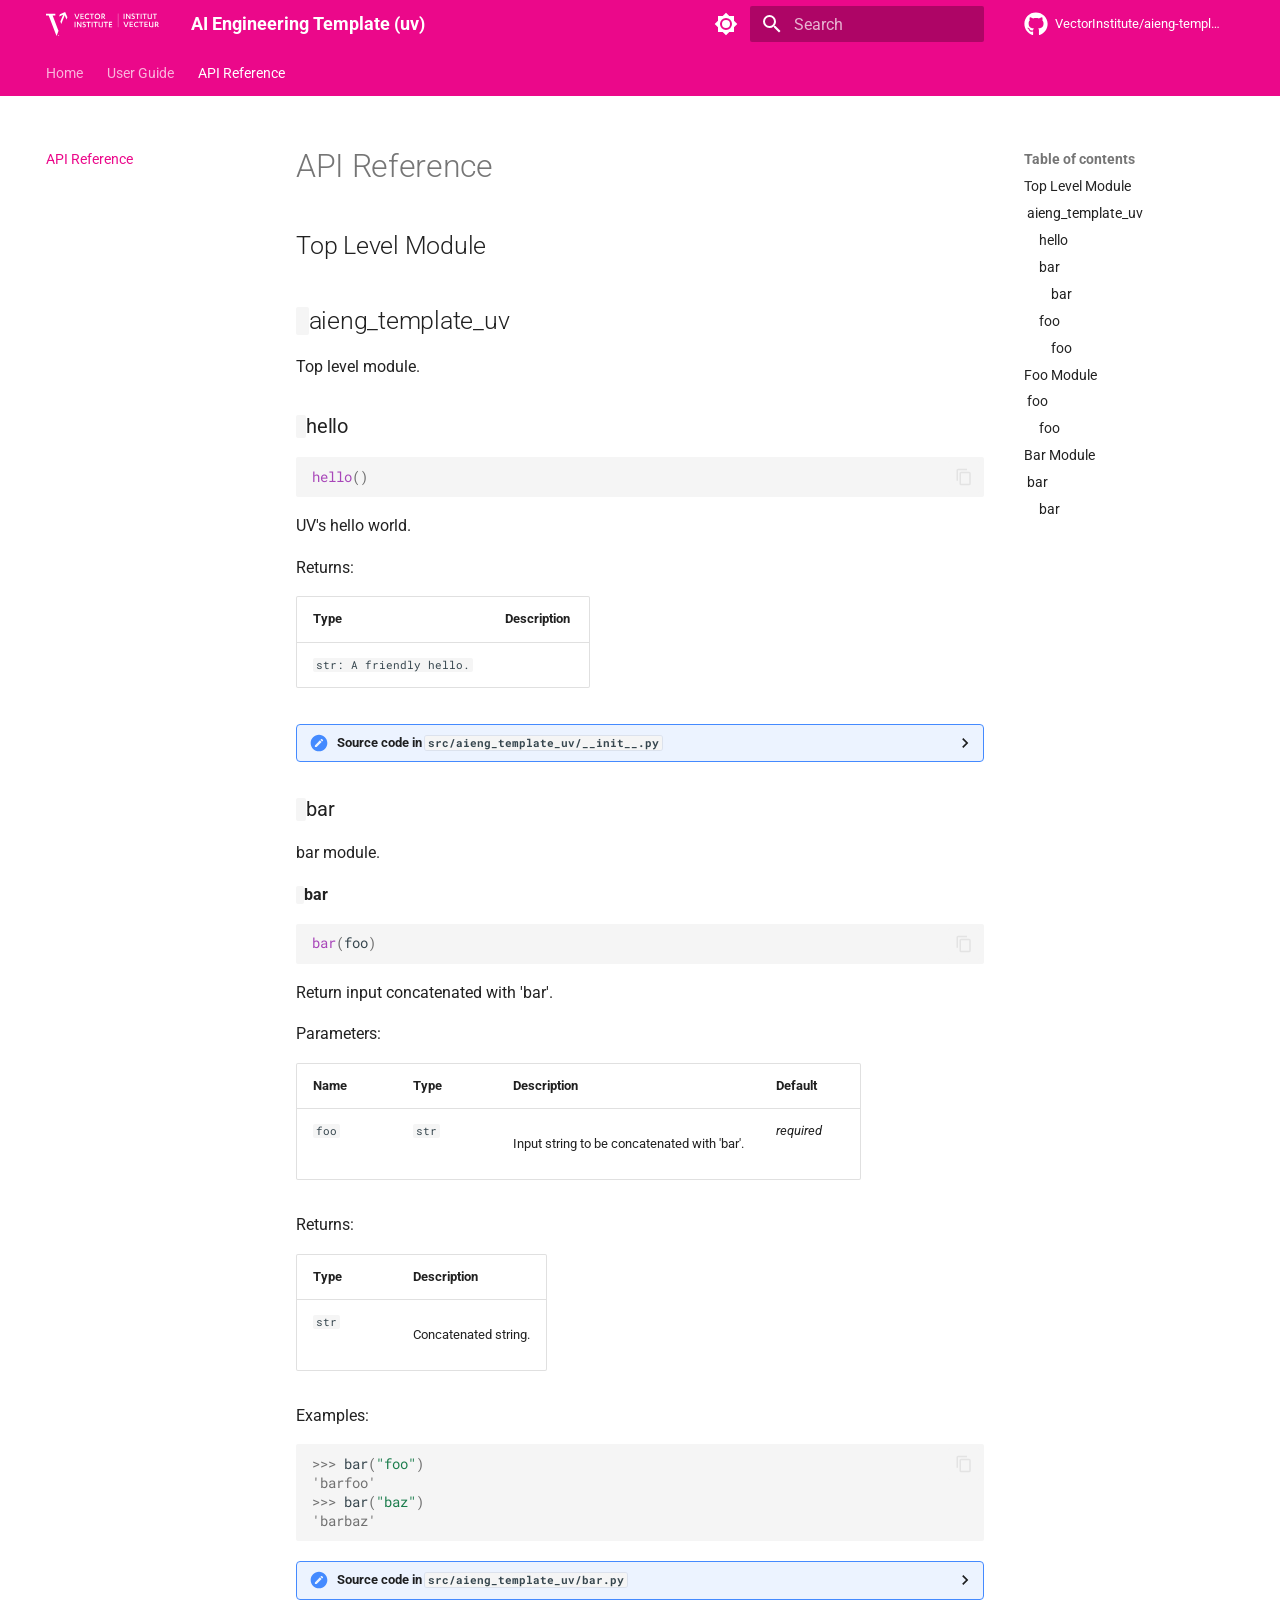
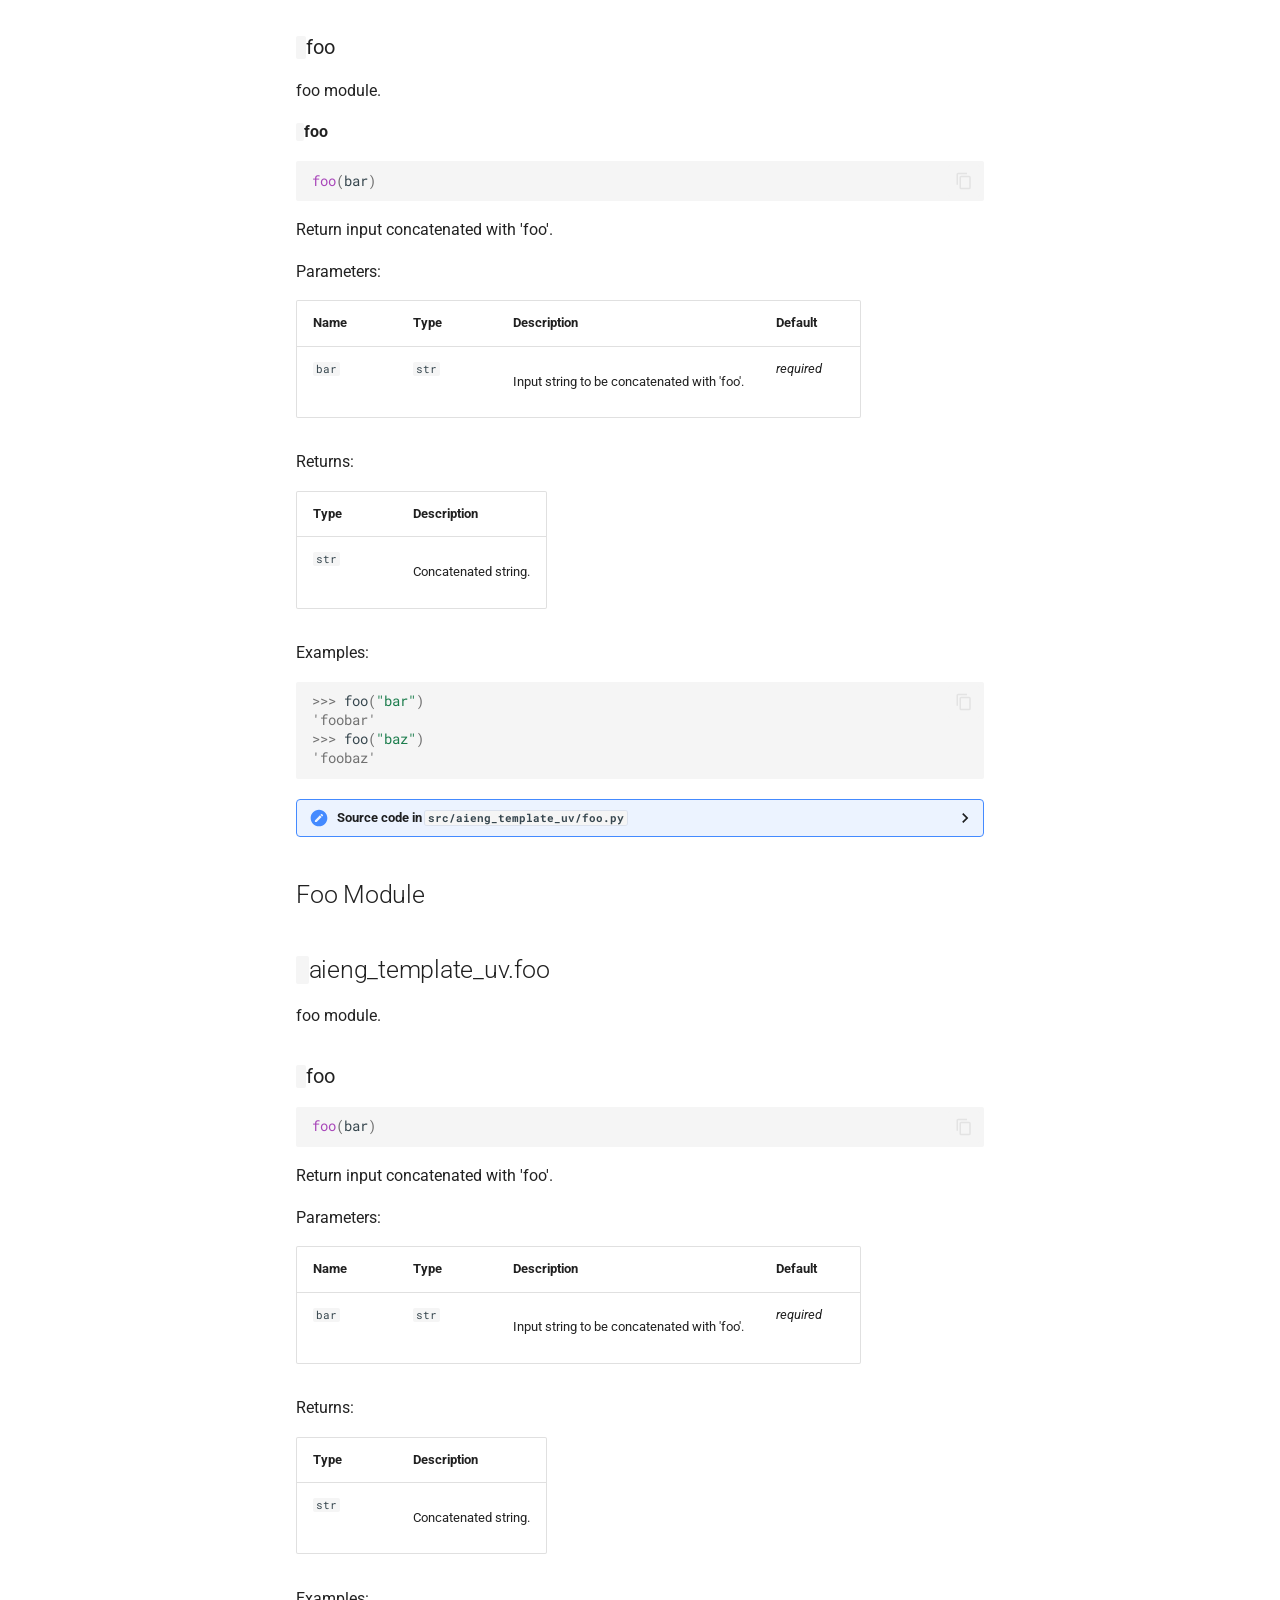
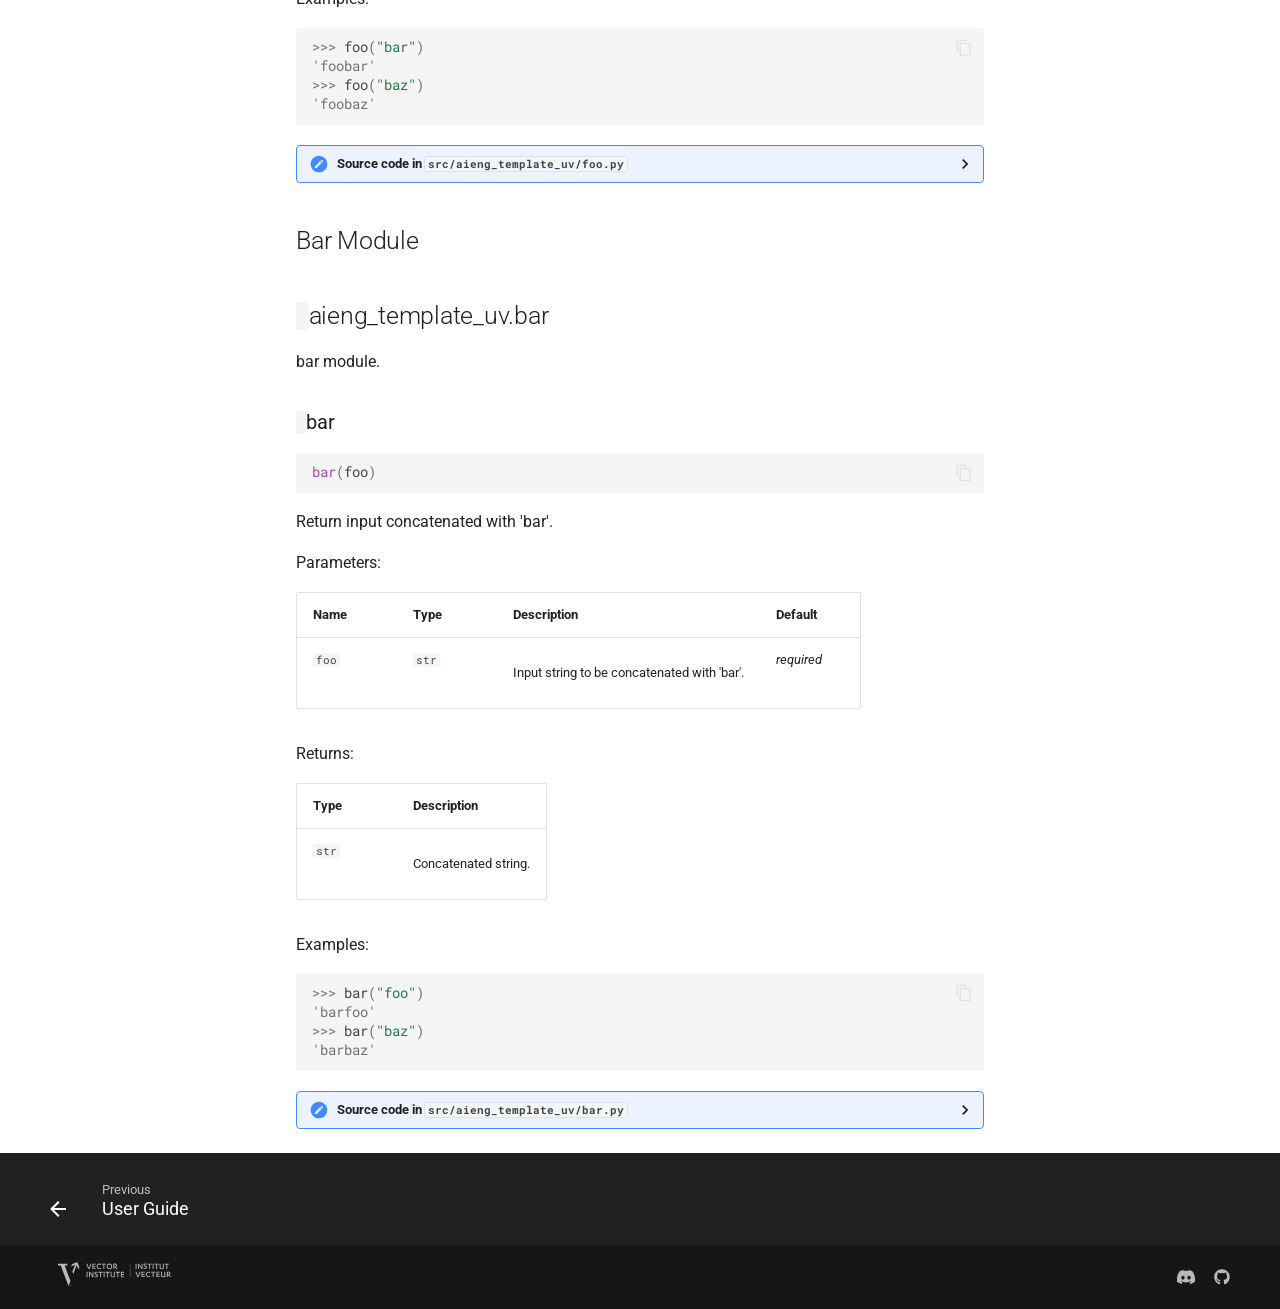
==== api/index.html @ edf25de8 "Deploying to gh-pages from @ VectorInstitute/AgentFinVQA@a6a2f6ade455506d9ea40455e9b29be5cdc15a38 🚀" ====
<!doctype html>
<html lang="en" class="no-js">
  <head>
    
      <meta charset="utf-8">
      <meta name="viewport" content="width=device-width,initial-scale=1">
      
      
      
      
        <link rel="prev" href="../user_guide/">
      
      
      
        
      
      
      <link rel="icon" href="../assets/favicon-48x48.svg">
      <meta name="generator" content="mkdocs-1.6.1, mkdocs-material-9.7.6">
    
    
      
        <title>API Reference - AI Engineering Template (uv)</title>
      
    
    
      <link rel="stylesheet" href="../assets/stylesheets/main.484c7ddc.min.css">
      
        
        <link rel="stylesheet" href="../assets/stylesheets/palette.ab4e12ef.min.css">
      
      


    
    
      
    
    
      
        
        
        <link rel="preconnect" href="https://fonts.gstatic.com" crossorigin>
        <link rel="stylesheet" href="https://fonts.googleapis.com/css?family=Roboto:300,300i,400,400i,700,700i%7CRoboto+Mono:400,400i,700,700i&display=fallback">
        <style>:root{--md-text-font:"Roboto";--md-code-font:"Roboto Mono"}</style>
      
    
    
      <link rel="stylesheet" href="../assets/_mkdocstrings.css">
    
      <link rel="stylesheet" href="../stylesheets/extra.css">
    
    <script>__md_scope=new URL("..",location),__md_hash=e=>[...e].reduce(((e,_)=>(e<<5)-e+_.charCodeAt(0)),0),__md_get=(e,_=localStorage,t=__md_scope)=>JSON.parse(_.getItem(t.pathname+"."+e)),__md_set=(e,_,t=localStorage,a=__md_scope)=>{try{t.setItem(a.pathname+"."+e,JSON.stringify(_))}catch(e){}}</script>
    
      

    
    
  </head>
  
  
    
    
      
    
    
    
    
    <body dir="ltr" data-md-color-scheme="default" data-md-color-primary="vector" data-md-color-accent="vector-teal">
  
    
    <input class="md-toggle" data-md-toggle="drawer" type="checkbox" id="__drawer" autocomplete="off">
    <input class="md-toggle" data-md-toggle="search" type="checkbox" id="__search" autocomplete="off">
    <label class="md-overlay" for="__drawer"></label>
    <div data-md-component="skip">
      
        
        <a href="#api-reference" class="md-skip">
          Skip to content
        </a>
      
    </div>
    <div data-md-component="announce">
      
    </div>
    
    
      

<header class="md-header" data-md-component="header">
  <nav class="md-header__inner md-grid" aria-label="Header">
    <a href=".." title="AI Engineering Template (uv)" class="md-header__button md-logo" aria-label="AI Engineering Template (uv)" data-md-component="logo">
      
<img src="../assets/vector-logo.svg" alt="logo">

    </a>
    <label class="md-header__button md-icon" for="__drawer">
      
      <svg xmlns="http://www.w3.org/2000/svg" viewBox="0 0 24 24"><path d="M3 6h18v2H3zm0 5h18v2H3zm0 5h18v2H3z"/></svg>
    </label>
    <div class="md-header__title" data-md-component="header-title">
      <div class="md-header__ellipsis">
        <div class="md-header__topic">
          <span class="md-ellipsis">
            AI Engineering Template (uv)
          </span>
        </div>
        <div class="md-header__topic" data-md-component="header-topic">
          <span class="md-ellipsis">
            
              API Reference
            
          </span>
        </div>
      </div>
    </div>
    
      
        <form class="md-header__option" data-md-component="palette">
  
    
    
    
    <input class="md-option" data-md-color-media="(prefers-color-scheme: light)" data-md-color-scheme="default" data-md-color-primary="vector" data-md-color-accent="vector-teal"  aria-label="Switch to dark mode"  type="radio" name="__palette" id="__palette_0">
    
      <label class="md-header__button md-icon" title="Switch to dark mode" for="__palette_1" hidden>
        <svg xmlns="http://www.w3.org/2000/svg" viewBox="0 0 24 24"><path d="M12 8a4 4 0 0 0-4 4 4 4 0 0 0 4 4 4 4 0 0 0 4-4 4 4 0 0 0-4-4m0 10a6 6 0 0 1-6-6 6 6 0 0 1 6-6 6 6 0 0 1 6 6 6 6 0 0 1-6 6m8-9.31V4h-4.69L12 .69 8.69 4H4v4.69L.69 12 4 15.31V20h4.69L12 23.31 15.31 20H20v-4.69L23.31 12z"/></svg>
      </label>
    
  
    
    
    
    <input class="md-option" data-md-color-media="(prefers-color-scheme: dark)" data-md-color-scheme="slate" data-md-color-primary="black" data-md-color-accent="vector-teal"  aria-label="Switch to light mode"  type="radio" name="__palette" id="__palette_1">
    
      <label class="md-header__button md-icon" title="Switch to light mode" for="__palette_0" hidden>
        <svg xmlns="http://www.w3.org/2000/svg" viewBox="0 0 24 24"><path d="M12 18c-.89 0-1.74-.2-2.5-.55C11.56 16.5 13 14.42 13 12s-1.44-4.5-3.5-5.45C10.26 6.2 11.11 6 12 6a6 6 0 0 1 6 6 6 6 0 0 1-6 6m8-9.31V4h-4.69L12 .69 8.69 4H4v4.69L.69 12 4 15.31V20h4.69L12 23.31 15.31 20H20v-4.69L23.31 12z"/></svg>
      </label>
    
  
</form>
      
    
    
      <script>var palette=__md_get("__palette");if(palette&&palette.color){if("(prefers-color-scheme)"===palette.color.media){var media=matchMedia("(prefers-color-scheme: light)"),input=document.querySelector(media.matches?"[data-md-color-media='(prefers-color-scheme: light)']":"[data-md-color-media='(prefers-color-scheme: dark)']");palette.color.media=input.getAttribute("data-md-color-media"),palette.color.scheme=input.getAttribute("data-md-color-scheme"),palette.color.primary=input.getAttribute("data-md-color-primary"),palette.color.accent=input.getAttribute("data-md-color-accent")}for(var[key,value]of Object.entries(palette.color))document.body.setAttribute("data-md-color-"+key,value)}</script>
    
    
    
      
      
        <label class="md-header__button md-icon" for="__search">
          
          <svg xmlns="http://www.w3.org/2000/svg" viewBox="0 0 24 24"><path d="M9.5 3A6.5 6.5 0 0 1 16 9.5c0 1.61-.59 3.09-1.56 4.23l.27.27h.79l5 5-1.5 1.5-5-5v-.79l-.27-.27A6.52 6.52 0 0 1 9.5 16 6.5 6.5 0 0 1 3 9.5 6.5 6.5 0 0 1 9.5 3m0 2C7 5 5 7 5 9.5S7 14 9.5 14 14 12 14 9.5 12 5 9.5 5"/></svg>
        </label>
        <div class="md-search" data-md-component="search" role="dialog">
  <label class="md-search__overlay" for="__search"></label>
  <div class="md-search__inner" role="search">
    <form class="md-search__form" name="search">
      <input type="text" class="md-search__input" name="query" aria-label="Search" placeholder="Search" autocapitalize="off" autocorrect="off" autocomplete="off" spellcheck="false" data-md-component="search-query" required>
      <label class="md-search__icon md-icon" for="__search">
        
        <svg xmlns="http://www.w3.org/2000/svg" viewBox="0 0 24 24"><path d="M9.5 3A6.5 6.5 0 0 1 16 9.5c0 1.61-.59 3.09-1.56 4.23l.27.27h.79l5 5-1.5 1.5-5-5v-.79l-.27-.27A6.52 6.52 0 0 1 9.5 16 6.5 6.5 0 0 1 3 9.5 6.5 6.5 0 0 1 9.5 3m0 2C7 5 5 7 5 9.5S7 14 9.5 14 14 12 14 9.5 12 5 9.5 5"/></svg>
        
        <svg xmlns="http://www.w3.org/2000/svg" viewBox="0 0 24 24"><path d="M20 11v2H8l5.5 5.5-1.42 1.42L4.16 12l7.92-7.92L13.5 5.5 8 11z"/></svg>
      </label>
      <nav class="md-search__options" aria-label="Search">
        
        <button type="reset" class="md-search__icon md-icon" title="Clear" aria-label="Clear" tabindex="-1">
          
          <svg xmlns="http://www.w3.org/2000/svg" viewBox="0 0 24 24"><path d="M19 6.41 17.59 5 12 10.59 6.41 5 5 6.41 10.59 12 5 17.59 6.41 19 12 13.41 17.59 19 19 17.59 13.41 12z"/></svg>
        </button>
      </nav>
      
        <div class="md-search__suggest" data-md-component="search-suggest"></div>
      
    </form>
    <div class="md-search__output">
      <div class="md-search__scrollwrap" tabindex="0" data-md-scrollfix>
        <div class="md-search-result" data-md-component="search-result">
          <div class="md-search-result__meta">
            Initializing search
          </div>
          <ol class="md-search-result__list" role="presentation"></ol>
        </div>
      </div>
    </div>
  </div>
</div>
      
    
    
      <div class="md-header__source">
        <a href="https://github.com/VectorInstitute/aieng-template-uv" title="Go to repository" class="md-source" data-md-component="source">
  <div class="md-source__icon md-icon">
    
    <svg xmlns="http://www.w3.org/2000/svg" viewBox="0 0 512 512"><!--! Font Awesome Free 7.1.0 by @fontawesome - https://fontawesome.com License - https://fontawesome.com/license/free (Icons: CC BY 4.0, Fonts: SIL OFL 1.1, Code: MIT License) Copyright 2025 Fonticons, Inc.--><path d="M173.9 397.4c0 2-2.3 3.6-5.2 3.6-3.3.3-5.6-1.3-5.6-3.6 0-2 2.3-3.6 5.2-3.6 3-.3 5.6 1.3 5.6 3.6m-31.1-4.5c-.7 2 1.3 4.3 4.3 4.9 2.6 1 5.6 0 6.2-2s-1.3-4.3-4.3-5.2c-2.6-.7-5.5.3-6.2 2.3m44.2-1.7c-2.9.7-4.9 2.6-4.6 4.9.3 2 2.9 3.3 5.9 2.6 2.9-.7 4.9-2.6 4.6-4.6-.3-1.9-3-3.2-5.9-2.9M252.8 8C114.1 8 8 113.3 8 252c0 110.9 69.8 205.8 169.5 239.2 12.8 2.3 17.3-5.6 17.3-12.1 0-6.2-.3-40.4-.3-61.4 0 0-70 15-84.7-29.8 0 0-11.4-29.1-27.8-36.6 0 0-22.9-15.7 1.6-15.4 0 0 24.9 2 38.6 25.8 21.9 38.6 58.6 27.5 72.9 20.9 2.3-16 8.8-27.1 16-33.7-55.9-6.2-112.3-14.3-112.3-110.5 0-27.5 7.6-41.3 23.6-58.9-2.6-6.5-11.1-33.3 2.6-67.9 20.9-6.5 69 27 69 27 20-5.6 41.5-8.5 62.8-8.5s42.8 2.9 62.8 8.5c0 0 48.1-33.6 69-27 13.7 34.7 5.2 61.4 2.6 67.9 16 17.7 25.8 31.5 25.8 58.9 0 96.5-58.9 104.2-114.8 110.5 9.2 7.9 17 22.9 17 46.4 0 33.7-.3 75.4-.3 83.6 0 6.5 4.6 14.4 17.3 12.1C436.2 457.8 504 362.9 504 252 504 113.3 391.5 8 252.8 8M105.2 352.9c-1.3 1-1 3.3.7 5.2 1.6 1.6 3.9 2.3 5.2 1 1.3-1 1-3.3-.7-5.2-1.6-1.6-3.9-2.3-5.2-1m-10.8-8.1c-.7 1.3.3 2.9 2.3 3.9 1.6 1 3.6.7 4.3-.7.7-1.3-.3-2.9-2.3-3.9-2-.6-3.6-.3-4.3.7m32.4 35.6c-1.6 1.3-1 4.3 1.3 6.2 2.3 2.3 5.2 2.6 6.5 1 1.3-1.3.7-4.3-1.3-6.2-2.2-2.3-5.2-2.6-6.5-1m-11.4-14.7c-1.6 1-1.6 3.6 0 5.9s4.3 3.3 5.6 2.3c1.6-1.3 1.6-3.9 0-6.2-1.4-2.3-4-3.3-5.6-2"/></svg>
  </div>
  <div class="md-source__repository">
    VectorInstitute/aieng-template-uv
  </div>
</a>
      </div>
    
  </nav>
  
</header>
    
    <div class="md-container" data-md-component="container">
      
      
        
          
            
<nav class="md-tabs" aria-label="Tabs" data-md-component="tabs">
  <div class="md-grid">
    <ul class="md-tabs__list">
      
        
  
  
  
  
    <li class="md-tabs__item">
      <a href=".." class="md-tabs__link">
        
  
  
    
  
  Home

      </a>
    </li>
  

      
        
  
  
  
  
    <li class="md-tabs__item">
      <a href="../user_guide/" class="md-tabs__link">
        
  
  
    
  
  User Guide

      </a>
    </li>
  

      
        
  
  
  
    
  
  
    <li class="md-tabs__item md-tabs__item--active">
      <a href="./" class="md-tabs__link">
        
  
  
    
  
  API Reference

      </a>
    </li>
  

      
    </ul>
  </div>
</nav>
          
        
      
      <main class="md-main" data-md-component="main">
        <div class="md-main__inner md-grid">
          
            
              
              <div class="md-sidebar md-sidebar--primary" data-md-component="sidebar" data-md-type="navigation" >
                <div class="md-sidebar__scrollwrap">
                  <div class="md-sidebar__inner">
                    


  


<nav class="md-nav md-nav--primary md-nav--lifted" aria-label="Navigation" data-md-level="0">
  <label class="md-nav__title" for="__drawer">
    <a href=".." title="AI Engineering Template (uv)" class="md-nav__button md-logo" aria-label="AI Engineering Template (uv)" data-md-component="logo">
      
<img src="../assets/vector-logo.svg" alt="logo">

    </a>
    AI Engineering Template (uv)
  </label>
  
    <div class="md-nav__source">
      <a href="https://github.com/VectorInstitute/aieng-template-uv" title="Go to repository" class="md-source" data-md-component="source">
  <div class="md-source__icon md-icon">
    
    <svg xmlns="http://www.w3.org/2000/svg" viewBox="0 0 512 512"><!--! Font Awesome Free 7.1.0 by @fontawesome - https://fontawesome.com License - https://fontawesome.com/license/free (Icons: CC BY 4.0, Fonts: SIL OFL 1.1, Code: MIT License) Copyright 2025 Fonticons, Inc.--><path d="M173.9 397.4c0 2-2.3 3.6-5.2 3.6-3.3.3-5.6-1.3-5.6-3.6 0-2 2.3-3.6 5.2-3.6 3-.3 5.6 1.3 5.6 3.6m-31.1-4.5c-.7 2 1.3 4.3 4.3 4.9 2.6 1 5.6 0 6.2-2s-1.3-4.3-4.3-5.2c-2.6-.7-5.5.3-6.2 2.3m44.2-1.7c-2.9.7-4.9 2.6-4.6 4.9.3 2 2.9 3.3 5.9 2.6 2.9-.7 4.9-2.6 4.6-4.6-.3-1.9-3-3.2-5.9-2.9M252.8 8C114.1 8 8 113.3 8 252c0 110.9 69.8 205.8 169.5 239.2 12.8 2.3 17.3-5.6 17.3-12.1 0-6.2-.3-40.4-.3-61.4 0 0-70 15-84.7-29.8 0 0-11.4-29.1-27.8-36.6 0 0-22.9-15.7 1.6-15.4 0 0 24.9 2 38.6 25.8 21.9 38.6 58.6 27.5 72.9 20.9 2.3-16 8.8-27.1 16-33.7-55.9-6.2-112.3-14.3-112.3-110.5 0-27.5 7.6-41.3 23.6-58.9-2.6-6.5-11.1-33.3 2.6-67.9 20.9-6.5 69 27 69 27 20-5.6 41.5-8.5 62.8-8.5s42.8 2.9 62.8 8.5c0 0 48.1-33.6 69-27 13.7 34.7 5.2 61.4 2.6 67.9 16 17.7 25.8 31.5 25.8 58.9 0 96.5-58.9 104.2-114.8 110.5 9.2 7.9 17 22.9 17 46.4 0 33.7-.3 75.4-.3 83.6 0 6.5 4.6 14.4 17.3 12.1C436.2 457.8 504 362.9 504 252 504 113.3 391.5 8 252.8 8M105.2 352.9c-1.3 1-1 3.3.7 5.2 1.6 1.6 3.9 2.3 5.2 1 1.3-1 1-3.3-.7-5.2-1.6-1.6-3.9-2.3-5.2-1m-10.8-8.1c-.7 1.3.3 2.9 2.3 3.9 1.6 1 3.6.7 4.3-.7.7-1.3-.3-2.9-2.3-3.9-2-.6-3.6-.3-4.3.7m32.4 35.6c-1.6 1.3-1 4.3 1.3 6.2 2.3 2.3 5.2 2.6 6.5 1 1.3-1.3.7-4.3-1.3-6.2-2.2-2.3-5.2-2.6-6.5-1m-11.4-14.7c-1.6 1-1.6 3.6 0 5.9s4.3 3.3 5.6 2.3c1.6-1.3 1.6-3.9 0-6.2-1.4-2.3-4-3.3-5.6-2"/></svg>
  </div>
  <div class="md-source__repository">
    VectorInstitute/aieng-template-uv
  </div>
</a>
    </div>
  
  <ul class="md-nav__list" data-md-scrollfix>
    
      
      
  
  
  
  
    <li class="md-nav__item">
      <a href=".." class="md-nav__link">
        
  
  
  <span class="md-ellipsis">
    
  
    Home
  

    
  </span>
  
  

      </a>
    </li>
  

    
      
      
  
  
  
  
    <li class="md-nav__item">
      <a href="../user_guide/" class="md-nav__link">
        
  
  
  <span class="md-ellipsis">
    
  
    User Guide
  

    
  </span>
  
  

      </a>
    </li>
  

    
      
      
  
  
    
  
  
  
    <li class="md-nav__item md-nav__item--active">
      
      <input class="md-nav__toggle md-toggle" type="checkbox" id="__toc">
      
      
        
      
      
        <label class="md-nav__link md-nav__link--active" for="__toc">
          
  
  
  <span class="md-ellipsis">
    
  
    API Reference
  

    
  </span>
  
  

          <span class="md-nav__icon md-icon"></span>
        </label>
      
      <a href="./" class="md-nav__link md-nav__link--active">
        
  
  
  <span class="md-ellipsis">
    
  
    API Reference
  

    
  </span>
  
  

      </a>
      
        

<nav class="md-nav md-nav--secondary" aria-label="Table of contents">
  
  
  
    
  
  
    <label class="md-nav__title" for="__toc">
      <span class="md-nav__icon md-icon"></span>
      Table of contents
    </label>
    <ul class="md-nav__list" data-md-component="toc" data-md-scrollfix>
      
        <li class="md-nav__item">
  <a href="#top-level-module" class="md-nav__link">
    <span class="md-ellipsis">
      
        Top Level Module
      
    </span>
  </a>
  
</li>
      
        <li class="md-nav__item">
  <a href="#aieng_template_uv" class="md-nav__link">
    <span class="md-ellipsis">
      
        <code class="doc-symbol doc-symbol-toc doc-symbol-module"></code>&nbsp;aieng_template_uv
      
    </span>
  </a>
  
    <nav class="md-nav" aria-label=" aieng_template_uv">
      <ul class="md-nav__list">
        
          <li class="md-nav__item">
  <a href="#aieng_template_uv.hello" class="md-nav__link">
    <span class="md-ellipsis">
      
        <code class="doc-symbol doc-symbol-toc doc-symbol-function"></code>&nbsp;hello
      
    </span>
  </a>
  
</li>
        
          <li class="md-nav__item">
  <a href="#aieng_template_uv.bar" class="md-nav__link">
    <span class="md-ellipsis">
      
        <code class="doc-symbol doc-symbol-toc doc-symbol-module"></code>&nbsp;bar
      
    </span>
  </a>
  
    <nav class="md-nav" aria-label=" bar">
      <ul class="md-nav__list">
        
          <li class="md-nav__item">
  <a href="#aieng_template_uv.bar.bar" class="md-nav__link">
    <span class="md-ellipsis">
      
        <code class="doc-symbol doc-symbol-toc doc-symbol-function"></code>&nbsp;bar
      
    </span>
  </a>
  
</li>
        
      </ul>
    </nav>
  
</li>
        
          <li class="md-nav__item">
  <a href="#aieng_template_uv.foo" class="md-nav__link">
    <span class="md-ellipsis">
      
        <code class="doc-symbol doc-symbol-toc doc-symbol-module"></code>&nbsp;foo
      
    </span>
  </a>
  
    <nav class="md-nav" aria-label=" foo">
      <ul class="md-nav__list">
        
          <li class="md-nav__item">
  <a href="#aieng_template_uv.foo.foo" class="md-nav__link">
    <span class="md-ellipsis">
      
        <code class="doc-symbol doc-symbol-toc doc-symbol-function"></code>&nbsp;foo
      
    </span>
  </a>
  
</li>
        
      </ul>
    </nav>
  
</li>
        
      </ul>
    </nav>
  
</li>
      
        <li class="md-nav__item">
  <a href="#foo-module" class="md-nav__link">
    <span class="md-ellipsis">
      
        Foo Module
      
    </span>
  </a>
  
</li>
      
        <li class="md-nav__item">
  <a href="#aieng_template_uv.foo" class="md-nav__link">
    <span class="md-ellipsis">
      
        <code class="doc-symbol doc-symbol-toc doc-symbol-module"></code>&nbsp;foo
      
    </span>
  </a>
  
    <nav class="md-nav" aria-label=" foo">
      <ul class="md-nav__list">
        
          <li class="md-nav__item">
  <a href="#aieng_template_uv.foo.foo" class="md-nav__link">
    <span class="md-ellipsis">
      
        <code class="doc-symbol doc-symbol-toc doc-symbol-function"></code>&nbsp;foo
      
    </span>
  </a>
  
</li>
        
      </ul>
    </nav>
  
</li>
      
        <li class="md-nav__item">
  <a href="#bar-module" class="md-nav__link">
    <span class="md-ellipsis">
      
        Bar Module
      
    </span>
  </a>
  
</li>
      
        <li class="md-nav__item">
  <a href="#aieng_template_uv.bar" class="md-nav__link">
    <span class="md-ellipsis">
      
        <code class="doc-symbol doc-symbol-toc doc-symbol-module"></code>&nbsp;bar
      
    </span>
  </a>
  
    <nav class="md-nav" aria-label=" bar">
      <ul class="md-nav__list">
        
          <li class="md-nav__item">
  <a href="#aieng_template_uv.bar.bar" class="md-nav__link">
    <span class="md-ellipsis">
      
        <code class="doc-symbol doc-symbol-toc doc-symbol-function"></code>&nbsp;bar
      
    </span>
  </a>
  
</li>
        
      </ul>
    </nav>
  
</li>
      
    </ul>
  
</nav>
      
    </li>
  

    
  </ul>
</nav>
                  </div>
                </div>
              </div>
            
            
              
              <div class="md-sidebar md-sidebar--secondary" data-md-component="sidebar" data-md-type="toc" >
                <div class="md-sidebar__scrollwrap">
                  <div class="md-sidebar__inner">
                    

<nav class="md-nav md-nav--secondary" aria-label="Table of contents">
  
  
  
    
  
  
    <label class="md-nav__title" for="__toc">
      <span class="md-nav__icon md-icon"></span>
      Table of contents
    </label>
    <ul class="md-nav__list" data-md-component="toc" data-md-scrollfix>
      
        <li class="md-nav__item">
  <a href="#top-level-module" class="md-nav__link">
    <span class="md-ellipsis">
      
        Top Level Module
      
    </span>
  </a>
  
</li>
      
        <li class="md-nav__item">
  <a href="#aieng_template_uv" class="md-nav__link">
    <span class="md-ellipsis">
      
        <code class="doc-symbol doc-symbol-toc doc-symbol-module"></code>&nbsp;aieng_template_uv
      
    </span>
  </a>
  
    <nav class="md-nav" aria-label=" aieng_template_uv">
      <ul class="md-nav__list">
        
          <li class="md-nav__item">
  <a href="#aieng_template_uv.hello" class="md-nav__link">
    <span class="md-ellipsis">
      
        <code class="doc-symbol doc-symbol-toc doc-symbol-function"></code>&nbsp;hello
      
    </span>
  </a>
  
</li>
        
          <li class="md-nav__item">
  <a href="#aieng_template_uv.bar" class="md-nav__link">
    <span class="md-ellipsis">
      
        <code class="doc-symbol doc-symbol-toc doc-symbol-module"></code>&nbsp;bar
      
    </span>
  </a>
  
    <nav class="md-nav" aria-label=" bar">
      <ul class="md-nav__list">
        
          <li class="md-nav__item">
  <a href="#aieng_template_uv.bar.bar" class="md-nav__link">
    <span class="md-ellipsis">
      
        <code class="doc-symbol doc-symbol-toc doc-symbol-function"></code>&nbsp;bar
      
    </span>
  </a>
  
</li>
        
      </ul>
    </nav>
  
</li>
        
          <li class="md-nav__item">
  <a href="#aieng_template_uv.foo" class="md-nav__link">
    <span class="md-ellipsis">
      
        <code class="doc-symbol doc-symbol-toc doc-symbol-module"></code>&nbsp;foo
      
    </span>
  </a>
  
    <nav class="md-nav" aria-label=" foo">
      <ul class="md-nav__list">
        
          <li class="md-nav__item">
  <a href="#aieng_template_uv.foo.foo" class="md-nav__link">
    <span class="md-ellipsis">
      
        <code class="doc-symbol doc-symbol-toc doc-symbol-function"></code>&nbsp;foo
      
    </span>
  </a>
  
</li>
        
      </ul>
    </nav>
  
</li>
        
      </ul>
    </nav>
  
</li>
      
        <li class="md-nav__item">
  <a href="#foo-module" class="md-nav__link">
    <span class="md-ellipsis">
      
        Foo Module
      
    </span>
  </a>
  
</li>
      
        <li class="md-nav__item">
  <a href="#aieng_template_uv.foo" class="md-nav__link">
    <span class="md-ellipsis">
      
        <code class="doc-symbol doc-symbol-toc doc-symbol-module"></code>&nbsp;foo
      
    </span>
  </a>
  
    <nav class="md-nav" aria-label=" foo">
      <ul class="md-nav__list">
        
          <li class="md-nav__item">
  <a href="#aieng_template_uv.foo.foo" class="md-nav__link">
    <span class="md-ellipsis">
      
        <code class="doc-symbol doc-symbol-toc doc-symbol-function"></code>&nbsp;foo
      
    </span>
  </a>
  
</li>
        
      </ul>
    </nav>
  
</li>
      
        <li class="md-nav__item">
  <a href="#bar-module" class="md-nav__link">
    <span class="md-ellipsis">
      
        Bar Module
      
    </span>
  </a>
  
</li>
      
        <li class="md-nav__item">
  <a href="#aieng_template_uv.bar" class="md-nav__link">
    <span class="md-ellipsis">
      
        <code class="doc-symbol doc-symbol-toc doc-symbol-module"></code>&nbsp;bar
      
    </span>
  </a>
  
    <nav class="md-nav" aria-label=" bar">
      <ul class="md-nav__list">
        
          <li class="md-nav__item">
  <a href="#aieng_template_uv.bar.bar" class="md-nav__link">
    <span class="md-ellipsis">
      
        <code class="doc-symbol doc-symbol-toc doc-symbol-function"></code>&nbsp;bar
      
    </span>
  </a>
  
</li>
        
      </ul>
    </nav>
  
</li>
      
    </ul>
  
</nav>
                  </div>
                </div>
              </div>
            
          
          
            <div class="md-content" data-md-component="content">
              
              <article class="md-content__inner md-typeset">
                
                  


  
  


<h1 id="api-reference">API Reference<a class="headerlink" href="#api-reference" title="Permanent link">&para;</a></h1>
<h2 id="top-level-module">Top Level Module<a class="headerlink" href="#top-level-module" title="Permanent link">&para;</a></h2>


<div class="doc doc-object doc-module">



<h2 id="aieng_template_uv" class="doc doc-heading">
<code class="doc-symbol doc-symbol-heading doc-symbol-module"></code>            <span class="doc doc-object-name doc-module-name">aieng_template_uv</span>


<a href="#aieng_template_uv" class="headerlink" title="Permanent link">&para;</a></h2>

    <div class="doc doc-contents first">

        <p>Top level module.</p>










<div class="doc doc-children">










<div class="doc doc-object doc-function">


<h3 id="aieng_template_uv.hello" class="doc doc-heading">
<code class="doc-symbol doc-symbol-heading doc-symbol-function"></code>            <span class="doc doc-object-name doc-function-name">hello</span>


<a href="#aieng_template_uv.hello" class="headerlink" title="Permanent link">&para;</a></h3>
<div class="language-python doc-signature highlight"><pre><span></span><code><span id="__span-0-1"><a id="__codelineno-0-1" name="__codelineno-0-1" href="#__codelineno-0-1"></a><span class="nf">hello</span><span class="p">()</span>
</span></code></pre></div>

    <div class="doc doc-contents ">

        <p>UV's hello world.</p>


    <p><span class="doc-section-title">Returns:</span></p>
    <table>
      <thead>
        <tr>
          <th>Type</th>
          <th>Description</th>
        </tr>
      </thead>
      <tbody>
          <tr class="doc-section-item">
            <td>
                  <code>    str: A friendly hello.</code>
            </td>
            <td>
              <div class="doc-md-description">
                
              </div>
            </td>
          </tr>
      </tbody>
    </table>


            <details class="mkdocstrings-source">
              <summary>Source code in <code>src/aieng_template_uv/__init__.py</code></summary>
              <div class="language-python highlight"><table class="highlighttable"><tr><td class="linenos"><div class="linenodiv"><pre><span></span><span class="normal"><a href="#__codelineno-0-4"> 4</a></span>
<span class="normal"><a href="#__codelineno-0-5"> 5</a></span>
<span class="normal"><a href="#__codelineno-0-6"> 6</a></span>
<span class="normal"><a href="#__codelineno-0-7"> 7</a></span>
<span class="normal"><a href="#__codelineno-0-8"> 8</a></span>
<span class="normal"><a href="#__codelineno-0-9"> 9</a></span>
<span class="normal"><a href="#__codelineno-0-10">10</a></span>
<span class="normal"><a href="#__codelineno-0-11">11</a></span></pre></div></td><td class="code"><div><pre><span></span><code><span id="__span-0-4"><a id="__codelineno-0-4" name="__codelineno-0-4"></a><span class="k">def</span><span class="w"> </span><span class="nf">hello</span><span class="p">()</span> <span class="o">-&gt;</span> <span class="nb">str</span><span class="p">:</span>
</span><span id="__span-0-5"><a id="__codelineno-0-5" name="__codelineno-0-5"></a><span class="w">    </span><span class="sd">&quot;&quot;&quot;UV&#39;s hello world.</span>
</span><span id="__span-0-6"><a id="__codelineno-0-6" name="__codelineno-0-6"></a>
</span><span id="__span-0-7"><a id="__codelineno-0-7" name="__codelineno-0-7"></a><span class="sd">    Returns</span>
</span><span id="__span-0-8"><a id="__codelineno-0-8" name="__codelineno-0-8"></a><span class="sd">    -------</span>
</span><span id="__span-0-9"><a id="__codelineno-0-9" name="__codelineno-0-9"></a><span class="sd">        str: A friendly hello.</span>
</span><span id="__span-0-10"><a id="__codelineno-0-10" name="__codelineno-0-10"></a><span class="sd">    &quot;&quot;&quot;</span>
</span><span id="__span-0-11"><a id="__codelineno-0-11" name="__codelineno-0-11"></a>    <span class="k">return</span> <span class="s2">&quot;Hello from aieng-template-uv!&quot;</span>
</span></code></pre></div></td></tr></table></div>
            </details>
    </div>

</div>


<div class="doc doc-object doc-module">



<h3 id="aieng_template_uv.bar" class="doc doc-heading">
<code class="doc-symbol doc-symbol-heading doc-symbol-module"></code>            <span class="doc doc-object-name doc-module-name">bar</span>


<a href="#aieng_template_uv.bar" class="headerlink" title="Permanent link">&para;</a></h3>

    <div class="doc doc-contents ">

        <p>bar module.</p>










<div class="doc doc-children">










<div class="doc doc-object doc-function">


<h4 id="aieng_template_uv.bar.bar" class="doc doc-heading">
<code class="doc-symbol doc-symbol-heading doc-symbol-function"></code>            <span class="doc doc-object-name doc-function-name">bar</span>


<a href="#aieng_template_uv.bar.bar" class="headerlink" title="Permanent link">&para;</a></h4>
<div class="language-python doc-signature highlight"><pre><span></span><code><span id="__span-0-1"><a id="__codelineno-0-1" name="__codelineno-0-1" href="#__codelineno-0-1"></a><span class="nf">bar</span><span class="p">(</span><span class="n">foo</span><span class="p">)</span>
</span></code></pre></div>

    <div class="doc doc-contents ">

        <p>Return input concatenated with 'bar'.</p>


<p><span class="doc-section-title">Parameters:</span></p>
    <table>
      <thead>
        <tr>
          <th>Name</th>
          <th>Type</th>
          <th>Description</th>
          <th>Default</th>
        </tr>
      </thead>
      <tbody>
          <tr class="doc-section-item">
            <td>
                <code>foo</code>
            </td>
            <td>
                  <code><span title="str">str</span></code>
            </td>
            <td>
              <div class="doc-md-description">
                <p>Input string to be concatenated with 'bar'.</p>
              </div>
            </td>
            <td>
                <em>required</em>
            </td>
          </tr>
      </tbody>
    </table>


    <p><span class="doc-section-title">Returns:</span></p>
    <table>
      <thead>
        <tr>
          <th>Type</th>
          <th>Description</th>
        </tr>
      </thead>
      <tbody>
          <tr class="doc-section-item">
            <td>
                  <code><span title="str">str</span></code>
            </td>
            <td>
              <div class="doc-md-description">
                <p>Concatenated string.</p>
              </div>
            </td>
          </tr>
      </tbody>
    </table>


<p><span class="doc-section-title">Examples:</span></p>
    <div class="language-pycon highlight"><pre><span></span><code><span id="__span-0-1"><a id="__codelineno-0-1" name="__codelineno-0-1" href="#__codelineno-0-1"></a><span class="gp">&gt;&gt;&gt; </span><span class="n">bar</span><span class="p">(</span><span class="s2">&quot;foo&quot;</span><span class="p">)</span>
</span><span id="__span-0-2"><a id="__codelineno-0-2" name="__codelineno-0-2" href="#__codelineno-0-2"></a><span class="go">&#39;barfoo&#39;</span>
</span><span id="__span-0-3"><a id="__codelineno-0-3" name="__codelineno-0-3" href="#__codelineno-0-3"></a><span class="gp">&gt;&gt;&gt; </span><span class="n">bar</span><span class="p">(</span><span class="s2">&quot;baz&quot;</span><span class="p">)</span>
</span><span id="__span-0-4"><a id="__codelineno-0-4" name="__codelineno-0-4" href="#__codelineno-0-4"></a><span class="go">&#39;barbaz&#39;</span>
</span></code></pre></div>


            <details class="mkdocstrings-source">
              <summary>Source code in <code>src/aieng_template_uv/bar.py</code></summary>
              <div class="language-python highlight"><table class="highlighttable"><tr><td class="linenos"><div class="linenodiv"><pre><span></span><span class="normal"><a href="#__codelineno-0-4"> 4</a></span>
<span class="normal"><a href="#__codelineno-0-5"> 5</a></span>
<span class="normal"><a href="#__codelineno-0-6"> 6</a></span>
<span class="normal"><a href="#__codelineno-0-7"> 7</a></span>
<span class="normal"><a href="#__codelineno-0-8"> 8</a></span>
<span class="normal"><a href="#__codelineno-0-9"> 9</a></span>
<span class="normal"><a href="#__codelineno-0-10">10</a></span>
<span class="normal"><a href="#__codelineno-0-11">11</a></span>
<span class="normal"><a href="#__codelineno-0-12">12</a></span>
<span class="normal"><a href="#__codelineno-0-13">13</a></span>
<span class="normal"><a href="#__codelineno-0-14">14</a></span>
<span class="normal"><a href="#__codelineno-0-15">15</a></span>
<span class="normal"><a href="#__codelineno-0-16">16</a></span>
<span class="normal"><a href="#__codelineno-0-17">17</a></span>
<span class="normal"><a href="#__codelineno-0-18">18</a></span>
<span class="normal"><a href="#__codelineno-0-19">19</a></span>
<span class="normal"><a href="#__codelineno-0-20">20</a></span>
<span class="normal"><a href="#__codelineno-0-21">21</a></span>
<span class="normal"><a href="#__codelineno-0-22">22</a></span>
<span class="normal"><a href="#__codelineno-0-23">23</a></span>
<span class="normal"><a href="#__codelineno-0-24">24</a></span>
<span class="normal"><a href="#__codelineno-0-25">25</a></span></pre></div></td><td class="code"><div><pre><span></span><code><span id="__span-0-4"><a id="__codelineno-0-4" name="__codelineno-0-4"></a><span class="k">def</span><span class="w"> </span><span class="nf">bar</span><span class="p">(</span><span class="n">foo</span><span class="p">:</span> <span class="nb">str</span><span class="p">)</span> <span class="o">-&gt;</span> <span class="nb">str</span><span class="p">:</span>
</span><span id="__span-0-5"><a id="__codelineno-0-5" name="__codelineno-0-5"></a><span class="w">    </span><span class="sd">&quot;&quot;&quot;Return input concatenated with &#39;bar&#39;.</span>
</span><span id="__span-0-6"><a id="__codelineno-0-6" name="__codelineno-0-6"></a>
</span><span id="__span-0-7"><a id="__codelineno-0-7" name="__codelineno-0-7"></a><span class="sd">    Parameters</span>
</span><span id="__span-0-8"><a id="__codelineno-0-8" name="__codelineno-0-8"></a><span class="sd">    ----------</span>
</span><span id="__span-0-9"><a id="__codelineno-0-9" name="__codelineno-0-9"></a><span class="sd">    foo : str</span>
</span><span id="__span-0-10"><a id="__codelineno-0-10" name="__codelineno-0-10"></a><span class="sd">        Input string to be concatenated with &#39;bar&#39;.</span>
</span><span id="__span-0-11"><a id="__codelineno-0-11" name="__codelineno-0-11"></a>
</span><span id="__span-0-12"><a id="__codelineno-0-12" name="__codelineno-0-12"></a><span class="sd">    Returns</span>
</span><span id="__span-0-13"><a id="__codelineno-0-13" name="__codelineno-0-13"></a><span class="sd">    -------</span>
</span><span id="__span-0-14"><a id="__codelineno-0-14" name="__codelineno-0-14"></a><span class="sd">    str</span>
</span><span id="__span-0-15"><a id="__codelineno-0-15" name="__codelineno-0-15"></a><span class="sd">        Concatenated string.</span>
</span><span id="__span-0-16"><a id="__codelineno-0-16" name="__codelineno-0-16"></a>
</span><span id="__span-0-17"><a id="__codelineno-0-17" name="__codelineno-0-17"></a><span class="sd">    Examples</span>
</span><span id="__span-0-18"><a id="__codelineno-0-18" name="__codelineno-0-18"></a><span class="sd">    --------</span>
</span><span id="__span-0-19"><a id="__codelineno-0-19" name="__codelineno-0-19"></a><span class="sd">    &gt;&gt;&gt; bar(&quot;foo&quot;)</span>
</span><span id="__span-0-20"><a id="__codelineno-0-20" name="__codelineno-0-20"></a><span class="sd">    &#39;barfoo&#39;</span>
</span><span id="__span-0-21"><a id="__codelineno-0-21" name="__codelineno-0-21"></a><span class="sd">    &gt;&gt;&gt; bar(&quot;baz&quot;)</span>
</span><span id="__span-0-22"><a id="__codelineno-0-22" name="__codelineno-0-22"></a><span class="sd">    &#39;barbaz&#39;</span>
</span><span id="__span-0-23"><a id="__codelineno-0-23" name="__codelineno-0-23"></a>
</span><span id="__span-0-24"><a id="__codelineno-0-24" name="__codelineno-0-24"></a><span class="sd">    &quot;&quot;&quot;</span>
</span><span id="__span-0-25"><a id="__codelineno-0-25" name="__codelineno-0-25"></a>    <span class="k">return</span> <span class="sa">f</span><span class="s2">&quot;bar</span><span class="si">{</span><span class="n">foo</span><span class="si">}</span><span class="s2">&quot;</span>
</span></code></pre></div></td></tr></table></div>
            </details>
    </div>

</div>



  </div>

    </div>

</div>

<div class="doc doc-object doc-module">



<h3 id="aieng_template_uv.foo" class="doc doc-heading">
<code class="doc-symbol doc-symbol-heading doc-symbol-module"></code>            <span class="doc doc-object-name doc-module-name">foo</span>


<a href="#aieng_template_uv.foo" class="headerlink" title="Permanent link">&para;</a></h3>

    <div class="doc doc-contents ">

        <p>foo module.</p>










<div class="doc doc-children">










<div class="doc doc-object doc-function">


<h4 id="aieng_template_uv.foo.foo" class="doc doc-heading">
<code class="doc-symbol doc-symbol-heading doc-symbol-function"></code>            <span class="doc doc-object-name doc-function-name">foo</span>


<a href="#aieng_template_uv.foo.foo" class="headerlink" title="Permanent link">&para;</a></h4>
<div class="language-python doc-signature highlight"><pre><span></span><code><span id="__span-0-1"><a id="__codelineno-0-1" name="__codelineno-0-1" href="#__codelineno-0-1"></a><span class="nf">foo</span><span class="p">(</span><span class="n">bar</span><span class="p">)</span>
</span></code></pre></div>

    <div class="doc doc-contents ">

        <p>Return input concatenated with 'foo'.</p>


<p><span class="doc-section-title">Parameters:</span></p>
    <table>
      <thead>
        <tr>
          <th>Name</th>
          <th>Type</th>
          <th>Description</th>
          <th>Default</th>
        </tr>
      </thead>
      <tbody>
          <tr class="doc-section-item">
            <td>
                <code>bar</code>
            </td>
            <td>
                  <code><span title="str">str</span></code>
            </td>
            <td>
              <div class="doc-md-description">
                <p>Input string to be concatenated with 'foo'.</p>
              </div>
            </td>
            <td>
                <em>required</em>
            </td>
          </tr>
      </tbody>
    </table>


    <p><span class="doc-section-title">Returns:</span></p>
    <table>
      <thead>
        <tr>
          <th>Type</th>
          <th>Description</th>
        </tr>
      </thead>
      <tbody>
          <tr class="doc-section-item">
            <td>
                  <code><span title="str">str</span></code>
            </td>
            <td>
              <div class="doc-md-description">
                <p>Concatenated string.</p>
              </div>
            </td>
          </tr>
      </tbody>
    </table>


<p><span class="doc-section-title">Examples:</span></p>
    <div class="language-pycon highlight"><pre><span></span><code><span id="__span-0-1"><a id="__codelineno-0-1" name="__codelineno-0-1" href="#__codelineno-0-1"></a><span class="gp">&gt;&gt;&gt; </span><span class="n">foo</span><span class="p">(</span><span class="s2">&quot;bar&quot;</span><span class="p">)</span>
</span><span id="__span-0-2"><a id="__codelineno-0-2" name="__codelineno-0-2" href="#__codelineno-0-2"></a><span class="go">&#39;foobar&#39;</span>
</span><span id="__span-0-3"><a id="__codelineno-0-3" name="__codelineno-0-3" href="#__codelineno-0-3"></a><span class="gp">&gt;&gt;&gt; </span><span class="n">foo</span><span class="p">(</span><span class="s2">&quot;baz&quot;</span><span class="p">)</span>
</span><span id="__span-0-4"><a id="__codelineno-0-4" name="__codelineno-0-4" href="#__codelineno-0-4"></a><span class="go">&#39;foobaz&#39;</span>
</span></code></pre></div>


            <details class="mkdocstrings-source">
              <summary>Source code in <code>src/aieng_template_uv/foo.py</code></summary>
              <div class="language-python highlight"><table class="highlighttable"><tr><td class="linenos"><div class="linenodiv"><pre><span></span><span class="normal"><a href="#__codelineno-0-4"> 4</a></span>
<span class="normal"><a href="#__codelineno-0-5"> 5</a></span>
<span class="normal"><a href="#__codelineno-0-6"> 6</a></span>
<span class="normal"><a href="#__codelineno-0-7"> 7</a></span>
<span class="normal"><a href="#__codelineno-0-8"> 8</a></span>
<span class="normal"><a href="#__codelineno-0-9"> 9</a></span>
<span class="normal"><a href="#__codelineno-0-10">10</a></span>
<span class="normal"><a href="#__codelineno-0-11">11</a></span>
<span class="normal"><a href="#__codelineno-0-12">12</a></span>
<span class="normal"><a href="#__codelineno-0-13">13</a></span>
<span class="normal"><a href="#__codelineno-0-14">14</a></span>
<span class="normal"><a href="#__codelineno-0-15">15</a></span>
<span class="normal"><a href="#__codelineno-0-16">16</a></span>
<span class="normal"><a href="#__codelineno-0-17">17</a></span>
<span class="normal"><a href="#__codelineno-0-18">18</a></span>
<span class="normal"><a href="#__codelineno-0-19">19</a></span>
<span class="normal"><a href="#__codelineno-0-20">20</a></span>
<span class="normal"><a href="#__codelineno-0-21">21</a></span>
<span class="normal"><a href="#__codelineno-0-22">22</a></span>
<span class="normal"><a href="#__codelineno-0-23">23</a></span>
<span class="normal"><a href="#__codelineno-0-24">24</a></span>
<span class="normal"><a href="#__codelineno-0-25">25</a></span></pre></div></td><td class="code"><div><pre><span></span><code><span id="__span-0-4"><a id="__codelineno-0-4" name="__codelineno-0-4"></a><span class="k">def</span><span class="w"> </span><span class="nf">foo</span><span class="p">(</span><span class="n">bar</span><span class="p">:</span> <span class="nb">str</span><span class="p">)</span> <span class="o">-&gt;</span> <span class="nb">str</span><span class="p">:</span>
</span><span id="__span-0-5"><a id="__codelineno-0-5" name="__codelineno-0-5"></a><span class="w">    </span><span class="sd">&quot;&quot;&quot;Return input concatenated with &#39;foo&#39;.</span>
</span><span id="__span-0-6"><a id="__codelineno-0-6" name="__codelineno-0-6"></a>
</span><span id="__span-0-7"><a id="__codelineno-0-7" name="__codelineno-0-7"></a><span class="sd">    Parameters</span>
</span><span id="__span-0-8"><a id="__codelineno-0-8" name="__codelineno-0-8"></a><span class="sd">    ----------</span>
</span><span id="__span-0-9"><a id="__codelineno-0-9" name="__codelineno-0-9"></a><span class="sd">    bar : str</span>
</span><span id="__span-0-10"><a id="__codelineno-0-10" name="__codelineno-0-10"></a><span class="sd">        Input string to be concatenated with &#39;foo&#39;.</span>
</span><span id="__span-0-11"><a id="__codelineno-0-11" name="__codelineno-0-11"></a>
</span><span id="__span-0-12"><a id="__codelineno-0-12" name="__codelineno-0-12"></a><span class="sd">    Returns</span>
</span><span id="__span-0-13"><a id="__codelineno-0-13" name="__codelineno-0-13"></a><span class="sd">    -------</span>
</span><span id="__span-0-14"><a id="__codelineno-0-14" name="__codelineno-0-14"></a><span class="sd">    str</span>
</span><span id="__span-0-15"><a id="__codelineno-0-15" name="__codelineno-0-15"></a><span class="sd">        Concatenated string.</span>
</span><span id="__span-0-16"><a id="__codelineno-0-16" name="__codelineno-0-16"></a>
</span><span id="__span-0-17"><a id="__codelineno-0-17" name="__codelineno-0-17"></a><span class="sd">    Examples</span>
</span><span id="__span-0-18"><a id="__codelineno-0-18" name="__codelineno-0-18"></a><span class="sd">    --------</span>
</span><span id="__span-0-19"><a id="__codelineno-0-19" name="__codelineno-0-19"></a><span class="sd">    &gt;&gt;&gt; foo(&quot;bar&quot;)</span>
</span><span id="__span-0-20"><a id="__codelineno-0-20" name="__codelineno-0-20"></a><span class="sd">    &#39;foobar&#39;</span>
</span><span id="__span-0-21"><a id="__codelineno-0-21" name="__codelineno-0-21"></a><span class="sd">    &gt;&gt;&gt; foo(&quot;baz&quot;)</span>
</span><span id="__span-0-22"><a id="__codelineno-0-22" name="__codelineno-0-22"></a><span class="sd">    &#39;foobaz&#39;</span>
</span><span id="__span-0-23"><a id="__codelineno-0-23" name="__codelineno-0-23"></a>
</span><span id="__span-0-24"><a id="__codelineno-0-24" name="__codelineno-0-24"></a><span class="sd">    &quot;&quot;&quot;</span>
</span><span id="__span-0-25"><a id="__codelineno-0-25" name="__codelineno-0-25"></a>    <span class="k">return</span> <span class="sa">f</span><span class="s2">&quot;foo</span><span class="si">{</span><span class="n">bar</span><span class="si">}</span><span class="s2">&quot;</span>
</span></code></pre></div></td></tr></table></div>
            </details>
    </div>

</div>



  </div>

    </div>

</div>


  </div>

    </div>

</div><h2 id="foo-module">Foo Module<a class="headerlink" href="#foo-module" title="Permanent link">&para;</a></h2>


<div class="doc doc-object doc-module">



<h2 id="aieng_template_uv.foo" class="doc doc-heading">
<code class="doc-symbol doc-symbol-heading doc-symbol-module"></code>            <span class="doc doc-object-name doc-module-name">aieng_template_uv.foo</span>


<a href="#aieng_template_uv.foo" class="headerlink" title="Permanent link">&para;</a></h2>

    <div class="doc doc-contents first">

        <p>foo module.</p>










<div class="doc doc-children">










<div class="doc doc-object doc-function">


<h3 id="aieng_template_uv.foo.foo" class="doc doc-heading">
<code class="doc-symbol doc-symbol-heading doc-symbol-function"></code>            <span class="doc doc-object-name doc-function-name">foo</span>


<a href="#aieng_template_uv.foo.foo" class="headerlink" title="Permanent link">&para;</a></h3>
<div class="language-python doc-signature highlight"><pre><span></span><code><span id="__span-0-1"><a id="__codelineno-0-1" name="__codelineno-0-1" href="#__codelineno-0-1"></a><span class="nf">foo</span><span class="p">(</span><span class="n">bar</span><span class="p">)</span>
</span></code></pre></div>

    <div class="doc doc-contents ">

        <p>Return input concatenated with 'foo'.</p>


<p><span class="doc-section-title">Parameters:</span></p>
    <table>
      <thead>
        <tr>
          <th>Name</th>
          <th>Type</th>
          <th>Description</th>
          <th>Default</th>
        </tr>
      </thead>
      <tbody>
          <tr class="doc-section-item">
            <td>
                <code>bar</code>
            </td>
            <td>
                  <code><span title="str">str</span></code>
            </td>
            <td>
              <div class="doc-md-description">
                <p>Input string to be concatenated with 'foo'.</p>
              </div>
            </td>
            <td>
                <em>required</em>
            </td>
          </tr>
      </tbody>
    </table>


    <p><span class="doc-section-title">Returns:</span></p>
    <table>
      <thead>
        <tr>
          <th>Type</th>
          <th>Description</th>
        </tr>
      </thead>
      <tbody>
          <tr class="doc-section-item">
            <td>
                  <code><span title="str">str</span></code>
            </td>
            <td>
              <div class="doc-md-description">
                <p>Concatenated string.</p>
              </div>
            </td>
          </tr>
      </tbody>
    </table>


<p><span class="doc-section-title">Examples:</span></p>
    <div class="language-pycon highlight"><pre><span></span><code><span id="__span-0-1"><a id="__codelineno-0-1" name="__codelineno-0-1" href="#__codelineno-0-1"></a><span class="gp">&gt;&gt;&gt; </span><span class="n">foo</span><span class="p">(</span><span class="s2">&quot;bar&quot;</span><span class="p">)</span>
</span><span id="__span-0-2"><a id="__codelineno-0-2" name="__codelineno-0-2" href="#__codelineno-0-2"></a><span class="go">&#39;foobar&#39;</span>
</span><span id="__span-0-3"><a id="__codelineno-0-3" name="__codelineno-0-3" href="#__codelineno-0-3"></a><span class="gp">&gt;&gt;&gt; </span><span class="n">foo</span><span class="p">(</span><span class="s2">&quot;baz&quot;</span><span class="p">)</span>
</span><span id="__span-0-4"><a id="__codelineno-0-4" name="__codelineno-0-4" href="#__codelineno-0-4"></a><span class="go">&#39;foobaz&#39;</span>
</span></code></pre></div>


            <details class="mkdocstrings-source">
              <summary>Source code in <code>src/aieng_template_uv/foo.py</code></summary>
              <div class="language-python highlight"><table class="highlighttable"><tr><td class="linenos"><div class="linenodiv"><pre><span></span><span class="normal"><a href="#__codelineno-0-4"> 4</a></span>
<span class="normal"><a href="#__codelineno-0-5"> 5</a></span>
<span class="normal"><a href="#__codelineno-0-6"> 6</a></span>
<span class="normal"><a href="#__codelineno-0-7"> 7</a></span>
<span class="normal"><a href="#__codelineno-0-8"> 8</a></span>
<span class="normal"><a href="#__codelineno-0-9"> 9</a></span>
<span class="normal"><a href="#__codelineno-0-10">10</a></span>
<span class="normal"><a href="#__codelineno-0-11">11</a></span>
<span class="normal"><a href="#__codelineno-0-12">12</a></span>
<span class="normal"><a href="#__codelineno-0-13">13</a></span>
<span class="normal"><a href="#__codelineno-0-14">14</a></span>
<span class="normal"><a href="#__codelineno-0-15">15</a></span>
<span class="normal"><a href="#__codelineno-0-16">16</a></span>
<span class="normal"><a href="#__codelineno-0-17">17</a></span>
<span class="normal"><a href="#__codelineno-0-18">18</a></span>
<span class="normal"><a href="#__codelineno-0-19">19</a></span>
<span class="normal"><a href="#__codelineno-0-20">20</a></span>
<span class="normal"><a href="#__codelineno-0-21">21</a></span>
<span class="normal"><a href="#__codelineno-0-22">22</a></span>
<span class="normal"><a href="#__codelineno-0-23">23</a></span>
<span class="normal"><a href="#__codelineno-0-24">24</a></span>
<span class="normal"><a href="#__codelineno-0-25">25</a></span></pre></div></td><td class="code"><div><pre><span></span><code><span id="__span-0-4"><a id="__codelineno-0-4" name="__codelineno-0-4"></a><span class="k">def</span><span class="w"> </span><span class="nf">foo</span><span class="p">(</span><span class="n">bar</span><span class="p">:</span> <span class="nb">str</span><span class="p">)</span> <span class="o">-&gt;</span> <span class="nb">str</span><span class="p">:</span>
</span><span id="__span-0-5"><a id="__codelineno-0-5" name="__codelineno-0-5"></a><span class="w">    </span><span class="sd">&quot;&quot;&quot;Return input concatenated with &#39;foo&#39;.</span>
</span><span id="__span-0-6"><a id="__codelineno-0-6" name="__codelineno-0-6"></a>
</span><span id="__span-0-7"><a id="__codelineno-0-7" name="__codelineno-0-7"></a><span class="sd">    Parameters</span>
</span><span id="__span-0-8"><a id="__codelineno-0-8" name="__codelineno-0-8"></a><span class="sd">    ----------</span>
</span><span id="__span-0-9"><a id="__codelineno-0-9" name="__codelineno-0-9"></a><span class="sd">    bar : str</span>
</span><span id="__span-0-10"><a id="__codelineno-0-10" name="__codelineno-0-10"></a><span class="sd">        Input string to be concatenated with &#39;foo&#39;.</span>
</span><span id="__span-0-11"><a id="__codelineno-0-11" name="__codelineno-0-11"></a>
</span><span id="__span-0-12"><a id="__codelineno-0-12" name="__codelineno-0-12"></a><span class="sd">    Returns</span>
</span><span id="__span-0-13"><a id="__codelineno-0-13" name="__codelineno-0-13"></a><span class="sd">    -------</span>
</span><span id="__span-0-14"><a id="__codelineno-0-14" name="__codelineno-0-14"></a><span class="sd">    str</span>
</span><span id="__span-0-15"><a id="__codelineno-0-15" name="__codelineno-0-15"></a><span class="sd">        Concatenated string.</span>
</span><span id="__span-0-16"><a id="__codelineno-0-16" name="__codelineno-0-16"></a>
</span><span id="__span-0-17"><a id="__codelineno-0-17" name="__codelineno-0-17"></a><span class="sd">    Examples</span>
</span><span id="__span-0-18"><a id="__codelineno-0-18" name="__codelineno-0-18"></a><span class="sd">    --------</span>
</span><span id="__span-0-19"><a id="__codelineno-0-19" name="__codelineno-0-19"></a><span class="sd">    &gt;&gt;&gt; foo(&quot;bar&quot;)</span>
</span><span id="__span-0-20"><a id="__codelineno-0-20" name="__codelineno-0-20"></a><span class="sd">    &#39;foobar&#39;</span>
</span><span id="__span-0-21"><a id="__codelineno-0-21" name="__codelineno-0-21"></a><span class="sd">    &gt;&gt;&gt; foo(&quot;baz&quot;)</span>
</span><span id="__span-0-22"><a id="__codelineno-0-22" name="__codelineno-0-22"></a><span class="sd">    &#39;foobaz&#39;</span>
</span><span id="__span-0-23"><a id="__codelineno-0-23" name="__codelineno-0-23"></a>
</span><span id="__span-0-24"><a id="__codelineno-0-24" name="__codelineno-0-24"></a><span class="sd">    &quot;&quot;&quot;</span>
</span><span id="__span-0-25"><a id="__codelineno-0-25" name="__codelineno-0-25"></a>    <span class="k">return</span> <span class="sa">f</span><span class="s2">&quot;foo</span><span class="si">{</span><span class="n">bar</span><span class="si">}</span><span class="s2">&quot;</span>
</span></code></pre></div></td></tr></table></div>
            </details>
    </div>

</div>



  </div>

    </div>

</div><h2 id="bar-module">Bar Module<a class="headerlink" href="#bar-module" title="Permanent link">&para;</a></h2>


<div class="doc doc-object doc-module">



<h2 id="aieng_template_uv.bar" class="doc doc-heading">
<code class="doc-symbol doc-symbol-heading doc-symbol-module"></code>            <span class="doc doc-object-name doc-module-name">aieng_template_uv.bar</span>


<a href="#aieng_template_uv.bar" class="headerlink" title="Permanent link">&para;</a></h2>

    <div class="doc doc-contents first">

        <p>bar module.</p>










<div class="doc doc-children">










<div class="doc doc-object doc-function">


<h3 id="aieng_template_uv.bar.bar" class="doc doc-heading">
<code class="doc-symbol doc-symbol-heading doc-symbol-function"></code>            <span class="doc doc-object-name doc-function-name">bar</span>


<a href="#aieng_template_uv.bar.bar" class="headerlink" title="Permanent link">&para;</a></h3>
<div class="language-python doc-signature highlight"><pre><span></span><code><span id="__span-0-1"><a id="__codelineno-0-1" name="__codelineno-0-1" href="#__codelineno-0-1"></a><span class="nf">bar</span><span class="p">(</span><span class="n">foo</span><span class="p">)</span>
</span></code></pre></div>

    <div class="doc doc-contents ">

        <p>Return input concatenated with 'bar'.</p>


<p><span class="doc-section-title">Parameters:</span></p>
    <table>
      <thead>
        <tr>
          <th>Name</th>
          <th>Type</th>
          <th>Description</th>
          <th>Default</th>
        </tr>
      </thead>
      <tbody>
          <tr class="doc-section-item">
            <td>
                <code>foo</code>
            </td>
            <td>
                  <code><span title="str">str</span></code>
            </td>
            <td>
              <div class="doc-md-description">
                <p>Input string to be concatenated with 'bar'.</p>
              </div>
            </td>
            <td>
                <em>required</em>
            </td>
          </tr>
      </tbody>
    </table>


    <p><span class="doc-section-title">Returns:</span></p>
    <table>
      <thead>
        <tr>
          <th>Type</th>
          <th>Description</th>
        </tr>
      </thead>
      <tbody>
          <tr class="doc-section-item">
            <td>
                  <code><span title="str">str</span></code>
            </td>
            <td>
              <div class="doc-md-description">
                <p>Concatenated string.</p>
              </div>
            </td>
          </tr>
      </tbody>
    </table>


<p><span class="doc-section-title">Examples:</span></p>
    <div class="language-pycon highlight"><pre><span></span><code><span id="__span-0-1"><a id="__codelineno-0-1" name="__codelineno-0-1" href="#__codelineno-0-1"></a><span class="gp">&gt;&gt;&gt; </span><span class="n">bar</span><span class="p">(</span><span class="s2">&quot;foo&quot;</span><span class="p">)</span>
</span><span id="__span-0-2"><a id="__codelineno-0-2" name="__codelineno-0-2" href="#__codelineno-0-2"></a><span class="go">&#39;barfoo&#39;</span>
</span><span id="__span-0-3"><a id="__codelineno-0-3" name="__codelineno-0-3" href="#__codelineno-0-3"></a><span class="gp">&gt;&gt;&gt; </span><span class="n">bar</span><span class="p">(</span><span class="s2">&quot;baz&quot;</span><span class="p">)</span>
</span><span id="__span-0-4"><a id="__codelineno-0-4" name="__codelineno-0-4" href="#__codelineno-0-4"></a><span class="go">&#39;barbaz&#39;</span>
</span></code></pre></div>


            <details class="mkdocstrings-source">
              <summary>Source code in <code>src/aieng_template_uv/bar.py</code></summary>
              <div class="language-python highlight"><table class="highlighttable"><tr><td class="linenos"><div class="linenodiv"><pre><span></span><span class="normal"><a href="#__codelineno-0-4"> 4</a></span>
<span class="normal"><a href="#__codelineno-0-5"> 5</a></span>
<span class="normal"><a href="#__codelineno-0-6"> 6</a></span>
<span class="normal"><a href="#__codelineno-0-7"> 7</a></span>
<span class="normal"><a href="#__codelineno-0-8"> 8</a></span>
<span class="normal"><a href="#__codelineno-0-9"> 9</a></span>
<span class="normal"><a href="#__codelineno-0-10">10</a></span>
<span class="normal"><a href="#__codelineno-0-11">11</a></span>
<span class="normal"><a href="#__codelineno-0-12">12</a></span>
<span class="normal"><a href="#__codelineno-0-13">13</a></span>
<span class="normal"><a href="#__codelineno-0-14">14</a></span>
<span class="normal"><a href="#__codelineno-0-15">15</a></span>
<span class="normal"><a href="#__codelineno-0-16">16</a></span>
<span class="normal"><a href="#__codelineno-0-17">17</a></span>
<span class="normal"><a href="#__codelineno-0-18">18</a></span>
<span class="normal"><a href="#__codelineno-0-19">19</a></span>
<span class="normal"><a href="#__codelineno-0-20">20</a></span>
<span class="normal"><a href="#__codelineno-0-21">21</a></span>
<span class="normal"><a href="#__codelineno-0-22">22</a></span>
<span class="normal"><a href="#__codelineno-0-23">23</a></span>
<span class="normal"><a href="#__codelineno-0-24">24</a></span>
<span class="normal"><a href="#__codelineno-0-25">25</a></span></pre></div></td><td class="code"><div><pre><span></span><code><span id="__span-0-4"><a id="__codelineno-0-4" name="__codelineno-0-4"></a><span class="k">def</span><span class="w"> </span><span class="nf">bar</span><span class="p">(</span><span class="n">foo</span><span class="p">:</span> <span class="nb">str</span><span class="p">)</span> <span class="o">-&gt;</span> <span class="nb">str</span><span class="p">:</span>
</span><span id="__span-0-5"><a id="__codelineno-0-5" name="__codelineno-0-5"></a><span class="w">    </span><span class="sd">&quot;&quot;&quot;Return input concatenated with &#39;bar&#39;.</span>
</span><span id="__span-0-6"><a id="__codelineno-0-6" name="__codelineno-0-6"></a>
</span><span id="__span-0-7"><a id="__codelineno-0-7" name="__codelineno-0-7"></a><span class="sd">    Parameters</span>
</span><span id="__span-0-8"><a id="__codelineno-0-8" name="__codelineno-0-8"></a><span class="sd">    ----------</span>
</span><span id="__span-0-9"><a id="__codelineno-0-9" name="__codelineno-0-9"></a><span class="sd">    foo : str</span>
</span><span id="__span-0-10"><a id="__codelineno-0-10" name="__codelineno-0-10"></a><span class="sd">        Input string to be concatenated with &#39;bar&#39;.</span>
</span><span id="__span-0-11"><a id="__codelineno-0-11" name="__codelineno-0-11"></a>
</span><span id="__span-0-12"><a id="__codelineno-0-12" name="__codelineno-0-12"></a><span class="sd">    Returns</span>
</span><span id="__span-0-13"><a id="__codelineno-0-13" name="__codelineno-0-13"></a><span class="sd">    -------</span>
</span><span id="__span-0-14"><a id="__codelineno-0-14" name="__codelineno-0-14"></a><span class="sd">    str</span>
</span><span id="__span-0-15"><a id="__codelineno-0-15" name="__codelineno-0-15"></a><span class="sd">        Concatenated string.</span>
</span><span id="__span-0-16"><a id="__codelineno-0-16" name="__codelineno-0-16"></a>
</span><span id="__span-0-17"><a id="__codelineno-0-17" name="__codelineno-0-17"></a><span class="sd">    Examples</span>
</span><span id="__span-0-18"><a id="__codelineno-0-18" name="__codelineno-0-18"></a><span class="sd">    --------</span>
</span><span id="__span-0-19"><a id="__codelineno-0-19" name="__codelineno-0-19"></a><span class="sd">    &gt;&gt;&gt; bar(&quot;foo&quot;)</span>
</span><span id="__span-0-20"><a id="__codelineno-0-20" name="__codelineno-0-20"></a><span class="sd">    &#39;barfoo&#39;</span>
</span><span id="__span-0-21"><a id="__codelineno-0-21" name="__codelineno-0-21"></a><span class="sd">    &gt;&gt;&gt; bar(&quot;baz&quot;)</span>
</span><span id="__span-0-22"><a id="__codelineno-0-22" name="__codelineno-0-22"></a><span class="sd">    &#39;barbaz&#39;</span>
</span><span id="__span-0-23"><a id="__codelineno-0-23" name="__codelineno-0-23"></a>
</span><span id="__span-0-24"><a id="__codelineno-0-24" name="__codelineno-0-24"></a><span class="sd">    &quot;&quot;&quot;</span>
</span><span id="__span-0-25"><a id="__codelineno-0-25" name="__codelineno-0-25"></a>    <span class="k">return</span> <span class="sa">f</span><span class="s2">&quot;bar</span><span class="si">{</span><span class="n">foo</span><span class="si">}</span><span class="s2">&quot;</span>
</span></code></pre></div></td></tr></table></div>
            </details>
    </div>

</div>



  </div>

    </div>

</div>












                
              </article>
            </div>
          
          
<script>var target=document.getElementById(location.hash.slice(1));target&&target.name&&(target.checked=target.name.startsWith("__tabbed_"))</script>
        </div>
        
          <button type="button" class="md-top md-icon" data-md-component="top" hidden>
  
  <svg xmlns="http://www.w3.org/2000/svg" viewBox="0 0 24 24"><path d="M13 20h-2V8l-5.5 5.5-1.42-1.42L12 4.16l7.92 7.92-1.42 1.42L13 8z"/></svg>
  Back to top
</button>
        
      </main>
      
        <footer class="md-footer">
  
    
      
      <nav class="md-footer__inner md-grid" aria-label="Footer" >
        
          
          <a href="../user_guide/" class="md-footer__link md-footer__link--prev" aria-label="Previous: User Guide">
            <div class="md-footer__button md-icon">
              
              <svg xmlns="http://www.w3.org/2000/svg" viewBox="0 0 24 24"><path d="M20 11v2H8l5.5 5.5-1.42 1.42L4.16 12l7.92-7.92L13.5 5.5 8 11z"/></svg>
            </div>
            <div class="md-footer__title">
              <span class="md-footer__direction">
                Previous
              </span>
              <div class="md-ellipsis">
                User Guide
              </div>
            </div>
          </a>
        
        
      </nav>
    
  
  <div class="md-footer-meta md-typeset">
    <div class="md-footer-meta__inner md-grid">
      <div class="md-copyright">
  <div class="md-footer-vector">
    <a href="https://vectorinstitute.ai" target="_blank" rel="noopener">
      <img
        src="../assets/vector-logo.svg"
        alt="Vector Institute Logo"
        height="24"
      />
    </a>
  </div>
   
</div>
      
        
<div class="md-social">
  
    
    
    
    
    <a href="404.html" target="_blank" rel="noopener" title="" class="md-social__link">
      <svg xmlns="http://www.w3.org/2000/svg" viewBox="0 0 576 512"><!--! Font Awesome Free 7.1.0 by @fontawesome - https://fontawesome.com License - https://fontawesome.com/license/free (Icons: CC BY 4.0, Fonts: SIL OFL 1.1, Code: MIT License) Copyright 2025 Fonticons, Inc.--><path d="M492.5 69.8c-.2-.3-.4-.6-.8-.7-38.1-17.5-78.4-30-119.7-37.1-.4-.1-.8 0-1.1.1s-.6.4-.8.8c-5.5 9.9-10.5 20.2-14.9 30.6-44.6-6.8-89.9-6.8-134.4 0-4.5-10.5-9.5-20.7-15.1-30.6-.2-.3-.5-.6-.8-.8s-.7-.2-1.1-.2C162.5 39 122.2 51.5 84.1 69c-.3.1-.6.4-.8.7C7.1 183.5-13.8 294.6-3.6 404.2c0 .3.1.5.2.8s.3.4.5.6c44.4 32.9 94 58 146.8 74.2.4.1.8.1 1.1 0s.7-.4.9-.7c11.3-15.4 21.4-31.8 30-48.8.1-.2.2-.5.2-.8s0-.5-.1-.8-.2-.5-.4-.6-.4-.3-.7-.4c-15.8-6.1-31.2-13.4-45.9-21.9-.3-.2-.5-.4-.7-.6s-.3-.6-.3-.9 0-.6.2-.9.3-.5.6-.7c3.1-2.3 6.2-4.7 9.1-7.1.3-.2.6-.4.9-.4s.7 0 1 .1c96.2 43.9 200.4 43.9 295.5 0 .3-.1.7-.2 1-.2s.7.2.9.4c2.9 2.4 6 4.9 9.1 7.2.2.2.4.4.6.7s.2.6.2.9-.1.6-.3.9-.4.5-.6.6c-14.7 8.6-30 15.9-45.9 21.8-.2.1-.5.2-.7.4s-.3.4-.4.7-.1.5-.1.8.1.5.2.8c8.8 17 18.8 33.3 30 48.8.2.3.6.6.9.7s.8.1 1.1 0c52.9-16.2 102.6-41.3 147.1-74.2.2-.2.4-.4.5-.6s.2-.5.2-.8c12.3-126.8-20.5-236.9-86.9-334.5zm-302 267.7c-29 0-52.8-26.6-52.8-59.2s23.4-59.2 52.8-59.2c29.7 0 53.3 26.8 52.8 59.2 0 32.7-23.4 59.2-52.8 59.2m195.4 0c-29 0-52.8-26.6-52.8-59.2s23.4-59.2 52.8-59.2c29.7 0 53.3 26.8 52.8 59.2 0 32.7-23.2 59.2-52.8 59.2"/></svg>
    </a>
  
    
    
    
    
      
      
    
    <a href="https://github.com/VectorInstitute/aieng-template-uv" target="_blank" rel="noopener" title="github.com" class="md-social__link">
      <svg xmlns="http://www.w3.org/2000/svg" viewBox="0 0 512 512"><!--! Font Awesome Free 7.1.0 by @fontawesome - https://fontawesome.com License - https://fontawesome.com/license/free (Icons: CC BY 4.0, Fonts: SIL OFL 1.1, Code: MIT License) Copyright 2025 Fonticons, Inc.--><path d="M173.9 397.4c0 2-2.3 3.6-5.2 3.6-3.3.3-5.6-1.3-5.6-3.6 0-2 2.3-3.6 5.2-3.6 3-.3 5.6 1.3 5.6 3.6m-31.1-4.5c-.7 2 1.3 4.3 4.3 4.9 2.6 1 5.6 0 6.2-2s-1.3-4.3-4.3-5.2c-2.6-.7-5.5.3-6.2 2.3m44.2-1.7c-2.9.7-4.9 2.6-4.6 4.9.3 2 2.9 3.3 5.9 2.6 2.9-.7 4.9-2.6 4.6-4.6-.3-1.9-3-3.2-5.9-2.9M252.8 8C114.1 8 8 113.3 8 252c0 110.9 69.8 205.8 169.5 239.2 12.8 2.3 17.3-5.6 17.3-12.1 0-6.2-.3-40.4-.3-61.4 0 0-70 15-84.7-29.8 0 0-11.4-29.1-27.8-36.6 0 0-22.9-15.7 1.6-15.4 0 0 24.9 2 38.6 25.8 21.9 38.6 58.6 27.5 72.9 20.9 2.3-16 8.8-27.1 16-33.7-55.9-6.2-112.3-14.3-112.3-110.5 0-27.5 7.6-41.3 23.6-58.9-2.6-6.5-11.1-33.3 2.6-67.9 20.9-6.5 69 27 69 27 20-5.6 41.5-8.5 62.8-8.5s42.8 2.9 62.8 8.5c0 0 48.1-33.6 69-27 13.7 34.7 5.2 61.4 2.6 67.9 16 17.7 25.8 31.5 25.8 58.9 0 96.5-58.9 104.2-114.8 110.5 9.2 7.9 17 22.9 17 46.4 0 33.7-.3 75.4-.3 83.6 0 6.5 4.6 14.4 17.3 12.1C436.2 457.8 504 362.9 504 252 504 113.3 391.5 8 252.8 8M105.2 352.9c-1.3 1-1 3.3.7 5.2 1.6 1.6 3.9 2.3 5.2 1 1.3-1 1-3.3-.7-5.2-1.6-1.6-3.9-2.3-5.2-1m-10.8-8.1c-.7 1.3.3 2.9 2.3 3.9 1.6 1 3.6.7 4.3-.7.7-1.3-.3-2.9-2.3-3.9-2-.6-3.6-.3-4.3.7m32.4 35.6c-1.6 1.3-1 4.3 1.3 6.2 2.3 2.3 5.2 2.6 6.5 1 1.3-1.3.7-4.3-1.3-6.2-2.2-2.3-5.2-2.6-6.5-1m-11.4-14.7c-1.6 1-1.6 3.6 0 5.9s4.3 3.3 5.6 2.3c1.6-1.3 1.6-3.9 0-6.2-1.4-2.3-4-3.3-5.6-2"/></svg>
    </a>
  
</div>
      
    </div>
  </div>
</footer>
      
    </div>
    <div class="md-dialog" data-md-component="dialog">
      <div class="md-dialog__inner md-typeset"></div>
    </div>
    
    
    
      
      
      <script id="__config" type="application/json">{"annotate": null, "base": "..", "features": ["content.code.annotate", "content.code.copy", "navigation.footer", "navigation.indexes", "navigation.instant", "navigation.tabs", "navigation.top", "search.suggest", "search.highlight", "toc.follow"], "search": "../assets/javascripts/workers/search.2c215733.min.js", "tags": null, "translations": {"clipboard.copied": "Copied to clipboard", "clipboard.copy": "Copy to clipboard", "search.result.more.one": "1 more on this page", "search.result.more.other": "# more on this page", "search.result.none": "No matching documents", "search.result.one": "1 matching document", "search.result.other": "# matching documents", "search.result.placeholder": "Type to start searching", "search.result.term.missing": "Missing", "select.version": "Select version"}, "version": null}</script>
    
    
      <script src="../assets/javascripts/bundle.79ae519e.min.js"></script>
      
    
  </body>
</html>
---- stylesheets/extra.css ----
[data-md-color-primary="vector"] {
  --md-primary-fg-color: #eb088a;
  --md-primary-fg-color--light: #f252a5;
  --md-primary-fg-color--dark: #b00068;
  --md-primary-bg-color: hsla(0, 0%, 100%, 1);
  --md-primary-bg-color--light: hsla(0, 0%, 100%, 0.7);
}

[data-md-color-primary="black"] {
  --md-primary-fg-color: #181818;
  --md-primary-fg-color--light: #f252a5;
  --md-primary-fg-color--dark: #b00068;
  --md-primary-bg-color: #eb088a;
}

[data-md-color-accent="vector-teal"] {
  --md-accent-fg-color: #48c0d9;
  --md-accent-fg-color--transparent: #526cfe1a;
  --md-accent-bg-color: #fff;
  --md-accent-bg-color--light: #ffffffb3;
}

[data-md-color-scheme="slate"][data-md-color-primary="black"] {
  --md-typeset-a-color: #eb088a;
}

[data-md-color-scheme="default"] {
  /* Default light mode styling */
}

[data-md-color-scheme="slate"] {
  --md-typeset-a-color: #eb088a;
  /* Dark mode styling */
}

/* Vector logo css styling to match overrides/partial/copyright.html */
.md-footer-vector {
  display: flex;
  align-items: center;
  padding: 0 0.6rem;
}

.md-footer-vector img {
  height: 24px; /* Reduce height to a fixed value */
  width: auto; /* Maintain aspect ratio */
  transition: opacity 0.25s;
  opacity: 0.7;
}

.md-footer-vector img:hover {
  opacity: 1;
}

/* Make the inner footer grid elements distribute evenly */
.md-footer-meta__inner {
  display: flex;
  justify-content: space-between;
  align-items: center;
}

/* To make socials and Vector logo not stack when viewing on mobile */
@media screen and (max-width: 76.234375em) {
  .md-footer-meta__inner.md-grid {
    flex-direction: row;
    justify-content: space-between;
    align-items: center;
  }

  .md-copyright,
  .md-social {
    width: auto;
    max-width: 49%;
  }

  /* Prevent margin that causes stacking */
  .md-social {
    margin: 0;
  }
}

/* Reduce margins for h2 when using grid cards */
.grid.cards h2 {
  margin-top: 0; /* Remove top margin completely in cards */
  margin-bottom: 0.5rem; /* Smaller bottom margin in cards */
}

.vector-icon {
  color: #eb088a;
  opacity: 0.7;
  margin-right: 0.2em;
}
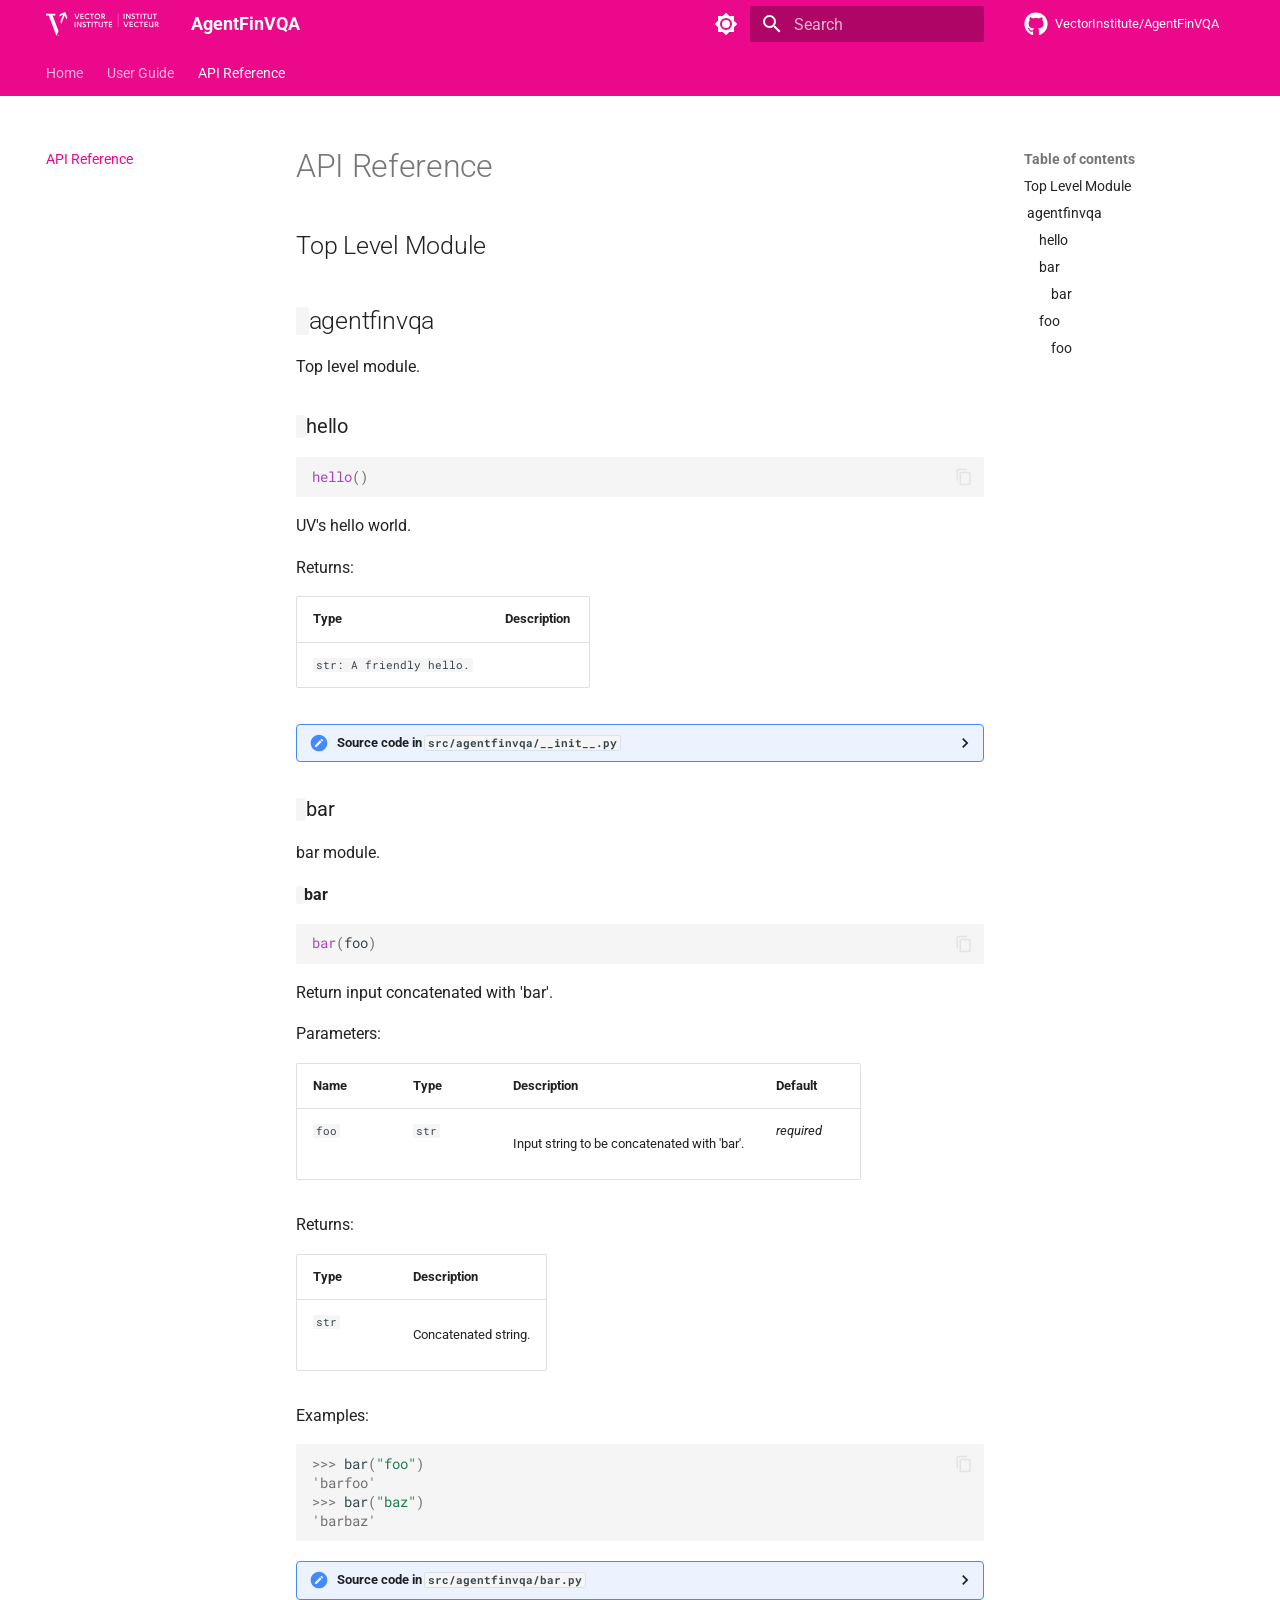
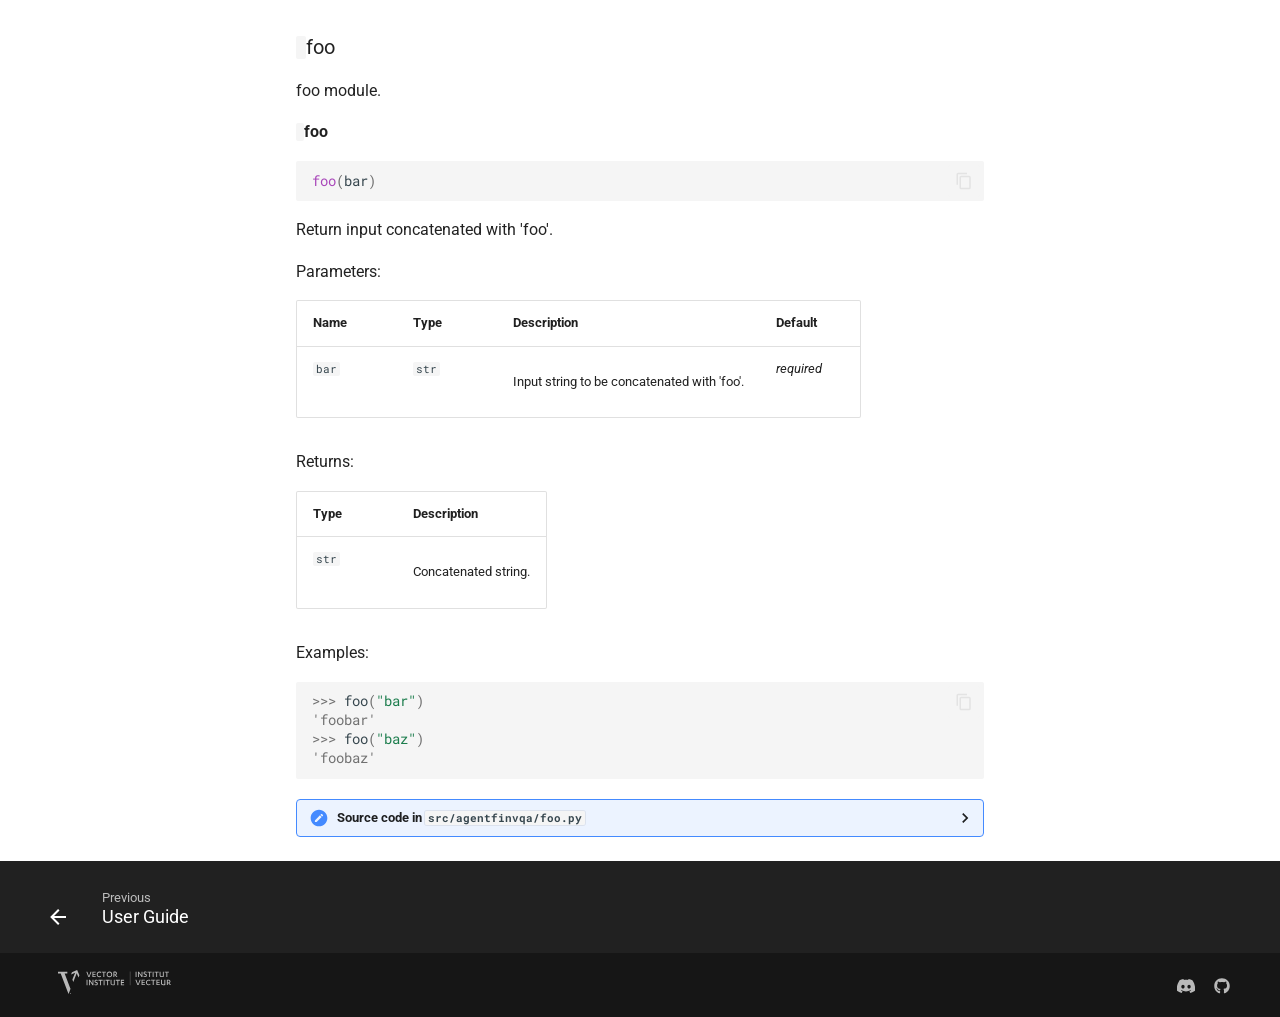
==== commit 14d43619: "Deploying to gh-pages from @ VectorInstitute/AgentFinVQA@df25896b048dd1f99e4a4517255008af8f7cc2de 🚀" ====
--- a/api/index.html
+++ b/api/index.html
@@ -21,7 +21,7 @@
     
     
       
-        <title>API Reference - AI Engineering Template (uv)</title>
+        <title>API Reference - AgentFinVQA</title>
       
     
     
@@ -90,7 +90,7 @@
 
 <header class="md-header" data-md-component="header">
   <nav class="md-header__inner md-grid" aria-label="Header">
-    <a href=".." title="AI Engineering Template (uv)" class="md-header__button md-logo" aria-label="AI Engineering Template (uv)" data-md-component="logo">
+    <a href=".." title="AgentFinVQA" class="md-header__button md-logo" aria-label="AgentFinVQA" data-md-component="logo">
       
 <img src="../assets/vector-logo.svg" alt="logo">
 
@@ -103,7 +103,7 @@
       <div class="md-header__ellipsis">
         <div class="md-header__topic">
           <span class="md-ellipsis">
-            AI Engineering Template (uv)
+            AgentFinVQA
           </span>
         </div>
         <div class="md-header__topic" data-md-component="header-topic">
@@ -191,13 +191,13 @@
     
     
       <div class="md-header__source">
-        <a href="https://github.com/VectorInstitute/aieng-template-uv" title="Go to repository" class="md-source" data-md-component="source">
+        <a href="https://github.com/VectorInstitute/AgentFinVQA" title="Go to repository" class="md-source" data-md-component="source">
   <div class="md-source__icon md-icon">
     
     <svg xmlns="http://www.w3.org/2000/svg" viewBox="0 0 512 512"><!--! Font Awesome Free 7.1.0 by @fontawesome - https://fontawesome.com License - https://fontawesome.com/license/free (Icons: CC BY 4.0, Fonts: SIL OFL 1.1, Code: MIT License) Copyright 2025 Fonticons, Inc.--><path d="M173.9 397.4c0 2-2.3 3.6-5.2 3.6-3.3.3-5.6-1.3-5.6-3.6 0-2 2.3-3.6 5.2-3.6 3-.3 5.6 1.3 5.6 3.6m-31.1-4.5c-.7 2 1.3 4.3 4.3 4.9 2.6 1 5.6 0 6.2-2s-1.3-4.3-4.3-5.2c-2.6-.7-5.5.3-6.2 2.3m44.2-1.7c-2.9.7-4.9 2.6-4.6 4.9.3 2 2.9 3.3 5.9 2.6 2.9-.7 4.9-2.6 4.6-4.6-.3-1.9-3-3.2-5.9-2.9M252.8 8C114.1 8 8 113.3 8 252c0 110.9 69.8 205.8 169.5 239.2 12.8 2.3 17.3-5.6 17.3-12.1 0-6.2-.3-40.4-.3-61.4 0 0-70 15-84.7-29.8 0 0-11.4-29.1-27.8-36.6 0 0-22.9-15.7 1.6-15.4 0 0 24.9 2 38.6 25.8 21.9 38.6 58.6 27.5 72.9 20.9 2.3-16 8.8-27.1 16-33.7-55.9-6.2-112.3-14.3-112.3-110.5 0-27.5 7.6-41.3 23.6-58.9-2.6-6.5-11.1-33.3 2.6-67.9 20.9-6.5 69 27 69 27 20-5.6 41.5-8.5 62.8-8.5s42.8 2.9 62.8 8.5c0 0 48.1-33.6 69-27 13.7 34.7 5.2 61.4 2.6 67.9 16 17.7 25.8 31.5 25.8 58.9 0 96.5-58.9 104.2-114.8 110.5 9.2 7.9 17 22.9 17 46.4 0 33.7-.3 75.4-.3 83.6 0 6.5 4.6 14.4 17.3 12.1C436.2 457.8 504 362.9 504 252 504 113.3 391.5 8 252.8 8M105.2 352.9c-1.3 1-1 3.3.7 5.2 1.6 1.6 3.9 2.3 5.2 1 1.3-1 1-3.3-.7-5.2-1.6-1.6-3.9-2.3-5.2-1m-10.8-8.1c-.7 1.3.3 2.9 2.3 3.9 1.6 1 3.6.7 4.3-.7.7-1.3-.3-2.9-2.3-3.9-2-.6-3.6-.3-4.3.7m32.4 35.6c-1.6 1.3-1 4.3 1.3 6.2 2.3 2.3 5.2 2.6 6.5 1 1.3-1.3.7-4.3-1.3-6.2-2.2-2.3-5.2-2.6-6.5-1m-11.4-14.7c-1.6 1-1.6 3.6 0 5.9s4.3 3.3 5.6 2.3c1.6-1.3 1.6-3.9 0-6.2-1.4-2.3-4-3.3-5.6-2"/></svg>
   </div>
   <div class="md-source__repository">
-    VectorInstitute/aieng-template-uv
+    VectorInstitute/AgentFinVQA
   </div>
 </a>
       </div>
@@ -297,22 +297,22 @@
 
 <nav class="md-nav md-nav--primary md-nav--lifted" aria-label="Navigation" data-md-level="0">
   <label class="md-nav__title" for="__drawer">
-    <a href=".." title="AI Engineering Template (uv)" class="md-nav__button md-logo" aria-label="AI Engineering Template (uv)" data-md-component="logo">
+    <a href=".." title="AgentFinVQA" class="md-nav__button md-logo" aria-label="AgentFinVQA" data-md-component="logo">
       
 <img src="../assets/vector-logo.svg" alt="logo">
 
     </a>
-    AI Engineering Template (uv)
+    AgentFinVQA
   </label>
   
     <div class="md-nav__source">
-      <a href="https://github.com/VectorInstitute/aieng-template-uv" title="Go to repository" class="md-source" data-md-component="source">
+      <a href="https://github.com/VectorInstitute/AgentFinVQA" title="Go to repository" class="md-source" data-md-component="source">
   <div class="md-source__icon md-icon">
     
     <svg xmlns="http://www.w3.org/2000/svg" viewBox="0 0 512 512"><!--! Font Awesome Free 7.1.0 by @fontawesome - https://fontawesome.com License - https://fontawesome.com/license/free (Icons: CC BY 4.0, Fonts: SIL OFL 1.1, Code: MIT License) Copyright 2025 Fonticons, Inc.--><path d="M173.9 397.4c0 2-2.3 3.6-5.2 3.6-3.3.3-5.6-1.3-5.6-3.6 0-2 2.3-3.6 5.2-3.6 3-.3 5.6 1.3 5.6 3.6m-31.1-4.5c-.7 2 1.3 4.3 4.3 4.9 2.6 1 5.6 0 6.2-2s-1.3-4.3-4.3-5.2c-2.6-.7-5.5.3-6.2 2.3m44.2-1.7c-2.9.7-4.9 2.6-4.6 4.9.3 2 2.9 3.3 5.9 2.6 2.9-.7 4.9-2.6 4.6-4.6-.3-1.9-3-3.2-5.9-2.9M252.8 8C114.1 8 8 113.3 8 252c0 110.9 69.8 205.8 169.5 239.2 12.8 2.3 17.3-5.6 17.3-12.1 0-6.2-.3-40.4-.3-61.4 0 0-70 15-84.7-29.8 0 0-11.4-29.1-27.8-36.6 0 0-22.9-15.7 1.6-15.4 0 0 24.9 2 38.6 25.8 21.9 38.6 58.6 27.5 72.9 20.9 2.3-16 8.8-27.1 16-33.7-55.9-6.2-112.3-14.3-112.3-110.5 0-27.5 7.6-41.3 23.6-58.9-2.6-6.5-11.1-33.3 2.6-67.9 20.9-6.5 69 27 69 27 20-5.6 41.5-8.5 62.8-8.5s42.8 2.9 62.8 8.5c0 0 48.1-33.6 69-27 13.7 34.7 5.2 61.4 2.6 67.9 16 17.7 25.8 31.5 25.8 58.9 0 96.5-58.9 104.2-114.8 110.5 9.2 7.9 17 22.9 17 46.4 0 33.7-.3 75.4-.3 83.6 0 6.5 4.6 14.4 17.3 12.1C436.2 457.8 504 362.9 504 252 504 113.3 391.5 8 252.8 8M105.2 352.9c-1.3 1-1 3.3.7 5.2 1.6 1.6 3.9 2.3 5.2 1 1.3-1 1-3.3-.7-5.2-1.6-1.6-3.9-2.3-5.2-1m-10.8-8.1c-.7 1.3.3 2.9 2.3 3.9 1.6 1 3.6.7 4.3-.7.7-1.3-.3-2.9-2.3-3.9-2-.6-3.6-.3-4.3.7m32.4 35.6c-1.6 1.3-1 4.3 1.3 6.2 2.3 2.3 5.2 2.6 6.5 1 1.3-1.3.7-4.3-1.3-6.2-2.2-2.3-5.2-2.6-6.5-1m-11.4-14.7c-1.6 1-1.6 3.6 0 5.9s4.3 3.3 5.6 2.3c1.6-1.3 1.6-3.9 0-6.2-1.4-2.3-4-3.3-5.6-2"/></svg>
   </div>
   <div class="md-source__repository">
-    VectorInstitute/aieng-template-uv
+    VectorInstitute/AgentFinVQA
   </div>
 </a>
     </div>
@@ -451,19 +451,19 @@
 </li>
       
         <li class="md-nav__item">
-  <a href="#aieng_template_uv" class="md-nav__link">
-    <span class="md-ellipsis">
-      
-        <code class="doc-symbol doc-symbol-toc doc-symbol-module"></code>&nbsp;aieng_template_uv
-      
-    </span>
-  </a>
-  
-    <nav class="md-nav" aria-label=" aieng_template_uv">
+  <a href="#agentfinvqa" class="md-nav__link">
+    <span class="md-ellipsis">
+      
+        <code class="doc-symbol doc-symbol-toc doc-symbol-module"></code>&nbsp;agentfinvqa
+      
+    </span>
+  </a>
+  
+    <nav class="md-nav" aria-label=" agentfinvqa">
       <ul class="md-nav__list">
         
           <li class="md-nav__item">
-  <a href="#aieng_template_uv.hello" class="md-nav__link">
+  <a href="#agentfinvqa.hello" class="md-nav__link">
     <span class="md-ellipsis">
       
         <code class="doc-symbol doc-symbol-toc doc-symbol-function"></code>&nbsp;hello
@@ -474,7 +474,7 @@
 </li>
         
           <li class="md-nav__item">
-  <a href="#aieng_template_uv.bar" class="md-nav__link">
+  <a href="#agentfinvqa.bar" class="md-nav__link">
     <span class="md-ellipsis">
       
         <code class="doc-symbol doc-symbol-toc doc-symbol-module"></code>&nbsp;bar
@@ -486,7 +486,7 @@
       <ul class="md-nav__list">
         
           <li class="md-nav__item">
-  <a href="#aieng_template_uv.bar.bar" class="md-nav__link">
+  <a href="#agentfinvqa.bar.bar" class="md-nav__link">
     <span class="md-ellipsis">
       
         <code class="doc-symbol doc-symbol-toc doc-symbol-function"></code>&nbsp;bar
@@ -502,7 +502,7 @@
 </li>
         
           <li class="md-nav__item">
-  <a href="#aieng_template_uv.foo" class="md-nav__link">
+  <a href="#agentfinvqa.foo" class="md-nav__link">
     <span class="md-ellipsis">
       
         <code class="doc-symbol doc-symbol-toc doc-symbol-module"></code>&nbsp;foo
@@ -514,7 +514,7 @@
       <ul class="md-nav__list">
         
           <li class="md-nav__item">
-  <a href="#aieng_template_uv.foo.foo" class="md-nav__link">
+  <a href="#agentfinvqa.foo.foo" class="md-nav__link">
     <span class="md-ellipsis">
       
         <code class="doc-symbol doc-symbol-toc doc-symbol-function"></code>&nbsp;foo
@@ -526,84 +526,6 @@
         
       </ul>
     </nav>
-  
-</li>
-        
-      </ul>
-    </nav>
-  
-</li>
-      
-        <li class="md-nav__item">
-  <a href="#foo-module" class="md-nav__link">
-    <span class="md-ellipsis">
-      
-        Foo Module
-      
-    </span>
-  </a>
-  
-</li>
-      
-        <li class="md-nav__item">
-  <a href="#aieng_template_uv.foo" class="md-nav__link">
-    <span class="md-ellipsis">
-      
-        <code class="doc-symbol doc-symbol-toc doc-symbol-module"></code>&nbsp;foo
-      
-    </span>
-  </a>
-  
-    <nav class="md-nav" aria-label=" foo">
-      <ul class="md-nav__list">
-        
-          <li class="md-nav__item">
-  <a href="#aieng_template_uv.foo.foo" class="md-nav__link">
-    <span class="md-ellipsis">
-      
-        <code class="doc-symbol doc-symbol-toc doc-symbol-function"></code>&nbsp;foo
-      
-    </span>
-  </a>
-  
-</li>
-        
-      </ul>
-    </nav>
-  
-</li>
-      
-        <li class="md-nav__item">
-  <a href="#bar-module" class="md-nav__link">
-    <span class="md-ellipsis">
-      
-        Bar Module
-      
-    </span>
-  </a>
-  
-</li>
-      
-        <li class="md-nav__item">
-  <a href="#aieng_template_uv.bar" class="md-nav__link">
-    <span class="md-ellipsis">
-      
-        <code class="doc-symbol doc-symbol-toc doc-symbol-module"></code>&nbsp;bar
-      
-    </span>
-  </a>
-  
-    <nav class="md-nav" aria-label=" bar">
-      <ul class="md-nav__list">
-        
-          <li class="md-nav__item">
-  <a href="#aieng_template_uv.bar.bar" class="md-nav__link">
-    <span class="md-ellipsis">
-      
-        <code class="doc-symbol doc-symbol-toc doc-symbol-function"></code>&nbsp;bar
-      
-    </span>
-  </a>
   
 </li>
         
@@ -658,19 +580,19 @@
 </li>
       
         <li class="md-nav__item">
-  <a href="#aieng_template_uv" class="md-nav__link">
-    <span class="md-ellipsis">
-      
-        <code class="doc-symbol doc-symbol-toc doc-symbol-module"></code>&nbsp;aieng_template_uv
-      
-    </span>
-  </a>
-  
-    <nav class="md-nav" aria-label=" aieng_template_uv">
+  <a href="#agentfinvqa" class="md-nav__link">
+    <span class="md-ellipsis">
+      
+        <code class="doc-symbol doc-symbol-toc doc-symbol-module"></code>&nbsp;agentfinvqa
+      
+    </span>
+  </a>
+  
+    <nav class="md-nav" aria-label=" agentfinvqa">
       <ul class="md-nav__list">
         
           <li class="md-nav__item">
-  <a href="#aieng_template_uv.hello" class="md-nav__link">
+  <a href="#agentfinvqa.hello" class="md-nav__link">
     <span class="md-ellipsis">
       
         <code class="doc-symbol doc-symbol-toc doc-symbol-function"></code>&nbsp;hello
@@ -681,7 +603,7 @@
 </li>
         
           <li class="md-nav__item">
-  <a href="#aieng_template_uv.bar" class="md-nav__link">
+  <a href="#agentfinvqa.bar" class="md-nav__link">
     <span class="md-ellipsis">
       
         <code class="doc-symbol doc-symbol-toc doc-symbol-module"></code>&nbsp;bar
@@ -693,7 +615,7 @@
       <ul class="md-nav__list">
         
           <li class="md-nav__item">
-  <a href="#aieng_template_uv.bar.bar" class="md-nav__link">
+  <a href="#agentfinvqa.bar.bar" class="md-nav__link">
     <span class="md-ellipsis">
       
         <code class="doc-symbol doc-symbol-toc doc-symbol-function"></code>&nbsp;bar
@@ -709,7 +631,7 @@
 </li>
         
           <li class="md-nav__item">
-  <a href="#aieng_template_uv.foo" class="md-nav__link">
+  <a href="#agentfinvqa.foo" class="md-nav__link">
     <span class="md-ellipsis">
       
         <code class="doc-symbol doc-symbol-toc doc-symbol-module"></code>&nbsp;foo
@@ -721,7 +643,7 @@
       <ul class="md-nav__list">
         
           <li class="md-nav__item">
-  <a href="#aieng_template_uv.foo.foo" class="md-nav__link">
+  <a href="#agentfinvqa.foo.foo" class="md-nav__link">
     <span class="md-ellipsis">
       
         <code class="doc-symbol doc-symbol-toc doc-symbol-function"></code>&nbsp;foo
@@ -733,84 +655,6 @@
         
       </ul>
     </nav>
-  
-</li>
-        
-      </ul>
-    </nav>
-  
-</li>
-      
-        <li class="md-nav__item">
-  <a href="#foo-module" class="md-nav__link">
-    <span class="md-ellipsis">
-      
-        Foo Module
-      
-    </span>
-  </a>
-  
-</li>
-      
-        <li class="md-nav__item">
-  <a href="#aieng_template_uv.foo" class="md-nav__link">
-    <span class="md-ellipsis">
-      
-        <code class="doc-symbol doc-symbol-toc doc-symbol-module"></code>&nbsp;foo
-      
-    </span>
-  </a>
-  
-    <nav class="md-nav" aria-label=" foo">
-      <ul class="md-nav__list">
-        
-          <li class="md-nav__item">
-  <a href="#aieng_template_uv.foo.foo" class="md-nav__link">
-    <span class="md-ellipsis">
-      
-        <code class="doc-symbol doc-symbol-toc doc-symbol-function"></code>&nbsp;foo
-      
-    </span>
-  </a>
-  
-</li>
-        
-      </ul>
-    </nav>
-  
-</li>
-      
-        <li class="md-nav__item">
-  <a href="#bar-module" class="md-nav__link">
-    <span class="md-ellipsis">
-      
-        Bar Module
-      
-    </span>
-  </a>
-  
-</li>
-      
-        <li class="md-nav__item">
-  <a href="#aieng_template_uv.bar" class="md-nav__link">
-    <span class="md-ellipsis">
-      
-        <code class="doc-symbol doc-symbol-toc doc-symbol-module"></code>&nbsp;bar
-      
-    </span>
-  </a>
-  
-    <nav class="md-nav" aria-label=" bar">
-      <ul class="md-nav__list">
-        
-          <li class="md-nav__item">
-  <a href="#aieng_template_uv.bar.bar" class="md-nav__link">
-    <span class="md-ellipsis">
-      
-        <code class="doc-symbol doc-symbol-toc doc-symbol-function"></code>&nbsp;bar
-      
-    </span>
-  </a>
   
 </li>
         
@@ -847,11 +691,11 @@
 
 
 
-<h2 id="aieng_template_uv" class="doc doc-heading">
-<code class="doc-symbol doc-symbol-heading doc-symbol-module"></code>            <span class="doc doc-object-name doc-module-name">aieng_template_uv</span>
-
-
-<a href="#aieng_template_uv" class="headerlink" title="Permanent link">&para;</a></h2>
+<h2 id="agentfinvqa" class="doc doc-heading">
+<code class="doc-symbol doc-symbol-heading doc-symbol-module"></code>            <span class="doc doc-object-name doc-module-name">agentfinvqa</span>
+
+
+<a href="#agentfinvqa" class="headerlink" title="Permanent link">&para;</a></h2>
 
     <div class="doc doc-contents first">
 
@@ -880,11 +724,11 @@
 <div class="doc doc-object doc-function">
 
 
-<h3 id="aieng_template_uv.hello" class="doc doc-heading">
+<h3 id="agentfinvqa.hello" class="doc doc-heading">
 <code class="doc-symbol doc-symbol-heading doc-symbol-function"></code>            <span class="doc doc-object-name doc-function-name">hello</span>
 
 
-<a href="#aieng_template_uv.hello" class="headerlink" title="Permanent link">&para;</a></h3>
+<a href="#agentfinvqa.hello" class="headerlink" title="Permanent link">&para;</a></h3>
 <div class="language-python doc-signature highlight"><pre><span></span><code><span id="__span-0-1"><a id="__codelineno-0-1" name="__codelineno-0-1" href="#__codelineno-0-1"></a><span class="nf">hello</span><span class="p">()</span>
 </span></code></pre></div>
 
@@ -917,7 +761,7 @@
 
 
             <details class="mkdocstrings-source">
-              <summary>Source code in <code>src/aieng_template_uv/__init__.py</code></summary>
+              <summary>Source code in <code>src/agentfinvqa/__init__.py</code></summary>
               <div class="language-python highlight"><table class="highlighttable"><tr><td class="linenos"><div class="linenodiv"><pre><span></span><span class="normal"><a href="#__codelineno-0-4"> 4</a></span>
 <span class="normal"><a href="#__codelineno-0-5"> 5</a></span>
 <span class="normal"><a href="#__codelineno-0-6"> 6</a></span>
@@ -932,7 +776,7 @@
 </span><span id="__span-0-8"><a id="__codelineno-0-8" name="__codelineno-0-8"></a><span class="sd">    -------</span>
 </span><span id="__span-0-9"><a id="__codelineno-0-9" name="__codelineno-0-9"></a><span class="sd">        str: A friendly hello.</span>
 </span><span id="__span-0-10"><a id="__codelineno-0-10" name="__codelineno-0-10"></a><span class="sd">    &quot;&quot;&quot;</span>
-</span><span id="__span-0-11"><a id="__codelineno-0-11" name="__codelineno-0-11"></a>    <span class="k">return</span> <span class="s2">&quot;Hello from aieng-template-uv!&quot;</span>
+</span><span id="__span-0-11"><a id="__codelineno-0-11" name="__codelineno-0-11"></a>    <span class="k">return</span> <span class="s2">&quot;Hello from agentfinvqa!&quot;</span>
 </span></code></pre></div></td></tr></table></div>
             </details>
     </div>
@@ -944,11 +788,11 @@
 
 
 
-<h3 id="aieng_template_uv.bar" class="doc doc-heading">
+<h3 id="agentfinvqa.bar" class="doc doc-heading">
 <code class="doc-symbol doc-symbol-heading doc-symbol-module"></code>            <span class="doc doc-object-name doc-module-name">bar</span>
 
 
-<a href="#aieng_template_uv.bar" class="headerlink" title="Permanent link">&para;</a></h3>
+<a href="#agentfinvqa.bar" class="headerlink" title="Permanent link">&para;</a></h3>
 
     <div class="doc doc-contents ">
 
@@ -977,11 +821,11 @@
 <div class="doc doc-object doc-function">
 
 
-<h4 id="aieng_template_uv.bar.bar" class="doc doc-heading">
+<h4 id="agentfinvqa.bar.bar" class="doc doc-heading">
 <code class="doc-symbol doc-symbol-heading doc-symbol-function"></code>            <span class="doc doc-object-name doc-function-name">bar</span>
 
 
-<a href="#aieng_template_uv.bar.bar" class="headerlink" title="Permanent link">&para;</a></h4>
+<a href="#agentfinvqa.bar.bar" class="headerlink" title="Permanent link">&para;</a></h4>
 <div class="language-python doc-signature highlight"><pre><span></span><code><span id="__span-0-1"><a id="__codelineno-0-1" name="__codelineno-0-1" href="#__codelineno-0-1"></a><span class="nf">bar</span><span class="p">(</span><span class="n">foo</span><span class="p">)</span>
 </span></code></pre></div>
 
@@ -1053,7 +897,7 @@
 
 
             <details class="mkdocstrings-source">
-              <summary>Source code in <code>src/aieng_template_uv/bar.py</code></summary>
+              <summary>Source code in <code>src/agentfinvqa/bar.py</code></summary>
               <div class="language-python highlight"><table class="highlighttable"><tr><td class="linenos"><div class="linenodiv"><pre><span></span><span class="normal"><a href="#__codelineno-0-4"> 4</a></span>
 <span class="normal"><a href="#__codelineno-0-5"> 5</a></span>
 <span class="normal"><a href="#__codelineno-0-6"> 6</a></span>
@@ -1115,11 +959,11 @@
 
 
 
-<h3 id="aieng_template_uv.foo" class="doc doc-heading">
+<h3 id="agentfinvqa.foo" class="doc doc-heading">
 <code class="doc-symbol doc-symbol-heading doc-symbol-module"></code>            <span class="doc doc-object-name doc-module-name">foo</span>
 
 
-<a href="#aieng_template_uv.foo" class="headerlink" title="Permanent link">&para;</a></h3>
+<a href="#agentfinvqa.foo" class="headerlink" title="Permanent link">&para;</a></h3>
 
     <div class="doc doc-contents ">
 
@@ -1148,11 +992,11 @@
 <div class="doc doc-object doc-function">
 
 
-<h4 id="aieng_template_uv.foo.foo" class="doc doc-heading">
+<h4 id="agentfinvqa.foo.foo" class="doc doc-heading">
 <code class="doc-symbol doc-symbol-heading doc-symbol-function"></code>            <span class="doc doc-object-name doc-function-name">foo</span>
 
 
-<a href="#aieng_template_uv.foo.foo" class="headerlink" title="Permanent link">&para;</a></h4>
+<a href="#agentfinvqa.foo.foo" class="headerlink" title="Permanent link">&para;</a></h4>
 <div class="language-python doc-signature highlight"><pre><span></span><code><span id="__span-0-1"><a id="__codelineno-0-1" name="__codelineno-0-1" href="#__codelineno-0-1"></a><span class="nf">foo</span><span class="p">(</span><span class="n">bar</span><span class="p">)</span>
 </span></code></pre></div>
 
@@ -1224,7 +1068,7 @@
 
 
             <details class="mkdocstrings-source">
-              <summary>Source code in <code>src/aieng_template_uv/foo.py</code></summary>
+              <summary>Source code in <code>src/agentfinvqa/foo.py</code></summary>
               <div class="language-python highlight"><table class="highlighttable"><tr><td class="linenos"><div class="linenodiv"><pre><span></span><span class="normal"><a href="#__codelineno-0-4"> 4</a></span>
 <span class="normal"><a href="#__codelineno-0-5"> 5</a></span>
 <span class="normal"><a href="#__codelineno-0-6"> 6</a></span>
@@ -1287,350 +1131,6 @@
 
     </div>
 
-</div><h2 id="foo-module">Foo Module<a class="headerlink" href="#foo-module" title="Permanent link">&para;</a></h2>
-
-
-<div class="doc doc-object doc-module">
-
-
-
-<h2 id="aieng_template_uv.foo" class="doc doc-heading">
-<code class="doc-symbol doc-symbol-heading doc-symbol-module"></code>            <span class="doc doc-object-name doc-module-name">aieng_template_uv.foo</span>
-
-
-<a href="#aieng_template_uv.foo" class="headerlink" title="Permanent link">&para;</a></h2>
-
-    <div class="doc doc-contents first">
-
-        <p>foo module.</p>
-
-
-
-
-
-
-
-
-
-
-<div class="doc doc-children">
-
-
-
-
-
-
-
-
-
-
-<div class="doc doc-object doc-function">
-
-
-<h3 id="aieng_template_uv.foo.foo" class="doc doc-heading">
-<code class="doc-symbol doc-symbol-heading doc-symbol-function"></code>            <span class="doc doc-object-name doc-function-name">foo</span>
-
-
-<a href="#aieng_template_uv.foo.foo" class="headerlink" title="Permanent link">&para;</a></h3>
-<div class="language-python doc-signature highlight"><pre><span></span><code><span id="__span-0-1"><a id="__codelineno-0-1" name="__codelineno-0-1" href="#__codelineno-0-1"></a><span class="nf">foo</span><span class="p">(</span><span class="n">bar</span><span class="p">)</span>
-</span></code></pre></div>
-
-    <div class="doc doc-contents ">
-
-        <p>Return input concatenated with 'foo'.</p>
-
-
-<p><span class="doc-section-title">Parameters:</span></p>
-    <table>
-      <thead>
-        <tr>
-          <th>Name</th>
-          <th>Type</th>
-          <th>Description</th>
-          <th>Default</th>
-        </tr>
-      </thead>
-      <tbody>
-          <tr class="doc-section-item">
-            <td>
-                <code>bar</code>
-            </td>
-            <td>
-                  <code><span title="str">str</span></code>
-            </td>
-            <td>
-              <div class="doc-md-description">
-                <p>Input string to be concatenated with 'foo'.</p>
-              </div>
-            </td>
-            <td>
-                <em>required</em>
-            </td>
-          </tr>
-      </tbody>
-    </table>
-
-
-    <p><span class="doc-section-title">Returns:</span></p>
-    <table>
-      <thead>
-        <tr>
-          <th>Type</th>
-          <th>Description</th>
-        </tr>
-      </thead>
-      <tbody>
-          <tr class="doc-section-item">
-            <td>
-                  <code><span title="str">str</span></code>
-            </td>
-            <td>
-              <div class="doc-md-description">
-                <p>Concatenated string.</p>
-              </div>
-            </td>
-          </tr>
-      </tbody>
-    </table>
-
-
-<p><span class="doc-section-title">Examples:</span></p>
-    <div class="language-pycon highlight"><pre><span></span><code><span id="__span-0-1"><a id="__codelineno-0-1" name="__codelineno-0-1" href="#__codelineno-0-1"></a><span class="gp">&gt;&gt;&gt; </span><span class="n">foo</span><span class="p">(</span><span class="s2">&quot;bar&quot;</span><span class="p">)</span>
-</span><span id="__span-0-2"><a id="__codelineno-0-2" name="__codelineno-0-2" href="#__codelineno-0-2"></a><span class="go">&#39;foobar&#39;</span>
-</span><span id="__span-0-3"><a id="__codelineno-0-3" name="__codelineno-0-3" href="#__codelineno-0-3"></a><span class="gp">&gt;&gt;&gt; </span><span class="n">foo</span><span class="p">(</span><span class="s2">&quot;baz&quot;</span><span class="p">)</span>
-</span><span id="__span-0-4"><a id="__codelineno-0-4" name="__codelineno-0-4" href="#__codelineno-0-4"></a><span class="go">&#39;foobaz&#39;</span>
-</span></code></pre></div>
-
-
-            <details class="mkdocstrings-source">
-              <summary>Source code in <code>src/aieng_template_uv/foo.py</code></summary>
-              <div class="language-python highlight"><table class="highlighttable"><tr><td class="linenos"><div class="linenodiv"><pre><span></span><span class="normal"><a href="#__codelineno-0-4"> 4</a></span>
-<span class="normal"><a href="#__codelineno-0-5"> 5</a></span>
-<span class="normal"><a href="#__codelineno-0-6"> 6</a></span>
-<span class="normal"><a href="#__codelineno-0-7"> 7</a></span>
-<span class="normal"><a href="#__codelineno-0-8"> 8</a></span>
-<span class="normal"><a href="#__codelineno-0-9"> 9</a></span>
-<span class="normal"><a href="#__codelineno-0-10">10</a></span>
-<span class="normal"><a href="#__codelineno-0-11">11</a></span>
-<span class="normal"><a href="#__codelineno-0-12">12</a></span>
-<span class="normal"><a href="#__codelineno-0-13">13</a></span>
-<span class="normal"><a href="#__codelineno-0-14">14</a></span>
-<span class="normal"><a href="#__codelineno-0-15">15</a></span>
-<span class="normal"><a href="#__codelineno-0-16">16</a></span>
-<span class="normal"><a href="#__codelineno-0-17">17</a></span>
-<span class="normal"><a href="#__codelineno-0-18">18</a></span>
-<span class="normal"><a href="#__codelineno-0-19">19</a></span>
-<span class="normal"><a href="#__codelineno-0-20">20</a></span>
-<span class="normal"><a href="#__codelineno-0-21">21</a></span>
-<span class="normal"><a href="#__codelineno-0-22">22</a></span>
-<span class="normal"><a href="#__codelineno-0-23">23</a></span>
-<span class="normal"><a href="#__codelineno-0-24">24</a></span>
-<span class="normal"><a href="#__codelineno-0-25">25</a></span></pre></div></td><td class="code"><div><pre><span></span><code><span id="__span-0-4"><a id="__codelineno-0-4" name="__codelineno-0-4"></a><span class="k">def</span><span class="w"> </span><span class="nf">foo</span><span class="p">(</span><span class="n">bar</span><span class="p">:</span> <span class="nb">str</span><span class="p">)</span> <span class="o">-&gt;</span> <span class="nb">str</span><span class="p">:</span>
-</span><span id="__span-0-5"><a id="__codelineno-0-5" name="__codelineno-0-5"></a><span class="w">    </span><span class="sd">&quot;&quot;&quot;Return input concatenated with &#39;foo&#39;.</span>
-</span><span id="__span-0-6"><a id="__codelineno-0-6" name="__codelineno-0-6"></a>
-</span><span id="__span-0-7"><a id="__codelineno-0-7" name="__codelineno-0-7"></a><span class="sd">    Parameters</span>
-</span><span id="__span-0-8"><a id="__codelineno-0-8" name="__codelineno-0-8"></a><span class="sd">    ----------</span>
-</span><span id="__span-0-9"><a id="__codelineno-0-9" name="__codelineno-0-9"></a><span class="sd">    bar : str</span>
-</span><span id="__span-0-10"><a id="__codelineno-0-10" name="__codelineno-0-10"></a><span class="sd">        Input string to be concatenated with &#39;foo&#39;.</span>
-</span><span id="__span-0-11"><a id="__codelineno-0-11" name="__codelineno-0-11"></a>
-</span><span id="__span-0-12"><a id="__codelineno-0-12" name="__codelineno-0-12"></a><span class="sd">    Returns</span>
-</span><span id="__span-0-13"><a id="__codelineno-0-13" name="__codelineno-0-13"></a><span class="sd">    -------</span>
-</span><span id="__span-0-14"><a id="__codelineno-0-14" name="__codelineno-0-14"></a><span class="sd">    str</span>
-</span><span id="__span-0-15"><a id="__codelineno-0-15" name="__codelineno-0-15"></a><span class="sd">        Concatenated string.</span>
-</span><span id="__span-0-16"><a id="__codelineno-0-16" name="__codelineno-0-16"></a>
-</span><span id="__span-0-17"><a id="__codelineno-0-17" name="__codelineno-0-17"></a><span class="sd">    Examples</span>
-</span><span id="__span-0-18"><a id="__codelineno-0-18" name="__codelineno-0-18"></a><span class="sd">    --------</span>
-</span><span id="__span-0-19"><a id="__codelineno-0-19" name="__codelineno-0-19"></a><span class="sd">    &gt;&gt;&gt; foo(&quot;bar&quot;)</span>
-</span><span id="__span-0-20"><a id="__codelineno-0-20" name="__codelineno-0-20"></a><span class="sd">    &#39;foobar&#39;</span>
-</span><span id="__span-0-21"><a id="__codelineno-0-21" name="__codelineno-0-21"></a><span class="sd">    &gt;&gt;&gt; foo(&quot;baz&quot;)</span>
-</span><span id="__span-0-22"><a id="__codelineno-0-22" name="__codelineno-0-22"></a><span class="sd">    &#39;foobaz&#39;</span>
-</span><span id="__span-0-23"><a id="__codelineno-0-23" name="__codelineno-0-23"></a>
-</span><span id="__span-0-24"><a id="__codelineno-0-24" name="__codelineno-0-24"></a><span class="sd">    &quot;&quot;&quot;</span>
-</span><span id="__span-0-25"><a id="__codelineno-0-25" name="__codelineno-0-25"></a>    <span class="k">return</span> <span class="sa">f</span><span class="s2">&quot;foo</span><span class="si">{</span><span class="n">bar</span><span class="si">}</span><span class="s2">&quot;</span>
-</span></code></pre></div></td></tr></table></div>
-            </details>
-    </div>
-
-</div>
-
-
-
-  </div>
-
-    </div>
-
-</div><h2 id="bar-module">Bar Module<a class="headerlink" href="#bar-module" title="Permanent link">&para;</a></h2>
-
-
-<div class="doc doc-object doc-module">
-
-
-
-<h2 id="aieng_template_uv.bar" class="doc doc-heading">
-<code class="doc-symbol doc-symbol-heading doc-symbol-module"></code>            <span class="doc doc-object-name doc-module-name">aieng_template_uv.bar</span>
-
-
-<a href="#aieng_template_uv.bar" class="headerlink" title="Permanent link">&para;</a></h2>
-
-    <div class="doc doc-contents first">
-
-        <p>bar module.</p>
-
-
-
-
-
-
-
-
-
-
-<div class="doc doc-children">
-
-
-
-
-
-
-
-
-
-
-<div class="doc doc-object doc-function">
-
-
-<h3 id="aieng_template_uv.bar.bar" class="doc doc-heading">
-<code class="doc-symbol doc-symbol-heading doc-symbol-function"></code>            <span class="doc doc-object-name doc-function-name">bar</span>
-
-
-<a href="#aieng_template_uv.bar.bar" class="headerlink" title="Permanent link">&para;</a></h3>
-<div class="language-python doc-signature highlight"><pre><span></span><code><span id="__span-0-1"><a id="__codelineno-0-1" name="__codelineno-0-1" href="#__codelineno-0-1"></a><span class="nf">bar</span><span class="p">(</span><span class="n">foo</span><span class="p">)</span>
-</span></code></pre></div>
-
-    <div class="doc doc-contents ">
-
-        <p>Return input concatenated with 'bar'.</p>
-
-
-<p><span class="doc-section-title">Parameters:</span></p>
-    <table>
-      <thead>
-        <tr>
-          <th>Name</th>
-          <th>Type</th>
-          <th>Description</th>
-          <th>Default</th>
-        </tr>
-      </thead>
-      <tbody>
-          <tr class="doc-section-item">
-            <td>
-                <code>foo</code>
-            </td>
-            <td>
-                  <code><span title="str">str</span></code>
-            </td>
-            <td>
-              <div class="doc-md-description">
-                <p>Input string to be concatenated with 'bar'.</p>
-              </div>
-            </td>
-            <td>
-                <em>required</em>
-            </td>
-          </tr>
-      </tbody>
-    </table>
-
-
-    <p><span class="doc-section-title">Returns:</span></p>
-    <table>
-      <thead>
-        <tr>
-          <th>Type</th>
-          <th>Description</th>
-        </tr>
-      </thead>
-      <tbody>
-          <tr class="doc-section-item">
-            <td>
-                  <code><span title="str">str</span></code>
-            </td>
-            <td>
-              <div class="doc-md-description">
-                <p>Concatenated string.</p>
-              </div>
-            </td>
-          </tr>
-      </tbody>
-    </table>
-
-
-<p><span class="doc-section-title">Examples:</span></p>
-    <div class="language-pycon highlight"><pre><span></span><code><span id="__span-0-1"><a id="__codelineno-0-1" name="__codelineno-0-1" href="#__codelineno-0-1"></a><span class="gp">&gt;&gt;&gt; </span><span class="n">bar</span><span class="p">(</span><span class="s2">&quot;foo&quot;</span><span class="p">)</span>
-</span><span id="__span-0-2"><a id="__codelineno-0-2" name="__codelineno-0-2" href="#__codelineno-0-2"></a><span class="go">&#39;barfoo&#39;</span>
-</span><span id="__span-0-3"><a id="__codelineno-0-3" name="__codelineno-0-3" href="#__codelineno-0-3"></a><span class="gp">&gt;&gt;&gt; </span><span class="n">bar</span><span class="p">(</span><span class="s2">&quot;baz&quot;</span><span class="p">)</span>
-</span><span id="__span-0-4"><a id="__codelineno-0-4" name="__codelineno-0-4" href="#__codelineno-0-4"></a><span class="go">&#39;barbaz&#39;</span>
-</span></code></pre></div>
-
-
-            <details class="mkdocstrings-source">
-              <summary>Source code in <code>src/aieng_template_uv/bar.py</code></summary>
-              <div class="language-python highlight"><table class="highlighttable"><tr><td class="linenos"><div class="linenodiv"><pre><span></span><span class="normal"><a href="#__codelineno-0-4"> 4</a></span>
-<span class="normal"><a href="#__codelineno-0-5"> 5</a></span>
-<span class="normal"><a href="#__codelineno-0-6"> 6</a></span>
-<span class="normal"><a href="#__codelineno-0-7"> 7</a></span>
-<span class="normal"><a href="#__codelineno-0-8"> 8</a></span>
-<span class="normal"><a href="#__codelineno-0-9"> 9</a></span>
-<span class="normal"><a href="#__codelineno-0-10">10</a></span>
-<span class="normal"><a href="#__codelineno-0-11">11</a></span>
-<span class="normal"><a href="#__codelineno-0-12">12</a></span>
-<span class="normal"><a href="#__codelineno-0-13">13</a></span>
-<span class="normal"><a href="#__codelineno-0-14">14</a></span>
-<span class="normal"><a href="#__codelineno-0-15">15</a></span>
-<span class="normal"><a href="#__codelineno-0-16">16</a></span>
-<span class="normal"><a href="#__codelineno-0-17">17</a></span>
-<span class="normal"><a href="#__codelineno-0-18">18</a></span>
-<span class="normal"><a href="#__codelineno-0-19">19</a></span>
-<span class="normal"><a href="#__codelineno-0-20">20</a></span>
-<span class="normal"><a href="#__codelineno-0-21">21</a></span>
-<span class="normal"><a href="#__codelineno-0-22">22</a></span>
-<span class="normal"><a href="#__codelineno-0-23">23</a></span>
-<span class="normal"><a href="#__codelineno-0-24">24</a></span>
-<span class="normal"><a href="#__codelineno-0-25">25</a></span></pre></div></td><td class="code"><div><pre><span></span><code><span id="__span-0-4"><a id="__codelineno-0-4" name="__codelineno-0-4"></a><span class="k">def</span><span class="w"> </span><span class="nf">bar</span><span class="p">(</span><span class="n">foo</span><span class="p">:</span> <span class="nb">str</span><span class="p">)</span> <span class="o">-&gt;</span> <span class="nb">str</span><span class="p">:</span>
-</span><span id="__span-0-5"><a id="__codelineno-0-5" name="__codelineno-0-5"></a><span class="w">    </span><span class="sd">&quot;&quot;&quot;Return input concatenated with &#39;bar&#39;.</span>
-</span><span id="__span-0-6"><a id="__codelineno-0-6" name="__codelineno-0-6"></a>
-</span><span id="__span-0-7"><a id="__codelineno-0-7" name="__codelineno-0-7"></a><span class="sd">    Parameters</span>
-</span><span id="__span-0-8"><a id="__codelineno-0-8" name="__codelineno-0-8"></a><span class="sd">    ----------</span>
-</span><span id="__span-0-9"><a id="__codelineno-0-9" name="__codelineno-0-9"></a><span class="sd">    foo : str</span>
-</span><span id="__span-0-10"><a id="__codelineno-0-10" name="__codelineno-0-10"></a><span class="sd">        Input string to be concatenated with &#39;bar&#39;.</span>
-</span><span id="__span-0-11"><a id="__codelineno-0-11" name="__codelineno-0-11"></a>
-</span><span id="__span-0-12"><a id="__codelineno-0-12" name="__codelineno-0-12"></a><span class="sd">    Returns</span>
-</span><span id="__span-0-13"><a id="__codelineno-0-13" name="__codelineno-0-13"></a><span class="sd">    -------</span>
-</span><span id="__span-0-14"><a id="__codelineno-0-14" name="__codelineno-0-14"></a><span class="sd">    str</span>
-</span><span id="__span-0-15"><a id="__codelineno-0-15" name="__codelineno-0-15"></a><span class="sd">        Concatenated string.</span>
-</span><span id="__span-0-16"><a id="__codelineno-0-16" name="__codelineno-0-16"></a>
-</span><span id="__span-0-17"><a id="__codelineno-0-17" name="__codelineno-0-17"></a><span class="sd">    Examples</span>
-</span><span id="__span-0-18"><a id="__codelineno-0-18" name="__codelineno-0-18"></a><span class="sd">    --------</span>
-</span><span id="__span-0-19"><a id="__codelineno-0-19" name="__codelineno-0-19"></a><span class="sd">    &gt;&gt;&gt; bar(&quot;foo&quot;)</span>
-</span><span id="__span-0-20"><a id="__codelineno-0-20" name="__codelineno-0-20"></a><span class="sd">    &#39;barfoo&#39;</span>
-</span><span id="__span-0-21"><a id="__codelineno-0-21" name="__codelineno-0-21"></a><span class="sd">    &gt;&gt;&gt; bar(&quot;baz&quot;)</span>
-</span><span id="__span-0-22"><a id="__codelineno-0-22" name="__codelineno-0-22"></a><span class="sd">    &#39;barbaz&#39;</span>
-</span><span id="__span-0-23"><a id="__codelineno-0-23" name="__codelineno-0-23"></a>
-</span><span id="__span-0-24"><a id="__codelineno-0-24" name="__codelineno-0-24"></a><span class="sd">    &quot;&quot;&quot;</span>
-</span><span id="__span-0-25"><a id="__codelineno-0-25" name="__codelineno-0-25"></a>    <span class="k">return</span> <span class="sa">f</span><span class="s2">&quot;bar</span><span class="si">{</span><span class="n">foo</span><span class="si">}</span><span class="s2">&quot;</span>
-</span></code></pre></div></td></tr></table></div>
-            </details>
-    </div>
-
-</div>
-
-
-
-  </div>
-
-    </div>
-
 </div>
 
 
@@ -1719,7 +1219,7 @@
       
       
     
-    <a href="https://github.com/VectorInstitute/aieng-template-uv" target="_blank" rel="noopener" title="github.com" class="md-social__link">
+    <a href="https://github.com/VectorInstitute/AgentFinVQA" target="_blank" rel="noopener" title="github.com" class="md-social__link">
       <svg xmlns="http://www.w3.org/2000/svg" viewBox="0 0 512 512"><!--! Font Awesome Free 7.1.0 by @fontawesome - https://fontawesome.com License - https://fontawesome.com/license/free (Icons: CC BY 4.0, Fonts: SIL OFL 1.1, Code: MIT License) Copyright 2025 Fonticons, Inc.--><path d="M173.9 397.4c0 2-2.3 3.6-5.2 3.6-3.3.3-5.6-1.3-5.6-3.6 0-2 2.3-3.6 5.2-3.6 3-.3 5.6 1.3 5.6 3.6m-31.1-4.5c-.7 2 1.3 4.3 4.3 4.9 2.6 1 5.6 0 6.2-2s-1.3-4.3-4.3-5.2c-2.6-.7-5.5.3-6.2 2.3m44.2-1.7c-2.9.7-4.9 2.6-4.6 4.9.3 2 2.9 3.3 5.9 2.6 2.9-.7 4.9-2.6 4.6-4.6-.3-1.9-3-3.2-5.9-2.9M252.8 8C114.1 8 8 113.3 8 252c0 110.9 69.8 205.8 169.5 239.2 12.8 2.3 17.3-5.6 17.3-12.1 0-6.2-.3-40.4-.3-61.4 0 0-70 15-84.7-29.8 0 0-11.4-29.1-27.8-36.6 0 0-22.9-15.7 1.6-15.4 0 0 24.9 2 38.6 25.8 21.9 38.6 58.6 27.5 72.9 20.9 2.3-16 8.8-27.1 16-33.7-55.9-6.2-112.3-14.3-112.3-110.5 0-27.5 7.6-41.3 23.6-58.9-2.6-6.5-11.1-33.3 2.6-67.9 20.9-6.5 69 27 69 27 20-5.6 41.5-8.5 62.8-8.5s42.8 2.9 62.8 8.5c0 0 48.1-33.6 69-27 13.7 34.7 5.2 61.4 2.6 67.9 16 17.7 25.8 31.5 25.8 58.9 0 96.5-58.9 104.2-114.8 110.5 9.2 7.9 17 22.9 17 46.4 0 33.7-.3 75.4-.3 83.6 0 6.5 4.6 14.4 17.3 12.1C436.2 457.8 504 362.9 504 252 504 113.3 391.5 8 252.8 8M105.2 352.9c-1.3 1-1 3.3.7 5.2 1.6 1.6 3.9 2.3 5.2 1 1.3-1 1-3.3-.7-5.2-1.6-1.6-3.9-2.3-5.2-1m-10.8-8.1c-.7 1.3.3 2.9 2.3 3.9 1.6 1 3.6.7 4.3-.7.7-1.3-.3-2.9-2.3-3.9-2-.6-3.6-.3-4.3.7m32.4 35.6c-1.6 1.3-1 4.3 1.3 6.2 2.3 2.3 5.2 2.6 6.5 1 1.3-1.3.7-4.3-1.3-6.2-2.2-2.3-5.2-2.6-6.5-1m-11.4-14.7c-1.6 1-1.6 3.6 0 5.9s4.3 3.3 5.6 2.3c1.6-1.3 1.6-3.9 0-6.2-1.4-2.3-4-3.3-5.6-2"/></svg>
     </a>
   
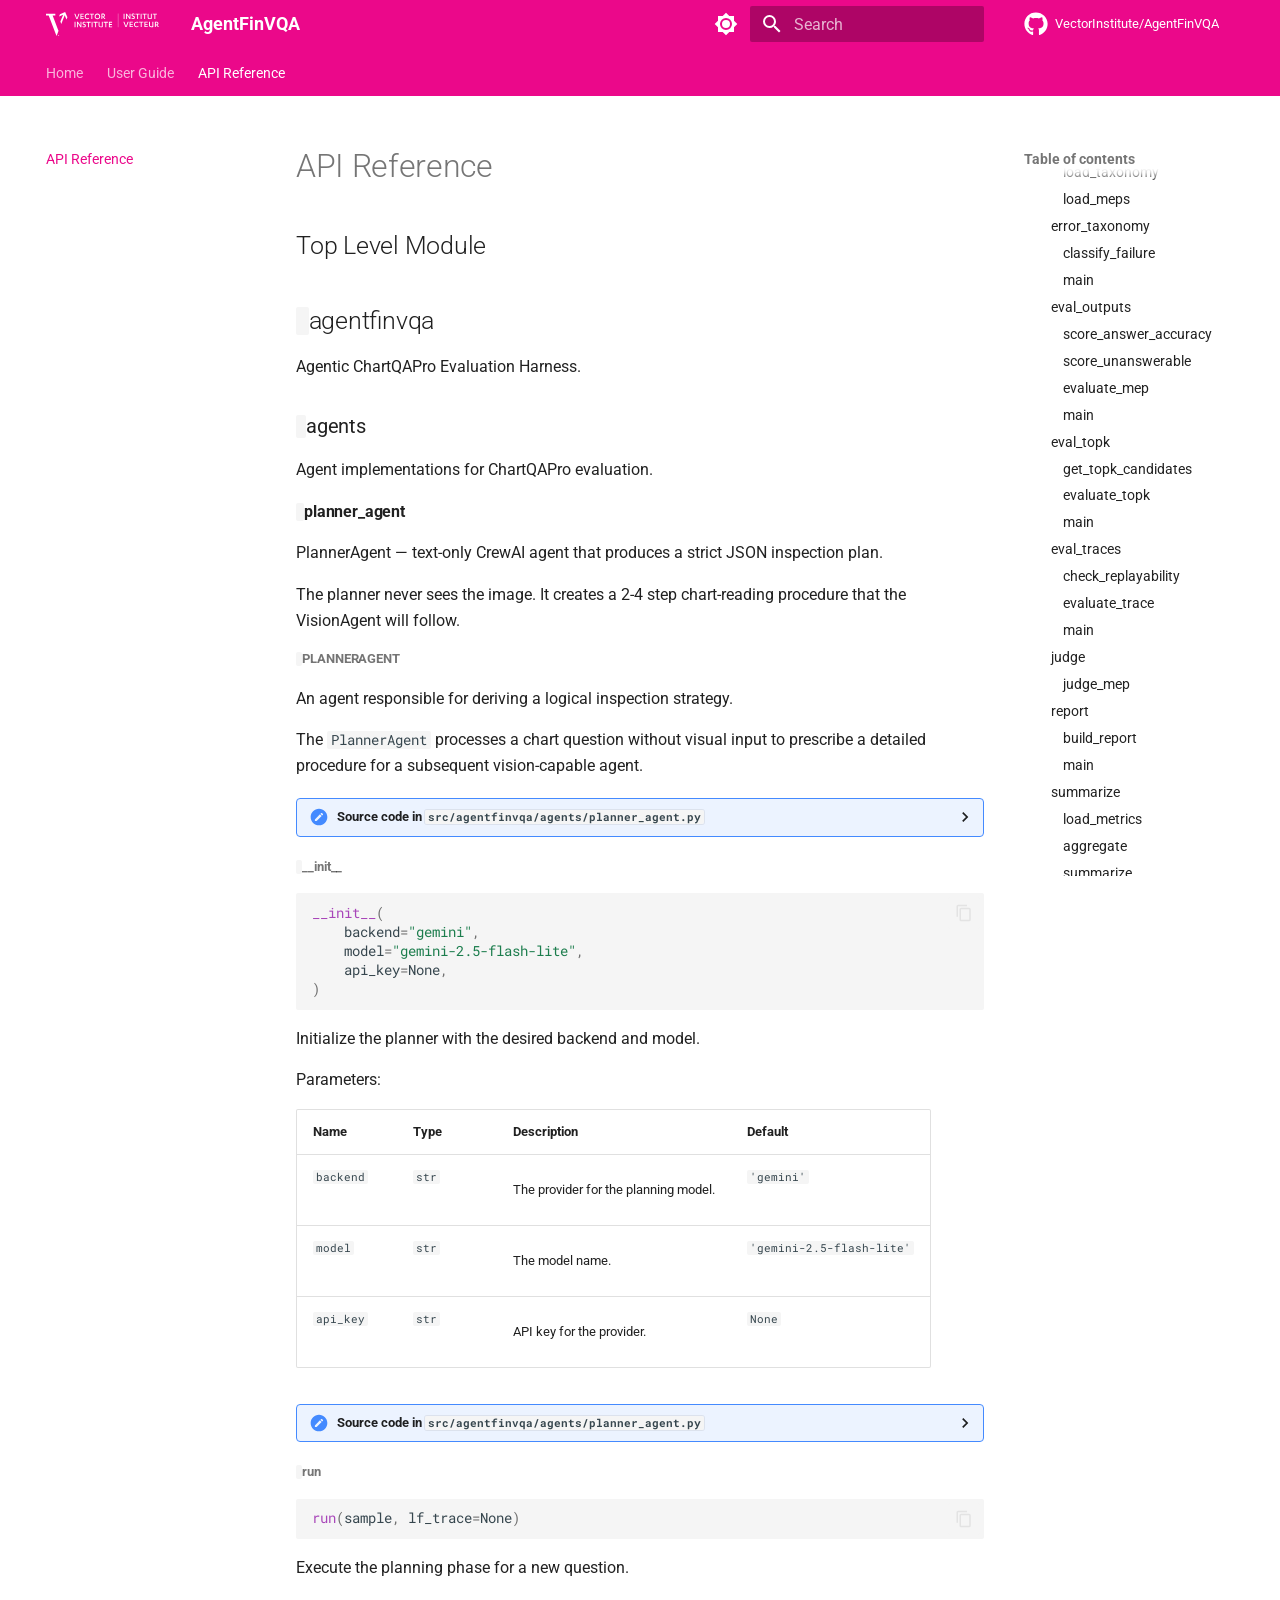
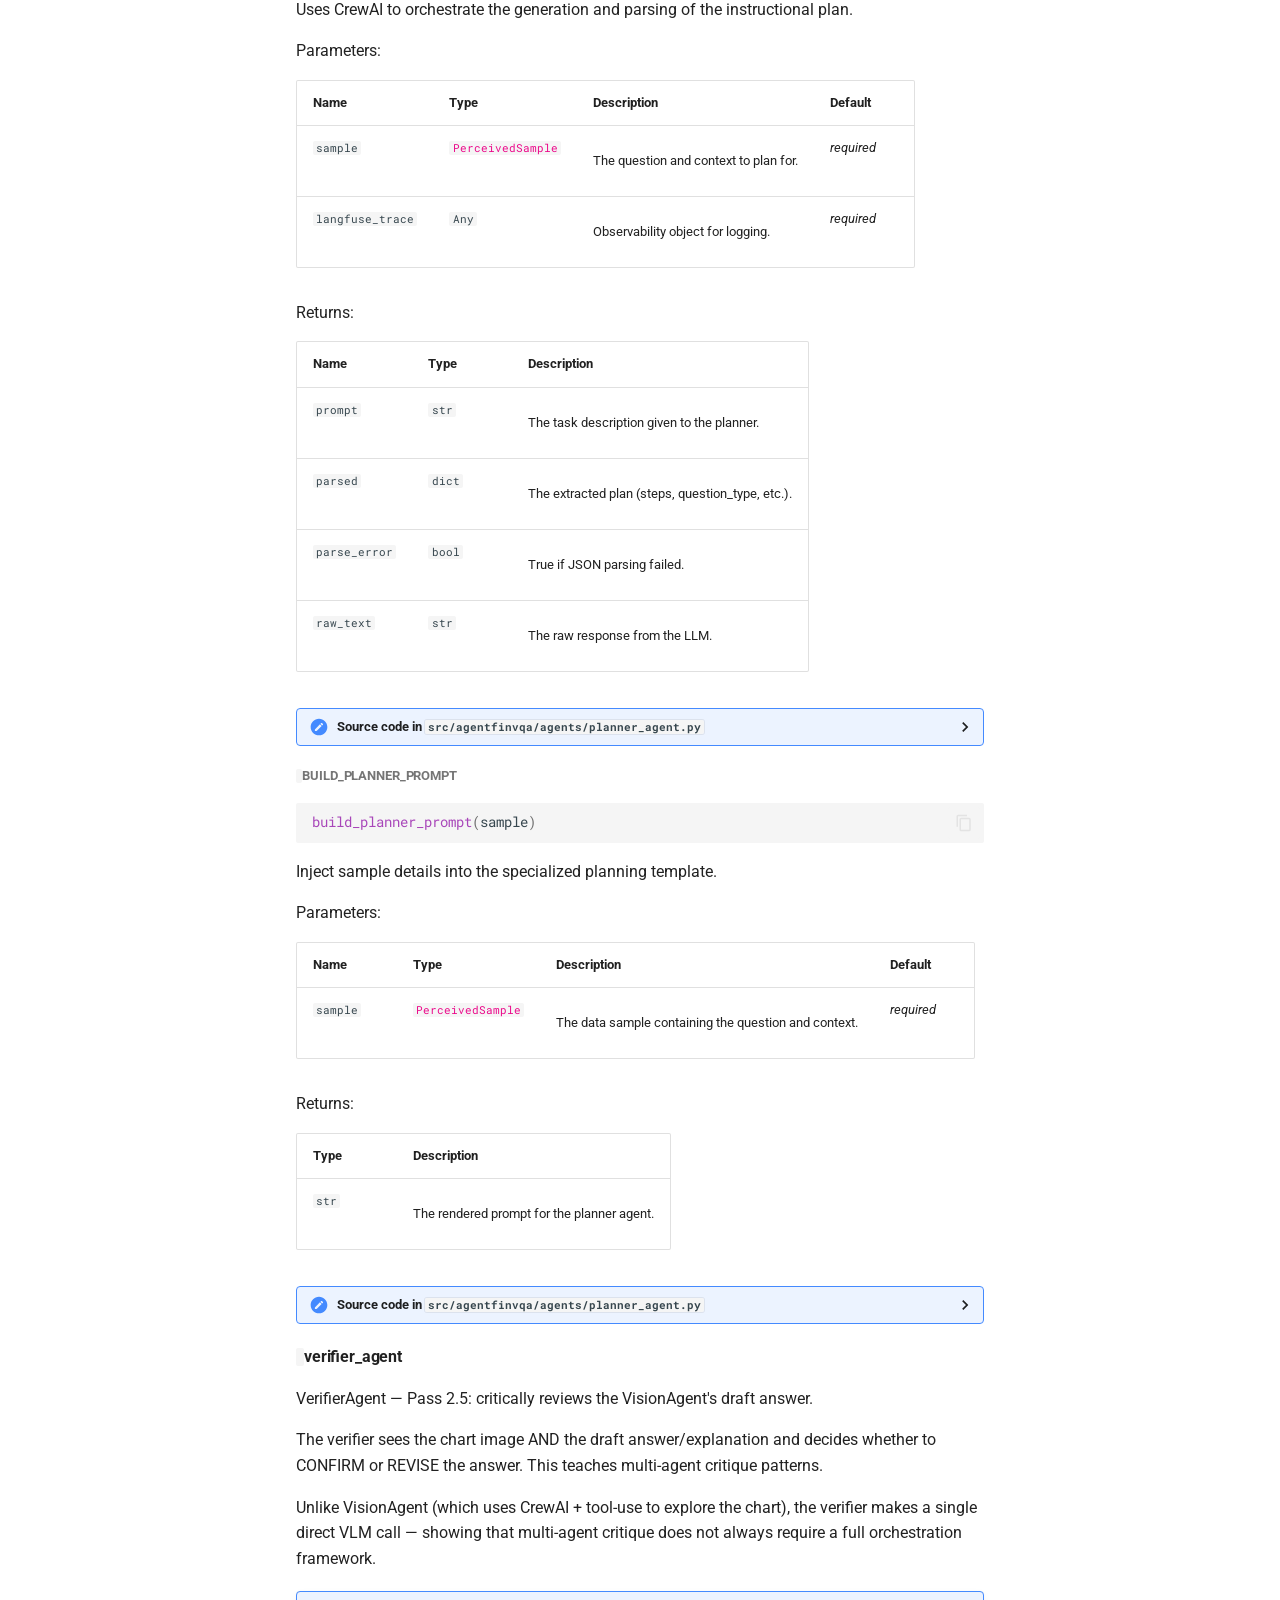
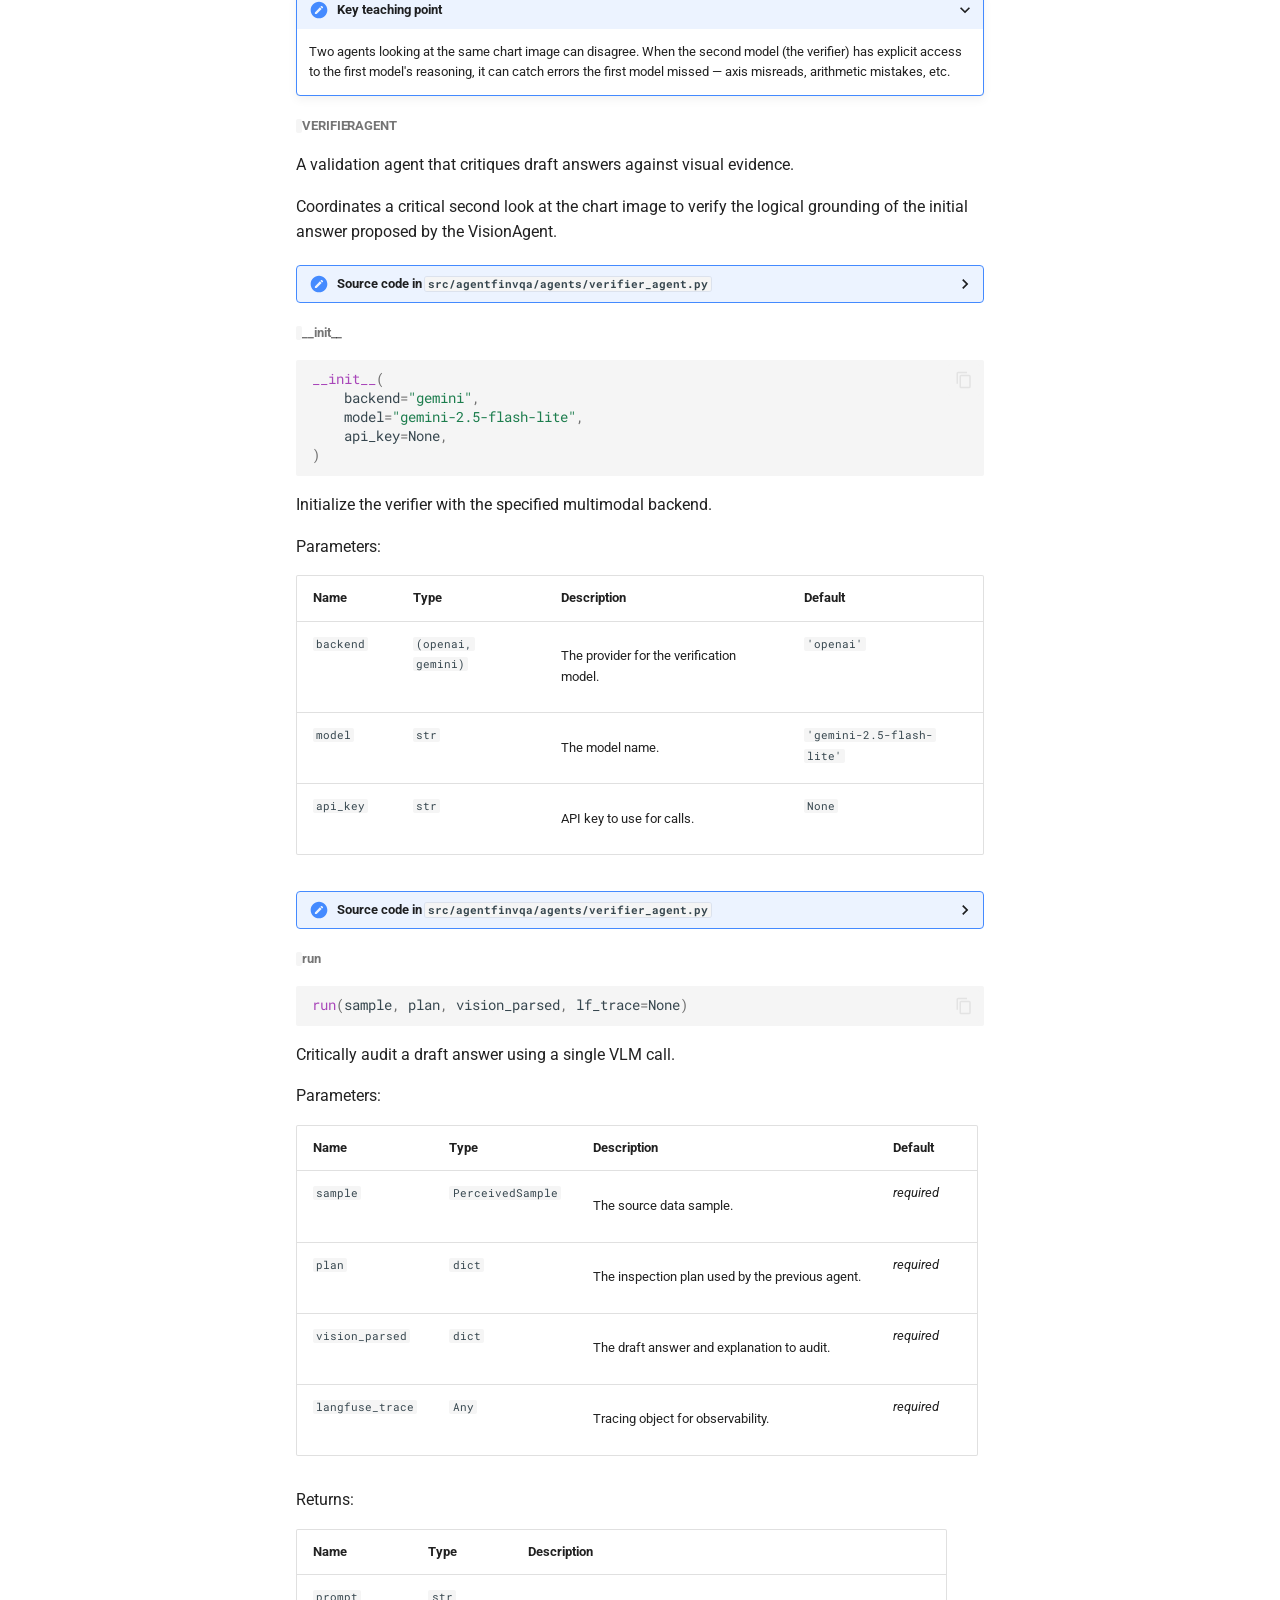
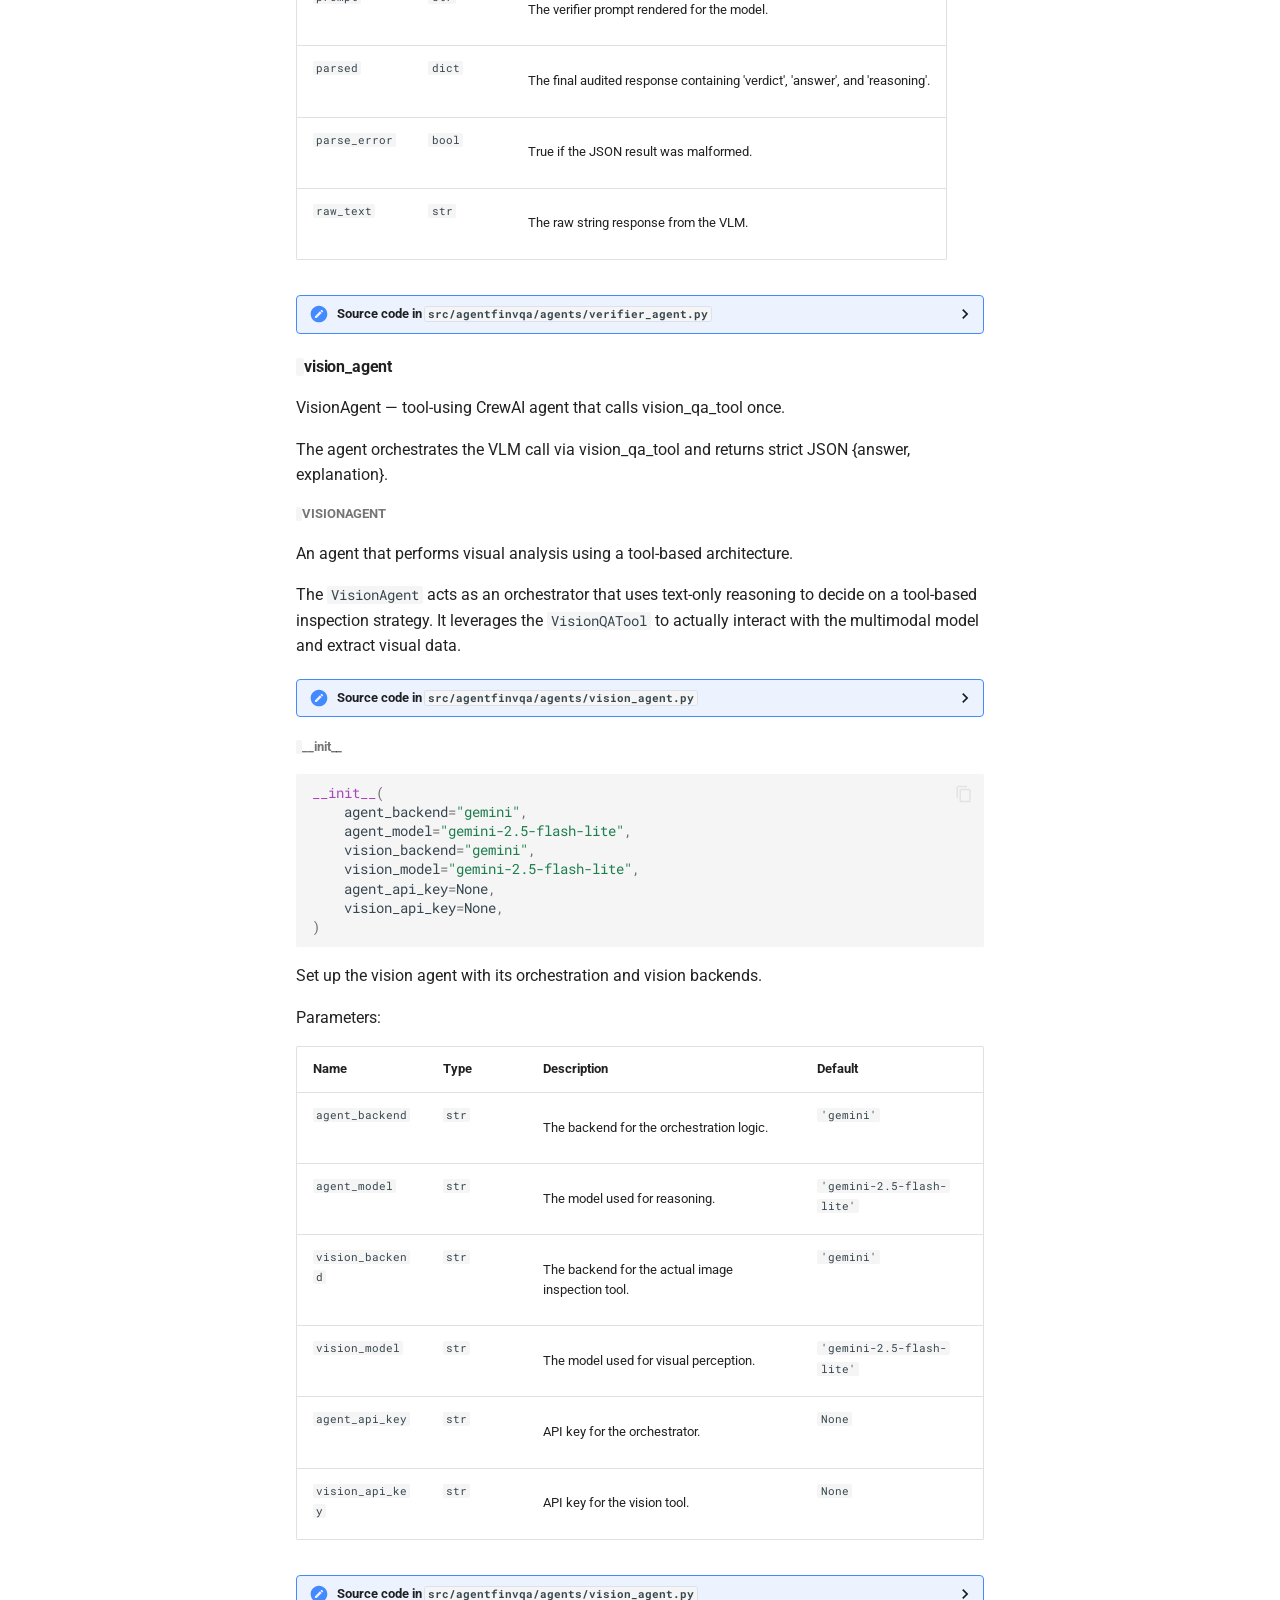
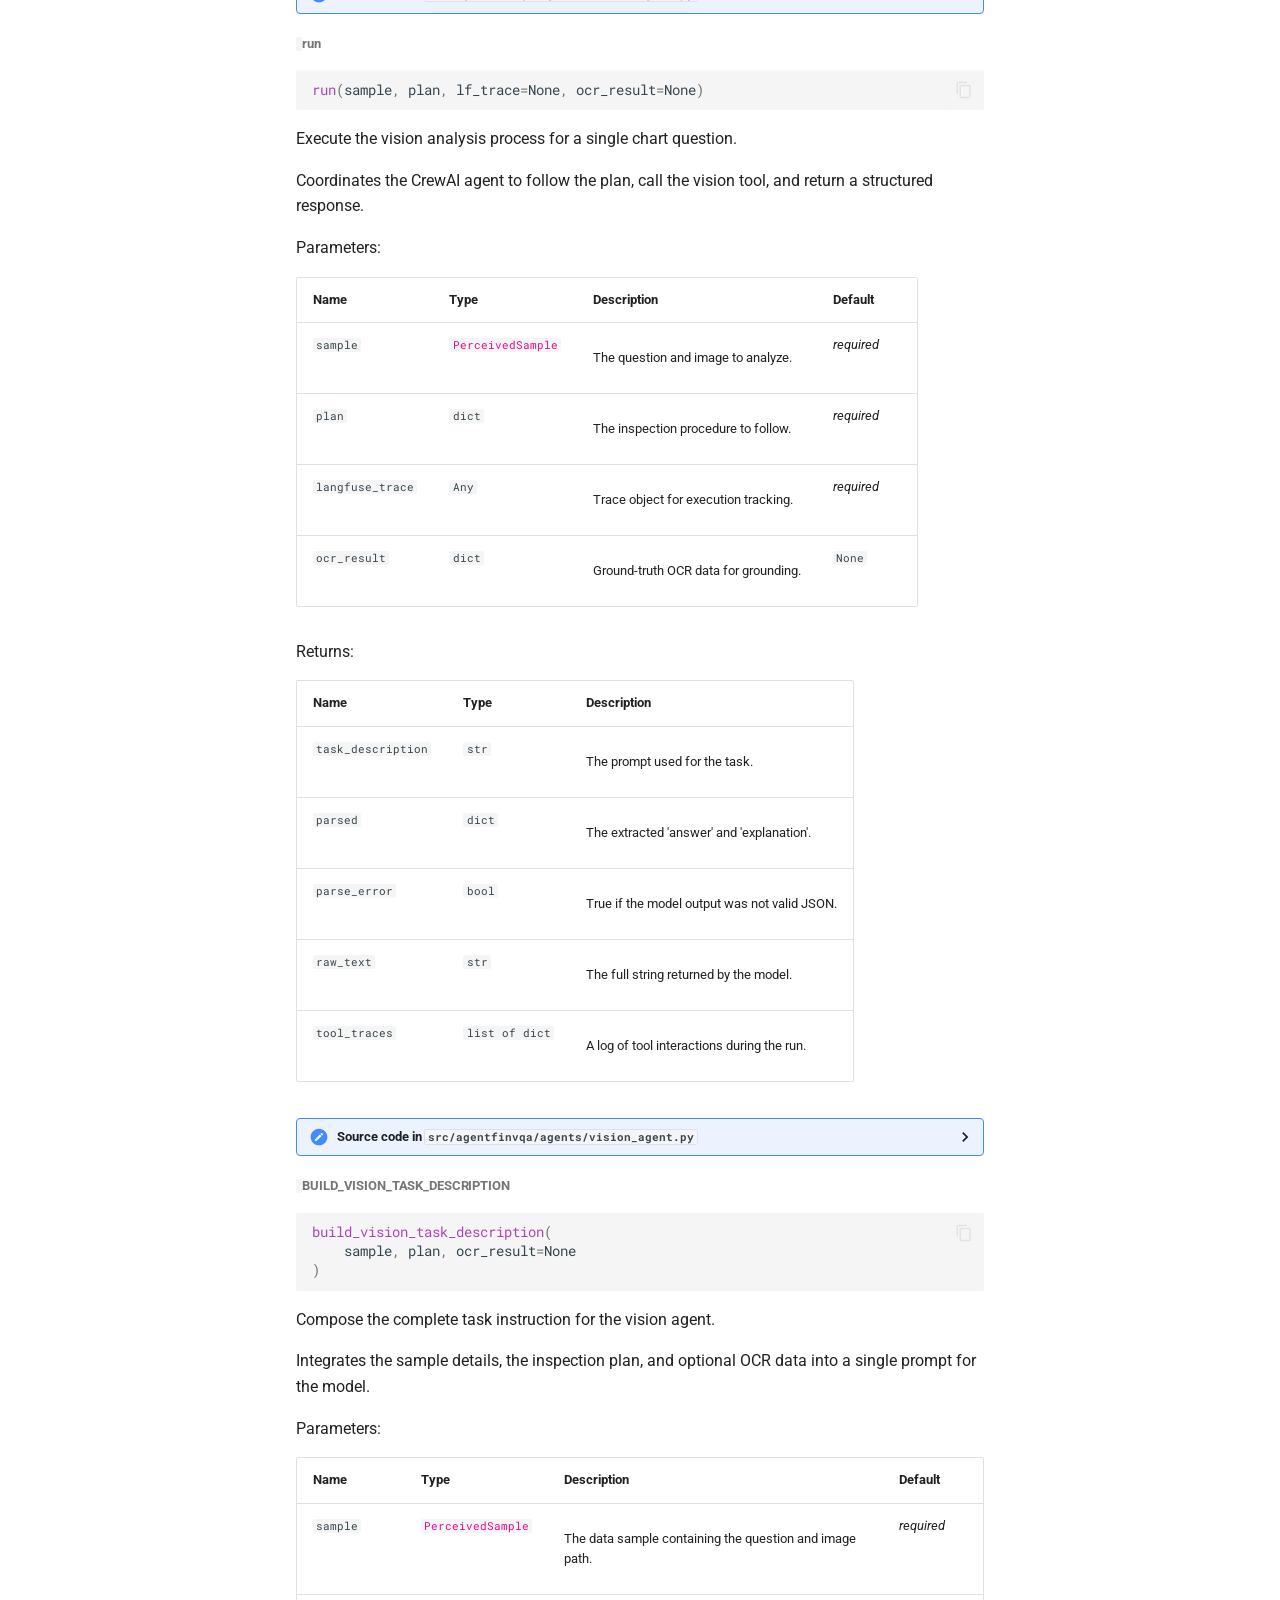
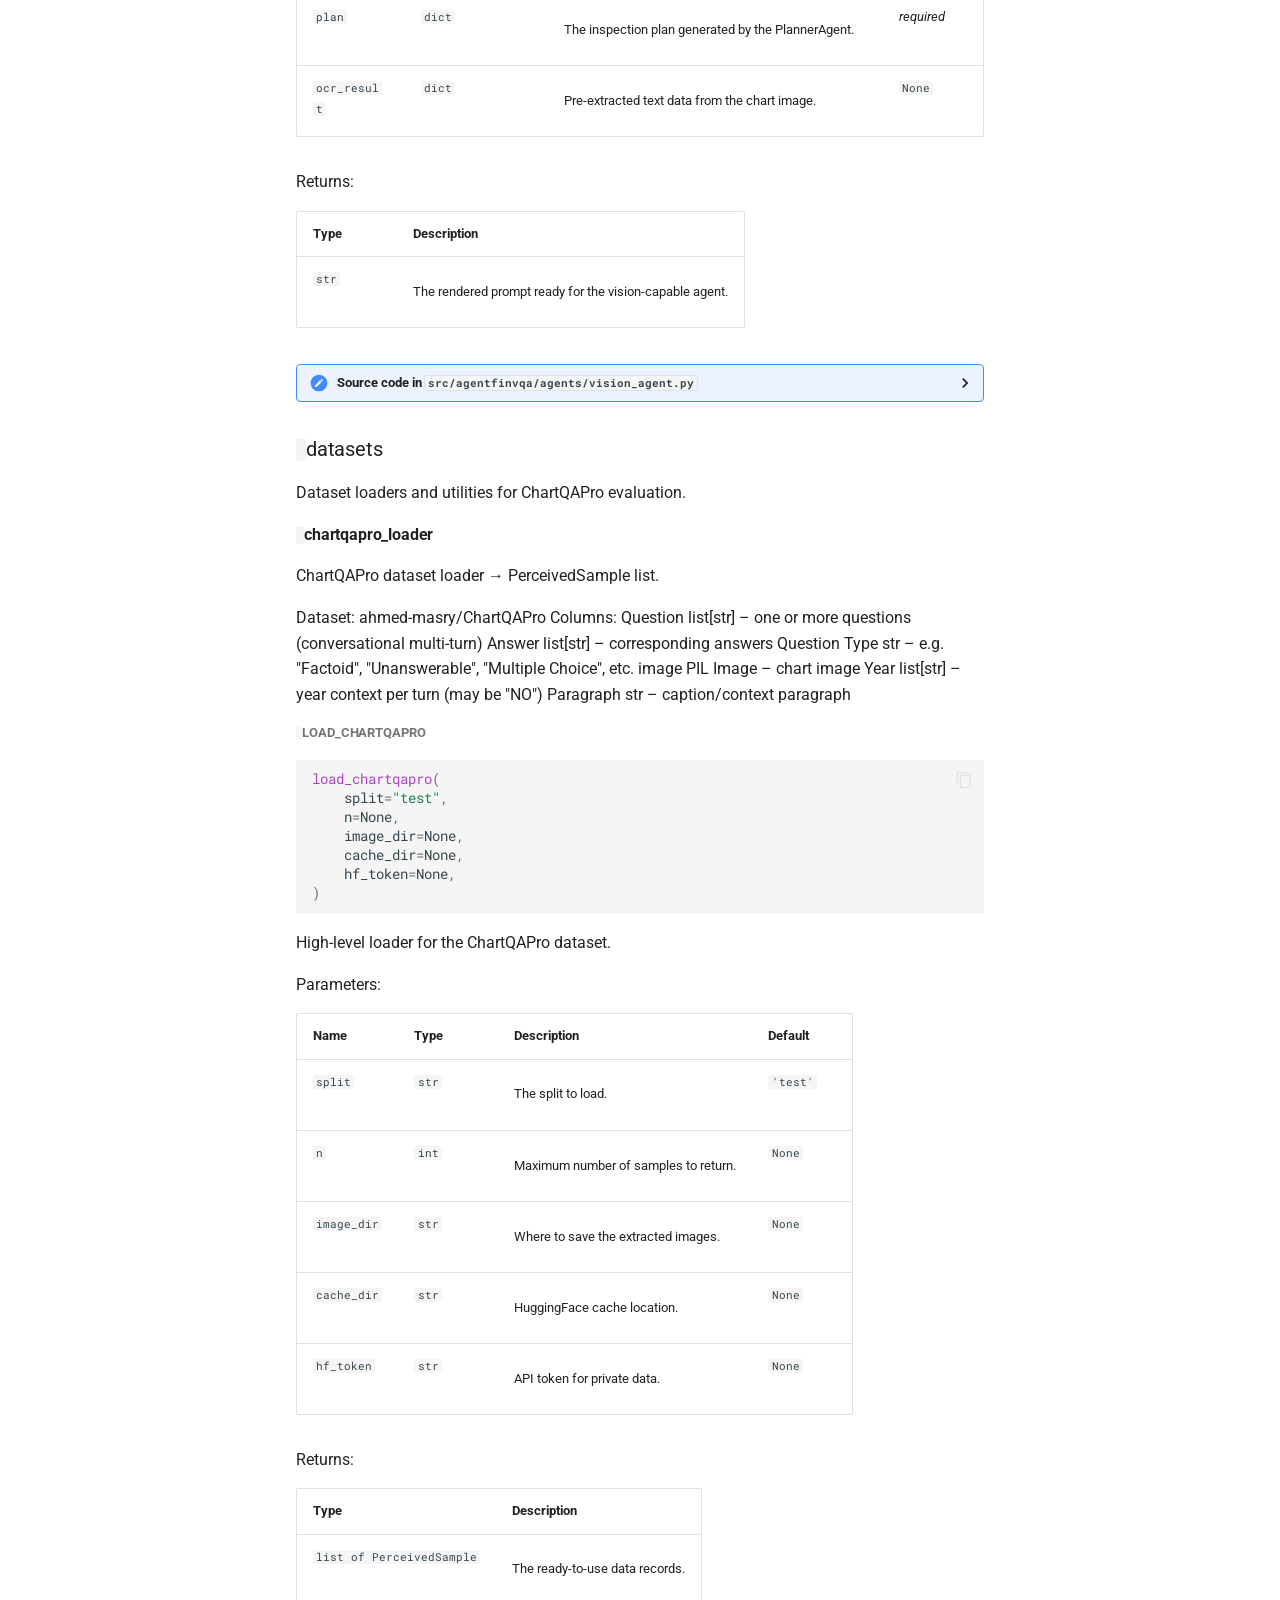
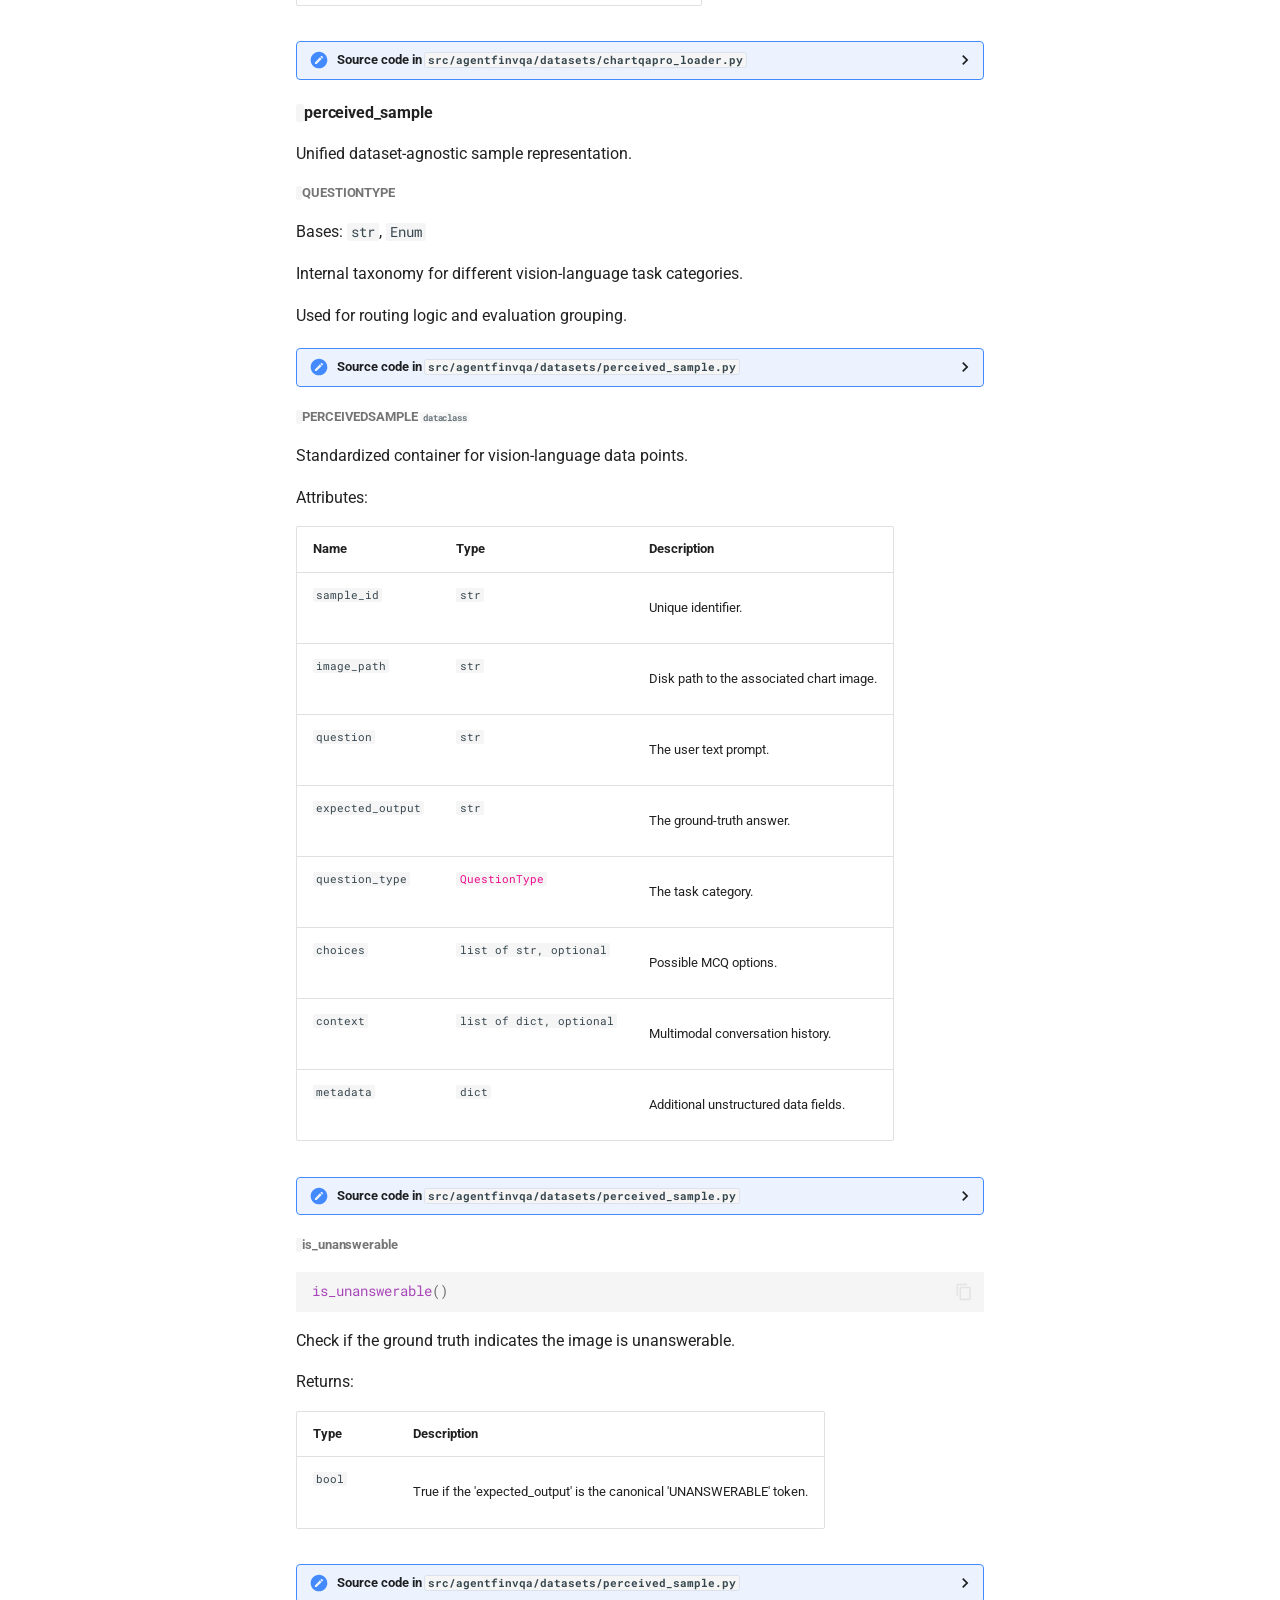
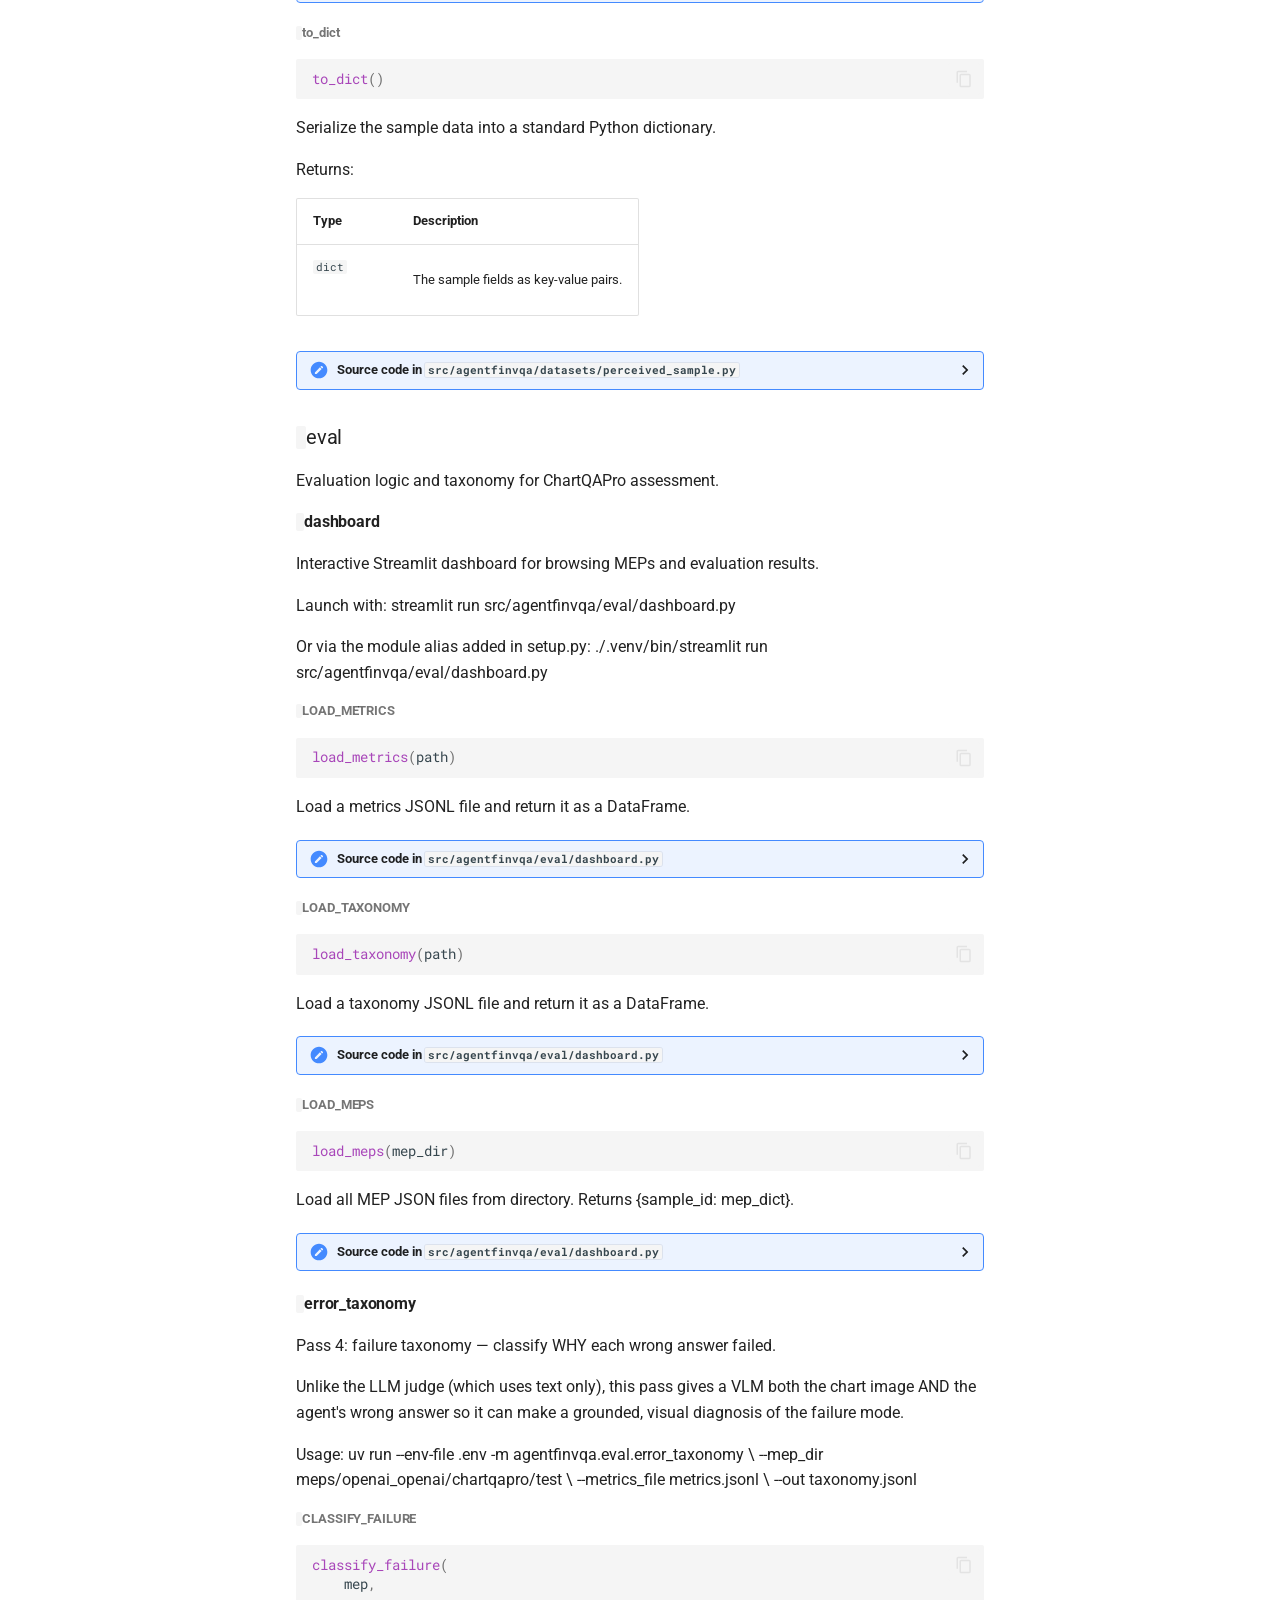
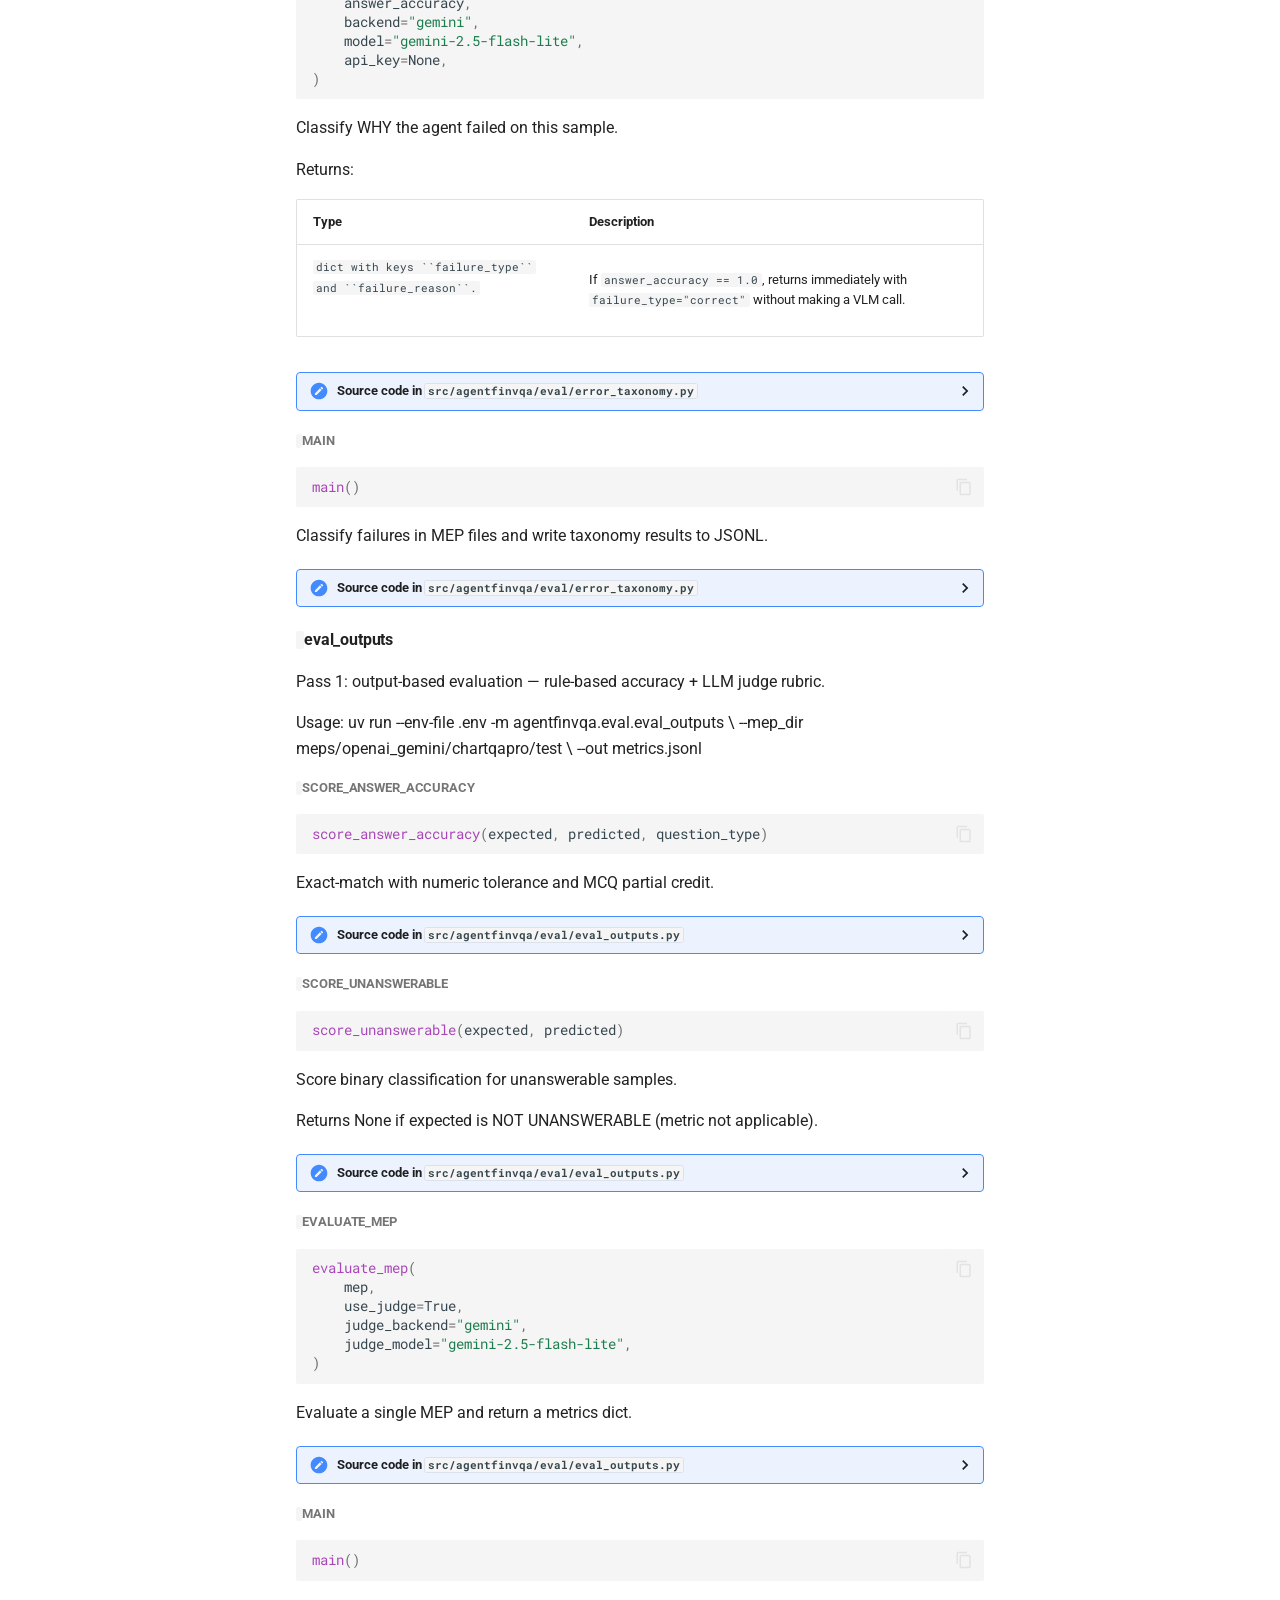
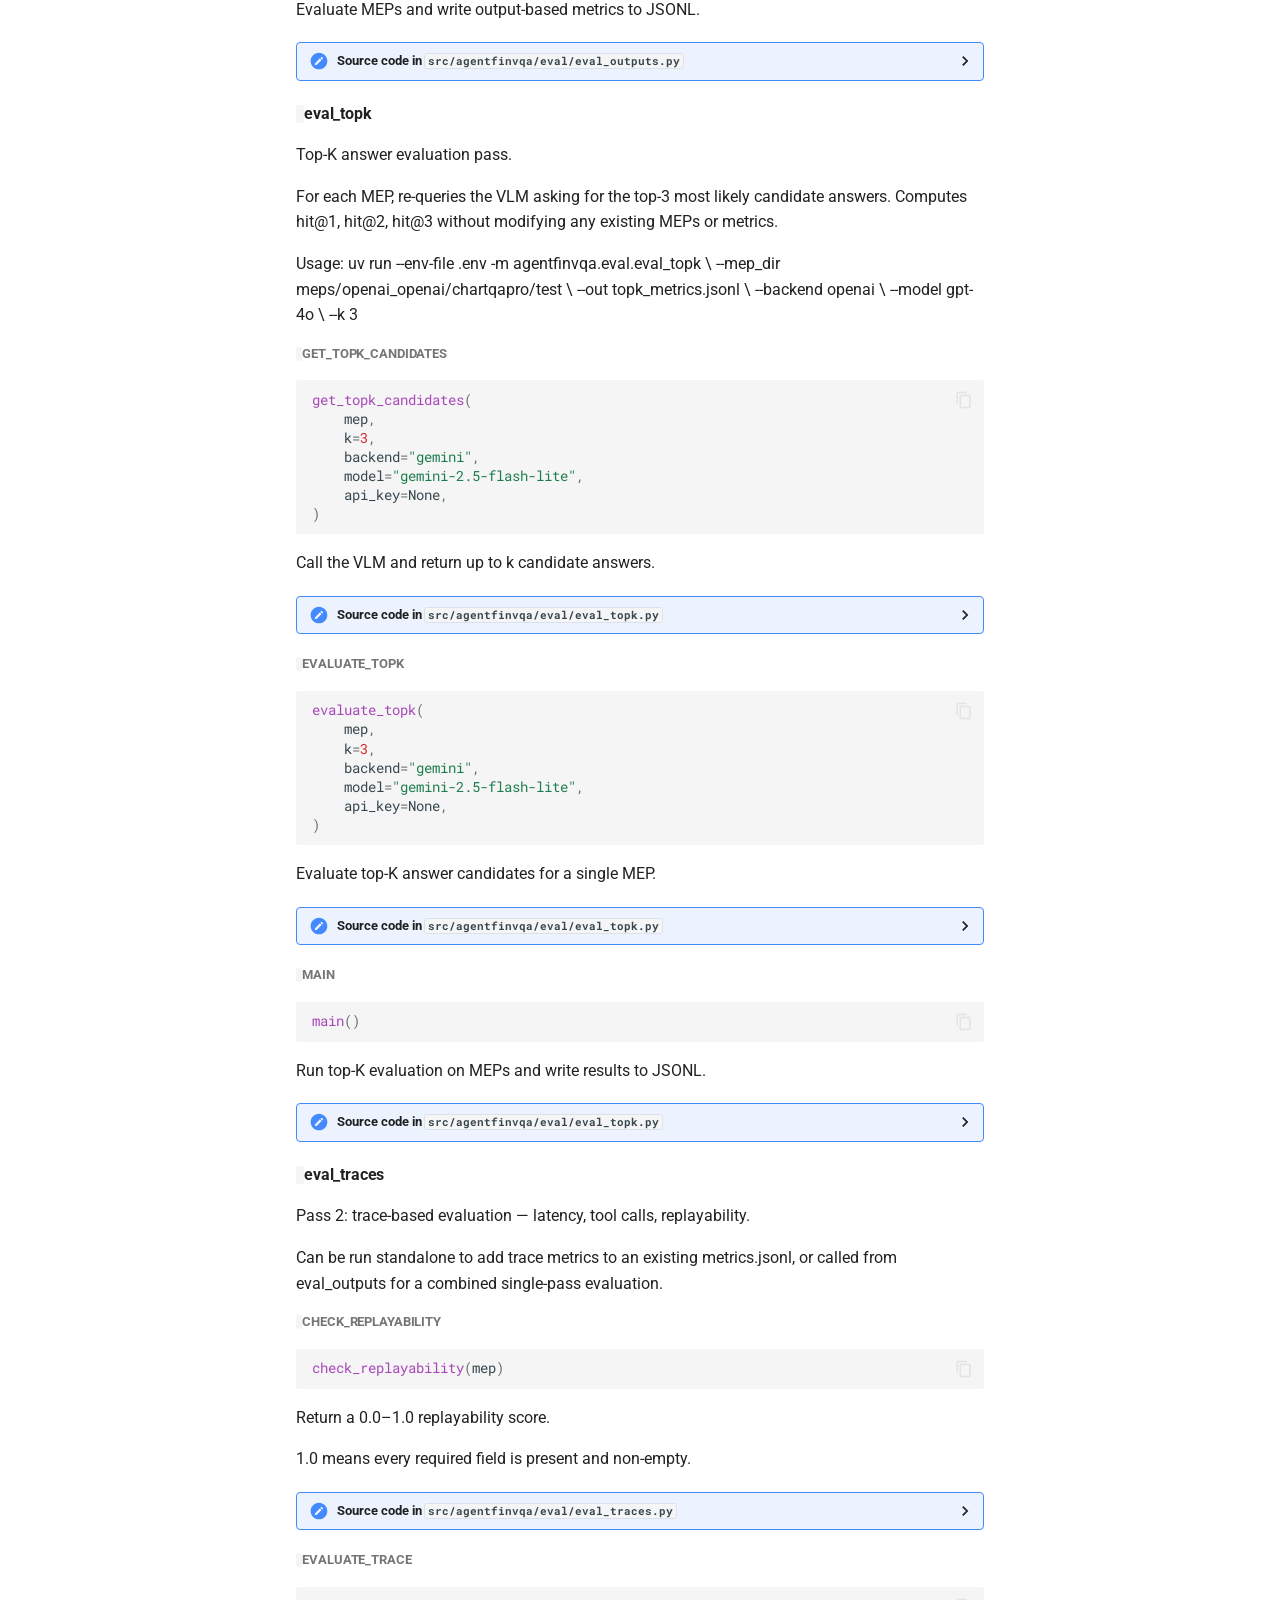
==== commit 7e3548a6: "Deploying to gh-pages from @ VectorInstitute/AgentFinVQA@75782824eeaa6f41e46f8cde4482f49fc71b0530 🚀" ====
--- a/api/index.html
+++ b/api/index.html
@@ -463,33 +463,57 @@
       <ul class="md-nav__list">
         
           <li class="md-nav__item">
-  <a href="#agentfinvqa.hello" class="md-nav__link">
-    <span class="md-ellipsis">
-      
-        <code class="doc-symbol doc-symbol-toc doc-symbol-function"></code>&nbsp;hello
-      
-    </span>
-  </a>
-  
-</li>
-        
-          <li class="md-nav__item">
-  <a href="#agentfinvqa.bar" class="md-nav__link">
-    <span class="md-ellipsis">
-      
-        <code class="doc-symbol doc-symbol-toc doc-symbol-module"></code>&nbsp;bar
-      
-    </span>
-  </a>
-  
-    <nav class="md-nav" aria-label=" bar">
+  <a href="#agentfinvqa.agents" class="md-nav__link">
+    <span class="md-ellipsis">
+      
+        <code class="doc-symbol doc-symbol-toc doc-symbol-module"></code>&nbsp;agents
+      
+    </span>
+  </a>
+  
+    <nav class="md-nav" aria-label=" agents">
       <ul class="md-nav__list">
         
           <li class="md-nav__item">
-  <a href="#agentfinvqa.bar.bar" class="md-nav__link">
-    <span class="md-ellipsis">
-      
-        <code class="doc-symbol doc-symbol-toc doc-symbol-function"></code>&nbsp;bar
+  <a href="#agentfinvqa.agents.planner_agent" class="md-nav__link">
+    <span class="md-ellipsis">
+      
+        <code class="doc-symbol doc-symbol-toc doc-symbol-module"></code>&nbsp;planner_agent
+      
+    </span>
+  </a>
+  
+    <nav class="md-nav" aria-label=" planner_agent">
+      <ul class="md-nav__list">
+        
+          <li class="md-nav__item">
+  <a href="#agentfinvqa.agents.planner_agent.PlannerAgent" class="md-nav__link">
+    <span class="md-ellipsis">
+      
+        <code class="doc-symbol doc-symbol-toc doc-symbol-class"></code>&nbsp;PlannerAgent
+      
+    </span>
+  </a>
+  
+    <nav class="md-nav" aria-label=" PlannerAgent">
+      <ul class="md-nav__list">
+        
+          <li class="md-nav__item">
+  <a href="#agentfinvqa.agents.planner_agent.PlannerAgent.__init__" class="md-nav__link">
+    <span class="md-ellipsis">
+      
+        <code class="doc-symbol doc-symbol-toc doc-symbol-method"></code>&nbsp;__init__
+      
+    </span>
+  </a>
+  
+</li>
+        
+          <li class="md-nav__item">
+  <a href="#agentfinvqa.agents.planner_agent.PlannerAgent.run" class="md-nav__link">
+    <span class="md-ellipsis">
+      
+        <code class="doc-symbol doc-symbol-toc doc-symbol-method"></code>&nbsp;run
       
     </span>
   </a>
@@ -502,25 +526,1501 @@
 </li>
         
           <li class="md-nav__item">
-  <a href="#agentfinvqa.foo" class="md-nav__link">
-    <span class="md-ellipsis">
-      
-        <code class="doc-symbol doc-symbol-toc doc-symbol-module"></code>&nbsp;foo
-      
-    </span>
-  </a>
-  
-    <nav class="md-nav" aria-label=" foo">
+  <a href="#agentfinvqa.agents.planner_agent.build_planner_prompt" class="md-nav__link">
+    <span class="md-ellipsis">
+      
+        <code class="doc-symbol doc-symbol-toc doc-symbol-function"></code>&nbsp;build_planner_prompt
+      
+    </span>
+  </a>
+  
+</li>
+        
+      </ul>
+    </nav>
+  
+</li>
+        
+          <li class="md-nav__item">
+  <a href="#agentfinvqa.agents.verifier_agent" class="md-nav__link">
+    <span class="md-ellipsis">
+      
+        <code class="doc-symbol doc-symbol-toc doc-symbol-module"></code>&nbsp;verifier_agent
+      
+    </span>
+  </a>
+  
+    <nav class="md-nav" aria-label=" verifier_agent">
       <ul class="md-nav__list">
         
           <li class="md-nav__item">
-  <a href="#agentfinvqa.foo.foo" class="md-nav__link">
-    <span class="md-ellipsis">
-      
-        <code class="doc-symbol doc-symbol-toc doc-symbol-function"></code>&nbsp;foo
-      
-    </span>
-  </a>
+  <a href="#agentfinvqa.agents.verifier_agent.VerifierAgent" class="md-nav__link">
+    <span class="md-ellipsis">
+      
+        <code class="doc-symbol doc-symbol-toc doc-symbol-class"></code>&nbsp;VerifierAgent
+      
+    </span>
+  </a>
+  
+    <nav class="md-nav" aria-label=" VerifierAgent">
+      <ul class="md-nav__list">
+        
+          <li class="md-nav__item">
+  <a href="#agentfinvqa.agents.verifier_agent.VerifierAgent.__init__" class="md-nav__link">
+    <span class="md-ellipsis">
+      
+        <code class="doc-symbol doc-symbol-toc doc-symbol-method"></code>&nbsp;__init__
+      
+    </span>
+  </a>
+  
+</li>
+        
+          <li class="md-nav__item">
+  <a href="#agentfinvqa.agents.verifier_agent.VerifierAgent.run" class="md-nav__link">
+    <span class="md-ellipsis">
+      
+        <code class="doc-symbol doc-symbol-toc doc-symbol-method"></code>&nbsp;run
+      
+    </span>
+  </a>
+  
+</li>
+        
+      </ul>
+    </nav>
+  
+</li>
+        
+      </ul>
+    </nav>
+  
+</li>
+        
+          <li class="md-nav__item">
+  <a href="#agentfinvqa.agents.vision_agent" class="md-nav__link">
+    <span class="md-ellipsis">
+      
+        <code class="doc-symbol doc-symbol-toc doc-symbol-module"></code>&nbsp;vision_agent
+      
+    </span>
+  </a>
+  
+    <nav class="md-nav" aria-label=" vision_agent">
+      <ul class="md-nav__list">
+        
+          <li class="md-nav__item">
+  <a href="#agentfinvqa.agents.vision_agent.VisionAgent" class="md-nav__link">
+    <span class="md-ellipsis">
+      
+        <code class="doc-symbol doc-symbol-toc doc-symbol-class"></code>&nbsp;VisionAgent
+      
+    </span>
+  </a>
+  
+    <nav class="md-nav" aria-label=" VisionAgent">
+      <ul class="md-nav__list">
+        
+          <li class="md-nav__item">
+  <a href="#agentfinvqa.agents.vision_agent.VisionAgent.__init__" class="md-nav__link">
+    <span class="md-ellipsis">
+      
+        <code class="doc-symbol doc-symbol-toc doc-symbol-method"></code>&nbsp;__init__
+      
+    </span>
+  </a>
+  
+</li>
+        
+          <li class="md-nav__item">
+  <a href="#agentfinvqa.agents.vision_agent.VisionAgent.run" class="md-nav__link">
+    <span class="md-ellipsis">
+      
+        <code class="doc-symbol doc-symbol-toc doc-symbol-method"></code>&nbsp;run
+      
+    </span>
+  </a>
+  
+</li>
+        
+      </ul>
+    </nav>
+  
+</li>
+        
+          <li class="md-nav__item">
+  <a href="#agentfinvqa.agents.vision_agent.build_vision_task_description" class="md-nav__link">
+    <span class="md-ellipsis">
+      
+        <code class="doc-symbol doc-symbol-toc doc-symbol-function"></code>&nbsp;build_vision_task_description
+      
+    </span>
+  </a>
+  
+</li>
+        
+      </ul>
+    </nav>
+  
+</li>
+        
+      </ul>
+    </nav>
+  
+</li>
+        
+          <li class="md-nav__item">
+  <a href="#agentfinvqa.datasets" class="md-nav__link">
+    <span class="md-ellipsis">
+      
+        <code class="doc-symbol doc-symbol-toc doc-symbol-module"></code>&nbsp;datasets
+      
+    </span>
+  </a>
+  
+    <nav class="md-nav" aria-label=" datasets">
+      <ul class="md-nav__list">
+        
+          <li class="md-nav__item">
+  <a href="#agentfinvqa.datasets.chartqapro_loader" class="md-nav__link">
+    <span class="md-ellipsis">
+      
+        <code class="doc-symbol doc-symbol-toc doc-symbol-module"></code>&nbsp;chartqapro_loader
+      
+    </span>
+  </a>
+  
+    <nav class="md-nav" aria-label=" chartqapro_loader">
+      <ul class="md-nav__list">
+        
+          <li class="md-nav__item">
+  <a href="#agentfinvqa.datasets.chartqapro_loader.load_chartqapro" class="md-nav__link">
+    <span class="md-ellipsis">
+      
+        <code class="doc-symbol doc-symbol-toc doc-symbol-function"></code>&nbsp;load_chartqapro
+      
+    </span>
+  </a>
+  
+</li>
+        
+      </ul>
+    </nav>
+  
+</li>
+        
+          <li class="md-nav__item">
+  <a href="#agentfinvqa.datasets.perceived_sample" class="md-nav__link">
+    <span class="md-ellipsis">
+      
+        <code class="doc-symbol doc-symbol-toc doc-symbol-module"></code>&nbsp;perceived_sample
+      
+    </span>
+  </a>
+  
+    <nav class="md-nav" aria-label=" perceived_sample">
+      <ul class="md-nav__list">
+        
+          <li class="md-nav__item">
+  <a href="#agentfinvqa.datasets.perceived_sample.QuestionType" class="md-nav__link">
+    <span class="md-ellipsis">
+      
+        <code class="doc-symbol doc-symbol-toc doc-symbol-class"></code>&nbsp;QuestionType
+      
+    </span>
+  </a>
+  
+</li>
+        
+          <li class="md-nav__item">
+  <a href="#agentfinvqa.datasets.perceived_sample.PerceivedSample" class="md-nav__link">
+    <span class="md-ellipsis">
+      
+        <code class="doc-symbol doc-symbol-toc doc-symbol-class"></code>&nbsp;PerceivedSample
+      
+    </span>
+  </a>
+  
+    <nav class="md-nav" aria-label=" PerceivedSample">
+      <ul class="md-nav__list">
+        
+          <li class="md-nav__item">
+  <a href="#agentfinvqa.datasets.perceived_sample.PerceivedSample.is_unanswerable" class="md-nav__link">
+    <span class="md-ellipsis">
+      
+        <code class="doc-symbol doc-symbol-toc doc-symbol-method"></code>&nbsp;is_unanswerable
+      
+    </span>
+  </a>
+  
+</li>
+        
+          <li class="md-nav__item">
+  <a href="#agentfinvqa.datasets.perceived_sample.PerceivedSample.to_dict" class="md-nav__link">
+    <span class="md-ellipsis">
+      
+        <code class="doc-symbol doc-symbol-toc doc-symbol-method"></code>&nbsp;to_dict
+      
+    </span>
+  </a>
+  
+</li>
+        
+      </ul>
+    </nav>
+  
+</li>
+        
+      </ul>
+    </nav>
+  
+</li>
+        
+      </ul>
+    </nav>
+  
+</li>
+        
+          <li class="md-nav__item">
+  <a href="#agentfinvqa.eval" class="md-nav__link">
+    <span class="md-ellipsis">
+      
+        <code class="doc-symbol doc-symbol-toc doc-symbol-module"></code>&nbsp;eval
+      
+    </span>
+  </a>
+  
+    <nav class="md-nav" aria-label=" eval">
+      <ul class="md-nav__list">
+        
+          <li class="md-nav__item">
+  <a href="#agentfinvqa.eval.dashboard" class="md-nav__link">
+    <span class="md-ellipsis">
+      
+        <code class="doc-symbol doc-symbol-toc doc-symbol-module"></code>&nbsp;dashboard
+      
+    </span>
+  </a>
+  
+    <nav class="md-nav" aria-label=" dashboard">
+      <ul class="md-nav__list">
+        
+          <li class="md-nav__item">
+  <a href="#agentfinvqa.eval.dashboard.load_metrics" class="md-nav__link">
+    <span class="md-ellipsis">
+      
+        <code class="doc-symbol doc-symbol-toc doc-symbol-function"></code>&nbsp;load_metrics
+      
+    </span>
+  </a>
+  
+</li>
+        
+          <li class="md-nav__item">
+  <a href="#agentfinvqa.eval.dashboard.load_taxonomy" class="md-nav__link">
+    <span class="md-ellipsis">
+      
+        <code class="doc-symbol doc-symbol-toc doc-symbol-function"></code>&nbsp;load_taxonomy
+      
+    </span>
+  </a>
+  
+</li>
+        
+          <li class="md-nav__item">
+  <a href="#agentfinvqa.eval.dashboard.load_meps" class="md-nav__link">
+    <span class="md-ellipsis">
+      
+        <code class="doc-symbol doc-symbol-toc doc-symbol-function"></code>&nbsp;load_meps
+      
+    </span>
+  </a>
+  
+</li>
+        
+      </ul>
+    </nav>
+  
+</li>
+        
+          <li class="md-nav__item">
+  <a href="#agentfinvqa.eval.error_taxonomy" class="md-nav__link">
+    <span class="md-ellipsis">
+      
+        <code class="doc-symbol doc-symbol-toc doc-symbol-module"></code>&nbsp;error_taxonomy
+      
+    </span>
+  </a>
+  
+    <nav class="md-nav" aria-label=" error_taxonomy">
+      <ul class="md-nav__list">
+        
+          <li class="md-nav__item">
+  <a href="#agentfinvqa.eval.error_taxonomy.classify_failure" class="md-nav__link">
+    <span class="md-ellipsis">
+      
+        <code class="doc-symbol doc-symbol-toc doc-symbol-function"></code>&nbsp;classify_failure
+      
+    </span>
+  </a>
+  
+</li>
+        
+          <li class="md-nav__item">
+  <a href="#agentfinvqa.eval.error_taxonomy.main" class="md-nav__link">
+    <span class="md-ellipsis">
+      
+        <code class="doc-symbol doc-symbol-toc doc-symbol-function"></code>&nbsp;main
+      
+    </span>
+  </a>
+  
+</li>
+        
+      </ul>
+    </nav>
+  
+</li>
+        
+          <li class="md-nav__item">
+  <a href="#agentfinvqa.eval.eval_outputs" class="md-nav__link">
+    <span class="md-ellipsis">
+      
+        <code class="doc-symbol doc-symbol-toc doc-symbol-module"></code>&nbsp;eval_outputs
+      
+    </span>
+  </a>
+  
+    <nav class="md-nav" aria-label=" eval_outputs">
+      <ul class="md-nav__list">
+        
+          <li class="md-nav__item">
+  <a href="#agentfinvqa.eval.eval_outputs.score_answer_accuracy" class="md-nav__link">
+    <span class="md-ellipsis">
+      
+        <code class="doc-symbol doc-symbol-toc doc-symbol-function"></code>&nbsp;score_answer_accuracy
+      
+    </span>
+  </a>
+  
+</li>
+        
+          <li class="md-nav__item">
+  <a href="#agentfinvqa.eval.eval_outputs.score_unanswerable" class="md-nav__link">
+    <span class="md-ellipsis">
+      
+        <code class="doc-symbol doc-symbol-toc doc-symbol-function"></code>&nbsp;score_unanswerable
+      
+    </span>
+  </a>
+  
+</li>
+        
+          <li class="md-nav__item">
+  <a href="#agentfinvqa.eval.eval_outputs.evaluate_mep" class="md-nav__link">
+    <span class="md-ellipsis">
+      
+        <code class="doc-symbol doc-symbol-toc doc-symbol-function"></code>&nbsp;evaluate_mep
+      
+    </span>
+  </a>
+  
+</li>
+        
+          <li class="md-nav__item">
+  <a href="#agentfinvqa.eval.eval_outputs.main" class="md-nav__link">
+    <span class="md-ellipsis">
+      
+        <code class="doc-symbol doc-symbol-toc doc-symbol-function"></code>&nbsp;main
+      
+    </span>
+  </a>
+  
+</li>
+        
+      </ul>
+    </nav>
+  
+</li>
+        
+          <li class="md-nav__item">
+  <a href="#agentfinvqa.eval.eval_topk" class="md-nav__link">
+    <span class="md-ellipsis">
+      
+        <code class="doc-symbol doc-symbol-toc doc-symbol-module"></code>&nbsp;eval_topk
+      
+    </span>
+  </a>
+  
+    <nav class="md-nav" aria-label=" eval_topk">
+      <ul class="md-nav__list">
+        
+          <li class="md-nav__item">
+  <a href="#agentfinvqa.eval.eval_topk.get_topk_candidates" class="md-nav__link">
+    <span class="md-ellipsis">
+      
+        <code class="doc-symbol doc-symbol-toc doc-symbol-function"></code>&nbsp;get_topk_candidates
+      
+    </span>
+  </a>
+  
+</li>
+        
+          <li class="md-nav__item">
+  <a href="#agentfinvqa.eval.eval_topk.evaluate_topk" class="md-nav__link">
+    <span class="md-ellipsis">
+      
+        <code class="doc-symbol doc-symbol-toc doc-symbol-function"></code>&nbsp;evaluate_topk
+      
+    </span>
+  </a>
+  
+</li>
+        
+          <li class="md-nav__item">
+  <a href="#agentfinvqa.eval.eval_topk.main" class="md-nav__link">
+    <span class="md-ellipsis">
+      
+        <code class="doc-symbol doc-symbol-toc doc-symbol-function"></code>&nbsp;main
+      
+    </span>
+  </a>
+  
+</li>
+        
+      </ul>
+    </nav>
+  
+</li>
+        
+          <li class="md-nav__item">
+  <a href="#agentfinvqa.eval.eval_traces" class="md-nav__link">
+    <span class="md-ellipsis">
+      
+        <code class="doc-symbol doc-symbol-toc doc-symbol-module"></code>&nbsp;eval_traces
+      
+    </span>
+  </a>
+  
+    <nav class="md-nav" aria-label=" eval_traces">
+      <ul class="md-nav__list">
+        
+          <li class="md-nav__item">
+  <a href="#agentfinvqa.eval.eval_traces.check_replayability" class="md-nav__link">
+    <span class="md-ellipsis">
+      
+        <code class="doc-symbol doc-symbol-toc doc-symbol-function"></code>&nbsp;check_replayability
+      
+    </span>
+  </a>
+  
+</li>
+        
+          <li class="md-nav__item">
+  <a href="#agentfinvqa.eval.eval_traces.evaluate_trace" class="md-nav__link">
+    <span class="md-ellipsis">
+      
+        <code class="doc-symbol doc-symbol-toc doc-symbol-function"></code>&nbsp;evaluate_trace
+      
+    </span>
+  </a>
+  
+</li>
+        
+          <li class="md-nav__item">
+  <a href="#agentfinvqa.eval.eval_traces.main" class="md-nav__link">
+    <span class="md-ellipsis">
+      
+        <code class="doc-symbol doc-symbol-toc doc-symbol-function"></code>&nbsp;main
+      
+    </span>
+  </a>
+  
+</li>
+        
+      </ul>
+    </nav>
+  
+</li>
+        
+          <li class="md-nav__item">
+  <a href="#agentfinvqa.eval.judge" class="md-nav__link">
+    <span class="md-ellipsis">
+      
+        <code class="doc-symbol doc-symbol-toc doc-symbol-module"></code>&nbsp;judge
+      
+    </span>
+  </a>
+  
+    <nav class="md-nav" aria-label=" judge">
+      <ul class="md-nav__list">
+        
+          <li class="md-nav__item">
+  <a href="#agentfinvqa.eval.judge.judge_mep" class="md-nav__link">
+    <span class="md-ellipsis">
+      
+        <code class="doc-symbol doc-symbol-toc doc-symbol-function"></code>&nbsp;judge_mep
+      
+    </span>
+  </a>
+  
+</li>
+        
+      </ul>
+    </nav>
+  
+</li>
+        
+          <li class="md-nav__item">
+  <a href="#agentfinvqa.eval.report" class="md-nav__link">
+    <span class="md-ellipsis">
+      
+        <code class="doc-symbol doc-symbol-toc doc-symbol-module"></code>&nbsp;report
+      
+    </span>
+  </a>
+  
+    <nav class="md-nav" aria-label=" report">
+      <ul class="md-nav__list">
+        
+          <li class="md-nav__item">
+  <a href="#agentfinvqa.eval.report.build_report" class="md-nav__link">
+    <span class="md-ellipsis">
+      
+        <code class="doc-symbol doc-symbol-toc doc-symbol-function"></code>&nbsp;build_report
+      
+    </span>
+  </a>
+  
+</li>
+        
+          <li class="md-nav__item">
+  <a href="#agentfinvqa.eval.report.main" class="md-nav__link">
+    <span class="md-ellipsis">
+      
+        <code class="doc-symbol doc-symbol-toc doc-symbol-function"></code>&nbsp;main
+      
+    </span>
+  </a>
+  
+</li>
+        
+      </ul>
+    </nav>
+  
+</li>
+        
+          <li class="md-nav__item">
+  <a href="#agentfinvqa.eval.summarize" class="md-nav__link">
+    <span class="md-ellipsis">
+      
+        <code class="doc-symbol doc-symbol-toc doc-symbol-module"></code>&nbsp;summarize
+      
+    </span>
+  </a>
+  
+    <nav class="md-nav" aria-label=" summarize">
+      <ul class="md-nav__list">
+        
+          <li class="md-nav__item">
+  <a href="#agentfinvqa.eval.summarize.load_metrics" class="md-nav__link">
+    <span class="md-ellipsis">
+      
+        <code class="doc-symbol doc-symbol-toc doc-symbol-function"></code>&nbsp;load_metrics
+      
+    </span>
+  </a>
+  
+</li>
+        
+          <li class="md-nav__item">
+  <a href="#agentfinvqa.eval.summarize.aggregate" class="md-nav__link">
+    <span class="md-ellipsis">
+      
+        <code class="doc-symbol doc-symbol-toc doc-symbol-function"></code>&nbsp;aggregate
+      
+    </span>
+  </a>
+  
+</li>
+        
+          <li class="md-nav__item">
+  <a href="#agentfinvqa.eval.summarize.summarize" class="md-nav__link">
+    <span class="md-ellipsis">
+      
+        <code class="doc-symbol doc-symbol-toc doc-symbol-function"></code>&nbsp;summarize
+      
+    </span>
+  </a>
+  
+</li>
+        
+          <li class="md-nav__item">
+  <a href="#agentfinvqa.eval.summarize.write_csv" class="md-nav__link">
+    <span class="md-ellipsis">
+      
+        <code class="doc-symbol doc-symbol-toc doc-symbol-function"></code>&nbsp;write_csv
+      
+    </span>
+  </a>
+  
+</li>
+        
+          <li class="md-nav__item">
+  <a href="#agentfinvqa.eval.summarize.main" class="md-nav__link">
+    <span class="md-ellipsis">
+      
+        <code class="doc-symbol doc-symbol-toc doc-symbol-function"></code>&nbsp;main
+      
+    </span>
+  </a>
+  
+</li>
+        
+      </ul>
+    </nav>
+  
+</li>
+        
+      </ul>
+    </nav>
+  
+</li>
+        
+          <li class="md-nav__item">
+  <a href="#agentfinvqa.langfuse_integration" class="md-nav__link">
+    <span class="md-ellipsis">
+      
+        <code class="doc-symbol doc-symbol-toc doc-symbol-module"></code>&nbsp;langfuse_integration
+      
+    </span>
+  </a>
+  
+    <nav class="md-nav" aria-label=" langfuse_integration">
+      <ul class="md-nav__list">
+        
+          <li class="md-nav__item">
+  <a href="#agentfinvqa.langfuse_integration.client" class="md-nav__link">
+    <span class="md-ellipsis">
+      
+        <code class="doc-symbol doc-symbol-toc doc-symbol-module"></code>&nbsp;client
+      
+    </span>
+  </a>
+  
+    <nav class="md-nav" aria-label=" client">
+      <ul class="md-nav__list">
+        
+          <li class="md-nav__item">
+  <a href="#agentfinvqa.langfuse_integration.client.get_client" class="md-nav__link">
+    <span class="md-ellipsis">
+      
+        <code class="doc-symbol doc-symbol-toc doc-symbol-function"></code>&nbsp;get_client
+      
+    </span>
+  </a>
+  
+</li>
+        
+          <li class="md-nav__item">
+  <a href="#agentfinvqa.langfuse_integration.client.reset_client" class="md-nav__link">
+    <span class="md-ellipsis">
+      
+        <code class="doc-symbol doc-symbol-toc doc-symbol-function"></code>&nbsp;reset_client
+      
+    </span>
+  </a>
+  
+</li>
+        
+      </ul>
+    </nav>
+  
+</li>
+        
+          <li class="md-nav__item">
+  <a href="#agentfinvqa.langfuse_integration.dataset" class="md-nav__link">
+    <span class="md-ellipsis">
+      
+        <code class="doc-symbol doc-symbol-toc doc-symbol-module"></code>&nbsp;dataset
+      
+    </span>
+  </a>
+  
+    <nav class="md-nav" aria-label=" dataset">
+      <ul class="md-nav__list">
+        
+          <li class="md-nav__item">
+  <a href="#agentfinvqa.langfuse_integration.dataset.register_dataset" class="md-nav__link">
+    <span class="md-ellipsis">
+      
+        <code class="doc-symbol doc-symbol-toc doc-symbol-function"></code>&nbsp;register_dataset
+      
+    </span>
+  </a>
+  
+</li>
+        
+          <li class="md-nav__item">
+  <a href="#agentfinvqa.langfuse_integration.dataset.main" class="md-nav__link">
+    <span class="md-ellipsis">
+      
+        <code class="doc-symbol doc-symbol-toc doc-symbol-function"></code>&nbsp;main
+      
+    </span>
+  </a>
+  
+</li>
+        
+      </ul>
+    </nav>
+  
+</li>
+        
+          <li class="md-nav__item">
+  <a href="#agentfinvqa.langfuse_integration.ingest" class="md-nav__link">
+    <span class="md-ellipsis">
+      
+        <code class="doc-symbol doc-symbol-toc doc-symbol-module"></code>&nbsp;ingest
+      
+    </span>
+  </a>
+  
+    <nav class="md-nav" aria-label=" ingest">
+      <ul class="md-nav__list">
+        
+          <li class="md-nav__item">
+  <a href="#agentfinvqa.langfuse_integration.ingest.ingest_mep" class="md-nav__link">
+    <span class="md-ellipsis">
+      
+        <code class="doc-symbol doc-symbol-toc doc-symbol-function"></code>&nbsp;ingest_mep
+      
+    </span>
+  </a>
+  
+</li>
+        
+          <li class="md-nav__item">
+  <a href="#agentfinvqa.langfuse_integration.ingest.ingest_dir" class="md-nav__link">
+    <span class="md-ellipsis">
+      
+        <code class="doc-symbol doc-symbol-toc doc-symbol-function"></code>&nbsp;ingest_dir
+      
+    </span>
+  </a>
+  
+</li>
+        
+          <li class="md-nav__item">
+  <a href="#agentfinvqa.langfuse_integration.ingest.main" class="md-nav__link">
+    <span class="md-ellipsis">
+      
+        <code class="doc-symbol doc-symbol-toc doc-symbol-function"></code>&nbsp;main
+      
+    </span>
+  </a>
+  
+</li>
+        
+      </ul>
+    </nav>
+  
+</li>
+        
+          <li class="md-nav__item">
+  <a href="#agentfinvqa.langfuse_integration.prompts" class="md-nav__link">
+    <span class="md-ellipsis">
+      
+        <code class="doc-symbol doc-symbol-toc doc-symbol-module"></code>&nbsp;prompts
+      
+    </span>
+  </a>
+  
+    <nav class="md-nav" aria-label=" prompts">
+      <ul class="md-nav__list">
+        
+          <li class="md-nav__item">
+  <a href="#agentfinvqa.langfuse_integration.prompts.get_prompt" class="md-nav__link">
+    <span class="md-ellipsis">
+      
+        <code class="doc-symbol doc-symbol-toc doc-symbol-function"></code>&nbsp;get_prompt
+      
+    </span>
+  </a>
+  
+</li>
+        
+          <li class="md-nav__item">
+  <a href="#agentfinvqa.langfuse_integration.prompts.push_prompts" class="md-nav__link">
+    <span class="md-ellipsis">
+      
+        <code class="doc-symbol doc-symbol-toc doc-symbol-function"></code>&nbsp;push_prompts
+      
+    </span>
+  </a>
+  
+</li>
+        
+          <li class="md-nav__item">
+  <a href="#agentfinvqa.langfuse_integration.prompts.main" class="md-nav__link">
+    <span class="md-ellipsis">
+      
+        <code class="doc-symbol doc-symbol-toc doc-symbol-function"></code>&nbsp;main
+      
+    </span>
+  </a>
+  
+</li>
+        
+      </ul>
+    </nav>
+  
+</li>
+        
+          <li class="md-nav__item">
+  <a href="#agentfinvqa.langfuse_integration.tracing" class="md-nav__link">
+    <span class="md-ellipsis">
+      
+        <code class="doc-symbol doc-symbol-toc doc-symbol-module"></code>&nbsp;tracing
+      
+    </span>
+  </a>
+  
+    <nav class="md-nav" aria-label=" tracing">
+      <ul class="md-nav__list">
+        
+          <li class="md-nav__item">
+  <a href="#agentfinvqa.langfuse_integration.tracing.sample_trace" class="md-nav__link">
+    <span class="md-ellipsis">
+      
+        <code class="doc-symbol doc-symbol-toc doc-symbol-function"></code>&nbsp;sample_trace
+      
+    </span>
+  </a>
+  
+</li>
+        
+          <li class="md-nav__item">
+  <a href="#agentfinvqa.langfuse_integration.tracing.open_llm_span" class="md-nav__link">
+    <span class="md-ellipsis">
+      
+        <code class="doc-symbol doc-symbol-toc doc-symbol-function"></code>&nbsp;open_llm_span
+      
+    </span>
+  </a>
+  
+</li>
+        
+          <li class="md-nav__item">
+  <a href="#agentfinvqa.langfuse_integration.tracing.close_span" class="md-nav__link">
+    <span class="md-ellipsis">
+      
+        <code class="doc-symbol doc-symbol-toc doc-symbol-function"></code>&nbsp;close_span
+      
+    </span>
+  </a>
+  
+</li>
+        
+          <li class="md-nav__item">
+  <a href="#agentfinvqa.langfuse_integration.tracing.log_trace_scores" class="md-nav__link">
+    <span class="md-ellipsis">
+      
+        <code class="doc-symbol doc-symbol-toc doc-symbol-function"></code>&nbsp;log_trace_scores
+      
+    </span>
+  </a>
+  
+</li>
+        
+      </ul>
+    </nav>
+  
+</li>
+        
+      </ul>
+    </nav>
+  
+</li>
+        
+          <li class="md-nav__item">
+  <a href="#agentfinvqa.mep" class="md-nav__link">
+    <span class="md-ellipsis">
+      
+        <code class="doc-symbol doc-symbol-toc doc-symbol-module"></code>&nbsp;mep
+      
+    </span>
+  </a>
+  
+    <nav class="md-nav" aria-label=" mep">
+      <ul class="md-nav__list">
+        
+          <li class="md-nav__item">
+  <a href="#agentfinvqa.mep.schema" class="md-nav__link">
+    <span class="md-ellipsis">
+      
+        <code class="doc-symbol doc-symbol-toc doc-symbol-module"></code>&nbsp;schema
+      
+    </span>
+  </a>
+  
+    <nav class="md-nav" aria-label=" schema">
+      <ul class="md-nav__list">
+        
+          <li class="md-nav__item">
+  <a href="#agentfinvqa.mep.schema.ImageRef" class="md-nav__link">
+    <span class="md-ellipsis">
+      
+        <code class="doc-symbol doc-symbol-toc doc-symbol-class"></code>&nbsp;ImageRef
+      
+    </span>
+  </a>
+  
+</li>
+        
+          <li class="md-nav__item">
+  <a href="#agentfinvqa.mep.schema.MEPConfig" class="md-nav__link">
+    <span class="md-ellipsis">
+      
+        <code class="doc-symbol doc-symbol-toc doc-symbol-class"></code>&nbsp;MEPConfig
+      
+    </span>
+  </a>
+  
+</li>
+        
+          <li class="md-nav__item">
+  <a href="#agentfinvqa.mep.schema.MEPSample" class="md-nav__link">
+    <span class="md-ellipsis">
+      
+        <code class="doc-symbol doc-symbol-toc doc-symbol-class"></code>&nbsp;MEPSample
+      
+    </span>
+  </a>
+  
+</li>
+        
+          <li class="md-nav__item">
+  <a href="#agentfinvqa.mep.schema.MEPPlan" class="md-nav__link">
+    <span class="md-ellipsis">
+      
+        <code class="doc-symbol doc-symbol-toc doc-symbol-class"></code>&nbsp;MEPPlan
+      
+    </span>
+  </a>
+  
+</li>
+        
+          <li class="md-nav__item">
+  <a href="#agentfinvqa.mep.schema.ToolTrace" class="md-nav__link">
+    <span class="md-ellipsis">
+      
+        <code class="doc-symbol doc-symbol-toc doc-symbol-class"></code>&nbsp;ToolTrace
+      
+    </span>
+  </a>
+  
+</li>
+        
+          <li class="md-nav__item">
+  <a href="#agentfinvqa.mep.schema.MEPVision" class="md-nav__link">
+    <span class="md-ellipsis">
+      
+        <code class="doc-symbol doc-symbol-toc doc-symbol-class"></code>&nbsp;MEPVision
+      
+    </span>
+  </a>
+  
+</li>
+        
+          <li class="md-nav__item">
+  <a href="#agentfinvqa.mep.schema.MEPOcr" class="md-nav__link">
+    <span class="md-ellipsis">
+      
+        <code class="doc-symbol doc-symbol-toc doc-symbol-class"></code>&nbsp;MEPOcr
+      
+    </span>
+  </a>
+  
+</li>
+        
+          <li class="md-nav__item">
+  <a href="#agentfinvqa.mep.schema.MEPVerifier" class="md-nav__link">
+    <span class="md-ellipsis">
+      
+        <code class="doc-symbol doc-symbol-toc doc-symbol-class"></code>&nbsp;MEPVerifier
+      
+    </span>
+  </a>
+  
+</li>
+        
+          <li class="md-nav__item">
+  <a href="#agentfinvqa.mep.schema.MEPTimestamps" class="md-nav__link">
+    <span class="md-ellipsis">
+      
+        <code class="doc-symbol doc-symbol-toc doc-symbol-class"></code>&nbsp;MEPTimestamps
+      
+    </span>
+  </a>
+  
+</li>
+        
+          <li class="md-nav__item">
+  <a href="#agentfinvqa.mep.schema.MEP" class="md-nav__link">
+    <span class="md-ellipsis">
+      
+        <code class="doc-symbol doc-symbol-toc doc-symbol-class"></code>&nbsp;MEP
+      
+    </span>
+  </a>
+  
+    <nav class="md-nav" aria-label=" MEP">
+      <ul class="md-nav__list">
+        
+          <li class="md-nav__item">
+  <a href="#agentfinvqa.mep.schema.MEP.to_dict" class="md-nav__link">
+    <span class="md-ellipsis">
+      
+        <code class="doc-symbol doc-symbol-toc doc-symbol-method"></code>&nbsp;to_dict
+      
+    </span>
+  </a>
+  
+</li>
+        
+      </ul>
+    </nav>
+  
+</li>
+        
+      </ul>
+    </nav>
+  
+</li>
+        
+          <li class="md-nav__item">
+  <a href="#agentfinvqa.mep.writer" class="md-nav__link">
+    <span class="md-ellipsis">
+      
+        <code class="doc-symbol doc-symbol-toc doc-symbol-module"></code>&nbsp;writer
+      
+    </span>
+  </a>
+  
+    <nav class="md-nav" aria-label=" writer">
+      <ul class="md-nav__list">
+        
+          <li class="md-nav__item">
+  <a href="#agentfinvqa.mep.writer.write_mep" class="md-nav__link">
+    <span class="md-ellipsis">
+      
+        <code class="doc-symbol doc-symbol-toc doc-symbol-function"></code>&nbsp;write_mep
+      
+    </span>
+  </a>
+  
+</li>
+        
+          <li class="md-nav__item">
+  <a href="#agentfinvqa.mep.writer.read_mep" class="md-nav__link">
+    <span class="md-ellipsis">
+      
+        <code class="doc-symbol doc-symbol-toc doc-symbol-function"></code>&nbsp;read_mep
+      
+    </span>
+  </a>
+  
+</li>
+        
+          <li class="md-nav__item">
+  <a href="#agentfinvqa.mep.writer.iter_meps" class="md-nav__link">
+    <span class="md-ellipsis">
+      
+        <code class="doc-symbol doc-symbol-toc doc-symbol-function"></code>&nbsp;iter_meps
+      
+    </span>
+  </a>
+  
+</li>
+        
+      </ul>
+    </nav>
+  
+</li>
+        
+      </ul>
+    </nav>
+  
+</li>
+        
+          <li class="md-nav__item">
+  <a href="#agentfinvqa.runner" class="md-nav__link">
+    <span class="md-ellipsis">
+      
+        <code class="doc-symbol doc-symbol-toc doc-symbol-module"></code>&nbsp;runner
+      
+    </span>
+  </a>
+  
+    <nav class="md-nav" aria-label=" runner">
+      <ul class="md-nav__list">
+        
+          <li class="md-nav__item">
+  <a href="#agentfinvqa.runner.run_generate_meps" class="md-nav__link">
+    <span class="md-ellipsis">
+      
+        <code class="doc-symbol doc-symbol-toc doc-symbol-module"></code>&nbsp;run_generate_meps
+      
+    </span>
+  </a>
+  
+    <nav class="md-nav" aria-label=" run_generate_meps">
+      <ul class="md-nav__list">
+        
+          <li class="md-nav__item">
+  <a href="#agentfinvqa.runner.run_generate_meps.process_sample" class="md-nav__link">
+    <span class="md-ellipsis">
+      
+        <code class="doc-symbol doc-symbol-toc doc-symbol-function"></code>&nbsp;process_sample
+      
+    </span>
+  </a>
+  
+</li>
+        
+          <li class="md-nav__item">
+  <a href="#agentfinvqa.runner.run_generate_meps.main" class="md-nav__link">
+    <span class="md-ellipsis">
+      
+        <code class="doc-symbol doc-symbol-toc doc-symbol-function"></code>&nbsp;main
+      
+    </span>
+  </a>
+  
+</li>
+        
+      </ul>
+    </nav>
+  
+</li>
+        
+      </ul>
+    </nav>
+  
+</li>
+        
+          <li class="md-nav__item">
+  <a href="#agentfinvqa.tools" class="md-nav__link">
+    <span class="md-ellipsis">
+      
+        <code class="doc-symbol doc-symbol-toc doc-symbol-module"></code>&nbsp;tools
+      
+    </span>
+  </a>
+  
+    <nav class="md-nav" aria-label=" tools">
+      <ul class="md-nav__list">
+        
+          <li class="md-nav__item">
+  <a href="#agentfinvqa.tools.OcrReaderTool" class="md-nav__link">
+    <span class="md-ellipsis">
+      
+        <code class="doc-symbol doc-symbol-toc doc-symbol-class"></code>&nbsp;OcrReaderTool
+      
+    </span>
+  </a>
+  
+    <nav class="md-nav" aria-label=" OcrReaderTool">
+      <ul class="md-nav__list">
+        
+          <li class="md-nav__item">
+  <a href="#agentfinvqa.tools.OcrReaderTool.pop_traces" class="md-nav__link">
+    <span class="md-ellipsis">
+      
+        <code class="doc-symbol doc-symbol-toc doc-symbol-method"></code>&nbsp;pop_traces
+      
+    </span>
+  </a>
+  
+</li>
+        
+      </ul>
+    </nav>
+  
+</li>
+        
+          <li class="md-nav__item">
+  <a href="#agentfinvqa.tools.VisionQATool" class="md-nav__link">
+    <span class="md-ellipsis">
+      
+        <code class="doc-symbol doc-symbol-toc doc-symbol-class"></code>&nbsp;VisionQATool
+      
+    </span>
+  </a>
+  
+    <nav class="md-nav" aria-label=" VisionQATool">
+      <ul class="md-nav__list">
+        
+          <li class="md-nav__item">
+  <a href="#agentfinvqa.tools.VisionQATool.pop_traces" class="md-nav__link">
+    <span class="md-ellipsis">
+      
+        <code class="doc-symbol doc-symbol-toc doc-symbol-method"></code>&nbsp;pop_traces
+      
+    </span>
+  </a>
+  
+</li>
+        
+      </ul>
+    </nav>
+  
+</li>
+        
+          <li class="md-nav__item">
+  <a href="#agentfinvqa.tools.ocr_reader_tool" class="md-nav__link">
+    <span class="md-ellipsis">
+      
+        <code class="doc-symbol doc-symbol-toc doc-symbol-module"></code>&nbsp;ocr_reader_tool
+      
+    </span>
+  </a>
+  
+    <nav class="md-nav" aria-label=" ocr_reader_tool">
+      <ul class="md-nav__list">
+        
+          <li class="md-nav__item">
+  <a href="#agentfinvqa.tools.ocr_reader_tool.OcrReaderInput" class="md-nav__link">
+    <span class="md-ellipsis">
+      
+        <code class="doc-symbol doc-symbol-toc doc-symbol-class"></code>&nbsp;OcrReaderInput
+      
+    </span>
+  </a>
+  
+</li>
+        
+          <li class="md-nav__item">
+  <a href="#agentfinvqa.tools.ocr_reader_tool.OcrReaderTool" class="md-nav__link">
+    <span class="md-ellipsis">
+      
+        <code class="doc-symbol doc-symbol-toc doc-symbol-class"></code>&nbsp;OcrReaderTool
+      
+    </span>
+  </a>
+  
+    <nav class="md-nav" aria-label=" OcrReaderTool">
+      <ul class="md-nav__list">
+        
+          <li class="md-nav__item">
+  <a href="#agentfinvqa.tools.ocr_reader_tool.OcrReaderTool.pop_traces" class="md-nav__link">
+    <span class="md-ellipsis">
+      
+        <code class="doc-symbol doc-symbol-toc doc-symbol-method"></code>&nbsp;pop_traces
+      
+    </span>
+  </a>
+  
+</li>
+        
+      </ul>
+    </nav>
+  
+</li>
+        
+      </ul>
+    </nav>
+  
+</li>
+        
+          <li class="md-nav__item">
+  <a href="#agentfinvqa.tools.vision_qa_tool" class="md-nav__link">
+    <span class="md-ellipsis">
+      
+        <code class="doc-symbol doc-symbol-toc doc-symbol-module"></code>&nbsp;vision_qa_tool
+      
+    </span>
+  </a>
+  
+    <nav class="md-nav" aria-label=" vision_qa_tool">
+      <ul class="md-nav__list">
+        
+          <li class="md-nav__item">
+  <a href="#agentfinvqa.tools.vision_qa_tool.VisionQAInput" class="md-nav__link">
+    <span class="md-ellipsis">
+      
+        <code class="doc-symbol doc-symbol-toc doc-symbol-class"></code>&nbsp;VisionQAInput
+      
+    </span>
+  </a>
+  
+</li>
+        
+          <li class="md-nav__item">
+  <a href="#agentfinvqa.tools.vision_qa_tool.VisionQATool" class="md-nav__link">
+    <span class="md-ellipsis">
+      
+        <code class="doc-symbol doc-symbol-toc doc-symbol-class"></code>&nbsp;VisionQATool
+      
+    </span>
+  </a>
+  
+    <nav class="md-nav" aria-label=" VisionQATool">
+      <ul class="md-nav__list">
+        
+          <li class="md-nav__item">
+  <a href="#agentfinvqa.tools.vision_qa_tool.VisionQATool.pop_traces" class="md-nav__link">
+    <span class="md-ellipsis">
+      
+        <code class="doc-symbol doc-symbol-toc doc-symbol-method"></code>&nbsp;pop_traces
+      
+    </span>
+  </a>
+  
+</li>
+        
+      </ul>
+    </nav>
+  
+</li>
+        
+      </ul>
+    </nav>
+  
+</li>
+        
+      </ul>
+    </nav>
+  
+</li>
+        
+          <li class="md-nav__item">
+  <a href="#agentfinvqa.utils" class="md-nav__link">
+    <span class="md-ellipsis">
+      
+        <code class="doc-symbol doc-symbol-toc doc-symbol-module"></code>&nbsp;utils
+      
+    </span>
+  </a>
+  
+    <nav class="md-nav" aria-label=" utils">
+      <ul class="md-nav__list">
+        
+          <li class="md-nav__item">
+  <a href="#agentfinvqa.utils.hashing" class="md-nav__link">
+    <span class="md-ellipsis">
+      
+        <code class="doc-symbol doc-symbol-toc doc-symbol-module"></code>&nbsp;hashing
+      
+    </span>
+  </a>
+  
+    <nav class="md-nav" aria-label=" hashing">
+      <ul class="md-nav__list">
+        
+          <li class="md-nav__item">
+  <a href="#agentfinvqa.utils.hashing.sha256_file" class="md-nav__link">
+    <span class="md-ellipsis">
+      
+        <code class="doc-symbol doc-symbol-toc doc-symbol-function"></code>&nbsp;sha256_file
+      
+    </span>
+  </a>
+  
+</li>
+        
+          <li class="md-nav__item">
+  <a href="#agentfinvqa.utils.hashing.sha256_bytes" class="md-nav__link">
+    <span class="md-ellipsis">
+      
+        <code class="doc-symbol doc-symbol-toc doc-symbol-function"></code>&nbsp;sha256_bytes
+      
+    </span>
+  </a>
+  
+</li>
+        
+      </ul>
+    </nav>
+  
+</li>
+        
+          <li class="md-nav__item">
+  <a href="#agentfinvqa.utils.json_strict" class="md-nav__link">
+    <span class="md-ellipsis">
+      
+        <code class="doc-symbol doc-symbol-toc doc-symbol-module"></code>&nbsp;json_strict
+      
+    </span>
+  </a>
+  
+    <nav class="md-nav" aria-label=" json_strict">
+      <ul class="md-nav__list">
+        
+          <li class="md-nav__item">
+  <a href="#agentfinvqa.utils.json_strict.parse_strict" class="md-nav__link">
+    <span class="md-ellipsis">
+      
+        <code class="doc-symbol doc-symbol-toc doc-symbol-function"></code>&nbsp;parse_strict
+      
+    </span>
+  </a>
+  
+</li>
+        
+      </ul>
+    </nav>
+  
+</li>
+        
+          <li class="md-nav__item">
+  <a href="#agentfinvqa.utils.timing" class="md-nav__link">
+    <span class="md-ellipsis">
+      
+        <code class="doc-symbol doc-symbol-toc doc-symbol-module"></code>&nbsp;timing
+      
+    </span>
+  </a>
+  
+    <nav class="md-nav" aria-label=" timing">
+      <ul class="md-nav__list">
+        
+          <li class="md-nav__item">
+  <a href="#agentfinvqa.utils.timing.TimingResult" class="md-nav__link">
+    <span class="md-ellipsis">
+      
+        <code class="doc-symbol doc-symbol-toc doc-symbol-class"></code>&nbsp;TimingResult
+      
+    </span>
+  </a>
+  
+</li>
+        
+          <li class="md-nav__item">
+  <a href="#agentfinvqa.utils.timing.iso_now" class="md-nav__link">
+    <span class="md-ellipsis">
+      
+        <code class="doc-symbol doc-symbol-toc doc-symbol-function"></code>&nbsp;iso_now
+      
+    </span>
+  </a>
+  
+</li>
+        
+          <li class="md-nav__item">
+  <a href="#agentfinvqa.utils.timing.timed" class="md-nav__link">
+    <span class="md-ellipsis">
+      
+        <code class="doc-symbol doc-symbol-toc doc-symbol-function"></code>&nbsp;timed
+      
+    </span>
+  </a>
+  
+</li>
+        
+      </ul>
+    </nav>
   
 </li>
         
@@ -592,33 +2092,57 @@
       <ul class="md-nav__list">
         
           <li class="md-nav__item">
-  <a href="#agentfinvqa.hello" class="md-nav__link">
-    <span class="md-ellipsis">
-      
-        <code class="doc-symbol doc-symbol-toc doc-symbol-function"></code>&nbsp;hello
-      
-    </span>
-  </a>
-  
-</li>
-        
-          <li class="md-nav__item">
-  <a href="#agentfinvqa.bar" class="md-nav__link">
-    <span class="md-ellipsis">
-      
-        <code class="doc-symbol doc-symbol-toc doc-symbol-module"></code>&nbsp;bar
-      
-    </span>
-  </a>
-  
-    <nav class="md-nav" aria-label=" bar">
+  <a href="#agentfinvqa.agents" class="md-nav__link">
+    <span class="md-ellipsis">
+      
+        <code class="doc-symbol doc-symbol-toc doc-symbol-module"></code>&nbsp;agents
+      
+    </span>
+  </a>
+  
+    <nav class="md-nav" aria-label=" agents">
       <ul class="md-nav__list">
         
           <li class="md-nav__item">
-  <a href="#agentfinvqa.bar.bar" class="md-nav__link">
-    <span class="md-ellipsis">
-      
-        <code class="doc-symbol doc-symbol-toc doc-symbol-function"></code>&nbsp;bar
+  <a href="#agentfinvqa.agents.planner_agent" class="md-nav__link">
+    <span class="md-ellipsis">
+      
+        <code class="doc-symbol doc-symbol-toc doc-symbol-module"></code>&nbsp;planner_agent
+      
+    </span>
+  </a>
+  
+    <nav class="md-nav" aria-label=" planner_agent">
+      <ul class="md-nav__list">
+        
+          <li class="md-nav__item">
+  <a href="#agentfinvqa.agents.planner_agent.PlannerAgent" class="md-nav__link">
+    <span class="md-ellipsis">
+      
+        <code class="doc-symbol doc-symbol-toc doc-symbol-class"></code>&nbsp;PlannerAgent
+      
+    </span>
+  </a>
+  
+    <nav class="md-nav" aria-label=" PlannerAgent">
+      <ul class="md-nav__list">
+        
+          <li class="md-nav__item">
+  <a href="#agentfinvqa.agents.planner_agent.PlannerAgent.__init__" class="md-nav__link">
+    <span class="md-ellipsis">
+      
+        <code class="doc-symbol doc-symbol-toc doc-symbol-method"></code>&nbsp;__init__
+      
+    </span>
+  </a>
+  
+</li>
+        
+          <li class="md-nav__item">
+  <a href="#agentfinvqa.agents.planner_agent.PlannerAgent.run" class="md-nav__link">
+    <span class="md-ellipsis">
+      
+        <code class="doc-symbol doc-symbol-toc doc-symbol-method"></code>&nbsp;run
       
     </span>
   </a>
@@ -631,25 +2155,1501 @@
 </li>
         
           <li class="md-nav__item">
-  <a href="#agentfinvqa.foo" class="md-nav__link">
-    <span class="md-ellipsis">
-      
-        <code class="doc-symbol doc-symbol-toc doc-symbol-module"></code>&nbsp;foo
-      
-    </span>
-  </a>
-  
-    <nav class="md-nav" aria-label=" foo">
+  <a href="#agentfinvqa.agents.planner_agent.build_planner_prompt" class="md-nav__link">
+    <span class="md-ellipsis">
+      
+        <code class="doc-symbol doc-symbol-toc doc-symbol-function"></code>&nbsp;build_planner_prompt
+      
+    </span>
+  </a>
+  
+</li>
+        
+      </ul>
+    </nav>
+  
+</li>
+        
+          <li class="md-nav__item">
+  <a href="#agentfinvqa.agents.verifier_agent" class="md-nav__link">
+    <span class="md-ellipsis">
+      
+        <code class="doc-symbol doc-symbol-toc doc-symbol-module"></code>&nbsp;verifier_agent
+      
+    </span>
+  </a>
+  
+    <nav class="md-nav" aria-label=" verifier_agent">
       <ul class="md-nav__list">
         
           <li class="md-nav__item">
-  <a href="#agentfinvqa.foo.foo" class="md-nav__link">
-    <span class="md-ellipsis">
-      
-        <code class="doc-symbol doc-symbol-toc doc-symbol-function"></code>&nbsp;foo
-      
-    </span>
-  </a>
+  <a href="#agentfinvqa.agents.verifier_agent.VerifierAgent" class="md-nav__link">
+    <span class="md-ellipsis">
+      
+        <code class="doc-symbol doc-symbol-toc doc-symbol-class"></code>&nbsp;VerifierAgent
+      
+    </span>
+  </a>
+  
+    <nav class="md-nav" aria-label=" VerifierAgent">
+      <ul class="md-nav__list">
+        
+          <li class="md-nav__item">
+  <a href="#agentfinvqa.agents.verifier_agent.VerifierAgent.__init__" class="md-nav__link">
+    <span class="md-ellipsis">
+      
+        <code class="doc-symbol doc-symbol-toc doc-symbol-method"></code>&nbsp;__init__
+      
+    </span>
+  </a>
+  
+</li>
+        
+          <li class="md-nav__item">
+  <a href="#agentfinvqa.agents.verifier_agent.VerifierAgent.run" class="md-nav__link">
+    <span class="md-ellipsis">
+      
+        <code class="doc-symbol doc-symbol-toc doc-symbol-method"></code>&nbsp;run
+      
+    </span>
+  </a>
+  
+</li>
+        
+      </ul>
+    </nav>
+  
+</li>
+        
+      </ul>
+    </nav>
+  
+</li>
+        
+          <li class="md-nav__item">
+  <a href="#agentfinvqa.agents.vision_agent" class="md-nav__link">
+    <span class="md-ellipsis">
+      
+        <code class="doc-symbol doc-symbol-toc doc-symbol-module"></code>&nbsp;vision_agent
+      
+    </span>
+  </a>
+  
+    <nav class="md-nav" aria-label=" vision_agent">
+      <ul class="md-nav__list">
+        
+          <li class="md-nav__item">
+  <a href="#agentfinvqa.agents.vision_agent.VisionAgent" class="md-nav__link">
+    <span class="md-ellipsis">
+      
+        <code class="doc-symbol doc-symbol-toc doc-symbol-class"></code>&nbsp;VisionAgent
+      
+    </span>
+  </a>
+  
+    <nav class="md-nav" aria-label=" VisionAgent">
+      <ul class="md-nav__list">
+        
+          <li class="md-nav__item">
+  <a href="#agentfinvqa.agents.vision_agent.VisionAgent.__init__" class="md-nav__link">
+    <span class="md-ellipsis">
+      
+        <code class="doc-symbol doc-symbol-toc doc-symbol-method"></code>&nbsp;__init__
+      
+    </span>
+  </a>
+  
+</li>
+        
+          <li class="md-nav__item">
+  <a href="#agentfinvqa.agents.vision_agent.VisionAgent.run" class="md-nav__link">
+    <span class="md-ellipsis">
+      
+        <code class="doc-symbol doc-symbol-toc doc-symbol-method"></code>&nbsp;run
+      
+    </span>
+  </a>
+  
+</li>
+        
+      </ul>
+    </nav>
+  
+</li>
+        
+          <li class="md-nav__item">
+  <a href="#agentfinvqa.agents.vision_agent.build_vision_task_description" class="md-nav__link">
+    <span class="md-ellipsis">
+      
+        <code class="doc-symbol doc-symbol-toc doc-symbol-function"></code>&nbsp;build_vision_task_description
+      
+    </span>
+  </a>
+  
+</li>
+        
+      </ul>
+    </nav>
+  
+</li>
+        
+      </ul>
+    </nav>
+  
+</li>
+        
+          <li class="md-nav__item">
+  <a href="#agentfinvqa.datasets" class="md-nav__link">
+    <span class="md-ellipsis">
+      
+        <code class="doc-symbol doc-symbol-toc doc-symbol-module"></code>&nbsp;datasets
+      
+    </span>
+  </a>
+  
+    <nav class="md-nav" aria-label=" datasets">
+      <ul class="md-nav__list">
+        
+          <li class="md-nav__item">
+  <a href="#agentfinvqa.datasets.chartqapro_loader" class="md-nav__link">
+    <span class="md-ellipsis">
+      
+        <code class="doc-symbol doc-symbol-toc doc-symbol-module"></code>&nbsp;chartqapro_loader
+      
+    </span>
+  </a>
+  
+    <nav class="md-nav" aria-label=" chartqapro_loader">
+      <ul class="md-nav__list">
+        
+          <li class="md-nav__item">
+  <a href="#agentfinvqa.datasets.chartqapro_loader.load_chartqapro" class="md-nav__link">
+    <span class="md-ellipsis">
+      
+        <code class="doc-symbol doc-symbol-toc doc-symbol-function"></code>&nbsp;load_chartqapro
+      
+    </span>
+  </a>
+  
+</li>
+        
+      </ul>
+    </nav>
+  
+</li>
+        
+          <li class="md-nav__item">
+  <a href="#agentfinvqa.datasets.perceived_sample" class="md-nav__link">
+    <span class="md-ellipsis">
+      
+        <code class="doc-symbol doc-symbol-toc doc-symbol-module"></code>&nbsp;perceived_sample
+      
+    </span>
+  </a>
+  
+    <nav class="md-nav" aria-label=" perceived_sample">
+      <ul class="md-nav__list">
+        
+          <li class="md-nav__item">
+  <a href="#agentfinvqa.datasets.perceived_sample.QuestionType" class="md-nav__link">
+    <span class="md-ellipsis">
+      
+        <code class="doc-symbol doc-symbol-toc doc-symbol-class"></code>&nbsp;QuestionType
+      
+    </span>
+  </a>
+  
+</li>
+        
+          <li class="md-nav__item">
+  <a href="#agentfinvqa.datasets.perceived_sample.PerceivedSample" class="md-nav__link">
+    <span class="md-ellipsis">
+      
+        <code class="doc-symbol doc-symbol-toc doc-symbol-class"></code>&nbsp;PerceivedSample
+      
+    </span>
+  </a>
+  
+    <nav class="md-nav" aria-label=" PerceivedSample">
+      <ul class="md-nav__list">
+        
+          <li class="md-nav__item">
+  <a href="#agentfinvqa.datasets.perceived_sample.PerceivedSample.is_unanswerable" class="md-nav__link">
+    <span class="md-ellipsis">
+      
+        <code class="doc-symbol doc-symbol-toc doc-symbol-method"></code>&nbsp;is_unanswerable
+      
+    </span>
+  </a>
+  
+</li>
+        
+          <li class="md-nav__item">
+  <a href="#agentfinvqa.datasets.perceived_sample.PerceivedSample.to_dict" class="md-nav__link">
+    <span class="md-ellipsis">
+      
+        <code class="doc-symbol doc-symbol-toc doc-symbol-method"></code>&nbsp;to_dict
+      
+    </span>
+  </a>
+  
+</li>
+        
+      </ul>
+    </nav>
+  
+</li>
+        
+      </ul>
+    </nav>
+  
+</li>
+        
+      </ul>
+    </nav>
+  
+</li>
+        
+          <li class="md-nav__item">
+  <a href="#agentfinvqa.eval" class="md-nav__link">
+    <span class="md-ellipsis">
+      
+        <code class="doc-symbol doc-symbol-toc doc-symbol-module"></code>&nbsp;eval
+      
+    </span>
+  </a>
+  
+    <nav class="md-nav" aria-label=" eval">
+      <ul class="md-nav__list">
+        
+          <li class="md-nav__item">
+  <a href="#agentfinvqa.eval.dashboard" class="md-nav__link">
+    <span class="md-ellipsis">
+      
+        <code class="doc-symbol doc-symbol-toc doc-symbol-module"></code>&nbsp;dashboard
+      
+    </span>
+  </a>
+  
+    <nav class="md-nav" aria-label=" dashboard">
+      <ul class="md-nav__list">
+        
+          <li class="md-nav__item">
+  <a href="#agentfinvqa.eval.dashboard.load_metrics" class="md-nav__link">
+    <span class="md-ellipsis">
+      
+        <code class="doc-symbol doc-symbol-toc doc-symbol-function"></code>&nbsp;load_metrics
+      
+    </span>
+  </a>
+  
+</li>
+        
+          <li class="md-nav__item">
+  <a href="#agentfinvqa.eval.dashboard.load_taxonomy" class="md-nav__link">
+    <span class="md-ellipsis">
+      
+        <code class="doc-symbol doc-symbol-toc doc-symbol-function"></code>&nbsp;load_taxonomy
+      
+    </span>
+  </a>
+  
+</li>
+        
+          <li class="md-nav__item">
+  <a href="#agentfinvqa.eval.dashboard.load_meps" class="md-nav__link">
+    <span class="md-ellipsis">
+      
+        <code class="doc-symbol doc-symbol-toc doc-symbol-function"></code>&nbsp;load_meps
+      
+    </span>
+  </a>
+  
+</li>
+        
+      </ul>
+    </nav>
+  
+</li>
+        
+          <li class="md-nav__item">
+  <a href="#agentfinvqa.eval.error_taxonomy" class="md-nav__link">
+    <span class="md-ellipsis">
+      
+        <code class="doc-symbol doc-symbol-toc doc-symbol-module"></code>&nbsp;error_taxonomy
+      
+    </span>
+  </a>
+  
+    <nav class="md-nav" aria-label=" error_taxonomy">
+      <ul class="md-nav__list">
+        
+          <li class="md-nav__item">
+  <a href="#agentfinvqa.eval.error_taxonomy.classify_failure" class="md-nav__link">
+    <span class="md-ellipsis">
+      
+        <code class="doc-symbol doc-symbol-toc doc-symbol-function"></code>&nbsp;classify_failure
+      
+    </span>
+  </a>
+  
+</li>
+        
+          <li class="md-nav__item">
+  <a href="#agentfinvqa.eval.error_taxonomy.main" class="md-nav__link">
+    <span class="md-ellipsis">
+      
+        <code class="doc-symbol doc-symbol-toc doc-symbol-function"></code>&nbsp;main
+      
+    </span>
+  </a>
+  
+</li>
+        
+      </ul>
+    </nav>
+  
+</li>
+        
+          <li class="md-nav__item">
+  <a href="#agentfinvqa.eval.eval_outputs" class="md-nav__link">
+    <span class="md-ellipsis">
+      
+        <code class="doc-symbol doc-symbol-toc doc-symbol-module"></code>&nbsp;eval_outputs
+      
+    </span>
+  </a>
+  
+    <nav class="md-nav" aria-label=" eval_outputs">
+      <ul class="md-nav__list">
+        
+          <li class="md-nav__item">
+  <a href="#agentfinvqa.eval.eval_outputs.score_answer_accuracy" class="md-nav__link">
+    <span class="md-ellipsis">
+      
+        <code class="doc-symbol doc-symbol-toc doc-symbol-function"></code>&nbsp;score_answer_accuracy
+      
+    </span>
+  </a>
+  
+</li>
+        
+          <li class="md-nav__item">
+  <a href="#agentfinvqa.eval.eval_outputs.score_unanswerable" class="md-nav__link">
+    <span class="md-ellipsis">
+      
+        <code class="doc-symbol doc-symbol-toc doc-symbol-function"></code>&nbsp;score_unanswerable
+      
+    </span>
+  </a>
+  
+</li>
+        
+          <li class="md-nav__item">
+  <a href="#agentfinvqa.eval.eval_outputs.evaluate_mep" class="md-nav__link">
+    <span class="md-ellipsis">
+      
+        <code class="doc-symbol doc-symbol-toc doc-symbol-function"></code>&nbsp;evaluate_mep
+      
+    </span>
+  </a>
+  
+</li>
+        
+          <li class="md-nav__item">
+  <a href="#agentfinvqa.eval.eval_outputs.main" class="md-nav__link">
+    <span class="md-ellipsis">
+      
+        <code class="doc-symbol doc-symbol-toc doc-symbol-function"></code>&nbsp;main
+      
+    </span>
+  </a>
+  
+</li>
+        
+      </ul>
+    </nav>
+  
+</li>
+        
+          <li class="md-nav__item">
+  <a href="#agentfinvqa.eval.eval_topk" class="md-nav__link">
+    <span class="md-ellipsis">
+      
+        <code class="doc-symbol doc-symbol-toc doc-symbol-module"></code>&nbsp;eval_topk
+      
+    </span>
+  </a>
+  
+    <nav class="md-nav" aria-label=" eval_topk">
+      <ul class="md-nav__list">
+        
+          <li class="md-nav__item">
+  <a href="#agentfinvqa.eval.eval_topk.get_topk_candidates" class="md-nav__link">
+    <span class="md-ellipsis">
+      
+        <code class="doc-symbol doc-symbol-toc doc-symbol-function"></code>&nbsp;get_topk_candidates
+      
+    </span>
+  </a>
+  
+</li>
+        
+          <li class="md-nav__item">
+  <a href="#agentfinvqa.eval.eval_topk.evaluate_topk" class="md-nav__link">
+    <span class="md-ellipsis">
+      
+        <code class="doc-symbol doc-symbol-toc doc-symbol-function"></code>&nbsp;evaluate_topk
+      
+    </span>
+  </a>
+  
+</li>
+        
+          <li class="md-nav__item">
+  <a href="#agentfinvqa.eval.eval_topk.main" class="md-nav__link">
+    <span class="md-ellipsis">
+      
+        <code class="doc-symbol doc-symbol-toc doc-symbol-function"></code>&nbsp;main
+      
+    </span>
+  </a>
+  
+</li>
+        
+      </ul>
+    </nav>
+  
+</li>
+        
+          <li class="md-nav__item">
+  <a href="#agentfinvqa.eval.eval_traces" class="md-nav__link">
+    <span class="md-ellipsis">
+      
+        <code class="doc-symbol doc-symbol-toc doc-symbol-module"></code>&nbsp;eval_traces
+      
+    </span>
+  </a>
+  
+    <nav class="md-nav" aria-label=" eval_traces">
+      <ul class="md-nav__list">
+        
+          <li class="md-nav__item">
+  <a href="#agentfinvqa.eval.eval_traces.check_replayability" class="md-nav__link">
+    <span class="md-ellipsis">
+      
+        <code class="doc-symbol doc-symbol-toc doc-symbol-function"></code>&nbsp;check_replayability
+      
+    </span>
+  </a>
+  
+</li>
+        
+          <li class="md-nav__item">
+  <a href="#agentfinvqa.eval.eval_traces.evaluate_trace" class="md-nav__link">
+    <span class="md-ellipsis">
+      
+        <code class="doc-symbol doc-symbol-toc doc-symbol-function"></code>&nbsp;evaluate_trace
+      
+    </span>
+  </a>
+  
+</li>
+        
+          <li class="md-nav__item">
+  <a href="#agentfinvqa.eval.eval_traces.main" class="md-nav__link">
+    <span class="md-ellipsis">
+      
+        <code class="doc-symbol doc-symbol-toc doc-symbol-function"></code>&nbsp;main
+      
+    </span>
+  </a>
+  
+</li>
+        
+      </ul>
+    </nav>
+  
+</li>
+        
+          <li class="md-nav__item">
+  <a href="#agentfinvqa.eval.judge" class="md-nav__link">
+    <span class="md-ellipsis">
+      
+        <code class="doc-symbol doc-symbol-toc doc-symbol-module"></code>&nbsp;judge
+      
+    </span>
+  </a>
+  
+    <nav class="md-nav" aria-label=" judge">
+      <ul class="md-nav__list">
+        
+          <li class="md-nav__item">
+  <a href="#agentfinvqa.eval.judge.judge_mep" class="md-nav__link">
+    <span class="md-ellipsis">
+      
+        <code class="doc-symbol doc-symbol-toc doc-symbol-function"></code>&nbsp;judge_mep
+      
+    </span>
+  </a>
+  
+</li>
+        
+      </ul>
+    </nav>
+  
+</li>
+        
+          <li class="md-nav__item">
+  <a href="#agentfinvqa.eval.report" class="md-nav__link">
+    <span class="md-ellipsis">
+      
+        <code class="doc-symbol doc-symbol-toc doc-symbol-module"></code>&nbsp;report
+      
+    </span>
+  </a>
+  
+    <nav class="md-nav" aria-label=" report">
+      <ul class="md-nav__list">
+        
+          <li class="md-nav__item">
+  <a href="#agentfinvqa.eval.report.build_report" class="md-nav__link">
+    <span class="md-ellipsis">
+      
+        <code class="doc-symbol doc-symbol-toc doc-symbol-function"></code>&nbsp;build_report
+      
+    </span>
+  </a>
+  
+</li>
+        
+          <li class="md-nav__item">
+  <a href="#agentfinvqa.eval.report.main" class="md-nav__link">
+    <span class="md-ellipsis">
+      
+        <code class="doc-symbol doc-symbol-toc doc-symbol-function"></code>&nbsp;main
+      
+    </span>
+  </a>
+  
+</li>
+        
+      </ul>
+    </nav>
+  
+</li>
+        
+          <li class="md-nav__item">
+  <a href="#agentfinvqa.eval.summarize" class="md-nav__link">
+    <span class="md-ellipsis">
+      
+        <code class="doc-symbol doc-symbol-toc doc-symbol-module"></code>&nbsp;summarize
+      
+    </span>
+  </a>
+  
+    <nav class="md-nav" aria-label=" summarize">
+      <ul class="md-nav__list">
+        
+          <li class="md-nav__item">
+  <a href="#agentfinvqa.eval.summarize.load_metrics" class="md-nav__link">
+    <span class="md-ellipsis">
+      
+        <code class="doc-symbol doc-symbol-toc doc-symbol-function"></code>&nbsp;load_metrics
+      
+    </span>
+  </a>
+  
+</li>
+        
+          <li class="md-nav__item">
+  <a href="#agentfinvqa.eval.summarize.aggregate" class="md-nav__link">
+    <span class="md-ellipsis">
+      
+        <code class="doc-symbol doc-symbol-toc doc-symbol-function"></code>&nbsp;aggregate
+      
+    </span>
+  </a>
+  
+</li>
+        
+          <li class="md-nav__item">
+  <a href="#agentfinvqa.eval.summarize.summarize" class="md-nav__link">
+    <span class="md-ellipsis">
+      
+        <code class="doc-symbol doc-symbol-toc doc-symbol-function"></code>&nbsp;summarize
+      
+    </span>
+  </a>
+  
+</li>
+        
+          <li class="md-nav__item">
+  <a href="#agentfinvqa.eval.summarize.write_csv" class="md-nav__link">
+    <span class="md-ellipsis">
+      
+        <code class="doc-symbol doc-symbol-toc doc-symbol-function"></code>&nbsp;write_csv
+      
+    </span>
+  </a>
+  
+</li>
+        
+          <li class="md-nav__item">
+  <a href="#agentfinvqa.eval.summarize.main" class="md-nav__link">
+    <span class="md-ellipsis">
+      
+        <code class="doc-symbol doc-symbol-toc doc-symbol-function"></code>&nbsp;main
+      
+    </span>
+  </a>
+  
+</li>
+        
+      </ul>
+    </nav>
+  
+</li>
+        
+      </ul>
+    </nav>
+  
+</li>
+        
+          <li class="md-nav__item">
+  <a href="#agentfinvqa.langfuse_integration" class="md-nav__link">
+    <span class="md-ellipsis">
+      
+        <code class="doc-symbol doc-symbol-toc doc-symbol-module"></code>&nbsp;langfuse_integration
+      
+    </span>
+  </a>
+  
+    <nav class="md-nav" aria-label=" langfuse_integration">
+      <ul class="md-nav__list">
+        
+          <li class="md-nav__item">
+  <a href="#agentfinvqa.langfuse_integration.client" class="md-nav__link">
+    <span class="md-ellipsis">
+      
+        <code class="doc-symbol doc-symbol-toc doc-symbol-module"></code>&nbsp;client
+      
+    </span>
+  </a>
+  
+    <nav class="md-nav" aria-label=" client">
+      <ul class="md-nav__list">
+        
+          <li class="md-nav__item">
+  <a href="#agentfinvqa.langfuse_integration.client.get_client" class="md-nav__link">
+    <span class="md-ellipsis">
+      
+        <code class="doc-symbol doc-symbol-toc doc-symbol-function"></code>&nbsp;get_client
+      
+    </span>
+  </a>
+  
+</li>
+        
+          <li class="md-nav__item">
+  <a href="#agentfinvqa.langfuse_integration.client.reset_client" class="md-nav__link">
+    <span class="md-ellipsis">
+      
+        <code class="doc-symbol doc-symbol-toc doc-symbol-function"></code>&nbsp;reset_client
+      
+    </span>
+  </a>
+  
+</li>
+        
+      </ul>
+    </nav>
+  
+</li>
+        
+          <li class="md-nav__item">
+  <a href="#agentfinvqa.langfuse_integration.dataset" class="md-nav__link">
+    <span class="md-ellipsis">
+      
+        <code class="doc-symbol doc-symbol-toc doc-symbol-module"></code>&nbsp;dataset
+      
+    </span>
+  </a>
+  
+    <nav class="md-nav" aria-label=" dataset">
+      <ul class="md-nav__list">
+        
+          <li class="md-nav__item">
+  <a href="#agentfinvqa.langfuse_integration.dataset.register_dataset" class="md-nav__link">
+    <span class="md-ellipsis">
+      
+        <code class="doc-symbol doc-symbol-toc doc-symbol-function"></code>&nbsp;register_dataset
+      
+    </span>
+  </a>
+  
+</li>
+        
+          <li class="md-nav__item">
+  <a href="#agentfinvqa.langfuse_integration.dataset.main" class="md-nav__link">
+    <span class="md-ellipsis">
+      
+        <code class="doc-symbol doc-symbol-toc doc-symbol-function"></code>&nbsp;main
+      
+    </span>
+  </a>
+  
+</li>
+        
+      </ul>
+    </nav>
+  
+</li>
+        
+          <li class="md-nav__item">
+  <a href="#agentfinvqa.langfuse_integration.ingest" class="md-nav__link">
+    <span class="md-ellipsis">
+      
+        <code class="doc-symbol doc-symbol-toc doc-symbol-module"></code>&nbsp;ingest
+      
+    </span>
+  </a>
+  
+    <nav class="md-nav" aria-label=" ingest">
+      <ul class="md-nav__list">
+        
+          <li class="md-nav__item">
+  <a href="#agentfinvqa.langfuse_integration.ingest.ingest_mep" class="md-nav__link">
+    <span class="md-ellipsis">
+      
+        <code class="doc-symbol doc-symbol-toc doc-symbol-function"></code>&nbsp;ingest_mep
+      
+    </span>
+  </a>
+  
+</li>
+        
+          <li class="md-nav__item">
+  <a href="#agentfinvqa.langfuse_integration.ingest.ingest_dir" class="md-nav__link">
+    <span class="md-ellipsis">
+      
+        <code class="doc-symbol doc-symbol-toc doc-symbol-function"></code>&nbsp;ingest_dir
+      
+    </span>
+  </a>
+  
+</li>
+        
+          <li class="md-nav__item">
+  <a href="#agentfinvqa.langfuse_integration.ingest.main" class="md-nav__link">
+    <span class="md-ellipsis">
+      
+        <code class="doc-symbol doc-symbol-toc doc-symbol-function"></code>&nbsp;main
+      
+    </span>
+  </a>
+  
+</li>
+        
+      </ul>
+    </nav>
+  
+</li>
+        
+          <li class="md-nav__item">
+  <a href="#agentfinvqa.langfuse_integration.prompts" class="md-nav__link">
+    <span class="md-ellipsis">
+      
+        <code class="doc-symbol doc-symbol-toc doc-symbol-module"></code>&nbsp;prompts
+      
+    </span>
+  </a>
+  
+    <nav class="md-nav" aria-label=" prompts">
+      <ul class="md-nav__list">
+        
+          <li class="md-nav__item">
+  <a href="#agentfinvqa.langfuse_integration.prompts.get_prompt" class="md-nav__link">
+    <span class="md-ellipsis">
+      
+        <code class="doc-symbol doc-symbol-toc doc-symbol-function"></code>&nbsp;get_prompt
+      
+    </span>
+  </a>
+  
+</li>
+        
+          <li class="md-nav__item">
+  <a href="#agentfinvqa.langfuse_integration.prompts.push_prompts" class="md-nav__link">
+    <span class="md-ellipsis">
+      
+        <code class="doc-symbol doc-symbol-toc doc-symbol-function"></code>&nbsp;push_prompts
+      
+    </span>
+  </a>
+  
+</li>
+        
+          <li class="md-nav__item">
+  <a href="#agentfinvqa.langfuse_integration.prompts.main" class="md-nav__link">
+    <span class="md-ellipsis">
+      
+        <code class="doc-symbol doc-symbol-toc doc-symbol-function"></code>&nbsp;main
+      
+    </span>
+  </a>
+  
+</li>
+        
+      </ul>
+    </nav>
+  
+</li>
+        
+          <li class="md-nav__item">
+  <a href="#agentfinvqa.langfuse_integration.tracing" class="md-nav__link">
+    <span class="md-ellipsis">
+      
+        <code class="doc-symbol doc-symbol-toc doc-symbol-module"></code>&nbsp;tracing
+      
+    </span>
+  </a>
+  
+    <nav class="md-nav" aria-label=" tracing">
+      <ul class="md-nav__list">
+        
+          <li class="md-nav__item">
+  <a href="#agentfinvqa.langfuse_integration.tracing.sample_trace" class="md-nav__link">
+    <span class="md-ellipsis">
+      
+        <code class="doc-symbol doc-symbol-toc doc-symbol-function"></code>&nbsp;sample_trace
+      
+    </span>
+  </a>
+  
+</li>
+        
+          <li class="md-nav__item">
+  <a href="#agentfinvqa.langfuse_integration.tracing.open_llm_span" class="md-nav__link">
+    <span class="md-ellipsis">
+      
+        <code class="doc-symbol doc-symbol-toc doc-symbol-function"></code>&nbsp;open_llm_span
+      
+    </span>
+  </a>
+  
+</li>
+        
+          <li class="md-nav__item">
+  <a href="#agentfinvqa.langfuse_integration.tracing.close_span" class="md-nav__link">
+    <span class="md-ellipsis">
+      
+        <code class="doc-symbol doc-symbol-toc doc-symbol-function"></code>&nbsp;close_span
+      
+    </span>
+  </a>
+  
+</li>
+        
+          <li class="md-nav__item">
+  <a href="#agentfinvqa.langfuse_integration.tracing.log_trace_scores" class="md-nav__link">
+    <span class="md-ellipsis">
+      
+        <code class="doc-symbol doc-symbol-toc doc-symbol-function"></code>&nbsp;log_trace_scores
+      
+    </span>
+  </a>
+  
+</li>
+        
+      </ul>
+    </nav>
+  
+</li>
+        
+      </ul>
+    </nav>
+  
+</li>
+        
+          <li class="md-nav__item">
+  <a href="#agentfinvqa.mep" class="md-nav__link">
+    <span class="md-ellipsis">
+      
+        <code class="doc-symbol doc-symbol-toc doc-symbol-module"></code>&nbsp;mep
+      
+    </span>
+  </a>
+  
+    <nav class="md-nav" aria-label=" mep">
+      <ul class="md-nav__list">
+        
+          <li class="md-nav__item">
+  <a href="#agentfinvqa.mep.schema" class="md-nav__link">
+    <span class="md-ellipsis">
+      
+        <code class="doc-symbol doc-symbol-toc doc-symbol-module"></code>&nbsp;schema
+      
+    </span>
+  </a>
+  
+    <nav class="md-nav" aria-label=" schema">
+      <ul class="md-nav__list">
+        
+          <li class="md-nav__item">
+  <a href="#agentfinvqa.mep.schema.ImageRef" class="md-nav__link">
+    <span class="md-ellipsis">
+      
+        <code class="doc-symbol doc-symbol-toc doc-symbol-class"></code>&nbsp;ImageRef
+      
+    </span>
+  </a>
+  
+</li>
+        
+          <li class="md-nav__item">
+  <a href="#agentfinvqa.mep.schema.MEPConfig" class="md-nav__link">
+    <span class="md-ellipsis">
+      
+        <code class="doc-symbol doc-symbol-toc doc-symbol-class"></code>&nbsp;MEPConfig
+      
+    </span>
+  </a>
+  
+</li>
+        
+          <li class="md-nav__item">
+  <a href="#agentfinvqa.mep.schema.MEPSample" class="md-nav__link">
+    <span class="md-ellipsis">
+      
+        <code class="doc-symbol doc-symbol-toc doc-symbol-class"></code>&nbsp;MEPSample
+      
+    </span>
+  </a>
+  
+</li>
+        
+          <li class="md-nav__item">
+  <a href="#agentfinvqa.mep.schema.MEPPlan" class="md-nav__link">
+    <span class="md-ellipsis">
+      
+        <code class="doc-symbol doc-symbol-toc doc-symbol-class"></code>&nbsp;MEPPlan
+      
+    </span>
+  </a>
+  
+</li>
+        
+          <li class="md-nav__item">
+  <a href="#agentfinvqa.mep.schema.ToolTrace" class="md-nav__link">
+    <span class="md-ellipsis">
+      
+        <code class="doc-symbol doc-symbol-toc doc-symbol-class"></code>&nbsp;ToolTrace
+      
+    </span>
+  </a>
+  
+</li>
+        
+          <li class="md-nav__item">
+  <a href="#agentfinvqa.mep.schema.MEPVision" class="md-nav__link">
+    <span class="md-ellipsis">
+      
+        <code class="doc-symbol doc-symbol-toc doc-symbol-class"></code>&nbsp;MEPVision
+      
+    </span>
+  </a>
+  
+</li>
+        
+          <li class="md-nav__item">
+  <a href="#agentfinvqa.mep.schema.MEPOcr" class="md-nav__link">
+    <span class="md-ellipsis">
+      
+        <code class="doc-symbol doc-symbol-toc doc-symbol-class"></code>&nbsp;MEPOcr
+      
+    </span>
+  </a>
+  
+</li>
+        
+          <li class="md-nav__item">
+  <a href="#agentfinvqa.mep.schema.MEPVerifier" class="md-nav__link">
+    <span class="md-ellipsis">
+      
+        <code class="doc-symbol doc-symbol-toc doc-symbol-class"></code>&nbsp;MEPVerifier
+      
+    </span>
+  </a>
+  
+</li>
+        
+          <li class="md-nav__item">
+  <a href="#agentfinvqa.mep.schema.MEPTimestamps" class="md-nav__link">
+    <span class="md-ellipsis">
+      
+        <code class="doc-symbol doc-symbol-toc doc-symbol-class"></code>&nbsp;MEPTimestamps
+      
+    </span>
+  </a>
+  
+</li>
+        
+          <li class="md-nav__item">
+  <a href="#agentfinvqa.mep.schema.MEP" class="md-nav__link">
+    <span class="md-ellipsis">
+      
+        <code class="doc-symbol doc-symbol-toc doc-symbol-class"></code>&nbsp;MEP
+      
+    </span>
+  </a>
+  
+    <nav class="md-nav" aria-label=" MEP">
+      <ul class="md-nav__list">
+        
+          <li class="md-nav__item">
+  <a href="#agentfinvqa.mep.schema.MEP.to_dict" class="md-nav__link">
+    <span class="md-ellipsis">
+      
+        <code class="doc-symbol doc-symbol-toc doc-symbol-method"></code>&nbsp;to_dict
+      
+    </span>
+  </a>
+  
+</li>
+        
+      </ul>
+    </nav>
+  
+</li>
+        
+      </ul>
+    </nav>
+  
+</li>
+        
+          <li class="md-nav__item">
+  <a href="#agentfinvqa.mep.writer" class="md-nav__link">
+    <span class="md-ellipsis">
+      
+        <code class="doc-symbol doc-symbol-toc doc-symbol-module"></code>&nbsp;writer
+      
+    </span>
+  </a>
+  
+    <nav class="md-nav" aria-label=" writer">
+      <ul class="md-nav__list">
+        
+          <li class="md-nav__item">
+  <a href="#agentfinvqa.mep.writer.write_mep" class="md-nav__link">
+    <span class="md-ellipsis">
+      
+        <code class="doc-symbol doc-symbol-toc doc-symbol-function"></code>&nbsp;write_mep
+      
+    </span>
+  </a>
+  
+</li>
+        
+          <li class="md-nav__item">
+  <a href="#agentfinvqa.mep.writer.read_mep" class="md-nav__link">
+    <span class="md-ellipsis">
+      
+        <code class="doc-symbol doc-symbol-toc doc-symbol-function"></code>&nbsp;read_mep
+      
+    </span>
+  </a>
+  
+</li>
+        
+          <li class="md-nav__item">
+  <a href="#agentfinvqa.mep.writer.iter_meps" class="md-nav__link">
+    <span class="md-ellipsis">
+      
+        <code class="doc-symbol doc-symbol-toc doc-symbol-function"></code>&nbsp;iter_meps
+      
+    </span>
+  </a>
+  
+</li>
+        
+      </ul>
+    </nav>
+  
+</li>
+        
+      </ul>
+    </nav>
+  
+</li>
+        
+          <li class="md-nav__item">
+  <a href="#agentfinvqa.runner" class="md-nav__link">
+    <span class="md-ellipsis">
+      
+        <code class="doc-symbol doc-symbol-toc doc-symbol-module"></code>&nbsp;runner
+      
+    </span>
+  </a>
+  
+    <nav class="md-nav" aria-label=" runner">
+      <ul class="md-nav__list">
+        
+          <li class="md-nav__item">
+  <a href="#agentfinvqa.runner.run_generate_meps" class="md-nav__link">
+    <span class="md-ellipsis">
+      
+        <code class="doc-symbol doc-symbol-toc doc-symbol-module"></code>&nbsp;run_generate_meps
+      
+    </span>
+  </a>
+  
+    <nav class="md-nav" aria-label=" run_generate_meps">
+      <ul class="md-nav__list">
+        
+          <li class="md-nav__item">
+  <a href="#agentfinvqa.runner.run_generate_meps.process_sample" class="md-nav__link">
+    <span class="md-ellipsis">
+      
+        <code class="doc-symbol doc-symbol-toc doc-symbol-function"></code>&nbsp;process_sample
+      
+    </span>
+  </a>
+  
+</li>
+        
+          <li class="md-nav__item">
+  <a href="#agentfinvqa.runner.run_generate_meps.main" class="md-nav__link">
+    <span class="md-ellipsis">
+      
+        <code class="doc-symbol doc-symbol-toc doc-symbol-function"></code>&nbsp;main
+      
+    </span>
+  </a>
+  
+</li>
+        
+      </ul>
+    </nav>
+  
+</li>
+        
+      </ul>
+    </nav>
+  
+</li>
+        
+          <li class="md-nav__item">
+  <a href="#agentfinvqa.tools" class="md-nav__link">
+    <span class="md-ellipsis">
+      
+        <code class="doc-symbol doc-symbol-toc doc-symbol-module"></code>&nbsp;tools
+      
+    </span>
+  </a>
+  
+    <nav class="md-nav" aria-label=" tools">
+      <ul class="md-nav__list">
+        
+          <li class="md-nav__item">
+  <a href="#agentfinvqa.tools.OcrReaderTool" class="md-nav__link">
+    <span class="md-ellipsis">
+      
+        <code class="doc-symbol doc-symbol-toc doc-symbol-class"></code>&nbsp;OcrReaderTool
+      
+    </span>
+  </a>
+  
+    <nav class="md-nav" aria-label=" OcrReaderTool">
+      <ul class="md-nav__list">
+        
+          <li class="md-nav__item">
+  <a href="#agentfinvqa.tools.OcrReaderTool.pop_traces" class="md-nav__link">
+    <span class="md-ellipsis">
+      
+        <code class="doc-symbol doc-symbol-toc doc-symbol-method"></code>&nbsp;pop_traces
+      
+    </span>
+  </a>
+  
+</li>
+        
+      </ul>
+    </nav>
+  
+</li>
+        
+          <li class="md-nav__item">
+  <a href="#agentfinvqa.tools.VisionQATool" class="md-nav__link">
+    <span class="md-ellipsis">
+      
+        <code class="doc-symbol doc-symbol-toc doc-symbol-class"></code>&nbsp;VisionQATool
+      
+    </span>
+  </a>
+  
+    <nav class="md-nav" aria-label=" VisionQATool">
+      <ul class="md-nav__list">
+        
+          <li class="md-nav__item">
+  <a href="#agentfinvqa.tools.VisionQATool.pop_traces" class="md-nav__link">
+    <span class="md-ellipsis">
+      
+        <code class="doc-symbol doc-symbol-toc doc-symbol-method"></code>&nbsp;pop_traces
+      
+    </span>
+  </a>
+  
+</li>
+        
+      </ul>
+    </nav>
+  
+</li>
+        
+          <li class="md-nav__item">
+  <a href="#agentfinvqa.tools.ocr_reader_tool" class="md-nav__link">
+    <span class="md-ellipsis">
+      
+        <code class="doc-symbol doc-symbol-toc doc-symbol-module"></code>&nbsp;ocr_reader_tool
+      
+    </span>
+  </a>
+  
+    <nav class="md-nav" aria-label=" ocr_reader_tool">
+      <ul class="md-nav__list">
+        
+          <li class="md-nav__item">
+  <a href="#agentfinvqa.tools.ocr_reader_tool.OcrReaderInput" class="md-nav__link">
+    <span class="md-ellipsis">
+      
+        <code class="doc-symbol doc-symbol-toc doc-symbol-class"></code>&nbsp;OcrReaderInput
+      
+    </span>
+  </a>
+  
+</li>
+        
+          <li class="md-nav__item">
+  <a href="#agentfinvqa.tools.ocr_reader_tool.OcrReaderTool" class="md-nav__link">
+    <span class="md-ellipsis">
+      
+        <code class="doc-symbol doc-symbol-toc doc-symbol-class"></code>&nbsp;OcrReaderTool
+      
+    </span>
+  </a>
+  
+    <nav class="md-nav" aria-label=" OcrReaderTool">
+      <ul class="md-nav__list">
+        
+          <li class="md-nav__item">
+  <a href="#agentfinvqa.tools.ocr_reader_tool.OcrReaderTool.pop_traces" class="md-nav__link">
+    <span class="md-ellipsis">
+      
+        <code class="doc-symbol doc-symbol-toc doc-symbol-method"></code>&nbsp;pop_traces
+      
+    </span>
+  </a>
+  
+</li>
+        
+      </ul>
+    </nav>
+  
+</li>
+        
+      </ul>
+    </nav>
+  
+</li>
+        
+          <li class="md-nav__item">
+  <a href="#agentfinvqa.tools.vision_qa_tool" class="md-nav__link">
+    <span class="md-ellipsis">
+      
+        <code class="doc-symbol doc-symbol-toc doc-symbol-module"></code>&nbsp;vision_qa_tool
+      
+    </span>
+  </a>
+  
+    <nav class="md-nav" aria-label=" vision_qa_tool">
+      <ul class="md-nav__list">
+        
+          <li class="md-nav__item">
+  <a href="#agentfinvqa.tools.vision_qa_tool.VisionQAInput" class="md-nav__link">
+    <span class="md-ellipsis">
+      
+        <code class="doc-symbol doc-symbol-toc doc-symbol-class"></code>&nbsp;VisionQAInput
+      
+    </span>
+  </a>
+  
+</li>
+        
+          <li class="md-nav__item">
+  <a href="#agentfinvqa.tools.vision_qa_tool.VisionQATool" class="md-nav__link">
+    <span class="md-ellipsis">
+      
+        <code class="doc-symbol doc-symbol-toc doc-symbol-class"></code>&nbsp;VisionQATool
+      
+    </span>
+  </a>
+  
+    <nav class="md-nav" aria-label=" VisionQATool">
+      <ul class="md-nav__list">
+        
+          <li class="md-nav__item">
+  <a href="#agentfinvqa.tools.vision_qa_tool.VisionQATool.pop_traces" class="md-nav__link">
+    <span class="md-ellipsis">
+      
+        <code class="doc-symbol doc-symbol-toc doc-symbol-method"></code>&nbsp;pop_traces
+      
+    </span>
+  </a>
+  
+</li>
+        
+      </ul>
+    </nav>
+  
+</li>
+        
+      </ul>
+    </nav>
+  
+</li>
+        
+      </ul>
+    </nav>
+  
+</li>
+        
+          <li class="md-nav__item">
+  <a href="#agentfinvqa.utils" class="md-nav__link">
+    <span class="md-ellipsis">
+      
+        <code class="doc-symbol doc-symbol-toc doc-symbol-module"></code>&nbsp;utils
+      
+    </span>
+  </a>
+  
+    <nav class="md-nav" aria-label=" utils">
+      <ul class="md-nav__list">
+        
+          <li class="md-nav__item">
+  <a href="#agentfinvqa.utils.hashing" class="md-nav__link">
+    <span class="md-ellipsis">
+      
+        <code class="doc-symbol doc-symbol-toc doc-symbol-module"></code>&nbsp;hashing
+      
+    </span>
+  </a>
+  
+    <nav class="md-nav" aria-label=" hashing">
+      <ul class="md-nav__list">
+        
+          <li class="md-nav__item">
+  <a href="#agentfinvqa.utils.hashing.sha256_file" class="md-nav__link">
+    <span class="md-ellipsis">
+      
+        <code class="doc-symbol doc-symbol-toc doc-symbol-function"></code>&nbsp;sha256_file
+      
+    </span>
+  </a>
+  
+</li>
+        
+          <li class="md-nav__item">
+  <a href="#agentfinvqa.utils.hashing.sha256_bytes" class="md-nav__link">
+    <span class="md-ellipsis">
+      
+        <code class="doc-symbol doc-symbol-toc doc-symbol-function"></code>&nbsp;sha256_bytes
+      
+    </span>
+  </a>
+  
+</li>
+        
+      </ul>
+    </nav>
+  
+</li>
+        
+          <li class="md-nav__item">
+  <a href="#agentfinvqa.utils.json_strict" class="md-nav__link">
+    <span class="md-ellipsis">
+      
+        <code class="doc-symbol doc-symbol-toc doc-symbol-module"></code>&nbsp;json_strict
+      
+    </span>
+  </a>
+  
+    <nav class="md-nav" aria-label=" json_strict">
+      <ul class="md-nav__list">
+        
+          <li class="md-nav__item">
+  <a href="#agentfinvqa.utils.json_strict.parse_strict" class="md-nav__link">
+    <span class="md-ellipsis">
+      
+        <code class="doc-symbol doc-symbol-toc doc-symbol-function"></code>&nbsp;parse_strict
+      
+    </span>
+  </a>
+  
+</li>
+        
+      </ul>
+    </nav>
+  
+</li>
+        
+          <li class="md-nav__item">
+  <a href="#agentfinvqa.utils.timing" class="md-nav__link">
+    <span class="md-ellipsis">
+      
+        <code class="doc-symbol doc-symbol-toc doc-symbol-module"></code>&nbsp;timing
+      
+    </span>
+  </a>
+  
+    <nav class="md-nav" aria-label=" timing">
+      <ul class="md-nav__list">
+        
+          <li class="md-nav__item">
+  <a href="#agentfinvqa.utils.timing.TimingResult" class="md-nav__link">
+    <span class="md-ellipsis">
+      
+        <code class="doc-symbol doc-symbol-toc doc-symbol-class"></code>&nbsp;TimingResult
+      
+    </span>
+  </a>
+  
+</li>
+        
+          <li class="md-nav__item">
+  <a href="#agentfinvqa.utils.timing.iso_now" class="md-nav__link">
+    <span class="md-ellipsis">
+      
+        <code class="doc-symbol doc-symbol-toc doc-symbol-function"></code>&nbsp;iso_now
+      
+    </span>
+  </a>
+  
+</li>
+        
+          <li class="md-nav__item">
+  <a href="#agentfinvqa.utils.timing.timed" class="md-nav__link">
+    <span class="md-ellipsis">
+      
+        <code class="doc-symbol doc-symbol-toc doc-symbol-function"></code>&nbsp;timed
+      
+    </span>
+  </a>
+  
+</li>
+        
+      </ul>
+    </nav>
   
 </li>
         
@@ -699,7 +3699,7 @@
 
     <div class="doc doc-contents first">
 
-        <p>Top level module.</p>
+        <p>Agentic ChartQAPro Evaluation Harness.</p>
 
 
 
@@ -721,117 +3721,356 @@
 
 
 
+
+<div class="doc doc-object doc-module">
+
+
+
+<h3 id="agentfinvqa.agents" class="doc doc-heading">
+<code class="doc-symbol doc-symbol-heading doc-symbol-module"></code>            <span class="doc doc-object-name doc-module-name">agents</span>
+
+
+<a href="#agentfinvqa.agents" class="headerlink" title="Permanent link">&para;</a></h3>
+
+    <div class="doc doc-contents ">
+
+        <p>Agent implementations for ChartQAPro evaluation.</p>
+
+
+
+
+
+
+
+
+
+
+<div class="doc doc-children">
+
+
+
+
+
+
+
+
+
+
+
+<div class="doc doc-object doc-module">
+
+
+
+<h4 id="agentfinvqa.agents.planner_agent" class="doc doc-heading">
+<code class="doc-symbol doc-symbol-heading doc-symbol-module"></code>            <span class="doc doc-object-name doc-module-name">planner_agent</span>
+
+
+<a href="#agentfinvqa.agents.planner_agent" class="headerlink" title="Permanent link">&para;</a></h4>
+
+    <div class="doc doc-contents ">
+
+        <p>PlannerAgent — text-only CrewAI agent that produces a strict JSON inspection plan.</p>
+<p>The planner never sees the image. It creates a 2-4 step chart-reading procedure
+that the VisionAgent will follow.</p>
+
+
+
+
+
+
+
+
+
+
+<div class="doc doc-children">
+
+
+
+
+
+
+
+
+
+<div class="doc doc-object doc-class">
+
+
+
+<h5 id="agentfinvqa.agents.planner_agent.PlannerAgent" class="doc doc-heading">
+<code class="doc-symbol doc-symbol-heading doc-symbol-class"></code>            <span class="doc doc-object-name doc-class-name">PlannerAgent</span>
+
+
+<a href="#agentfinvqa.agents.planner_agent.PlannerAgent" class="headerlink" title="Permanent link">&para;</a></h5>
+
+
+    <div class="doc doc-contents ">
+
+
+
+        <p>An agent responsible for deriving a logical inspection strategy.</p>
+<p>The <code>PlannerAgent</code> processes a chart question without visual input to
+prescribe a detailed procedure for a subsequent vision-capable agent.</p>
+
+
+
+
+
+
+
+
+              <details class="mkdocstrings-source">
+                <summary>Source code in <code>src/agentfinvqa/agents/planner_agent.py</code></summary>
+                <div class="language-python highlight"><table class="highlighttable"><tr><td class="linenos"><div class="linenodiv"><pre><span></span><span class="normal"><a href="#__codelineno-0-109">109</a></span>
+<span class="normal"><a href="#__codelineno-0-110">110</a></span>
+<span class="normal"><a href="#__codelineno-0-111">111</a></span>
+<span class="normal"><a href="#__codelineno-0-112">112</a></span>
+<span class="normal"><a href="#__codelineno-0-113">113</a></span>
+<span class="normal"><a href="#__codelineno-0-114">114</a></span>
+<span class="normal"><a href="#__codelineno-0-115">115</a></span>
+<span class="normal"><a href="#__codelineno-0-116">116</a></span>
+<span class="normal"><a href="#__codelineno-0-117">117</a></span>
+<span class="normal"><a href="#__codelineno-0-118">118</a></span>
+<span class="normal"><a href="#__codelineno-0-119">119</a></span>
+<span class="normal"><a href="#__codelineno-0-120">120</a></span>
+<span class="normal"><a href="#__codelineno-0-121">121</a></span>
+<span class="normal"><a href="#__codelineno-0-122">122</a></span>
+<span class="normal"><a href="#__codelineno-0-123">123</a></span>
+<span class="normal"><a href="#__codelineno-0-124">124</a></span>
+<span class="normal"><a href="#__codelineno-0-125">125</a></span>
+<span class="normal"><a href="#__codelineno-0-126">126</a></span>
+<span class="normal"><a href="#__codelineno-0-127">127</a></span>
+<span class="normal"><a href="#__codelineno-0-128">128</a></span>
+<span class="normal"><a href="#__codelineno-0-129">129</a></span>
+<span class="normal"><a href="#__codelineno-0-130">130</a></span>
+<span class="normal"><a href="#__codelineno-0-131">131</a></span>
+<span class="normal"><a href="#__codelineno-0-132">132</a></span>
+<span class="normal"><a href="#__codelineno-0-133">133</a></span>
+<span class="normal"><a href="#__codelineno-0-134">134</a></span>
+<span class="normal"><a href="#__codelineno-0-135">135</a></span>
+<span class="normal"><a href="#__codelineno-0-136">136</a></span>
+<span class="normal"><a href="#__codelineno-0-137">137</a></span>
+<span class="normal"><a href="#__codelineno-0-138">138</a></span>
+<span class="normal"><a href="#__codelineno-0-139">139</a></span>
+<span class="normal"><a href="#__codelineno-0-140">140</a></span>
+<span class="normal"><a href="#__codelineno-0-141">141</a></span>
+<span class="normal"><a href="#__codelineno-0-142">142</a></span>
+<span class="normal"><a href="#__codelineno-0-143">143</a></span>
+<span class="normal"><a href="#__codelineno-0-144">144</a></span>
+<span class="normal"><a href="#__codelineno-0-145">145</a></span>
+<span class="normal"><a href="#__codelineno-0-146">146</a></span>
+<span class="normal"><a href="#__codelineno-0-147">147</a></span>
+<span class="normal"><a href="#__codelineno-0-148">148</a></span>
+<span class="normal"><a href="#__codelineno-0-149">149</a></span>
+<span class="normal"><a href="#__codelineno-0-150">150</a></span>
+<span class="normal"><a href="#__codelineno-0-151">151</a></span>
+<span class="normal"><a href="#__codelineno-0-152">152</a></span>
+<span class="normal"><a href="#__codelineno-0-153">153</a></span>
+<span class="normal"><a href="#__codelineno-0-154">154</a></span>
+<span class="normal"><a href="#__codelineno-0-155">155</a></span>
+<span class="normal"><a href="#__codelineno-0-156">156</a></span>
+<span class="normal"><a href="#__codelineno-0-157">157</a></span>
+<span class="normal"><a href="#__codelineno-0-158">158</a></span>
+<span class="normal"><a href="#__codelineno-0-159">159</a></span>
+<span class="normal"><a href="#__codelineno-0-160">160</a></span>
+<span class="normal"><a href="#__codelineno-0-161">161</a></span>
+<span class="normal"><a href="#__codelineno-0-162">162</a></span>
+<span class="normal"><a href="#__codelineno-0-163">163</a></span>
+<span class="normal"><a href="#__codelineno-0-164">164</a></span>
+<span class="normal"><a href="#__codelineno-0-165">165</a></span>
+<span class="normal"><a href="#__codelineno-0-166">166</a></span>
+<span class="normal"><a href="#__codelineno-0-167">167</a></span>
+<span class="normal"><a href="#__codelineno-0-168">168</a></span>
+<span class="normal"><a href="#__codelineno-0-169">169</a></span>
+<span class="normal"><a href="#__codelineno-0-170">170</a></span>
+<span class="normal"><a href="#__codelineno-0-171">171</a></span>
+<span class="normal"><a href="#__codelineno-0-172">172</a></span>
+<span class="normal"><a href="#__codelineno-0-173">173</a></span>
+<span class="normal"><a href="#__codelineno-0-174">174</a></span>
+<span class="normal"><a href="#__codelineno-0-175">175</a></span>
+<span class="normal"><a href="#__codelineno-0-176">176</a></span>
+<span class="normal"><a href="#__codelineno-0-177">177</a></span>
+<span class="normal"><a href="#__codelineno-0-178">178</a></span>
+<span class="normal"><a href="#__codelineno-0-179">179</a></span>
+<span class="normal"><a href="#__codelineno-0-180">180</a></span>
+<span class="normal"><a href="#__codelineno-0-181">181</a></span>
+<span class="normal"><a href="#__codelineno-0-182">182</a></span>
+<span class="normal"><a href="#__codelineno-0-183">183</a></span>
+<span class="normal"><a href="#__codelineno-0-184">184</a></span>
+<span class="normal"><a href="#__codelineno-0-185">185</a></span>
+<span class="normal"><a href="#__codelineno-0-186">186</a></span>
+<span class="normal"><a href="#__codelineno-0-187">187</a></span>
+<span class="normal"><a href="#__codelineno-0-188">188</a></span>
+<span class="normal"><a href="#__codelineno-0-189">189</a></span>
+<span class="normal"><a href="#__codelineno-0-190">190</a></span>
+<span class="normal"><a href="#__codelineno-0-191">191</a></span>
+<span class="normal"><a href="#__codelineno-0-192">192</a></span>
+<span class="normal"><a href="#__codelineno-0-193">193</a></span>
+<span class="normal"><a href="#__codelineno-0-194">194</a></span>
+<span class="normal"><a href="#__codelineno-0-195">195</a></span>
+<span class="normal"><a href="#__codelineno-0-196">196</a></span>
+<span class="normal"><a href="#__codelineno-0-197">197</a></span>
+<span class="normal"><a href="#__codelineno-0-198">198</a></span>
+<span class="normal"><a href="#__codelineno-0-199">199</a></span>
+<span class="normal"><a href="#__codelineno-0-200">200</a></span>
+<span class="normal"><a href="#__codelineno-0-201">201</a></span>
+<span class="normal"><a href="#__codelineno-0-202">202</a></span>
+<span class="normal"><a href="#__codelineno-0-203">203</a></span>
+<span class="normal"><a href="#__codelineno-0-204">204</a></span>
+<span class="normal"><a href="#__codelineno-0-205">205</a></span>
+<span class="normal"><a href="#__codelineno-0-206">206</a></span>
+<span class="normal"><a href="#__codelineno-0-207">207</a></span>
+<span class="normal"><a href="#__codelineno-0-208">208</a></span>
+<span class="normal"><a href="#__codelineno-0-209">209</a></span>
+<span class="normal"><a href="#__codelineno-0-210">210</a></span>
+<span class="normal"><a href="#__codelineno-0-211">211</a></span>
+<span class="normal"><a href="#__codelineno-0-212">212</a></span>
+<span class="normal"><a href="#__codelineno-0-213">213</a></span>
+<span class="normal"><a href="#__codelineno-0-214">214</a></span>
+<span class="normal"><a href="#__codelineno-0-215">215</a></span>
+<span class="normal"><a href="#__codelineno-0-216">216</a></span>
+<span class="normal"><a href="#__codelineno-0-217">217</a></span></pre></div></td><td class="code"><div><pre><span></span><code><span id="__span-0-109"><a id="__codelineno-0-109" name="__codelineno-0-109"></a><span class="k">class</span><span class="w"> </span><span class="nc">PlannerAgent</span><span class="p">:</span>
+</span><span id="__span-0-110"><a id="__codelineno-0-110" name="__codelineno-0-110"></a><span class="w">    </span><span class="sd">&quot;&quot;&quot;</span>
+</span><span id="__span-0-111"><a id="__codelineno-0-111" name="__codelineno-0-111"></a><span class="sd">    An agent responsible for deriving a logical inspection strategy.</span>
+</span><span id="__span-0-112"><a id="__codelineno-0-112" name="__codelineno-0-112"></a>
+</span><span id="__span-0-113"><a id="__codelineno-0-113" name="__codelineno-0-113"></a><span class="sd">    The `PlannerAgent` processes a chart question without visual input to</span>
+</span><span id="__span-0-114"><a id="__codelineno-0-114" name="__codelineno-0-114"></a><span class="sd">    prescribe a detailed procedure for a subsequent vision-capable agent.</span>
+</span><span id="__span-0-115"><a id="__codelineno-0-115" name="__codelineno-0-115"></a><span class="sd">    &quot;&quot;&quot;</span>
+</span><span id="__span-0-116"><a id="__codelineno-0-116" name="__codelineno-0-116"></a>
+</span><span id="__span-0-117"><a id="__codelineno-0-117" name="__codelineno-0-117"></a>    <span class="k">def</span><span class="w"> </span><span class="fm">__init__</span><span class="p">(</span>
+</span><span id="__span-0-118"><a id="__codelineno-0-118" name="__codelineno-0-118"></a>        <span class="bp">self</span><span class="p">,</span>
+</span><span id="__span-0-119"><a id="__codelineno-0-119" name="__codelineno-0-119"></a>        <span class="n">backend</span><span class="p">:</span> <span class="nb">str</span> <span class="o">=</span> <span class="s2">&quot;gemini&quot;</span><span class="p">,</span>
+</span><span id="__span-0-120"><a id="__codelineno-0-120" name="__codelineno-0-120"></a>        <span class="n">model</span><span class="p">:</span> <span class="nb">str</span> <span class="o">=</span> <span class="s2">&quot;gemini-2.5-flash-lite&quot;</span><span class="p">,</span>
+</span><span id="__span-0-121"><a id="__codelineno-0-121" name="__codelineno-0-121"></a>        <span class="n">api_key</span><span class="p">:</span> <span class="n">Optional</span><span class="p">[</span><span class="nb">str</span><span class="p">]</span> <span class="o">=</span> <span class="kc">None</span><span class="p">,</span>
+</span><span id="__span-0-122"><a id="__codelineno-0-122" name="__codelineno-0-122"></a>    <span class="p">):</span>
+</span><span id="__span-0-123"><a id="__codelineno-0-123" name="__codelineno-0-123"></a><span class="w">        </span><span class="sd">&quot;&quot;&quot;</span>
+</span><span id="__span-0-124"><a id="__codelineno-0-124" name="__codelineno-0-124"></a><span class="sd">        Initialize the planner with the desired backend and model.</span>
+</span><span id="__span-0-125"><a id="__codelineno-0-125" name="__codelineno-0-125"></a>
+</span><span id="__span-0-126"><a id="__codelineno-0-126" name="__codelineno-0-126"></a><span class="sd">        Parameters</span>
+</span><span id="__span-0-127"><a id="__codelineno-0-127" name="__codelineno-0-127"></a><span class="sd">        ----------</span>
+</span><span id="__span-0-128"><a id="__codelineno-0-128" name="__codelineno-0-128"></a><span class="sd">        backend : str, default &#39;gemini&#39;</span>
+</span><span id="__span-0-129"><a id="__codelineno-0-129" name="__codelineno-0-129"></a><span class="sd">            The provider for the planning model.</span>
+</span><span id="__span-0-130"><a id="__codelineno-0-130" name="__codelineno-0-130"></a><span class="sd">        model : str, default &#39;gemini-2.5-flash-lite&#39;</span>
+</span><span id="__span-0-131"><a id="__codelineno-0-131" name="__codelineno-0-131"></a><span class="sd">            The model name.</span>
+</span><span id="__span-0-132"><a id="__codelineno-0-132" name="__codelineno-0-132"></a><span class="sd">        api_key : str, optional</span>
+</span><span id="__span-0-133"><a id="__codelineno-0-133" name="__codelineno-0-133"></a><span class="sd">            API key for the provider.</span>
+</span><span id="__span-0-134"><a id="__codelineno-0-134" name="__codelineno-0-134"></a><span class="sd">        &quot;&quot;&quot;</span>
+</span><span id="__span-0-135"><a id="__codelineno-0-135" name="__codelineno-0-135"></a>        <span class="bp">self</span><span class="o">.</span><span class="n">backend</span> <span class="o">=</span> <span class="n">backend</span>
+</span><span id="__span-0-136"><a id="__codelineno-0-136" name="__codelineno-0-136"></a>        <span class="bp">self</span><span class="o">.</span><span class="n">model</span> <span class="o">=</span> <span class="n">model</span>
+</span><span id="__span-0-137"><a id="__codelineno-0-137" name="__codelineno-0-137"></a>        <span class="bp">self</span><span class="o">.</span><span class="n">api_key</span> <span class="o">=</span> <span class="n">api_key</span>
+</span><span id="__span-0-138"><a id="__codelineno-0-138" name="__codelineno-0-138"></a>        <span class="bp">self</span><span class="o">.</span><span class="n">_llm</span> <span class="o">=</span> <span class="n">_build_llm</span><span class="p">(</span><span class="n">backend</span><span class="p">,</span> <span class="n">model</span><span class="p">,</span> <span class="n">api_key</span><span class="p">)</span>
+</span><span id="__span-0-139"><a id="__codelineno-0-139" name="__codelineno-0-139"></a>
+</span><span id="__span-0-140"><a id="__codelineno-0-140" name="__codelineno-0-140"></a>    <span class="k">def</span><span class="w"> </span><span class="nf">run</span><span class="p">(</span><span class="bp">self</span><span class="p">,</span> <span class="n">sample</span><span class="p">:</span> <span class="n">PerceivedSample</span><span class="p">,</span> <span class="n">lf_trace</span><span class="p">:</span> <span class="n">Any</span> <span class="o">=</span> <span class="kc">None</span><span class="p">)</span> <span class="o">-&gt;</span> <span class="n">Tuple</span><span class="p">[</span><span class="nb">str</span><span class="p">,</span> <span class="nb">dict</span><span class="p">,</span> <span class="nb">bool</span><span class="p">,</span> <span class="nb">str</span><span class="p">]:</span>
+</span><span id="__span-0-141"><a id="__codelineno-0-141" name="__codelineno-0-141"></a><span class="w">        </span><span class="sd">&quot;&quot;&quot;</span>
+</span><span id="__span-0-142"><a id="__codelineno-0-142" name="__codelineno-0-142"></a><span class="sd">        Execute the planning phase for a new question.</span>
+</span><span id="__span-0-143"><a id="__codelineno-0-143" name="__codelineno-0-143"></a>
+</span><span id="__span-0-144"><a id="__codelineno-0-144" name="__codelineno-0-144"></a><span class="sd">        Uses CrewAI to orchestrate the generation and parsing of the</span>
+</span><span id="__span-0-145"><a id="__codelineno-0-145" name="__codelineno-0-145"></a><span class="sd">        instructional plan.</span>
+</span><span id="__span-0-146"><a id="__codelineno-0-146" name="__codelineno-0-146"></a>
+</span><span id="__span-0-147"><a id="__codelineno-0-147" name="__codelineno-0-147"></a><span class="sd">        Parameters</span>
+</span><span id="__span-0-148"><a id="__codelineno-0-148" name="__codelineno-0-148"></a><span class="sd">        ----------</span>
+</span><span id="__span-0-149"><a id="__codelineno-0-149" name="__codelineno-0-149"></a><span class="sd">        sample : PerceivedSample</span>
+</span><span id="__span-0-150"><a id="__codelineno-0-150" name="__codelineno-0-150"></a><span class="sd">            The question and context to plan for.</span>
+</span><span id="__span-0-151"><a id="__codelineno-0-151" name="__codelineno-0-151"></a><span class="sd">        langfuse_trace : Any, optional</span>
+</span><span id="__span-0-152"><a id="__codelineno-0-152" name="__codelineno-0-152"></a><span class="sd">            Observability object for logging.</span>
+</span><span id="__span-0-153"><a id="__codelineno-0-153" name="__codelineno-0-153"></a>
+</span><span id="__span-0-154"><a id="__codelineno-0-154" name="__codelineno-0-154"></a><span class="sd">        Returns</span>
+</span><span id="__span-0-155"><a id="__codelineno-0-155" name="__codelineno-0-155"></a><span class="sd">        -------</span>
+</span><span id="__span-0-156"><a id="__codelineno-0-156" name="__codelineno-0-156"></a><span class="sd">        prompt : str</span>
+</span><span id="__span-0-157"><a id="__codelineno-0-157" name="__codelineno-0-157"></a><span class="sd">            The task description given to the planner.</span>
+</span><span id="__span-0-158"><a id="__codelineno-0-158" name="__codelineno-0-158"></a><span class="sd">        parsed : dict</span>
+</span><span id="__span-0-159"><a id="__codelineno-0-159" name="__codelineno-0-159"></a><span class="sd">            The extracted plan (steps, question_type, etc.).</span>
+</span><span id="__span-0-160"><a id="__codelineno-0-160" name="__codelineno-0-160"></a><span class="sd">        parse_error : bool</span>
+</span><span id="__span-0-161"><a id="__codelineno-0-161" name="__codelineno-0-161"></a><span class="sd">            True if JSON parsing failed.</span>
+</span><span id="__span-0-162"><a id="__codelineno-0-162" name="__codelineno-0-162"></a><span class="sd">        raw_text : str</span>
+</span><span id="__span-0-163"><a id="__codelineno-0-163" name="__codelineno-0-163"></a><span class="sd">            The raw response from the LLM.</span>
+</span><span id="__span-0-164"><a id="__codelineno-0-164" name="__codelineno-0-164"></a><span class="sd">        &quot;&quot;&quot;</span>
+</span><span id="__span-0-165"><a id="__codelineno-0-165" name="__codelineno-0-165"></a>        <span class="n">prompt</span> <span class="o">=</span> <span class="n">build_planner_prompt</span><span class="p">(</span><span class="n">sample</span><span class="p">)</span>
+</span><span id="__span-0-166"><a id="__codelineno-0-166" name="__codelineno-0-166"></a>
+</span><span id="__span-0-167"><a id="__codelineno-0-167" name="__codelineno-0-167"></a>        <span class="n">span</span> <span class="o">=</span> <span class="n">open_llm_span</span><span class="p">(</span>
+</span><span id="__span-0-168"><a id="__codelineno-0-168" name="__codelineno-0-168"></a>            <span class="n">lf_trace</span><span class="p">,</span>
+</span><span id="__span-0-169"><a id="__codelineno-0-169" name="__codelineno-0-169"></a>            <span class="n">name</span><span class="o">=</span><span class="s2">&quot;planner&quot;</span><span class="p">,</span>
+</span><span id="__span-0-170"><a id="__codelineno-0-170" name="__codelineno-0-170"></a>            <span class="n">input_data</span><span class="o">=</span><span class="p">{</span><span class="s2">&quot;prompt&quot;</span><span class="p">:</span> <span class="n">prompt</span><span class="p">},</span>
+</span><span id="__span-0-171"><a id="__codelineno-0-171" name="__codelineno-0-171"></a>            <span class="n">model</span><span class="o">=</span><span class="bp">self</span><span class="o">.</span><span class="n">model</span><span class="p">,</span>
+</span><span id="__span-0-172"><a id="__codelineno-0-172" name="__codelineno-0-172"></a>            <span class="n">metadata</span><span class="o">=</span><span class="p">{</span><span class="s2">&quot;backend&quot;</span><span class="p">:</span> <span class="bp">self</span><span class="o">.</span><span class="n">backend</span><span class="p">},</span>
+</span><span id="__span-0-173"><a id="__codelineno-0-173" name="__codelineno-0-173"></a>        <span class="p">)</span>
+</span><span id="__span-0-174"><a id="__codelineno-0-174" name="__codelineno-0-174"></a>
+</span><span id="__span-0-175"><a id="__codelineno-0-175" name="__codelineno-0-175"></a>        <span class="n">agent</span> <span class="o">=</span> <span class="n">Agent</span><span class="p">(</span>
+</span><span id="__span-0-176"><a id="__codelineno-0-176" name="__codelineno-0-176"></a>            <span class="n">role</span><span class="o">=</span><span class="s2">&quot;Chart Reading Planner&quot;</span><span class="p">,</span>
+</span><span id="__span-0-177"><a id="__codelineno-0-177" name="__codelineno-0-177"></a>            <span class="n">goal</span><span class="o">=</span><span class="p">(</span>
+</span><span id="__span-0-178"><a id="__codelineno-0-178" name="__codelineno-0-178"></a>                <span class="s2">&quot;Produce a precise JSON inspection plan for answering a question about a chart. &quot;</span>
+</span><span id="__span-0-179"><a id="__codelineno-0-179" name="__codelineno-0-179"></a>                <span class="s2">&quot;Output JSON only — no extra text.&quot;</span>
+</span><span id="__span-0-180"><a id="__codelineno-0-180" name="__codelineno-0-180"></a>            <span class="p">),</span>
+</span><span id="__span-0-181"><a id="__codelineno-0-181" name="__codelineno-0-181"></a>            <span class="n">backstory</span><span class="o">=</span><span class="p">(</span>
+</span><span id="__span-0-182"><a id="__codelineno-0-182" name="__codelineno-0-182"></a>                <span class="s2">&quot;You are an expert chart analyst. You plan structured chart-reading procedures &quot;</span>
+</span><span id="__span-0-183"><a id="__codelineno-0-183" name="__codelineno-0-183"></a>                <span class="s2">&quot;without seeing the image, so a vision agent can follow your steps precisely.&quot;</span>
+</span><span id="__span-0-184"><a id="__codelineno-0-184" name="__codelineno-0-184"></a>            <span class="p">),</span>
+</span><span id="__span-0-185"><a id="__codelineno-0-185" name="__codelineno-0-185"></a>            <span class="n">llm</span><span class="o">=</span><span class="bp">self</span><span class="o">.</span><span class="n">_llm</span><span class="p">,</span>
+</span><span id="__span-0-186"><a id="__codelineno-0-186" name="__codelineno-0-186"></a>            <span class="n">verbose</span><span class="o">=</span><span class="kc">False</span><span class="p">,</span>
+</span><span id="__span-0-187"><a id="__codelineno-0-187" name="__codelineno-0-187"></a>            <span class="n">allow_delegation</span><span class="o">=</span><span class="kc">False</span><span class="p">,</span>
+</span><span id="__span-0-188"><a id="__codelineno-0-188" name="__codelineno-0-188"></a>        <span class="p">)</span>
+</span><span id="__span-0-189"><a id="__codelineno-0-189" name="__codelineno-0-189"></a>
+</span><span id="__span-0-190"><a id="__codelineno-0-190" name="__codelineno-0-190"></a>        <span class="n">task</span> <span class="o">=</span> <span class="n">Task</span><span class="p">(</span>
+</span><span id="__span-0-191"><a id="__codelineno-0-191" name="__codelineno-0-191"></a>            <span class="n">description</span><span class="o">=</span><span class="n">prompt</span><span class="p">,</span>
+</span><span id="__span-0-192"><a id="__codelineno-0-192" name="__codelineno-0-192"></a>            <span class="n">expected_output</span><span class="o">=</span><span class="p">(</span>
+</span><span id="__span-0-193"><a id="__codelineno-0-193" name="__codelineno-0-193"></a>                <span class="s2">&quot;A JSON object with keys: steps (list of 2-4 strings), &quot;</span>
+</span><span id="__span-0-194"><a id="__codelineno-0-194" name="__codelineno-0-194"></a>                <span class="s2">&quot;expected_answer_type, question_type, answerability_check, hints&quot;</span>
+</span><span id="__span-0-195"><a id="__codelineno-0-195" name="__codelineno-0-195"></a>            <span class="p">),</span>
+</span><span id="__span-0-196"><a id="__codelineno-0-196" name="__codelineno-0-196"></a>            <span class="n">agent</span><span class="o">=</span><span class="n">agent</span><span class="p">,</span>
+</span><span id="__span-0-197"><a id="__codelineno-0-197" name="__codelineno-0-197"></a>        <span class="p">)</span>
+</span><span id="__span-0-198"><a id="__codelineno-0-198" name="__codelineno-0-198"></a>
+</span><span id="__span-0-199"><a id="__codelineno-0-199" name="__codelineno-0-199"></a>        <span class="n">crew</span> <span class="o">=</span> <span class="n">Crew</span><span class="p">(</span><span class="n">agents</span><span class="o">=</span><span class="p">[</span><span class="n">agent</span><span class="p">],</span> <span class="n">tasks</span><span class="o">=</span><span class="p">[</span><span class="n">task</span><span class="p">],</span> <span class="n">verbose</span><span class="o">=</span><span class="kc">False</span><span class="p">)</span>
+</span><span id="__span-0-200"><a id="__codelineno-0-200" name="__codelineno-0-200"></a>        <span class="n">result</span> <span class="o">=</span> <span class="n">crew</span><span class="o">.</span><span class="n">kickoff</span><span class="p">()</span>
+</span><span id="__span-0-201"><a id="__codelineno-0-201" name="__codelineno-0-201"></a>
+</span><span id="__span-0-202"><a id="__codelineno-0-202" name="__codelineno-0-202"></a>        <span class="n">raw_text</span><span class="p">:</span> <span class="nb">str</span> <span class="o">=</span> <span class="nb">getattr</span><span class="p">(</span><span class="n">result</span><span class="p">,</span> <span class="s2">&quot;raw&quot;</span><span class="p">,</span> <span class="kc">None</span><span class="p">)</span> <span class="ow">or</span> <span class="nb">str</span><span class="p">(</span><span class="n">result</span><span class="p">)</span>
+</span><span id="__span-0-203"><a id="__codelineno-0-203" name="__codelineno-0-203"></a>        <span class="n">parsed</span><span class="p">,</span> <span class="n">parse_ok</span> <span class="o">=</span> <span class="n">parse_strict</span><span class="p">(</span><span class="n">raw_text</span><span class="p">,</span> <span class="n">required_keys</span><span class="o">=</span><span class="n">PLAN_REQUIRED_KEYS</span><span class="p">)</span>
+</span><span id="__span-0-204"><a id="__codelineno-0-204" name="__codelineno-0-204"></a>
+</span><span id="__span-0-205"><a id="__codelineno-0-205" name="__codelineno-0-205"></a>        <span class="c1"># Enforce step count bounds</span>
+</span><span id="__span-0-206"><a id="__codelineno-0-206" name="__codelineno-0-206"></a>        <span class="k">if</span> <span class="n">parsed</span> <span class="ow">and</span> <span class="s2">&quot;steps&quot;</span> <span class="ow">in</span> <span class="n">parsed</span><span class="p">:</span>
+</span><span id="__span-0-207"><a id="__codelineno-0-207" name="__codelineno-0-207"></a>            <span class="n">steps</span> <span class="o">=</span> <span class="nb">list</span><span class="p">(</span><span class="n">parsed</span><span class="p">[</span><span class="s2">&quot;steps&quot;</span><span class="p">])</span>
+</span><span id="__span-0-208"><a id="__codelineno-0-208" name="__codelineno-0-208"></a>            <span class="k">if</span> <span class="nb">len</span><span class="p">(</span><span class="n">steps</span><span class="p">)</span> <span class="o">&lt;</span> <span class="mi">2</span><span class="p">:</span>
+</span><span id="__span-0-209"><a id="__codelineno-0-209" name="__codelineno-0-209"></a>                <span class="n">steps</span> <span class="o">+=</span> <span class="p">[</span><span class="s2">&quot;Check answerability from the chart data&quot;</span><span class="p">]</span> <span class="o">*</span> <span class="p">(</span><span class="mi">2</span> <span class="o">-</span> <span class="nb">len</span><span class="p">(</span><span class="n">steps</span><span class="p">))</span>
+</span><span id="__span-0-210"><a id="__codelineno-0-210" name="__codelineno-0-210"></a>            <span class="n">parsed</span><span class="p">[</span><span class="s2">&quot;steps&quot;</span><span class="p">]</span> <span class="o">=</span> <span class="n">steps</span><span class="p">[:</span><span class="mi">4</span><span class="p">]</span>
+</span><span id="__span-0-211"><a id="__codelineno-0-211" name="__codelineno-0-211"></a>
+</span><span id="__span-0-212"><a id="__codelineno-0-212" name="__codelineno-0-212"></a>        <span class="n">close_span</span><span class="p">(</span>
+</span><span id="__span-0-213"><a id="__codelineno-0-213" name="__codelineno-0-213"></a>            <span class="n">span</span><span class="p">,</span>
+</span><span id="__span-0-214"><a id="__codelineno-0-214" name="__codelineno-0-214"></a>            <span class="n">output</span><span class="o">=</span><span class="p">{</span><span class="s2">&quot;plan_steps&quot;</span><span class="p">:</span> <span class="n">parsed</span><span class="o">.</span><span class="n">get</span><span class="p">(</span><span class="s2">&quot;steps&quot;</span><span class="p">,</span> <span class="p">[]),</span> <span class="s2">&quot;parse_error&quot;</span><span class="p">:</span> <span class="ow">not</span> <span class="n">parse_ok</span><span class="p">},</span>
+</span><span id="__span-0-215"><a id="__codelineno-0-215" name="__codelineno-0-215"></a>        <span class="p">)</span>
+</span><span id="__span-0-216"><a id="__codelineno-0-216" name="__codelineno-0-216"></a>
+</span><span id="__span-0-217"><a id="__codelineno-0-217" name="__codelineno-0-217"></a>        <span class="k">return</span> <span class="n">prompt</span><span class="p">,</span> <span class="n">parsed</span><span class="p">,</span> <span class="ow">not</span> <span class="n">parse_ok</span><span class="p">,</span> <span class="n">raw_text</span>
+</span></code></pre></div></td></tr></table></div>
+              </details>
+
+
+
+<div class="doc doc-children">
+
+
+
+
+
+
+
+
+
+
 <div class="doc doc-object doc-function">
 
 
-<h3 id="agentfinvqa.hello" class="doc doc-heading">
-<code class="doc-symbol doc-symbol-heading doc-symbol-function"></code>            <span class="doc doc-object-name doc-function-name">hello</span>
-
-
-<a href="#agentfinvqa.hello" class="headerlink" title="Permanent link">&para;</a></h3>
-<div class="language-python doc-signature highlight"><pre><span></span><code><span id="__span-0-1"><a id="__codelineno-0-1" name="__codelineno-0-1" href="#__codelineno-0-1"></a><span class="nf">hello</span><span class="p">()</span>
+<h6 id="agentfinvqa.agents.planner_agent.PlannerAgent.__init__" class="doc doc-heading">
+<code class="doc-symbol doc-symbol-heading doc-symbol-method"></code>            <span class="doc doc-object-name doc-function-name">__init__</span>
+
+
+<a href="#agentfinvqa.agents.planner_agent.PlannerAgent.__init__" class="headerlink" title="Permanent link">&para;</a></h6>
+<div class="language-python doc-signature highlight"><pre><span></span><code><span id="__span-0-1"><a id="__codelineno-0-1" name="__codelineno-0-1" href="#__codelineno-0-1"></a><span class="nf">__init__</span><span class="p">(</span>
+</span><span id="__span-0-2"><a id="__codelineno-0-2" name="__codelineno-0-2" href="#__codelineno-0-2"></a>    <span class="n">backend</span><span class="o">=</span><span class="s2">&quot;gemini&quot;</span><span class="p">,</span>
+</span><span id="__span-0-3"><a id="__codelineno-0-3" name="__codelineno-0-3" href="#__codelineno-0-3"></a>    <span class="n">model</span><span class="o">=</span><span class="s2">&quot;gemini-2.5-flash-lite&quot;</span><span class="p">,</span>
+</span><span id="__span-0-4"><a id="__codelineno-0-4" name="__codelineno-0-4" href="#__codelineno-0-4"></a>    <span class="n">api_key</span><span class="o">=</span><span class="kc">None</span><span class="p">,</span>
+</span><span id="__span-0-5"><a id="__codelineno-0-5" name="__codelineno-0-5" href="#__codelineno-0-5"></a><span class="p">)</span>
 </span></code></pre></div>
 
     <div class="doc doc-contents ">
 
-        <p>UV's hello world.</p>
-
-
-    <p><span class="doc-section-title">Returns:</span></p>
-    <table>
-      <thead>
-        <tr>
-          <th>Type</th>
-          <th>Description</th>
-        </tr>
-      </thead>
-      <tbody>
-          <tr class="doc-section-item">
-            <td>
-                  <code>    str: A friendly hello.</code>
-            </td>
-            <td>
-              <div class="doc-md-description">
-                
-              </div>
-            </td>
-          </tr>
-      </tbody>
-    </table>
-
-
-            <details class="mkdocstrings-source">
-              <summary>Source code in <code>src/agentfinvqa/__init__.py</code></summary>
-              <div class="language-python highlight"><table class="highlighttable"><tr><td class="linenos"><div class="linenodiv"><pre><span></span><span class="normal"><a href="#__codelineno-0-4"> 4</a></span>
-<span class="normal"><a href="#__codelineno-0-5"> 5</a></span>
-<span class="normal"><a href="#__codelineno-0-6"> 6</a></span>
-<span class="normal"><a href="#__codelineno-0-7"> 7</a></span>
-<span class="normal"><a href="#__codelineno-0-8"> 8</a></span>
-<span class="normal"><a href="#__codelineno-0-9"> 9</a></span>
-<span class="normal"><a href="#__codelineno-0-10">10</a></span>
-<span class="normal"><a href="#__codelineno-0-11">11</a></span></pre></div></td><td class="code"><div><pre><span></span><code><span id="__span-0-4"><a id="__codelineno-0-4" name="__codelineno-0-4"></a><span class="k">def</span><span class="w"> </span><span class="nf">hello</span><span class="p">()</span> <span class="o">-&gt;</span> <span class="nb">str</span><span class="p">:</span>
-</span><span id="__span-0-5"><a id="__codelineno-0-5" name="__codelineno-0-5"></a><span class="w">    </span><span class="sd">&quot;&quot;&quot;UV&#39;s hello world.</span>
-</span><span id="__span-0-6"><a id="__codelineno-0-6" name="__codelineno-0-6"></a>
-</span><span id="__span-0-7"><a id="__codelineno-0-7" name="__codelineno-0-7"></a><span class="sd">    Returns</span>
-</span><span id="__span-0-8"><a id="__codelineno-0-8" name="__codelineno-0-8"></a><span class="sd">    -------</span>
-</span><span id="__span-0-9"><a id="__codelineno-0-9" name="__codelineno-0-9"></a><span class="sd">        str: A friendly hello.</span>
-</span><span id="__span-0-10"><a id="__codelineno-0-10" name="__codelineno-0-10"></a><span class="sd">    &quot;&quot;&quot;</span>
-</span><span id="__span-0-11"><a id="__codelineno-0-11" name="__codelineno-0-11"></a>    <span class="k">return</span> <span class="s2">&quot;Hello from agentfinvqa!&quot;</span>
-</span></code></pre></div></td></tr></table></div>
-            </details>
-    </div>
-
-</div>
-
-
-<div class="doc doc-object doc-module">
-
-
-
-<h3 id="agentfinvqa.bar" class="doc doc-heading">
-<code class="doc-symbol doc-symbol-heading doc-symbol-module"></code>            <span class="doc doc-object-name doc-module-name">bar</span>
-
-
-<a href="#agentfinvqa.bar" class="headerlink" title="Permanent link">&para;</a></h3>
-
-    <div class="doc doc-contents ">
-
-        <p>bar module.</p>
-
-
-
-
-
-
-
-
-
-
-<div class="doc doc-children">
-
-
-
-
-
-
-
-
-
-
-<div class="doc doc-object doc-function">
-
-
-<h4 id="agentfinvqa.bar.bar" class="doc doc-heading">
-<code class="doc-symbol doc-symbol-heading doc-symbol-function"></code>            <span class="doc doc-object-name doc-function-name">bar</span>
-
-
-<a href="#agentfinvqa.bar.bar" class="headerlink" title="Permanent link">&para;</a></h4>
-<div class="language-python doc-signature highlight"><pre><span></span><code><span id="__span-0-1"><a id="__codelineno-0-1" name="__codelineno-0-1" href="#__codelineno-0-1"></a><span class="nf">bar</span><span class="p">(</span><span class="n">foo</span><span class="p">)</span>
-</span></code></pre></div>
-
-    <div class="doc doc-contents ">
-
-        <p>Return input concatenated with 'bar'.</p>
+        <p>Initialize the planner with the desired backend and model.</p>
 
 
 <p><span class="doc-section-title">Parameters:</span></p>
@@ -847,14 +4086,444 @@
       <tbody>
           <tr class="doc-section-item">
             <td>
-                <code>foo</code>
+                <code>backend</code>
             </td>
             <td>
                   <code><span title="str">str</span></code>
             </td>
             <td>
               <div class="doc-md-description">
-                <p>Input string to be concatenated with 'bar'.</p>
+                <p>The provider for the planning model.</p>
+              </div>
+            </td>
+            <td>
+                  <code>&#39;gemini&#39;</code>
+            </td>
+          </tr>
+          <tr class="doc-section-item">
+            <td>
+                <code>model</code>
+            </td>
+            <td>
+                  <code><span title="str">str</span></code>
+            </td>
+            <td>
+              <div class="doc-md-description">
+                <p>The model name.</p>
+              </div>
+            </td>
+            <td>
+                  <code>&#39;gemini-2.5-flash-lite&#39;</code>
+            </td>
+          </tr>
+          <tr class="doc-section-item">
+            <td>
+                <code>api_key</code>
+            </td>
+            <td>
+                  <code><span title="str">str</span></code>
+            </td>
+            <td>
+              <div class="doc-md-description">
+                <p>API key for the provider.</p>
+              </div>
+            </td>
+            <td>
+                  <code>None</code>
+            </td>
+          </tr>
+      </tbody>
+    </table>
+
+
+            <details class="mkdocstrings-source">
+              <summary>Source code in <code>src/agentfinvqa/agents/planner_agent.py</code></summary>
+              <div class="language-python highlight"><table class="highlighttable"><tr><td class="linenos"><div class="linenodiv"><pre><span></span><span class="normal"><a href="#__codelineno-0-117">117</a></span>
+<span class="normal"><a href="#__codelineno-0-118">118</a></span>
+<span class="normal"><a href="#__codelineno-0-119">119</a></span>
+<span class="normal"><a href="#__codelineno-0-120">120</a></span>
+<span class="normal"><a href="#__codelineno-0-121">121</a></span>
+<span class="normal"><a href="#__codelineno-0-122">122</a></span>
+<span class="normal"><a href="#__codelineno-0-123">123</a></span>
+<span class="normal"><a href="#__codelineno-0-124">124</a></span>
+<span class="normal"><a href="#__codelineno-0-125">125</a></span>
+<span class="normal"><a href="#__codelineno-0-126">126</a></span>
+<span class="normal"><a href="#__codelineno-0-127">127</a></span>
+<span class="normal"><a href="#__codelineno-0-128">128</a></span>
+<span class="normal"><a href="#__codelineno-0-129">129</a></span>
+<span class="normal"><a href="#__codelineno-0-130">130</a></span>
+<span class="normal"><a href="#__codelineno-0-131">131</a></span>
+<span class="normal"><a href="#__codelineno-0-132">132</a></span>
+<span class="normal"><a href="#__codelineno-0-133">133</a></span>
+<span class="normal"><a href="#__codelineno-0-134">134</a></span>
+<span class="normal"><a href="#__codelineno-0-135">135</a></span>
+<span class="normal"><a href="#__codelineno-0-136">136</a></span>
+<span class="normal"><a href="#__codelineno-0-137">137</a></span>
+<span class="normal"><a href="#__codelineno-0-138">138</a></span></pre></div></td><td class="code"><div><pre><span></span><code><span id="__span-0-117"><a id="__codelineno-0-117" name="__codelineno-0-117"></a><span class="k">def</span><span class="w"> </span><span class="fm">__init__</span><span class="p">(</span>
+</span><span id="__span-0-118"><a id="__codelineno-0-118" name="__codelineno-0-118"></a>    <span class="bp">self</span><span class="p">,</span>
+</span><span id="__span-0-119"><a id="__codelineno-0-119" name="__codelineno-0-119"></a>    <span class="n">backend</span><span class="p">:</span> <span class="nb">str</span> <span class="o">=</span> <span class="s2">&quot;gemini&quot;</span><span class="p">,</span>
+</span><span id="__span-0-120"><a id="__codelineno-0-120" name="__codelineno-0-120"></a>    <span class="n">model</span><span class="p">:</span> <span class="nb">str</span> <span class="o">=</span> <span class="s2">&quot;gemini-2.5-flash-lite&quot;</span><span class="p">,</span>
+</span><span id="__span-0-121"><a id="__codelineno-0-121" name="__codelineno-0-121"></a>    <span class="n">api_key</span><span class="p">:</span> <span class="n">Optional</span><span class="p">[</span><span class="nb">str</span><span class="p">]</span> <span class="o">=</span> <span class="kc">None</span><span class="p">,</span>
+</span><span id="__span-0-122"><a id="__codelineno-0-122" name="__codelineno-0-122"></a><span class="p">):</span>
+</span><span id="__span-0-123"><a id="__codelineno-0-123" name="__codelineno-0-123"></a><span class="w">    </span><span class="sd">&quot;&quot;&quot;</span>
+</span><span id="__span-0-124"><a id="__codelineno-0-124" name="__codelineno-0-124"></a><span class="sd">    Initialize the planner with the desired backend and model.</span>
+</span><span id="__span-0-125"><a id="__codelineno-0-125" name="__codelineno-0-125"></a>
+</span><span id="__span-0-126"><a id="__codelineno-0-126" name="__codelineno-0-126"></a><span class="sd">    Parameters</span>
+</span><span id="__span-0-127"><a id="__codelineno-0-127" name="__codelineno-0-127"></a><span class="sd">    ----------</span>
+</span><span id="__span-0-128"><a id="__codelineno-0-128" name="__codelineno-0-128"></a><span class="sd">    backend : str, default &#39;gemini&#39;</span>
+</span><span id="__span-0-129"><a id="__codelineno-0-129" name="__codelineno-0-129"></a><span class="sd">        The provider for the planning model.</span>
+</span><span id="__span-0-130"><a id="__codelineno-0-130" name="__codelineno-0-130"></a><span class="sd">    model : str, default &#39;gemini-2.5-flash-lite&#39;</span>
+</span><span id="__span-0-131"><a id="__codelineno-0-131" name="__codelineno-0-131"></a><span class="sd">        The model name.</span>
+</span><span id="__span-0-132"><a id="__codelineno-0-132" name="__codelineno-0-132"></a><span class="sd">    api_key : str, optional</span>
+</span><span id="__span-0-133"><a id="__codelineno-0-133" name="__codelineno-0-133"></a><span class="sd">        API key for the provider.</span>
+</span><span id="__span-0-134"><a id="__codelineno-0-134" name="__codelineno-0-134"></a><span class="sd">    &quot;&quot;&quot;</span>
+</span><span id="__span-0-135"><a id="__codelineno-0-135" name="__codelineno-0-135"></a>    <span class="bp">self</span><span class="o">.</span><span class="n">backend</span> <span class="o">=</span> <span class="n">backend</span>
+</span><span id="__span-0-136"><a id="__codelineno-0-136" name="__codelineno-0-136"></a>    <span class="bp">self</span><span class="o">.</span><span class="n">model</span> <span class="o">=</span> <span class="n">model</span>
+</span><span id="__span-0-137"><a id="__codelineno-0-137" name="__codelineno-0-137"></a>    <span class="bp">self</span><span class="o">.</span><span class="n">api_key</span> <span class="o">=</span> <span class="n">api_key</span>
+</span><span id="__span-0-138"><a id="__codelineno-0-138" name="__codelineno-0-138"></a>    <span class="bp">self</span><span class="o">.</span><span class="n">_llm</span> <span class="o">=</span> <span class="n">_build_llm</span><span class="p">(</span><span class="n">backend</span><span class="p">,</span> <span class="n">model</span><span class="p">,</span> <span class="n">api_key</span><span class="p">)</span>
+</span></code></pre></div></td></tr></table></div>
+            </details>
+    </div>
+
+</div>
+
+<div class="doc doc-object doc-function">
+
+
+<h6 id="agentfinvqa.agents.planner_agent.PlannerAgent.run" class="doc doc-heading">
+<code class="doc-symbol doc-symbol-heading doc-symbol-method"></code>            <span class="doc doc-object-name doc-function-name">run</span>
+
+
+<a href="#agentfinvqa.agents.planner_agent.PlannerAgent.run" class="headerlink" title="Permanent link">&para;</a></h6>
+<div class="language-python doc-signature highlight"><pre><span></span><code><span id="__span-0-1"><a id="__codelineno-0-1" name="__codelineno-0-1" href="#__codelineno-0-1"></a><span class="nf">run</span><span class="p">(</span><span class="n">sample</span><span class="p">,</span> <span class="n">lf_trace</span><span class="o">=</span><span class="kc">None</span><span class="p">)</span>
+</span></code></pre></div>
+
+    <div class="doc doc-contents ">
+
+        <p>Execute the planning phase for a new question.</p>
+<p>Uses CrewAI to orchestrate the generation and parsing of the
+instructional plan.</p>
+
+
+<p><span class="doc-section-title">Parameters:</span></p>
+    <table>
+      <thead>
+        <tr>
+          <th>Name</th>
+          <th>Type</th>
+          <th>Description</th>
+          <th>Default</th>
+        </tr>
+      </thead>
+      <tbody>
+          <tr class="doc-section-item">
+            <td>
+                <code>sample</code>
+            </td>
+            <td>
+                  <code><a class="autorefs autorefs-internal" title="            PerceivedSample
+
+
+  
+      dataclass
+   (agentfinvqa.datasets.perceived_sample.PerceivedSample)" href="#agentfinvqa.datasets.perceived_sample.PerceivedSample">PerceivedSample</a></code>
+            </td>
+            <td>
+              <div class="doc-md-description">
+                <p>The question and context to plan for.</p>
+              </div>
+            </td>
+            <td>
+                <em>required</em>
+            </td>
+          </tr>
+          <tr class="doc-section-item">
+            <td>
+                <code>langfuse_trace</code>
+            </td>
+            <td>
+                  <code><span title="typing.Any">Any</span></code>
+            </td>
+            <td>
+              <div class="doc-md-description">
+                <p>Observability object for logging.</p>
+              </div>
+            </td>
+            <td>
+                <em>required</em>
+            </td>
+          </tr>
+      </tbody>
+    </table>
+
+
+    <p><span class="doc-section-title">Returns:</span></p>
+    <table>
+      <thead>
+        <tr>
+<th>Name</th>          <th>Type</th>
+          <th>Description</th>
+        </tr>
+      </thead>
+      <tbody>
+          <tr class="doc-section-item">
+<td><code>prompt</code></td>            <td>
+                  <code><span title="str">str</span></code>
+            </td>
+            <td>
+              <div class="doc-md-description">
+                <p>The task description given to the planner.</p>
+              </div>
+            </td>
+          </tr>
+          <tr class="doc-section-item">
+<td><code>parsed</code></td>            <td>
+                  <code><span title="dict">dict</span></code>
+            </td>
+            <td>
+              <div class="doc-md-description">
+                <p>The extracted plan (steps, question_type, etc.).</p>
+              </div>
+            </td>
+          </tr>
+          <tr class="doc-section-item">
+<td><code>parse_error</code></td>            <td>
+                  <code><span title="bool">bool</span></code>
+            </td>
+            <td>
+              <div class="doc-md-description">
+                <p>True if JSON parsing failed.</p>
+              </div>
+            </td>
+          </tr>
+          <tr class="doc-section-item">
+<td><code>raw_text</code></td>            <td>
+                  <code><span title="str">str</span></code>
+            </td>
+            <td>
+              <div class="doc-md-description">
+                <p>The raw response from the LLM.</p>
+              </div>
+            </td>
+          </tr>
+      </tbody>
+    </table>
+
+
+            <details class="mkdocstrings-source">
+              <summary>Source code in <code>src/agentfinvqa/agents/planner_agent.py</code></summary>
+              <div class="language-python highlight"><table class="highlighttable"><tr><td class="linenos"><div class="linenodiv"><pre><span></span><span class="normal"><a href="#__codelineno-0-140">140</a></span>
+<span class="normal"><a href="#__codelineno-0-141">141</a></span>
+<span class="normal"><a href="#__codelineno-0-142">142</a></span>
+<span class="normal"><a href="#__codelineno-0-143">143</a></span>
+<span class="normal"><a href="#__codelineno-0-144">144</a></span>
+<span class="normal"><a href="#__codelineno-0-145">145</a></span>
+<span class="normal"><a href="#__codelineno-0-146">146</a></span>
+<span class="normal"><a href="#__codelineno-0-147">147</a></span>
+<span class="normal"><a href="#__codelineno-0-148">148</a></span>
+<span class="normal"><a href="#__codelineno-0-149">149</a></span>
+<span class="normal"><a href="#__codelineno-0-150">150</a></span>
+<span class="normal"><a href="#__codelineno-0-151">151</a></span>
+<span class="normal"><a href="#__codelineno-0-152">152</a></span>
+<span class="normal"><a href="#__codelineno-0-153">153</a></span>
+<span class="normal"><a href="#__codelineno-0-154">154</a></span>
+<span class="normal"><a href="#__codelineno-0-155">155</a></span>
+<span class="normal"><a href="#__codelineno-0-156">156</a></span>
+<span class="normal"><a href="#__codelineno-0-157">157</a></span>
+<span class="normal"><a href="#__codelineno-0-158">158</a></span>
+<span class="normal"><a href="#__codelineno-0-159">159</a></span>
+<span class="normal"><a href="#__codelineno-0-160">160</a></span>
+<span class="normal"><a href="#__codelineno-0-161">161</a></span>
+<span class="normal"><a href="#__codelineno-0-162">162</a></span>
+<span class="normal"><a href="#__codelineno-0-163">163</a></span>
+<span class="normal"><a href="#__codelineno-0-164">164</a></span>
+<span class="normal"><a href="#__codelineno-0-165">165</a></span>
+<span class="normal"><a href="#__codelineno-0-166">166</a></span>
+<span class="normal"><a href="#__codelineno-0-167">167</a></span>
+<span class="normal"><a href="#__codelineno-0-168">168</a></span>
+<span class="normal"><a href="#__codelineno-0-169">169</a></span>
+<span class="normal"><a href="#__codelineno-0-170">170</a></span>
+<span class="normal"><a href="#__codelineno-0-171">171</a></span>
+<span class="normal"><a href="#__codelineno-0-172">172</a></span>
+<span class="normal"><a href="#__codelineno-0-173">173</a></span>
+<span class="normal"><a href="#__codelineno-0-174">174</a></span>
+<span class="normal"><a href="#__codelineno-0-175">175</a></span>
+<span class="normal"><a href="#__codelineno-0-176">176</a></span>
+<span class="normal"><a href="#__codelineno-0-177">177</a></span>
+<span class="normal"><a href="#__codelineno-0-178">178</a></span>
+<span class="normal"><a href="#__codelineno-0-179">179</a></span>
+<span class="normal"><a href="#__codelineno-0-180">180</a></span>
+<span class="normal"><a href="#__codelineno-0-181">181</a></span>
+<span class="normal"><a href="#__codelineno-0-182">182</a></span>
+<span class="normal"><a href="#__codelineno-0-183">183</a></span>
+<span class="normal"><a href="#__codelineno-0-184">184</a></span>
+<span class="normal"><a href="#__codelineno-0-185">185</a></span>
+<span class="normal"><a href="#__codelineno-0-186">186</a></span>
+<span class="normal"><a href="#__codelineno-0-187">187</a></span>
+<span class="normal"><a href="#__codelineno-0-188">188</a></span>
+<span class="normal"><a href="#__codelineno-0-189">189</a></span>
+<span class="normal"><a href="#__codelineno-0-190">190</a></span>
+<span class="normal"><a href="#__codelineno-0-191">191</a></span>
+<span class="normal"><a href="#__codelineno-0-192">192</a></span>
+<span class="normal"><a href="#__codelineno-0-193">193</a></span>
+<span class="normal"><a href="#__codelineno-0-194">194</a></span>
+<span class="normal"><a href="#__codelineno-0-195">195</a></span>
+<span class="normal"><a href="#__codelineno-0-196">196</a></span>
+<span class="normal"><a href="#__codelineno-0-197">197</a></span>
+<span class="normal"><a href="#__codelineno-0-198">198</a></span>
+<span class="normal"><a href="#__codelineno-0-199">199</a></span>
+<span class="normal"><a href="#__codelineno-0-200">200</a></span>
+<span class="normal"><a href="#__codelineno-0-201">201</a></span>
+<span class="normal"><a href="#__codelineno-0-202">202</a></span>
+<span class="normal"><a href="#__codelineno-0-203">203</a></span>
+<span class="normal"><a href="#__codelineno-0-204">204</a></span>
+<span class="normal"><a href="#__codelineno-0-205">205</a></span>
+<span class="normal"><a href="#__codelineno-0-206">206</a></span>
+<span class="normal"><a href="#__codelineno-0-207">207</a></span>
+<span class="normal"><a href="#__codelineno-0-208">208</a></span>
+<span class="normal"><a href="#__codelineno-0-209">209</a></span>
+<span class="normal"><a href="#__codelineno-0-210">210</a></span>
+<span class="normal"><a href="#__codelineno-0-211">211</a></span>
+<span class="normal"><a href="#__codelineno-0-212">212</a></span>
+<span class="normal"><a href="#__codelineno-0-213">213</a></span>
+<span class="normal"><a href="#__codelineno-0-214">214</a></span>
+<span class="normal"><a href="#__codelineno-0-215">215</a></span>
+<span class="normal"><a href="#__codelineno-0-216">216</a></span>
+<span class="normal"><a href="#__codelineno-0-217">217</a></span></pre></div></td><td class="code"><div><pre><span></span><code><span id="__span-0-140"><a id="__codelineno-0-140" name="__codelineno-0-140"></a><span class="k">def</span><span class="w"> </span><span class="nf">run</span><span class="p">(</span><span class="bp">self</span><span class="p">,</span> <span class="n">sample</span><span class="p">:</span> <span class="n">PerceivedSample</span><span class="p">,</span> <span class="n">lf_trace</span><span class="p">:</span> <span class="n">Any</span> <span class="o">=</span> <span class="kc">None</span><span class="p">)</span> <span class="o">-&gt;</span> <span class="n">Tuple</span><span class="p">[</span><span class="nb">str</span><span class="p">,</span> <span class="nb">dict</span><span class="p">,</span> <span class="nb">bool</span><span class="p">,</span> <span class="nb">str</span><span class="p">]:</span>
+</span><span id="__span-0-141"><a id="__codelineno-0-141" name="__codelineno-0-141"></a><span class="w">    </span><span class="sd">&quot;&quot;&quot;</span>
+</span><span id="__span-0-142"><a id="__codelineno-0-142" name="__codelineno-0-142"></a><span class="sd">    Execute the planning phase for a new question.</span>
+</span><span id="__span-0-143"><a id="__codelineno-0-143" name="__codelineno-0-143"></a>
+</span><span id="__span-0-144"><a id="__codelineno-0-144" name="__codelineno-0-144"></a><span class="sd">    Uses CrewAI to orchestrate the generation and parsing of the</span>
+</span><span id="__span-0-145"><a id="__codelineno-0-145" name="__codelineno-0-145"></a><span class="sd">    instructional plan.</span>
+</span><span id="__span-0-146"><a id="__codelineno-0-146" name="__codelineno-0-146"></a>
+</span><span id="__span-0-147"><a id="__codelineno-0-147" name="__codelineno-0-147"></a><span class="sd">    Parameters</span>
+</span><span id="__span-0-148"><a id="__codelineno-0-148" name="__codelineno-0-148"></a><span class="sd">    ----------</span>
+</span><span id="__span-0-149"><a id="__codelineno-0-149" name="__codelineno-0-149"></a><span class="sd">    sample : PerceivedSample</span>
+</span><span id="__span-0-150"><a id="__codelineno-0-150" name="__codelineno-0-150"></a><span class="sd">        The question and context to plan for.</span>
+</span><span id="__span-0-151"><a id="__codelineno-0-151" name="__codelineno-0-151"></a><span class="sd">    langfuse_trace : Any, optional</span>
+</span><span id="__span-0-152"><a id="__codelineno-0-152" name="__codelineno-0-152"></a><span class="sd">        Observability object for logging.</span>
+</span><span id="__span-0-153"><a id="__codelineno-0-153" name="__codelineno-0-153"></a>
+</span><span id="__span-0-154"><a id="__codelineno-0-154" name="__codelineno-0-154"></a><span class="sd">    Returns</span>
+</span><span id="__span-0-155"><a id="__codelineno-0-155" name="__codelineno-0-155"></a><span class="sd">    -------</span>
+</span><span id="__span-0-156"><a id="__codelineno-0-156" name="__codelineno-0-156"></a><span class="sd">    prompt : str</span>
+</span><span id="__span-0-157"><a id="__codelineno-0-157" name="__codelineno-0-157"></a><span class="sd">        The task description given to the planner.</span>
+</span><span id="__span-0-158"><a id="__codelineno-0-158" name="__codelineno-0-158"></a><span class="sd">    parsed : dict</span>
+</span><span id="__span-0-159"><a id="__codelineno-0-159" name="__codelineno-0-159"></a><span class="sd">        The extracted plan (steps, question_type, etc.).</span>
+</span><span id="__span-0-160"><a id="__codelineno-0-160" name="__codelineno-0-160"></a><span class="sd">    parse_error : bool</span>
+</span><span id="__span-0-161"><a id="__codelineno-0-161" name="__codelineno-0-161"></a><span class="sd">        True if JSON parsing failed.</span>
+</span><span id="__span-0-162"><a id="__codelineno-0-162" name="__codelineno-0-162"></a><span class="sd">    raw_text : str</span>
+</span><span id="__span-0-163"><a id="__codelineno-0-163" name="__codelineno-0-163"></a><span class="sd">        The raw response from the LLM.</span>
+</span><span id="__span-0-164"><a id="__codelineno-0-164" name="__codelineno-0-164"></a><span class="sd">    &quot;&quot;&quot;</span>
+</span><span id="__span-0-165"><a id="__codelineno-0-165" name="__codelineno-0-165"></a>    <span class="n">prompt</span> <span class="o">=</span> <span class="n">build_planner_prompt</span><span class="p">(</span><span class="n">sample</span><span class="p">)</span>
+</span><span id="__span-0-166"><a id="__codelineno-0-166" name="__codelineno-0-166"></a>
+</span><span id="__span-0-167"><a id="__codelineno-0-167" name="__codelineno-0-167"></a>    <span class="n">span</span> <span class="o">=</span> <span class="n">open_llm_span</span><span class="p">(</span>
+</span><span id="__span-0-168"><a id="__codelineno-0-168" name="__codelineno-0-168"></a>        <span class="n">lf_trace</span><span class="p">,</span>
+</span><span id="__span-0-169"><a id="__codelineno-0-169" name="__codelineno-0-169"></a>        <span class="n">name</span><span class="o">=</span><span class="s2">&quot;planner&quot;</span><span class="p">,</span>
+</span><span id="__span-0-170"><a id="__codelineno-0-170" name="__codelineno-0-170"></a>        <span class="n">input_data</span><span class="o">=</span><span class="p">{</span><span class="s2">&quot;prompt&quot;</span><span class="p">:</span> <span class="n">prompt</span><span class="p">},</span>
+</span><span id="__span-0-171"><a id="__codelineno-0-171" name="__codelineno-0-171"></a>        <span class="n">model</span><span class="o">=</span><span class="bp">self</span><span class="o">.</span><span class="n">model</span><span class="p">,</span>
+</span><span id="__span-0-172"><a id="__codelineno-0-172" name="__codelineno-0-172"></a>        <span class="n">metadata</span><span class="o">=</span><span class="p">{</span><span class="s2">&quot;backend&quot;</span><span class="p">:</span> <span class="bp">self</span><span class="o">.</span><span class="n">backend</span><span class="p">},</span>
+</span><span id="__span-0-173"><a id="__codelineno-0-173" name="__codelineno-0-173"></a>    <span class="p">)</span>
+</span><span id="__span-0-174"><a id="__codelineno-0-174" name="__codelineno-0-174"></a>
+</span><span id="__span-0-175"><a id="__codelineno-0-175" name="__codelineno-0-175"></a>    <span class="n">agent</span> <span class="o">=</span> <span class="n">Agent</span><span class="p">(</span>
+</span><span id="__span-0-176"><a id="__codelineno-0-176" name="__codelineno-0-176"></a>        <span class="n">role</span><span class="o">=</span><span class="s2">&quot;Chart Reading Planner&quot;</span><span class="p">,</span>
+</span><span id="__span-0-177"><a id="__codelineno-0-177" name="__codelineno-0-177"></a>        <span class="n">goal</span><span class="o">=</span><span class="p">(</span>
+</span><span id="__span-0-178"><a id="__codelineno-0-178" name="__codelineno-0-178"></a>            <span class="s2">&quot;Produce a precise JSON inspection plan for answering a question about a chart. &quot;</span>
+</span><span id="__span-0-179"><a id="__codelineno-0-179" name="__codelineno-0-179"></a>            <span class="s2">&quot;Output JSON only — no extra text.&quot;</span>
+</span><span id="__span-0-180"><a id="__codelineno-0-180" name="__codelineno-0-180"></a>        <span class="p">),</span>
+</span><span id="__span-0-181"><a id="__codelineno-0-181" name="__codelineno-0-181"></a>        <span class="n">backstory</span><span class="o">=</span><span class="p">(</span>
+</span><span id="__span-0-182"><a id="__codelineno-0-182" name="__codelineno-0-182"></a>            <span class="s2">&quot;You are an expert chart analyst. You plan structured chart-reading procedures &quot;</span>
+</span><span id="__span-0-183"><a id="__codelineno-0-183" name="__codelineno-0-183"></a>            <span class="s2">&quot;without seeing the image, so a vision agent can follow your steps precisely.&quot;</span>
+</span><span id="__span-0-184"><a id="__codelineno-0-184" name="__codelineno-0-184"></a>        <span class="p">),</span>
+</span><span id="__span-0-185"><a id="__codelineno-0-185" name="__codelineno-0-185"></a>        <span class="n">llm</span><span class="o">=</span><span class="bp">self</span><span class="o">.</span><span class="n">_llm</span><span class="p">,</span>
+</span><span id="__span-0-186"><a id="__codelineno-0-186" name="__codelineno-0-186"></a>        <span class="n">verbose</span><span class="o">=</span><span class="kc">False</span><span class="p">,</span>
+</span><span id="__span-0-187"><a id="__codelineno-0-187" name="__codelineno-0-187"></a>        <span class="n">allow_delegation</span><span class="o">=</span><span class="kc">False</span><span class="p">,</span>
+</span><span id="__span-0-188"><a id="__codelineno-0-188" name="__codelineno-0-188"></a>    <span class="p">)</span>
+</span><span id="__span-0-189"><a id="__codelineno-0-189" name="__codelineno-0-189"></a>
+</span><span id="__span-0-190"><a id="__codelineno-0-190" name="__codelineno-0-190"></a>    <span class="n">task</span> <span class="o">=</span> <span class="n">Task</span><span class="p">(</span>
+</span><span id="__span-0-191"><a id="__codelineno-0-191" name="__codelineno-0-191"></a>        <span class="n">description</span><span class="o">=</span><span class="n">prompt</span><span class="p">,</span>
+</span><span id="__span-0-192"><a id="__codelineno-0-192" name="__codelineno-0-192"></a>        <span class="n">expected_output</span><span class="o">=</span><span class="p">(</span>
+</span><span id="__span-0-193"><a id="__codelineno-0-193" name="__codelineno-0-193"></a>            <span class="s2">&quot;A JSON object with keys: steps (list of 2-4 strings), &quot;</span>
+</span><span id="__span-0-194"><a id="__codelineno-0-194" name="__codelineno-0-194"></a>            <span class="s2">&quot;expected_answer_type, question_type, answerability_check, hints&quot;</span>
+</span><span id="__span-0-195"><a id="__codelineno-0-195" name="__codelineno-0-195"></a>        <span class="p">),</span>
+</span><span id="__span-0-196"><a id="__codelineno-0-196" name="__codelineno-0-196"></a>        <span class="n">agent</span><span class="o">=</span><span class="n">agent</span><span class="p">,</span>
+</span><span id="__span-0-197"><a id="__codelineno-0-197" name="__codelineno-0-197"></a>    <span class="p">)</span>
+</span><span id="__span-0-198"><a id="__codelineno-0-198" name="__codelineno-0-198"></a>
+</span><span id="__span-0-199"><a id="__codelineno-0-199" name="__codelineno-0-199"></a>    <span class="n">crew</span> <span class="o">=</span> <span class="n">Crew</span><span class="p">(</span><span class="n">agents</span><span class="o">=</span><span class="p">[</span><span class="n">agent</span><span class="p">],</span> <span class="n">tasks</span><span class="o">=</span><span class="p">[</span><span class="n">task</span><span class="p">],</span> <span class="n">verbose</span><span class="o">=</span><span class="kc">False</span><span class="p">)</span>
+</span><span id="__span-0-200"><a id="__codelineno-0-200" name="__codelineno-0-200"></a>    <span class="n">result</span> <span class="o">=</span> <span class="n">crew</span><span class="o">.</span><span class="n">kickoff</span><span class="p">()</span>
+</span><span id="__span-0-201"><a id="__codelineno-0-201" name="__codelineno-0-201"></a>
+</span><span id="__span-0-202"><a id="__codelineno-0-202" name="__codelineno-0-202"></a>    <span class="n">raw_text</span><span class="p">:</span> <span class="nb">str</span> <span class="o">=</span> <span class="nb">getattr</span><span class="p">(</span><span class="n">result</span><span class="p">,</span> <span class="s2">&quot;raw&quot;</span><span class="p">,</span> <span class="kc">None</span><span class="p">)</span> <span class="ow">or</span> <span class="nb">str</span><span class="p">(</span><span class="n">result</span><span class="p">)</span>
+</span><span id="__span-0-203"><a id="__codelineno-0-203" name="__codelineno-0-203"></a>    <span class="n">parsed</span><span class="p">,</span> <span class="n">parse_ok</span> <span class="o">=</span> <span class="n">parse_strict</span><span class="p">(</span><span class="n">raw_text</span><span class="p">,</span> <span class="n">required_keys</span><span class="o">=</span><span class="n">PLAN_REQUIRED_KEYS</span><span class="p">)</span>
+</span><span id="__span-0-204"><a id="__codelineno-0-204" name="__codelineno-0-204"></a>
+</span><span id="__span-0-205"><a id="__codelineno-0-205" name="__codelineno-0-205"></a>    <span class="c1"># Enforce step count bounds</span>
+</span><span id="__span-0-206"><a id="__codelineno-0-206" name="__codelineno-0-206"></a>    <span class="k">if</span> <span class="n">parsed</span> <span class="ow">and</span> <span class="s2">&quot;steps&quot;</span> <span class="ow">in</span> <span class="n">parsed</span><span class="p">:</span>
+</span><span id="__span-0-207"><a id="__codelineno-0-207" name="__codelineno-0-207"></a>        <span class="n">steps</span> <span class="o">=</span> <span class="nb">list</span><span class="p">(</span><span class="n">parsed</span><span class="p">[</span><span class="s2">&quot;steps&quot;</span><span class="p">])</span>
+</span><span id="__span-0-208"><a id="__codelineno-0-208" name="__codelineno-0-208"></a>        <span class="k">if</span> <span class="nb">len</span><span class="p">(</span><span class="n">steps</span><span class="p">)</span> <span class="o">&lt;</span> <span class="mi">2</span><span class="p">:</span>
+</span><span id="__span-0-209"><a id="__codelineno-0-209" name="__codelineno-0-209"></a>            <span class="n">steps</span> <span class="o">+=</span> <span class="p">[</span><span class="s2">&quot;Check answerability from the chart data&quot;</span><span class="p">]</span> <span class="o">*</span> <span class="p">(</span><span class="mi">2</span> <span class="o">-</span> <span class="nb">len</span><span class="p">(</span><span class="n">steps</span><span class="p">))</span>
+</span><span id="__span-0-210"><a id="__codelineno-0-210" name="__codelineno-0-210"></a>        <span class="n">parsed</span><span class="p">[</span><span class="s2">&quot;steps&quot;</span><span class="p">]</span> <span class="o">=</span> <span class="n">steps</span><span class="p">[:</span><span class="mi">4</span><span class="p">]</span>
+</span><span id="__span-0-211"><a id="__codelineno-0-211" name="__codelineno-0-211"></a>
+</span><span id="__span-0-212"><a id="__codelineno-0-212" name="__codelineno-0-212"></a>    <span class="n">close_span</span><span class="p">(</span>
+</span><span id="__span-0-213"><a id="__codelineno-0-213" name="__codelineno-0-213"></a>        <span class="n">span</span><span class="p">,</span>
+</span><span id="__span-0-214"><a id="__codelineno-0-214" name="__codelineno-0-214"></a>        <span class="n">output</span><span class="o">=</span><span class="p">{</span><span class="s2">&quot;plan_steps&quot;</span><span class="p">:</span> <span class="n">parsed</span><span class="o">.</span><span class="n">get</span><span class="p">(</span><span class="s2">&quot;steps&quot;</span><span class="p">,</span> <span class="p">[]),</span> <span class="s2">&quot;parse_error&quot;</span><span class="p">:</span> <span class="ow">not</span> <span class="n">parse_ok</span><span class="p">},</span>
+</span><span id="__span-0-215"><a id="__codelineno-0-215" name="__codelineno-0-215"></a>    <span class="p">)</span>
+</span><span id="__span-0-216"><a id="__codelineno-0-216" name="__codelineno-0-216"></a>
+</span><span id="__span-0-217"><a id="__codelineno-0-217" name="__codelineno-0-217"></a>    <span class="k">return</span> <span class="n">prompt</span><span class="p">,</span> <span class="n">parsed</span><span class="p">,</span> <span class="ow">not</span> <span class="n">parse_ok</span><span class="p">,</span> <span class="n">raw_text</span>
+</span></code></pre></div></td></tr></table></div>
+            </details>
+    </div>
+
+</div>
+
+
+
+  </div>
+
+    </div>
+
+</div>
+
+
+<div class="doc doc-object doc-function">
+
+
+<h5 id="agentfinvqa.agents.planner_agent.build_planner_prompt" class="doc doc-heading">
+<code class="doc-symbol doc-symbol-heading doc-symbol-function"></code>            <span class="doc doc-object-name doc-function-name">build_planner_prompt</span>
+
+
+<a href="#agentfinvqa.agents.planner_agent.build_planner_prompt" class="headerlink" title="Permanent link">&para;</a></h5>
+<div class="language-python doc-signature highlight"><pre><span></span><code><span id="__span-0-1"><a id="__codelineno-0-1" name="__codelineno-0-1" href="#__codelineno-0-1"></a><span class="nf">build_planner_prompt</span><span class="p">(</span><span class="n">sample</span><span class="p">)</span>
+</span></code></pre></div>
+
+    <div class="doc doc-contents ">
+
+        <p>Inject sample details into the specialized planning template.</p>
+
+
+<p><span class="doc-section-title">Parameters:</span></p>
+    <table>
+      <thead>
+        <tr>
+          <th>Name</th>
+          <th>Type</th>
+          <th>Description</th>
+          <th>Default</th>
+        </tr>
+      </thead>
+      <tbody>
+          <tr class="doc-section-item">
+            <td>
+                <code>sample</code>
+            </td>
+            <td>
+                  <code><a class="autorefs autorefs-internal" title="            PerceivedSample
+
+
+  
+      dataclass
+   (agentfinvqa.datasets.perceived_sample.PerceivedSample)" href="#agentfinvqa.datasets.perceived_sample.PerceivedSample">PerceivedSample</a></code>
+            </td>
+            <td>
+              <div class="doc-md-description">
+                <p>The data sample containing the question and context.</p>
               </div>
             </td>
             <td>
@@ -880,7 +4549,7 @@
             </td>
             <td>
               <div class="doc-md-description">
-                <p>Concatenated string.</p>
+                <p>The rendered prompt for the planner agent.</p>
               </div>
             </td>
           </tr>
@@ -888,23 +4557,13368 @@
     </table>
 
 
-<p><span class="doc-section-title">Examples:</span></p>
-    <div class="language-pycon highlight"><pre><span></span><code><span id="__span-0-1"><a id="__codelineno-0-1" name="__codelineno-0-1" href="#__codelineno-0-1"></a><span class="gp">&gt;&gt;&gt; </span><span class="n">bar</span><span class="p">(</span><span class="s2">&quot;foo&quot;</span><span class="p">)</span>
-</span><span id="__span-0-2"><a id="__codelineno-0-2" name="__codelineno-0-2" href="#__codelineno-0-2"></a><span class="go">&#39;barfoo&#39;</span>
-</span><span id="__span-0-3"><a id="__codelineno-0-3" name="__codelineno-0-3" href="#__codelineno-0-3"></a><span class="gp">&gt;&gt;&gt; </span><span class="n">bar</span><span class="p">(</span><span class="s2">&quot;baz&quot;</span><span class="p">)</span>
-</span><span id="__span-0-4"><a id="__codelineno-0-4" name="__codelineno-0-4" href="#__codelineno-0-4"></a><span class="go">&#39;barbaz&#39;</span>
+            <details class="mkdocstrings-source">
+              <summary>Source code in <code>src/agentfinvqa/agents/planner_agent.py</code></summary>
+              <div class="language-python highlight"><table class="highlighttable"><tr><td class="linenos"><div class="linenodiv"><pre><span></span><span class="normal"><a href="#__codelineno-0-41">41</a></span>
+<span class="normal"><a href="#__codelineno-0-42">42</a></span>
+<span class="normal"><a href="#__codelineno-0-43">43</a></span>
+<span class="normal"><a href="#__codelineno-0-44">44</a></span>
+<span class="normal"><a href="#__codelineno-0-45">45</a></span>
+<span class="normal"><a href="#__codelineno-0-46">46</a></span>
+<span class="normal"><a href="#__codelineno-0-47">47</a></span>
+<span class="normal"><a href="#__codelineno-0-48">48</a></span>
+<span class="normal"><a href="#__codelineno-0-49">49</a></span>
+<span class="normal"><a href="#__codelineno-0-50">50</a></span>
+<span class="normal"><a href="#__codelineno-0-51">51</a></span>
+<span class="normal"><a href="#__codelineno-0-52">52</a></span>
+<span class="normal"><a href="#__codelineno-0-53">53</a></span>
+<span class="normal"><a href="#__codelineno-0-54">54</a></span>
+<span class="normal"><a href="#__codelineno-0-55">55</a></span>
+<span class="normal"><a href="#__codelineno-0-56">56</a></span>
+<span class="normal"><a href="#__codelineno-0-57">57</a></span>
+<span class="normal"><a href="#__codelineno-0-58">58</a></span>
+<span class="normal"><a href="#__codelineno-0-59">59</a></span>
+<span class="normal"><a href="#__codelineno-0-60">60</a></span>
+<span class="normal"><a href="#__codelineno-0-61">61</a></span>
+<span class="normal"><a href="#__codelineno-0-62">62</a></span>
+<span class="normal"><a href="#__codelineno-0-63">63</a></span>
+<span class="normal"><a href="#__codelineno-0-64">64</a></span>
+<span class="normal"><a href="#__codelineno-0-65">65</a></span>
+<span class="normal"><a href="#__codelineno-0-66">66</a></span>
+<span class="normal"><a href="#__codelineno-0-67">67</a></span>
+<span class="normal"><a href="#__codelineno-0-68">68</a></span>
+<span class="normal"><a href="#__codelineno-0-69">69</a></span>
+<span class="normal"><a href="#__codelineno-0-70">70</a></span>
+<span class="normal"><a href="#__codelineno-0-71">71</a></span>
+<span class="normal"><a href="#__codelineno-0-72">72</a></span>
+<span class="normal"><a href="#__codelineno-0-73">73</a></span></pre></div></td><td class="code"><div><pre><span></span><code><span id="__span-0-41"><a id="__codelineno-0-41" name="__codelineno-0-41"></a><span class="k">def</span><span class="w"> </span><span class="nf">build_planner_prompt</span><span class="p">(</span><span class="n">sample</span><span class="p">:</span> <span class="n">PerceivedSample</span><span class="p">)</span> <span class="o">-&gt;</span> <span class="nb">str</span><span class="p">:</span>
+</span><span id="__span-0-42"><a id="__codelineno-0-42" name="__codelineno-0-42"></a><span class="w">    </span><span class="sd">&quot;&quot;&quot;</span>
+</span><span id="__span-0-43"><a id="__codelineno-0-43" name="__codelineno-0-43"></a><span class="sd">    Inject sample details into the specialized planning template.</span>
+</span><span id="__span-0-44"><a id="__codelineno-0-44" name="__codelineno-0-44"></a>
+</span><span id="__span-0-45"><a id="__codelineno-0-45" name="__codelineno-0-45"></a><span class="sd">    Parameters</span>
+</span><span id="__span-0-46"><a id="__codelineno-0-46" name="__codelineno-0-46"></a><span class="sd">    ----------</span>
+</span><span id="__span-0-47"><a id="__codelineno-0-47" name="__codelineno-0-47"></a><span class="sd">    sample : PerceivedSample</span>
+</span><span id="__span-0-48"><a id="__codelineno-0-48" name="__codelineno-0-48"></a><span class="sd">        The data sample containing the question and context.</span>
+</span><span id="__span-0-49"><a id="__codelineno-0-49" name="__codelineno-0-49"></a>
+</span><span id="__span-0-50"><a id="__codelineno-0-50" name="__codelineno-0-50"></a><span class="sd">    Returns</span>
+</span><span id="__span-0-51"><a id="__codelineno-0-51" name="__codelineno-0-51"></a><span class="sd">    -------</span>
+</span><span id="__span-0-52"><a id="__codelineno-0-52" name="__codelineno-0-52"></a><span class="sd">    str</span>
+</span><span id="__span-0-53"><a id="__codelineno-0-53" name="__codelineno-0-53"></a><span class="sd">        The rendered prompt for the planner agent.</span>
+</span><span id="__span-0-54"><a id="__codelineno-0-54" name="__codelineno-0-54"></a><span class="sd">    &quot;&quot;&quot;</span>
+</span><span id="__span-0-55"><a id="__codelineno-0-55" name="__codelineno-0-55"></a>    <span class="n">template</span> <span class="o">=</span> <span class="n">_load_template</span><span class="p">()</span>
+</span><span id="__span-0-56"><a id="__codelineno-0-56" name="__codelineno-0-56"></a>
+</span><span id="__span-0-57"><a id="__codelineno-0-57" name="__codelineno-0-57"></a>    <span class="n">choices_block</span> <span class="o">=</span> <span class="s2">&quot;&quot;</span>
+</span><span id="__span-0-58"><a id="__codelineno-0-58" name="__codelineno-0-58"></a>    <span class="k">if</span> <span class="n">sample</span><span class="o">.</span><span class="n">choices</span><span class="p">:</span>
+</span><span id="__span-0-59"><a id="__codelineno-0-59" name="__codelineno-0-59"></a>        <span class="n">choices_block</span> <span class="o">=</span> <span class="sa">f</span><span class="s2">&quot;Choices: </span><span class="si">{</span><span class="s1">&#39;, &#39;</span><span class="o">.</span><span class="n">join</span><span class="p">(</span><span class="n">sample</span><span class="o">.</span><span class="n">choices</span><span class="p">)</span><span class="si">}</span><span class="s2">&quot;</span>
+</span><span id="__span-0-60"><a id="__codelineno-0-60" name="__codelineno-0-60"></a>
+</span><span id="__span-0-61"><a id="__codelineno-0-61" name="__codelineno-0-61"></a>    <span class="n">context_block</span> <span class="o">=</span> <span class="s2">&quot;&quot;</span>
+</span><span id="__span-0-62"><a id="__codelineno-0-62" name="__codelineno-0-62"></a>    <span class="k">if</span> <span class="n">sample</span><span class="o">.</span><span class="n">context</span><span class="p">:</span>
+</span><span id="__span-0-63"><a id="__codelineno-0-63" name="__codelineno-0-63"></a>        <span class="n">lines</span> <span class="o">=</span> <span class="p">[</span><span class="s2">&quot;Conversation context:&quot;</span><span class="p">]</span>
+</span><span id="__span-0-64"><a id="__codelineno-0-64" name="__codelineno-0-64"></a>        <span class="k">for</span> <span class="n">turn</span> <span class="ow">in</span> <span class="n">sample</span><span class="o">.</span><span class="n">context</span><span class="p">:</span>
+</span><span id="__span-0-65"><a id="__codelineno-0-65" name="__codelineno-0-65"></a>            <span class="n">lines</span><span class="o">.</span><span class="n">append</span><span class="p">(</span><span class="sa">f</span><span class="s2">&quot;  </span><span class="si">{</span><span class="n">turn</span><span class="o">.</span><span class="n">get</span><span class="p">(</span><span class="s1">&#39;role&#39;</span><span class="p">,</span><span class="w"> </span><span class="s1">&#39;user&#39;</span><span class="p">)</span><span class="si">}</span><span class="s2">: </span><span class="si">{</span><span class="n">turn</span><span class="o">.</span><span class="n">get</span><span class="p">(</span><span class="s1">&#39;content&#39;</span><span class="p">,</span><span class="w"> </span><span class="s1">&#39;&#39;</span><span class="p">)</span><span class="si">}</span><span class="s2">&quot;</span><span class="p">)</span>
+</span><span id="__span-0-66"><a id="__codelineno-0-66" name="__codelineno-0-66"></a>        <span class="n">context_block</span> <span class="o">=</span> <span class="s2">&quot;</span><span class="se">\n</span><span class="s2">&quot;</span><span class="o">.</span><span class="n">join</span><span class="p">(</span><span class="n">lines</span><span class="p">)</span>
+</span><span id="__span-0-67"><a id="__codelineno-0-67" name="__codelineno-0-67"></a>
+</span><span id="__span-0-68"><a id="__codelineno-0-68" name="__codelineno-0-68"></a>    <span class="k">return</span> <span class="n">template</span><span class="o">.</span><span class="n">format</span><span class="p">(</span>
+</span><span id="__span-0-69"><a id="__codelineno-0-69" name="__codelineno-0-69"></a>        <span class="n">question</span><span class="o">=</span><span class="n">sample</span><span class="o">.</span><span class="n">question</span><span class="p">,</span>
+</span><span id="__span-0-70"><a id="__codelineno-0-70" name="__codelineno-0-70"></a>        <span class="n">question_type</span><span class="o">=</span><span class="n">sample</span><span class="o">.</span><span class="n">question_type</span><span class="o">.</span><span class="n">value</span><span class="p">,</span>
+</span><span id="__span-0-71"><a id="__codelineno-0-71" name="__codelineno-0-71"></a>        <span class="n">choices_block</span><span class="o">=</span><span class="n">choices_block</span><span class="p">,</span>
+</span><span id="__span-0-72"><a id="__codelineno-0-72" name="__codelineno-0-72"></a>        <span class="n">context_block</span><span class="o">=</span><span class="n">context_block</span><span class="p">,</span>
+</span><span id="__span-0-73"><a id="__codelineno-0-73" name="__codelineno-0-73"></a>    <span class="p">)</span>
+</span></code></pre></div></td></tr></table></div>
+            </details>
+    </div>
+
+</div>
+
+
+
+  </div>
+
+    </div>
+
+</div>
+
+<div class="doc doc-object doc-module">
+
+
+
+<h4 id="agentfinvqa.agents.verifier_agent" class="doc doc-heading">
+<code class="doc-symbol doc-symbol-heading doc-symbol-module"></code>            <span class="doc doc-object-name doc-module-name">verifier_agent</span>
+
+
+<a href="#agentfinvqa.agents.verifier_agent" class="headerlink" title="Permanent link">&para;</a></h4>
+
+    <div class="doc doc-contents ">
+
+        <p>VerifierAgent — Pass 2.5: critically reviews the VisionAgent's draft answer.</p>
+<p>The verifier sees the chart image AND the draft answer/explanation and decides
+whether to CONFIRM or REVISE the answer. This teaches multi-agent critique patterns.</p>
+<p>Unlike VisionAgent (which uses CrewAI + tool-use to explore the chart), the
+verifier makes a single direct VLM call — showing that multi-agent critique
+does not always require a full orchestration framework.</p>
+
+
+<details class="key-teaching-point" open>
+  <summary>Key teaching point</summary>
+  <p>Two agents looking at the same chart image can disagree. When the second model
+(the verifier) has explicit access to the first model's reasoning, it can catch
+errors the first model missed — axis misreads, arithmetic mistakes, etc.</p>
+</details>
+
+
+
+
+
+
+
+
+
+<div class="doc doc-children">
+
+
+
+
+
+
+
+
+
+<div class="doc doc-object doc-class">
+
+
+
+<h5 id="agentfinvqa.agents.verifier_agent.VerifierAgent" class="doc doc-heading">
+<code class="doc-symbol doc-symbol-heading doc-symbol-class"></code>            <span class="doc doc-object-name doc-class-name">VerifierAgent</span>
+
+
+<a href="#agentfinvqa.agents.verifier_agent.VerifierAgent" class="headerlink" title="Permanent link">&para;</a></h5>
+
+
+    <div class="doc doc-contents ">
+
+
+
+        <p>A validation agent that critiques draft answers against visual evidence.</p>
+<p>Coordinates a critical second look at the chart image to verify the
+logical grounding of the initial answer proposed by the VisionAgent.</p>
+
+
+
+
+
+
+
+
+              <details class="mkdocstrings-source">
+                <summary>Source code in <code>src/agentfinvqa/agents/verifier_agent.py</code></summary>
+                <div class="language-python highlight"><table class="highlighttable"><tr><td class="linenos"><div class="linenodiv"><pre><span></span><span class="normal"><a href="#__codelineno-0-171">171</a></span>
+<span class="normal"><a href="#__codelineno-0-172">172</a></span>
+<span class="normal"><a href="#__codelineno-0-173">173</a></span>
+<span class="normal"><a href="#__codelineno-0-174">174</a></span>
+<span class="normal"><a href="#__codelineno-0-175">175</a></span>
+<span class="normal"><a href="#__codelineno-0-176">176</a></span>
+<span class="normal"><a href="#__codelineno-0-177">177</a></span>
+<span class="normal"><a href="#__codelineno-0-178">178</a></span>
+<span class="normal"><a href="#__codelineno-0-179">179</a></span>
+<span class="normal"><a href="#__codelineno-0-180">180</a></span>
+<span class="normal"><a href="#__codelineno-0-181">181</a></span>
+<span class="normal"><a href="#__codelineno-0-182">182</a></span>
+<span class="normal"><a href="#__codelineno-0-183">183</a></span>
+<span class="normal"><a href="#__codelineno-0-184">184</a></span>
+<span class="normal"><a href="#__codelineno-0-185">185</a></span>
+<span class="normal"><a href="#__codelineno-0-186">186</a></span>
+<span class="normal"><a href="#__codelineno-0-187">187</a></span>
+<span class="normal"><a href="#__codelineno-0-188">188</a></span>
+<span class="normal"><a href="#__codelineno-0-189">189</a></span>
+<span class="normal"><a href="#__codelineno-0-190">190</a></span>
+<span class="normal"><a href="#__codelineno-0-191">191</a></span>
+<span class="normal"><a href="#__codelineno-0-192">192</a></span>
+<span class="normal"><a href="#__codelineno-0-193">193</a></span>
+<span class="normal"><a href="#__codelineno-0-194">194</a></span>
+<span class="normal"><a href="#__codelineno-0-195">195</a></span>
+<span class="normal"><a href="#__codelineno-0-196">196</a></span>
+<span class="normal"><a href="#__codelineno-0-197">197</a></span>
+<span class="normal"><a href="#__codelineno-0-198">198</a></span>
+<span class="normal"><a href="#__codelineno-0-199">199</a></span>
+<span class="normal"><a href="#__codelineno-0-200">200</a></span>
+<span class="normal"><a href="#__codelineno-0-201">201</a></span>
+<span class="normal"><a href="#__codelineno-0-202">202</a></span>
+<span class="normal"><a href="#__codelineno-0-203">203</a></span>
+<span class="normal"><a href="#__codelineno-0-204">204</a></span>
+<span class="normal"><a href="#__codelineno-0-205">205</a></span>
+<span class="normal"><a href="#__codelineno-0-206">206</a></span>
+<span class="normal"><a href="#__codelineno-0-207">207</a></span>
+<span class="normal"><a href="#__codelineno-0-208">208</a></span>
+<span class="normal"><a href="#__codelineno-0-209">209</a></span>
+<span class="normal"><a href="#__codelineno-0-210">210</a></span>
+<span class="normal"><a href="#__codelineno-0-211">211</a></span>
+<span class="normal"><a href="#__codelineno-0-212">212</a></span>
+<span class="normal"><a href="#__codelineno-0-213">213</a></span>
+<span class="normal"><a href="#__codelineno-0-214">214</a></span>
+<span class="normal"><a href="#__codelineno-0-215">215</a></span>
+<span class="normal"><a href="#__codelineno-0-216">216</a></span>
+<span class="normal"><a href="#__codelineno-0-217">217</a></span>
+<span class="normal"><a href="#__codelineno-0-218">218</a></span>
+<span class="normal"><a href="#__codelineno-0-219">219</a></span>
+<span class="normal"><a href="#__codelineno-0-220">220</a></span>
+<span class="normal"><a href="#__codelineno-0-221">221</a></span>
+<span class="normal"><a href="#__codelineno-0-222">222</a></span>
+<span class="normal"><a href="#__codelineno-0-223">223</a></span>
+<span class="normal"><a href="#__codelineno-0-224">224</a></span>
+<span class="normal"><a href="#__codelineno-0-225">225</a></span>
+<span class="normal"><a href="#__codelineno-0-226">226</a></span>
+<span class="normal"><a href="#__codelineno-0-227">227</a></span>
+<span class="normal"><a href="#__codelineno-0-228">228</a></span>
+<span class="normal"><a href="#__codelineno-0-229">229</a></span>
+<span class="normal"><a href="#__codelineno-0-230">230</a></span>
+<span class="normal"><a href="#__codelineno-0-231">231</a></span>
+<span class="normal"><a href="#__codelineno-0-232">232</a></span>
+<span class="normal"><a href="#__codelineno-0-233">233</a></span>
+<span class="normal"><a href="#__codelineno-0-234">234</a></span>
+<span class="normal"><a href="#__codelineno-0-235">235</a></span>
+<span class="normal"><a href="#__codelineno-0-236">236</a></span>
+<span class="normal"><a href="#__codelineno-0-237">237</a></span>
+<span class="normal"><a href="#__codelineno-0-238">238</a></span>
+<span class="normal"><a href="#__codelineno-0-239">239</a></span>
+<span class="normal"><a href="#__codelineno-0-240">240</a></span>
+<span class="normal"><a href="#__codelineno-0-241">241</a></span>
+<span class="normal"><a href="#__codelineno-0-242">242</a></span>
+<span class="normal"><a href="#__codelineno-0-243">243</a></span>
+<span class="normal"><a href="#__codelineno-0-244">244</a></span>
+<span class="normal"><a href="#__codelineno-0-245">245</a></span>
+<span class="normal"><a href="#__codelineno-0-246">246</a></span>
+<span class="normal"><a href="#__codelineno-0-247">247</a></span>
+<span class="normal"><a href="#__codelineno-0-248">248</a></span>
+<span class="normal"><a href="#__codelineno-0-249">249</a></span>
+<span class="normal"><a href="#__codelineno-0-250">250</a></span>
+<span class="normal"><a href="#__codelineno-0-251">251</a></span>
+<span class="normal"><a href="#__codelineno-0-252">252</a></span>
+<span class="normal"><a href="#__codelineno-0-253">253</a></span>
+<span class="normal"><a href="#__codelineno-0-254">254</a></span>
+<span class="normal"><a href="#__codelineno-0-255">255</a></span>
+<span class="normal"><a href="#__codelineno-0-256">256</a></span>
+<span class="normal"><a href="#__codelineno-0-257">257</a></span>
+<span class="normal"><a href="#__codelineno-0-258">258</a></span>
+<span class="normal"><a href="#__codelineno-0-259">259</a></span>
+<span class="normal"><a href="#__codelineno-0-260">260</a></span>
+<span class="normal"><a href="#__codelineno-0-261">261</a></span>
+<span class="normal"><a href="#__codelineno-0-262">262</a></span>
+<span class="normal"><a href="#__codelineno-0-263">263</a></span>
+<span class="normal"><a href="#__codelineno-0-264">264</a></span>
+<span class="normal"><a href="#__codelineno-0-265">265</a></span>
+<span class="normal"><a href="#__codelineno-0-266">266</a></span>
+<span class="normal"><a href="#__codelineno-0-267">267</a></span>
+<span class="normal"><a href="#__codelineno-0-268">268</a></span>
+<span class="normal"><a href="#__codelineno-0-269">269</a></span>
+<span class="normal"><a href="#__codelineno-0-270">270</a></span>
+<span class="normal"><a href="#__codelineno-0-271">271</a></span>
+<span class="normal"><a href="#__codelineno-0-272">272</a></span>
+<span class="normal"><a href="#__codelineno-0-273">273</a></span>
+<span class="normal"><a href="#__codelineno-0-274">274</a></span>
+<span class="normal"><a href="#__codelineno-0-275">275</a></span>
+<span class="normal"><a href="#__codelineno-0-276">276</a></span>
+<span class="normal"><a href="#__codelineno-0-277">277</a></span>
+<span class="normal"><a href="#__codelineno-0-278">278</a></span>
+<span class="normal"><a href="#__codelineno-0-279">279</a></span>
+<span class="normal"><a href="#__codelineno-0-280">280</a></span>
+<span class="normal"><a href="#__codelineno-0-281">281</a></span>
+<span class="normal"><a href="#__codelineno-0-282">282</a></span>
+<span class="normal"><a href="#__codelineno-0-283">283</a></span>
+<span class="normal"><a href="#__codelineno-0-284">284</a></span>
+<span class="normal"><a href="#__codelineno-0-285">285</a></span>
+<span class="normal"><a href="#__codelineno-0-286">286</a></span>
+<span class="normal"><a href="#__codelineno-0-287">287</a></span>
+<span class="normal"><a href="#__codelineno-0-288">288</a></span>
+<span class="normal"><a href="#__codelineno-0-289">289</a></span>
+<span class="normal"><a href="#__codelineno-0-290">290</a></span>
+<span class="normal"><a href="#__codelineno-0-291">291</a></span>
+<span class="normal"><a href="#__codelineno-0-292">292</a></span>
+<span class="normal"><a href="#__codelineno-0-293">293</a></span>
+<span class="normal"><a href="#__codelineno-0-294">294</a></span>
+<span class="normal"><a href="#__codelineno-0-295">295</a></span>
+<span class="normal"><a href="#__codelineno-0-296">296</a></span>
+<span class="normal"><a href="#__codelineno-0-297">297</a></span>
+<span class="normal"><a href="#__codelineno-0-298">298</a></span>
+<span class="normal"><a href="#__codelineno-0-299">299</a></span>
+<span class="normal"><a href="#__codelineno-0-300">300</a></span>
+<span class="normal"><a href="#__codelineno-0-301">301</a></span>
+<span class="normal"><a href="#__codelineno-0-302">302</a></span></pre></div></td><td class="code"><div><pre><span></span><code><span id="__span-0-171"><a id="__codelineno-0-171" name="__codelineno-0-171"></a><span class="k">class</span><span class="w"> </span><span class="nc">VerifierAgent</span><span class="p">:</span>
+</span><span id="__span-0-172"><a id="__codelineno-0-172" name="__codelineno-0-172"></a><span class="w">    </span><span class="sd">&quot;&quot;&quot;</span>
+</span><span id="__span-0-173"><a id="__codelineno-0-173" name="__codelineno-0-173"></a><span class="sd">    A validation agent that critiques draft answers against visual evidence.</span>
+</span><span id="__span-0-174"><a id="__codelineno-0-174" name="__codelineno-0-174"></a>
+</span><span id="__span-0-175"><a id="__codelineno-0-175" name="__codelineno-0-175"></a><span class="sd">    Coordinates a critical second look at the chart image to verify the</span>
+</span><span id="__span-0-176"><a id="__codelineno-0-176" name="__codelineno-0-176"></a><span class="sd">    logical grounding of the initial answer proposed by the VisionAgent.</span>
+</span><span id="__span-0-177"><a id="__codelineno-0-177" name="__codelineno-0-177"></a><span class="sd">    &quot;&quot;&quot;</span>
+</span><span id="__span-0-178"><a id="__codelineno-0-178" name="__codelineno-0-178"></a>
+</span><span id="__span-0-179"><a id="__codelineno-0-179" name="__codelineno-0-179"></a>    <span class="k">def</span><span class="w"> </span><span class="fm">__init__</span><span class="p">(</span>
+</span><span id="__span-0-180"><a id="__codelineno-0-180" name="__codelineno-0-180"></a>        <span class="bp">self</span><span class="p">,</span>
+</span><span id="__span-0-181"><a id="__codelineno-0-181" name="__codelineno-0-181"></a>        <span class="n">backend</span><span class="p">:</span> <span class="nb">str</span> <span class="o">=</span> <span class="s2">&quot;gemini&quot;</span><span class="p">,</span>
+</span><span id="__span-0-182"><a id="__codelineno-0-182" name="__codelineno-0-182"></a>        <span class="n">model</span><span class="p">:</span> <span class="nb">str</span> <span class="o">=</span> <span class="s2">&quot;gemini-2.5-flash-lite&quot;</span><span class="p">,</span>
+</span><span id="__span-0-183"><a id="__codelineno-0-183" name="__codelineno-0-183"></a>        <span class="n">api_key</span><span class="p">:</span> <span class="n">Optional</span><span class="p">[</span><span class="nb">str</span><span class="p">]</span> <span class="o">=</span> <span class="kc">None</span><span class="p">,</span>
+</span><span id="__span-0-184"><a id="__codelineno-0-184" name="__codelineno-0-184"></a>    <span class="p">):</span>
+</span><span id="__span-0-185"><a id="__codelineno-0-185" name="__codelineno-0-185"></a><span class="w">        </span><span class="sd">&quot;&quot;&quot;</span>
+</span><span id="__span-0-186"><a id="__codelineno-0-186" name="__codelineno-0-186"></a><span class="sd">        Initialize the verifier with the specified multimodal backend.</span>
+</span><span id="__span-0-187"><a id="__codelineno-0-187" name="__codelineno-0-187"></a>
+</span><span id="__span-0-188"><a id="__codelineno-0-188" name="__codelineno-0-188"></a><span class="sd">        Parameters</span>
+</span><span id="__span-0-189"><a id="__codelineno-0-189" name="__codelineno-0-189"></a><span class="sd">        ----------</span>
+</span><span id="__span-0-190"><a id="__codelineno-0-190" name="__codelineno-0-190"></a><span class="sd">        backend : {&#39;openai&#39;, &#39;gemini&#39;}</span>
+</span><span id="__span-0-191"><a id="__codelineno-0-191" name="__codelineno-0-191"></a><span class="sd">            The provider for the verification model.</span>
+</span><span id="__span-0-192"><a id="__codelineno-0-192" name="__codelineno-0-192"></a><span class="sd">        model : str</span>
+</span><span id="__span-0-193"><a id="__codelineno-0-193" name="__codelineno-0-193"></a><span class="sd">            The model name.</span>
+</span><span id="__span-0-194"><a id="__codelineno-0-194" name="__codelineno-0-194"></a><span class="sd">        api_key : str, optional</span>
+</span><span id="__span-0-195"><a id="__codelineno-0-195" name="__codelineno-0-195"></a><span class="sd">            API key to use for calls.</span>
+</span><span id="__span-0-196"><a id="__codelineno-0-196" name="__codelineno-0-196"></a><span class="sd">        &quot;&quot;&quot;</span>
+</span><span id="__span-0-197"><a id="__codelineno-0-197" name="__codelineno-0-197"></a>        <span class="bp">self</span><span class="o">.</span><span class="n">backend</span> <span class="o">=</span> <span class="n">backend</span>
+</span><span id="__span-0-198"><a id="__codelineno-0-198" name="__codelineno-0-198"></a>        <span class="bp">self</span><span class="o">.</span><span class="n">model</span> <span class="o">=</span> <span class="n">model</span>
+</span><span id="__span-0-199"><a id="__codelineno-0-199" name="__codelineno-0-199"></a>        <span class="bp">self</span><span class="o">.</span><span class="n">api_key</span> <span class="o">=</span> <span class="n">api_key</span>
+</span><span id="__span-0-200"><a id="__codelineno-0-200" name="__codelineno-0-200"></a>
+</span><span id="__span-0-201"><a id="__codelineno-0-201" name="__codelineno-0-201"></a>    <span class="k">def</span><span class="w"> </span><span class="nf">run</span><span class="p">(</span>
+</span><span id="__span-0-202"><a id="__codelineno-0-202" name="__codelineno-0-202"></a>        <span class="bp">self</span><span class="p">,</span>
+</span><span id="__span-0-203"><a id="__codelineno-0-203" name="__codelineno-0-203"></a>        <span class="n">sample</span><span class="p">,</span>  <span class="c1"># PerceivedSample</span>
+</span><span id="__span-0-204"><a id="__codelineno-0-204" name="__codelineno-0-204"></a>        <span class="n">plan</span><span class="p">:</span> <span class="nb">dict</span><span class="p">,</span>
+</span><span id="__span-0-205"><a id="__codelineno-0-205" name="__codelineno-0-205"></a>        <span class="n">vision_parsed</span><span class="p">:</span> <span class="nb">dict</span><span class="p">,</span>
+</span><span id="__span-0-206"><a id="__codelineno-0-206" name="__codelineno-0-206"></a>        <span class="n">lf_trace</span><span class="p">:</span> <span class="n">Any</span> <span class="o">=</span> <span class="kc">None</span><span class="p">,</span>
+</span><span id="__span-0-207"><a id="__codelineno-0-207" name="__codelineno-0-207"></a>    <span class="p">)</span> <span class="o">-&gt;</span> <span class="n">Tuple</span><span class="p">[</span><span class="nb">str</span><span class="p">,</span> <span class="nb">dict</span><span class="p">,</span> <span class="nb">bool</span><span class="p">,</span> <span class="nb">str</span><span class="p">]:</span>
+</span><span id="__span-0-208"><a id="__codelineno-0-208" name="__codelineno-0-208"></a><span class="w">        </span><span class="sd">&quot;&quot;&quot;</span>
+</span><span id="__span-0-209"><a id="__codelineno-0-209" name="__codelineno-0-209"></a><span class="sd">        Critically audit a draft answer using a single VLM call.</span>
+</span><span id="__span-0-210"><a id="__codelineno-0-210" name="__codelineno-0-210"></a>
+</span><span id="__span-0-211"><a id="__codelineno-0-211" name="__codelineno-0-211"></a><span class="sd">        Parameters</span>
+</span><span id="__span-0-212"><a id="__codelineno-0-212" name="__codelineno-0-212"></a><span class="sd">        ----------</span>
+</span><span id="__span-0-213"><a id="__codelineno-0-213" name="__codelineno-0-213"></a><span class="sd">        sample : PerceivedSample</span>
+</span><span id="__span-0-214"><a id="__codelineno-0-214" name="__codelineno-0-214"></a><span class="sd">            The source data sample.</span>
+</span><span id="__span-0-215"><a id="__codelineno-0-215" name="__codelineno-0-215"></a><span class="sd">        plan : dict</span>
+</span><span id="__span-0-216"><a id="__codelineno-0-216" name="__codelineno-0-216"></a><span class="sd">            The inspection plan used by the previous agent.</span>
+</span><span id="__span-0-217"><a id="__codelineno-0-217" name="__codelineno-0-217"></a><span class="sd">        vision_parsed : dict</span>
+</span><span id="__span-0-218"><a id="__codelineno-0-218" name="__codelineno-0-218"></a><span class="sd">            The draft answer and explanation to audit.</span>
+</span><span id="__span-0-219"><a id="__codelineno-0-219" name="__codelineno-0-219"></a><span class="sd">        langfuse_trace : Any, optional</span>
+</span><span id="__span-0-220"><a id="__codelineno-0-220" name="__codelineno-0-220"></a><span class="sd">            Tracing object for observability.</span>
+</span><span id="__span-0-221"><a id="__codelineno-0-221" name="__codelineno-0-221"></a>
+</span><span id="__span-0-222"><a id="__codelineno-0-222" name="__codelineno-0-222"></a><span class="sd">        Returns</span>
+</span><span id="__span-0-223"><a id="__codelineno-0-223" name="__codelineno-0-223"></a><span class="sd">        -------</span>
+</span><span id="__span-0-224"><a id="__codelineno-0-224" name="__codelineno-0-224"></a><span class="sd">        prompt : str</span>
+</span><span id="__span-0-225"><a id="__codelineno-0-225" name="__codelineno-0-225"></a><span class="sd">            The verifier prompt rendered for the model.</span>
+</span><span id="__span-0-226"><a id="__codelineno-0-226" name="__codelineno-0-226"></a><span class="sd">        parsed : dict</span>
+</span><span id="__span-0-227"><a id="__codelineno-0-227" name="__codelineno-0-227"></a><span class="sd">            The final audited response containing &#39;verdict&#39;, &#39;answer&#39;, and &#39;reasoning&#39;.</span>
+</span><span id="__span-0-228"><a id="__codelineno-0-228" name="__codelineno-0-228"></a><span class="sd">        parse_error : bool</span>
+</span><span id="__span-0-229"><a id="__codelineno-0-229" name="__codelineno-0-229"></a><span class="sd">            True if the JSON result was malformed.</span>
+</span><span id="__span-0-230"><a id="__codelineno-0-230" name="__codelineno-0-230"></a><span class="sd">        raw_text : str</span>
+</span><span id="__span-0-231"><a id="__codelineno-0-231" name="__codelineno-0-231"></a><span class="sd">            The raw string response from the VLM.</span>
+</span><span id="__span-0-232"><a id="__codelineno-0-232" name="__codelineno-0-232"></a><span class="sd">        &quot;&quot;&quot;</span>
+</span><span id="__span-0-233"><a id="__codelineno-0-233" name="__codelineno-0-233"></a>        <span class="n">plan_steps</span> <span class="o">=</span> <span class="n">plan</span><span class="o">.</span><span class="n">get</span><span class="p">(</span><span class="s2">&quot;steps&quot;</span><span class="p">,</span> <span class="p">[])</span>
+</span><span id="__span-0-234"><a id="__codelineno-0-234" name="__codelineno-0-234"></a>        <span class="n">steps_text</span> <span class="o">=</span> <span class="s2">&quot;</span><span class="se">\n</span><span class="s2">&quot;</span><span class="o">.</span><span class="n">join</span><span class="p">(</span><span class="sa">f</span><span class="s2">&quot;  </span><span class="si">{</span><span class="n">i</span><span class="w"> </span><span class="o">+</span><span class="w"> </span><span class="mi">1</span><span class="si">}</span><span class="s2">. </span><span class="si">{</span><span class="n">s</span><span class="si">}</span><span class="s2">&quot;</span> <span class="k">for</span> <span class="n">i</span><span class="p">,</span> <span class="n">s</span> <span class="ow">in</span> <span class="nb">enumerate</span><span class="p">(</span><span class="n">plan_steps</span><span class="p">))</span> <span class="ow">or</span> <span class="s2">&quot;  (none)&quot;</span>
+</span><span id="__span-0-235"><a id="__codelineno-0-235" name="__codelineno-0-235"></a>
+</span><span id="__span-0-236"><a id="__codelineno-0-236" name="__codelineno-0-236"></a>        <span class="n">draft_answer</span> <span class="o">=</span> <span class="n">vision_parsed</span><span class="o">.</span><span class="n">get</span><span class="p">(</span><span class="s2">&quot;answer&quot;</span><span class="p">,</span> <span class="s2">&quot;(none)&quot;</span><span class="p">)</span>
+</span><span id="__span-0-237"><a id="__codelineno-0-237" name="__codelineno-0-237"></a>        <span class="n">draft_explanation</span> <span class="o">=</span> <span class="n">vision_parsed</span><span class="o">.</span><span class="n">get</span><span class="p">(</span><span class="s2">&quot;explanation&quot;</span><span class="p">,</span> <span class="s2">&quot;(none)&quot;</span><span class="p">)</span>
+</span><span id="__span-0-238"><a id="__codelineno-0-238" name="__codelineno-0-238"></a>        <span class="n">question_type</span> <span class="o">=</span> <span class="nb">getattr</span><span class="p">(</span>
+</span><span id="__span-0-239"><a id="__codelineno-0-239" name="__codelineno-0-239"></a>            <span class="nb">getattr</span><span class="p">(</span><span class="n">sample</span><span class="p">,</span> <span class="s2">&quot;question_type&quot;</span><span class="p">,</span> <span class="kc">None</span><span class="p">),</span>
+</span><span id="__span-0-240"><a id="__codelineno-0-240" name="__codelineno-0-240"></a>            <span class="s2">&quot;value&quot;</span><span class="p">,</span>
+</span><span id="__span-0-241"><a id="__codelineno-0-241" name="__codelineno-0-241"></a>            <span class="nb">str</span><span class="p">(</span><span class="nb">getattr</span><span class="p">(</span><span class="n">sample</span><span class="p">,</span> <span class="s2">&quot;question_type&quot;</span><span class="p">,</span> <span class="s2">&quot;standard&quot;</span><span class="p">)),</span>
+</span><span id="__span-0-242"><a id="__codelineno-0-242" name="__codelineno-0-242"></a>        <span class="p">)</span>
+</span><span id="__span-0-243"><a id="__codelineno-0-243" name="__codelineno-0-243"></a>
+</span><span id="__span-0-244"><a id="__codelineno-0-244" name="__codelineno-0-244"></a>        <span class="n">prompt</span> <span class="o">=</span> <span class="n">_VERIFIER_PROMPT</span><span class="o">.</span><span class="n">format</span><span class="p">(</span>
+</span><span id="__span-0-245"><a id="__codelineno-0-245" name="__codelineno-0-245"></a>            <span class="n">question</span><span class="o">=</span><span class="n">sample</span><span class="o">.</span><span class="n">question</span><span class="p">,</span>
+</span><span id="__span-0-246"><a id="__codelineno-0-246" name="__codelineno-0-246"></a>            <span class="n">question_type</span><span class="o">=</span><span class="n">question_type</span><span class="p">,</span>
+</span><span id="__span-0-247"><a id="__codelineno-0-247" name="__codelineno-0-247"></a>            <span class="n">plan_steps</span><span class="o">=</span><span class="n">steps_text</span><span class="p">,</span>
+</span><span id="__span-0-248"><a id="__codelineno-0-248" name="__codelineno-0-248"></a>            <span class="n">draft_answer</span><span class="o">=</span><span class="n">draft_answer</span><span class="p">,</span>
+</span><span id="__span-0-249"><a id="__codelineno-0-249" name="__codelineno-0-249"></a>            <span class="n">draft_explanation</span><span class="o">=</span><span class="n">draft_explanation</span><span class="p">,</span>
+</span><span id="__span-0-250"><a id="__codelineno-0-250" name="__codelineno-0-250"></a>        <span class="p">)</span>
+</span><span id="__span-0-251"><a id="__codelineno-0-251" name="__codelineno-0-251"></a>
+</span><span id="__span-0-252"><a id="__codelineno-0-252" name="__codelineno-0-252"></a>        <span class="n">span</span> <span class="o">=</span> <span class="n">open_llm_span</span><span class="p">(</span>
+</span><span id="__span-0-253"><a id="__codelineno-0-253" name="__codelineno-0-253"></a>            <span class="n">lf_trace</span><span class="p">,</span>
+</span><span id="__span-0-254"><a id="__codelineno-0-254" name="__codelineno-0-254"></a>            <span class="n">name</span><span class="o">=</span><span class="s2">&quot;verifier&quot;</span><span class="p">,</span>
+</span><span id="__span-0-255"><a id="__codelineno-0-255" name="__codelineno-0-255"></a>            <span class="n">input_data</span><span class="o">=</span><span class="p">{</span><span class="s2">&quot;prompt&quot;</span><span class="p">:</span> <span class="n">prompt</span><span class="p">,</span> <span class="s2">&quot;draft_answer&quot;</span><span class="p">:</span> <span class="n">draft_answer</span><span class="p">},</span>
+</span><span id="__span-0-256"><a id="__codelineno-0-256" name="__codelineno-0-256"></a>            <span class="n">model</span><span class="o">=</span><span class="bp">self</span><span class="o">.</span><span class="n">model</span><span class="p">,</span>
+</span><span id="__span-0-257"><a id="__codelineno-0-257" name="__codelineno-0-257"></a>            <span class="n">metadata</span><span class="o">=</span><span class="p">{</span><span class="s2">&quot;backend&quot;</span><span class="p">:</span> <span class="bp">self</span><span class="o">.</span><span class="n">backend</span><span class="p">},</span>
+</span><span id="__span-0-258"><a id="__codelineno-0-258" name="__codelineno-0-258"></a>        <span class="p">)</span>
+</span><span id="__span-0-259"><a id="__codelineno-0-259" name="__codelineno-0-259"></a>
+</span><span id="__span-0-260"><a id="__codelineno-0-260" name="__codelineno-0-260"></a>        <span class="n">image_path</span> <span class="o">=</span> <span class="nb">getattr</span><span class="p">(</span><span class="n">sample</span><span class="p">,</span> <span class="s2">&quot;image_path&quot;</span><span class="p">,</span> <span class="s2">&quot;&quot;</span><span class="p">)</span> <span class="ow">or</span> <span class="s2">&quot;&quot;</span>
+</span><span id="__span-0-261"><a id="__codelineno-0-261" name="__codelineno-0-261"></a>        <span class="n">has_image</span> <span class="o">=</span> <span class="n">image_path</span> <span class="ow">and</span> <span class="n">Path</span><span class="p">(</span><span class="n">image_path</span><span class="p">)</span><span class="o">.</span><span class="n">exists</span><span class="p">()</span>
+</span><span id="__span-0-262"><a id="__codelineno-0-262" name="__codelineno-0-262"></a>
+</span><span id="__span-0-263"><a id="__codelineno-0-263" name="__codelineno-0-263"></a>        <span class="k">try</span><span class="p">:</span>
+</span><span id="__span-0-264"><a id="__codelineno-0-264" name="__codelineno-0-264"></a>            <span class="k">if</span> <span class="n">has_image</span><span class="p">:</span>
+</span><span id="__span-0-265"><a id="__codelineno-0-265" name="__codelineno-0-265"></a>                <span class="k">if</span> <span class="bp">self</span><span class="o">.</span><span class="n">backend</span> <span class="o">==</span> <span class="s2">&quot;openai&quot;</span><span class="p">:</span>
+</span><span id="__span-0-266"><a id="__codelineno-0-266" name="__codelineno-0-266"></a>                    <span class="n">raw</span> <span class="o">=</span> <span class="n">_call_vlm_openai</span><span class="p">(</span><span class="n">prompt</span><span class="p">,</span> <span class="n">image_path</span><span class="p">,</span> <span class="bp">self</span><span class="o">.</span><span class="n">model</span><span class="p">,</span> <span class="bp">self</span><span class="o">.</span><span class="n">api_key</span><span class="p">)</span>
+</span><span id="__span-0-267"><a id="__codelineno-0-267" name="__codelineno-0-267"></a>                <span class="k">elif</span> <span class="bp">self</span><span class="o">.</span><span class="n">backend</span> <span class="o">==</span> <span class="s2">&quot;gemini&quot;</span><span class="p">:</span>
+</span><span id="__span-0-268"><a id="__codelineno-0-268" name="__codelineno-0-268"></a>                    <span class="n">raw</span> <span class="o">=</span> <span class="n">_call_vlm_gemini</span><span class="p">(</span><span class="n">prompt</span><span class="p">,</span> <span class="n">image_path</span><span class="p">,</span> <span class="bp">self</span><span class="o">.</span><span class="n">model</span><span class="p">,</span> <span class="bp">self</span><span class="o">.</span><span class="n">api_key</span><span class="p">)</span>
+</span><span id="__span-0-269"><a id="__codelineno-0-269" name="__codelineno-0-269"></a>                <span class="k">else</span><span class="p">:</span>
+</span><span id="__span-0-270"><a id="__codelineno-0-270" name="__codelineno-0-270"></a>                    <span class="k">raise</span> <span class="ne">ValueError</span><span class="p">(</span><span class="sa">f</span><span class="s2">&quot;Unknown backend: </span><span class="si">{</span><span class="bp">self</span><span class="o">.</span><span class="n">backend</span><span class="si">!r}</span><span class="s2">&quot;</span><span class="p">)</span>
+</span><span id="__span-0-271"><a id="__codelineno-0-271" name="__codelineno-0-271"></a>            <span class="k">else</span><span class="p">:</span>
+</span><span id="__span-0-272"><a id="__codelineno-0-272" name="__codelineno-0-272"></a>                <span class="c1"># Image missing — cannot verify visually; default to confirm</span>
+</span><span id="__span-0-273"><a id="__codelineno-0-273" name="__codelineno-0-273"></a>                <span class="n">raw</span> <span class="o">=</span> <span class="p">(</span>
+</span><span id="__span-0-274"><a id="__codelineno-0-274" name="__codelineno-0-274"></a>                    <span class="s1">&#39;{&quot;verdict&quot;: &quot;confirmed&quot;, &quot;answer&quot;: &quot;&#39;</span>
+</span><span id="__span-0-275"><a id="__codelineno-0-275" name="__codelineno-0-275"></a>                    <span class="o">+</span> <span class="n">draft_answer</span><span class="o">.</span><span class="n">replace</span><span class="p">(</span><span class="s1">&#39;&quot;&#39;</span><span class="p">,</span> <span class="s1">&#39;</span><span class="se">\\</span><span class="s1">&quot;&#39;</span><span class="p">)</span>
+</span><span id="__span-0-276"><a id="__codelineno-0-276" name="__codelineno-0-276"></a>                    <span class="o">+</span> <span class="s1">&#39;&quot;, &quot;reasoning&quot;: &quot;Image unavailable; cannot verify visually.&quot;}&#39;</span>
+</span><span id="__span-0-277"><a id="__codelineno-0-277" name="__codelineno-0-277"></a>                <span class="p">)</span>
+</span><span id="__span-0-278"><a id="__codelineno-0-278" name="__codelineno-0-278"></a>
+</span><span id="__span-0-279"><a id="__codelineno-0-279" name="__codelineno-0-279"></a>            <span class="n">parsed</span><span class="p">,</span> <span class="n">parse_ok</span> <span class="o">=</span> <span class="n">parse_strict</span><span class="p">(</span><span class="n">raw</span><span class="p">,</span> <span class="n">required_keys</span><span class="o">=</span><span class="n">VERIFIER_REQUIRED_KEYS</span><span class="p">)</span>
+</span><span id="__span-0-280"><a id="__codelineno-0-280" name="__codelineno-0-280"></a>            <span class="k">if</span> <span class="ow">not</span> <span class="n">parsed</span><span class="p">:</span>
+</span><span id="__span-0-281"><a id="__codelineno-0-281" name="__codelineno-0-281"></a>                <span class="n">parsed</span> <span class="o">=</span> <span class="p">{</span>
+</span><span id="__span-0-282"><a id="__codelineno-0-282" name="__codelineno-0-282"></a>                    <span class="s2">&quot;verdict&quot;</span><span class="p">:</span> <span class="s2">&quot;confirmed&quot;</span><span class="p">,</span>
+</span><span id="__span-0-283"><a id="__codelineno-0-283" name="__codelineno-0-283"></a>                    <span class="s2">&quot;answer&quot;</span><span class="p">:</span> <span class="n">draft_answer</span><span class="p">,</span>
+</span><span id="__span-0-284"><a id="__codelineno-0-284" name="__codelineno-0-284"></a>                    <span class="s2">&quot;reasoning&quot;</span><span class="p">:</span> <span class="sa">f</span><span class="s2">&quot;Parse error — defaulting to confirm. Raw: </span><span class="si">{</span><span class="n">raw</span><span class="p">[:</span><span class="mi">120</span><span class="p">]</span><span class="si">}</span><span class="s2">&quot;</span><span class="p">,</span>
+</span><span id="__span-0-285"><a id="__codelineno-0-285" name="__codelineno-0-285"></a>                <span class="p">}</span>
+</span><span id="__span-0-286"><a id="__codelineno-0-286" name="__codelineno-0-286"></a>                <span class="n">parse_ok</span> <span class="o">=</span> <span class="kc">False</span>
+</span><span id="__span-0-287"><a id="__codelineno-0-287" name="__codelineno-0-287"></a>
+</span><span id="__span-0-288"><a id="__codelineno-0-288" name="__codelineno-0-288"></a>            <span class="c1"># Normalise verdict to known values</span>
+</span><span id="__span-0-289"><a id="__codelineno-0-289" name="__codelineno-0-289"></a>            <span class="k">if</span> <span class="n">parsed</span><span class="o">.</span><span class="n">get</span><span class="p">(</span><span class="s2">&quot;verdict&quot;</span><span class="p">,</span> <span class="s2">&quot;&quot;</span><span class="p">)</span><span class="o">.</span><span class="n">lower</span><span class="p">()</span> <span class="ow">not</span> <span class="ow">in</span> <span class="p">(</span><span class="s2">&quot;confirmed&quot;</span><span class="p">,</span> <span class="s2">&quot;revised&quot;</span><span class="p">):</span>
+</span><span id="__span-0-290"><a id="__codelineno-0-290" name="__codelineno-0-290"></a>                <span class="n">parsed</span><span class="p">[</span><span class="s2">&quot;verdict&quot;</span><span class="p">]</span> <span class="o">=</span> <span class="s2">&quot;confirmed&quot;</span>
+</span><span id="__span-0-291"><a id="__codelineno-0-291" name="__codelineno-0-291"></a>
+</span><span id="__span-0-292"><a id="__codelineno-0-292" name="__codelineno-0-292"></a>            <span class="n">close_span</span><span class="p">(</span><span class="n">span</span><span class="p">,</span> <span class="n">output</span><span class="o">=</span><span class="n">parsed</span><span class="p">)</span>
+</span><span id="__span-0-293"><a id="__codelineno-0-293" name="__codelineno-0-293"></a>            <span class="k">return</span> <span class="n">prompt</span><span class="p">,</span> <span class="n">parsed</span><span class="p">,</span> <span class="ow">not</span> <span class="n">parse_ok</span><span class="p">,</span> <span class="n">raw</span>
+</span><span id="__span-0-294"><a id="__codelineno-0-294" name="__codelineno-0-294"></a>
+</span><span id="__span-0-295"><a id="__codelineno-0-295" name="__codelineno-0-295"></a>        <span class="k">except</span> <span class="ne">Exception</span> <span class="k">as</span> <span class="n">exc</span><span class="p">:</span>
+</span><span id="__span-0-296"><a id="__codelineno-0-296" name="__codelineno-0-296"></a>            <span class="n">fallback</span> <span class="o">=</span> <span class="p">{</span>
+</span><span id="__span-0-297"><a id="__codelineno-0-297" name="__codelineno-0-297"></a>                <span class="s2">&quot;verdict&quot;</span><span class="p">:</span> <span class="s2">&quot;confirmed&quot;</span><span class="p">,</span>
+</span><span id="__span-0-298"><a id="__codelineno-0-298" name="__codelineno-0-298"></a>                <span class="s2">&quot;answer&quot;</span><span class="p">:</span> <span class="n">draft_answer</span><span class="p">,</span>
+</span><span id="__span-0-299"><a id="__codelineno-0-299" name="__codelineno-0-299"></a>                <span class="s2">&quot;reasoning&quot;</span><span class="p">:</span> <span class="sa">f</span><span class="s2">&quot;Verifier error: </span><span class="si">{</span><span class="n">exc</span><span class="si">}</span><span class="s2">&quot;</span><span class="p">,</span>
+</span><span id="__span-0-300"><a id="__codelineno-0-300" name="__codelineno-0-300"></a>            <span class="p">}</span>
+</span><span id="__span-0-301"><a id="__codelineno-0-301" name="__codelineno-0-301"></a>            <span class="n">close_span</span><span class="p">(</span><span class="n">span</span><span class="p">,</span> <span class="n">output</span><span class="o">=</span><span class="n">fallback</span><span class="p">,</span> <span class="n">error</span><span class="o">=</span><span class="nb">str</span><span class="p">(</span><span class="n">exc</span><span class="p">))</span>
+</span><span id="__span-0-302"><a id="__codelineno-0-302" name="__codelineno-0-302"></a>            <span class="k">return</span> <span class="n">prompt</span><span class="p">,</span> <span class="n">fallback</span><span class="p">,</span> <span class="kc">True</span><span class="p">,</span> <span class="s2">&quot;&quot;</span>
+</span></code></pre></div></td></tr></table></div>
+              </details>
+
+
+
+<div class="doc doc-children">
+
+
+
+
+
+
+
+
+
+
+<div class="doc doc-object doc-function">
+
+
+<h6 id="agentfinvqa.agents.verifier_agent.VerifierAgent.__init__" class="doc doc-heading">
+<code class="doc-symbol doc-symbol-heading doc-symbol-method"></code>            <span class="doc doc-object-name doc-function-name">__init__</span>
+
+
+<a href="#agentfinvqa.agents.verifier_agent.VerifierAgent.__init__" class="headerlink" title="Permanent link">&para;</a></h6>
+<div class="language-python doc-signature highlight"><pre><span></span><code><span id="__span-0-1"><a id="__codelineno-0-1" name="__codelineno-0-1" href="#__codelineno-0-1"></a><span class="nf">__init__</span><span class="p">(</span>
+</span><span id="__span-0-2"><a id="__codelineno-0-2" name="__codelineno-0-2" href="#__codelineno-0-2"></a>    <span class="n">backend</span><span class="o">=</span><span class="s2">&quot;gemini&quot;</span><span class="p">,</span>
+</span><span id="__span-0-3"><a id="__codelineno-0-3" name="__codelineno-0-3" href="#__codelineno-0-3"></a>    <span class="n">model</span><span class="o">=</span><span class="s2">&quot;gemini-2.5-flash-lite&quot;</span><span class="p">,</span>
+</span><span id="__span-0-4"><a id="__codelineno-0-4" name="__codelineno-0-4" href="#__codelineno-0-4"></a>    <span class="n">api_key</span><span class="o">=</span><span class="kc">None</span><span class="p">,</span>
+</span><span id="__span-0-5"><a id="__codelineno-0-5" name="__codelineno-0-5" href="#__codelineno-0-5"></a><span class="p">)</span>
 </span></code></pre></div>
 
+    <div class="doc doc-contents ">
+
+        <p>Initialize the verifier with the specified multimodal backend.</p>
+
+
+<p><span class="doc-section-title">Parameters:</span></p>
+    <table>
+      <thead>
+        <tr>
+          <th>Name</th>
+          <th>Type</th>
+          <th>Description</th>
+          <th>Default</th>
+        </tr>
+      </thead>
+      <tbody>
+          <tr class="doc-section-item">
+            <td>
+                <code>backend</code>
+            </td>
+            <td>
+                  <code>(<span title="openai">openai</span>, <span title="gemini">gemini</span>)</code>
+            </td>
+            <td>
+              <div class="doc-md-description">
+                <p>The provider for the verification model.</p>
+              </div>
+            </td>
+            <td>
+                  <code>&#39;openai&#39;</code>
+            </td>
+          </tr>
+          <tr class="doc-section-item">
+            <td>
+                <code>model</code>
+            </td>
+            <td>
+                  <code><span title="str">str</span></code>
+            </td>
+            <td>
+              <div class="doc-md-description">
+                <p>The model name.</p>
+              </div>
+            </td>
+            <td>
+                  <code>&#39;gemini-2.5-flash-lite&#39;</code>
+            </td>
+          </tr>
+          <tr class="doc-section-item">
+            <td>
+                <code>api_key</code>
+            </td>
+            <td>
+                  <code><span title="str">str</span></code>
+            </td>
+            <td>
+              <div class="doc-md-description">
+                <p>API key to use for calls.</p>
+              </div>
+            </td>
+            <td>
+                  <code>None</code>
+            </td>
+          </tr>
+      </tbody>
+    </table>
+
 
             <details class="mkdocstrings-source">
-              <summary>Source code in <code>src/agentfinvqa/bar.py</code></summary>
-              <div class="language-python highlight"><table class="highlighttable"><tr><td class="linenos"><div class="linenodiv"><pre><span></span><span class="normal"><a href="#__codelineno-0-4"> 4</a></span>
-<span class="normal"><a href="#__codelineno-0-5"> 5</a></span>
-<span class="normal"><a href="#__codelineno-0-6"> 6</a></span>
+              <summary>Source code in <code>src/agentfinvqa/agents/verifier_agent.py</code></summary>
+              <div class="language-python highlight"><table class="highlighttable"><tr><td class="linenos"><div class="linenodiv"><pre><span></span><span class="normal"><a href="#__codelineno-0-179">179</a></span>
+<span class="normal"><a href="#__codelineno-0-180">180</a></span>
+<span class="normal"><a href="#__codelineno-0-181">181</a></span>
+<span class="normal"><a href="#__codelineno-0-182">182</a></span>
+<span class="normal"><a href="#__codelineno-0-183">183</a></span>
+<span class="normal"><a href="#__codelineno-0-184">184</a></span>
+<span class="normal"><a href="#__codelineno-0-185">185</a></span>
+<span class="normal"><a href="#__codelineno-0-186">186</a></span>
+<span class="normal"><a href="#__codelineno-0-187">187</a></span>
+<span class="normal"><a href="#__codelineno-0-188">188</a></span>
+<span class="normal"><a href="#__codelineno-0-189">189</a></span>
+<span class="normal"><a href="#__codelineno-0-190">190</a></span>
+<span class="normal"><a href="#__codelineno-0-191">191</a></span>
+<span class="normal"><a href="#__codelineno-0-192">192</a></span>
+<span class="normal"><a href="#__codelineno-0-193">193</a></span>
+<span class="normal"><a href="#__codelineno-0-194">194</a></span>
+<span class="normal"><a href="#__codelineno-0-195">195</a></span>
+<span class="normal"><a href="#__codelineno-0-196">196</a></span>
+<span class="normal"><a href="#__codelineno-0-197">197</a></span>
+<span class="normal"><a href="#__codelineno-0-198">198</a></span>
+<span class="normal"><a href="#__codelineno-0-199">199</a></span></pre></div></td><td class="code"><div><pre><span></span><code><span id="__span-0-179"><a id="__codelineno-0-179" name="__codelineno-0-179"></a><span class="k">def</span><span class="w"> </span><span class="fm">__init__</span><span class="p">(</span>
+</span><span id="__span-0-180"><a id="__codelineno-0-180" name="__codelineno-0-180"></a>    <span class="bp">self</span><span class="p">,</span>
+</span><span id="__span-0-181"><a id="__codelineno-0-181" name="__codelineno-0-181"></a>    <span class="n">backend</span><span class="p">:</span> <span class="nb">str</span> <span class="o">=</span> <span class="s2">&quot;gemini&quot;</span><span class="p">,</span>
+</span><span id="__span-0-182"><a id="__codelineno-0-182" name="__codelineno-0-182"></a>    <span class="n">model</span><span class="p">:</span> <span class="nb">str</span> <span class="o">=</span> <span class="s2">&quot;gemini-2.5-flash-lite&quot;</span><span class="p">,</span>
+</span><span id="__span-0-183"><a id="__codelineno-0-183" name="__codelineno-0-183"></a>    <span class="n">api_key</span><span class="p">:</span> <span class="n">Optional</span><span class="p">[</span><span class="nb">str</span><span class="p">]</span> <span class="o">=</span> <span class="kc">None</span><span class="p">,</span>
+</span><span id="__span-0-184"><a id="__codelineno-0-184" name="__codelineno-0-184"></a><span class="p">):</span>
+</span><span id="__span-0-185"><a id="__codelineno-0-185" name="__codelineno-0-185"></a><span class="w">    </span><span class="sd">&quot;&quot;&quot;</span>
+</span><span id="__span-0-186"><a id="__codelineno-0-186" name="__codelineno-0-186"></a><span class="sd">    Initialize the verifier with the specified multimodal backend.</span>
+</span><span id="__span-0-187"><a id="__codelineno-0-187" name="__codelineno-0-187"></a>
+</span><span id="__span-0-188"><a id="__codelineno-0-188" name="__codelineno-0-188"></a><span class="sd">    Parameters</span>
+</span><span id="__span-0-189"><a id="__codelineno-0-189" name="__codelineno-0-189"></a><span class="sd">    ----------</span>
+</span><span id="__span-0-190"><a id="__codelineno-0-190" name="__codelineno-0-190"></a><span class="sd">    backend : {&#39;openai&#39;, &#39;gemini&#39;}</span>
+</span><span id="__span-0-191"><a id="__codelineno-0-191" name="__codelineno-0-191"></a><span class="sd">        The provider for the verification model.</span>
+</span><span id="__span-0-192"><a id="__codelineno-0-192" name="__codelineno-0-192"></a><span class="sd">    model : str</span>
+</span><span id="__span-0-193"><a id="__codelineno-0-193" name="__codelineno-0-193"></a><span class="sd">        The model name.</span>
+</span><span id="__span-0-194"><a id="__codelineno-0-194" name="__codelineno-0-194"></a><span class="sd">    api_key : str, optional</span>
+</span><span id="__span-0-195"><a id="__codelineno-0-195" name="__codelineno-0-195"></a><span class="sd">        API key to use for calls.</span>
+</span><span id="__span-0-196"><a id="__codelineno-0-196" name="__codelineno-0-196"></a><span class="sd">    &quot;&quot;&quot;</span>
+</span><span id="__span-0-197"><a id="__codelineno-0-197" name="__codelineno-0-197"></a>    <span class="bp">self</span><span class="o">.</span><span class="n">backend</span> <span class="o">=</span> <span class="n">backend</span>
+</span><span id="__span-0-198"><a id="__codelineno-0-198" name="__codelineno-0-198"></a>    <span class="bp">self</span><span class="o">.</span><span class="n">model</span> <span class="o">=</span> <span class="n">model</span>
+</span><span id="__span-0-199"><a id="__codelineno-0-199" name="__codelineno-0-199"></a>    <span class="bp">self</span><span class="o">.</span><span class="n">api_key</span> <span class="o">=</span> <span class="n">api_key</span>
+</span></code></pre></div></td></tr></table></div>
+            </details>
+    </div>
+
+</div>
+
+<div class="doc doc-object doc-function">
+
+
+<h6 id="agentfinvqa.agents.verifier_agent.VerifierAgent.run" class="doc doc-heading">
+<code class="doc-symbol doc-symbol-heading doc-symbol-method"></code>            <span class="doc doc-object-name doc-function-name">run</span>
+
+
+<a href="#agentfinvqa.agents.verifier_agent.VerifierAgent.run" class="headerlink" title="Permanent link">&para;</a></h6>
+<div class="language-python doc-signature highlight"><pre><span></span><code><span id="__span-0-1"><a id="__codelineno-0-1" name="__codelineno-0-1" href="#__codelineno-0-1"></a><span class="nf">run</span><span class="p">(</span><span class="n">sample</span><span class="p">,</span> <span class="n">plan</span><span class="p">,</span> <span class="n">vision_parsed</span><span class="p">,</span> <span class="n">lf_trace</span><span class="o">=</span><span class="kc">None</span><span class="p">)</span>
+</span></code></pre></div>
+
+    <div class="doc doc-contents ">
+
+        <p>Critically audit a draft answer using a single VLM call.</p>
+
+
+<p><span class="doc-section-title">Parameters:</span></p>
+    <table>
+      <thead>
+        <tr>
+          <th>Name</th>
+          <th>Type</th>
+          <th>Description</th>
+          <th>Default</th>
+        </tr>
+      </thead>
+      <tbody>
+          <tr class="doc-section-item">
+            <td>
+                <code>sample</code>
+            </td>
+            <td>
+                  <code><span title="PerceivedSample">PerceivedSample</span></code>
+            </td>
+            <td>
+              <div class="doc-md-description">
+                <p>The source data sample.</p>
+              </div>
+            </td>
+            <td>
+                <em>required</em>
+            </td>
+          </tr>
+          <tr class="doc-section-item">
+            <td>
+                <code>plan</code>
+            </td>
+            <td>
+                  <code><span title="dict">dict</span></code>
+            </td>
+            <td>
+              <div class="doc-md-description">
+                <p>The inspection plan used by the previous agent.</p>
+              </div>
+            </td>
+            <td>
+                <em>required</em>
+            </td>
+          </tr>
+          <tr class="doc-section-item">
+            <td>
+                <code>vision_parsed</code>
+            </td>
+            <td>
+                  <code><span title="dict">dict</span></code>
+            </td>
+            <td>
+              <div class="doc-md-description">
+                <p>The draft answer and explanation to audit.</p>
+              </div>
+            </td>
+            <td>
+                <em>required</em>
+            </td>
+          </tr>
+          <tr class="doc-section-item">
+            <td>
+                <code>langfuse_trace</code>
+            </td>
+            <td>
+                  <code><span title="typing.Any">Any</span></code>
+            </td>
+            <td>
+              <div class="doc-md-description">
+                <p>Tracing object for observability.</p>
+              </div>
+            </td>
+            <td>
+                <em>required</em>
+            </td>
+          </tr>
+      </tbody>
+    </table>
+
+
+    <p><span class="doc-section-title">Returns:</span></p>
+    <table>
+      <thead>
+        <tr>
+<th>Name</th>          <th>Type</th>
+          <th>Description</th>
+        </tr>
+      </thead>
+      <tbody>
+          <tr class="doc-section-item">
+<td><code>prompt</code></td>            <td>
+                  <code><span title="str">str</span></code>
+            </td>
+            <td>
+              <div class="doc-md-description">
+                <p>The verifier prompt rendered for the model.</p>
+              </div>
+            </td>
+          </tr>
+          <tr class="doc-section-item">
+<td><code>parsed</code></td>            <td>
+                  <code><span title="dict">dict</span></code>
+            </td>
+            <td>
+              <div class="doc-md-description">
+                <p>The final audited response containing 'verdict', 'answer', and 'reasoning'.</p>
+              </div>
+            </td>
+          </tr>
+          <tr class="doc-section-item">
+<td><code>parse_error</code></td>            <td>
+                  <code><span title="bool">bool</span></code>
+            </td>
+            <td>
+              <div class="doc-md-description">
+                <p>True if the JSON result was malformed.</p>
+              </div>
+            </td>
+          </tr>
+          <tr class="doc-section-item">
+<td><code>raw_text</code></td>            <td>
+                  <code><span title="str">str</span></code>
+            </td>
+            <td>
+              <div class="doc-md-description">
+                <p>The raw string response from the VLM.</p>
+              </div>
+            </td>
+          </tr>
+      </tbody>
+    </table>
+
+
+            <details class="mkdocstrings-source">
+              <summary>Source code in <code>src/agentfinvqa/agents/verifier_agent.py</code></summary>
+              <div class="language-python highlight"><table class="highlighttable"><tr><td class="linenos"><div class="linenodiv"><pre><span></span><span class="normal"><a href="#__codelineno-0-201">201</a></span>
+<span class="normal"><a href="#__codelineno-0-202">202</a></span>
+<span class="normal"><a href="#__codelineno-0-203">203</a></span>
+<span class="normal"><a href="#__codelineno-0-204">204</a></span>
+<span class="normal"><a href="#__codelineno-0-205">205</a></span>
+<span class="normal"><a href="#__codelineno-0-206">206</a></span>
+<span class="normal"><a href="#__codelineno-0-207">207</a></span>
+<span class="normal"><a href="#__codelineno-0-208">208</a></span>
+<span class="normal"><a href="#__codelineno-0-209">209</a></span>
+<span class="normal"><a href="#__codelineno-0-210">210</a></span>
+<span class="normal"><a href="#__codelineno-0-211">211</a></span>
+<span class="normal"><a href="#__codelineno-0-212">212</a></span>
+<span class="normal"><a href="#__codelineno-0-213">213</a></span>
+<span class="normal"><a href="#__codelineno-0-214">214</a></span>
+<span class="normal"><a href="#__codelineno-0-215">215</a></span>
+<span class="normal"><a href="#__codelineno-0-216">216</a></span>
+<span class="normal"><a href="#__codelineno-0-217">217</a></span>
+<span class="normal"><a href="#__codelineno-0-218">218</a></span>
+<span class="normal"><a href="#__codelineno-0-219">219</a></span>
+<span class="normal"><a href="#__codelineno-0-220">220</a></span>
+<span class="normal"><a href="#__codelineno-0-221">221</a></span>
+<span class="normal"><a href="#__codelineno-0-222">222</a></span>
+<span class="normal"><a href="#__codelineno-0-223">223</a></span>
+<span class="normal"><a href="#__codelineno-0-224">224</a></span>
+<span class="normal"><a href="#__codelineno-0-225">225</a></span>
+<span class="normal"><a href="#__codelineno-0-226">226</a></span>
+<span class="normal"><a href="#__codelineno-0-227">227</a></span>
+<span class="normal"><a href="#__codelineno-0-228">228</a></span>
+<span class="normal"><a href="#__codelineno-0-229">229</a></span>
+<span class="normal"><a href="#__codelineno-0-230">230</a></span>
+<span class="normal"><a href="#__codelineno-0-231">231</a></span>
+<span class="normal"><a href="#__codelineno-0-232">232</a></span>
+<span class="normal"><a href="#__codelineno-0-233">233</a></span>
+<span class="normal"><a href="#__codelineno-0-234">234</a></span>
+<span class="normal"><a href="#__codelineno-0-235">235</a></span>
+<span class="normal"><a href="#__codelineno-0-236">236</a></span>
+<span class="normal"><a href="#__codelineno-0-237">237</a></span>
+<span class="normal"><a href="#__codelineno-0-238">238</a></span>
+<span class="normal"><a href="#__codelineno-0-239">239</a></span>
+<span class="normal"><a href="#__codelineno-0-240">240</a></span>
+<span class="normal"><a href="#__codelineno-0-241">241</a></span>
+<span class="normal"><a href="#__codelineno-0-242">242</a></span>
+<span class="normal"><a href="#__codelineno-0-243">243</a></span>
+<span class="normal"><a href="#__codelineno-0-244">244</a></span>
+<span class="normal"><a href="#__codelineno-0-245">245</a></span>
+<span class="normal"><a href="#__codelineno-0-246">246</a></span>
+<span class="normal"><a href="#__codelineno-0-247">247</a></span>
+<span class="normal"><a href="#__codelineno-0-248">248</a></span>
+<span class="normal"><a href="#__codelineno-0-249">249</a></span>
+<span class="normal"><a href="#__codelineno-0-250">250</a></span>
+<span class="normal"><a href="#__codelineno-0-251">251</a></span>
+<span class="normal"><a href="#__codelineno-0-252">252</a></span>
+<span class="normal"><a href="#__codelineno-0-253">253</a></span>
+<span class="normal"><a href="#__codelineno-0-254">254</a></span>
+<span class="normal"><a href="#__codelineno-0-255">255</a></span>
+<span class="normal"><a href="#__codelineno-0-256">256</a></span>
+<span class="normal"><a href="#__codelineno-0-257">257</a></span>
+<span class="normal"><a href="#__codelineno-0-258">258</a></span>
+<span class="normal"><a href="#__codelineno-0-259">259</a></span>
+<span class="normal"><a href="#__codelineno-0-260">260</a></span>
+<span class="normal"><a href="#__codelineno-0-261">261</a></span>
+<span class="normal"><a href="#__codelineno-0-262">262</a></span>
+<span class="normal"><a href="#__codelineno-0-263">263</a></span>
+<span class="normal"><a href="#__codelineno-0-264">264</a></span>
+<span class="normal"><a href="#__codelineno-0-265">265</a></span>
+<span class="normal"><a href="#__codelineno-0-266">266</a></span>
+<span class="normal"><a href="#__codelineno-0-267">267</a></span>
+<span class="normal"><a href="#__codelineno-0-268">268</a></span>
+<span class="normal"><a href="#__codelineno-0-269">269</a></span>
+<span class="normal"><a href="#__codelineno-0-270">270</a></span>
+<span class="normal"><a href="#__codelineno-0-271">271</a></span>
+<span class="normal"><a href="#__codelineno-0-272">272</a></span>
+<span class="normal"><a href="#__codelineno-0-273">273</a></span>
+<span class="normal"><a href="#__codelineno-0-274">274</a></span>
+<span class="normal"><a href="#__codelineno-0-275">275</a></span>
+<span class="normal"><a href="#__codelineno-0-276">276</a></span>
+<span class="normal"><a href="#__codelineno-0-277">277</a></span>
+<span class="normal"><a href="#__codelineno-0-278">278</a></span>
+<span class="normal"><a href="#__codelineno-0-279">279</a></span>
+<span class="normal"><a href="#__codelineno-0-280">280</a></span>
+<span class="normal"><a href="#__codelineno-0-281">281</a></span>
+<span class="normal"><a href="#__codelineno-0-282">282</a></span>
+<span class="normal"><a href="#__codelineno-0-283">283</a></span>
+<span class="normal"><a href="#__codelineno-0-284">284</a></span>
+<span class="normal"><a href="#__codelineno-0-285">285</a></span>
+<span class="normal"><a href="#__codelineno-0-286">286</a></span>
+<span class="normal"><a href="#__codelineno-0-287">287</a></span>
+<span class="normal"><a href="#__codelineno-0-288">288</a></span>
+<span class="normal"><a href="#__codelineno-0-289">289</a></span>
+<span class="normal"><a href="#__codelineno-0-290">290</a></span>
+<span class="normal"><a href="#__codelineno-0-291">291</a></span>
+<span class="normal"><a href="#__codelineno-0-292">292</a></span>
+<span class="normal"><a href="#__codelineno-0-293">293</a></span>
+<span class="normal"><a href="#__codelineno-0-294">294</a></span>
+<span class="normal"><a href="#__codelineno-0-295">295</a></span>
+<span class="normal"><a href="#__codelineno-0-296">296</a></span>
+<span class="normal"><a href="#__codelineno-0-297">297</a></span>
+<span class="normal"><a href="#__codelineno-0-298">298</a></span>
+<span class="normal"><a href="#__codelineno-0-299">299</a></span>
+<span class="normal"><a href="#__codelineno-0-300">300</a></span>
+<span class="normal"><a href="#__codelineno-0-301">301</a></span>
+<span class="normal"><a href="#__codelineno-0-302">302</a></span></pre></div></td><td class="code"><div><pre><span></span><code><span id="__span-0-201"><a id="__codelineno-0-201" name="__codelineno-0-201"></a><span class="k">def</span><span class="w"> </span><span class="nf">run</span><span class="p">(</span>
+</span><span id="__span-0-202"><a id="__codelineno-0-202" name="__codelineno-0-202"></a>    <span class="bp">self</span><span class="p">,</span>
+</span><span id="__span-0-203"><a id="__codelineno-0-203" name="__codelineno-0-203"></a>    <span class="n">sample</span><span class="p">,</span>  <span class="c1"># PerceivedSample</span>
+</span><span id="__span-0-204"><a id="__codelineno-0-204" name="__codelineno-0-204"></a>    <span class="n">plan</span><span class="p">:</span> <span class="nb">dict</span><span class="p">,</span>
+</span><span id="__span-0-205"><a id="__codelineno-0-205" name="__codelineno-0-205"></a>    <span class="n">vision_parsed</span><span class="p">:</span> <span class="nb">dict</span><span class="p">,</span>
+</span><span id="__span-0-206"><a id="__codelineno-0-206" name="__codelineno-0-206"></a>    <span class="n">lf_trace</span><span class="p">:</span> <span class="n">Any</span> <span class="o">=</span> <span class="kc">None</span><span class="p">,</span>
+</span><span id="__span-0-207"><a id="__codelineno-0-207" name="__codelineno-0-207"></a><span class="p">)</span> <span class="o">-&gt;</span> <span class="n">Tuple</span><span class="p">[</span><span class="nb">str</span><span class="p">,</span> <span class="nb">dict</span><span class="p">,</span> <span class="nb">bool</span><span class="p">,</span> <span class="nb">str</span><span class="p">]:</span>
+</span><span id="__span-0-208"><a id="__codelineno-0-208" name="__codelineno-0-208"></a><span class="w">    </span><span class="sd">&quot;&quot;&quot;</span>
+</span><span id="__span-0-209"><a id="__codelineno-0-209" name="__codelineno-0-209"></a><span class="sd">    Critically audit a draft answer using a single VLM call.</span>
+</span><span id="__span-0-210"><a id="__codelineno-0-210" name="__codelineno-0-210"></a>
+</span><span id="__span-0-211"><a id="__codelineno-0-211" name="__codelineno-0-211"></a><span class="sd">    Parameters</span>
+</span><span id="__span-0-212"><a id="__codelineno-0-212" name="__codelineno-0-212"></a><span class="sd">    ----------</span>
+</span><span id="__span-0-213"><a id="__codelineno-0-213" name="__codelineno-0-213"></a><span class="sd">    sample : PerceivedSample</span>
+</span><span id="__span-0-214"><a id="__codelineno-0-214" name="__codelineno-0-214"></a><span class="sd">        The source data sample.</span>
+</span><span id="__span-0-215"><a id="__codelineno-0-215" name="__codelineno-0-215"></a><span class="sd">    plan : dict</span>
+</span><span id="__span-0-216"><a id="__codelineno-0-216" name="__codelineno-0-216"></a><span class="sd">        The inspection plan used by the previous agent.</span>
+</span><span id="__span-0-217"><a id="__codelineno-0-217" name="__codelineno-0-217"></a><span class="sd">    vision_parsed : dict</span>
+</span><span id="__span-0-218"><a id="__codelineno-0-218" name="__codelineno-0-218"></a><span class="sd">        The draft answer and explanation to audit.</span>
+</span><span id="__span-0-219"><a id="__codelineno-0-219" name="__codelineno-0-219"></a><span class="sd">    langfuse_trace : Any, optional</span>
+</span><span id="__span-0-220"><a id="__codelineno-0-220" name="__codelineno-0-220"></a><span class="sd">        Tracing object for observability.</span>
+</span><span id="__span-0-221"><a id="__codelineno-0-221" name="__codelineno-0-221"></a>
+</span><span id="__span-0-222"><a id="__codelineno-0-222" name="__codelineno-0-222"></a><span class="sd">    Returns</span>
+</span><span id="__span-0-223"><a id="__codelineno-0-223" name="__codelineno-0-223"></a><span class="sd">    -------</span>
+</span><span id="__span-0-224"><a id="__codelineno-0-224" name="__codelineno-0-224"></a><span class="sd">    prompt : str</span>
+</span><span id="__span-0-225"><a id="__codelineno-0-225" name="__codelineno-0-225"></a><span class="sd">        The verifier prompt rendered for the model.</span>
+</span><span id="__span-0-226"><a id="__codelineno-0-226" name="__codelineno-0-226"></a><span class="sd">    parsed : dict</span>
+</span><span id="__span-0-227"><a id="__codelineno-0-227" name="__codelineno-0-227"></a><span class="sd">        The final audited response containing &#39;verdict&#39;, &#39;answer&#39;, and &#39;reasoning&#39;.</span>
+</span><span id="__span-0-228"><a id="__codelineno-0-228" name="__codelineno-0-228"></a><span class="sd">    parse_error : bool</span>
+</span><span id="__span-0-229"><a id="__codelineno-0-229" name="__codelineno-0-229"></a><span class="sd">        True if the JSON result was malformed.</span>
+</span><span id="__span-0-230"><a id="__codelineno-0-230" name="__codelineno-0-230"></a><span class="sd">    raw_text : str</span>
+</span><span id="__span-0-231"><a id="__codelineno-0-231" name="__codelineno-0-231"></a><span class="sd">        The raw string response from the VLM.</span>
+</span><span id="__span-0-232"><a id="__codelineno-0-232" name="__codelineno-0-232"></a><span class="sd">    &quot;&quot;&quot;</span>
+</span><span id="__span-0-233"><a id="__codelineno-0-233" name="__codelineno-0-233"></a>    <span class="n">plan_steps</span> <span class="o">=</span> <span class="n">plan</span><span class="o">.</span><span class="n">get</span><span class="p">(</span><span class="s2">&quot;steps&quot;</span><span class="p">,</span> <span class="p">[])</span>
+</span><span id="__span-0-234"><a id="__codelineno-0-234" name="__codelineno-0-234"></a>    <span class="n">steps_text</span> <span class="o">=</span> <span class="s2">&quot;</span><span class="se">\n</span><span class="s2">&quot;</span><span class="o">.</span><span class="n">join</span><span class="p">(</span><span class="sa">f</span><span class="s2">&quot;  </span><span class="si">{</span><span class="n">i</span><span class="w"> </span><span class="o">+</span><span class="w"> </span><span class="mi">1</span><span class="si">}</span><span class="s2">. </span><span class="si">{</span><span class="n">s</span><span class="si">}</span><span class="s2">&quot;</span> <span class="k">for</span> <span class="n">i</span><span class="p">,</span> <span class="n">s</span> <span class="ow">in</span> <span class="nb">enumerate</span><span class="p">(</span><span class="n">plan_steps</span><span class="p">))</span> <span class="ow">or</span> <span class="s2">&quot;  (none)&quot;</span>
+</span><span id="__span-0-235"><a id="__codelineno-0-235" name="__codelineno-0-235"></a>
+</span><span id="__span-0-236"><a id="__codelineno-0-236" name="__codelineno-0-236"></a>    <span class="n">draft_answer</span> <span class="o">=</span> <span class="n">vision_parsed</span><span class="o">.</span><span class="n">get</span><span class="p">(</span><span class="s2">&quot;answer&quot;</span><span class="p">,</span> <span class="s2">&quot;(none)&quot;</span><span class="p">)</span>
+</span><span id="__span-0-237"><a id="__codelineno-0-237" name="__codelineno-0-237"></a>    <span class="n">draft_explanation</span> <span class="o">=</span> <span class="n">vision_parsed</span><span class="o">.</span><span class="n">get</span><span class="p">(</span><span class="s2">&quot;explanation&quot;</span><span class="p">,</span> <span class="s2">&quot;(none)&quot;</span><span class="p">)</span>
+</span><span id="__span-0-238"><a id="__codelineno-0-238" name="__codelineno-0-238"></a>    <span class="n">question_type</span> <span class="o">=</span> <span class="nb">getattr</span><span class="p">(</span>
+</span><span id="__span-0-239"><a id="__codelineno-0-239" name="__codelineno-0-239"></a>        <span class="nb">getattr</span><span class="p">(</span><span class="n">sample</span><span class="p">,</span> <span class="s2">&quot;question_type&quot;</span><span class="p">,</span> <span class="kc">None</span><span class="p">),</span>
+</span><span id="__span-0-240"><a id="__codelineno-0-240" name="__codelineno-0-240"></a>        <span class="s2">&quot;value&quot;</span><span class="p">,</span>
+</span><span id="__span-0-241"><a id="__codelineno-0-241" name="__codelineno-0-241"></a>        <span class="nb">str</span><span class="p">(</span><span class="nb">getattr</span><span class="p">(</span><span class="n">sample</span><span class="p">,</span> <span class="s2">&quot;question_type&quot;</span><span class="p">,</span> <span class="s2">&quot;standard&quot;</span><span class="p">)),</span>
+</span><span id="__span-0-242"><a id="__codelineno-0-242" name="__codelineno-0-242"></a>    <span class="p">)</span>
+</span><span id="__span-0-243"><a id="__codelineno-0-243" name="__codelineno-0-243"></a>
+</span><span id="__span-0-244"><a id="__codelineno-0-244" name="__codelineno-0-244"></a>    <span class="n">prompt</span> <span class="o">=</span> <span class="n">_VERIFIER_PROMPT</span><span class="o">.</span><span class="n">format</span><span class="p">(</span>
+</span><span id="__span-0-245"><a id="__codelineno-0-245" name="__codelineno-0-245"></a>        <span class="n">question</span><span class="o">=</span><span class="n">sample</span><span class="o">.</span><span class="n">question</span><span class="p">,</span>
+</span><span id="__span-0-246"><a id="__codelineno-0-246" name="__codelineno-0-246"></a>        <span class="n">question_type</span><span class="o">=</span><span class="n">question_type</span><span class="p">,</span>
+</span><span id="__span-0-247"><a id="__codelineno-0-247" name="__codelineno-0-247"></a>        <span class="n">plan_steps</span><span class="o">=</span><span class="n">steps_text</span><span class="p">,</span>
+</span><span id="__span-0-248"><a id="__codelineno-0-248" name="__codelineno-0-248"></a>        <span class="n">draft_answer</span><span class="o">=</span><span class="n">draft_answer</span><span class="p">,</span>
+</span><span id="__span-0-249"><a id="__codelineno-0-249" name="__codelineno-0-249"></a>        <span class="n">draft_explanation</span><span class="o">=</span><span class="n">draft_explanation</span><span class="p">,</span>
+</span><span id="__span-0-250"><a id="__codelineno-0-250" name="__codelineno-0-250"></a>    <span class="p">)</span>
+</span><span id="__span-0-251"><a id="__codelineno-0-251" name="__codelineno-0-251"></a>
+</span><span id="__span-0-252"><a id="__codelineno-0-252" name="__codelineno-0-252"></a>    <span class="n">span</span> <span class="o">=</span> <span class="n">open_llm_span</span><span class="p">(</span>
+</span><span id="__span-0-253"><a id="__codelineno-0-253" name="__codelineno-0-253"></a>        <span class="n">lf_trace</span><span class="p">,</span>
+</span><span id="__span-0-254"><a id="__codelineno-0-254" name="__codelineno-0-254"></a>        <span class="n">name</span><span class="o">=</span><span class="s2">&quot;verifier&quot;</span><span class="p">,</span>
+</span><span id="__span-0-255"><a id="__codelineno-0-255" name="__codelineno-0-255"></a>        <span class="n">input_data</span><span class="o">=</span><span class="p">{</span><span class="s2">&quot;prompt&quot;</span><span class="p">:</span> <span class="n">prompt</span><span class="p">,</span> <span class="s2">&quot;draft_answer&quot;</span><span class="p">:</span> <span class="n">draft_answer</span><span class="p">},</span>
+</span><span id="__span-0-256"><a id="__codelineno-0-256" name="__codelineno-0-256"></a>        <span class="n">model</span><span class="o">=</span><span class="bp">self</span><span class="o">.</span><span class="n">model</span><span class="p">,</span>
+</span><span id="__span-0-257"><a id="__codelineno-0-257" name="__codelineno-0-257"></a>        <span class="n">metadata</span><span class="o">=</span><span class="p">{</span><span class="s2">&quot;backend&quot;</span><span class="p">:</span> <span class="bp">self</span><span class="o">.</span><span class="n">backend</span><span class="p">},</span>
+</span><span id="__span-0-258"><a id="__codelineno-0-258" name="__codelineno-0-258"></a>    <span class="p">)</span>
+</span><span id="__span-0-259"><a id="__codelineno-0-259" name="__codelineno-0-259"></a>
+</span><span id="__span-0-260"><a id="__codelineno-0-260" name="__codelineno-0-260"></a>    <span class="n">image_path</span> <span class="o">=</span> <span class="nb">getattr</span><span class="p">(</span><span class="n">sample</span><span class="p">,</span> <span class="s2">&quot;image_path&quot;</span><span class="p">,</span> <span class="s2">&quot;&quot;</span><span class="p">)</span> <span class="ow">or</span> <span class="s2">&quot;&quot;</span>
+</span><span id="__span-0-261"><a id="__codelineno-0-261" name="__codelineno-0-261"></a>    <span class="n">has_image</span> <span class="o">=</span> <span class="n">image_path</span> <span class="ow">and</span> <span class="n">Path</span><span class="p">(</span><span class="n">image_path</span><span class="p">)</span><span class="o">.</span><span class="n">exists</span><span class="p">()</span>
+</span><span id="__span-0-262"><a id="__codelineno-0-262" name="__codelineno-0-262"></a>
+</span><span id="__span-0-263"><a id="__codelineno-0-263" name="__codelineno-0-263"></a>    <span class="k">try</span><span class="p">:</span>
+</span><span id="__span-0-264"><a id="__codelineno-0-264" name="__codelineno-0-264"></a>        <span class="k">if</span> <span class="n">has_image</span><span class="p">:</span>
+</span><span id="__span-0-265"><a id="__codelineno-0-265" name="__codelineno-0-265"></a>            <span class="k">if</span> <span class="bp">self</span><span class="o">.</span><span class="n">backend</span> <span class="o">==</span> <span class="s2">&quot;openai&quot;</span><span class="p">:</span>
+</span><span id="__span-0-266"><a id="__codelineno-0-266" name="__codelineno-0-266"></a>                <span class="n">raw</span> <span class="o">=</span> <span class="n">_call_vlm_openai</span><span class="p">(</span><span class="n">prompt</span><span class="p">,</span> <span class="n">image_path</span><span class="p">,</span> <span class="bp">self</span><span class="o">.</span><span class="n">model</span><span class="p">,</span> <span class="bp">self</span><span class="o">.</span><span class="n">api_key</span><span class="p">)</span>
+</span><span id="__span-0-267"><a id="__codelineno-0-267" name="__codelineno-0-267"></a>            <span class="k">elif</span> <span class="bp">self</span><span class="o">.</span><span class="n">backend</span> <span class="o">==</span> <span class="s2">&quot;gemini&quot;</span><span class="p">:</span>
+</span><span id="__span-0-268"><a id="__codelineno-0-268" name="__codelineno-0-268"></a>                <span class="n">raw</span> <span class="o">=</span> <span class="n">_call_vlm_gemini</span><span class="p">(</span><span class="n">prompt</span><span class="p">,</span> <span class="n">image_path</span><span class="p">,</span> <span class="bp">self</span><span class="o">.</span><span class="n">model</span><span class="p">,</span> <span class="bp">self</span><span class="o">.</span><span class="n">api_key</span><span class="p">)</span>
+</span><span id="__span-0-269"><a id="__codelineno-0-269" name="__codelineno-0-269"></a>            <span class="k">else</span><span class="p">:</span>
+</span><span id="__span-0-270"><a id="__codelineno-0-270" name="__codelineno-0-270"></a>                <span class="k">raise</span> <span class="ne">ValueError</span><span class="p">(</span><span class="sa">f</span><span class="s2">&quot;Unknown backend: </span><span class="si">{</span><span class="bp">self</span><span class="o">.</span><span class="n">backend</span><span class="si">!r}</span><span class="s2">&quot;</span><span class="p">)</span>
+</span><span id="__span-0-271"><a id="__codelineno-0-271" name="__codelineno-0-271"></a>        <span class="k">else</span><span class="p">:</span>
+</span><span id="__span-0-272"><a id="__codelineno-0-272" name="__codelineno-0-272"></a>            <span class="c1"># Image missing — cannot verify visually; default to confirm</span>
+</span><span id="__span-0-273"><a id="__codelineno-0-273" name="__codelineno-0-273"></a>            <span class="n">raw</span> <span class="o">=</span> <span class="p">(</span>
+</span><span id="__span-0-274"><a id="__codelineno-0-274" name="__codelineno-0-274"></a>                <span class="s1">&#39;{&quot;verdict&quot;: &quot;confirmed&quot;, &quot;answer&quot;: &quot;&#39;</span>
+</span><span id="__span-0-275"><a id="__codelineno-0-275" name="__codelineno-0-275"></a>                <span class="o">+</span> <span class="n">draft_answer</span><span class="o">.</span><span class="n">replace</span><span class="p">(</span><span class="s1">&#39;&quot;&#39;</span><span class="p">,</span> <span class="s1">&#39;</span><span class="se">\\</span><span class="s1">&quot;&#39;</span><span class="p">)</span>
+</span><span id="__span-0-276"><a id="__codelineno-0-276" name="__codelineno-0-276"></a>                <span class="o">+</span> <span class="s1">&#39;&quot;, &quot;reasoning&quot;: &quot;Image unavailable; cannot verify visually.&quot;}&#39;</span>
+</span><span id="__span-0-277"><a id="__codelineno-0-277" name="__codelineno-0-277"></a>            <span class="p">)</span>
+</span><span id="__span-0-278"><a id="__codelineno-0-278" name="__codelineno-0-278"></a>
+</span><span id="__span-0-279"><a id="__codelineno-0-279" name="__codelineno-0-279"></a>        <span class="n">parsed</span><span class="p">,</span> <span class="n">parse_ok</span> <span class="o">=</span> <span class="n">parse_strict</span><span class="p">(</span><span class="n">raw</span><span class="p">,</span> <span class="n">required_keys</span><span class="o">=</span><span class="n">VERIFIER_REQUIRED_KEYS</span><span class="p">)</span>
+</span><span id="__span-0-280"><a id="__codelineno-0-280" name="__codelineno-0-280"></a>        <span class="k">if</span> <span class="ow">not</span> <span class="n">parsed</span><span class="p">:</span>
+</span><span id="__span-0-281"><a id="__codelineno-0-281" name="__codelineno-0-281"></a>            <span class="n">parsed</span> <span class="o">=</span> <span class="p">{</span>
+</span><span id="__span-0-282"><a id="__codelineno-0-282" name="__codelineno-0-282"></a>                <span class="s2">&quot;verdict&quot;</span><span class="p">:</span> <span class="s2">&quot;confirmed&quot;</span><span class="p">,</span>
+</span><span id="__span-0-283"><a id="__codelineno-0-283" name="__codelineno-0-283"></a>                <span class="s2">&quot;answer&quot;</span><span class="p">:</span> <span class="n">draft_answer</span><span class="p">,</span>
+</span><span id="__span-0-284"><a id="__codelineno-0-284" name="__codelineno-0-284"></a>                <span class="s2">&quot;reasoning&quot;</span><span class="p">:</span> <span class="sa">f</span><span class="s2">&quot;Parse error — defaulting to confirm. Raw: </span><span class="si">{</span><span class="n">raw</span><span class="p">[:</span><span class="mi">120</span><span class="p">]</span><span class="si">}</span><span class="s2">&quot;</span><span class="p">,</span>
+</span><span id="__span-0-285"><a id="__codelineno-0-285" name="__codelineno-0-285"></a>            <span class="p">}</span>
+</span><span id="__span-0-286"><a id="__codelineno-0-286" name="__codelineno-0-286"></a>            <span class="n">parse_ok</span> <span class="o">=</span> <span class="kc">False</span>
+</span><span id="__span-0-287"><a id="__codelineno-0-287" name="__codelineno-0-287"></a>
+</span><span id="__span-0-288"><a id="__codelineno-0-288" name="__codelineno-0-288"></a>        <span class="c1"># Normalise verdict to known values</span>
+</span><span id="__span-0-289"><a id="__codelineno-0-289" name="__codelineno-0-289"></a>        <span class="k">if</span> <span class="n">parsed</span><span class="o">.</span><span class="n">get</span><span class="p">(</span><span class="s2">&quot;verdict&quot;</span><span class="p">,</span> <span class="s2">&quot;&quot;</span><span class="p">)</span><span class="o">.</span><span class="n">lower</span><span class="p">()</span> <span class="ow">not</span> <span class="ow">in</span> <span class="p">(</span><span class="s2">&quot;confirmed&quot;</span><span class="p">,</span> <span class="s2">&quot;revised&quot;</span><span class="p">):</span>
+</span><span id="__span-0-290"><a id="__codelineno-0-290" name="__codelineno-0-290"></a>            <span class="n">parsed</span><span class="p">[</span><span class="s2">&quot;verdict&quot;</span><span class="p">]</span> <span class="o">=</span> <span class="s2">&quot;confirmed&quot;</span>
+</span><span id="__span-0-291"><a id="__codelineno-0-291" name="__codelineno-0-291"></a>
+</span><span id="__span-0-292"><a id="__codelineno-0-292" name="__codelineno-0-292"></a>        <span class="n">close_span</span><span class="p">(</span><span class="n">span</span><span class="p">,</span> <span class="n">output</span><span class="o">=</span><span class="n">parsed</span><span class="p">)</span>
+</span><span id="__span-0-293"><a id="__codelineno-0-293" name="__codelineno-0-293"></a>        <span class="k">return</span> <span class="n">prompt</span><span class="p">,</span> <span class="n">parsed</span><span class="p">,</span> <span class="ow">not</span> <span class="n">parse_ok</span><span class="p">,</span> <span class="n">raw</span>
+</span><span id="__span-0-294"><a id="__codelineno-0-294" name="__codelineno-0-294"></a>
+</span><span id="__span-0-295"><a id="__codelineno-0-295" name="__codelineno-0-295"></a>    <span class="k">except</span> <span class="ne">Exception</span> <span class="k">as</span> <span class="n">exc</span><span class="p">:</span>
+</span><span id="__span-0-296"><a id="__codelineno-0-296" name="__codelineno-0-296"></a>        <span class="n">fallback</span> <span class="o">=</span> <span class="p">{</span>
+</span><span id="__span-0-297"><a id="__codelineno-0-297" name="__codelineno-0-297"></a>            <span class="s2">&quot;verdict&quot;</span><span class="p">:</span> <span class="s2">&quot;confirmed&quot;</span><span class="p">,</span>
+</span><span id="__span-0-298"><a id="__codelineno-0-298" name="__codelineno-0-298"></a>            <span class="s2">&quot;answer&quot;</span><span class="p">:</span> <span class="n">draft_answer</span><span class="p">,</span>
+</span><span id="__span-0-299"><a id="__codelineno-0-299" name="__codelineno-0-299"></a>            <span class="s2">&quot;reasoning&quot;</span><span class="p">:</span> <span class="sa">f</span><span class="s2">&quot;Verifier error: </span><span class="si">{</span><span class="n">exc</span><span class="si">}</span><span class="s2">&quot;</span><span class="p">,</span>
+</span><span id="__span-0-300"><a id="__codelineno-0-300" name="__codelineno-0-300"></a>        <span class="p">}</span>
+</span><span id="__span-0-301"><a id="__codelineno-0-301" name="__codelineno-0-301"></a>        <span class="n">close_span</span><span class="p">(</span><span class="n">span</span><span class="p">,</span> <span class="n">output</span><span class="o">=</span><span class="n">fallback</span><span class="p">,</span> <span class="n">error</span><span class="o">=</span><span class="nb">str</span><span class="p">(</span><span class="n">exc</span><span class="p">))</span>
+</span><span id="__span-0-302"><a id="__codelineno-0-302" name="__codelineno-0-302"></a>        <span class="k">return</span> <span class="n">prompt</span><span class="p">,</span> <span class="n">fallback</span><span class="p">,</span> <span class="kc">True</span><span class="p">,</span> <span class="s2">&quot;&quot;</span>
+</span></code></pre></div></td></tr></table></div>
+            </details>
+    </div>
+
+</div>
+
+
+
+  </div>
+
+    </div>
+
+</div>
+
+
+
+
+  </div>
+
+    </div>
+
+</div>
+
+<div class="doc doc-object doc-module">
+
+
+
+<h4 id="agentfinvqa.agents.vision_agent" class="doc doc-heading">
+<code class="doc-symbol doc-symbol-heading doc-symbol-module"></code>            <span class="doc doc-object-name doc-module-name">vision_agent</span>
+
+
+<a href="#agentfinvqa.agents.vision_agent" class="headerlink" title="Permanent link">&para;</a></h4>
+
+    <div class="doc doc-contents ">
+
+        <p>VisionAgent — tool-using CrewAI agent that calls vision_qa_tool once.</p>
+<p>The agent orchestrates the VLM call via vision_qa_tool and returns strict JSON
+{answer, explanation}.</p>
+
+
+
+
+
+
+
+
+
+
+<div class="doc doc-children">
+
+
+
+
+
+
+
+
+
+<div class="doc doc-object doc-class">
+
+
+
+<h5 id="agentfinvqa.agents.vision_agent.VisionAgent" class="doc doc-heading">
+<code class="doc-symbol doc-symbol-heading doc-symbol-class"></code>            <span class="doc doc-object-name doc-class-name">VisionAgent</span>
+
+
+<a href="#agentfinvqa.agents.vision_agent.VisionAgent" class="headerlink" title="Permanent link">&para;</a></h5>
+
+
+    <div class="doc doc-contents ">
+
+
+
+        <p>An agent that performs visual analysis using a tool-based architecture.</p>
+<p>The <code>VisionAgent</code> acts as an orchestrator that uses text-only reasoning
+to decide on a tool-based inspection strategy. It leverages the
+<code>VisionQATool</code> to actually interact with the multimodal model and
+extract visual data.</p>
+
+
+
+
+
+
+
+
+              <details class="mkdocstrings-source">
+                <summary>Source code in <code>src/agentfinvqa/agents/vision_agent.py</code></summary>
+                <div class="language-python highlight"><table class="highlighttable"><tr><td class="linenos"><div class="linenodiv"><pre><span></span><span class="normal"><a href="#__codelineno-0-142">142</a></span>
+<span class="normal"><a href="#__codelineno-0-143">143</a></span>
+<span class="normal"><a href="#__codelineno-0-144">144</a></span>
+<span class="normal"><a href="#__codelineno-0-145">145</a></span>
+<span class="normal"><a href="#__codelineno-0-146">146</a></span>
+<span class="normal"><a href="#__codelineno-0-147">147</a></span>
+<span class="normal"><a href="#__codelineno-0-148">148</a></span>
+<span class="normal"><a href="#__codelineno-0-149">149</a></span>
+<span class="normal"><a href="#__codelineno-0-150">150</a></span>
+<span class="normal"><a href="#__codelineno-0-151">151</a></span>
+<span class="normal"><a href="#__codelineno-0-152">152</a></span>
+<span class="normal"><a href="#__codelineno-0-153">153</a></span>
+<span class="normal"><a href="#__codelineno-0-154">154</a></span>
+<span class="normal"><a href="#__codelineno-0-155">155</a></span>
+<span class="normal"><a href="#__codelineno-0-156">156</a></span>
+<span class="normal"><a href="#__codelineno-0-157">157</a></span>
+<span class="normal"><a href="#__codelineno-0-158">158</a></span>
+<span class="normal"><a href="#__codelineno-0-159">159</a></span>
+<span class="normal"><a href="#__codelineno-0-160">160</a></span>
+<span class="normal"><a href="#__codelineno-0-161">161</a></span>
+<span class="normal"><a href="#__codelineno-0-162">162</a></span>
+<span class="normal"><a href="#__codelineno-0-163">163</a></span>
+<span class="normal"><a href="#__codelineno-0-164">164</a></span>
+<span class="normal"><a href="#__codelineno-0-165">165</a></span>
+<span class="normal"><a href="#__codelineno-0-166">166</a></span>
+<span class="normal"><a href="#__codelineno-0-167">167</a></span>
+<span class="normal"><a href="#__codelineno-0-168">168</a></span>
+<span class="normal"><a href="#__codelineno-0-169">169</a></span>
+<span class="normal"><a href="#__codelineno-0-170">170</a></span>
+<span class="normal"><a href="#__codelineno-0-171">171</a></span>
+<span class="normal"><a href="#__codelineno-0-172">172</a></span>
+<span class="normal"><a href="#__codelineno-0-173">173</a></span>
+<span class="normal"><a href="#__codelineno-0-174">174</a></span>
+<span class="normal"><a href="#__codelineno-0-175">175</a></span>
+<span class="normal"><a href="#__codelineno-0-176">176</a></span>
+<span class="normal"><a href="#__codelineno-0-177">177</a></span>
+<span class="normal"><a href="#__codelineno-0-178">178</a></span>
+<span class="normal"><a href="#__codelineno-0-179">179</a></span>
+<span class="normal"><a href="#__codelineno-0-180">180</a></span>
+<span class="normal"><a href="#__codelineno-0-181">181</a></span>
+<span class="normal"><a href="#__codelineno-0-182">182</a></span>
+<span class="normal"><a href="#__codelineno-0-183">183</a></span>
+<span class="normal"><a href="#__codelineno-0-184">184</a></span>
+<span class="normal"><a href="#__codelineno-0-185">185</a></span>
+<span class="normal"><a href="#__codelineno-0-186">186</a></span>
+<span class="normal"><a href="#__codelineno-0-187">187</a></span>
+<span class="normal"><a href="#__codelineno-0-188">188</a></span>
+<span class="normal"><a href="#__codelineno-0-189">189</a></span>
+<span class="normal"><a href="#__codelineno-0-190">190</a></span>
+<span class="normal"><a href="#__codelineno-0-191">191</a></span>
+<span class="normal"><a href="#__codelineno-0-192">192</a></span>
+<span class="normal"><a href="#__codelineno-0-193">193</a></span>
+<span class="normal"><a href="#__codelineno-0-194">194</a></span>
+<span class="normal"><a href="#__codelineno-0-195">195</a></span>
+<span class="normal"><a href="#__codelineno-0-196">196</a></span>
+<span class="normal"><a href="#__codelineno-0-197">197</a></span>
+<span class="normal"><a href="#__codelineno-0-198">198</a></span>
+<span class="normal"><a href="#__codelineno-0-199">199</a></span>
+<span class="normal"><a href="#__codelineno-0-200">200</a></span>
+<span class="normal"><a href="#__codelineno-0-201">201</a></span>
+<span class="normal"><a href="#__codelineno-0-202">202</a></span>
+<span class="normal"><a href="#__codelineno-0-203">203</a></span>
+<span class="normal"><a href="#__codelineno-0-204">204</a></span>
+<span class="normal"><a href="#__codelineno-0-205">205</a></span>
+<span class="normal"><a href="#__codelineno-0-206">206</a></span>
+<span class="normal"><a href="#__codelineno-0-207">207</a></span>
+<span class="normal"><a href="#__codelineno-0-208">208</a></span>
+<span class="normal"><a href="#__codelineno-0-209">209</a></span>
+<span class="normal"><a href="#__codelineno-0-210">210</a></span>
+<span class="normal"><a href="#__codelineno-0-211">211</a></span>
+<span class="normal"><a href="#__codelineno-0-212">212</a></span>
+<span class="normal"><a href="#__codelineno-0-213">213</a></span>
+<span class="normal"><a href="#__codelineno-0-214">214</a></span>
+<span class="normal"><a href="#__codelineno-0-215">215</a></span>
+<span class="normal"><a href="#__codelineno-0-216">216</a></span>
+<span class="normal"><a href="#__codelineno-0-217">217</a></span>
+<span class="normal"><a href="#__codelineno-0-218">218</a></span>
+<span class="normal"><a href="#__codelineno-0-219">219</a></span>
+<span class="normal"><a href="#__codelineno-0-220">220</a></span>
+<span class="normal"><a href="#__codelineno-0-221">221</a></span>
+<span class="normal"><a href="#__codelineno-0-222">222</a></span>
+<span class="normal"><a href="#__codelineno-0-223">223</a></span>
+<span class="normal"><a href="#__codelineno-0-224">224</a></span>
+<span class="normal"><a href="#__codelineno-0-225">225</a></span>
+<span class="normal"><a href="#__codelineno-0-226">226</a></span>
+<span class="normal"><a href="#__codelineno-0-227">227</a></span>
+<span class="normal"><a href="#__codelineno-0-228">228</a></span>
+<span class="normal"><a href="#__codelineno-0-229">229</a></span>
+<span class="normal"><a href="#__codelineno-0-230">230</a></span>
+<span class="normal"><a href="#__codelineno-0-231">231</a></span>
+<span class="normal"><a href="#__codelineno-0-232">232</a></span>
+<span class="normal"><a href="#__codelineno-0-233">233</a></span>
+<span class="normal"><a href="#__codelineno-0-234">234</a></span>
+<span class="normal"><a href="#__codelineno-0-235">235</a></span>
+<span class="normal"><a href="#__codelineno-0-236">236</a></span>
+<span class="normal"><a href="#__codelineno-0-237">237</a></span>
+<span class="normal"><a href="#__codelineno-0-238">238</a></span>
+<span class="normal"><a href="#__codelineno-0-239">239</a></span>
+<span class="normal"><a href="#__codelineno-0-240">240</a></span>
+<span class="normal"><a href="#__codelineno-0-241">241</a></span>
+<span class="normal"><a href="#__codelineno-0-242">242</a></span>
+<span class="normal"><a href="#__codelineno-0-243">243</a></span>
+<span class="normal"><a href="#__codelineno-0-244">244</a></span>
+<span class="normal"><a href="#__codelineno-0-245">245</a></span>
+<span class="normal"><a href="#__codelineno-0-246">246</a></span>
+<span class="normal"><a href="#__codelineno-0-247">247</a></span>
+<span class="normal"><a href="#__codelineno-0-248">248</a></span>
+<span class="normal"><a href="#__codelineno-0-249">249</a></span>
+<span class="normal"><a href="#__codelineno-0-250">250</a></span>
+<span class="normal"><a href="#__codelineno-0-251">251</a></span>
+<span class="normal"><a href="#__codelineno-0-252">252</a></span>
+<span class="normal"><a href="#__codelineno-0-253">253</a></span>
+<span class="normal"><a href="#__codelineno-0-254">254</a></span>
+<span class="normal"><a href="#__codelineno-0-255">255</a></span>
+<span class="normal"><a href="#__codelineno-0-256">256</a></span>
+<span class="normal"><a href="#__codelineno-0-257">257</a></span>
+<span class="normal"><a href="#__codelineno-0-258">258</a></span>
+<span class="normal"><a href="#__codelineno-0-259">259</a></span>
+<span class="normal"><a href="#__codelineno-0-260">260</a></span>
+<span class="normal"><a href="#__codelineno-0-261">261</a></span>
+<span class="normal"><a href="#__codelineno-0-262">262</a></span>
+<span class="normal"><a href="#__codelineno-0-263">263</a></span>
+<span class="normal"><a href="#__codelineno-0-264">264</a></span>
+<span class="normal"><a href="#__codelineno-0-265">265</a></span>
+<span class="normal"><a href="#__codelineno-0-266">266</a></span>
+<span class="normal"><a href="#__codelineno-0-267">267</a></span>
+<span class="normal"><a href="#__codelineno-0-268">268</a></span>
+<span class="normal"><a href="#__codelineno-0-269">269</a></span>
+<span class="normal"><a href="#__codelineno-0-270">270</a></span>
+<span class="normal"><a href="#__codelineno-0-271">271</a></span>
+<span class="normal"><a href="#__codelineno-0-272">272</a></span>
+<span class="normal"><a href="#__codelineno-0-273">273</a></span>
+<span class="normal"><a href="#__codelineno-0-274">274</a></span>
+<span class="normal"><a href="#__codelineno-0-275">275</a></span>
+<span class="normal"><a href="#__codelineno-0-276">276</a></span>
+<span class="normal"><a href="#__codelineno-0-277">277</a></span>
+<span class="normal"><a href="#__codelineno-0-278">278</a></span>
+<span class="normal"><a href="#__codelineno-0-279">279</a></span>
+<span class="normal"><a href="#__codelineno-0-280">280</a></span>
+<span class="normal"><a href="#__codelineno-0-281">281</a></span>
+<span class="normal"><a href="#__codelineno-0-282">282</a></span>
+<span class="normal"><a href="#__codelineno-0-283">283</a></span>
+<span class="normal"><a href="#__codelineno-0-284">284</a></span>
+<span class="normal"><a href="#__codelineno-0-285">285</a></span>
+<span class="normal"><a href="#__codelineno-0-286">286</a></span>
+<span class="normal"><a href="#__codelineno-0-287">287</a></span>
+<span class="normal"><a href="#__codelineno-0-288">288</a></span>
+<span class="normal"><a href="#__codelineno-0-289">289</a></span>
+<span class="normal"><a href="#__codelineno-0-290">290</a></span>
+<span class="normal"><a href="#__codelineno-0-291">291</a></span>
+<span class="normal"><a href="#__codelineno-0-292">292</a></span>
+<span class="normal"><a href="#__codelineno-0-293">293</a></span>
+<span class="normal"><a href="#__codelineno-0-294">294</a></span>
+<span class="normal"><a href="#__codelineno-0-295">295</a></span></pre></div></td><td class="code"><div><pre><span></span><code><span id="__span-0-142"><a id="__codelineno-0-142" name="__codelineno-0-142"></a><span class="k">class</span><span class="w"> </span><span class="nc">VisionAgent</span><span class="p">:</span>
+</span><span id="__span-0-143"><a id="__codelineno-0-143" name="__codelineno-0-143"></a><span class="w">    </span><span class="sd">&quot;&quot;&quot;</span>
+</span><span id="__span-0-144"><a id="__codelineno-0-144" name="__codelineno-0-144"></a><span class="sd">    An agent that performs visual analysis using a tool-based architecture.</span>
+</span><span id="__span-0-145"><a id="__codelineno-0-145" name="__codelineno-0-145"></a>
+</span><span id="__span-0-146"><a id="__codelineno-0-146" name="__codelineno-0-146"></a><span class="sd">    The `VisionAgent` acts as an orchestrator that uses text-only reasoning</span>
+</span><span id="__span-0-147"><a id="__codelineno-0-147" name="__codelineno-0-147"></a><span class="sd">    to decide on a tool-based inspection strategy. It leverages the</span>
+</span><span id="__span-0-148"><a id="__codelineno-0-148" name="__codelineno-0-148"></a><span class="sd">    `VisionQATool` to actually interact with the multimodal model and</span>
+</span><span id="__span-0-149"><a id="__codelineno-0-149" name="__codelineno-0-149"></a><span class="sd">    extract visual data.</span>
+</span><span id="__span-0-150"><a id="__codelineno-0-150" name="__codelineno-0-150"></a><span class="sd">    &quot;&quot;&quot;</span>
+</span><span id="__span-0-151"><a id="__codelineno-0-151" name="__codelineno-0-151"></a>
+</span><span id="__span-0-152"><a id="__codelineno-0-152" name="__codelineno-0-152"></a>    <span class="k">def</span><span class="w"> </span><span class="fm">__init__</span><span class="p">(</span>
+</span><span id="__span-0-153"><a id="__codelineno-0-153" name="__codelineno-0-153"></a>        <span class="bp">self</span><span class="p">,</span>
+</span><span id="__span-0-154"><a id="__codelineno-0-154" name="__codelineno-0-154"></a>        <span class="n">agent_backend</span><span class="p">:</span> <span class="nb">str</span> <span class="o">=</span> <span class="s2">&quot;gemini&quot;</span><span class="p">,</span>
+</span><span id="__span-0-155"><a id="__codelineno-0-155" name="__codelineno-0-155"></a>        <span class="n">agent_model</span><span class="p">:</span> <span class="nb">str</span> <span class="o">=</span> <span class="s2">&quot;gemini-2.5-flash-lite&quot;</span><span class="p">,</span>
+</span><span id="__span-0-156"><a id="__codelineno-0-156" name="__codelineno-0-156"></a>        <span class="n">vision_backend</span><span class="p">:</span> <span class="nb">str</span> <span class="o">=</span> <span class="s2">&quot;gemini&quot;</span><span class="p">,</span>
+</span><span id="__span-0-157"><a id="__codelineno-0-157" name="__codelineno-0-157"></a>        <span class="n">vision_model</span><span class="p">:</span> <span class="nb">str</span> <span class="o">=</span> <span class="s2">&quot;gemini-2.5-flash-lite&quot;</span><span class="p">,</span>
+</span><span id="__span-0-158"><a id="__codelineno-0-158" name="__codelineno-0-158"></a>        <span class="n">agent_api_key</span><span class="p">:</span> <span class="n">Optional</span><span class="p">[</span><span class="nb">str</span><span class="p">]</span> <span class="o">=</span> <span class="kc">None</span><span class="p">,</span>
+</span><span id="__span-0-159"><a id="__codelineno-0-159" name="__codelineno-0-159"></a>        <span class="n">vision_api_key</span><span class="p">:</span> <span class="n">Optional</span><span class="p">[</span><span class="nb">str</span><span class="p">]</span> <span class="o">=</span> <span class="kc">None</span><span class="p">,</span>
+</span><span id="__span-0-160"><a id="__codelineno-0-160" name="__codelineno-0-160"></a>    <span class="p">):</span>
+</span><span id="__span-0-161"><a id="__codelineno-0-161" name="__codelineno-0-161"></a><span class="w">        </span><span class="sd">&quot;&quot;&quot;</span>
+</span><span id="__span-0-162"><a id="__codelineno-0-162" name="__codelineno-0-162"></a><span class="sd">        Set up the vision agent with its orchestration and vision backends.</span>
+</span><span id="__span-0-163"><a id="__codelineno-0-163" name="__codelineno-0-163"></a>
+</span><span id="__span-0-164"><a id="__codelineno-0-164" name="__codelineno-0-164"></a><span class="sd">        Parameters</span>
+</span><span id="__span-0-165"><a id="__codelineno-0-165" name="__codelineno-0-165"></a><span class="sd">        ----------</span>
+</span><span id="__span-0-166"><a id="__codelineno-0-166" name="__codelineno-0-166"></a><span class="sd">        agent_backend : str, default &#39;gemini&#39;</span>
+</span><span id="__span-0-167"><a id="__codelineno-0-167" name="__codelineno-0-167"></a><span class="sd">            The backend for the orchestration logic.</span>
+</span><span id="__span-0-168"><a id="__codelineno-0-168" name="__codelineno-0-168"></a><span class="sd">        agent_model : str, default &#39;gemini-2.5-flash-lite&#39;</span>
+</span><span id="__span-0-169"><a id="__codelineno-0-169" name="__codelineno-0-169"></a><span class="sd">            The model used for reasoning.</span>
+</span><span id="__span-0-170"><a id="__codelineno-0-170" name="__codelineno-0-170"></a><span class="sd">        vision_backend : str, default &#39;gemini&#39;</span>
+</span><span id="__span-0-171"><a id="__codelineno-0-171" name="__codelineno-0-171"></a><span class="sd">            The backend for the actual image inspection tool.</span>
+</span><span id="__span-0-172"><a id="__codelineno-0-172" name="__codelineno-0-172"></a><span class="sd">        vision_model : str, default &#39;gemini-2.5-flash-lite&#39;</span>
+</span><span id="__span-0-173"><a id="__codelineno-0-173" name="__codelineno-0-173"></a><span class="sd">            The model used for visual perception.</span>
+</span><span id="__span-0-174"><a id="__codelineno-0-174" name="__codelineno-0-174"></a><span class="sd">        agent_api_key : str, optional</span>
+</span><span id="__span-0-175"><a id="__codelineno-0-175" name="__codelineno-0-175"></a><span class="sd">            API key for the orchestrator.</span>
+</span><span id="__span-0-176"><a id="__codelineno-0-176" name="__codelineno-0-176"></a><span class="sd">        vision_api_key : str, optional</span>
+</span><span id="__span-0-177"><a id="__codelineno-0-177" name="__codelineno-0-177"></a><span class="sd">            API key for the vision tool.</span>
+</span><span id="__span-0-178"><a id="__codelineno-0-178" name="__codelineno-0-178"></a><span class="sd">        &quot;&quot;&quot;</span>
+</span><span id="__span-0-179"><a id="__codelineno-0-179" name="__codelineno-0-179"></a>        <span class="bp">self</span><span class="o">.</span><span class="n">agent_backend</span> <span class="o">=</span> <span class="n">agent_backend</span>
+</span><span id="__span-0-180"><a id="__codelineno-0-180" name="__codelineno-0-180"></a>        <span class="bp">self</span><span class="o">.</span><span class="n">agent_model</span> <span class="o">=</span> <span class="n">agent_model</span>
+</span><span id="__span-0-181"><a id="__codelineno-0-181" name="__codelineno-0-181"></a>        <span class="bp">self</span><span class="o">.</span><span class="n">vision_backend</span> <span class="o">=</span> <span class="n">vision_backend</span>
+</span><span id="__span-0-182"><a id="__codelineno-0-182" name="__codelineno-0-182"></a>        <span class="bp">self</span><span class="o">.</span><span class="n">vision_model</span> <span class="o">=</span> <span class="n">vision_model</span>
+</span><span id="__span-0-183"><a id="__codelineno-0-183" name="__codelineno-0-183"></a>        <span class="bp">self</span><span class="o">.</span><span class="n">agent_api_key</span> <span class="o">=</span> <span class="n">agent_api_key</span>
+</span><span id="__span-0-184"><a id="__codelineno-0-184" name="__codelineno-0-184"></a>        <span class="bp">self</span><span class="o">.</span><span class="n">vision_api_key</span> <span class="o">=</span> <span class="n">vision_api_key</span>
+</span><span id="__span-0-185"><a id="__codelineno-0-185" name="__codelineno-0-185"></a>
+</span><span id="__span-0-186"><a id="__codelineno-0-186" name="__codelineno-0-186"></a>    <span class="k">def</span><span class="w"> </span><span class="nf">_build_tool</span><span class="p">(</span><span class="bp">self</span><span class="p">,</span> <span class="n">lf_trace</span><span class="p">:</span> <span class="n">Any</span> <span class="o">=</span> <span class="kc">None</span><span class="p">)</span> <span class="o">-&gt;</span> <span class="n">VisionQATool</span><span class="p">:</span>
+</span><span id="__span-0-187"><a id="__codelineno-0-187" name="__codelineno-0-187"></a><span class="w">        </span><span class="sd">&quot;&quot;&quot;</span>
+</span><span id="__span-0-188"><a id="__codelineno-0-188" name="__codelineno-0-188"></a><span class="sd">        Instantiate the vision tool with the configured vision model.</span>
+</span><span id="__span-0-189"><a id="__codelineno-0-189" name="__codelineno-0-189"></a>
+</span><span id="__span-0-190"><a id="__codelineno-0-190" name="__codelineno-0-190"></a><span class="sd">        Parameters</span>
+</span><span id="__span-0-191"><a id="__codelineno-0-191" name="__codelineno-0-191"></a><span class="sd">        ----------</span>
+</span><span id="__span-0-192"><a id="__codelineno-0-192" name="__codelineno-0-192"></a><span class="sd">        langfuse_trace : Any, optional</span>
+</span><span id="__span-0-193"><a id="__codelineno-0-193" name="__codelineno-0-193"></a><span class="sd">            A tracing object for observability.</span>
+</span><span id="__span-0-194"><a id="__codelineno-0-194" name="__codelineno-0-194"></a>
+</span><span id="__span-0-195"><a id="__codelineno-0-195" name="__codelineno-0-195"></a><span class="sd">        Returns</span>
+</span><span id="__span-0-196"><a id="__codelineno-0-196" name="__codelineno-0-196"></a><span class="sd">        -------</span>
+</span><span id="__span-0-197"><a id="__codelineno-0-197" name="__codelineno-0-197"></a><span class="sd">        VisionQATool</span>
+</span><span id="__span-0-198"><a id="__codelineno-0-198" name="__codelineno-0-198"></a><span class="sd">            The tool used by the agent to see images.</span>
+</span><span id="__span-0-199"><a id="__codelineno-0-199" name="__codelineno-0-199"></a><span class="sd">        &quot;&quot;&quot;</span>
+</span><span id="__span-0-200"><a id="__codelineno-0-200" name="__codelineno-0-200"></a>        <span class="n">key</span> <span class="o">=</span> <span class="bp">self</span><span class="o">.</span><span class="n">vision_api_key</span> <span class="ow">or</span> <span class="p">(</span>
+</span><span id="__span-0-201"><a id="__codelineno-0-201" name="__codelineno-0-201"></a>            <span class="n">os</span><span class="o">.</span><span class="n">environ</span><span class="o">.</span><span class="n">get</span><span class="p">(</span><span class="s2">&quot;OPENAI_API_KEY&quot;</span><span class="p">,</span> <span class="s2">&quot;&quot;</span><span class="p">)</span>
+</span><span id="__span-0-202"><a id="__codelineno-0-202" name="__codelineno-0-202"></a>            <span class="k">if</span> <span class="bp">self</span><span class="o">.</span><span class="n">vision_backend</span> <span class="o">==</span> <span class="s2">&quot;openai&quot;</span>
+</span><span id="__span-0-203"><a id="__codelineno-0-203" name="__codelineno-0-203"></a>            <span class="k">else</span> <span class="n">os</span><span class="o">.</span><span class="n">environ</span><span class="o">.</span><span class="n">get</span><span class="p">(</span><span class="s2">&quot;GEMINI_API_KEY&quot;</span><span class="p">,</span> <span class="s2">&quot;&quot;</span><span class="p">)</span>
+</span><span id="__span-0-204"><a id="__codelineno-0-204" name="__codelineno-0-204"></a>        <span class="p">)</span>
+</span><span id="__span-0-205"><a id="__codelineno-0-205" name="__codelineno-0-205"></a>        <span class="k">return</span> <span class="n">VisionQATool</span><span class="p">(</span>
+</span><span id="__span-0-206"><a id="__codelineno-0-206" name="__codelineno-0-206"></a>            <span class="n">backend</span><span class="o">=</span><span class="bp">self</span><span class="o">.</span><span class="n">vision_backend</span><span class="p">,</span>
+</span><span id="__span-0-207"><a id="__codelineno-0-207" name="__codelineno-0-207"></a>            <span class="n">model</span><span class="o">=</span><span class="bp">self</span><span class="o">.</span><span class="n">vision_model</span><span class="p">,</span>
+</span><span id="__span-0-208"><a id="__codelineno-0-208" name="__codelineno-0-208"></a>            <span class="n">api_key</span><span class="o">=</span><span class="n">key</span><span class="p">,</span>
+</span><span id="__span-0-209"><a id="__codelineno-0-209" name="__codelineno-0-209"></a>            <span class="n">lf_trace</span><span class="o">=</span><span class="n">lf_trace</span><span class="p">,</span>
+</span><span id="__span-0-210"><a id="__codelineno-0-210" name="__codelineno-0-210"></a>        <span class="p">)</span>
+</span><span id="__span-0-211"><a id="__codelineno-0-211" name="__codelineno-0-211"></a>
+</span><span id="__span-0-212"><a id="__codelineno-0-212" name="__codelineno-0-212"></a>    <span class="k">def</span><span class="w"> </span><span class="nf">run</span><span class="p">(</span>
+</span><span id="__span-0-213"><a id="__codelineno-0-213" name="__codelineno-0-213"></a>        <span class="bp">self</span><span class="p">,</span>
+</span><span id="__span-0-214"><a id="__codelineno-0-214" name="__codelineno-0-214"></a>        <span class="n">sample</span><span class="p">:</span> <span class="n">PerceivedSample</span><span class="p">,</span>
+</span><span id="__span-0-215"><a id="__codelineno-0-215" name="__codelineno-0-215"></a>        <span class="n">plan</span><span class="p">:</span> <span class="nb">dict</span><span class="p">,</span>
+</span><span id="__span-0-216"><a id="__codelineno-0-216" name="__codelineno-0-216"></a>        <span class="n">lf_trace</span><span class="p">:</span> <span class="n">Any</span> <span class="o">=</span> <span class="kc">None</span><span class="p">,</span>
+</span><span id="__span-0-217"><a id="__codelineno-0-217" name="__codelineno-0-217"></a>        <span class="n">ocr_result</span><span class="p">:</span> <span class="n">Optional</span><span class="p">[</span><span class="nb">dict</span><span class="p">]</span> <span class="o">=</span> <span class="kc">None</span><span class="p">,</span>
+</span><span id="__span-0-218"><a id="__codelineno-0-218" name="__codelineno-0-218"></a>    <span class="p">)</span> <span class="o">-&gt;</span> <span class="n">Tuple</span><span class="p">[</span><span class="nb">str</span><span class="p">,</span> <span class="nb">dict</span><span class="p">,</span> <span class="nb">bool</span><span class="p">,</span> <span class="nb">str</span><span class="p">,</span> <span class="n">List</span><span class="p">[</span><span class="nb">dict</span><span class="p">]]:</span>
+</span><span id="__span-0-219"><a id="__codelineno-0-219" name="__codelineno-0-219"></a><span class="w">        </span><span class="sd">&quot;&quot;&quot;</span>
+</span><span id="__span-0-220"><a id="__codelineno-0-220" name="__codelineno-0-220"></a><span class="sd">        Execute the vision analysis process for a single chart question.</span>
+</span><span id="__span-0-221"><a id="__codelineno-0-221" name="__codelineno-0-221"></a>
+</span><span id="__span-0-222"><a id="__codelineno-0-222" name="__codelineno-0-222"></a><span class="sd">        Coordinates the CrewAI agent to follow the plan, call the vision tool,</span>
+</span><span id="__span-0-223"><a id="__codelineno-0-223" name="__codelineno-0-223"></a><span class="sd">        and return a structured response.</span>
+</span><span id="__span-0-224"><a id="__codelineno-0-224" name="__codelineno-0-224"></a>
+</span><span id="__span-0-225"><a id="__codelineno-0-225" name="__codelineno-0-225"></a><span class="sd">        Parameters</span>
+</span><span id="__span-0-226"><a id="__codelineno-0-226" name="__codelineno-0-226"></a><span class="sd">        ----------</span>
+</span><span id="__span-0-227"><a id="__codelineno-0-227" name="__codelineno-0-227"></a><span class="sd">        sample : PerceivedSample</span>
+</span><span id="__span-0-228"><a id="__codelineno-0-228" name="__codelineno-0-228"></a><span class="sd">            The question and image to analyze.</span>
+</span><span id="__span-0-229"><a id="__codelineno-0-229" name="__codelineno-0-229"></a><span class="sd">        plan : dict</span>
+</span><span id="__span-0-230"><a id="__codelineno-0-230" name="__codelineno-0-230"></a><span class="sd">            The inspection procedure to follow.</span>
+</span><span id="__span-0-231"><a id="__codelineno-0-231" name="__codelineno-0-231"></a><span class="sd">        langfuse_trace : Any, optional</span>
+</span><span id="__span-0-232"><a id="__codelineno-0-232" name="__codelineno-0-232"></a><span class="sd">            Trace object for execution tracking.</span>
+</span><span id="__span-0-233"><a id="__codelineno-0-233" name="__codelineno-0-233"></a><span class="sd">        ocr_result : dict, optional</span>
+</span><span id="__span-0-234"><a id="__codelineno-0-234" name="__codelineno-0-234"></a><span class="sd">            Ground-truth OCR data for grounding.</span>
+</span><span id="__span-0-235"><a id="__codelineno-0-235" name="__codelineno-0-235"></a>
+</span><span id="__span-0-236"><a id="__codelineno-0-236" name="__codelineno-0-236"></a><span class="sd">        Returns</span>
+</span><span id="__span-0-237"><a id="__codelineno-0-237" name="__codelineno-0-237"></a><span class="sd">        -------</span>
+</span><span id="__span-0-238"><a id="__codelineno-0-238" name="__codelineno-0-238"></a><span class="sd">        task_description : str</span>
+</span><span id="__span-0-239"><a id="__codelineno-0-239" name="__codelineno-0-239"></a><span class="sd">            The prompt used for the task.</span>
+</span><span id="__span-0-240"><a id="__codelineno-0-240" name="__codelineno-0-240"></a><span class="sd">        parsed : dict</span>
+</span><span id="__span-0-241"><a id="__codelineno-0-241" name="__codelineno-0-241"></a><span class="sd">            The extracted &#39;answer&#39; and &#39;explanation&#39;.</span>
+</span><span id="__span-0-242"><a id="__codelineno-0-242" name="__codelineno-0-242"></a><span class="sd">        parse_error : bool</span>
+</span><span id="__span-0-243"><a id="__codelineno-0-243" name="__codelineno-0-243"></a><span class="sd">            True if the model output was not valid JSON.</span>
+</span><span id="__span-0-244"><a id="__codelineno-0-244" name="__codelineno-0-244"></a><span class="sd">        raw_text : str</span>
+</span><span id="__span-0-245"><a id="__codelineno-0-245" name="__codelineno-0-245"></a><span class="sd">            The full string returned by the model.</span>
+</span><span id="__span-0-246"><a id="__codelineno-0-246" name="__codelineno-0-246"></a><span class="sd">        tool_traces : list of dict</span>
+</span><span id="__span-0-247"><a id="__codelineno-0-247" name="__codelineno-0-247"></a><span class="sd">            A log of tool interactions during the run.</span>
+</span><span id="__span-0-248"><a id="__codelineno-0-248" name="__codelineno-0-248"></a><span class="sd">        &quot;&quot;&quot;</span>
+</span><span id="__span-0-249"><a id="__codelineno-0-249" name="__codelineno-0-249"></a>        <span class="n">tool</span> <span class="o">=</span> <span class="bp">self</span><span class="o">.</span><span class="n">_build_tool</span><span class="p">(</span><span class="n">lf_trace</span><span class="o">=</span><span class="n">lf_trace</span><span class="p">)</span>
+</span><span id="__span-0-250"><a id="__codelineno-0-250" name="__codelineno-0-250"></a>        <span class="n">llm</span> <span class="o">=</span> <span class="n">_build_llm</span><span class="p">(</span><span class="bp">self</span><span class="o">.</span><span class="n">agent_backend</span><span class="p">,</span> <span class="bp">self</span><span class="o">.</span><span class="n">agent_model</span><span class="p">,</span> <span class="bp">self</span><span class="o">.</span><span class="n">agent_api_key</span><span class="p">)</span>
+</span><span id="__span-0-251"><a id="__codelineno-0-251" name="__codelineno-0-251"></a>        <span class="n">task_description</span> <span class="o">=</span> <span class="n">build_vision_task_description</span><span class="p">(</span><span class="n">sample</span><span class="p">,</span> <span class="n">plan</span><span class="p">,</span> <span class="n">ocr_result</span><span class="o">=</span><span class="n">ocr_result</span><span class="p">)</span>
+</span><span id="__span-0-252"><a id="__codelineno-0-252" name="__codelineno-0-252"></a>
+</span><span id="__span-0-253"><a id="__codelineno-0-253" name="__codelineno-0-253"></a>        <span class="n">vision_span</span> <span class="o">=</span> <span class="n">open_llm_span</span><span class="p">(</span>
+</span><span id="__span-0-254"><a id="__codelineno-0-254" name="__codelineno-0-254"></a>            <span class="n">lf_trace</span><span class="p">,</span>
+</span><span id="__span-0-255"><a id="__codelineno-0-255" name="__codelineno-0-255"></a>            <span class="n">name</span><span class="o">=</span><span class="s2">&quot;vision_agent&quot;</span><span class="p">,</span>
+</span><span id="__span-0-256"><a id="__codelineno-0-256" name="__codelineno-0-256"></a>            <span class="n">input_data</span><span class="o">=</span><span class="p">{</span><span class="s2">&quot;task_description&quot;</span><span class="p">:</span> <span class="n">task_description</span><span class="p">},</span>
+</span><span id="__span-0-257"><a id="__codelineno-0-257" name="__codelineno-0-257"></a>            <span class="n">model</span><span class="o">=</span><span class="bp">self</span><span class="o">.</span><span class="n">agent_model</span><span class="p">,</span>
+</span><span id="__span-0-258"><a id="__codelineno-0-258" name="__codelineno-0-258"></a>            <span class="n">metadata</span><span class="o">=</span><span class="p">{</span><span class="s2">&quot;backend&quot;</span><span class="p">:</span> <span class="bp">self</span><span class="o">.</span><span class="n">agent_backend</span><span class="p">},</span>
+</span><span id="__span-0-259"><a id="__codelineno-0-259" name="__codelineno-0-259"></a>        <span class="p">)</span>
+</span><span id="__span-0-260"><a id="__codelineno-0-260" name="__codelineno-0-260"></a>
+</span><span id="__span-0-261"><a id="__codelineno-0-261" name="__codelineno-0-261"></a>        <span class="n">agent</span> <span class="o">=</span> <span class="n">Agent</span><span class="p">(</span>
+</span><span id="__span-0-262"><a id="__codelineno-0-262" name="__codelineno-0-262"></a>            <span class="n">role</span><span class="o">=</span><span class="s2">&quot;Chart Reading Vision Agent&quot;</span><span class="p">,</span>
+</span><span id="__span-0-263"><a id="__codelineno-0-263" name="__codelineno-0-263"></a>            <span class="n">goal</span><span class="o">=</span><span class="p">(</span>
+</span><span id="__span-0-264"><a id="__codelineno-0-264" name="__codelineno-0-264"></a>                <span class="s2">&quot;Answer chart questions by calling vision_qa_tool exactly once, &quot;</span>
+</span><span id="__span-0-265"><a id="__codelineno-0-265" name="__codelineno-0-265"></a>                <span class="s2">&quot;then output strict JSON with &#39;answer&#39; and &#39;explanation&#39;.&quot;</span>
+</span><span id="__span-0-266"><a id="__codelineno-0-266" name="__codelineno-0-266"></a>            <span class="p">),</span>
+</span><span id="__span-0-267"><a id="__codelineno-0-267" name="__codelineno-0-267"></a>            <span class="n">backstory</span><span class="o">=</span><span class="p">(</span>
+</span><span id="__span-0-268"><a id="__codelineno-0-268" name="__codelineno-0-268"></a>                <span class="s2">&quot;You are a precise chart analysis agent. You use vision_qa_tool to &quot;</span>
+</span><span id="__span-0-269"><a id="__codelineno-0-269" name="__codelineno-0-269"></a>                <span class="s2">&quot;inspect chart images and produce grounded, evidence-based answers. &quot;</span>
+</span><span id="__span-0-270"><a id="__codelineno-0-270" name="__codelineno-0-270"></a>                <span class="s2">&quot;You follow inspection plans step by step and never hallucinate.&quot;</span>
+</span><span id="__span-0-271"><a id="__codelineno-0-271" name="__codelineno-0-271"></a>            <span class="p">),</span>
+</span><span id="__span-0-272"><a id="__codelineno-0-272" name="__codelineno-0-272"></a>            <span class="n">llm</span><span class="o">=</span><span class="n">llm</span><span class="p">,</span>
+</span><span id="__span-0-273"><a id="__codelineno-0-273" name="__codelineno-0-273"></a>            <span class="n">tools</span><span class="o">=</span><span class="p">[</span><span class="n">tool</span><span class="p">],</span>
+</span><span id="__span-0-274"><a id="__codelineno-0-274" name="__codelineno-0-274"></a>            <span class="n">verbose</span><span class="o">=</span><span class="kc">False</span><span class="p">,</span>
+</span><span id="__span-0-275"><a id="__codelineno-0-275" name="__codelineno-0-275"></a>            <span class="n">allow_delegation</span><span class="o">=</span><span class="kc">False</span><span class="p">,</span>
+</span><span id="__span-0-276"><a id="__codelineno-0-276" name="__codelineno-0-276"></a>            <span class="n">max_iter</span><span class="o">=</span><span class="mi">3</span><span class="p">,</span>  <span class="c1"># limit iterations to prevent runaway tool calls</span>
+</span><span id="__span-0-277"><a id="__codelineno-0-277" name="__codelineno-0-277"></a>        <span class="p">)</span>
+</span><span id="__span-0-278"><a id="__codelineno-0-278" name="__codelineno-0-278"></a>
+</span><span id="__span-0-279"><a id="__codelineno-0-279" name="__codelineno-0-279"></a>        <span class="n">task</span> <span class="o">=</span> <span class="n">Task</span><span class="p">(</span>
+</span><span id="__span-0-280"><a id="__codelineno-0-280" name="__codelineno-0-280"></a>            <span class="n">description</span><span class="o">=</span><span class="n">task_description</span><span class="p">,</span>
+</span><span id="__span-0-281"><a id="__codelineno-0-281" name="__codelineno-0-281"></a>            <span class="n">expected_output</span><span class="o">=</span><span class="s1">&#39;JSON object: {&quot;answer&quot;: &quot;...&quot;, &quot;explanation&quot;: &quot;...&quot;}&#39;</span><span class="p">,</span>
+</span><span id="__span-0-282"><a id="__codelineno-0-282" name="__codelineno-0-282"></a>            <span class="n">agent</span><span class="o">=</span><span class="n">agent</span><span class="p">,</span>
+</span><span id="__span-0-283"><a id="__codelineno-0-283" name="__codelineno-0-283"></a>        <span class="p">)</span>
+</span><span id="__span-0-284"><a id="__codelineno-0-284" name="__codelineno-0-284"></a>
+</span><span id="__span-0-285"><a id="__codelineno-0-285" name="__codelineno-0-285"></a>        <span class="n">crew</span> <span class="o">=</span> <span class="n">Crew</span><span class="p">(</span><span class="n">agents</span><span class="o">=</span><span class="p">[</span><span class="n">agent</span><span class="p">],</span> <span class="n">tasks</span><span class="o">=</span><span class="p">[</span><span class="n">task</span><span class="p">],</span> <span class="n">verbose</span><span class="o">=</span><span class="kc">False</span><span class="p">)</span>
+</span><span id="__span-0-286"><a id="__codelineno-0-286" name="__codelineno-0-286"></a>        <span class="n">result</span> <span class="o">=</span> <span class="n">crew</span><span class="o">.</span><span class="n">kickoff</span><span class="p">()</span>
+</span><span id="__span-0-287"><a id="__codelineno-0-287" name="__codelineno-0-287"></a>
+</span><span id="__span-0-288"><a id="__codelineno-0-288" name="__codelineno-0-288"></a>        <span class="n">raw_text</span><span class="p">:</span> <span class="nb">str</span> <span class="o">=</span> <span class="nb">getattr</span><span class="p">(</span><span class="n">result</span><span class="p">,</span> <span class="s2">&quot;raw&quot;</span><span class="p">,</span> <span class="kc">None</span><span class="p">)</span> <span class="ow">or</span> <span class="nb">str</span><span class="p">(</span><span class="n">result</span><span class="p">)</span>
+</span><span id="__span-0-289"><a id="__codelineno-0-289" name="__codelineno-0-289"></a>        <span class="n">parsed</span><span class="p">,</span> <span class="n">parse_ok</span> <span class="o">=</span> <span class="n">parse_strict</span><span class="p">(</span><span class="n">raw_text</span><span class="p">,</span> <span class="n">required_keys</span><span class="o">=</span><span class="n">VISION_REQUIRED_KEYS</span><span class="p">)</span>
+</span><span id="__span-0-290"><a id="__codelineno-0-290" name="__codelineno-0-290"></a>
+</span><span id="__span-0-291"><a id="__codelineno-0-291" name="__codelineno-0-291"></a>        <span class="n">tool_traces</span> <span class="o">=</span> <span class="n">tool</span><span class="o">.</span><span class="n">pop_traces</span><span class="p">()</span>
+</span><span id="__span-0-292"><a id="__codelineno-0-292" name="__codelineno-0-292"></a>
+</span><span id="__span-0-293"><a id="__codelineno-0-293" name="__codelineno-0-293"></a>        <span class="n">close_span</span><span class="p">(</span><span class="n">vision_span</span><span class="p">,</span> <span class="n">output</span><span class="o">=</span><span class="n">parsed</span> <span class="k">if</span> <span class="n">parsed</span> <span class="k">else</span> <span class="p">{</span><span class="s2">&quot;parse_error&quot;</span><span class="p">:</span> <span class="kc">True</span><span class="p">})</span>
+</span><span id="__span-0-294"><a id="__codelineno-0-294" name="__codelineno-0-294"></a>
+</span><span id="__span-0-295"><a id="__codelineno-0-295" name="__codelineno-0-295"></a>        <span class="k">return</span> <span class="n">task_description</span><span class="p">,</span> <span class="n">parsed</span><span class="p">,</span> <span class="ow">not</span> <span class="n">parse_ok</span><span class="p">,</span> <span class="n">raw_text</span><span class="p">,</span> <span class="n">tool_traces</span>
+</span></code></pre></div></td></tr></table></div>
+              </details>
+
+
+
+<div class="doc doc-children">
+
+
+
+
+
+
+
+
+
+
+<div class="doc doc-object doc-function">
+
+
+<h6 id="agentfinvqa.agents.vision_agent.VisionAgent.__init__" class="doc doc-heading">
+<code class="doc-symbol doc-symbol-heading doc-symbol-method"></code>            <span class="doc doc-object-name doc-function-name">__init__</span>
+
+
+<a href="#agentfinvqa.agents.vision_agent.VisionAgent.__init__" class="headerlink" title="Permanent link">&para;</a></h6>
+<div class="language-python doc-signature highlight"><pre><span></span><code><span id="__span-0-1"><a id="__codelineno-0-1" name="__codelineno-0-1" href="#__codelineno-0-1"></a><span class="nf">__init__</span><span class="p">(</span>
+</span><span id="__span-0-2"><a id="__codelineno-0-2" name="__codelineno-0-2" href="#__codelineno-0-2"></a>    <span class="n">agent_backend</span><span class="o">=</span><span class="s2">&quot;gemini&quot;</span><span class="p">,</span>
+</span><span id="__span-0-3"><a id="__codelineno-0-3" name="__codelineno-0-3" href="#__codelineno-0-3"></a>    <span class="n">agent_model</span><span class="o">=</span><span class="s2">&quot;gemini-2.5-flash-lite&quot;</span><span class="p">,</span>
+</span><span id="__span-0-4"><a id="__codelineno-0-4" name="__codelineno-0-4" href="#__codelineno-0-4"></a>    <span class="n">vision_backend</span><span class="o">=</span><span class="s2">&quot;gemini&quot;</span><span class="p">,</span>
+</span><span id="__span-0-5"><a id="__codelineno-0-5" name="__codelineno-0-5" href="#__codelineno-0-5"></a>    <span class="n">vision_model</span><span class="o">=</span><span class="s2">&quot;gemini-2.5-flash-lite&quot;</span><span class="p">,</span>
+</span><span id="__span-0-6"><a id="__codelineno-0-6" name="__codelineno-0-6" href="#__codelineno-0-6"></a>    <span class="n">agent_api_key</span><span class="o">=</span><span class="kc">None</span><span class="p">,</span>
+</span><span id="__span-0-7"><a id="__codelineno-0-7" name="__codelineno-0-7" href="#__codelineno-0-7"></a>    <span class="n">vision_api_key</span><span class="o">=</span><span class="kc">None</span><span class="p">,</span>
+</span><span id="__span-0-8"><a id="__codelineno-0-8" name="__codelineno-0-8" href="#__codelineno-0-8"></a><span class="p">)</span>
+</span></code></pre></div>
+
+    <div class="doc doc-contents ">
+
+        <p>Set up the vision agent with its orchestration and vision backends.</p>
+
+
+<p><span class="doc-section-title">Parameters:</span></p>
+    <table>
+      <thead>
+        <tr>
+          <th>Name</th>
+          <th>Type</th>
+          <th>Description</th>
+          <th>Default</th>
+        </tr>
+      </thead>
+      <tbody>
+          <tr class="doc-section-item">
+            <td>
+                <code>agent_backend</code>
+            </td>
+            <td>
+                  <code><span title="str">str</span></code>
+            </td>
+            <td>
+              <div class="doc-md-description">
+                <p>The backend for the orchestration logic.</p>
+              </div>
+            </td>
+            <td>
+                  <code>&#39;gemini&#39;</code>
+            </td>
+          </tr>
+          <tr class="doc-section-item">
+            <td>
+                <code>agent_model</code>
+            </td>
+            <td>
+                  <code><span title="str">str</span></code>
+            </td>
+            <td>
+              <div class="doc-md-description">
+                <p>The model used for reasoning.</p>
+              </div>
+            </td>
+            <td>
+                  <code>&#39;gemini-2.5-flash-lite&#39;</code>
+            </td>
+          </tr>
+          <tr class="doc-section-item">
+            <td>
+                <code>vision_backend</code>
+            </td>
+            <td>
+                  <code><span title=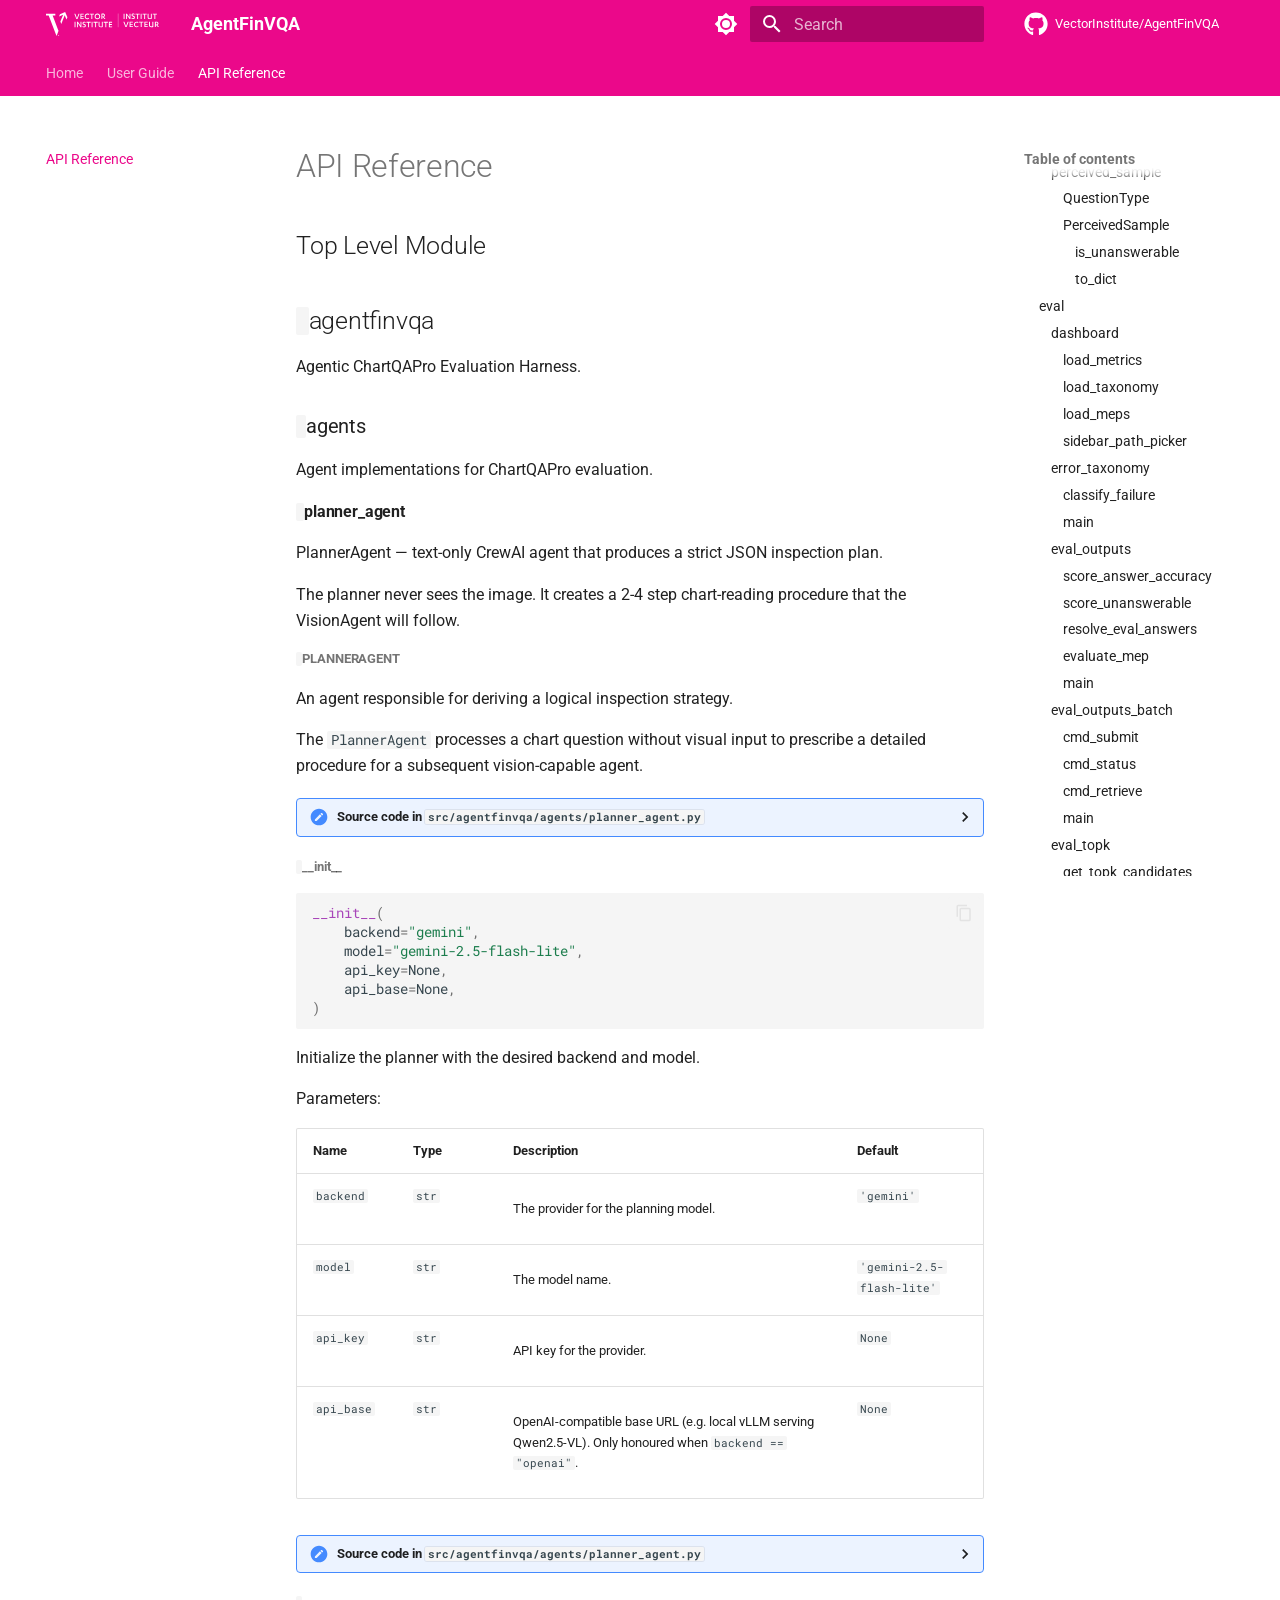
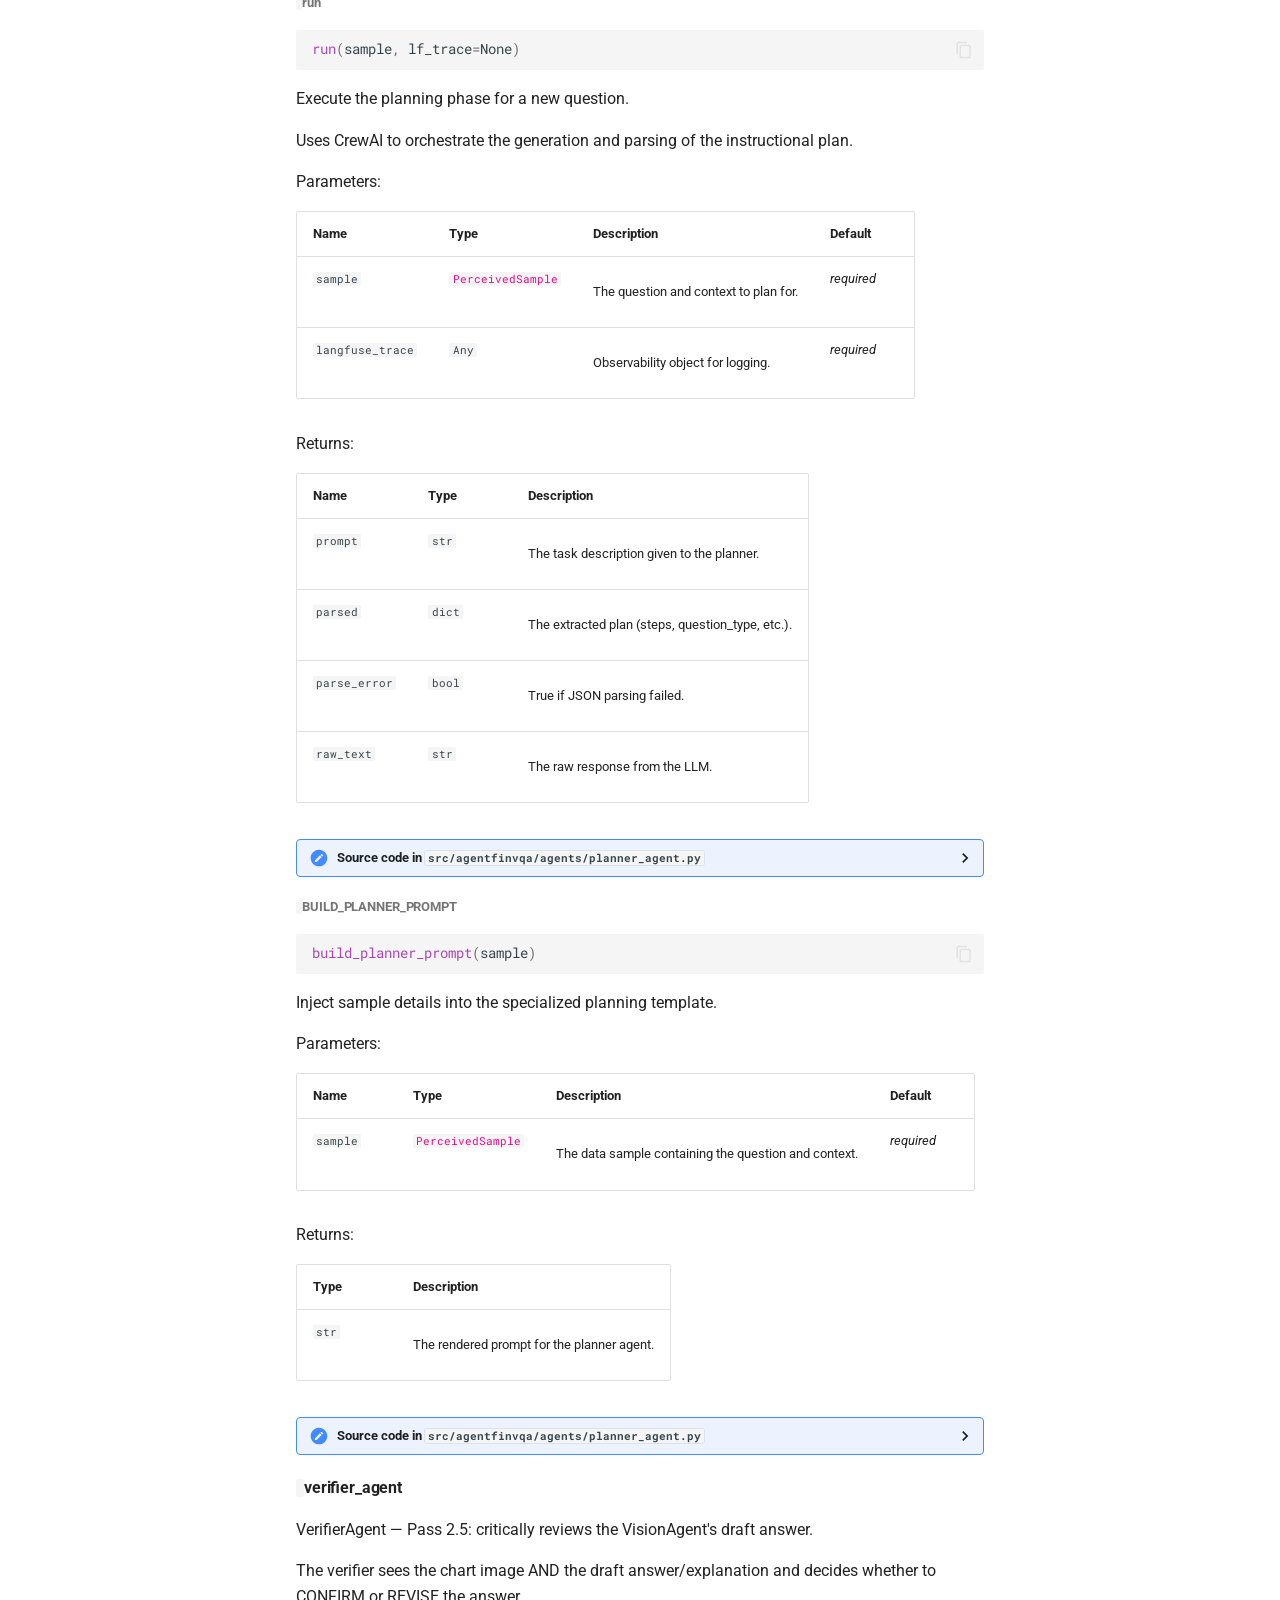
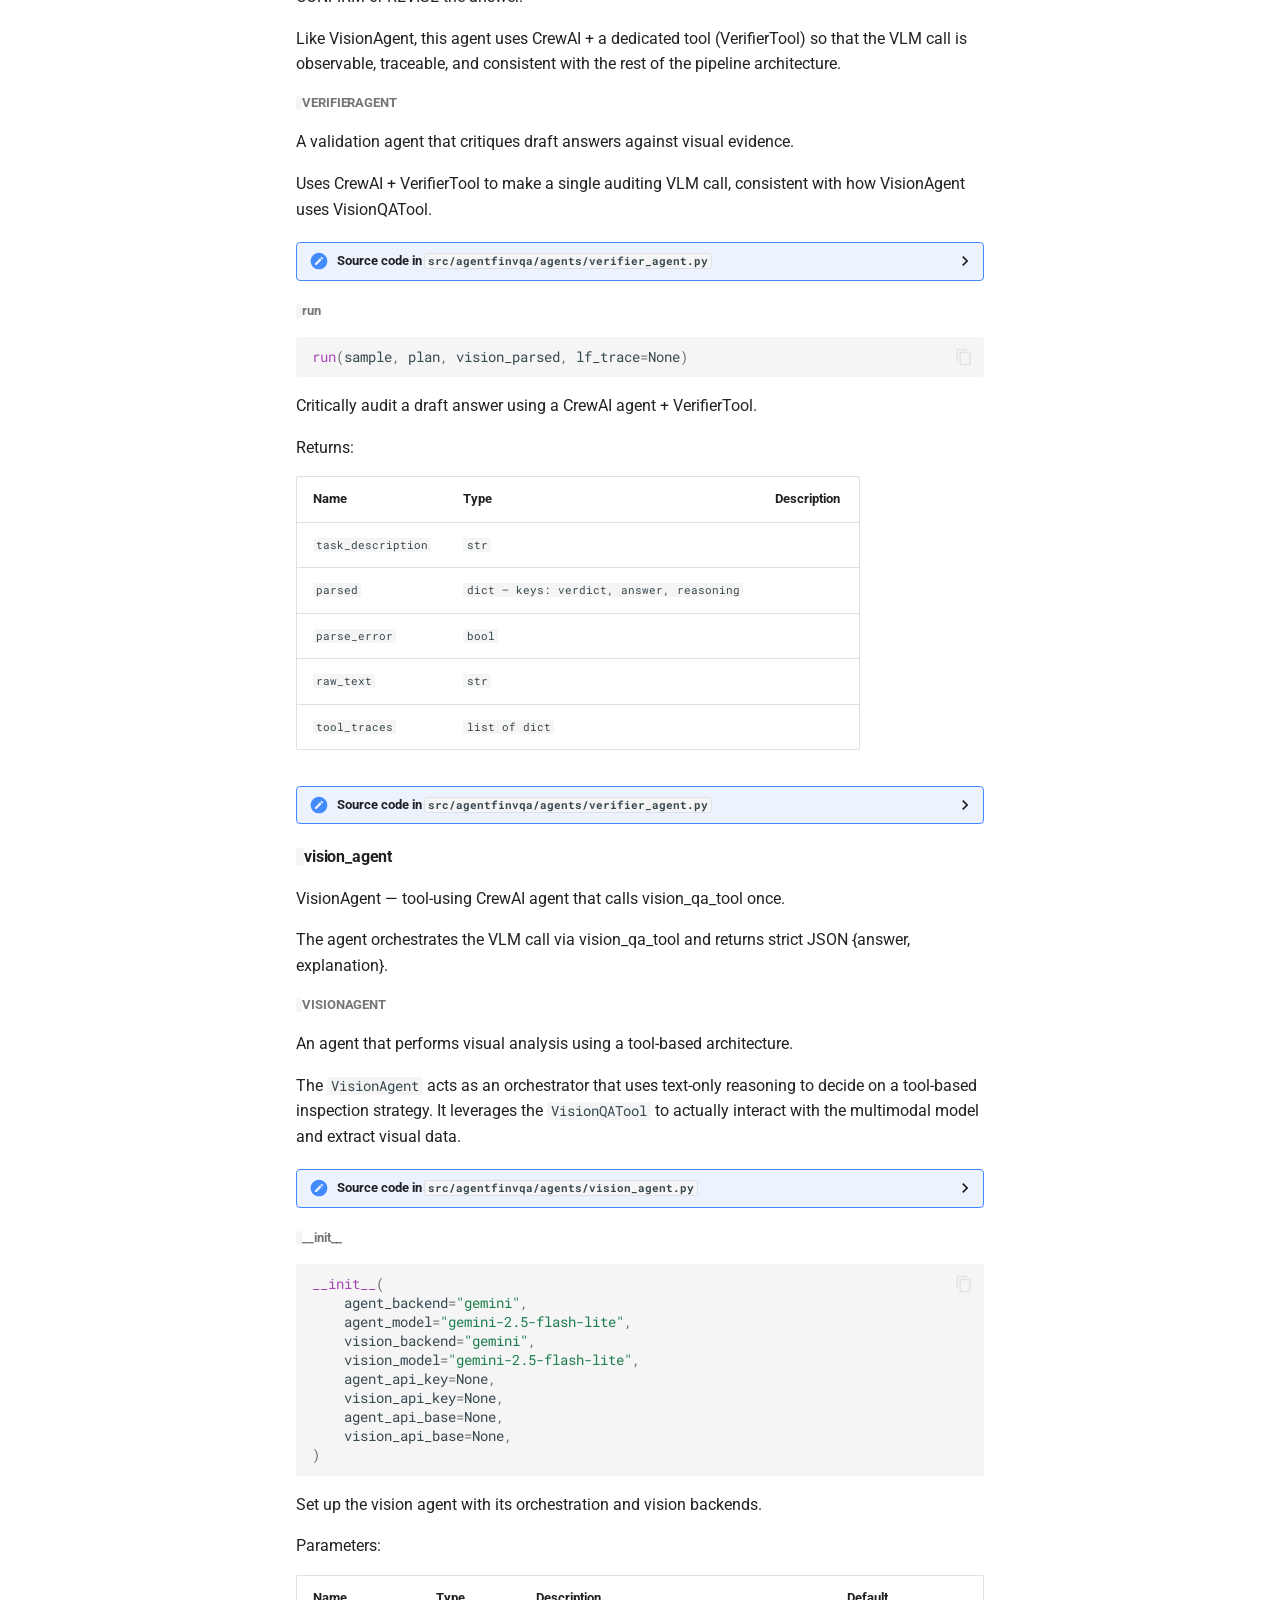
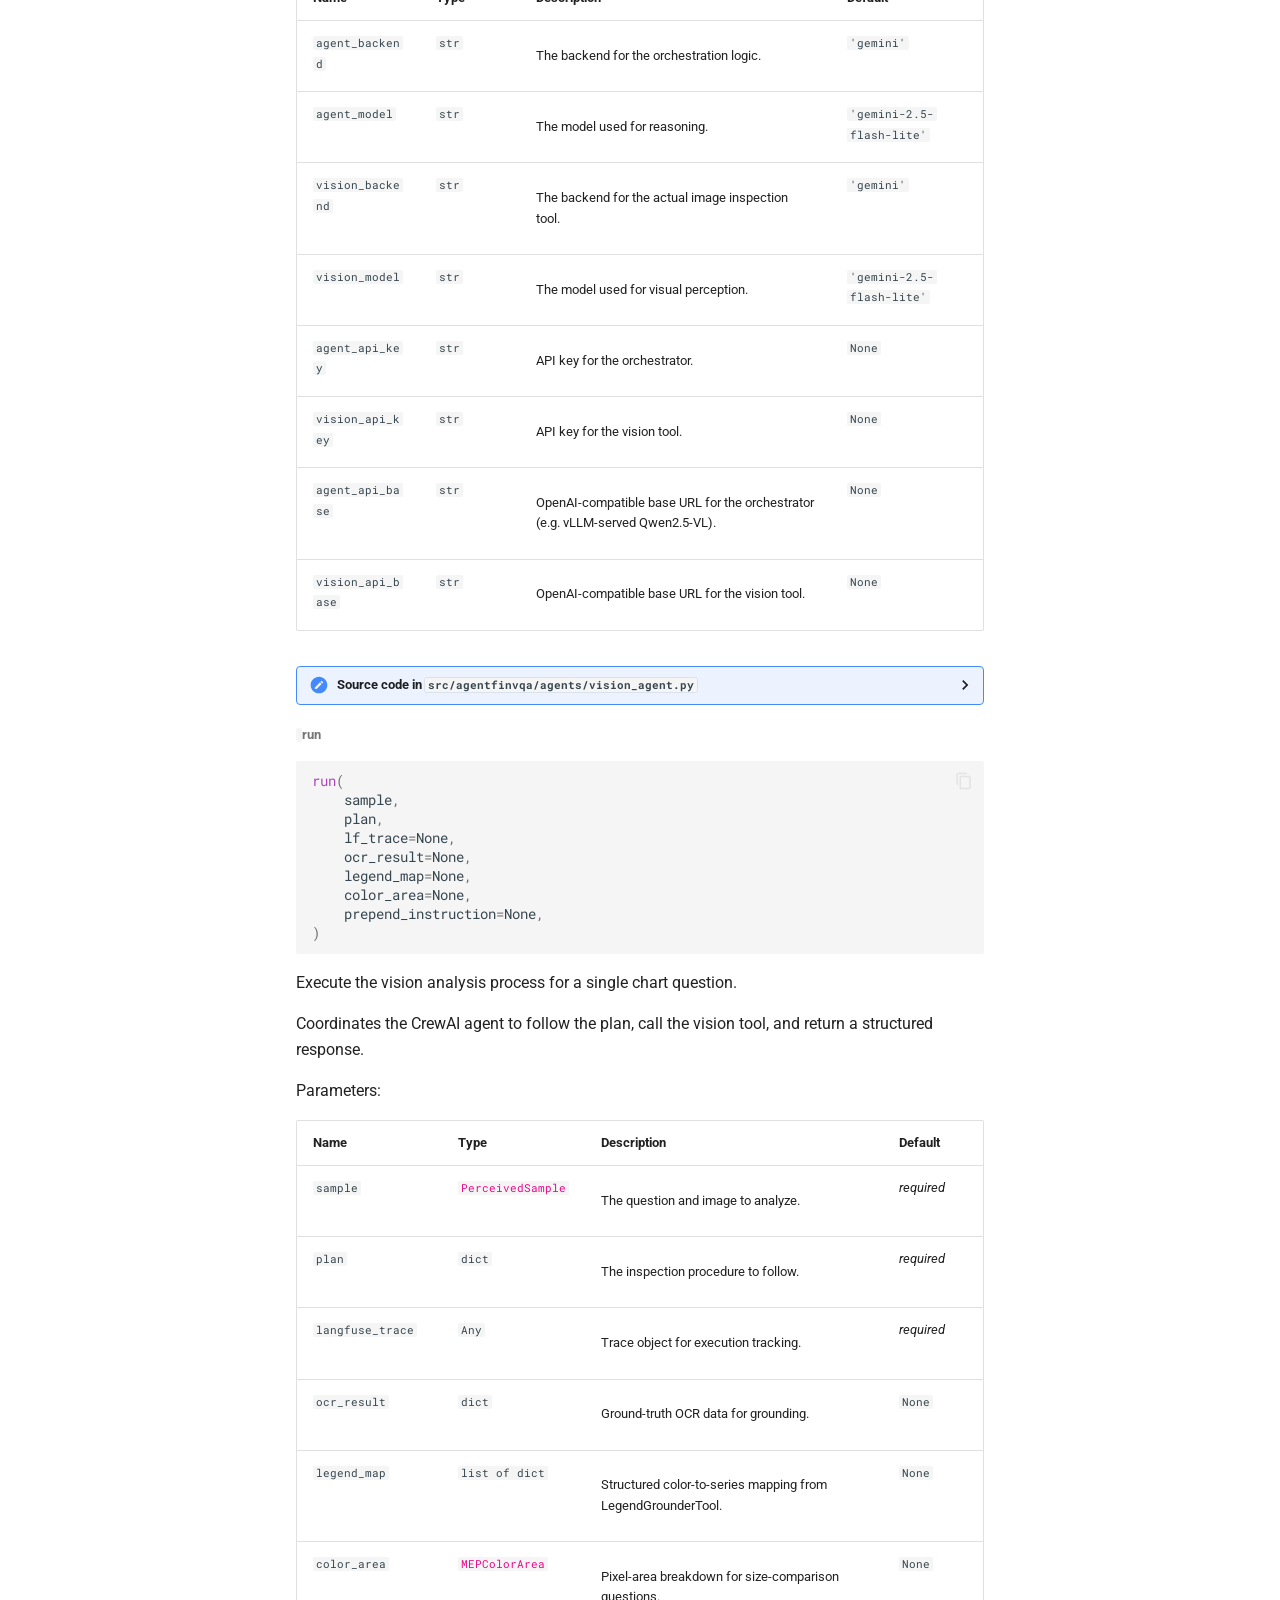
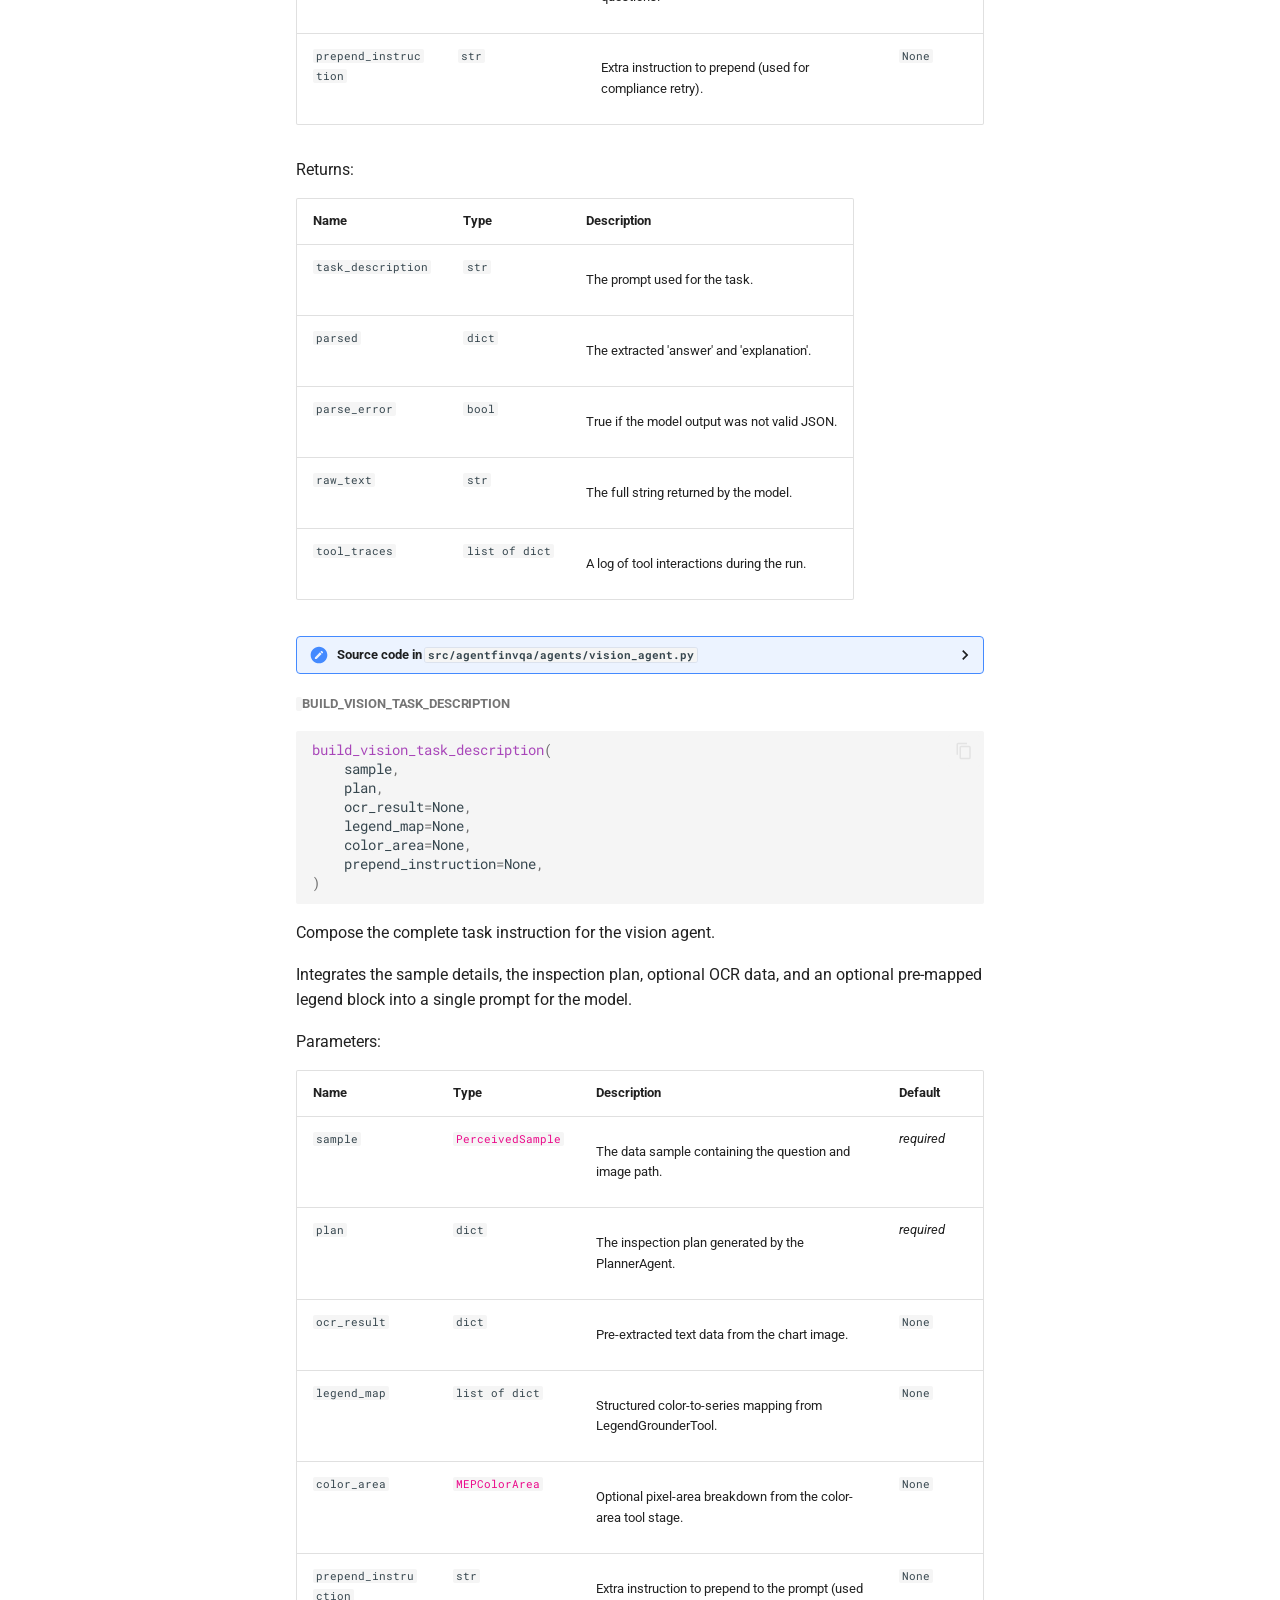
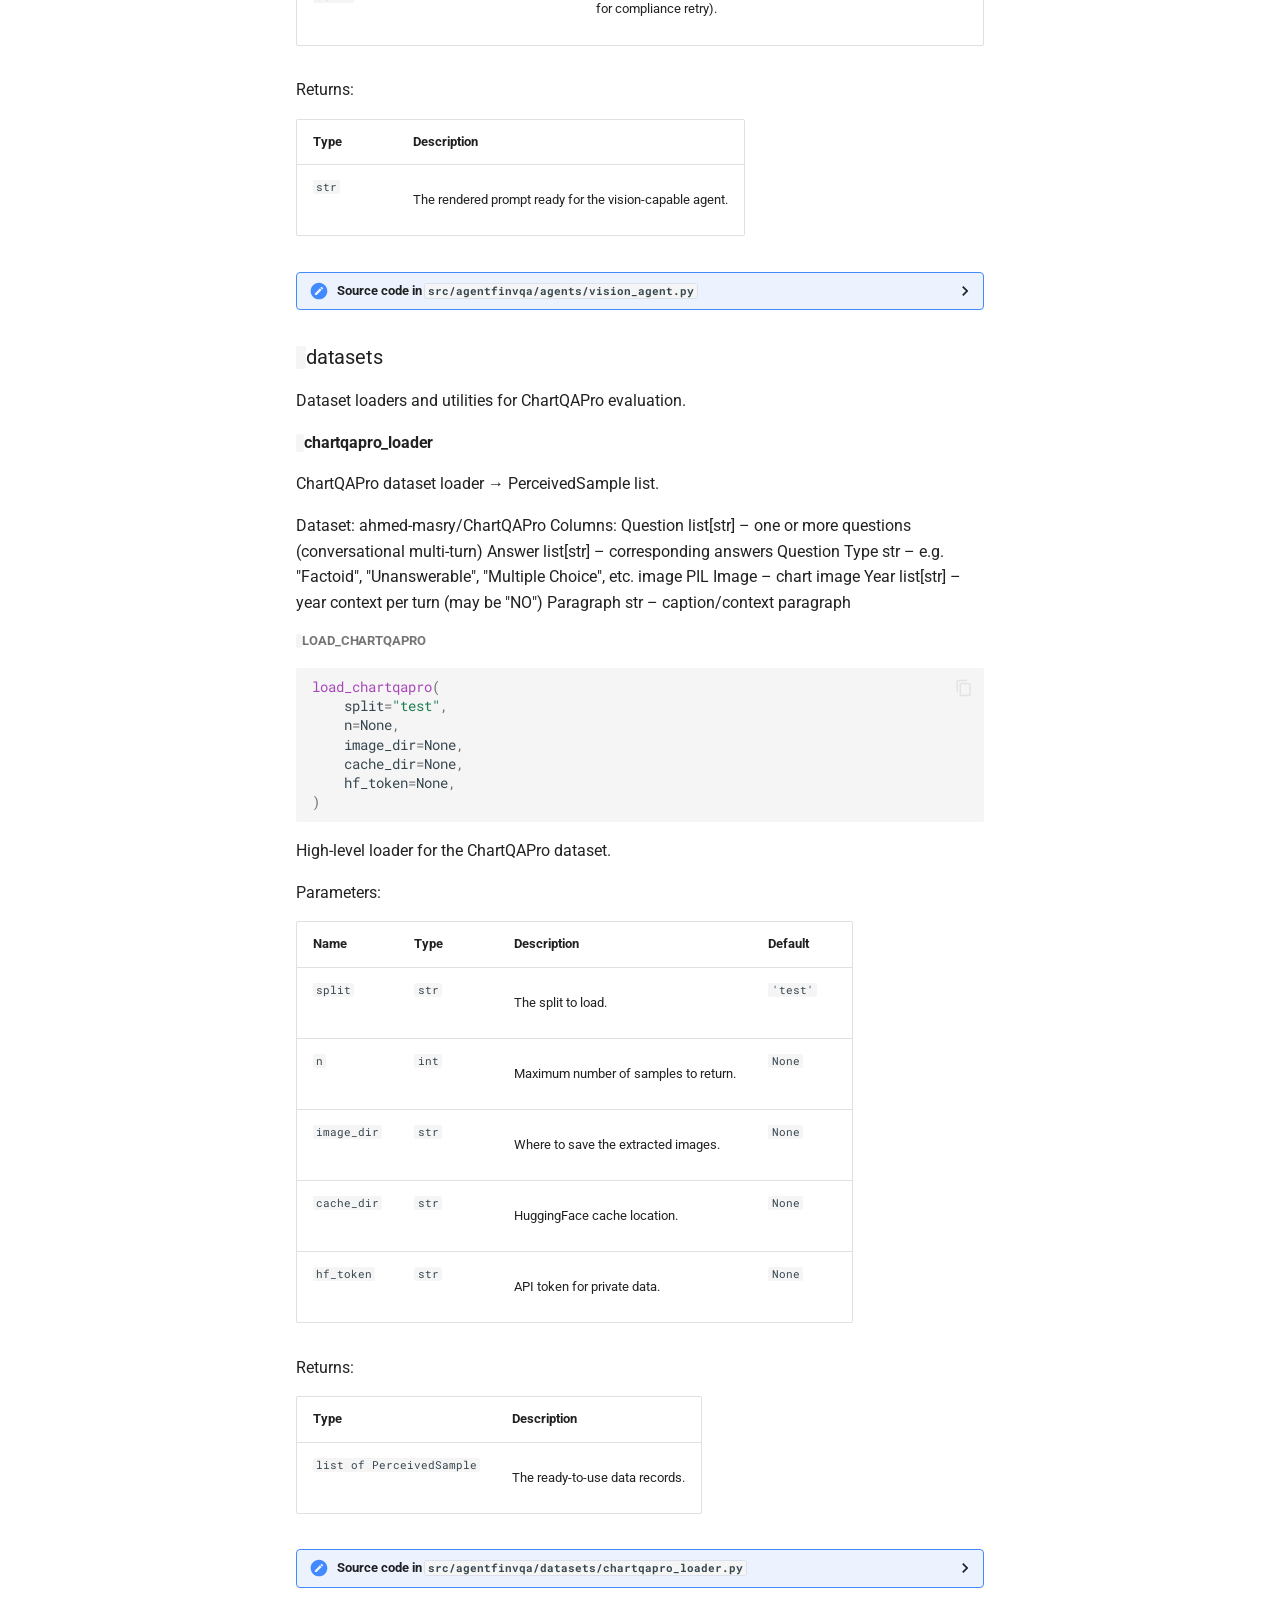
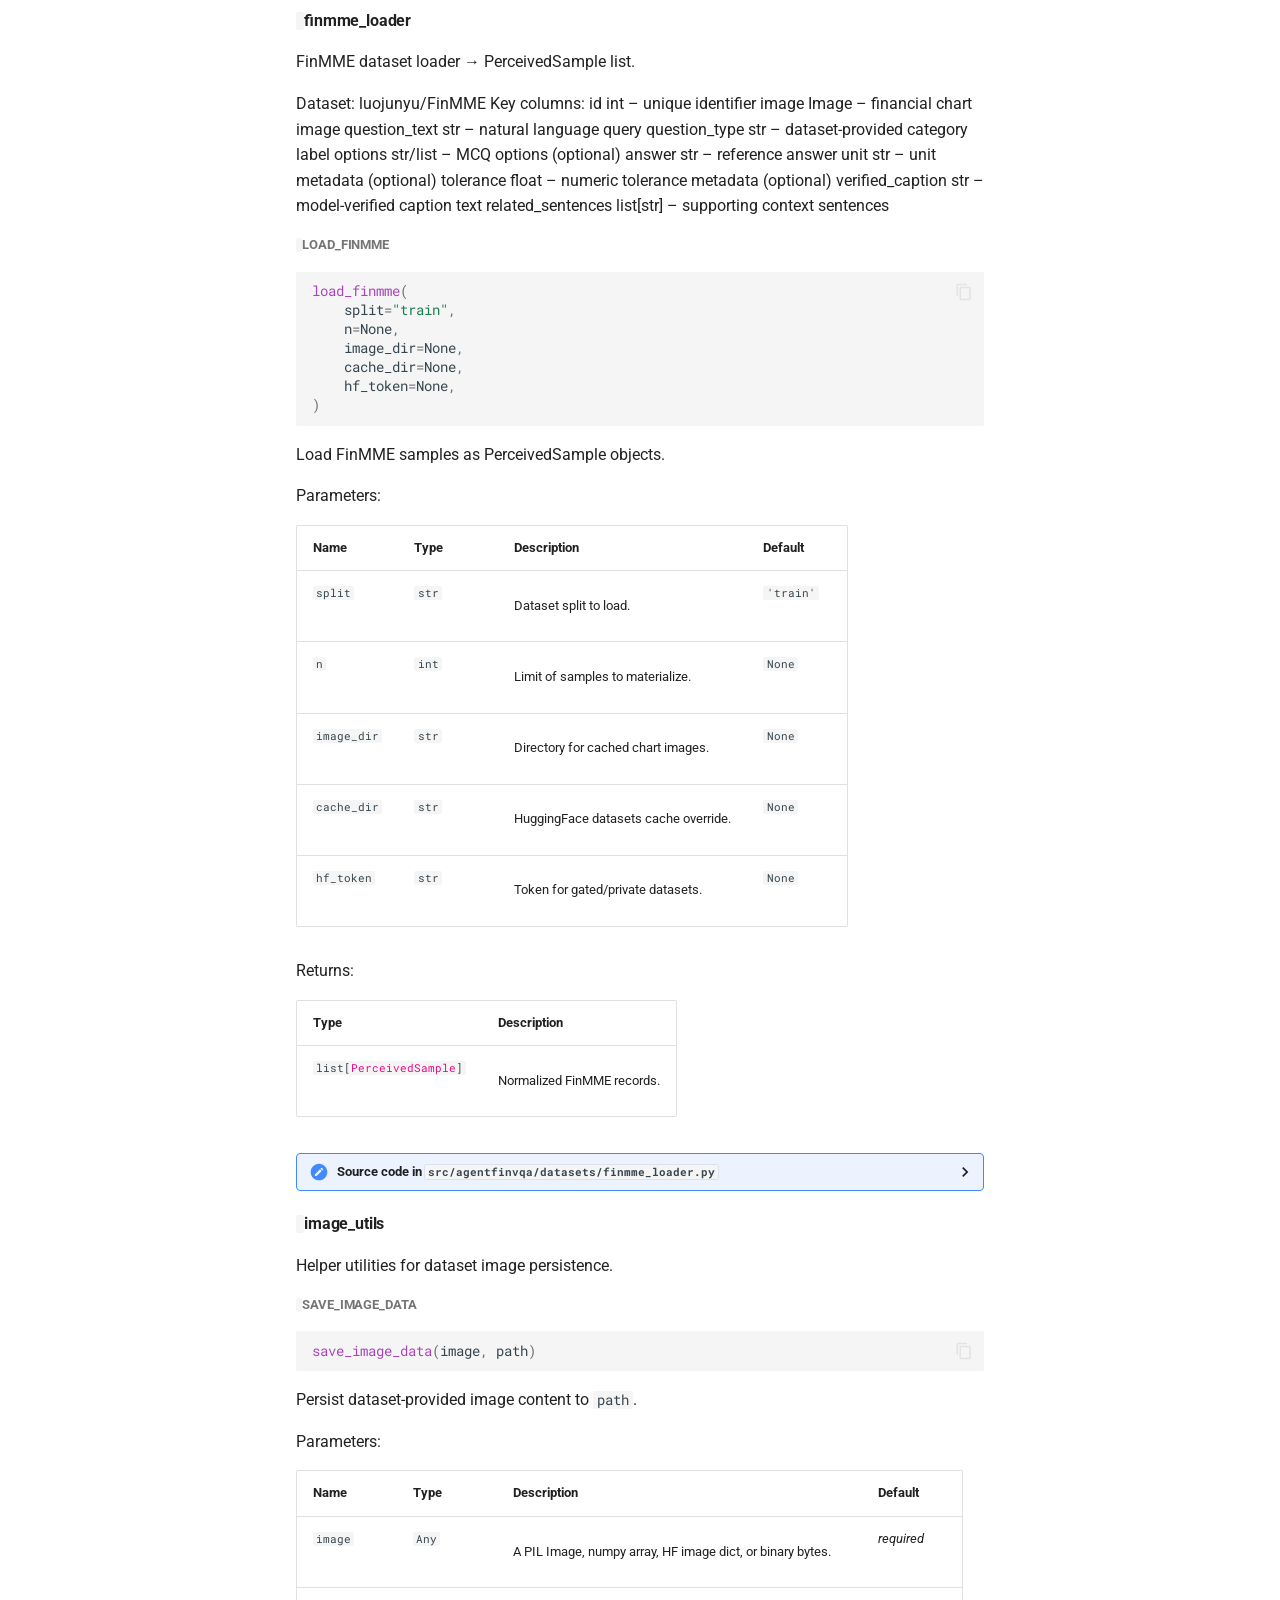
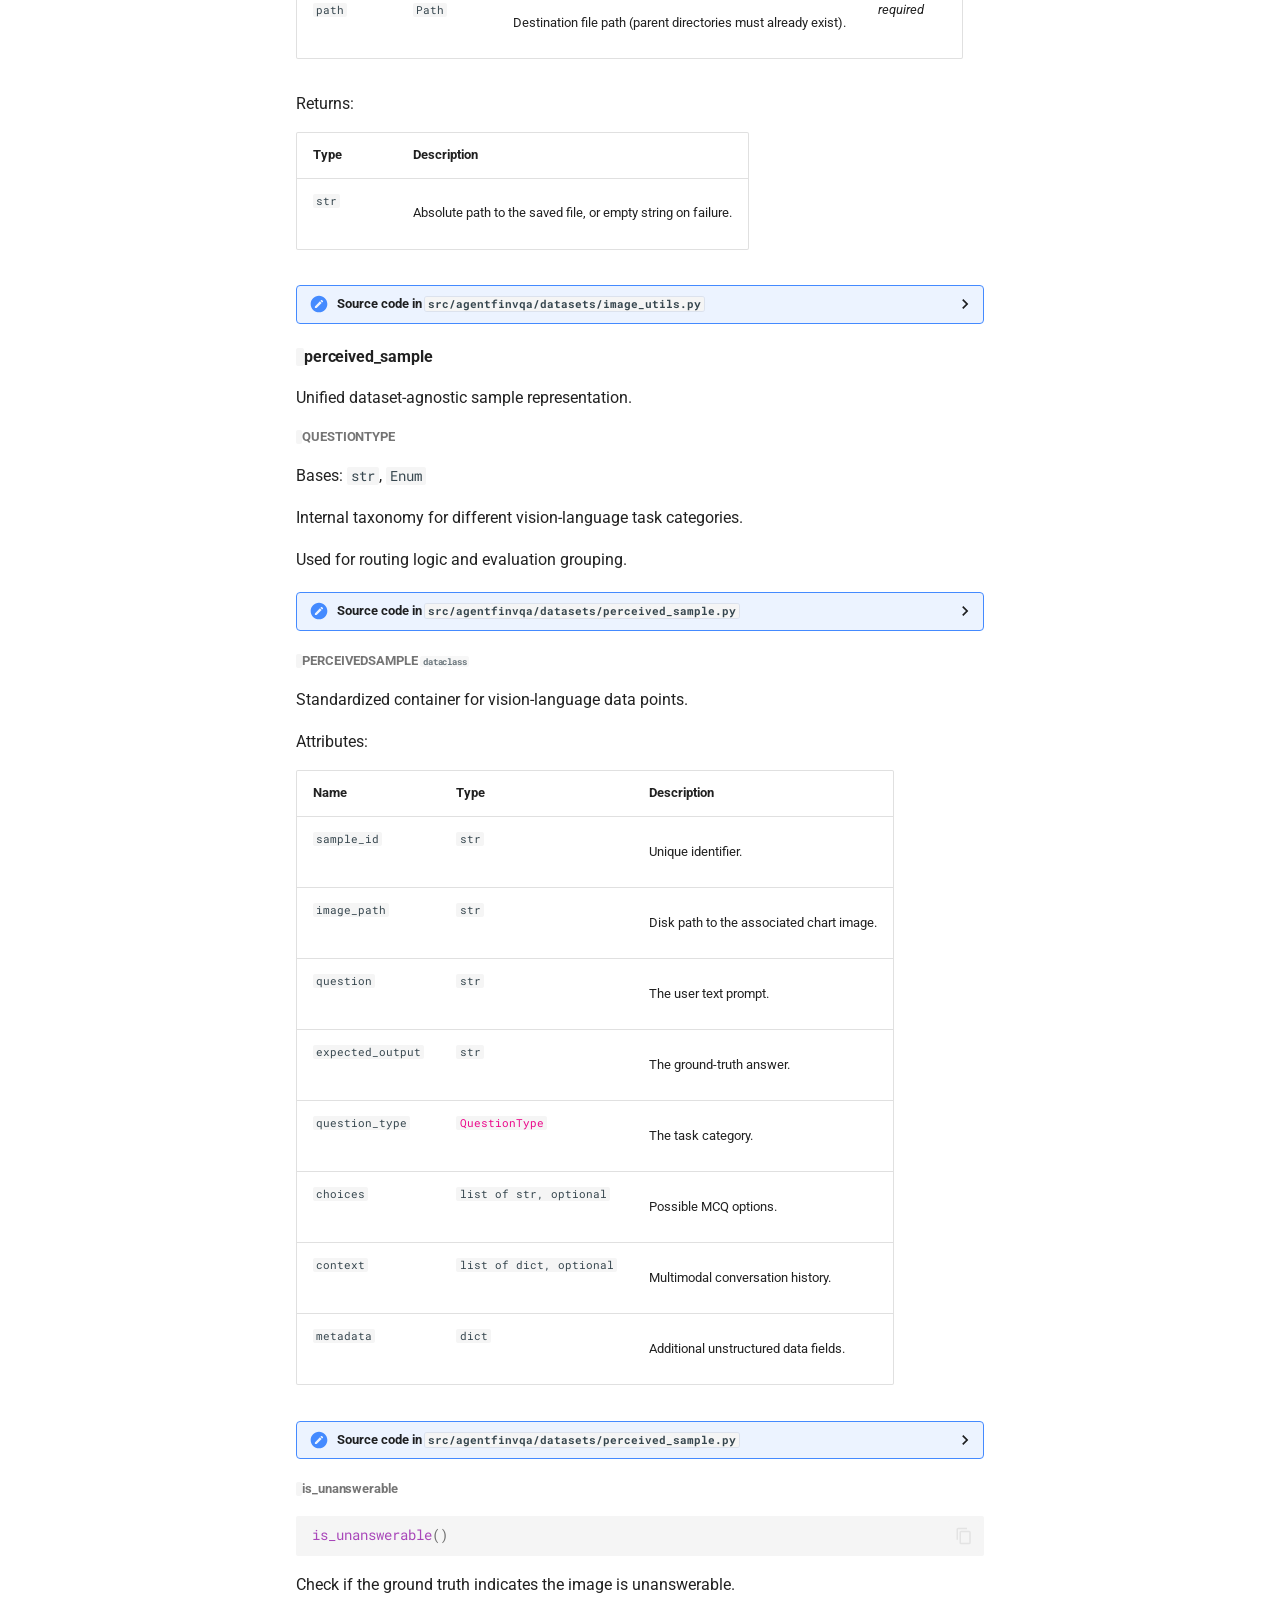
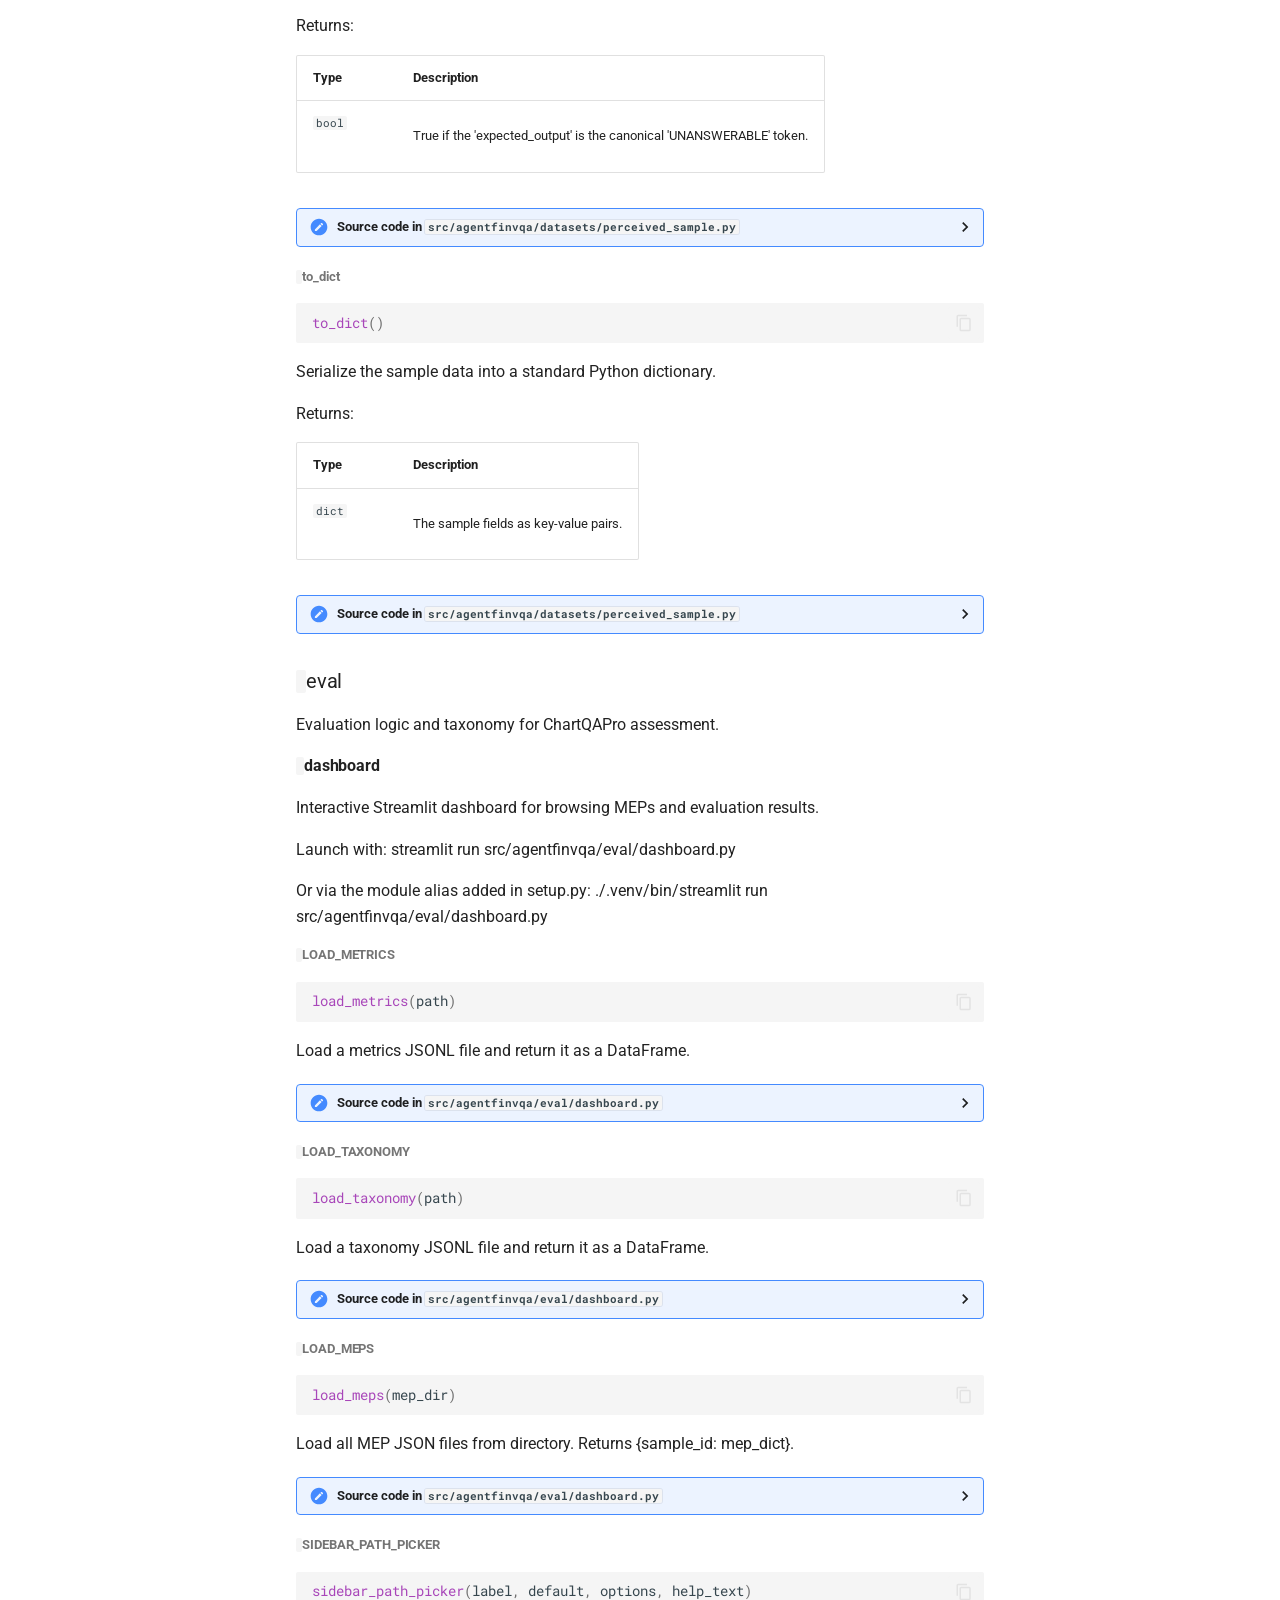
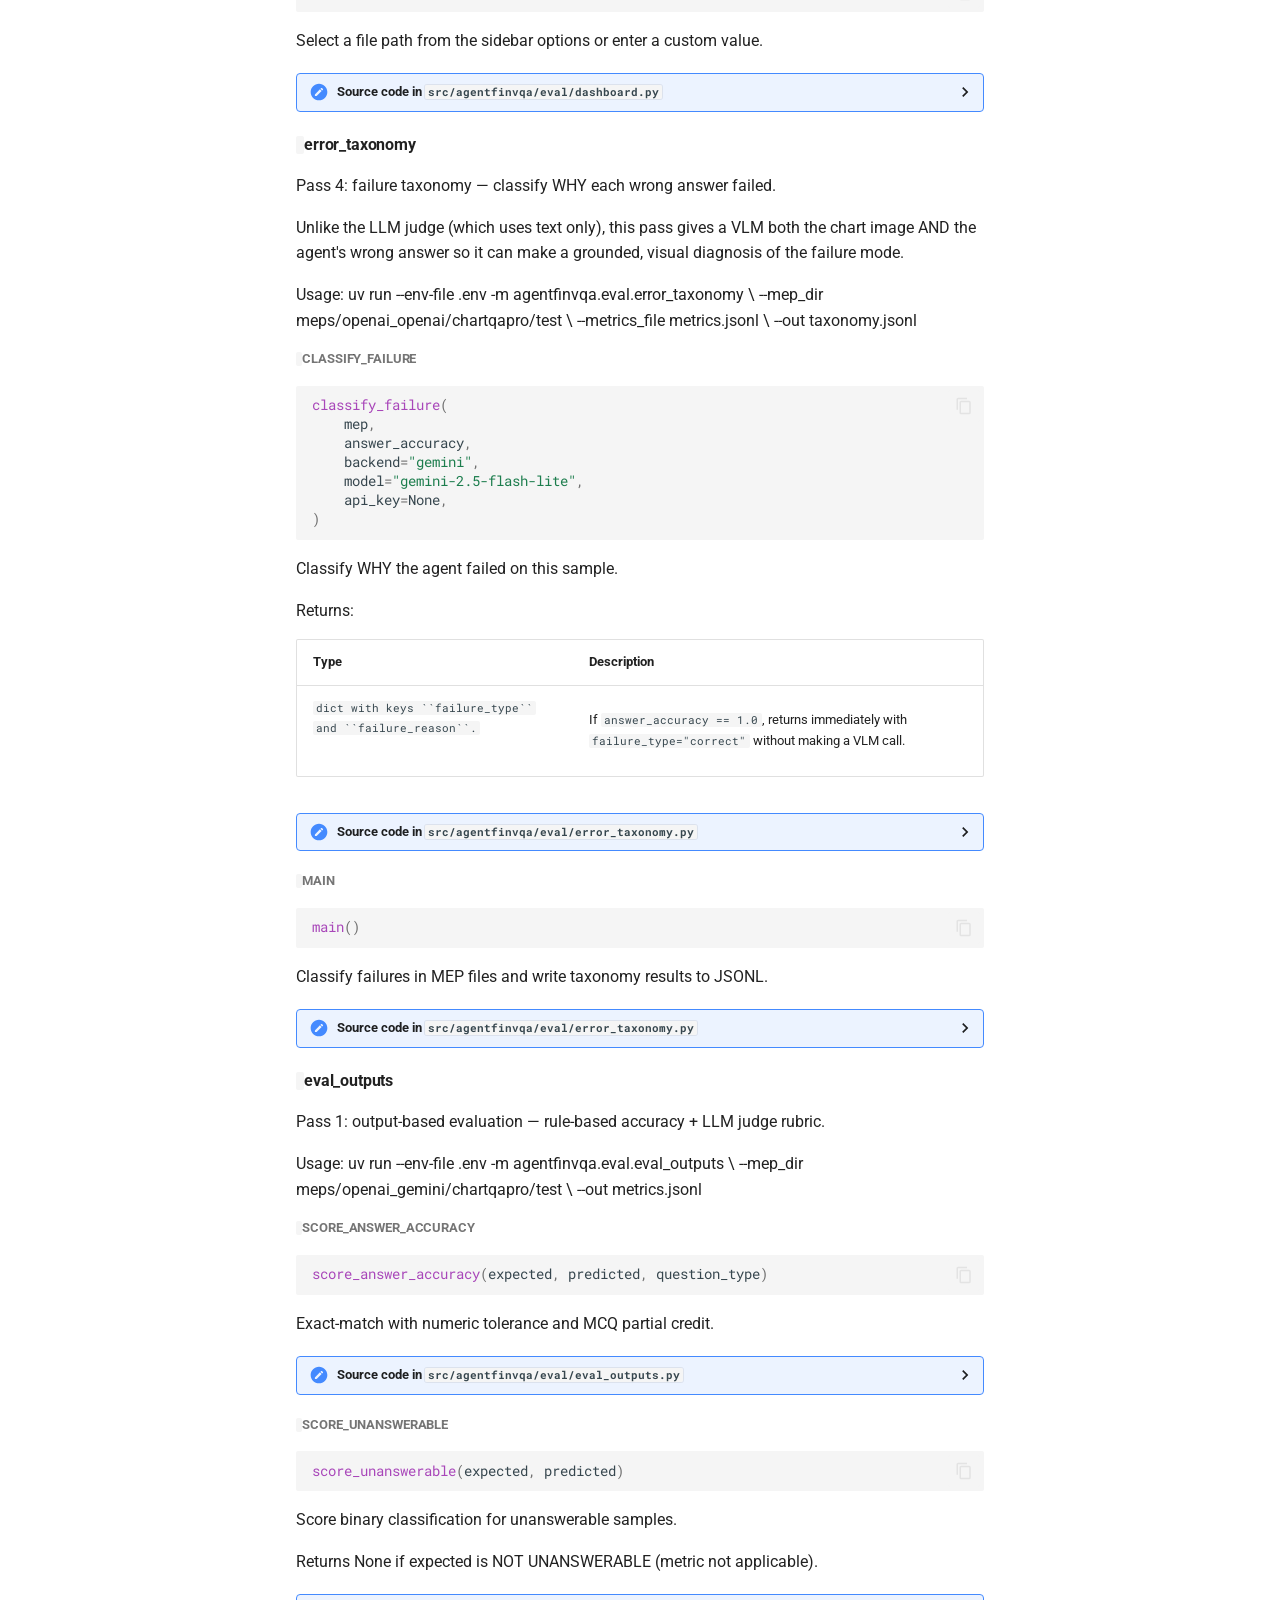
==== commit 16b056e7: "Deploying to gh-pages from @ VectorInstitute/AgentFinVQA@6d9d00f83f2b507edfeaa228b18d18e0ded18c28 🚀" ====
--- a/api/index.html
+++ b/api/index.html
@@ -566,17 +566,6 @@
       <ul class="md-nav__list">
         
           <li class="md-nav__item">
-  <a href="#agentfinvqa.agents.verifier_agent.VerifierAgent.__init__" class="md-nav__link">
-    <span class="md-ellipsis">
-      
-        <code class="doc-symbol doc-symbol-toc doc-symbol-method"></code>&nbsp;__init__
-      
-    </span>
-  </a>
-  
-</li>
-        
-          <li class="md-nav__item">
   <a href="#agentfinvqa.agents.verifier_agent.VerifierAgent.run" class="md-nav__link">
     <span class="md-ellipsis">
       
@@ -710,6 +699,62 @@
 </li>
         
           <li class="md-nav__item">
+  <a href="#agentfinvqa.datasets.finmme_loader" class="md-nav__link">
+    <span class="md-ellipsis">
+      
+        <code class="doc-symbol doc-symbol-toc doc-symbol-module"></code>&nbsp;finmme_loader
+      
+    </span>
+  </a>
+  
+    <nav class="md-nav" aria-label=" finmme_loader">
+      <ul class="md-nav__list">
+        
+          <li class="md-nav__item">
+  <a href="#agentfinvqa.datasets.finmme_loader.load_finmme" class="md-nav__link">
+    <span class="md-ellipsis">
+      
+        <code class="doc-symbol doc-symbol-toc doc-symbol-function"></code>&nbsp;load_finmme
+      
+    </span>
+  </a>
+  
+</li>
+        
+      </ul>
+    </nav>
+  
+</li>
+        
+          <li class="md-nav__item">
+  <a href="#agentfinvqa.datasets.image_utils" class="md-nav__link">
+    <span class="md-ellipsis">
+      
+        <code class="doc-symbol doc-symbol-toc doc-symbol-module"></code>&nbsp;image_utils
+      
+    </span>
+  </a>
+  
+    <nav class="md-nav" aria-label=" image_utils">
+      <ul class="md-nav__list">
+        
+          <li class="md-nav__item">
+  <a href="#agentfinvqa.datasets.image_utils.save_image_data" class="md-nav__link">
+    <span class="md-ellipsis">
+      
+        <code class="doc-symbol doc-symbol-toc doc-symbol-function"></code>&nbsp;save_image_data
+      
+    </span>
+  </a>
+  
+</li>
+        
+      </ul>
+    </nav>
+  
+</li>
+        
+          <li class="md-nav__item">
   <a href="#agentfinvqa.datasets.perceived_sample" class="md-nav__link">
     <span class="md-ellipsis">
       
@@ -838,6 +883,17 @@
   
 </li>
         
+          <li class="md-nav__item">
+  <a href="#agentfinvqa.eval.dashboard.sidebar_path_picker" class="md-nav__link">
+    <span class="md-ellipsis">
+      
+        <code class="doc-symbol doc-symbol-toc doc-symbol-function"></code>&nbsp;sidebar_path_picker
+      
+    </span>
+  </a>
+  
+</li>
+        
       </ul>
     </nav>
   
@@ -917,6 +973,17 @@
 </li>
         
           <li class="md-nav__item">
+  <a href="#agentfinvqa.eval.eval_outputs.resolve_eval_answers" class="md-nav__link">
+    <span class="md-ellipsis">
+      
+        <code class="doc-symbol doc-symbol-toc doc-symbol-function"></code>&nbsp;resolve_eval_answers
+      
+    </span>
+  </a>
+  
+</li>
+        
+          <li class="md-nav__item">
   <a href="#agentfinvqa.eval.eval_outputs.evaluate_mep" class="md-nav__link">
     <span class="md-ellipsis">
       
@@ -944,6 +1011,67 @@
 </li>
         
           <li class="md-nav__item">
+  <a href="#agentfinvqa.eval.eval_outputs_batch" class="md-nav__link">
+    <span class="md-ellipsis">
+      
+        <code class="doc-symbol doc-symbol-toc doc-symbol-module"></code>&nbsp;eval_outputs_batch
+      
+    </span>
+  </a>
+  
+    <nav class="md-nav" aria-label=" eval_outputs_batch">
+      <ul class="md-nav__list">
+        
+          <li class="md-nav__item">
+  <a href="#agentfinvqa.eval.eval_outputs_batch.cmd_submit" class="md-nav__link">
+    <span class="md-ellipsis">
+      
+        <code class="doc-symbol doc-symbol-toc doc-symbol-function"></code>&nbsp;cmd_submit
+      
+    </span>
+  </a>
+  
+</li>
+        
+          <li class="md-nav__item">
+  <a href="#agentfinvqa.eval.eval_outputs_batch.cmd_status" class="md-nav__link">
+    <span class="md-ellipsis">
+      
+        <code class="doc-symbol doc-symbol-toc doc-symbol-function"></code>&nbsp;cmd_status
+      
+    </span>
+  </a>
+  
+</li>
+        
+          <li class="md-nav__item">
+  <a href="#agentfinvqa.eval.eval_outputs_batch.cmd_retrieve" class="md-nav__link">
+    <span class="md-ellipsis">
+      
+        <code class="doc-symbol doc-symbol-toc doc-symbol-function"></code>&nbsp;cmd_retrieve
+      
+    </span>
+  </a>
+  
+</li>
+        
+          <li class="md-nav__item">
+  <a href="#agentfinvqa.eval.eval_outputs_batch.main" class="md-nav__link">
+    <span class="md-ellipsis">
+      
+        <code class="doc-symbol doc-symbol-toc doc-symbol-function"></code>&nbsp;main
+      
+    </span>
+  </a>
+  
+</li>
+        
+      </ul>
+    </nav>
+  
+</li>
+        
+          <li class="md-nav__item">
   <a href="#agentfinvqa.eval.eval_topk" class="md-nav__link">
     <span class="md-ellipsis">
       
@@ -1072,6 +1200,67 @@
 </li>
         
           <li class="md-nav__item">
+  <a href="#agentfinvqa.eval.judge_batch" class="md-nav__link">
+    <span class="md-ellipsis">
+      
+        <code class="doc-symbol doc-symbol-toc doc-symbol-module"></code>&nbsp;judge_batch
+      
+    </span>
+  </a>
+  
+    <nav class="md-nav" aria-label=" judge_batch">
+      <ul class="md-nav__list">
+        
+          <li class="md-nav__item">
+  <a href="#agentfinvqa.eval.judge_batch.batch_judge_meps" class="md-nav__link">
+    <span class="md-ellipsis">
+      
+        <code class="doc-symbol doc-symbol-toc doc-symbol-function"></code>&nbsp;batch_judge_meps
+      
+    </span>
+  </a>
+  
+</li>
+        
+          <li class="md-nav__item">
+  <a href="#agentfinvqa.eval.judge_batch.submit_batch_job" class="md-nav__link">
+    <span class="md-ellipsis">
+      
+        <code class="doc-symbol doc-symbol-toc doc-symbol-function"></code>&nbsp;submit_batch_job
+      
+    </span>
+  </a>
+  
+</li>
+        
+          <li class="md-nav__item">
+  <a href="#agentfinvqa.eval.judge_batch.get_job_state" class="md-nav__link">
+    <span class="md-ellipsis">
+      
+        <code class="doc-symbol doc-symbol-toc doc-symbol-function"></code>&nbsp;get_job_state
+      
+    </span>
+  </a>
+  
+</li>
+        
+          <li class="md-nav__item">
+  <a href="#agentfinvqa.eval.judge_batch.retrieve_batch_results" class="md-nav__link">
+    <span class="md-ellipsis">
+      
+        <code class="doc-symbol doc-symbol-toc doc-symbol-function"></code>&nbsp;retrieve_batch_results
+      
+    </span>
+  </a>
+  
+</li>
+        
+      </ul>
+    </nav>
+  
+</li>
+        
+          <li class="md-nav__item">
   <a href="#agentfinvqa.eval.report" class="md-nav__link">
     <span class="md-ellipsis">
       
@@ -1251,6 +1440,17 @@
       <ul class="md-nav__list">
         
           <li class="md-nav__item">
+  <a href="#agentfinvqa.langfuse_integration.dataset.DatasetLoaderConfig" class="md-nav__link">
+    <span class="md-ellipsis">
+      
+        <code class="doc-symbol doc-symbol-toc doc-symbol-class"></code>&nbsp;DatasetLoaderConfig
+      
+    </span>
+  </a>
+  
+</li>
+        
+          <li class="md-nav__item">
   <a href="#agentfinvqa.langfuse_integration.dataset.register_dataset" class="md-nav__link">
     <span class="md-ellipsis">
       
@@ -1556,6 +1756,28 @@
 </li>
         
           <li class="md-nav__item">
+  <a href="#agentfinvqa.mep.schema.MEPLegendGrounding" class="md-nav__link">
+    <span class="md-ellipsis">
+      
+        <code class="doc-symbol doc-symbol-toc doc-symbol-class"></code>&nbsp;MEPLegendGrounding
+      
+    </span>
+  </a>
+  
+</li>
+        
+          <li class="md-nav__item">
+  <a href="#agentfinvqa.mep.schema.MEPColorArea" class="md-nav__link">
+    <span class="md-ellipsis">
+      
+        <code class="doc-symbol doc-symbol-toc doc-symbol-class"></code>&nbsp;MEPColorArea
+      
+    </span>
+  </a>
+  
+</li>
+        
+          <li class="md-nav__item">
   <a href="#agentfinvqa.mep.schema.MEPTimestamps" class="md-nav__link">
     <span class="md-ellipsis">
       
@@ -1612,6 +1834,17 @@
       <ul class="md-nav__list">
         
           <li class="md-nav__item">
+  <a href="#agentfinvqa.mep.writer.mep_dataset_split_relpath" class="md-nav__link">
+    <span class="md-ellipsis">
+      
+        <code class="doc-symbol doc-symbol-toc doc-symbol-function"></code>&nbsp;mep_dataset_split_relpath
+      
+    </span>
+  </a>
+  
+</li>
+        
+          <li class="md-nav__item">
   <a href="#agentfinvqa.mep.writer.write_mep" class="md-nav__link">
     <span class="md-ellipsis">
       
@@ -1679,6 +1912,28 @@
       <ul class="md-nav__list">
         
           <li class="md-nav__item">
+  <a href="#agentfinvqa.runner.run_generate_meps.DatasetConfig" class="md-nav__link">
+    <span class="md-ellipsis">
+      
+        <code class="doc-symbol doc-symbol-toc doc-symbol-class"></code>&nbsp;DatasetConfig
+      
+    </span>
+  </a>
+  
+</li>
+        
+          <li class="md-nav__item">
+  <a href="#agentfinvqa.runner.run_generate_meps.estimated_chart_area_pixels" class="md-nav__link">
+    <span class="md-ellipsis">
+      
+        <code class="doc-symbol doc-symbol-toc doc-symbol-function"></code>&nbsp;estimated_chart_area_pixels
+      
+    </span>
+  </a>
+  
+</li>
+        
+          <li class="md-nav__item">
   <a href="#agentfinvqa.runner.run_generate_meps.process_sample" class="md-nav__link">
     <span class="md-ellipsis">
       
@@ -1779,6 +2034,123 @@
 </li>
         
           <li class="md-nav__item">
+  <a href="#agentfinvqa.tools.color_area_tool" class="md-nav__link">
+    <span class="md-ellipsis">
+      
+        <code class="doc-symbol doc-symbol-toc doc-symbol-module"></code>&nbsp;color_area_tool
+      
+    </span>
+  </a>
+  
+    <nav class="md-nav" aria-label=" color_area_tool">
+      <ul class="md-nav__list">
+        
+          <li class="md-nav__item">
+  <a href="#agentfinvqa.tools.color_area_tool.color_area_tool" class="md-nav__link">
+    <span class="md-ellipsis">
+      
+        <code class="doc-symbol doc-symbol-toc doc-symbol-function"></code>&nbsp;color_area_tool
+      
+    </span>
+  </a>
+  
+</li>
+        
+          <li class="md-nav__item">
+  <a href="#agentfinvqa.tools.color_area_tool.should_trigger_color_area" class="md-nav__link">
+    <span class="md-ellipsis">
+      
+        <code class="doc-symbol doc-symbol-toc doc-symbol-function"></code>&nbsp;should_trigger_color_area
+      
+    </span>
+  </a>
+  
+</li>
+        
+          <li class="md-nav__item">
+  <a href="#agentfinvqa.tools.color_area_tool.check_color_ambiguity" class="md-nav__link">
+    <span class="md-ellipsis">
+      
+        <code class="doc-symbol doc-symbol-toc doc-symbol-function"></code>&nbsp;check_color_ambiguity
+      
+    </span>
+  </a>
+  
+</li>
+        
+          <li class="md-nav__item">
+  <a href="#agentfinvqa.tools.color_area_tool.format_color_area_block_for_vision" class="md-nav__link">
+    <span class="md-ellipsis">
+      
+        <code class="doc-symbol doc-symbol-toc doc-symbol-function"></code>&nbsp;format_color_area_block_for_vision
+      
+    </span>
+  </a>
+  
+</li>
+        
+      </ul>
+    </nav>
+  
+</li>
+        
+          <li class="md-nav__item">
+  <a href="#agentfinvqa.tools.legend_grounder_tool" class="md-nav__link">
+    <span class="md-ellipsis">
+      
+        <code class="doc-symbol doc-symbol-toc doc-symbol-module"></code>&nbsp;legend_grounder_tool
+      
+    </span>
+  </a>
+  
+    <nav class="md-nav" aria-label=" legend_grounder_tool">
+      <ul class="md-nav__list">
+        
+          <li class="md-nav__item">
+  <a href="#agentfinvqa.tools.legend_grounder_tool.LegendGrounderInput" class="md-nav__link">
+    <span class="md-ellipsis">
+      
+        <code class="doc-symbol doc-symbol-toc doc-symbol-class"></code>&nbsp;LegendGrounderInput
+      
+    </span>
+  </a>
+  
+</li>
+        
+          <li class="md-nav__item">
+  <a href="#agentfinvqa.tools.legend_grounder_tool.LegendGrounderTool" class="md-nav__link">
+    <span class="md-ellipsis">
+      
+        <code class="doc-symbol doc-symbol-toc doc-symbol-class"></code>&nbsp;LegendGrounderTool
+      
+    </span>
+  </a>
+  
+    <nav class="md-nav" aria-label=" LegendGrounderTool">
+      <ul class="md-nav__list">
+        
+          <li class="md-nav__item">
+  <a href="#agentfinvqa.tools.legend_grounder_tool.LegendGrounderTool.pop_traces" class="md-nav__link">
+    <span class="md-ellipsis">
+      
+        <code class="doc-symbol doc-symbol-toc doc-symbol-method"></code>&nbsp;pop_traces
+      
+    </span>
+  </a>
+  
+</li>
+        
+      </ul>
+    </nav>
+  
+</li>
+        
+      </ul>
+    </nav>
+  
+</li>
+        
+          <li class="md-nav__item">
   <a href="#agentfinvqa.tools.ocr_reader_tool" class="md-nav__link">
     <span class="md-ellipsis">
       
@@ -1835,6 +2207,95 @@
 </li>
         
           <li class="md-nav__item">
+  <a href="#agentfinvqa.tools.verifier_tool" class="md-nav__link">
+    <span class="md-ellipsis">
+      
+        <code class="doc-symbol doc-symbol-toc doc-symbol-module"></code>&nbsp;verifier_tool
+      
+    </span>
+  </a>
+  
+    <nav class="md-nav" aria-label=" verifier_tool">
+      <ul class="md-nav__list">
+        
+          <li class="md-nav__item">
+  <a href="#agentfinvqa.tools.verifier_tool.VerifierInput" class="md-nav__link">
+    <span class="md-ellipsis">
+      
+        <code class="doc-symbol doc-symbol-toc doc-symbol-class"></code>&nbsp;VerifierInput
+      
+    </span>
+  </a>
+  
+</li>
+        
+          <li class="md-nav__item">
+  <a href="#agentfinvqa.tools.verifier_tool.VerifierTool" class="md-nav__link">
+    <span class="md-ellipsis">
+      
+        <code class="doc-symbol doc-symbol-toc doc-symbol-class"></code>&nbsp;VerifierTool
+      
+    </span>
+  </a>
+  
+    <nav class="md-nav" aria-label=" VerifierTool">
+      <ul class="md-nav__list">
+        
+          <li class="md-nav__item">
+  <a href="#agentfinvqa.tools.verifier_tool.VerifierTool.pop_traces" class="md-nav__link">
+    <span class="md-ellipsis">
+      
+        <code class="doc-symbol doc-symbol-toc doc-symbol-method"></code>&nbsp;pop_traces
+      
+    </span>
+  </a>
+  
+</li>
+        
+      </ul>
+    </nav>
+  
+</li>
+        
+          <li class="md-nav__item">
+  <a href="#agentfinvqa.tools.verifier_tool.format_ambiguity_block" class="md-nav__link">
+    <span class="md-ellipsis">
+      
+        <code class="doc-symbol doc-symbol-toc doc-symbol-function"></code>&nbsp;format_ambiguity_block
+      
+    </span>
+  </a>
+  
+</li>
+        
+          <li class="md-nav__item">
+  <a href="#agentfinvqa.tools.verifier_tool.format_source_sentences_block" class="md-nav__link">
+    <span class="md-ellipsis">
+      
+        <code class="doc-symbol doc-symbol-toc doc-symbol-function"></code>&nbsp;format_source_sentences_block
+      
+    </span>
+  </a>
+  
+</li>
+        
+          <li class="md-nav__item">
+  <a href="#agentfinvqa.tools.verifier_tool.choice_analysis_ambiguity_labels" class="md-nav__link">
+    <span class="md-ellipsis">
+      
+        <code class="doc-symbol doc-symbol-toc doc-symbol-function"></code>&nbsp;choice_analysis_ambiguity_labels
+      
+    </span>
+  </a>
+  
+</li>
+        
+      </ul>
+    </nav>
+  
+</li>
+        
+          <li class="md-nav__item">
   <a href="#agentfinvqa.tools.vision_qa_tool" class="md-nav__link">
     <span class="md-ellipsis">
       
@@ -1963,6 +2424,106 @@
     <span class="md-ellipsis">
       
         <code class="doc-symbol doc-symbol-toc doc-symbol-function"></code>&nbsp;parse_strict
+      
+    </span>
+  </a>
+  
+</li>
+        
+      </ul>
+    </nav>
+  
+</li>
+        
+          <li class="md-nav__item">
+  <a href="#agentfinvqa.utils.model_compat" class="md-nav__link">
+    <span class="md-ellipsis">
+      
+        <code class="doc-symbol doc-symbol-toc doc-symbol-module"></code>&nbsp;model_compat
+      
+    </span>
+  </a>
+  
+    <nav class="md-nav" aria-label=" model_compat">
+      <ul class="md-nav__list">
+        
+          <li class="md-nav__item">
+  <a href="#agentfinvqa.utils.model_compat.openai_temperature" class="md-nav__link">
+    <span class="md-ellipsis">
+      
+        <code class="doc-symbol doc-symbol-toc doc-symbol-function"></code>&nbsp;openai_temperature
+      
+    </span>
+  </a>
+  
+</li>
+        
+      </ul>
+    </nav>
+  
+</li>
+        
+          <li class="md-nav__item">
+  <a href="#agentfinvqa.utils.openai_compat" class="md-nav__link">
+    <span class="md-ellipsis">
+      
+        <code class="doc-symbol doc-symbol-toc doc-symbol-module"></code>&nbsp;openai_compat
+      
+    </span>
+  </a>
+  
+    <nav class="md-nav" aria-label=" openai_compat">
+      <ul class="md-nav__list">
+        
+          <li class="md-nav__item">
+  <a href="#agentfinvqa.utils.openai_compat.resolve_openai_endpoint" class="md-nav__link">
+    <span class="md-ellipsis">
+      
+        <code class="doc-symbol doc-symbol-toc doc-symbol-function"></code>&nbsp;resolve_openai_endpoint
+      
+    </span>
+  </a>
+  
+</li>
+        
+          <li class="md-nav__item">
+  <a href="#agentfinvqa.utils.openai_compat.build_openai_client" class="md-nav__link">
+    <span class="md-ellipsis">
+      
+        <code class="doc-symbol doc-symbol-toc doc-symbol-function"></code>&nbsp;build_openai_client
+      
+    </span>
+  </a>
+  
+</li>
+        
+          <li class="md-nav__item">
+  <a href="#agentfinvqa.utils.openai_compat.is_qwen35_model" class="md-nav__link">
+    <span class="md-ellipsis">
+      
+        <code class="doc-symbol doc-symbol-toc doc-symbol-function"></code>&nbsp;is_qwen35_model
+      
+    </span>
+  </a>
+  
+</li>
+        
+          <li class="md-nav__item">
+  <a href="#agentfinvqa.utils.openai_compat.qwen35_extra_body" class="md-nav__link">
+    <span class="md-ellipsis">
+      
+        <code class="doc-symbol doc-symbol-toc doc-symbol-function"></code>&nbsp;qwen35_extra_body
+      
+    </span>
+  </a>
+  
+</li>
+        
+          <li class="md-nav__item">
+  <a href="#agentfinvqa.utils.openai_compat.build_crewai_llm" class="md-nav__link">
+    <span class="md-ellipsis">
+      
+        <code class="doc-symbol doc-symbol-toc doc-symbol-function"></code>&nbsp;build_crewai_llm
       
     </span>
   </a>
@@ -2195,17 +2756,6 @@
       <ul class="md-nav__list">
         
           <li class="md-nav__item">
-  <a href="#agentfinvqa.agents.verifier_agent.VerifierAgent.__init__" class="md-nav__link">
-    <span class="md-ellipsis">
-      
-        <code class="doc-symbol doc-symbol-toc doc-symbol-method"></code>&nbsp;__init__
-      
-    </span>
-  </a>
-  
-</li>
-        
-          <li class="md-nav__item">
   <a href="#agentfinvqa.agents.verifier_agent.VerifierAgent.run" class="md-nav__link">
     <span class="md-ellipsis">
       
@@ -2339,6 +2889,62 @@
 </li>
         
           <li class="md-nav__item">
+  <a href="#agentfinvqa.datasets.finmme_loader" class="md-nav__link">
+    <span class="md-ellipsis">
+      
+        <code class="doc-symbol doc-symbol-toc doc-symbol-module"></code>&nbsp;finmme_loader
+      
+    </span>
+  </a>
+  
+    <nav class="md-nav" aria-label=" finmme_loader">
+      <ul class="md-nav__list">
+        
+          <li class="md-nav__item">
+  <a href="#agentfinvqa.datasets.finmme_loader.load_finmme" class="md-nav__link">
+    <span class="md-ellipsis">
+      
+        <code class="doc-symbol doc-symbol-toc doc-symbol-function"></code>&nbsp;load_finmme
+      
+    </span>
+  </a>
+  
+</li>
+        
+      </ul>
+    </nav>
+  
+</li>
+        
+          <li class="md-nav__item">
+  <a href="#agentfinvqa.datasets.image_utils" class="md-nav__link">
+    <span class="md-ellipsis">
+      
+        <code class="doc-symbol doc-symbol-toc doc-symbol-module"></code>&nbsp;image_utils
+      
+    </span>
+  </a>
+  
+    <nav class="md-nav" aria-label=" image_utils">
+      <ul class="md-nav__list">
+        
+          <li class="md-nav__item">
+  <a href="#agentfinvqa.datasets.image_utils.save_image_data" class="md-nav__link">
+    <span class="md-ellipsis">
+      
+        <code class="doc-symbol doc-symbol-toc doc-symbol-function"></code>&nbsp;save_image_data
+      
+    </span>
+  </a>
+  
+</li>
+        
+      </ul>
+    </nav>
+  
+</li>
+        
+          <li class="md-nav__item">
   <a href="#agentfinvqa.datasets.perceived_sample" class="md-nav__link">
     <span class="md-ellipsis">
       
@@ -2467,6 +3073,17 @@
   
 </li>
         
+          <li class="md-nav__item">
+  <a href="#agentfinvqa.eval.dashboard.sidebar_path_picker" class="md-nav__link">
+    <span class="md-ellipsis">
+      
+        <code class="doc-symbol doc-symbol-toc doc-symbol-function"></code>&nbsp;sidebar_path_picker
+      
+    </span>
+  </a>
+  
+</li>
+        
       </ul>
     </nav>
   
@@ -2546,6 +3163,17 @@
 </li>
         
           <li class="md-nav__item">
+  <a href="#agentfinvqa.eval.eval_outputs.resolve_eval_answers" class="md-nav__link">
+    <span class="md-ellipsis">
+      
+        <code class="doc-symbol doc-symbol-toc doc-symbol-function"></code>&nbsp;resolve_eval_answers
+      
+    </span>
+  </a>
+  
+</li>
+        
+          <li class="md-nav__item">
   <a href="#agentfinvqa.eval.eval_outputs.evaluate_mep" class="md-nav__link">
     <span class="md-ellipsis">
       
@@ -2573,6 +3201,67 @@
 </li>
         
           <li class="md-nav__item">
+  <a href="#agentfinvqa.eval.eval_outputs_batch" class="md-nav__link">
+    <span class="md-ellipsis">
+      
+        <code class="doc-symbol doc-symbol-toc doc-symbol-module"></code>&nbsp;eval_outputs_batch
+      
+    </span>
+  </a>
+  
+    <nav class="md-nav" aria-label=" eval_outputs_batch">
+      <ul class="md-nav__list">
+        
+          <li class="md-nav__item">
+  <a href="#agentfinvqa.eval.eval_outputs_batch.cmd_submit" class="md-nav__link">
+    <span class="md-ellipsis">
+      
+        <code class="doc-symbol doc-symbol-toc doc-symbol-function"></code>&nbsp;cmd_submit
+      
+    </span>
+  </a>
+  
+</li>
+        
+          <li class="md-nav__item">
+  <a href="#agentfinvqa.eval.eval_outputs_batch.cmd_status" class="md-nav__link">
+    <span class="md-ellipsis">
+      
+        <code class="doc-symbol doc-symbol-toc doc-symbol-function"></code>&nbsp;cmd_status
+      
+    </span>
+  </a>
+  
+</li>
+        
+          <li class="md-nav__item">
+  <a href="#agentfinvqa.eval.eval_outputs_batch.cmd_retrieve" class="md-nav__link">
+    <span class="md-ellipsis">
+      
+        <code class="doc-symbol doc-symbol-toc doc-symbol-function"></code>&nbsp;cmd_retrieve
+      
+    </span>
+  </a>
+  
+</li>
+        
+          <li class="md-nav__item">
+  <a href="#agentfinvqa.eval.eval_outputs_batch.main" class="md-nav__link">
+    <span class="md-ellipsis">
+      
+        <code class="doc-symbol doc-symbol-toc doc-symbol-function"></code>&nbsp;main
+      
+    </span>
+  </a>
+  
+</li>
+        
+      </ul>
+    </nav>
+  
+</li>
+        
+          <li class="md-nav__item">
   <a href="#agentfinvqa.eval.eval_topk" class="md-nav__link">
     <span class="md-ellipsis">
       
@@ -2701,6 +3390,67 @@
 </li>
         
           <li class="md-nav__item">
+  <a href="#agentfinvqa.eval.judge_batch" class="md-nav__link">
+    <span class="md-ellipsis">
+      
+        <code class="doc-symbol doc-symbol-toc doc-symbol-module"></code>&nbsp;judge_batch
+      
+    </span>
+  </a>
+  
+    <nav class="md-nav" aria-label=" judge_batch">
+      <ul class="md-nav__list">
+        
+          <li class="md-nav__item">
+  <a href="#agentfinvqa.eval.judge_batch.batch_judge_meps" class="md-nav__link">
+    <span class="md-ellipsis">
+      
+        <code class="doc-symbol doc-symbol-toc doc-symbol-function"></code>&nbsp;batch_judge_meps
+      
+    </span>
+  </a>
+  
+</li>
+        
+          <li class="md-nav__item">
+  <a href="#agentfinvqa.eval.judge_batch.submit_batch_job" class="md-nav__link">
+    <span class="md-ellipsis">
+      
+        <code class="doc-symbol doc-symbol-toc doc-symbol-function"></code>&nbsp;submit_batch_job
+      
+    </span>
+  </a>
+  
+</li>
+        
+          <li class="md-nav__item">
+  <a href="#agentfinvqa.eval.judge_batch.get_job_state" class="md-nav__link">
+    <span class="md-ellipsis">
+      
+        <code class="doc-symbol doc-symbol-toc doc-symbol-function"></code>&nbsp;get_job_state
+      
+    </span>
+  </a>
+  
+</li>
+        
+          <li class="md-nav__item">
+  <a href="#agentfinvqa.eval.judge_batch.retrieve_batch_results" class="md-nav__link">
+    <span class="md-ellipsis">
+      
+        <code class="doc-symbol doc-symbol-toc doc-symbol-function"></code>&nbsp;retrieve_batch_results
+      
+    </span>
+  </a>
+  
+</li>
+        
+      </ul>
+    </nav>
+  
+</li>
+        
+          <li class="md-nav__item">
   <a href="#agentfinvqa.eval.report" class="md-nav__link">
     <span class="md-ellipsis">
       
@@ -2880,6 +3630,17 @@
       <ul class="md-nav__list">
         
           <li class="md-nav__item">
+  <a href="#agentfinvqa.langfuse_integration.dataset.DatasetLoaderConfig" class="md-nav__link">
+    <span class="md-ellipsis">
+      
+        <code class="doc-symbol doc-symbol-toc doc-symbol-class"></code>&nbsp;DatasetLoaderConfig
+      
+    </span>
+  </a>
+  
+</li>
+        
+          <li class="md-nav__item">
   <a href="#agentfinvqa.langfuse_integration.dataset.register_dataset" class="md-nav__link">
     <span class="md-ellipsis">
       
@@ -3185,6 +3946,28 @@
 </li>
         
           <li class="md-nav__item">
+  <a href="#agentfinvqa.mep.schema.MEPLegendGrounding" class="md-nav__link">
+    <span class="md-ellipsis">
+      
+        <code class="doc-symbol doc-symbol-toc doc-symbol-class"></code>&nbsp;MEPLegendGrounding
+      
+    </span>
+  </a>
+  
+</li>
+        
+          <li class="md-nav__item">
+  <a href="#agentfinvqa.mep.schema.MEPColorArea" class="md-nav__link">
+    <span class="md-ellipsis">
+      
+        <code class="doc-symbol doc-symbol-toc doc-symbol-class"></code>&nbsp;MEPColorArea
+      
+    </span>
+  </a>
+  
+</li>
+        
+          <li class="md-nav__item">
   <a href="#agentfinvqa.mep.schema.MEPTimestamps" class="md-nav__link">
     <span class="md-ellipsis">
       
@@ -3241,6 +4024,17 @@
       <ul class="md-nav__list">
         
           <li class="md-nav__item">
+  <a href="#agentfinvqa.mep.writer.mep_dataset_split_relpath" class="md-nav__link">
+    <span class="md-ellipsis">
+      
+        <code class="doc-symbol doc-symbol-toc doc-symbol-function"></code>&nbsp;mep_dataset_split_relpath
+      
+    </span>
+  </a>
+  
+</li>
+        
+          <li class="md-nav__item">
   <a href="#agentfinvqa.mep.writer.write_mep" class="md-nav__link">
     <span class="md-ellipsis">
       
@@ -3308,6 +4102,28 @@
       <ul class="md-nav__list">
         
           <li class="md-nav__item">
+  <a href="#agentfinvqa.runner.run_generate_meps.DatasetConfig" class="md-nav__link">
+    <span class="md-ellipsis">
+      
+        <code class="doc-symbol doc-symbol-toc doc-symbol-class"></code>&nbsp;DatasetConfig
+      
+    </span>
+  </a>
+  
+</li>
+        
+          <li class="md-nav__item">
+  <a href="#agentfinvqa.runner.run_generate_meps.estimated_chart_area_pixels" class="md-nav__link">
+    <span class="md-ellipsis">
+      
+        <code class="doc-symbol doc-symbol-toc doc-symbol-function"></code>&nbsp;estimated_chart_area_pixels
+      
+    </span>
+  </a>
+  
+</li>
+        
+          <li class="md-nav__item">
   <a href="#agentfinvqa.runner.run_generate_meps.process_sample" class="md-nav__link">
     <span class="md-ellipsis">
       
@@ -3408,6 +4224,123 @@
 </li>
         
           <li class="md-nav__item">
+  <a href="#agentfinvqa.tools.color_area_tool" class="md-nav__link">
+    <span class="md-ellipsis">
+      
+        <code class="doc-symbol doc-symbol-toc doc-symbol-module"></code>&nbsp;color_area_tool
+      
+    </span>
+  </a>
+  
+    <nav class="md-nav" aria-label=" color_area_tool">
+      <ul class="md-nav__list">
+        
+          <li class="md-nav__item">
+  <a href="#agentfinvqa.tools.color_area_tool.color_area_tool" class="md-nav__link">
+    <span class="md-ellipsis">
+      
+        <code class="doc-symbol doc-symbol-toc doc-symbol-function"></code>&nbsp;color_area_tool
+      
+    </span>
+  </a>
+  
+</li>
+        
+          <li class="md-nav__item">
+  <a href="#agentfinvqa.tools.color_area_tool.should_trigger_color_area" class="md-nav__link">
+    <span class="md-ellipsis">
+      
+        <code class="doc-symbol doc-symbol-toc doc-symbol-function"></code>&nbsp;should_trigger_color_area
+      
+    </span>
+  </a>
+  
+</li>
+        
+          <li class="md-nav__item">
+  <a href="#agentfinvqa.tools.color_area_tool.check_color_ambiguity" class="md-nav__link">
+    <span class="md-ellipsis">
+      
+        <code class="doc-symbol doc-symbol-toc doc-symbol-function"></code>&nbsp;check_color_ambiguity
+      
+    </span>
+  </a>
+  
+</li>
+        
+          <li class="md-nav__item">
+  <a href="#agentfinvqa.tools.color_area_tool.format_color_area_block_for_vision" class="md-nav__link">
+    <span class="md-ellipsis">
+      
+        <code class="doc-symbol doc-symbol-toc doc-symbol-function"></code>&nbsp;format_color_area_block_for_vision
+      
+    </span>
+  </a>
+  
+</li>
+        
+      </ul>
+    </nav>
+  
+</li>
+        
+          <li class="md-nav__item">
+  <a href="#agentfinvqa.tools.legend_grounder_tool" class="md-nav__link">
+    <span class="md-ellipsis">
+      
+        <code class="doc-symbol doc-symbol-toc doc-symbol-module"></code>&nbsp;legend_grounder_tool
+      
+    </span>
+  </a>
+  
+    <nav class="md-nav" aria-label=" legend_grounder_tool">
+      <ul class="md-nav__list">
+        
+          <li class="md-nav__item">
+  <a href="#agentfinvqa.tools.legend_grounder_tool.LegendGrounderInput" class="md-nav__link">
+    <span class="md-ellipsis">
+      
+        <code class="doc-symbol doc-symbol-toc doc-symbol-class"></code>&nbsp;LegendGrounderInput
+      
+    </span>
+  </a>
+  
+</li>
+        
+          <li class="md-nav__item">
+  <a href="#agentfinvqa.tools.legend_grounder_tool.LegendGrounderTool" class="md-nav__link">
+    <span class="md-ellipsis">
+      
+        <code class="doc-symbol doc-symbol-toc doc-symbol-class"></code>&nbsp;LegendGrounderTool
+      
+    </span>
+  </a>
+  
+    <nav class="md-nav" aria-label=" LegendGrounderTool">
+      <ul class="md-nav__list">
+        
+          <li class="md-nav__item">
+  <a href="#agentfinvqa.tools.legend_grounder_tool.LegendGrounderTool.pop_traces" class="md-nav__link">
+    <span class="md-ellipsis">
+      
+        <code class="doc-symbol doc-symbol-toc doc-symbol-method"></code>&nbsp;pop_traces
+      
+    </span>
+  </a>
+  
+</li>
+        
+      </ul>
+    </nav>
+  
+</li>
+        
+      </ul>
+    </nav>
+  
+</li>
+        
+          <li class="md-nav__item">
   <a href="#agentfinvqa.tools.ocr_reader_tool" class="md-nav__link">
     <span class="md-ellipsis">
       
@@ -3464,6 +4397,95 @@
 </li>
         
           <li class="md-nav__item">
+  <a href="#agentfinvqa.tools.verifier_tool" class="md-nav__link">
+    <span class="md-ellipsis">
+      
+        <code class="doc-symbol doc-symbol-toc doc-symbol-module"></code>&nbsp;verifier_tool
+      
+    </span>
+  </a>
+  
+    <nav class="md-nav" aria-label=" verifier_tool">
+      <ul class="md-nav__list">
+        
+          <li class="md-nav__item">
+  <a href="#agentfinvqa.tools.verifier_tool.VerifierInput" class="md-nav__link">
+    <span class="md-ellipsis">
+      
+        <code class="doc-symbol doc-symbol-toc doc-symbol-class"></code>&nbsp;VerifierInput
+      
+    </span>
+  </a>
+  
+</li>
+        
+          <li class="md-nav__item">
+  <a href="#agentfinvqa.tools.verifier_tool.VerifierTool" class="md-nav__link">
+    <span class="md-ellipsis">
+      
+        <code class="doc-symbol doc-symbol-toc doc-symbol-class"></code>&nbsp;VerifierTool
+      
+    </span>
+  </a>
+  
+    <nav class="md-nav" aria-label=" VerifierTool">
+      <ul class="md-nav__list">
+        
+          <li class="md-nav__item">
+  <a href="#agentfinvqa.tools.verifier_tool.VerifierTool.pop_traces" class="md-nav__link">
+    <span class="md-ellipsis">
+      
+        <code class="doc-symbol doc-symbol-toc doc-symbol-method"></code>&nbsp;pop_traces
+      
+    </span>
+  </a>
+  
+</li>
+        
+      </ul>
+    </nav>
+  
+</li>
+        
+          <li class="md-nav__item">
+  <a href="#agentfinvqa.tools.verifier_tool.format_ambiguity_block" class="md-nav__link">
+    <span class="md-ellipsis">
+      
+        <code class="doc-symbol doc-symbol-toc doc-symbol-function"></code>&nbsp;format_ambiguity_block
+      
+    </span>
+  </a>
+  
+</li>
+        
+          <li class="md-nav__item">
+  <a href="#agentfinvqa.tools.verifier_tool.format_source_sentences_block" class="md-nav__link">
+    <span class="md-ellipsis">
+      
+        <code class="doc-symbol doc-symbol-toc doc-symbol-function"></code>&nbsp;format_source_sentences_block
+      
+    </span>
+  </a>
+  
+</li>
+        
+          <li class="md-nav__item">
+  <a href="#agentfinvqa.tools.verifier_tool.choice_analysis_ambiguity_labels" class="md-nav__link">
+    <span class="md-ellipsis">
+      
+        <code class="doc-symbol doc-symbol-toc doc-symbol-function"></code>&nbsp;choice_analysis_ambiguity_labels
+      
+    </span>
+  </a>
+  
+</li>
+        
+      </ul>
+    </nav>
+  
+</li>
+        
+          <li class="md-nav__item">
   <a href="#agentfinvqa.tools.vision_qa_tool" class="md-nav__link">
     <span class="md-ellipsis">
       
@@ -3592,6 +4614,106 @@
     <span class="md-ellipsis">
       
         <code class="doc-symbol doc-symbol-toc doc-symbol-function"></code>&nbsp;parse_strict
+      
+    </span>
+  </a>
+  
+</li>
+        
+      </ul>
+    </nav>
+  
+</li>
+        
+          <li class="md-nav__item">
+  <a href="#agentfinvqa.utils.model_compat" class="md-nav__link">
+    <span class="md-ellipsis">
+      
+        <code class="doc-symbol doc-symbol-toc doc-symbol-module"></code>&nbsp;model_compat
+      
+    </span>
+  </a>
+  
+    <nav class="md-nav" aria-label=" model_compat">
+      <ul class="md-nav__list">
+        
+          <li class="md-nav__item">
+  <a href="#agentfinvqa.utils.model_compat.openai_temperature" class="md-nav__link">
+    <span class="md-ellipsis">
+      
+        <code class="doc-symbol doc-symbol-toc doc-symbol-function"></code>&nbsp;openai_temperature
+      
+    </span>
+  </a>
+  
+</li>
+        
+      </ul>
+    </nav>
+  
+</li>
+        
+          <li class="md-nav__item">
+  <a href="#agentfinvqa.utils.openai_compat" class="md-nav__link">
+    <span class="md-ellipsis">
+      
+        <code class="doc-symbol doc-symbol-toc doc-symbol-module"></code>&nbsp;openai_compat
+      
+    </span>
+  </a>
+  
+    <nav class="md-nav" aria-label=" openai_compat">
+      <ul class="md-nav__list">
+        
+          <li class="md-nav__item">
+  <a href="#agentfinvqa.utils.openai_compat.resolve_openai_endpoint" class="md-nav__link">
+    <span class="md-ellipsis">
+      
+        <code class="doc-symbol doc-symbol-toc doc-symbol-function"></code>&nbsp;resolve_openai_endpoint
+      
+    </span>
+  </a>
+  
+</li>
+        
+          <li class="md-nav__item">
+  <a href="#agentfinvqa.utils.openai_compat.build_openai_client" class="md-nav__link">
+    <span class="md-ellipsis">
+      
+        <code class="doc-symbol doc-symbol-toc doc-symbol-function"></code>&nbsp;build_openai_client
+      
+    </span>
+  </a>
+  
+</li>
+        
+          <li class="md-nav__item">
+  <a href="#agentfinvqa.utils.openai_compat.is_qwen35_model" class="md-nav__link">
+    <span class="md-ellipsis">
+      
+        <code class="doc-symbol doc-symbol-toc doc-symbol-function"></code>&nbsp;is_qwen35_model
+      
+    </span>
+  </a>
+  
+</li>
+        
+          <li class="md-nav__item">
+  <a href="#agentfinvqa.utils.openai_compat.qwen35_extra_body" class="md-nav__link">
+    <span class="md-ellipsis">
+      
+        <code class="doc-symbol doc-symbol-toc doc-symbol-function"></code>&nbsp;qwen35_extra_body
+      
+    </span>
+  </a>
+  
+</li>
+        
+          <li class="md-nav__item">
+  <a href="#agentfinvqa.utils.openai_compat.build_crewai_llm" class="md-nav__link">
+    <span class="md-ellipsis">
+      
+        <code class="doc-symbol doc-symbol-toc doc-symbol-function"></code>&nbsp;build_crewai_llm
       
     </span>
   </a>
@@ -3820,7 +4942,1018 @@
 
               <details class="mkdocstrings-source">
                 <summary>Source code in <code>src/agentfinvqa/agents/planner_agent.py</code></summary>
-                <div class="language-python highlight"><table class="highlighttable"><tr><td class="linenos"><div class="linenodiv"><pre><span></span><span class="normal"><a href="#__codelineno-0-109">109</a></span>
+                <div class="language-python highlight"><table class="highlighttable"><tr><td class="linenos"><div class="linenodiv"><pre><span></span><span class="normal"><a href="#__codelineno-0-74"> 74</a></span>
+<span class="normal"><a href="#__codelineno-0-75"> 75</a></span>
+<span class="normal"><a href="#__codelineno-0-76"> 76</a></span>
+<span class="normal"><a href="#__codelineno-0-77"> 77</a></span>
+<span class="normal"><a href="#__codelineno-0-78"> 78</a></span>
+<span class="normal"><a href="#__codelineno-0-79"> 79</a></span>
+<span class="normal"><a href="#__codelineno-0-80"> 80</a></span>
+<span class="normal"><a href="#__codelineno-0-81"> 81</a></span>
+<span class="normal"><a href="#__codelineno-0-82"> 82</a></span>
+<span class="normal"><a href="#__codelineno-0-83"> 83</a></span>
+<span class="normal"><a href="#__codelineno-0-84"> 84</a></span>
+<span class="normal"><a href="#__codelineno-0-85"> 85</a></span>
+<span class="normal"><a href="#__codelineno-0-86"> 86</a></span>
+<span class="normal"><a href="#__codelineno-0-87"> 87</a></span>
+<span class="normal"><a href="#__codelineno-0-88"> 88</a></span>
+<span class="normal"><a href="#__codelineno-0-89"> 89</a></span>
+<span class="normal"><a href="#__codelineno-0-90"> 90</a></span>
+<span class="normal"><a href="#__codelineno-0-91"> 91</a></span>
+<span class="normal"><a href="#__codelineno-0-92"> 92</a></span>
+<span class="normal"><a href="#__codelineno-0-93"> 93</a></span>
+<span class="normal"><a href="#__codelineno-0-94"> 94</a></span>
+<span class="normal"><a href="#__codelineno-0-95"> 95</a></span>
+<span class="normal"><a href="#__codelineno-0-96"> 96</a></span>
+<span class="normal"><a href="#__codelineno-0-97"> 97</a></span>
+<span class="normal"><a href="#__codelineno-0-98"> 98</a></span>
+<span class="normal"><a href="#__codelineno-0-99"> 99</a></span>
+<span class="normal"><a href="#__codelineno-0-100">100</a></span>
+<span class="normal"><a href="#__codelineno-0-101">101</a></span>
+<span class="normal"><a href="#__codelineno-0-102">102</a></span>
+<span class="normal"><a href="#__codelineno-0-103">103</a></span>
+<span class="normal"><a href="#__codelineno-0-104">104</a></span>
+<span class="normal"><a href="#__codelineno-0-105">105</a></span>
+<span class="normal"><a href="#__codelineno-0-106">106</a></span>
+<span class="normal"><a href="#__codelineno-0-107">107</a></span>
+<span class="normal"><a href="#__codelineno-0-108">108</a></span>
+<span class="normal"><a href="#__codelineno-0-109">109</a></span>
+<span class="normal"><a href="#__codelineno-0-110">110</a></span>
+<span class="normal"><a href="#__codelineno-0-111">111</a></span>
+<span class="normal"><a href="#__codelineno-0-112">112</a></span>
+<span class="normal"><a href="#__codelineno-0-113">113</a></span>
+<span class="normal"><a href="#__codelineno-0-114">114</a></span>
+<span class="normal"><a href="#__codelineno-0-115">115</a></span>
+<span class="normal"><a href="#__codelineno-0-116">116</a></span>
+<span class="normal"><a href="#__codelineno-0-117">117</a></span>
+<span class="normal"><a href="#__codelineno-0-118">118</a></span>
+<span class="normal"><a href="#__codelineno-0-119">119</a></span>
+<span class="normal"><a href="#__codelineno-0-120">120</a></span>
+<span class="normal"><a href="#__codelineno-0-121">121</a></span>
+<span class="normal"><a href="#__codelineno-0-122">122</a></span>
+<span class="normal"><a href="#__codelineno-0-123">123</a></span>
+<span class="normal"><a href="#__codelineno-0-124">124</a></span>
+<span class="normal"><a href="#__codelineno-0-125">125</a></span>
+<span class="normal"><a href="#__codelineno-0-126">126</a></span>
+<span class="normal"><a href="#__codelineno-0-127">127</a></span>
+<span class="normal"><a href="#__codelineno-0-128">128</a></span>
+<span class="normal"><a href="#__codelineno-0-129">129</a></span>
+<span class="normal"><a href="#__codelineno-0-130">130</a></span>
+<span class="normal"><a href="#__codelineno-0-131">131</a></span>
+<span class="normal"><a href="#__codelineno-0-132">132</a></span>
+<span class="normal"><a href="#__codelineno-0-133">133</a></span>
+<span class="normal"><a href="#__codelineno-0-134">134</a></span>
+<span class="normal"><a href="#__codelineno-0-135">135</a></span>
+<span class="normal"><a href="#__codelineno-0-136">136</a></span>
+<span class="normal"><a href="#__codelineno-0-137">137</a></span>
+<span class="normal"><a href="#__codelineno-0-138">138</a></span>
+<span class="normal"><a href="#__codelineno-0-139">139</a></span>
+<span class="normal"><a href="#__codelineno-0-140">140</a></span>
+<span class="normal"><a href="#__codelineno-0-141">141</a></span>
+<span class="normal"><a href="#__codelineno-0-142">142</a></span>
+<span class="normal"><a href="#__codelineno-0-143">143</a></span>
+<span class="normal"><a href="#__codelineno-0-144">144</a></span>
+<span class="normal"><a href="#__codelineno-0-145">145</a></span>
+<span class="normal"><a href="#__codelineno-0-146">146</a></span>
+<span class="normal"><a href="#__codelineno-0-147">147</a></span>
+<span class="normal"><a href="#__codelineno-0-148">148</a></span>
+<span class="normal"><a href="#__codelineno-0-149">149</a></span>
+<span class="normal"><a href="#__codelineno-0-150">150</a></span>
+<span class="normal"><a href="#__codelineno-0-151">151</a></span>
+<span class="normal"><a href="#__codelineno-0-152">152</a></span>
+<span class="normal"><a href="#__codelineno-0-153">153</a></span>
+<span class="normal"><a href="#__codelineno-0-154">154</a></span>
+<span class="normal"><a href="#__codelineno-0-155">155</a></span>
+<span class="normal"><a href="#__codelineno-0-156">156</a></span>
+<span class="normal"><a href="#__codelineno-0-157">157</a></span>
+<span class="normal"><a href="#__codelineno-0-158">158</a></span>
+<span class="normal"><a href="#__codelineno-0-159">159</a></span>
+<span class="normal"><a href="#__codelineno-0-160">160</a></span>
+<span class="normal"><a href="#__codelineno-0-161">161</a></span>
+<span class="normal"><a href="#__codelineno-0-162">162</a></span>
+<span class="normal"><a href="#__codelineno-0-163">163</a></span>
+<span class="normal"><a href="#__codelineno-0-164">164</a></span>
+<span class="normal"><a href="#__codelineno-0-165">165</a></span>
+<span class="normal"><a href="#__codelineno-0-166">166</a></span>
+<span class="normal"><a href="#__codelineno-0-167">167</a></span>
+<span class="normal"><a href="#__codelineno-0-168">168</a></span>
+<span class="normal"><a href="#__codelineno-0-169">169</a></span>
+<span class="normal"><a href="#__codelineno-0-170">170</a></span>
+<span class="normal"><a href="#__codelineno-0-171">171</a></span>
+<span class="normal"><a href="#__codelineno-0-172">172</a></span>
+<span class="normal"><a href="#__codelineno-0-173">173</a></span>
+<span class="normal"><a href="#__codelineno-0-174">174</a></span>
+<span class="normal"><a href="#__codelineno-0-175">175</a></span>
+<span class="normal"><a href="#__codelineno-0-176">176</a></span>
+<span class="normal"><a href="#__codelineno-0-177">177</a></span>
+<span class="normal"><a href="#__codelineno-0-178">178</a></span>
+<span class="normal"><a href="#__codelineno-0-179">179</a></span>
+<span class="normal"><a href="#__codelineno-0-180">180</a></span>
+<span class="normal"><a href="#__codelineno-0-181">181</a></span>
+<span class="normal"><a href="#__codelineno-0-182">182</a></span>
+<span class="normal"><a href="#__codelineno-0-183">183</a></span>
+<span class="normal"><a href="#__codelineno-0-184">184</a></span>
+<span class="normal"><a href="#__codelineno-0-185">185</a></span>
+<span class="normal"><a href="#__codelineno-0-186">186</a></span>
+<span class="normal"><a href="#__codelineno-0-187">187</a></span>
+<span class="normal"><a href="#__codelineno-0-188">188</a></span>
+<span class="normal"><a href="#__codelineno-0-189">189</a></span></pre></div></td><td class="code"><div><pre><span></span><code><span id="__span-0-74"><a id="__codelineno-0-74" name="__codelineno-0-74"></a><span class="k">class</span><span class="w"> </span><span class="nc">PlannerAgent</span><span class="p">:</span>
+</span><span id="__span-0-75"><a id="__codelineno-0-75" name="__codelineno-0-75"></a><span class="w">    </span><span class="sd">&quot;&quot;&quot;</span>
+</span><span id="__span-0-76"><a id="__codelineno-0-76" name="__codelineno-0-76"></a><span class="sd">    An agent responsible for deriving a logical inspection strategy.</span>
+</span><span id="__span-0-77"><a id="__codelineno-0-77" name="__codelineno-0-77"></a>
+</span><span id="__span-0-78"><a id="__codelineno-0-78" name="__codelineno-0-78"></a><span class="sd">    The `PlannerAgent` processes a chart question without visual input to</span>
+</span><span id="__span-0-79"><a id="__codelineno-0-79" name="__codelineno-0-79"></a><span class="sd">    prescribe a detailed procedure for a subsequent vision-capable agent.</span>
+</span><span id="__span-0-80"><a id="__codelineno-0-80" name="__codelineno-0-80"></a><span class="sd">    &quot;&quot;&quot;</span>
+</span><span id="__span-0-81"><a id="__codelineno-0-81" name="__codelineno-0-81"></a>
+</span><span id="__span-0-82"><a id="__codelineno-0-82" name="__codelineno-0-82"></a>    <span class="k">def</span><span class="w"> </span><span class="fm">__init__</span><span class="p">(</span>
+</span><span id="__span-0-83"><a id="__codelineno-0-83" name="__codelineno-0-83"></a>        <span class="bp">self</span><span class="p">,</span>
+</span><span id="__span-0-84"><a id="__codelineno-0-84" name="__codelineno-0-84"></a>        <span class="n">backend</span><span class="p">:</span> <span class="nb">str</span> <span class="o">=</span> <span class="s2">&quot;gemini&quot;</span><span class="p">,</span>
+</span><span id="__span-0-85"><a id="__codelineno-0-85" name="__codelineno-0-85"></a>        <span class="n">model</span><span class="p">:</span> <span class="nb">str</span> <span class="o">=</span> <span class="s2">&quot;gemini-2.5-flash-lite&quot;</span><span class="p">,</span>
+</span><span id="__span-0-86"><a id="__codelineno-0-86" name="__codelineno-0-86"></a>        <span class="n">api_key</span><span class="p">:</span> <span class="n">Optional</span><span class="p">[</span><span class="nb">str</span><span class="p">]</span> <span class="o">=</span> <span class="kc">None</span><span class="p">,</span>
+</span><span id="__span-0-87"><a id="__codelineno-0-87" name="__codelineno-0-87"></a>        <span class="n">api_base</span><span class="p">:</span> <span class="n">Optional</span><span class="p">[</span><span class="nb">str</span><span class="p">]</span> <span class="o">=</span> <span class="kc">None</span><span class="p">,</span>
+</span><span id="__span-0-88"><a id="__codelineno-0-88" name="__codelineno-0-88"></a>    <span class="p">):</span>
+</span><span id="__span-0-89"><a id="__codelineno-0-89" name="__codelineno-0-89"></a><span class="w">        </span><span class="sd">&quot;&quot;&quot;</span>
+</span><span id="__span-0-90"><a id="__codelineno-0-90" name="__codelineno-0-90"></a><span class="sd">        Initialize the planner with the desired backend and model.</span>
+</span><span id="__span-0-91"><a id="__codelineno-0-91" name="__codelineno-0-91"></a>
+</span><span id="__span-0-92"><a id="__codelineno-0-92" name="__codelineno-0-92"></a><span class="sd">        Parameters</span>
+</span><span id="__span-0-93"><a id="__codelineno-0-93" name="__codelineno-0-93"></a><span class="sd">        ----------</span>
+</span><span id="__span-0-94"><a id="__codelineno-0-94" name="__codelineno-0-94"></a><span class="sd">        backend : str, default &#39;gemini&#39;</span>
+</span><span id="__span-0-95"><a id="__codelineno-0-95" name="__codelineno-0-95"></a><span class="sd">            The provider for the planning model.</span>
+</span><span id="__span-0-96"><a id="__codelineno-0-96" name="__codelineno-0-96"></a><span class="sd">        model : str, default &#39;gemini-2.5-flash-lite&#39;</span>
+</span><span id="__span-0-97"><a id="__codelineno-0-97" name="__codelineno-0-97"></a><span class="sd">            The model name.</span>
+</span><span id="__span-0-98"><a id="__codelineno-0-98" name="__codelineno-0-98"></a><span class="sd">        api_key : str, optional</span>
+</span><span id="__span-0-99"><a id="__codelineno-0-99" name="__codelineno-0-99"></a><span class="sd">            API key for the provider.</span>
+</span><span id="__span-0-100"><a id="__codelineno-0-100" name="__codelineno-0-100"></a><span class="sd">        api_base : str, optional</span>
+</span><span id="__span-0-101"><a id="__codelineno-0-101" name="__codelineno-0-101"></a><span class="sd">            OpenAI-compatible base URL (e.g. local vLLM serving Qwen2.5-VL).</span>
+</span><span id="__span-0-102"><a id="__codelineno-0-102" name="__codelineno-0-102"></a><span class="sd">            Only honoured when ``backend == &quot;openai&quot;``.</span>
+</span><span id="__span-0-103"><a id="__codelineno-0-103" name="__codelineno-0-103"></a><span class="sd">        &quot;&quot;&quot;</span>
+</span><span id="__span-0-104"><a id="__codelineno-0-104" name="__codelineno-0-104"></a>        <span class="bp">self</span><span class="o">.</span><span class="n">backend</span> <span class="o">=</span> <span class="n">backend</span>
+</span><span id="__span-0-105"><a id="__codelineno-0-105" name="__codelineno-0-105"></a>        <span class="bp">self</span><span class="o">.</span><span class="n">model</span> <span class="o">=</span> <span class="n">model</span>
+</span><span id="__span-0-106"><a id="__codelineno-0-106" name="__codelineno-0-106"></a>        <span class="bp">self</span><span class="o">.</span><span class="n">api_key</span> <span class="o">=</span> <span class="n">api_key</span>
+</span><span id="__span-0-107"><a id="__codelineno-0-107" name="__codelineno-0-107"></a>        <span class="bp">self</span><span class="o">.</span><span class="n">api_base</span> <span class="o">=</span> <span class="n">api_base</span>
+</span><span id="__span-0-108"><a id="__codelineno-0-108" name="__codelineno-0-108"></a>        <span class="bp">self</span><span class="o">.</span><span class="n">_llm</span> <span class="o">=</span> <span class="n">build_crewai_llm</span><span class="p">(</span><span class="n">backend</span><span class="p">,</span> <span class="n">model</span><span class="p">,</span> <span class="n">api_key</span><span class="p">,</span> <span class="n">api_base</span><span class="p">)</span>
+</span><span id="__span-0-109"><a id="__codelineno-0-109" name="__codelineno-0-109"></a>
+</span><span id="__span-0-110"><a id="__codelineno-0-110" name="__codelineno-0-110"></a>    <span class="k">def</span><span class="w"> </span><span class="nf">run</span><span class="p">(</span><span class="bp">self</span><span class="p">,</span> <span class="n">sample</span><span class="p">:</span> <span class="n">PerceivedSample</span><span class="p">,</span> <span class="n">lf_trace</span><span class="p">:</span> <span class="n">Any</span> <span class="o">=</span> <span class="kc">None</span><span class="p">)</span> <span class="o">-&gt;</span> <span class="n">Tuple</span><span class="p">[</span><span class="nb">str</span><span class="p">,</span> <span class="nb">dict</span><span class="p">,</span> <span class="nb">bool</span><span class="p">,</span> <span class="nb">str</span><span class="p">]:</span>
+</span><span id="__span-0-111"><a id="__codelineno-0-111" name="__codelineno-0-111"></a><span class="w">        </span><span class="sd">&quot;&quot;&quot;</span>
+</span><span id="__span-0-112"><a id="__codelineno-0-112" name="__codelineno-0-112"></a><span class="sd">        Execute the planning phase for a new question.</span>
+</span><span id="__span-0-113"><a id="__codelineno-0-113" name="__codelineno-0-113"></a>
+</span><span id="__span-0-114"><a id="__codelineno-0-114" name="__codelineno-0-114"></a><span class="sd">        Uses CrewAI to orchestrate the generation and parsing of the</span>
+</span><span id="__span-0-115"><a id="__codelineno-0-115" name="__codelineno-0-115"></a><span class="sd">        instructional plan.</span>
+</span><span id="__span-0-116"><a id="__codelineno-0-116" name="__codelineno-0-116"></a>
+</span><span id="__span-0-117"><a id="__codelineno-0-117" name="__codelineno-0-117"></a><span class="sd">        Parameters</span>
+</span><span id="__span-0-118"><a id="__codelineno-0-118" name="__codelineno-0-118"></a><span class="sd">        ----------</span>
+</span><span id="__span-0-119"><a id="__codelineno-0-119" name="__codelineno-0-119"></a><span class="sd">        sample : PerceivedSample</span>
+</span><span id="__span-0-120"><a id="__codelineno-0-120" name="__codelineno-0-120"></a><span class="sd">            The question and context to plan for.</span>
+</span><span id="__span-0-121"><a id="__codelineno-0-121" name="__codelineno-0-121"></a><span class="sd">        langfuse_trace : Any, optional</span>
+</span><span id="__span-0-122"><a id="__codelineno-0-122" name="__codelineno-0-122"></a><span class="sd">            Observability object for logging.</span>
+</span><span id="__span-0-123"><a id="__codelineno-0-123" name="__codelineno-0-123"></a>
+</span><span id="__span-0-124"><a id="__codelineno-0-124" name="__codelineno-0-124"></a><span class="sd">        Returns</span>
+</span><span id="__span-0-125"><a id="__codelineno-0-125" name="__codelineno-0-125"></a><span class="sd">        -------</span>
+</span><span id="__span-0-126"><a id="__codelineno-0-126" name="__codelineno-0-126"></a><span class="sd">        prompt : str</span>
+</span><span id="__span-0-127"><a id="__codelineno-0-127" name="__codelineno-0-127"></a><span class="sd">            The task description given to the planner.</span>
+</span><span id="__span-0-128"><a id="__codelineno-0-128" name="__codelineno-0-128"></a><span class="sd">        parsed : dict</span>
+</span><span id="__span-0-129"><a id="__codelineno-0-129" name="__codelineno-0-129"></a><span class="sd">            The extracted plan (steps, question_type, etc.).</span>
+</span><span id="__span-0-130"><a id="__codelineno-0-130" name="__codelineno-0-130"></a><span class="sd">        parse_error : bool</span>
+</span><span id="__span-0-131"><a id="__codelineno-0-131" name="__codelineno-0-131"></a><span class="sd">            True if JSON parsing failed.</span>
+</span><span id="__span-0-132"><a id="__codelineno-0-132" name="__codelineno-0-132"></a><span class="sd">        raw_text : str</span>
+</span><span id="__span-0-133"><a id="__codelineno-0-133" name="__codelineno-0-133"></a><span class="sd">            The raw response from the LLM.</span>
+</span><span id="__span-0-134"><a id="__codelineno-0-134" name="__codelineno-0-134"></a><span class="sd">        &quot;&quot;&quot;</span>
+</span><span id="__span-0-135"><a id="__codelineno-0-135" name="__codelineno-0-135"></a>        <span class="kn">from</span><span class="w"> </span><span class="nn">crewai</span><span class="w"> </span><span class="kn">import</span> <span class="n">Agent</span><span class="p">,</span> <span class="n">Crew</span><span class="p">,</span> <span class="n">Task</span>  <span class="c1"># noqa: PLC0415</span>
+</span><span id="__span-0-136"><a id="__codelineno-0-136" name="__codelineno-0-136"></a>
+</span><span id="__span-0-137"><a id="__codelineno-0-137" name="__codelineno-0-137"></a>        <span class="n">prompt</span> <span class="o">=</span> <span class="n">build_planner_prompt</span><span class="p">(</span><span class="n">sample</span><span class="p">)</span>
+</span><span id="__span-0-138"><a id="__codelineno-0-138" name="__codelineno-0-138"></a>
+</span><span id="__span-0-139"><a id="__codelineno-0-139" name="__codelineno-0-139"></a>        <span class="n">span</span> <span class="o">=</span> <span class="n">open_llm_span</span><span class="p">(</span>
+</span><span id="__span-0-140"><a id="__codelineno-0-140" name="__codelineno-0-140"></a>            <span class="n">lf_trace</span><span class="p">,</span>
+</span><span id="__span-0-141"><a id="__codelineno-0-141" name="__codelineno-0-141"></a>            <span class="n">name</span><span class="o">=</span><span class="s2">&quot;planner&quot;</span><span class="p">,</span>
+</span><span id="__span-0-142"><a id="__codelineno-0-142" name="__codelineno-0-142"></a>            <span class="n">input_data</span><span class="o">=</span><span class="p">{</span><span class="s2">&quot;prompt&quot;</span><span class="p">:</span> <span class="n">prompt</span><span class="p">},</span>
+</span><span id="__span-0-143"><a id="__codelineno-0-143" name="__codelineno-0-143"></a>            <span class="n">model</span><span class="o">=</span><span class="bp">self</span><span class="o">.</span><span class="n">model</span><span class="p">,</span>
+</span><span id="__span-0-144"><a id="__codelineno-0-144" name="__codelineno-0-144"></a>            <span class="n">metadata</span><span class="o">=</span><span class="p">{</span><span class="s2">&quot;backend&quot;</span><span class="p">:</span> <span class="bp">self</span><span class="o">.</span><span class="n">backend</span><span class="p">},</span>
+</span><span id="__span-0-145"><a id="__codelineno-0-145" name="__codelineno-0-145"></a>        <span class="p">)</span>
+</span><span id="__span-0-146"><a id="__codelineno-0-146" name="__codelineno-0-146"></a>
+</span><span id="__span-0-147"><a id="__codelineno-0-147" name="__codelineno-0-147"></a>        <span class="n">agent</span> <span class="o">=</span> <span class="n">Agent</span><span class="p">(</span>
+</span><span id="__span-0-148"><a id="__codelineno-0-148" name="__codelineno-0-148"></a>            <span class="n">role</span><span class="o">=</span><span class="s2">&quot;Chart Reading Planner&quot;</span><span class="p">,</span>
+</span><span id="__span-0-149"><a id="__codelineno-0-149" name="__codelineno-0-149"></a>            <span class="n">goal</span><span class="o">=</span><span class="p">(</span>
+</span><span id="__span-0-150"><a id="__codelineno-0-150" name="__codelineno-0-150"></a>                <span class="s2">&quot;Produce a precise JSON inspection plan for answering a question about a chart. &quot;</span>
+</span><span id="__span-0-151"><a id="__codelineno-0-151" name="__codelineno-0-151"></a>                <span class="s2">&quot;Output JSON only — no extra text.&quot;</span>
+</span><span id="__span-0-152"><a id="__codelineno-0-152" name="__codelineno-0-152"></a>            <span class="p">),</span>
+</span><span id="__span-0-153"><a id="__codelineno-0-153" name="__codelineno-0-153"></a>            <span class="n">backstory</span><span class="o">=</span><span class="p">(</span>
+</span><span id="__span-0-154"><a id="__codelineno-0-154" name="__codelineno-0-154"></a>                <span class="s2">&quot;You are an expert chart analyst. You plan structured chart-reading procedures &quot;</span>
+</span><span id="__span-0-155"><a id="__codelineno-0-155" name="__codelineno-0-155"></a>                <span class="s2">&quot;without seeing the image, so a vision agent can follow your steps precisely.&quot;</span>
+</span><span id="__span-0-156"><a id="__codelineno-0-156" name="__codelineno-0-156"></a>            <span class="p">),</span>
+</span><span id="__span-0-157"><a id="__codelineno-0-157" name="__codelineno-0-157"></a>            <span class="n">llm</span><span class="o">=</span><span class="bp">self</span><span class="o">.</span><span class="n">_llm</span><span class="p">,</span>
+</span><span id="__span-0-158"><a id="__codelineno-0-158" name="__codelineno-0-158"></a>            <span class="n">verbose</span><span class="o">=</span><span class="kc">False</span><span class="p">,</span>
+</span><span id="__span-0-159"><a id="__codelineno-0-159" name="__codelineno-0-159"></a>            <span class="n">allow_delegation</span><span class="o">=</span><span class="kc">False</span><span class="p">,</span>
+</span><span id="__span-0-160"><a id="__codelineno-0-160" name="__codelineno-0-160"></a>        <span class="p">)</span>
+</span><span id="__span-0-161"><a id="__codelineno-0-161" name="__codelineno-0-161"></a>
+</span><span id="__span-0-162"><a id="__codelineno-0-162" name="__codelineno-0-162"></a>        <span class="n">task</span> <span class="o">=</span> <span class="n">Task</span><span class="p">(</span>
+</span><span id="__span-0-163"><a id="__codelineno-0-163" name="__codelineno-0-163"></a>            <span class="n">description</span><span class="o">=</span><span class="n">prompt</span><span class="p">,</span>
+</span><span id="__span-0-164"><a id="__codelineno-0-164" name="__codelineno-0-164"></a>            <span class="n">expected_output</span><span class="o">=</span><span class="p">(</span>
+</span><span id="__span-0-165"><a id="__codelineno-0-165" name="__codelineno-0-165"></a>                <span class="s2">&quot;A JSON object with keys: steps (list of 2-4 strings), &quot;</span>
+</span><span id="__span-0-166"><a id="__codelineno-0-166" name="__codelineno-0-166"></a>                <span class="s2">&quot;expected_answer_type, question_type, answerability_check, hints&quot;</span>
+</span><span id="__span-0-167"><a id="__codelineno-0-167" name="__codelineno-0-167"></a>            <span class="p">),</span>
+</span><span id="__span-0-168"><a id="__codelineno-0-168" name="__codelineno-0-168"></a>            <span class="n">agent</span><span class="o">=</span><span class="n">agent</span><span class="p">,</span>
+</span><span id="__span-0-169"><a id="__codelineno-0-169" name="__codelineno-0-169"></a>        <span class="p">)</span>
+</span><span id="__span-0-170"><a id="__codelineno-0-170" name="__codelineno-0-170"></a>
+</span><span id="__span-0-171"><a id="__codelineno-0-171" name="__codelineno-0-171"></a>        <span class="n">crew</span> <span class="o">=</span> <span class="n">Crew</span><span class="p">(</span><span class="n">agents</span><span class="o">=</span><span class="p">[</span><span class="n">agent</span><span class="p">],</span> <span class="n">tasks</span><span class="o">=</span><span class="p">[</span><span class="n">task</span><span class="p">],</span> <span class="n">verbose</span><span class="o">=</span><span class="kc">False</span><span class="p">)</span>
+</span><span id="__span-0-172"><a id="__codelineno-0-172" name="__codelineno-0-172"></a>        <span class="n">result</span> <span class="o">=</span> <span class="n">crew</span><span class="o">.</span><span class="n">kickoff</span><span class="p">()</span>
+</span><span id="__span-0-173"><a id="__codelineno-0-173" name="__codelineno-0-173"></a>
+</span><span id="__span-0-174"><a id="__codelineno-0-174" name="__codelineno-0-174"></a>        <span class="n">raw_text</span><span class="p">:</span> <span class="nb">str</span> <span class="o">=</span> <span class="nb">getattr</span><span class="p">(</span><span class="n">result</span><span class="p">,</span> <span class="s2">&quot;raw&quot;</span><span class="p">,</span> <span class="kc">None</span><span class="p">)</span> <span class="ow">or</span> <span class="nb">str</span><span class="p">(</span><span class="n">result</span><span class="p">)</span>
+</span><span id="__span-0-175"><a id="__codelineno-0-175" name="__codelineno-0-175"></a>        <span class="n">parsed</span><span class="p">,</span> <span class="n">parse_ok</span> <span class="o">=</span> <span class="n">parse_strict</span><span class="p">(</span><span class="n">raw_text</span><span class="p">,</span> <span class="n">required_keys</span><span class="o">=</span><span class="n">PLAN_REQUIRED_KEYS</span><span class="p">)</span>
+</span><span id="__span-0-176"><a id="__codelineno-0-176" name="__codelineno-0-176"></a>
+</span><span id="__span-0-177"><a id="__codelineno-0-177" name="__codelineno-0-177"></a>        <span class="c1"># Enforce step count bounds</span>
+</span><span id="__span-0-178"><a id="__codelineno-0-178" name="__codelineno-0-178"></a>        <span class="k">if</span> <span class="n">parsed</span> <span class="ow">and</span> <span class="s2">&quot;steps&quot;</span> <span class="ow">in</span> <span class="n">parsed</span><span class="p">:</span>
+</span><span id="__span-0-179"><a id="__codelineno-0-179" name="__codelineno-0-179"></a>            <span class="n">steps</span> <span class="o">=</span> <span class="nb">list</span><span class="p">(</span><span class="n">parsed</span><span class="p">[</span><span class="s2">&quot;steps&quot;</span><span class="p">])</span>
+</span><span id="__span-0-180"><a id="__codelineno-0-180" name="__codelineno-0-180"></a>            <span class="k">if</span> <span class="nb">len</span><span class="p">(</span><span class="n">steps</span><span class="p">)</span> <span class="o">&lt;</span> <span class="mi">2</span><span class="p">:</span>
+</span><span id="__span-0-181"><a id="__codelineno-0-181" name="__codelineno-0-181"></a>                <span class="n">steps</span> <span class="o">+=</span> <span class="p">[</span><span class="s2">&quot;Check answerability from the chart data&quot;</span><span class="p">]</span> <span class="o">*</span> <span class="p">(</span><span class="mi">2</span> <span class="o">-</span> <span class="nb">len</span><span class="p">(</span><span class="n">steps</span><span class="p">))</span>
+</span><span id="__span-0-182"><a id="__codelineno-0-182" name="__codelineno-0-182"></a>            <span class="n">parsed</span><span class="p">[</span><span class="s2">&quot;steps&quot;</span><span class="p">]</span> <span class="o">=</span> <span class="n">steps</span><span class="p">[:</span><span class="mi">4</span><span class="p">]</span>
+</span><span id="__span-0-183"><a id="__codelineno-0-183" name="__codelineno-0-183"></a>
+</span><span id="__span-0-184"><a id="__codelineno-0-184" name="__codelineno-0-184"></a>        <span class="n">close_span</span><span class="p">(</span>
+</span><span id="__span-0-185"><a id="__codelineno-0-185" name="__codelineno-0-185"></a>            <span class="n">span</span><span class="p">,</span>
+</span><span id="__span-0-186"><a id="__codelineno-0-186" name="__codelineno-0-186"></a>            <span class="n">output</span><span class="o">=</span><span class="p">{</span><span class="s2">&quot;plan_steps&quot;</span><span class="p">:</span> <span class="n">parsed</span><span class="o">.</span><span class="n">get</span><span class="p">(</span><span class="s2">&quot;steps&quot;</span><span class="p">,</span> <span class="p">[]),</span> <span class="s2">&quot;parse_error&quot;</span><span class="p">:</span> <span class="ow">not</span> <span class="n">parse_ok</span><span class="p">},</span>
+</span><span id="__span-0-187"><a id="__codelineno-0-187" name="__codelineno-0-187"></a>        <span class="p">)</span>
+</span><span id="__span-0-188"><a id="__codelineno-0-188" name="__codelineno-0-188"></a>
+</span><span id="__span-0-189"><a id="__codelineno-0-189" name="__codelineno-0-189"></a>        <span class="k">return</span> <span class="n">prompt</span><span class="p">,</span> <span class="n">parsed</span><span class="p">,</span> <span class="ow">not</span> <span class="n">parse_ok</span><span class="p">,</span> <span class="n">raw_text</span>
+</span></code></pre></div></td></tr></table></div>
+              </details>
+
+
+
+<div class="doc doc-children">
+
+
+
+
+
+
+
+
+
+
+<div class="doc doc-object doc-function">
+
+
+<h6 id="agentfinvqa.agents.planner_agent.PlannerAgent.__init__" class="doc doc-heading">
+<code class="doc-symbol doc-symbol-heading doc-symbol-method"></code>            <span class="doc doc-object-name doc-function-name">__init__</span>
+
+
+<a href="#agentfinvqa.agents.planner_agent.PlannerAgent.__init__" class="headerlink" title="Permanent link">&para;</a></h6>
+<div class="language-python doc-signature highlight"><pre><span></span><code><span id="__span-0-1"><a id="__codelineno-0-1" name="__codelineno-0-1" href="#__codelineno-0-1"></a><span class="nf">__init__</span><span class="p">(</span>
+</span><span id="__span-0-2"><a id="__codelineno-0-2" name="__codelineno-0-2" href="#__codelineno-0-2"></a>    <span class="n">backend</span><span class="o">=</span><span class="s2">&quot;gemini&quot;</span><span class="p">,</span>
+</span><span id="__span-0-3"><a id="__codelineno-0-3" name="__codelineno-0-3" href="#__codelineno-0-3"></a>    <span class="n">model</span><span class="o">=</span><span class="s2">&quot;gemini-2.5-flash-lite&quot;</span><span class="p">,</span>
+</span><span id="__span-0-4"><a id="__codelineno-0-4" name="__codelineno-0-4" href="#__codelineno-0-4"></a>    <span class="n">api_key</span><span class="o">=</span><span class="kc">None</span><span class="p">,</span>
+</span><span id="__span-0-5"><a id="__codelineno-0-5" name="__codelineno-0-5" href="#__codelineno-0-5"></a>    <span class="n">api_base</span><span class="o">=</span><span class="kc">None</span><span class="p">,</span>
+</span><span id="__span-0-6"><a id="__codelineno-0-6" name="__codelineno-0-6" href="#__codelineno-0-6"></a><span class="p">)</span>
+</span></code></pre></div>
+
+    <div class="doc doc-contents ">
+
+        <p>Initialize the planner with the desired backend and model.</p>
+
+
+<p><span class="doc-section-title">Parameters:</span></p>
+    <table>
+      <thead>
+        <tr>
+          <th>Name</th>
+          <th>Type</th>
+          <th>Description</th>
+          <th>Default</th>
+        </tr>
+      </thead>
+      <tbody>
+          <tr class="doc-section-item">
+            <td>
+                <code>backend</code>
+            </td>
+            <td>
+                  <code><span title="str">str</span></code>
+            </td>
+            <td>
+              <div class="doc-md-description">
+                <p>The provider for the planning model.</p>
+              </div>
+            </td>
+            <td>
+                  <code>&#39;gemini&#39;</code>
+            </td>
+          </tr>
+          <tr class="doc-section-item">
+            <td>
+                <code>model</code>
+            </td>
+            <td>
+                  <code><span title="str">str</span></code>
+            </td>
+            <td>
+              <div class="doc-md-description">
+                <p>The model name.</p>
+              </div>
+            </td>
+            <td>
+                  <code>&#39;gemini-2.5-flash-lite&#39;</code>
+            </td>
+          </tr>
+          <tr class="doc-section-item">
+            <td>
+                <code>api_key</code>
+            </td>
+            <td>
+                  <code><span title="str">str</span></code>
+            </td>
+            <td>
+              <div class="doc-md-description">
+                <p>API key for the provider.</p>
+              </div>
+            </td>
+            <td>
+                  <code>None</code>
+            </td>
+          </tr>
+          <tr class="doc-section-item">
+            <td>
+                <code>api_base</code>
+            </td>
+            <td>
+                  <code><span title="str">str</span></code>
+            </td>
+            <td>
+              <div class="doc-md-description">
+                <p>OpenAI-compatible base URL (e.g. local vLLM serving Qwen2.5-VL).
+Only honoured when <code>backend == "openai"</code>.</p>
+              </div>
+            </td>
+            <td>
+                  <code>None</code>
+            </td>
+          </tr>
+      </tbody>
+    </table>
+
+
+            <details class="mkdocstrings-source">
+              <summary>Source code in <code>src/agentfinvqa/agents/planner_agent.py</code></summary>
+              <div class="language-python highlight"><table class="highlighttable"><tr><td class="linenos"><div class="linenodiv"><pre><span></span><span class="normal"><a href="#__codelineno-0-82"> 82</a></span>
+<span class="normal"><a href="#__codelineno-0-83"> 83</a></span>
+<span class="normal"><a href="#__codelineno-0-84"> 84</a></span>
+<span class="normal"><a href="#__codelineno-0-85"> 85</a></span>
+<span class="normal"><a href="#__codelineno-0-86"> 86</a></span>
+<span class="normal"><a href="#__codelineno-0-87"> 87</a></span>
+<span class="normal"><a href="#__codelineno-0-88"> 88</a></span>
+<span class="normal"><a href="#__codelineno-0-89"> 89</a></span>
+<span class="normal"><a href="#__codelineno-0-90"> 90</a></span>
+<span class="normal"><a href="#__codelineno-0-91"> 91</a></span>
+<span class="normal"><a href="#__codelineno-0-92"> 92</a></span>
+<span class="normal"><a href="#__codelineno-0-93"> 93</a></span>
+<span class="normal"><a href="#__codelineno-0-94"> 94</a></span>
+<span class="normal"><a href="#__codelineno-0-95"> 95</a></span>
+<span class="normal"><a href="#__codelineno-0-96"> 96</a></span>
+<span class="normal"><a href="#__codelineno-0-97"> 97</a></span>
+<span class="normal"><a href="#__codelineno-0-98"> 98</a></span>
+<span class="normal"><a href="#__codelineno-0-99"> 99</a></span>
+<span class="normal"><a href="#__codelineno-0-100">100</a></span>
+<span class="normal"><a href="#__codelineno-0-101">101</a></span>
+<span class="normal"><a href="#__codelineno-0-102">102</a></span>
+<span class="normal"><a href="#__codelineno-0-103">103</a></span>
+<span class="normal"><a href="#__codelineno-0-104">104</a></span>
+<span class="normal"><a href="#__codelineno-0-105">105</a></span>
+<span class="normal"><a href="#__codelineno-0-106">106</a></span>
+<span class="normal"><a href="#__codelineno-0-107">107</a></span>
+<span class="normal"><a href="#__codelineno-0-108">108</a></span></pre></div></td><td class="code"><div><pre><span></span><code><span id="__span-0-82"><a id="__codelineno-0-82" name="__codelineno-0-82"></a><span class="k">def</span><span class="w"> </span><span class="fm">__init__</span><span class="p">(</span>
+</span><span id="__span-0-83"><a id="__codelineno-0-83" name="__codelineno-0-83"></a>    <span class="bp">self</span><span class="p">,</span>
+</span><span id="__span-0-84"><a id="__codelineno-0-84" name="__codelineno-0-84"></a>    <span class="n">backend</span><span class="p">:</span> <span class="nb">str</span> <span class="o">=</span> <span class="s2">&quot;gemini&quot;</span><span class="p">,</span>
+</span><span id="__span-0-85"><a id="__codelineno-0-85" name="__codelineno-0-85"></a>    <span class="n">model</span><span class="p">:</span> <span class="nb">str</span> <span class="o">=</span> <span class="s2">&quot;gemini-2.5-flash-lite&quot;</span><span class="p">,</span>
+</span><span id="__span-0-86"><a id="__codelineno-0-86" name="__codelineno-0-86"></a>    <span class="n">api_key</span><span class="p">:</span> <span class="n">Optional</span><span class="p">[</span><span class="nb">str</span><span class="p">]</span> <span class="o">=</span> <span class="kc">None</span><span class="p">,</span>
+</span><span id="__span-0-87"><a id="__codelineno-0-87" name="__codelineno-0-87"></a>    <span class="n">api_base</span><span class="p">:</span> <span class="n">Optional</span><span class="p">[</span><span class="nb">str</span><span class="p">]</span> <span class="o">=</span> <span class="kc">None</span><span class="p">,</span>
+</span><span id="__span-0-88"><a id="__codelineno-0-88" name="__codelineno-0-88"></a><span class="p">):</span>
+</span><span id="__span-0-89"><a id="__codelineno-0-89" name="__codelineno-0-89"></a><span class="w">    </span><span class="sd">&quot;&quot;&quot;</span>
+</span><span id="__span-0-90"><a id="__codelineno-0-90" name="__codelineno-0-90"></a><span class="sd">    Initialize the planner with the desired backend and model.</span>
+</span><span id="__span-0-91"><a id="__codelineno-0-91" name="__codelineno-0-91"></a>
+</span><span id="__span-0-92"><a id="__codelineno-0-92" name="__codelineno-0-92"></a><span class="sd">    Parameters</span>
+</span><span id="__span-0-93"><a id="__codelineno-0-93" name="__codelineno-0-93"></a><span class="sd">    ----------</span>
+</span><span id="__span-0-94"><a id="__codelineno-0-94" name="__codelineno-0-94"></a><span class="sd">    backend : str, default &#39;gemini&#39;</span>
+</span><span id="__span-0-95"><a id="__codelineno-0-95" name="__codelineno-0-95"></a><span class="sd">        The provider for the planning model.</span>
+</span><span id="__span-0-96"><a id="__codelineno-0-96" name="__codelineno-0-96"></a><span class="sd">    model : str, default &#39;gemini-2.5-flash-lite&#39;</span>
+</span><span id="__span-0-97"><a id="__codelineno-0-97" name="__codelineno-0-97"></a><span class="sd">        The model name.</span>
+</span><span id="__span-0-98"><a id="__codelineno-0-98" name="__codelineno-0-98"></a><span class="sd">    api_key : str, optional</span>
+</span><span id="__span-0-99"><a id="__codelineno-0-99" name="__codelineno-0-99"></a><span class="sd">        API key for the provider.</span>
+</span><span id="__span-0-100"><a id="__codelineno-0-100" name="__codelineno-0-100"></a><span class="sd">    api_base : str, optional</span>
+</span><span id="__span-0-101"><a id="__codelineno-0-101" name="__codelineno-0-101"></a><span class="sd">        OpenAI-compatible base URL (e.g. local vLLM serving Qwen2.5-VL).</span>
+</span><span id="__span-0-102"><a id="__codelineno-0-102" name="__codelineno-0-102"></a><span class="sd">        Only honoured when ``backend == &quot;openai&quot;``.</span>
+</span><span id="__span-0-103"><a id="__codelineno-0-103" name="__codelineno-0-103"></a><span class="sd">    &quot;&quot;&quot;</span>
+</span><span id="__span-0-104"><a id="__codelineno-0-104" name="__codelineno-0-104"></a>    <span class="bp">self</span><span class="o">.</span><span class="n">backend</span> <span class="o">=</span> <span class="n">backend</span>
+</span><span id="__span-0-105"><a id="__codelineno-0-105" name="__codelineno-0-105"></a>    <span class="bp">self</span><span class="o">.</span><span class="n">model</span> <span class="o">=</span> <span class="n">model</span>
+</span><span id="__span-0-106"><a id="__codelineno-0-106" name="__codelineno-0-106"></a>    <span class="bp">self</span><span class="o">.</span><span class="n">api_key</span> <span class="o">=</span> <span class="n">api_key</span>
+</span><span id="__span-0-107"><a id="__codelineno-0-107" name="__codelineno-0-107"></a>    <span class="bp">self</span><span class="o">.</span><span class="n">api_base</span> <span class="o">=</span> <span class="n">api_base</span>
+</span><span id="__span-0-108"><a id="__codelineno-0-108" name="__codelineno-0-108"></a>    <span class="bp">self</span><span class="o">.</span><span class="n">_llm</span> <span class="o">=</span> <span class="n">build_crewai_llm</span><span class="p">(</span><span class="n">backend</span><span class="p">,</span> <span class="n">model</span><span class="p">,</span> <span class="n">api_key</span><span class="p">,</span> <span class="n">api_base</span><span class="p">)</span>
+</span></code></pre></div></td></tr></table></div>
+            </details>
+    </div>
+
+</div>
+
+<div class="doc doc-object doc-function">
+
+
+<h6 id="agentfinvqa.agents.planner_agent.PlannerAgent.run" class="doc doc-heading">
+<code class="doc-symbol doc-symbol-heading doc-symbol-method"></code>            <span class="doc doc-object-name doc-function-name">run</span>
+
+
+<a href="#agentfinvqa.agents.planner_agent.PlannerAgent.run" class="headerlink" title="Permanent link">&para;</a></h6>
+<div class="language-python doc-signature highlight"><pre><span></span><code><span id="__span-0-1"><a id="__codelineno-0-1" name="__codelineno-0-1" href="#__codelineno-0-1"></a><span class="nf">run</span><span class="p">(</span><span class="n">sample</span><span class="p">,</span> <span class="n">lf_trace</span><span class="o">=</span><span class="kc">None</span><span class="p">)</span>
+</span></code></pre></div>
+
+    <div class="doc doc-contents ">
+
+        <p>Execute the planning phase for a new question.</p>
+<p>Uses CrewAI to orchestrate the generation and parsing of the
+instructional plan.</p>
+
+
+<p><span class="doc-section-title">Parameters:</span></p>
+    <table>
+      <thead>
+        <tr>
+          <th>Name</th>
+          <th>Type</th>
+          <th>Description</th>
+          <th>Default</th>
+        </tr>
+      </thead>
+      <tbody>
+          <tr class="doc-section-item">
+            <td>
+                <code>sample</code>
+            </td>
+            <td>
+                  <code><a class="autorefs autorefs-internal" title="            PerceivedSample
+
+
+  
+      dataclass
+   (agentfinvqa.datasets.perceived_sample.PerceivedSample)" href="#agentfinvqa.datasets.perceived_sample.PerceivedSample">PerceivedSample</a></code>
+            </td>
+            <td>
+              <div class="doc-md-description">
+                <p>The question and context to plan for.</p>
+              </div>
+            </td>
+            <td>
+                <em>required</em>
+            </td>
+          </tr>
+          <tr class="doc-section-item">
+            <td>
+                <code>langfuse_trace</code>
+            </td>
+            <td>
+                  <code><span title="typing.Any">Any</span></code>
+            </td>
+            <td>
+              <div class="doc-md-description">
+                <p>Observability object for logging.</p>
+              </div>
+            </td>
+            <td>
+                <em>required</em>
+            </td>
+          </tr>
+      </tbody>
+    </table>
+
+
+    <p><span class="doc-section-title">Returns:</span></p>
+    <table>
+      <thead>
+        <tr>
+<th>Name</th>          <th>Type</th>
+          <th>Description</th>
+        </tr>
+      </thead>
+      <tbody>
+          <tr class="doc-section-item">
+<td><code>prompt</code></td>            <td>
+                  <code><span title="str">str</span></code>
+            </td>
+            <td>
+              <div class="doc-md-description">
+                <p>The task description given to the planner.</p>
+              </div>
+            </td>
+          </tr>
+          <tr class="doc-section-item">
+<td><code>parsed</code></td>            <td>
+                  <code><span title="dict">dict</span></code>
+            </td>
+            <td>
+              <div class="doc-md-description">
+                <p>The extracted plan (steps, question_type, etc.).</p>
+              </div>
+            </td>
+          </tr>
+          <tr class="doc-section-item">
+<td><code>parse_error</code></td>            <td>
+                  <code><span title="bool">bool</span></code>
+            </td>
+            <td>
+              <div class="doc-md-description">
+                <p>True if JSON parsing failed.</p>
+              </div>
+            </td>
+          </tr>
+          <tr class="doc-section-item">
+<td><code>raw_text</code></td>            <td>
+                  <code><span title="str">str</span></code>
+            </td>
+            <td>
+              <div class="doc-md-description">
+                <p>The raw response from the LLM.</p>
+              </div>
+            </td>
+          </tr>
+      </tbody>
+    </table>
+
+
+            <details class="mkdocstrings-source">
+              <summary>Source code in <code>src/agentfinvqa/agents/planner_agent.py</code></summary>
+              <div class="language-python highlight"><table class="highlighttable"><tr><td class="linenos"><div class="linenodiv"><pre><span></span><span class="normal"><a href="#__codelineno-0-110">110</a></span>
+<span class="normal"><a href="#__codelineno-0-111">111</a></span>
+<span class="normal"><a href="#__codelineno-0-112">112</a></span>
+<span class="normal"><a href="#__codelineno-0-113">113</a></span>
+<span class="normal"><a href="#__codelineno-0-114">114</a></span>
+<span class="normal"><a href="#__codelineno-0-115">115</a></span>
+<span class="normal"><a href="#__codelineno-0-116">116</a></span>
+<span class="normal"><a href="#__codelineno-0-117">117</a></span>
+<span class="normal"><a href="#__codelineno-0-118">118</a></span>
+<span class="normal"><a href="#__codelineno-0-119">119</a></span>
+<span class="normal"><a href="#__codelineno-0-120">120</a></span>
+<span class="normal"><a href="#__codelineno-0-121">121</a></span>
+<span class="normal"><a href="#__codelineno-0-122">122</a></span>
+<span class="normal"><a href="#__codelineno-0-123">123</a></span>
+<span class="normal"><a href="#__codelineno-0-124">124</a></span>
+<span class="normal"><a href="#__codelineno-0-125">125</a></span>
+<span class="normal"><a href="#__codelineno-0-126">126</a></span>
+<span class="normal"><a href="#__codelineno-0-127">127</a></span>
+<span class="normal"><a href="#__codelineno-0-128">128</a></span>
+<span class="normal"><a href="#__codelineno-0-129">129</a></span>
+<span class="normal"><a href="#__codelineno-0-130">130</a></span>
+<span class="normal"><a href="#__codelineno-0-131">131</a></span>
+<span class="normal"><a href="#__codelineno-0-132">132</a></span>
+<span class="normal"><a href="#__codelineno-0-133">133</a></span>
+<span class="normal"><a href="#__codelineno-0-134">134</a></span>
+<span class="normal"><a href="#__codelineno-0-135">135</a></span>
+<span class="normal"><a href="#__codelineno-0-136">136</a></span>
+<span class="normal"><a href="#__codelineno-0-137">137</a></span>
+<span class="normal"><a href="#__codelineno-0-138">138</a></span>
+<span class="normal"><a href="#__codelineno-0-139">139</a></span>
+<span class="normal"><a href="#__codelineno-0-140">140</a></span>
+<span class="normal"><a href="#__codelineno-0-141">141</a></span>
+<span class="normal"><a href="#__codelineno-0-142">142</a></span>
+<span class="normal"><a href="#__codelineno-0-143">143</a></span>
+<span class="normal"><a href="#__codelineno-0-144">144</a></span>
+<span class="normal"><a href="#__codelineno-0-145">145</a></span>
+<span class="normal"><a href="#__codelineno-0-146">146</a></span>
+<span class="normal"><a href="#__codelineno-0-147">147</a></span>
+<span class="normal"><a href="#__codelineno-0-148">148</a></span>
+<span class="normal"><a href="#__codelineno-0-149">149</a></span>
+<span class="normal"><a href="#__codelineno-0-150">150</a></span>
+<span class="normal"><a href="#__codelineno-0-151">151</a></span>
+<span class="normal"><a href="#__codelineno-0-152">152</a></span>
+<span class="normal"><a href="#__codelineno-0-153">153</a></span>
+<span class="normal"><a href="#__codelineno-0-154">154</a></span>
+<span class="normal"><a href="#__codelineno-0-155">155</a></span>
+<span class="normal"><a href="#__codelineno-0-156">156</a></span>
+<span class="normal"><a href="#__codelineno-0-157">157</a></span>
+<span class="normal"><a href="#__codelineno-0-158">158</a></span>
+<span class="normal"><a href="#__codelineno-0-159">159</a></span>
+<span class="normal"><a href="#__codelineno-0-160">160</a></span>
+<span class="normal"><a href="#__codelineno-0-161">161</a></span>
+<span class="normal"><a href="#__codelineno-0-162">162</a></span>
+<span class="normal"><a href="#__codelineno-0-163">163</a></span>
+<span class="normal"><a href="#__codelineno-0-164">164</a></span>
+<span class="normal"><a href="#__codelineno-0-165">165</a></span>
+<span class="normal"><a href="#__codelineno-0-166">166</a></span>
+<span class="normal"><a href="#__codelineno-0-167">167</a></span>
+<span class="normal"><a href="#__codelineno-0-168">168</a></span>
+<span class="normal"><a href="#__codelineno-0-169">169</a></span>
+<span class="normal"><a href="#__codelineno-0-170">170</a></span>
+<span class="normal"><a href="#__codelineno-0-171">171</a></span>
+<span class="normal"><a href="#__codelineno-0-172">172</a></span>
+<span class="normal"><a href="#__codelineno-0-173">173</a></span>
+<span class="normal"><a href="#__codelineno-0-174">174</a></span>
+<span class="normal"><a href="#__codelineno-0-175">175</a></span>
+<span class="normal"><a href="#__codelineno-0-176">176</a></span>
+<span class="normal"><a href="#__codelineno-0-177">177</a></span>
+<span class="normal"><a href="#__codelineno-0-178">178</a></span>
+<span class="normal"><a href="#__codelineno-0-179">179</a></span>
+<span class="normal"><a href="#__codelineno-0-180">180</a></span>
+<span class="normal"><a href="#__codelineno-0-181">181</a></span>
+<span class="normal"><a href="#__codelineno-0-182">182</a></span>
+<span class="normal"><a href="#__codelineno-0-183">183</a></span>
+<span class="normal"><a href="#__codelineno-0-184">184</a></span>
+<span class="normal"><a href="#__codelineno-0-185">185</a></span>
+<span class="normal"><a href="#__codelineno-0-186">186</a></span>
+<span class="normal"><a href="#__codelineno-0-187">187</a></span>
+<span class="normal"><a href="#__codelineno-0-188">188</a></span>
+<span class="normal"><a href="#__codelineno-0-189">189</a></span></pre></div></td><td class="code"><div><pre><span></span><code><span id="__span-0-110"><a id="__codelineno-0-110" name="__codelineno-0-110"></a><span class="k">def</span><span class="w"> </span><span class="nf">run</span><span class="p">(</span><span class="bp">self</span><span class="p">,</span> <span class="n">sample</span><span class="p">:</span> <span class="n">PerceivedSample</span><span class="p">,</span> <span class="n">lf_trace</span><span class="p">:</span> <span class="n">Any</span> <span class="o">=</span> <span class="kc">None</span><span class="p">)</span> <span class="o">-&gt;</span> <span class="n">Tuple</span><span class="p">[</span><span class="nb">str</span><span class="p">,</span> <span class="nb">dict</span><span class="p">,</span> <span class="nb">bool</span><span class="p">,</span> <span class="nb">str</span><span class="p">]:</span>
+</span><span id="__span-0-111"><a id="__codelineno-0-111" name="__codelineno-0-111"></a><span class="w">    </span><span class="sd">&quot;&quot;&quot;</span>
+</span><span id="__span-0-112"><a id="__codelineno-0-112" name="__codelineno-0-112"></a><span class="sd">    Execute the planning phase for a new question.</span>
+</span><span id="__span-0-113"><a id="__codelineno-0-113" name="__codelineno-0-113"></a>
+</span><span id="__span-0-114"><a id="__codelineno-0-114" name="__codelineno-0-114"></a><span class="sd">    Uses CrewAI to orchestrate the generation and parsing of the</span>
+</span><span id="__span-0-115"><a id="__codelineno-0-115" name="__codelineno-0-115"></a><span class="sd">    instructional plan.</span>
+</span><span id="__span-0-116"><a id="__codelineno-0-116" name="__codelineno-0-116"></a>
+</span><span id="__span-0-117"><a id="__codelineno-0-117" name="__codelineno-0-117"></a><span class="sd">    Parameters</span>
+</span><span id="__span-0-118"><a id="__codelineno-0-118" name="__codelineno-0-118"></a><span class="sd">    ----------</span>
+</span><span id="__span-0-119"><a id="__codelineno-0-119" name="__codelineno-0-119"></a><span class="sd">    sample : PerceivedSample</span>
+</span><span id="__span-0-120"><a id="__codelineno-0-120" name="__codelineno-0-120"></a><span class="sd">        The question and context to plan for.</span>
+</span><span id="__span-0-121"><a id="__codelineno-0-121" name="__codelineno-0-121"></a><span class="sd">    langfuse_trace : Any, optional</span>
+</span><span id="__span-0-122"><a id="__codelineno-0-122" name="__codelineno-0-122"></a><span class="sd">        Observability object for logging.</span>
+</span><span id="__span-0-123"><a id="__codelineno-0-123" name="__codelineno-0-123"></a>
+</span><span id="__span-0-124"><a id="__codelineno-0-124" name="__codelineno-0-124"></a><span class="sd">    Returns</span>
+</span><span id="__span-0-125"><a id="__codelineno-0-125" name="__codelineno-0-125"></a><span class="sd">    -------</span>
+</span><span id="__span-0-126"><a id="__codelineno-0-126" name="__codelineno-0-126"></a><span class="sd">    prompt : str</span>
+</span><span id="__span-0-127"><a id="__codelineno-0-127" name="__codelineno-0-127"></a><span class="sd">        The task description given to the planner.</span>
+</span><span id="__span-0-128"><a id="__codelineno-0-128" name="__codelineno-0-128"></a><span class="sd">    parsed : dict</span>
+</span><span id="__span-0-129"><a id="__codelineno-0-129" name="__codelineno-0-129"></a><span class="sd">        The extracted plan (steps, question_type, etc.).</span>
+</span><span id="__span-0-130"><a id="__codelineno-0-130" name="__codelineno-0-130"></a><span class="sd">    parse_error : bool</span>
+</span><span id="__span-0-131"><a id="__codelineno-0-131" name="__codelineno-0-131"></a><span class="sd">        True if JSON parsing failed.</span>
+</span><span id="__span-0-132"><a id="__codelineno-0-132" name="__codelineno-0-132"></a><span class="sd">    raw_text : str</span>
+</span><span id="__span-0-133"><a id="__codelineno-0-133" name="__codelineno-0-133"></a><span class="sd">        The raw response from the LLM.</span>
+</span><span id="__span-0-134"><a id="__codelineno-0-134" name="__codelineno-0-134"></a><span class="sd">    &quot;&quot;&quot;</span>
+</span><span id="__span-0-135"><a id="__codelineno-0-135" name="__codelineno-0-135"></a>    <span class="kn">from</span><span class="w"> </span><span class="nn">crewai</span><span class="w"> </span><span class="kn">import</span> <span class="n">Agent</span><span class="p">,</span> <span class="n">Crew</span><span class="p">,</span> <span class="n">Task</span>  <span class="c1"># noqa: PLC0415</span>
+</span><span id="__span-0-136"><a id="__codelineno-0-136" name="__codelineno-0-136"></a>
+</span><span id="__span-0-137"><a id="__codelineno-0-137" name="__codelineno-0-137"></a>    <span class="n">prompt</span> <span class="o">=</span> <span class="n">build_planner_prompt</span><span class="p">(</span><span class="n">sample</span><span class="p">)</span>
+</span><span id="__span-0-138"><a id="__codelineno-0-138" name="__codelineno-0-138"></a>
+</span><span id="__span-0-139"><a id="__codelineno-0-139" name="__codelineno-0-139"></a>    <span class="n">span</span> <span class="o">=</span> <span class="n">open_llm_span</span><span class="p">(</span>
+</span><span id="__span-0-140"><a id="__codelineno-0-140" name="__codelineno-0-140"></a>        <span class="n">lf_trace</span><span class="p">,</span>
+</span><span id="__span-0-141"><a id="__codelineno-0-141" name="__codelineno-0-141"></a>        <span class="n">name</span><span class="o">=</span><span class="s2">&quot;planner&quot;</span><span class="p">,</span>
+</span><span id="__span-0-142"><a id="__codelineno-0-142" name="__codelineno-0-142"></a>        <span class="n">input_data</span><span class="o">=</span><span class="p">{</span><span class="s2">&quot;prompt&quot;</span><span class="p">:</span> <span class="n">prompt</span><span class="p">},</span>
+</span><span id="__span-0-143"><a id="__codelineno-0-143" name="__codelineno-0-143"></a>        <span class="n">model</span><span class="o">=</span><span class="bp">self</span><span class="o">.</span><span class="n">model</span><span class="p">,</span>
+</span><span id="__span-0-144"><a id="__codelineno-0-144" name="__codelineno-0-144"></a>        <span class="n">metadata</span><span class="o">=</span><span class="p">{</span><span class="s2">&quot;backend&quot;</span><span class="p">:</span> <span class="bp">self</span><span class="o">.</span><span class="n">backend</span><span class="p">},</span>
+</span><span id="__span-0-145"><a id="__codelineno-0-145" name="__codelineno-0-145"></a>    <span class="p">)</span>
+</span><span id="__span-0-146"><a id="__codelineno-0-146" name="__codelineno-0-146"></a>
+</span><span id="__span-0-147"><a id="__codelineno-0-147" name="__codelineno-0-147"></a>    <span class="n">agent</span> <span class="o">=</span> <span class="n">Agent</span><span class="p">(</span>
+</span><span id="__span-0-148"><a id="__codelineno-0-148" name="__codelineno-0-148"></a>        <span class="n">role</span><span class="o">=</span><span class="s2">&quot;Chart Reading Planner&quot;</span><span class="p">,</span>
+</span><span id="__span-0-149"><a id="__codelineno-0-149" name="__codelineno-0-149"></a>        <span class="n">goal</span><span class="o">=</span><span class="p">(</span>
+</span><span id="__span-0-150"><a id="__codelineno-0-150" name="__codelineno-0-150"></a>            <span class="s2">&quot;Produce a precise JSON inspection plan for answering a question about a chart. &quot;</span>
+</span><span id="__span-0-151"><a id="__codelineno-0-151" name="__codelineno-0-151"></a>            <span class="s2">&quot;Output JSON only — no extra text.&quot;</span>
+</span><span id="__span-0-152"><a id="__codelineno-0-152" name="__codelineno-0-152"></a>        <span class="p">),</span>
+</span><span id="__span-0-153"><a id="__codelineno-0-153" name="__codelineno-0-153"></a>        <span class="n">backstory</span><span class="o">=</span><span class="p">(</span>
+</span><span id="__span-0-154"><a id="__codelineno-0-154" name="__codelineno-0-154"></a>            <span class="s2">&quot;You are an expert chart analyst. You plan structured chart-reading procedures &quot;</span>
+</span><span id="__span-0-155"><a id="__codelineno-0-155" name="__codelineno-0-155"></a>            <span class="s2">&quot;without seeing the image, so a vision agent can follow your steps precisely.&quot;</span>
+</span><span id="__span-0-156"><a id="__codelineno-0-156" name="__codelineno-0-156"></a>        <span class="p">),</span>
+</span><span id="__span-0-157"><a id="__codelineno-0-157" name="__codelineno-0-157"></a>        <span class="n">llm</span><span class="o">=</span><span class="bp">self</span><span class="o">.</span><span class="n">_llm</span><span class="p">,</span>
+</span><span id="__span-0-158"><a id="__codelineno-0-158" name="__codelineno-0-158"></a>        <span class="n">verbose</span><span class="o">=</span><span class="kc">False</span><span class="p">,</span>
+</span><span id="__span-0-159"><a id="__codelineno-0-159" name="__codelineno-0-159"></a>        <span class="n">allow_delegation</span><span class="o">=</span><span class="kc">False</span><span class="p">,</span>
+</span><span id="__span-0-160"><a id="__codelineno-0-160" name="__codelineno-0-160"></a>    <span class="p">)</span>
+</span><span id="__span-0-161"><a id="__codelineno-0-161" name="__codelineno-0-161"></a>
+</span><span id="__span-0-162"><a id="__codelineno-0-162" name="__codelineno-0-162"></a>    <span class="n">task</span> <span class="o">=</span> <span class="n">Task</span><span class="p">(</span>
+</span><span id="__span-0-163"><a id="__codelineno-0-163" name="__codelineno-0-163"></a>        <span class="n">description</span><span class="o">=</span><span class="n">prompt</span><span class="p">,</span>
+</span><span id="__span-0-164"><a id="__codelineno-0-164" name="__codelineno-0-164"></a>        <span class="n">expected_output</span><span class="o">=</span><span class="p">(</span>
+</span><span id="__span-0-165"><a id="__codelineno-0-165" name="__codelineno-0-165"></a>            <span class="s2">&quot;A JSON object with keys: steps (list of 2-4 strings), &quot;</span>
+</span><span id="__span-0-166"><a id="__codelineno-0-166" name="__codelineno-0-166"></a>            <span class="s2">&quot;expected_answer_type, question_type, answerability_check, hints&quot;</span>
+</span><span id="__span-0-167"><a id="__codelineno-0-167" name="__codelineno-0-167"></a>        <span class="p">),</span>
+</span><span id="__span-0-168"><a id="__codelineno-0-168" name="__codelineno-0-168"></a>        <span class="n">agent</span><span class="o">=</span><span class="n">agent</span><span class="p">,</span>
+</span><span id="__span-0-169"><a id="__codelineno-0-169" name="__codelineno-0-169"></a>    <span class="p">)</span>
+</span><span id="__span-0-170"><a id="__codelineno-0-170" name="__codelineno-0-170"></a>
+</span><span id="__span-0-171"><a id="__codelineno-0-171" name="__codelineno-0-171"></a>    <span class="n">crew</span> <span class="o">=</span> <span class="n">Crew</span><span class="p">(</span><span class="n">agents</span><span class="o">=</span><span class="p">[</span><span class="n">agent</span><span class="p">],</span> <span class="n">tasks</span><span class="o">=</span><span class="p">[</span><span class="n">task</span><span class="p">],</span> <span class="n">verbose</span><span class="o">=</span><span class="kc">False</span><span class="p">)</span>
+</span><span id="__span-0-172"><a id="__codelineno-0-172" name="__codelineno-0-172"></a>    <span class="n">result</span> <span class="o">=</span> <span class="n">crew</span><span class="o">.</span><span class="n">kickoff</span><span class="p">()</span>
+</span><span id="__span-0-173"><a id="__codelineno-0-173" name="__codelineno-0-173"></a>
+</span><span id="__span-0-174"><a id="__codelineno-0-174" name="__codelineno-0-174"></a>    <span class="n">raw_text</span><span class="p">:</span> <span class="nb">str</span> <span class="o">=</span> <span class="nb">getattr</span><span class="p">(</span><span class="n">result</span><span class="p">,</span> <span class="s2">&quot;raw&quot;</span><span class="p">,</span> <span class="kc">None</span><span class="p">)</span> <span class="ow">or</span> <span class="nb">str</span><span class="p">(</span><span class="n">result</span><span class="p">)</span>
+</span><span id="__span-0-175"><a id="__codelineno-0-175" name="__codelineno-0-175"></a>    <span class="n">parsed</span><span class="p">,</span> <span class="n">parse_ok</span> <span class="o">=</span> <span class="n">parse_strict</span><span class="p">(</span><span class="n">raw_text</span><span class="p">,</span> <span class="n">required_keys</span><span class="o">=</span><span class="n">PLAN_REQUIRED_KEYS</span><span class="p">)</span>
+</span><span id="__span-0-176"><a id="__codelineno-0-176" name="__codelineno-0-176"></a>
+</span><span id="__span-0-177"><a id="__codelineno-0-177" name="__codelineno-0-177"></a>    <span class="c1"># Enforce step count bounds</span>
+</span><span id="__span-0-178"><a id="__codelineno-0-178" name="__codelineno-0-178"></a>    <span class="k">if</span> <span class="n">parsed</span> <span class="ow">and</span> <span class="s2">&quot;steps&quot;</span> <span class="ow">in</span> <span class="n">parsed</span><span class="p">:</span>
+</span><span id="__span-0-179"><a id="__codelineno-0-179" name="__codelineno-0-179"></a>        <span class="n">steps</span> <span class="o">=</span> <span class="nb">list</span><span class="p">(</span><span class="n">parsed</span><span class="p">[</span><span class="s2">&quot;steps&quot;</span><span class="p">])</span>
+</span><span id="__span-0-180"><a id="__codelineno-0-180" name="__codelineno-0-180"></a>        <span class="k">if</span> <span class="nb">len</span><span class="p">(</span><span class="n">steps</span><span class="p">)</span> <span class="o">&lt;</span> <span class="mi">2</span><span class="p">:</span>
+</span><span id="__span-0-181"><a id="__codelineno-0-181" name="__codelineno-0-181"></a>            <span class="n">steps</span> <span class="o">+=</span> <span class="p">[</span><span class="s2">&quot;Check answerability from the chart data&quot;</span><span class="p">]</span> <span class="o">*</span> <span class="p">(</span><span class="mi">2</span> <span class="o">-</span> <span class="nb">len</span><span class="p">(</span><span class="n">steps</span><span class="p">))</span>
+</span><span id="__span-0-182"><a id="__codelineno-0-182" name="__codelineno-0-182"></a>        <span class="n">parsed</span><span class="p">[</span><span class="s2">&quot;steps&quot;</span><span class="p">]</span> <span class="o">=</span> <span class="n">steps</span><span class="p">[:</span><span class="mi">4</span><span class="p">]</span>
+</span><span id="__span-0-183"><a id="__codelineno-0-183" name="__codelineno-0-183"></a>
+</span><span id="__span-0-184"><a id="__codelineno-0-184" name="__codelineno-0-184"></a>    <span class="n">close_span</span><span class="p">(</span>
+</span><span id="__span-0-185"><a id="__codelineno-0-185" name="__codelineno-0-185"></a>        <span class="n">span</span><span class="p">,</span>
+</span><span id="__span-0-186"><a id="__codelineno-0-186" name="__codelineno-0-186"></a>        <span class="n">output</span><span class="o">=</span><span class="p">{</span><span class="s2">&quot;plan_steps&quot;</span><span class="p">:</span> <span class="n">parsed</span><span class="o">.</span><span class="n">get</span><span class="p">(</span><span class="s2">&quot;steps&quot;</span><span class="p">,</span> <span class="p">[]),</span> <span class="s2">&quot;parse_error&quot;</span><span class="p">:</span> <span class="ow">not</span> <span class="n">parse_ok</span><span class="p">},</span>
+</span><span id="__span-0-187"><a id="__codelineno-0-187" name="__codelineno-0-187"></a>    <span class="p">)</span>
+</span><span id="__span-0-188"><a id="__codelineno-0-188" name="__codelineno-0-188"></a>
+</span><span id="__span-0-189"><a id="__codelineno-0-189" name="__codelineno-0-189"></a>    <span class="k">return</span> <span class="n">prompt</span><span class="p">,</span> <span class="n">parsed</span><span class="p">,</span> <span class="ow">not</span> <span class="n">parse_ok</span><span class="p">,</span> <span class="n">raw_text</span>
+</span></code></pre></div></td></tr></table></div>
+            </details>
+    </div>
+
+</div>
+
+
+
+  </div>
+
+    </div>
+
+</div>
+
+
+<div class="doc doc-object doc-function">
+
+
+<h5 id="agentfinvqa.agents.planner_agent.build_planner_prompt" class="doc doc-heading">
+<code class="doc-symbol doc-symbol-heading doc-symbol-function"></code>            <span class="doc doc-object-name doc-function-name">build_planner_prompt</span>
+
+
+<a href="#agentfinvqa.agents.planner_agent.build_planner_prompt" class="headerlink" title="Permanent link">&para;</a></h5>
+<div class="language-python doc-signature highlight"><pre><span></span><code><span id="__span-0-1"><a id="__codelineno-0-1" name="__codelineno-0-1" href="#__codelineno-0-1"></a><span class="nf">build_planner_prompt</span><span class="p">(</span><span class="n">sample</span><span class="p">)</span>
+</span></code></pre></div>
+
+    <div class="doc doc-contents ">
+
+        <p>Inject sample details into the specialized planning template.</p>
+
+
+<p><span class="doc-section-title">Parameters:</span></p>
+    <table>
+      <thead>
+        <tr>
+          <th>Name</th>
+          <th>Type</th>
+          <th>Description</th>
+          <th>Default</th>
+        </tr>
+      </thead>
+      <tbody>
+          <tr class="doc-section-item">
+            <td>
+                <code>sample</code>
+            </td>
+            <td>
+                  <code><a class="autorefs autorefs-internal" title="            PerceivedSample
+
+
+  
+      dataclass
+   (agentfinvqa.datasets.perceived_sample.PerceivedSample)" href="#agentfinvqa.datasets.perceived_sample.PerceivedSample">PerceivedSample</a></code>
+            </td>
+            <td>
+              <div class="doc-md-description">
+                <p>The data sample containing the question and context.</p>
+              </div>
+            </td>
+            <td>
+                <em>required</em>
+            </td>
+          </tr>
+      </tbody>
+    </table>
+
+
+    <p><span class="doc-section-title">Returns:</span></p>
+    <table>
+      <thead>
+        <tr>
+          <th>Type</th>
+          <th>Description</th>
+        </tr>
+      </thead>
+      <tbody>
+          <tr class="doc-section-item">
+            <td>
+                  <code><span title="str">str</span></code>
+            </td>
+            <td>
+              <div class="doc-md-description">
+                <p>The rendered prompt for the planner agent.</p>
+              </div>
+            </td>
+          </tr>
+      </tbody>
+    </table>
+
+
+            <details class="mkdocstrings-source">
+              <summary>Source code in <code>src/agentfinvqa/agents/planner_agent.py</code></summary>
+              <div class="language-python highlight"><table class="highlighttable"><tr><td class="linenos"><div class="linenodiv"><pre><span></span><span class="normal"><a href="#__codelineno-0-39">39</a></span>
+<span class="normal"><a href="#__codelineno-0-40">40</a></span>
+<span class="normal"><a href="#__codelineno-0-41">41</a></span>
+<span class="normal"><a href="#__codelineno-0-42">42</a></span>
+<span class="normal"><a href="#__codelineno-0-43">43</a></span>
+<span class="normal"><a href="#__codelineno-0-44">44</a></span>
+<span class="normal"><a href="#__codelineno-0-45">45</a></span>
+<span class="normal"><a href="#__codelineno-0-46">46</a></span>
+<span class="normal"><a href="#__codelineno-0-47">47</a></span>
+<span class="normal"><a href="#__codelineno-0-48">48</a></span>
+<span class="normal"><a href="#__codelineno-0-49">49</a></span>
+<span class="normal"><a href="#__codelineno-0-50">50</a></span>
+<span class="normal"><a href="#__codelineno-0-51">51</a></span>
+<span class="normal"><a href="#__codelineno-0-52">52</a></span>
+<span class="normal"><a href="#__codelineno-0-53">53</a></span>
+<span class="normal"><a href="#__codelineno-0-54">54</a></span>
+<span class="normal"><a href="#__codelineno-0-55">55</a></span>
+<span class="normal"><a href="#__codelineno-0-56">56</a></span>
+<span class="normal"><a href="#__codelineno-0-57">57</a></span>
+<span class="normal"><a href="#__codelineno-0-58">58</a></span>
+<span class="normal"><a href="#__codelineno-0-59">59</a></span>
+<span class="normal"><a href="#__codelineno-0-60">60</a></span>
+<span class="normal"><a href="#__codelineno-0-61">61</a></span>
+<span class="normal"><a href="#__codelineno-0-62">62</a></span>
+<span class="normal"><a href="#__codelineno-0-63">63</a></span>
+<span class="normal"><a href="#__codelineno-0-64">64</a></span>
+<span class="normal"><a href="#__codelineno-0-65">65</a></span>
+<span class="normal"><a href="#__codelineno-0-66">66</a></span>
+<span class="normal"><a href="#__codelineno-0-67">67</a></span>
+<span class="normal"><a href="#__codelineno-0-68">68</a></span>
+<span class="normal"><a href="#__codelineno-0-69">69</a></span>
+<span class="normal"><a href="#__codelineno-0-70">70</a></span>
+<span class="normal"><a href="#__codelineno-0-71">71</a></span></pre></div></td><td class="code"><div><pre><span></span><code><span id="__span-0-39"><a id="__codelineno-0-39" name="__codelineno-0-39"></a><span class="k">def</span><span class="w"> </span><span class="nf">build_planner_prompt</span><span class="p">(</span><span class="n">sample</span><span class="p">:</span> <span class="n">PerceivedSample</span><span class="p">)</span> <span class="o">-&gt;</span> <span class="nb">str</span><span class="p">:</span>
+</span><span id="__span-0-40"><a id="__codelineno-0-40" name="__codelineno-0-40"></a><span class="w">    </span><span class="sd">&quot;&quot;&quot;</span>
+</span><span id="__span-0-41"><a id="__codelineno-0-41" name="__codelineno-0-41"></a><span class="sd">    Inject sample details into the specialized planning template.</span>
+</span><span id="__span-0-42"><a id="__codelineno-0-42" name="__codelineno-0-42"></a>
+</span><span id="__span-0-43"><a id="__codelineno-0-43" name="__codelineno-0-43"></a><span class="sd">    Parameters</span>
+</span><span id="__span-0-44"><a id="__codelineno-0-44" name="__codelineno-0-44"></a><span class="sd">    ----------</span>
+</span><span id="__span-0-45"><a id="__codelineno-0-45" name="__codelineno-0-45"></a><span class="sd">    sample : PerceivedSample</span>
+</span><span id="__span-0-46"><a id="__codelineno-0-46" name="__codelineno-0-46"></a><span class="sd">        The data sample containing the question and context.</span>
+</span><span id="__span-0-47"><a id="__codelineno-0-47" name="__codelineno-0-47"></a>
+</span><span id="__span-0-48"><a id="__codelineno-0-48" name="__codelineno-0-48"></a><span class="sd">    Returns</span>
+</span><span id="__span-0-49"><a id="__codelineno-0-49" name="__codelineno-0-49"></a><span class="sd">    -------</span>
+</span><span id="__span-0-50"><a id="__codelineno-0-50" name="__codelineno-0-50"></a><span class="sd">    str</span>
+</span><span id="__span-0-51"><a id="__codelineno-0-51" name="__codelineno-0-51"></a><span class="sd">        The rendered prompt for the planner agent.</span>
+</span><span id="__span-0-52"><a id="__codelineno-0-52" name="__codelineno-0-52"></a><span class="sd">    &quot;&quot;&quot;</span>
+</span><span id="__span-0-53"><a id="__codelineno-0-53" name="__codelineno-0-53"></a>    <span class="n">template</span> <span class="o">=</span> <span class="n">_load_template</span><span class="p">()</span>
+</span><span id="__span-0-54"><a id="__codelineno-0-54" name="__codelineno-0-54"></a>
+</span><span id="__span-0-55"><a id="__codelineno-0-55" name="__codelineno-0-55"></a>    <span class="n">choices_block</span> <span class="o">=</span> <span class="s2">&quot;&quot;</span>
+</span><span id="__span-0-56"><a id="__codelineno-0-56" name="__codelineno-0-56"></a>    <span class="k">if</span> <span class="n">sample</span><span class="o">.</span><span class="n">choices</span><span class="p">:</span>
+</span><span id="__span-0-57"><a id="__codelineno-0-57" name="__codelineno-0-57"></a>        <span class="n">choices_block</span> <span class="o">=</span> <span class="sa">f</span><span class="s2">&quot;Choices: </span><span class="si">{</span><span class="s1">&#39;, &#39;</span><span class="o">.</span><span class="n">join</span><span class="p">(</span><span class="n">sample</span><span class="o">.</span><span class="n">choices</span><span class="p">)</span><span class="si">}</span><span class="s2">&quot;</span>
+</span><span id="__span-0-58"><a id="__codelineno-0-58" name="__codelineno-0-58"></a>
+</span><span id="__span-0-59"><a id="__codelineno-0-59" name="__codelineno-0-59"></a>    <span class="n">context_block</span> <span class="o">=</span> <span class="s2">&quot;&quot;</span>
+</span><span id="__span-0-60"><a id="__codelineno-0-60" name="__codelineno-0-60"></a>    <span class="k">if</span> <span class="n">sample</span><span class="o">.</span><span class="n">context</span><span class="p">:</span>
+</span><span id="__span-0-61"><a id="__codelineno-0-61" name="__codelineno-0-61"></a>        <span class="n">lines</span> <span class="o">=</span> <span class="p">[</span><span class="s2">&quot;Conversation context:&quot;</span><span class="p">]</span>
+</span><span id="__span-0-62"><a id="__codelineno-0-62" name="__codelineno-0-62"></a>        <span class="k">for</span> <span class="n">turn</span> <span class="ow">in</span> <span class="n">sample</span><span class="o">.</span><span class="n">context</span><span class="p">:</span>
+</span><span id="__span-0-63"><a id="__codelineno-0-63" name="__codelineno-0-63"></a>            <span class="n">lines</span><span class="o">.</span><span class="n">append</span><span class="p">(</span><span class="sa">f</span><span class="s2">&quot;  </span><span class="si">{</span><span class="n">turn</span><span class="o">.</span><span class="n">get</span><span class="p">(</span><span class="s1">&#39;role&#39;</span><span class="p">,</span><span class="w"> </span><span class="s1">&#39;user&#39;</span><span class="p">)</span><span class="si">}</span><span class="s2">: </span><span class="si">{</span><span class="n">turn</span><span class="o">.</span><span class="n">get</span><span class="p">(</span><span class="s1">&#39;content&#39;</span><span class="p">,</span><span class="w"> </span><span class="s1">&#39;&#39;</span><span class="p">)</span><span class="si">}</span><span class="s2">&quot;</span><span class="p">)</span>
+</span><span id="__span-0-64"><a id="__codelineno-0-64" name="__codelineno-0-64"></a>        <span class="n">context_block</span> <span class="o">=</span> <span class="s2">&quot;</span><span class="se">\n</span><span class="s2">&quot;</span><span class="o">.</span><span class="n">join</span><span class="p">(</span><span class="n">lines</span><span class="p">)</span>
+</span><span id="__span-0-65"><a id="__codelineno-0-65" name="__codelineno-0-65"></a>
+</span><span id="__span-0-66"><a id="__codelineno-0-66" name="__codelineno-0-66"></a>    <span class="k">return</span> <span class="n">template</span><span class="o">.</span><span class="n">format</span><span class="p">(</span>
+</span><span id="__span-0-67"><a id="__codelineno-0-67" name="__codelineno-0-67"></a>        <span class="n">question</span><span class="o">=</span><span class="n">sample</span><span class="o">.</span><span class="n">question</span><span class="p">,</span>
+</span><span id="__span-0-68"><a id="__codelineno-0-68" name="__codelineno-0-68"></a>        <span class="n">question_type</span><span class="o">=</span><span class="n">sample</span><span class="o">.</span><span class="n">question_type</span><span class="o">.</span><span class="n">value</span><span class="p">,</span>
+</span><span id="__span-0-69"><a id="__codelineno-0-69" name="__codelineno-0-69"></a>        <span class="n">choices_block</span><span class="o">=</span><span class="n">choices_block</span><span class="p">,</span>
+</span><span id="__span-0-70"><a id="__codelineno-0-70" name="__codelineno-0-70"></a>        <span class="n">context_block</span><span class="o">=</span><span class="n">context_block</span><span class="p">,</span>
+</span><span id="__span-0-71"><a id="__codelineno-0-71" name="__codelineno-0-71"></a>    <span class="p">)</span>
+</span></code></pre></div></td></tr></table></div>
+            </details>
+    </div>
+
+</div>
+
+
+
+  </div>
+
+    </div>
+
+</div>
+
+<div class="doc doc-object doc-module">
+
+
+
+<h4 id="agentfinvqa.agents.verifier_agent" class="doc doc-heading">
+<code class="doc-symbol doc-symbol-heading doc-symbol-module"></code>            <span class="doc doc-object-name doc-module-name">verifier_agent</span>
+
+
+<a href="#agentfinvqa.agents.verifier_agent" class="headerlink" title="Permanent link">&para;</a></h4>
+
+    <div class="doc doc-contents ">
+
+        <p>VerifierAgent — Pass 2.5: critically reviews the VisionAgent's draft answer.</p>
+<p>The verifier sees the chart image AND the draft answer/explanation and decides
+whether to CONFIRM or REVISE the answer.</p>
+<p>Like VisionAgent, this agent uses CrewAI + a dedicated tool (VerifierTool) so
+that the VLM call is observable, traceable, and consistent with the rest of the
+pipeline architecture.</p>
+
+
+
+
+
+
+
+
+
+
+<div class="doc doc-children">
+
+
+
+
+
+
+
+
+
+<div class="doc doc-object doc-class">
+
+
+
+<h5 id="agentfinvqa.agents.verifier_agent.VerifierAgent" class="doc doc-heading">
+<code class="doc-symbol doc-symbol-heading doc-symbol-class"></code>            <span class="doc doc-object-name doc-class-name">VerifierAgent</span>
+
+
+<a href="#agentfinvqa.agents.verifier_agent.VerifierAgent" class="headerlink" title="Permanent link">&para;</a></h5>
+
+
+    <div class="doc doc-contents ">
+
+
+
+        <p>A validation agent that critiques draft answers against visual evidence.</p>
+<p>Uses CrewAI + VerifierTool to make a single auditing VLM call, consistent
+with how VisionAgent uses VisionQATool.</p>
+
+
+
+
+
+
+
+
+              <details class="mkdocstrings-source">
+                <summary>Source code in <code>src/agentfinvqa/agents/verifier_agent.py</code></summary>
+                <div class="language-python highlight"><table class="highlighttable"><tr><td class="linenos"><div class="linenodiv"><pre><span></span><span class="normal"><a href="#__codelineno-0-28"> 28</a></span>
+<span class="normal"><a href="#__codelineno-0-29"> 29</a></span>
+<span class="normal"><a href="#__codelineno-0-30"> 30</a></span>
+<span class="normal"><a href="#__codelineno-0-31"> 31</a></span>
+<span class="normal"><a href="#__codelineno-0-32"> 32</a></span>
+<span class="normal"><a href="#__codelineno-0-33"> 33</a></span>
+<span class="normal"><a href="#__codelineno-0-34"> 34</a></span>
+<span class="normal"><a href="#__codelineno-0-35"> 35</a></span>
+<span class="normal"><a href="#__codelineno-0-36"> 36</a></span>
+<span class="normal"><a href="#__codelineno-0-37"> 37</a></span>
+<span class="normal"><a href="#__codelineno-0-38"> 38</a></span>
+<span class="normal"><a href="#__codelineno-0-39"> 39</a></span>
+<span class="normal"><a href="#__codelineno-0-40"> 40</a></span>
+<span class="normal"><a href="#__codelineno-0-41"> 41</a></span>
+<span class="normal"><a href="#__codelineno-0-42"> 42</a></span>
+<span class="normal"><a href="#__codelineno-0-43"> 43</a></span>
+<span class="normal"><a href="#__codelineno-0-44"> 44</a></span>
+<span class="normal"><a href="#__codelineno-0-45"> 45</a></span>
+<span class="normal"><a href="#__codelineno-0-46"> 46</a></span>
+<span class="normal"><a href="#__codelineno-0-47"> 47</a></span>
+<span class="normal"><a href="#__codelineno-0-48"> 48</a></span>
+<span class="normal"><a href="#__codelineno-0-49"> 49</a></span>
+<span class="normal"><a href="#__codelineno-0-50"> 50</a></span>
+<span class="normal"><a href="#__codelineno-0-51"> 51</a></span>
+<span class="normal"><a href="#__codelineno-0-52"> 52</a></span>
+<span class="normal"><a href="#__codelineno-0-53"> 53</a></span>
+<span class="normal"><a href="#__codelineno-0-54"> 54</a></span>
+<span class="normal"><a href="#__codelineno-0-55"> 55</a></span>
+<span class="normal"><a href="#__codelineno-0-56"> 56</a></span>
+<span class="normal"><a href="#__codelineno-0-57"> 57</a></span>
+<span class="normal"><a href="#__codelineno-0-58"> 58</a></span>
+<span class="normal"><a href="#__codelineno-0-59"> 59</a></span>
+<span class="normal"><a href="#__codelineno-0-60"> 60</a></span>
+<span class="normal"><a href="#__codelineno-0-61"> 61</a></span>
+<span class="normal"><a href="#__codelineno-0-62"> 62</a></span>
+<span class="normal"><a href="#__codelineno-0-63"> 63</a></span>
+<span class="normal"><a href="#__codelineno-0-64"> 64</a></span>
+<span class="normal"><a href="#__codelineno-0-65"> 65</a></span>
+<span class="normal"><a href="#__codelineno-0-66"> 66</a></span>
+<span class="normal"><a href="#__codelineno-0-67"> 67</a></span>
+<span class="normal"><a href="#__codelineno-0-68"> 68</a></span>
+<span class="normal"><a href="#__codelineno-0-69"> 69</a></span>
+<span class="normal"><a href="#__codelineno-0-70"> 70</a></span>
+<span class="normal"><a href="#__codelineno-0-71"> 71</a></span>
+<span class="normal"><a href="#__codelineno-0-72"> 72</a></span>
+<span class="normal"><a href="#__codelineno-0-73"> 73</a></span>
+<span class="normal"><a href="#__codelineno-0-74"> 74</a></span>
+<span class="normal"><a href="#__codelineno-0-75"> 75</a></span>
+<span class="normal"><a href="#__codelineno-0-76"> 76</a></span>
+<span class="normal"><a href="#__codelineno-0-77"> 77</a></span>
+<span class="normal"><a href="#__codelineno-0-78"> 78</a></span>
+<span class="normal"><a href="#__codelineno-0-79"> 79</a></span>
+<span class="normal"><a href="#__codelineno-0-80"> 80</a></span>
+<span class="normal"><a href="#__codelineno-0-81"> 81</a></span>
+<span class="normal"><a href="#__codelineno-0-82"> 82</a></span>
+<span class="normal"><a href="#__codelineno-0-83"> 83</a></span>
+<span class="normal"><a href="#__codelineno-0-84"> 84</a></span>
+<span class="normal"><a href="#__codelineno-0-85"> 85</a></span>
+<span class="normal"><a href="#__codelineno-0-86"> 86</a></span>
+<span class="normal"><a href="#__codelineno-0-87"> 87</a></span>
+<span class="normal"><a href="#__codelineno-0-88"> 88</a></span>
+<span class="normal"><a href="#__codelineno-0-89"> 89</a></span>
+<span class="normal"><a href="#__codelineno-0-90"> 90</a></span>
+<span class="normal"><a href="#__codelineno-0-91"> 91</a></span>
+<span class="normal"><a href="#__codelineno-0-92"> 92</a></span>
+<span class="normal"><a href="#__codelineno-0-93"> 93</a></span>
+<span class="normal"><a href="#__codelineno-0-94"> 94</a></span>
+<span class="normal"><a href="#__codelineno-0-95"> 95</a></span>
+<span class="normal"><a href="#__codelineno-0-96"> 96</a></span>
+<span class="normal"><a href="#__codelineno-0-97"> 97</a></span>
+<span class="normal"><a href="#__codelineno-0-98"> 98</a></span>
+<span class="normal"><a href="#__codelineno-0-99"> 99</a></span>
+<span class="normal"><a href="#__codelineno-0-100">100</a></span>
+<span class="normal"><a href="#__codelineno-0-101">101</a></span>
+<span class="normal"><a href="#__codelineno-0-102">102</a></span>
+<span class="normal"><a href="#__codelineno-0-103">103</a></span>
+<span class="normal"><a href="#__codelineno-0-104">104</a></span>
+<span class="normal"><a href="#__codelineno-0-105">105</a></span>
+<span class="normal"><a href="#__codelineno-0-106">106</a></span>
+<span class="normal"><a href="#__codelineno-0-107">107</a></span>
+<span class="normal"><a href="#__codelineno-0-108">108</a></span>
+<span class="normal"><a href="#__codelineno-0-109">109</a></span>
 <span class="normal"><a href="#__codelineno-0-110">110</a></span>
 <span class="normal"><a href="#__codelineno-0-111">111</a></span>
 <span class="normal"><a href="#__codelineno-0-112">112</a></span>
@@ -3928,835 +6061,6 @@
 <span class="normal"><a href="#__codelineno-0-214">214</a></span>
 <span class="normal"><a href="#__codelineno-0-215">215</a></span>
 <span class="normal"><a href="#__codelineno-0-216">216</a></span>
-<span class="normal"><a href="#__codelineno-0-217">217</a></span></pre></div></td><td class="code"><div><pre><span></span><code><span id="__span-0-109"><a id="__codelineno-0-109" name="__codelineno-0-109"></a><span class="k">class</span><span class="w"> </span><span class="nc">PlannerAgent</span><span class="p">:</span>
-</span><span id="__span-0-110"><a id="__codelineno-0-110" name="__codelineno-0-110"></a><span class="w">    </span><span class="sd">&quot;&quot;&quot;</span>
-</span><span id="__span-0-111"><a id="__codelineno-0-111" name="__codelineno-0-111"></a><span class="sd">    An agent responsible for deriving a logical inspection strategy.</span>
-</span><span id="__span-0-112"><a id="__codelineno-0-112" name="__codelineno-0-112"></a>
-</span><span id="__span-0-113"><a id="__codelineno-0-113" name="__codelineno-0-113"></a><span class="sd">    The `PlannerAgent` processes a chart question without visual input to</span>
-</span><span id="__span-0-114"><a id="__codelineno-0-114" name="__codelineno-0-114"></a><span class="sd">    prescribe a detailed procedure for a subsequent vision-capable agent.</span>
-</span><span id="__span-0-115"><a id="__codelineno-0-115" name="__codelineno-0-115"></a><span class="sd">    &quot;&quot;&quot;</span>
-</span><span id="__span-0-116"><a id="__codelineno-0-116" name="__codelineno-0-116"></a>
-</span><span id="__span-0-117"><a id="__codelineno-0-117" name="__codelineno-0-117"></a>    <span class="k">def</span><span class="w"> </span><span class="fm">__init__</span><span class="p">(</span>
-</span><span id="__span-0-118"><a id="__codelineno-0-118" name="__codelineno-0-118"></a>        <span class="bp">self</span><span class="p">,</span>
-</span><span id="__span-0-119"><a id="__codelineno-0-119" name="__codelineno-0-119"></a>        <span class="n">backend</span><span class="p">:</span> <span class="nb">str</span> <span class="o">=</span> <span class="s2">&quot;gemini&quot;</span><span class="p">,</span>
-</span><span id="__span-0-120"><a id="__codelineno-0-120" name="__codelineno-0-120"></a>        <span class="n">model</span><span class="p">:</span> <span class="nb">str</span> <span class="o">=</span> <span class="s2">&quot;gemini-2.5-flash-lite&quot;</span><span class="p">,</span>
-</span><span id="__span-0-121"><a id="__codelineno-0-121" name="__codelineno-0-121"></a>        <span class="n">api_key</span><span class="p">:</span> <span class="n">Optional</span><span class="p">[</span><span class="nb">str</span><span class="p">]</span> <span class="o">=</span> <span class="kc">None</span><span class="p">,</span>
-</span><span id="__span-0-122"><a id="__codelineno-0-122" name="__codelineno-0-122"></a>    <span class="p">):</span>
-</span><span id="__span-0-123"><a id="__codelineno-0-123" name="__codelineno-0-123"></a><span class="w">        </span><span class="sd">&quot;&quot;&quot;</span>
-</span><span id="__span-0-124"><a id="__codelineno-0-124" name="__codelineno-0-124"></a><span class="sd">        Initialize the planner with the desired backend and model.</span>
-</span><span id="__span-0-125"><a id="__codelineno-0-125" name="__codelineno-0-125"></a>
-</span><span id="__span-0-126"><a id="__codelineno-0-126" name="__codelineno-0-126"></a><span class="sd">        Parameters</span>
-</span><span id="__span-0-127"><a id="__codelineno-0-127" name="__codelineno-0-127"></a><span class="sd">        ----------</span>
-</span><span id="__span-0-128"><a id="__codelineno-0-128" name="__codelineno-0-128"></a><span class="sd">        backend : str, default &#39;gemini&#39;</span>
-</span><span id="__span-0-129"><a id="__codelineno-0-129" name="__codelineno-0-129"></a><span class="sd">            The provider for the planning model.</span>
-</span><span id="__span-0-130"><a id="__codelineno-0-130" name="__codelineno-0-130"></a><span class="sd">        model : str, default &#39;gemini-2.5-flash-lite&#39;</span>
-</span><span id="__span-0-131"><a id="__codelineno-0-131" name="__codelineno-0-131"></a><span class="sd">            The model name.</span>
-</span><span id="__span-0-132"><a id="__codelineno-0-132" name="__codelineno-0-132"></a><span class="sd">        api_key : str, optional</span>
-</span><span id="__span-0-133"><a id="__codelineno-0-133" name="__codelineno-0-133"></a><span class="sd">            API key for the provider.</span>
-</span><span id="__span-0-134"><a id="__codelineno-0-134" name="__codelineno-0-134"></a><span class="sd">        &quot;&quot;&quot;</span>
-</span><span id="__span-0-135"><a id="__codelineno-0-135" name="__codelineno-0-135"></a>        <span class="bp">self</span><span class="o">.</span><span class="n">backend</span> <span class="o">=</span> <span class="n">backend</span>
-</span><span id="__span-0-136"><a id="__codelineno-0-136" name="__codelineno-0-136"></a>        <span class="bp">self</span><span class="o">.</span><span class="n">model</span> <span class="o">=</span> <span class="n">model</span>
-</span><span id="__span-0-137"><a id="__codelineno-0-137" name="__codelineno-0-137"></a>        <span class="bp">self</span><span class="o">.</span><span class="n">api_key</span> <span class="o">=</span> <span class="n">api_key</span>
-</span><span id="__span-0-138"><a id="__codelineno-0-138" name="__codelineno-0-138"></a>        <span class="bp">self</span><span class="o">.</span><span class="n">_llm</span> <span class="o">=</span> <span class="n">_build_llm</span><span class="p">(</span><span class="n">backend</span><span class="p">,</span> <span class="n">model</span><span class="p">,</span> <span class="n">api_key</span><span class="p">)</span>
-</span><span id="__span-0-139"><a id="__codelineno-0-139" name="__codelineno-0-139"></a>
-</span><span id="__span-0-140"><a id="__codelineno-0-140" name="__codelineno-0-140"></a>    <span class="k">def</span><span class="w"> </span><span class="nf">run</span><span class="p">(</span><span class="bp">self</span><span class="p">,</span> <span class="n">sample</span><span class="p">:</span> <span class="n">PerceivedSample</span><span class="p">,</span> <span class="n">lf_trace</span><span class="p">:</span> <span class="n">Any</span> <span class="o">=</span> <span class="kc">None</span><span class="p">)</span> <span class="o">-&gt;</span> <span class="n">Tuple</span><span class="p">[</span><span class="nb">str</span><span class="p">,</span> <span class="nb">dict</span><span class="p">,</span> <span class="nb">bool</span><span class="p">,</span> <span class="nb">str</span><span class="p">]:</span>
-</span><span id="__span-0-141"><a id="__codelineno-0-141" name="__codelineno-0-141"></a><span class="w">        </span><span class="sd">&quot;&quot;&quot;</span>
-</span><span id="__span-0-142"><a id="__codelineno-0-142" name="__codelineno-0-142"></a><span class="sd">        Execute the planning phase for a new question.</span>
-</span><span id="__span-0-143"><a id="__codelineno-0-143" name="__codelineno-0-143"></a>
-</span><span id="__span-0-144"><a id="__codelineno-0-144" name="__codelineno-0-144"></a><span class="sd">        Uses CrewAI to orchestrate the generation and parsing of the</span>
-</span><span id="__span-0-145"><a id="__codelineno-0-145" name="__codelineno-0-145"></a><span class="sd">        instructional plan.</span>
-</span><span id="__span-0-146"><a id="__codelineno-0-146" name="__codelineno-0-146"></a>
-</span><span id="__span-0-147"><a id="__codelineno-0-147" name="__codelineno-0-147"></a><span class="sd">        Parameters</span>
-</span><span id="__span-0-148"><a id="__codelineno-0-148" name="__codelineno-0-148"></a><span class="sd">        ----------</span>
-</span><span id="__span-0-149"><a id="__codelineno-0-149" name="__codelineno-0-149"></a><span class="sd">        sample : PerceivedSample</span>
-</span><span id="__span-0-150"><a id="__codelineno-0-150" name="__codelineno-0-150"></a><span class="sd">            The question and context to plan for.</span>
-</span><span id="__span-0-151"><a id="__codelineno-0-151" name="__codelineno-0-151"></a><span class="sd">        langfuse_trace : Any, optional</span>
-</span><span id="__span-0-152"><a id="__codelineno-0-152" name="__codelineno-0-152"></a><span class="sd">            Observability object for logging.</span>
-</span><span id="__span-0-153"><a id="__codelineno-0-153" name="__codelineno-0-153"></a>
-</span><span id="__span-0-154"><a id="__codelineno-0-154" name="__codelineno-0-154"></a><span class="sd">        Returns</span>
-</span><span id="__span-0-155"><a id="__codelineno-0-155" name="__codelineno-0-155"></a><span class="sd">        -------</span>
-</span><span id="__span-0-156"><a id="__codelineno-0-156" name="__codelineno-0-156"></a><span class="sd">        prompt : str</span>
-</span><span id="__span-0-157"><a id="__codelineno-0-157" name="__codelineno-0-157"></a><span class="sd">            The task description given to the planner.</span>
-</span><span id="__span-0-158"><a id="__codelineno-0-158" name="__codelineno-0-158"></a><span class="sd">        parsed : dict</span>
-</span><span id="__span-0-159"><a id="__codelineno-0-159" name="__codelineno-0-159"></a><span class="sd">            The extracted plan (steps, question_type, etc.).</span>
-</span><span id="__span-0-160"><a id="__codelineno-0-160" name="__codelineno-0-160"></a><span class="sd">        parse_error : bool</span>
-</span><span id="__span-0-161"><a id="__codelineno-0-161" name="__codelineno-0-161"></a><span class="sd">            True if JSON parsing failed.</span>
-</span><span id="__span-0-162"><a id="__codelineno-0-162" name="__codelineno-0-162"></a><span class="sd">        raw_text : str</span>
-</span><span id="__span-0-163"><a id="__codelineno-0-163" name="__codelineno-0-163"></a><span class="sd">            The raw response from the LLM.</span>
-</span><span id="__span-0-164"><a id="__codelineno-0-164" name="__codelineno-0-164"></a><span class="sd">        &quot;&quot;&quot;</span>
-</span><span id="__span-0-165"><a id="__codelineno-0-165" name="__codelineno-0-165"></a>        <span class="n">prompt</span> <span class="o">=</span> <span class="n">build_planner_prompt</span><span class="p">(</span><span class="n">sample</span><span class="p">)</span>
-</span><span id="__span-0-166"><a id="__codelineno-0-166" name="__codelineno-0-166"></a>
-</span><span id="__span-0-167"><a id="__codelineno-0-167" name="__codelineno-0-167"></a>        <span class="n">span</span> <span class="o">=</span> <span class="n">open_llm_span</span><span class="p">(</span>
-</span><span id="__span-0-168"><a id="__codelineno-0-168" name="__codelineno-0-168"></a>            <span class="n">lf_trace</span><span class="p">,</span>
-</span><span id="__span-0-169"><a id="__codelineno-0-169" name="__codelineno-0-169"></a>            <span class="n">name</span><span class="o">=</span><span class="s2">&quot;planner&quot;</span><span class="p">,</span>
-</span><span id="__span-0-170"><a id="__codelineno-0-170" name="__codelineno-0-170"></a>            <span class="n">input_data</span><span class="o">=</span><span class="p">{</span><span class="s2">&quot;prompt&quot;</span><span class="p">:</span> <span class="n">prompt</span><span class="p">},</span>
-</span><span id="__span-0-171"><a id="__codelineno-0-171" name="__codelineno-0-171"></a>            <span class="n">model</span><span class="o">=</span><span class="bp">self</span><span class="o">.</span><span class="n">model</span><span class="p">,</span>
-</span><span id="__span-0-172"><a id="__codelineno-0-172" name="__codelineno-0-172"></a>            <span class="n">metadata</span><span class="o">=</span><span class="p">{</span><span class="s2">&quot;backend&quot;</span><span class="p">:</span> <span class="bp">self</span><span class="o">.</span><span class="n">backend</span><span class="p">},</span>
-</span><span id="__span-0-173"><a id="__codelineno-0-173" name="__codelineno-0-173"></a>        <span class="p">)</span>
-</span><span id="__span-0-174"><a id="__codelineno-0-174" name="__codelineno-0-174"></a>
-</span><span id="__span-0-175"><a id="__codelineno-0-175" name="__codelineno-0-175"></a>        <span class="n">agent</span> <span class="o">=</span> <span class="n">Agent</span><span class="p">(</span>
-</span><span id="__span-0-176"><a id="__codelineno-0-176" name="__codelineno-0-176"></a>            <span class="n">role</span><span class="o">=</span><span class="s2">&quot;Chart Reading Planner&quot;</span><span class="p">,</span>
-</span><span id="__span-0-177"><a id="__codelineno-0-177" name="__codelineno-0-177"></a>            <span class="n">goal</span><span class="o">=</span><span class="p">(</span>
-</span><span id="__span-0-178"><a id="__codelineno-0-178" name="__codelineno-0-178"></a>                <span class="s2">&quot;Produce a precise JSON inspection plan for answering a question about a chart. &quot;</span>
-</span><span id="__span-0-179"><a id="__codelineno-0-179" name="__codelineno-0-179"></a>                <span class="s2">&quot;Output JSON only — no extra text.&quot;</span>
-</span><span id="__span-0-180"><a id="__codelineno-0-180" name="__codelineno-0-180"></a>            <span class="p">),</span>
-</span><span id="__span-0-181"><a id="__codelineno-0-181" name="__codelineno-0-181"></a>            <span class="n">backstory</span><span class="o">=</span><span class="p">(</span>
-</span><span id="__span-0-182"><a id="__codelineno-0-182" name="__codelineno-0-182"></a>                <span class="s2">&quot;You are an expert chart analyst. You plan structured chart-reading procedures &quot;</span>
-</span><span id="__span-0-183"><a id="__codelineno-0-183" name="__codelineno-0-183"></a>                <span class="s2">&quot;without seeing the image, so a vision agent can follow your steps precisely.&quot;</span>
-</span><span id="__span-0-184"><a id="__codelineno-0-184" name="__codelineno-0-184"></a>            <span class="p">),</span>
-</span><span id="__span-0-185"><a id="__codelineno-0-185" name="__codelineno-0-185"></a>            <span class="n">llm</span><span class="o">=</span><span class="bp">self</span><span class="o">.</span><span class="n">_llm</span><span class="p">,</span>
-</span><span id="__span-0-186"><a id="__codelineno-0-186" name="__codelineno-0-186"></a>            <span class="n">verbose</span><span class="o">=</span><span class="kc">False</span><span class="p">,</span>
-</span><span id="__span-0-187"><a id="__codelineno-0-187" name="__codelineno-0-187"></a>            <span class="n">allow_delegation</span><span class="o">=</span><span class="kc">False</span><span class="p">,</span>
-</span><span id="__span-0-188"><a id="__codelineno-0-188" name="__codelineno-0-188"></a>        <span class="p">)</span>
-</span><span id="__span-0-189"><a id="__codelineno-0-189" name="__codelineno-0-189"></a>
-</span><span id="__span-0-190"><a id="__codelineno-0-190" name="__codelineno-0-190"></a>        <span class="n">task</span> <span class="o">=</span> <span class="n">Task</span><span class="p">(</span>
-</span><span id="__span-0-191"><a id="__codelineno-0-191" name="__codelineno-0-191"></a>            <span class="n">description</span><span class="o">=</span><span class="n">prompt</span><span class="p">,</span>
-</span><span id="__span-0-192"><a id="__codelineno-0-192" name="__codelineno-0-192"></a>            <span class="n">expected_output</span><span class="o">=</span><span class="p">(</span>
-</span><span id="__span-0-193"><a id="__codelineno-0-193" name="__codelineno-0-193"></a>                <span class="s2">&quot;A JSON object with keys: steps (list of 2-4 strings), &quot;</span>
-</span><span id="__span-0-194"><a id="__codelineno-0-194" name="__codelineno-0-194"></a>                <span class="s2">&quot;expected_answer_type, question_type, answerability_check, hints&quot;</span>
-</span><span id="__span-0-195"><a id="__codelineno-0-195" name="__codelineno-0-195"></a>            <span class="p">),</span>
-</span><span id="__span-0-196"><a id="__codelineno-0-196" name="__codelineno-0-196"></a>            <span class="n">agent</span><span class="o">=</span><span class="n">agent</span><span class="p">,</span>
-</span><span id="__span-0-197"><a id="__codelineno-0-197" name="__codelineno-0-197"></a>        <span class="p">)</span>
-</span><span id="__span-0-198"><a id="__codelineno-0-198" name="__codelineno-0-198"></a>
-</span><span id="__span-0-199"><a id="__codelineno-0-199" name="__codelineno-0-199"></a>        <span class="n">crew</span> <span class="o">=</span> <span class="n">Crew</span><span class="p">(</span><span class="n">agents</span><span class="o">=</span><span class="p">[</span><span class="n">agent</span><span class="p">],</span> <span class="n">tasks</span><span class="o">=</span><span class="p">[</span><span class="n">task</span><span class="p">],</span> <span class="n">verbose</span><span class="o">=</span><span class="kc">False</span><span class="p">)</span>
-</span><span id="__span-0-200"><a id="__codelineno-0-200" name="__codelineno-0-200"></a>        <span class="n">result</span> <span class="o">=</span> <span class="n">crew</span><span class="o">.</span><span class="n">kickoff</span><span class="p">()</span>
-</span><span id="__span-0-201"><a id="__codelineno-0-201" name="__codelineno-0-201"></a>
-</span><span id="__span-0-202"><a id="__codelineno-0-202" name="__codelineno-0-202"></a>        <span class="n">raw_text</span><span class="p">:</span> <span class="nb">str</span> <span class="o">=</span> <span class="nb">getattr</span><span class="p">(</span><span class="n">result</span><span class="p">,</span> <span class="s2">&quot;raw&quot;</span><span class="p">,</span> <span class="kc">None</span><span class="p">)</span> <span class="ow">or</span> <span class="nb">str</span><span class="p">(</span><span class="n">result</span><span class="p">)</span>
-</span><span id="__span-0-203"><a id="__codelineno-0-203" name="__codelineno-0-203"></a>        <span class="n">parsed</span><span class="p">,</span> <span class="n">parse_ok</span> <span class="o">=</span> <span class="n">parse_strict</span><span class="p">(</span><span class="n">raw_text</span><span class="p">,</span> <span class="n">required_keys</span><span class="o">=</span><span class="n">PLAN_REQUIRED_KEYS</span><span class="p">)</span>
-</span><span id="__span-0-204"><a id="__codelineno-0-204" name="__codelineno-0-204"></a>
-</span><span id="__span-0-205"><a id="__codelineno-0-205" name="__codelineno-0-205"></a>        <span class="c1"># Enforce step count bounds</span>
-</span><span id="__span-0-206"><a id="__codelineno-0-206" name="__codelineno-0-206"></a>        <span class="k">if</span> <span class="n">parsed</span> <span class="ow">and</span> <span class="s2">&quot;steps&quot;</span> <span class="ow">in</span> <span class="n">parsed</span><span class="p">:</span>
-</span><span id="__span-0-207"><a id="__codelineno-0-207" name="__codelineno-0-207"></a>            <span class="n">steps</span> <span class="o">=</span> <span class="nb">list</span><span class="p">(</span><span class="n">parsed</span><span class="p">[</span><span class="s2">&quot;steps&quot;</span><span class="p">])</span>
-</span><span id="__span-0-208"><a id="__codelineno-0-208" name="__codelineno-0-208"></a>            <span class="k">if</span> <span class="nb">len</span><span class="p">(</span><span class="n">steps</span><span class="p">)</span> <span class="o">&lt;</span> <span class="mi">2</span><span class="p">:</span>
-</span><span id="__span-0-209"><a id="__codelineno-0-209" name="__codelineno-0-209"></a>                <span class="n">steps</span> <span class="o">+=</span> <span class="p">[</span><span class="s2">&quot;Check answerability from the chart data&quot;</span><span class="p">]</span> <span class="o">*</span> <span class="p">(</span><span class="mi">2</span> <span class="o">-</span> <span class="nb">len</span><span class="p">(</span><span class="n">steps</span><span class="p">))</span>
-</span><span id="__span-0-210"><a id="__codelineno-0-210" name="__codelineno-0-210"></a>            <span class="n">parsed</span><span class="p">[</span><span class="s2">&quot;steps&quot;</span><span class="p">]</span> <span class="o">=</span> <span class="n">steps</span><span class="p">[:</span><span class="mi">4</span><span class="p">]</span>
-</span><span id="__span-0-211"><a id="__codelineno-0-211" name="__codelineno-0-211"></a>
-</span><span id="__span-0-212"><a id="__codelineno-0-212" name="__codelineno-0-212"></a>        <span class="n">close_span</span><span class="p">(</span>
-</span><span id="__span-0-213"><a id="__codelineno-0-213" name="__codelineno-0-213"></a>            <span class="n">span</span><span class="p">,</span>
-</span><span id="__span-0-214"><a id="__codelineno-0-214" name="__codelineno-0-214"></a>            <span class="n">output</span><span class="o">=</span><span class="p">{</span><span class="s2">&quot;plan_steps&quot;</span><span class="p">:</span> <span class="n">parsed</span><span class="o">.</span><span class="n">get</span><span class="p">(</span><span class="s2">&quot;steps&quot;</span><span class="p">,</span> <span class="p">[]),</span> <span class="s2">&quot;parse_error&quot;</span><span class="p">:</span> <span class="ow">not</span> <span class="n">parse_ok</span><span class="p">},</span>
-</span><span id="__span-0-215"><a id="__codelineno-0-215" name="__codelineno-0-215"></a>        <span class="p">)</span>
-</span><span id="__span-0-216"><a id="__codelineno-0-216" name="__codelineno-0-216"></a>
-</span><span id="__span-0-217"><a id="__codelineno-0-217" name="__codelineno-0-217"></a>        <span class="k">return</span> <span class="n">prompt</span><span class="p">,</span> <span class="n">parsed</span><span class="p">,</span> <span class="ow">not</span> <span class="n">parse_ok</span><span class="p">,</span> <span class="n">raw_text</span>
-</span></code></pre></div></td></tr></table></div>
-              </details>
-
-
-
-<div class="doc doc-children">
-
-
-
-
-
-
-
-
-
-
-<div class="doc doc-object doc-function">
-
-
-<h6 id="agentfinvqa.agents.planner_agent.PlannerAgent.__init__" class="doc doc-heading">
-<code class="doc-symbol doc-symbol-heading doc-symbol-method"></code>            <span class="doc doc-object-name doc-function-name">__init__</span>
-
-
-<a href="#agentfinvqa.agents.planner_agent.PlannerAgent.__init__" class="headerlink" title="Permanent link">&para;</a></h6>
-<div class="language-python doc-signature highlight"><pre><span></span><code><span id="__span-0-1"><a id="__codelineno-0-1" name="__codelineno-0-1" href="#__codelineno-0-1"></a><span class="nf">__init__</span><span class="p">(</span>
-</span><span id="__span-0-2"><a id="__codelineno-0-2" name="__codelineno-0-2" href="#__codelineno-0-2"></a>    <span class="n">backend</span><span class="o">=</span><span class="s2">&quot;gemini&quot;</span><span class="p">,</span>
-</span><span id="__span-0-3"><a id="__codelineno-0-3" name="__codelineno-0-3" href="#__codelineno-0-3"></a>    <span class="n">model</span><span class="o">=</span><span class="s2">&quot;gemini-2.5-flash-lite&quot;</span><span class="p">,</span>
-</span><span id="__span-0-4"><a id="__codelineno-0-4" name="__codelineno-0-4" href="#__codelineno-0-4"></a>    <span class="n">api_key</span><span class="o">=</span><span class="kc">None</span><span class="p">,</span>
-</span><span id="__span-0-5"><a id="__codelineno-0-5" name="__codelineno-0-5" href="#__codelineno-0-5"></a><span class="p">)</span>
-</span></code></pre></div>
-
-    <div class="doc doc-contents ">
-
-        <p>Initialize the planner with the desired backend and model.</p>
-
-
-<p><span class="doc-section-title">Parameters:</span></p>
-    <table>
-      <thead>
-        <tr>
-          <th>Name</th>
-          <th>Type</th>
-          <th>Description</th>
-          <th>Default</th>
-        </tr>
-      </thead>
-      <tbody>
-          <tr class="doc-section-item">
-            <td>
-                <code>backend</code>
-            </td>
-            <td>
-                  <code><span title="str">str</span></code>
-            </td>
-            <td>
-              <div class="doc-md-description">
-                <p>The provider for the planning model.</p>
-              </div>
-            </td>
-            <td>
-                  <code>&#39;gemini&#39;</code>
-            </td>
-          </tr>
-          <tr class="doc-section-item">
-            <td>
-                <code>model</code>
-            </td>
-            <td>
-                  <code><span title="str">str</span></code>
-            </td>
-            <td>
-              <div class="doc-md-description">
-                <p>The model name.</p>
-              </div>
-            </td>
-            <td>
-                  <code>&#39;gemini-2.5-flash-lite&#39;</code>
-            </td>
-          </tr>
-          <tr class="doc-section-item">
-            <td>
-                <code>api_key</code>
-            </td>
-            <td>
-                  <code><span title="str">str</span></code>
-            </td>
-            <td>
-              <div class="doc-md-description">
-                <p>API key for the provider.</p>
-              </div>
-            </td>
-            <td>
-                  <code>None</code>
-            </td>
-          </tr>
-      </tbody>
-    </table>
-
-
-            <details class="mkdocstrings-source">
-              <summary>Source code in <code>src/agentfinvqa/agents/planner_agent.py</code></summary>
-              <div class="language-python highlight"><table class="highlighttable"><tr><td class="linenos"><div class="linenodiv"><pre><span></span><span class="normal"><a href="#__codelineno-0-117">117</a></span>
-<span class="normal"><a href="#__codelineno-0-118">118</a></span>
-<span class="normal"><a href="#__codelineno-0-119">119</a></span>
-<span class="normal"><a href="#__codelineno-0-120">120</a></span>
-<span class="normal"><a href="#__codelineno-0-121">121</a></span>
-<span class="normal"><a href="#__codelineno-0-122">122</a></span>
-<span class="normal"><a href="#__codelineno-0-123">123</a></span>
-<span class="normal"><a href="#__codelineno-0-124">124</a></span>
-<span class="normal"><a href="#__codelineno-0-125">125</a></span>
-<span class="normal"><a href="#__codelineno-0-126">126</a></span>
-<span class="normal"><a href="#__codelineno-0-127">127</a></span>
-<span class="normal"><a href="#__codelineno-0-128">128</a></span>
-<span class="normal"><a href="#__codelineno-0-129">129</a></span>
-<span class="normal"><a href="#__codelineno-0-130">130</a></span>
-<span class="normal"><a href="#__codelineno-0-131">131</a></span>
-<span class="normal"><a href="#__codelineno-0-132">132</a></span>
-<span class="normal"><a href="#__codelineno-0-133">133</a></span>
-<span class="normal"><a href="#__codelineno-0-134">134</a></span>
-<span class="normal"><a href="#__codelineno-0-135">135</a></span>
-<span class="normal"><a href="#__codelineno-0-136">136</a></span>
-<span class="normal"><a href="#__codelineno-0-137">137</a></span>
-<span class="normal"><a href="#__codelineno-0-138">138</a></span></pre></div></td><td class="code"><div><pre><span></span><code><span id="__span-0-117"><a id="__codelineno-0-117" name="__codelineno-0-117"></a><span class="k">def</span><span class="w"> </span><span class="fm">__init__</span><span class="p">(</span>
-</span><span id="__span-0-118"><a id="__codelineno-0-118" name="__codelineno-0-118"></a>    <span class="bp">self</span><span class="p">,</span>
-</span><span id="__span-0-119"><a id="__codelineno-0-119" name="__codelineno-0-119"></a>    <span class="n">backend</span><span class="p">:</span> <span class="nb">str</span> <span class="o">=</span> <span class="s2">&quot;gemini&quot;</span><span class="p">,</span>
-</span><span id="__span-0-120"><a id="__codelineno-0-120" name="__codelineno-0-120"></a>    <span class="n">model</span><span class="p">:</span> <span class="nb">str</span> <span class="o">=</span> <span class="s2">&quot;gemini-2.5-flash-lite&quot;</span><span class="p">,</span>
-</span><span id="__span-0-121"><a id="__codelineno-0-121" name="__codelineno-0-121"></a>    <span class="n">api_key</span><span class="p">:</span> <span class="n">Optional</span><span class="p">[</span><span class="nb">str</span><span class="p">]</span> <span class="o">=</span> <span class="kc">None</span><span class="p">,</span>
-</span><span id="__span-0-122"><a id="__codelineno-0-122" name="__codelineno-0-122"></a><span class="p">):</span>
-</span><span id="__span-0-123"><a id="__codelineno-0-123" name="__codelineno-0-123"></a><span class="w">    </span><span class="sd">&quot;&quot;&quot;</span>
-</span><span id="__span-0-124"><a id="__codelineno-0-124" name="__codelineno-0-124"></a><span class="sd">    Initialize the planner with the desired backend and model.</span>
-</span><span id="__span-0-125"><a id="__codelineno-0-125" name="__codelineno-0-125"></a>
-</span><span id="__span-0-126"><a id="__codelineno-0-126" name="__codelineno-0-126"></a><span class="sd">    Parameters</span>
-</span><span id="__span-0-127"><a id="__codelineno-0-127" name="__codelineno-0-127"></a><span class="sd">    ----------</span>
-</span><span id="__span-0-128"><a id="__codelineno-0-128" name="__codelineno-0-128"></a><span class="sd">    backend : str, default &#39;gemini&#39;</span>
-</span><span id="__span-0-129"><a id="__codelineno-0-129" name="__codelineno-0-129"></a><span class="sd">        The provider for the planning model.</span>
-</span><span id="__span-0-130"><a id="__codelineno-0-130" name="__codelineno-0-130"></a><span class="sd">    model : str, default &#39;gemini-2.5-flash-lite&#39;</span>
-</span><span id="__span-0-131"><a id="__codelineno-0-131" name="__codelineno-0-131"></a><span class="sd">        The model name.</span>
-</span><span id="__span-0-132"><a id="__codelineno-0-132" name="__codelineno-0-132"></a><span class="sd">    api_key : str, optional</span>
-</span><span id="__span-0-133"><a id="__codelineno-0-133" name="__codelineno-0-133"></a><span class="sd">        API key for the provider.</span>
-</span><span id="__span-0-134"><a id="__codelineno-0-134" name="__codelineno-0-134"></a><span class="sd">    &quot;&quot;&quot;</span>
-</span><span id="__span-0-135"><a id="__codelineno-0-135" name="__codelineno-0-135"></a>    <span class="bp">self</span><span class="o">.</span><span class="n">backend</span> <span class="o">=</span> <span class="n">backend</span>
-</span><span id="__span-0-136"><a id="__codelineno-0-136" name="__codelineno-0-136"></a>    <span class="bp">self</span><span class="o">.</span><span class="n">model</span> <span class="o">=</span> <span class="n">model</span>
-</span><span id="__span-0-137"><a id="__codelineno-0-137" name="__codelineno-0-137"></a>    <span class="bp">self</span><span class="o">.</span><span class="n">api_key</span> <span class="o">=</span> <span class="n">api_key</span>
-</span><span id="__span-0-138"><a id="__codelineno-0-138" name="__codelineno-0-138"></a>    <span class="bp">self</span><span class="o">.</span><span class="n">_llm</span> <span class="o">=</span> <span class="n">_build_llm</span><span class="p">(</span><span class="n">backend</span><span class="p">,</span> <span class="n">model</span><span class="p">,</span> <span class="n">api_key</span><span class="p">)</span>
-</span></code></pre></div></td></tr></table></div>
-            </details>
-    </div>
-
-</div>
-
-<div class="doc doc-object doc-function">
-
-
-<h6 id="agentfinvqa.agents.planner_agent.PlannerAgent.run" class="doc doc-heading">
-<code class="doc-symbol doc-symbol-heading doc-symbol-method"></code>            <span class="doc doc-object-name doc-function-name">run</span>
-
-
-<a href="#agentfinvqa.agents.planner_agent.PlannerAgent.run" class="headerlink" title="Permanent link">&para;</a></h6>
-<div class="language-python doc-signature highlight"><pre><span></span><code><span id="__span-0-1"><a id="__codelineno-0-1" name="__codelineno-0-1" href="#__codelineno-0-1"></a><span class="nf">run</span><span class="p">(</span><span class="n">sample</span><span class="p">,</span> <span class="n">lf_trace</span><span class="o">=</span><span class="kc">None</span><span class="p">)</span>
-</span></code></pre></div>
-
-    <div class="doc doc-contents ">
-
-        <p>Execute the planning phase for a new question.</p>
-<p>Uses CrewAI to orchestrate the generation and parsing of the
-instructional plan.</p>
-
-
-<p><span class="doc-section-title">Parameters:</span></p>
-    <table>
-      <thead>
-        <tr>
-          <th>Name</th>
-          <th>Type</th>
-          <th>Description</th>
-          <th>Default</th>
-        </tr>
-      </thead>
-      <tbody>
-          <tr class="doc-section-item">
-            <td>
-                <code>sample</code>
-            </td>
-            <td>
-                  <code><a class="autorefs autorefs-internal" title="            PerceivedSample
-
-
-  
-      dataclass
-   (agentfinvqa.datasets.perceived_sample.PerceivedSample)" href="#agentfinvqa.datasets.perceived_sample.PerceivedSample">PerceivedSample</a></code>
-            </td>
-            <td>
-              <div class="doc-md-description">
-                <p>The question and context to plan for.</p>
-              </div>
-            </td>
-            <td>
-                <em>required</em>
-            </td>
-          </tr>
-          <tr class="doc-section-item">
-            <td>
-                <code>langfuse_trace</code>
-            </td>
-            <td>
-                  <code><span title="typing.Any">Any</span></code>
-            </td>
-            <td>
-              <div class="doc-md-description">
-                <p>Observability object for logging.</p>
-              </div>
-            </td>
-            <td>
-                <em>required</em>
-            </td>
-          </tr>
-      </tbody>
-    </table>
-
-
-    <p><span class="doc-section-title">Returns:</span></p>
-    <table>
-      <thead>
-        <tr>
-<th>Name</th>          <th>Type</th>
-          <th>Description</th>
-        </tr>
-      </thead>
-      <tbody>
-          <tr class="doc-section-item">
-<td><code>prompt</code></td>            <td>
-                  <code><span title="str">str</span></code>
-            </td>
-            <td>
-              <div class="doc-md-description">
-                <p>The task description given to the planner.</p>
-              </div>
-            </td>
-          </tr>
-          <tr class="doc-section-item">
-<td><code>parsed</code></td>            <td>
-                  <code><span title="dict">dict</span></code>
-            </td>
-            <td>
-              <div class="doc-md-description">
-                <p>The extracted plan (steps, question_type, etc.).</p>
-              </div>
-            </td>
-          </tr>
-          <tr class="doc-section-item">
-<td><code>parse_error</code></td>            <td>
-                  <code><span title="bool">bool</span></code>
-            </td>
-            <td>
-              <div class="doc-md-description">
-                <p>True if JSON parsing failed.</p>
-              </div>
-            </td>
-          </tr>
-          <tr class="doc-section-item">
-<td><code>raw_text</code></td>            <td>
-                  <code><span title="str">str</span></code>
-            </td>
-            <td>
-              <div class="doc-md-description">
-                <p>The raw response from the LLM.</p>
-              </div>
-            </td>
-          </tr>
-      </tbody>
-    </table>
-
-
-            <details class="mkdocstrings-source">
-              <summary>Source code in <code>src/agentfinvqa/agents/planner_agent.py</code></summary>
-              <div class="language-python highlight"><table class="highlighttable"><tr><td class="linenos"><div class="linenodiv"><pre><span></span><span class="normal"><a href="#__codelineno-0-140">140</a></span>
-<span class="normal"><a href="#__codelineno-0-141">141</a></span>
-<span class="normal"><a href="#__codelineno-0-142">142</a></span>
-<span class="normal"><a href="#__codelineno-0-143">143</a></span>
-<span class="normal"><a href="#__codelineno-0-144">144</a></span>
-<span class="normal"><a href="#__codelineno-0-145">145</a></span>
-<span class="normal"><a href="#__codelineno-0-146">146</a></span>
-<span class="normal"><a href="#__codelineno-0-147">147</a></span>
-<span class="normal"><a href="#__codelineno-0-148">148</a></span>
-<span class="normal"><a href="#__codelineno-0-149">149</a></span>
-<span class="normal"><a href="#__codelineno-0-150">150</a></span>
-<span class="normal"><a href="#__codelineno-0-151">151</a></span>
-<span class="normal"><a href="#__codelineno-0-152">152</a></span>
-<span class="normal"><a href="#__codelineno-0-153">153</a></span>
-<span class="normal"><a href="#__codelineno-0-154">154</a></span>
-<span class="normal"><a href="#__codelineno-0-155">155</a></span>
-<span class="normal"><a href="#__codelineno-0-156">156</a></span>
-<span class="normal"><a href="#__codelineno-0-157">157</a></span>
-<span class="normal"><a href="#__codelineno-0-158">158</a></span>
-<span class="normal"><a href="#__codelineno-0-159">159</a></span>
-<span class="normal"><a href="#__codelineno-0-160">160</a></span>
-<span class="normal"><a href="#__codelineno-0-161">161</a></span>
-<span class="normal"><a href="#__codelineno-0-162">162</a></span>
-<span class="normal"><a href="#__codelineno-0-163">163</a></span>
-<span class="normal"><a href="#__codelineno-0-164">164</a></span>
-<span class="normal"><a href="#__codelineno-0-165">165</a></span>
-<span class="normal"><a href="#__codelineno-0-166">166</a></span>
-<span class="normal"><a href="#__codelineno-0-167">167</a></span>
-<span class="normal"><a href="#__codelineno-0-168">168</a></span>
-<span class="normal"><a href="#__codelineno-0-169">169</a></span>
-<span class="normal"><a href="#__codelineno-0-170">170</a></span>
-<span class="normal"><a href="#__codelineno-0-171">171</a></span>
-<span class="normal"><a href="#__codelineno-0-172">172</a></span>
-<span class="normal"><a href="#__codelineno-0-173">173</a></span>
-<span class="normal"><a href="#__codelineno-0-174">174</a></span>
-<span class="normal"><a href="#__codelineno-0-175">175</a></span>
-<span class="normal"><a href="#__codelineno-0-176">176</a></span>
-<span class="normal"><a href="#__codelineno-0-177">177</a></span>
-<span class="normal"><a href="#__codelineno-0-178">178</a></span>
-<span class="normal"><a href="#__codelineno-0-179">179</a></span>
-<span class="normal"><a href="#__codelineno-0-180">180</a></span>
-<span class="normal"><a href="#__codelineno-0-181">181</a></span>
-<span class="normal"><a href="#__codelineno-0-182">182</a></span>
-<span class="normal"><a href="#__codelineno-0-183">183</a></span>
-<span class="normal"><a href="#__codelineno-0-184">184</a></span>
-<span class="normal"><a href="#__codelineno-0-185">185</a></span>
-<span class="normal"><a href="#__codelineno-0-186">186</a></span>
-<span class="normal"><a href="#__codelineno-0-187">187</a></span>
-<span class="normal"><a href="#__codelineno-0-188">188</a></span>
-<span class="normal"><a href="#__codelineno-0-189">189</a></span>
-<span class="normal"><a href="#__codelineno-0-190">190</a></span>
-<span class="normal"><a href="#__codelineno-0-191">191</a></span>
-<span class="normal"><a href="#__codelineno-0-192">192</a></span>
-<span class="normal"><a href="#__codelineno-0-193">193</a></span>
-<span class="normal"><a href="#__codelineno-0-194">194</a></span>
-<span class="normal"><a href="#__codelineno-0-195">195</a></span>
-<span class="normal"><a href="#__codelineno-0-196">196</a></span>
-<span class="normal"><a href="#__codelineno-0-197">197</a></span>
-<span class="normal"><a href="#__codelineno-0-198">198</a></span>
-<span class="normal"><a href="#__codelineno-0-199">199</a></span>
-<span class="normal"><a href="#__codelineno-0-200">200</a></span>
-<span class="normal"><a href="#__codelineno-0-201">201</a></span>
-<span class="normal"><a href="#__codelineno-0-202">202</a></span>
-<span class="normal"><a href="#__codelineno-0-203">203</a></span>
-<span class="normal"><a href="#__codelineno-0-204">204</a></span>
-<span class="normal"><a href="#__codelineno-0-205">205</a></span>
-<span class="normal"><a href="#__codelineno-0-206">206</a></span>
-<span class="normal"><a href="#__codelineno-0-207">207</a></span>
-<span class="normal"><a href="#__codelineno-0-208">208</a></span>
-<span class="normal"><a href="#__codelineno-0-209">209</a></span>
-<span class="normal"><a href="#__codelineno-0-210">210</a></span>
-<span class="normal"><a href="#__codelineno-0-211">211</a></span>
-<span class="normal"><a href="#__codelineno-0-212">212</a></span>
-<span class="normal"><a href="#__codelineno-0-213">213</a></span>
-<span class="normal"><a href="#__codelineno-0-214">214</a></span>
-<span class="normal"><a href="#__codelineno-0-215">215</a></span>
-<span class="normal"><a href="#__codelineno-0-216">216</a></span>
-<span class="normal"><a href="#__codelineno-0-217">217</a></span></pre></div></td><td class="code"><div><pre><span></span><code><span id="__span-0-140"><a id="__codelineno-0-140" name="__codelineno-0-140"></a><span class="k">def</span><span class="w"> </span><span class="nf">run</span><span class="p">(</span><span class="bp">self</span><span class="p">,</span> <span class="n">sample</span><span class="p">:</span> <span class="n">PerceivedSample</span><span class="p">,</span> <span class="n">lf_trace</span><span class="p">:</span> <span class="n">Any</span> <span class="o">=</span> <span class="kc">None</span><span class="p">)</span> <span class="o">-&gt;</span> <span class="n">Tuple</span><span class="p">[</span><span class="nb">str</span><span class="p">,</span> <span class="nb">dict</span><span class="p">,</span> <span class="nb">bool</span><span class="p">,</span> <span class="nb">str</span><span class="p">]:</span>
-</span><span id="__span-0-141"><a id="__codelineno-0-141" name="__codelineno-0-141"></a><span class="w">    </span><span class="sd">&quot;&quot;&quot;</span>
-</span><span id="__span-0-142"><a id="__codelineno-0-142" name="__codelineno-0-142"></a><span class="sd">    Execute the planning phase for a new question.</span>
-</span><span id="__span-0-143"><a id="__codelineno-0-143" name="__codelineno-0-143"></a>
-</span><span id="__span-0-144"><a id="__codelineno-0-144" name="__codelineno-0-144"></a><span class="sd">    Uses CrewAI to orchestrate the generation and parsing of the</span>
-</span><span id="__span-0-145"><a id="__codelineno-0-145" name="__codelineno-0-145"></a><span class="sd">    instructional plan.</span>
-</span><span id="__span-0-146"><a id="__codelineno-0-146" name="__codelineno-0-146"></a>
-</span><span id="__span-0-147"><a id="__codelineno-0-147" name="__codelineno-0-147"></a><span class="sd">    Parameters</span>
-</span><span id="__span-0-148"><a id="__codelineno-0-148" name="__codelineno-0-148"></a><span class="sd">    ----------</span>
-</span><span id="__span-0-149"><a id="__codelineno-0-149" name="__codelineno-0-149"></a><span class="sd">    sample : PerceivedSample</span>
-</span><span id="__span-0-150"><a id="__codelineno-0-150" name="__codelineno-0-150"></a><span class="sd">        The question and context to plan for.</span>
-</span><span id="__span-0-151"><a id="__codelineno-0-151" name="__codelineno-0-151"></a><span class="sd">    langfuse_trace : Any, optional</span>
-</span><span id="__span-0-152"><a id="__codelineno-0-152" name="__codelineno-0-152"></a><span class="sd">        Observability object for logging.</span>
-</span><span id="__span-0-153"><a id="__codelineno-0-153" name="__codelineno-0-153"></a>
-</span><span id="__span-0-154"><a id="__codelineno-0-154" name="__codelineno-0-154"></a><span class="sd">    Returns</span>
-</span><span id="__span-0-155"><a id="__codelineno-0-155" name="__codelineno-0-155"></a><span class="sd">    -------</span>
-</span><span id="__span-0-156"><a id="__codelineno-0-156" name="__codelineno-0-156"></a><span class="sd">    prompt : str</span>
-</span><span id="__span-0-157"><a id="__codelineno-0-157" name="__codelineno-0-157"></a><span class="sd">        The task description given to the planner.</span>
-</span><span id="__span-0-158"><a id="__codelineno-0-158" name="__codelineno-0-158"></a><span class="sd">    parsed : dict</span>
-</span><span id="__span-0-159"><a id="__codelineno-0-159" name="__codelineno-0-159"></a><span class="sd">        The extracted plan (steps, question_type, etc.).</span>
-</span><span id="__span-0-160"><a id="__codelineno-0-160" name="__codelineno-0-160"></a><span class="sd">    parse_error : bool</span>
-</span><span id="__span-0-161"><a id="__codelineno-0-161" name="__codelineno-0-161"></a><span class="sd">        True if JSON parsing failed.</span>
-</span><span id="__span-0-162"><a id="__codelineno-0-162" name="__codelineno-0-162"></a><span class="sd">    raw_text : str</span>
-</span><span id="__span-0-163"><a id="__codelineno-0-163" name="__codelineno-0-163"></a><span class="sd">        The raw response from the LLM.</span>
-</span><span id="__span-0-164"><a id="__codelineno-0-164" name="__codelineno-0-164"></a><span class="sd">    &quot;&quot;&quot;</span>
-</span><span id="__span-0-165"><a id="__codelineno-0-165" name="__codelineno-0-165"></a>    <span class="n">prompt</span> <span class="o">=</span> <span class="n">build_planner_prompt</span><span class="p">(</span><span class="n">sample</span><span class="p">)</span>
-</span><span id="__span-0-166"><a id="__codelineno-0-166" name="__codelineno-0-166"></a>
-</span><span id="__span-0-167"><a id="__codelineno-0-167" name="__codelineno-0-167"></a>    <span class="n">span</span> <span class="o">=</span> <span class="n">open_llm_span</span><span class="p">(</span>
-</span><span id="__span-0-168"><a id="__codelineno-0-168" name="__codelineno-0-168"></a>        <span class="n">lf_trace</span><span class="p">,</span>
-</span><span id="__span-0-169"><a id="__codelineno-0-169" name="__codelineno-0-169"></a>        <span class="n">name</span><span class="o">=</span><span class="s2">&quot;planner&quot;</span><span class="p">,</span>
-</span><span id="__span-0-170"><a id="__codelineno-0-170" name="__codelineno-0-170"></a>        <span class="n">input_data</span><span class="o">=</span><span class="p">{</span><span class="s2">&quot;prompt&quot;</span><span class="p">:</span> <span class="n">prompt</span><span class="p">},</span>
-</span><span id="__span-0-171"><a id="__codelineno-0-171" name="__codelineno-0-171"></a>        <span class="n">model</span><span class="o">=</span><span class="bp">self</span><span class="o">.</span><span class="n">model</span><span class="p">,</span>
-</span><span id="__span-0-172"><a id="__codelineno-0-172" name="__codelineno-0-172"></a>        <span class="n">metadata</span><span class="o">=</span><span class="p">{</span><span class="s2">&quot;backend&quot;</span><span class="p">:</span> <span class="bp">self</span><span class="o">.</span><span class="n">backend</span><span class="p">},</span>
-</span><span id="__span-0-173"><a id="__codelineno-0-173" name="__codelineno-0-173"></a>    <span class="p">)</span>
-</span><span id="__span-0-174"><a id="__codelineno-0-174" name="__codelineno-0-174"></a>
-</span><span id="__span-0-175"><a id="__codelineno-0-175" name="__codelineno-0-175"></a>    <span class="n">agent</span> <span class="o">=</span> <span class="n">Agent</span><span class="p">(</span>
-</span><span id="__span-0-176"><a id="__codelineno-0-176" name="__codelineno-0-176"></a>        <span class="n">role</span><span class="o">=</span><span class="s2">&quot;Chart Reading Planner&quot;</span><span class="p">,</span>
-</span><span id="__span-0-177"><a id="__codelineno-0-177" name="__codelineno-0-177"></a>        <span class="n">goal</span><span class="o">=</span><span class="p">(</span>
-</span><span id="__span-0-178"><a id="__codelineno-0-178" name="__codelineno-0-178"></a>            <span class="s2">&quot;Produce a precise JSON inspection plan for answering a question about a chart. &quot;</span>
-</span><span id="__span-0-179"><a id="__codelineno-0-179" name="__codelineno-0-179"></a>            <span class="s2">&quot;Output JSON only — no extra text.&quot;</span>
-</span><span id="__span-0-180"><a id="__codelineno-0-180" name="__codelineno-0-180"></a>        <span class="p">),</span>
-</span><span id="__span-0-181"><a id="__codelineno-0-181" name="__codelineno-0-181"></a>        <span class="n">backstory</span><span class="o">=</span><span class="p">(</span>
-</span><span id="__span-0-182"><a id="__codelineno-0-182" name="__codelineno-0-182"></a>            <span class="s2">&quot;You are an expert chart analyst. You plan structured chart-reading procedures &quot;</span>
-</span><span id="__span-0-183"><a id="__codelineno-0-183" name="__codelineno-0-183"></a>            <span class="s2">&quot;without seeing the image, so a vision agent can follow your steps precisely.&quot;</span>
-</span><span id="__span-0-184"><a id="__codelineno-0-184" name="__codelineno-0-184"></a>        <span class="p">),</span>
-</span><span id="__span-0-185"><a id="__codelineno-0-185" name="__codelineno-0-185"></a>        <span class="n">llm</span><span class="o">=</span><span class="bp">self</span><span class="o">.</span><span class="n">_llm</span><span class="p">,</span>
-</span><span id="__span-0-186"><a id="__codelineno-0-186" name="__codelineno-0-186"></a>        <span class="n">verbose</span><span class="o">=</span><span class="kc">False</span><span class="p">,</span>
-</span><span id="__span-0-187"><a id="__codelineno-0-187" name="__codelineno-0-187"></a>        <span class="n">allow_delegation</span><span class="o">=</span><span class="kc">False</span><span class="p">,</span>
-</span><span id="__span-0-188"><a id="__codelineno-0-188" name="__codelineno-0-188"></a>    <span class="p">)</span>
-</span><span id="__span-0-189"><a id="__codelineno-0-189" name="__codelineno-0-189"></a>
-</span><span id="__span-0-190"><a id="__codelineno-0-190" name="__codelineno-0-190"></a>    <span class="n">task</span> <span class="o">=</span> <span class="n">Task</span><span class="p">(</span>
-</span><span id="__span-0-191"><a id="__codelineno-0-191" name="__codelineno-0-191"></a>        <span class="n">description</span><span class="o">=</span><span class="n">prompt</span><span class="p">,</span>
-</span><span id="__span-0-192"><a id="__codelineno-0-192" name="__codelineno-0-192"></a>        <span class="n">expected_output</span><span class="o">=</span><span class="p">(</span>
-</span><span id="__span-0-193"><a id="__codelineno-0-193" name="__codelineno-0-193"></a>            <span class="s2">&quot;A JSON object with keys: steps (list of 2-4 strings), &quot;</span>
-</span><span id="__span-0-194"><a id="__codelineno-0-194" name="__codelineno-0-194"></a>            <span class="s2">&quot;expected_answer_type, question_type, answerability_check, hints&quot;</span>
-</span><span id="__span-0-195"><a id="__codelineno-0-195" name="__codelineno-0-195"></a>        <span class="p">),</span>
-</span><span id="__span-0-196"><a id="__codelineno-0-196" name="__codelineno-0-196"></a>        <span class="n">agent</span><span class="o">=</span><span class="n">agent</span><span class="p">,</span>
-</span><span id="__span-0-197"><a id="__codelineno-0-197" name="__codelineno-0-197"></a>    <span class="p">)</span>
-</span><span id="__span-0-198"><a id="__codelineno-0-198" name="__codelineno-0-198"></a>
-</span><span id="__span-0-199"><a id="__codelineno-0-199" name="__codelineno-0-199"></a>    <span class="n">crew</span> <span class="o">=</span> <span class="n">Crew</span><span class="p">(</span><span class="n">agents</span><span class="o">=</span><span class="p">[</span><span class="n">agent</span><span class="p">],</span> <span class="n">tasks</span><span class="o">=</span><span class="p">[</span><span class="n">task</span><span class="p">],</span> <span class="n">verbose</span><span class="o">=</span><span class="kc">False</span><span class="p">)</span>
-</span><span id="__span-0-200"><a id="__codelineno-0-200" name="__codelineno-0-200"></a>    <span class="n">result</span> <span class="o">=</span> <span class="n">crew</span><span class="o">.</span><span class="n">kickoff</span><span class="p">()</span>
-</span><span id="__span-0-201"><a id="__codelineno-0-201" name="__codelineno-0-201"></a>
-</span><span id="__span-0-202"><a id="__codelineno-0-202" name="__codelineno-0-202"></a>    <span class="n">raw_text</span><span class="p">:</span> <span class="nb">str</span> <span class="o">=</span> <span class="nb">getattr</span><span class="p">(</span><span class="n">result</span><span class="p">,</span> <span class="s2">&quot;raw&quot;</span><span class="p">,</span> <span class="kc">None</span><span class="p">)</span> <span class="ow">or</span> <span class="nb">str</span><span class="p">(</span><span class="n">result</span><span class="p">)</span>
-</span><span id="__span-0-203"><a id="__codelineno-0-203" name="__codelineno-0-203"></a>    <span class="n">parsed</span><span class="p">,</span> <span class="n">parse_ok</span> <span class="o">=</span> <span class="n">parse_strict</span><span class="p">(</span><span class="n">raw_text</span><span class="p">,</span> <span class="n">required_keys</span><span class="o">=</span><span class="n">PLAN_REQUIRED_KEYS</span><span class="p">)</span>
-</span><span id="__span-0-204"><a id="__codelineno-0-204" name="__codelineno-0-204"></a>
-</span><span id="__span-0-205"><a id="__codelineno-0-205" name="__codelineno-0-205"></a>    <span class="c1"># Enforce step count bounds</span>
-</span><span id="__span-0-206"><a id="__codelineno-0-206" name="__codelineno-0-206"></a>    <span class="k">if</span> <span class="n">parsed</span> <span class="ow">and</span> <span class="s2">&quot;steps&quot;</span> <span class="ow">in</span> <span class="n">parsed</span><span class="p">:</span>
-</span><span id="__span-0-207"><a id="__codelineno-0-207" name="__codelineno-0-207"></a>        <span class="n">steps</span> <span class="o">=</span> <span class="nb">list</span><span class="p">(</span><span class="n">parsed</span><span class="p">[</span><span class="s2">&quot;steps&quot;</span><span class="p">])</span>
-</span><span id="__span-0-208"><a id="__codelineno-0-208" name="__codelineno-0-208"></a>        <span class="k">if</span> <span class="nb">len</span><span class="p">(</span><span class="n">steps</span><span class="p">)</span> <span class="o">&lt;</span> <span class="mi">2</span><span class="p">:</span>
-</span><span id="__span-0-209"><a id="__codelineno-0-209" name="__codelineno-0-209"></a>            <span class="n">steps</span> <span class="o">+=</span> <span class="p">[</span><span class="s2">&quot;Check answerability from the chart data&quot;</span><span class="p">]</span> <span class="o">*</span> <span class="p">(</span><span class="mi">2</span> <span class="o">-</span> <span class="nb">len</span><span class="p">(</span><span class="n">steps</span><span class="p">))</span>
-</span><span id="__span-0-210"><a id="__codelineno-0-210" name="__codelineno-0-210"></a>        <span class="n">parsed</span><span class="p">[</span><span class="s2">&quot;steps&quot;</span><span class="p">]</span> <span class="o">=</span> <span class="n">steps</span><span class="p">[:</span><span class="mi">4</span><span class="p">]</span>
-</span><span id="__span-0-211"><a id="__codelineno-0-211" name="__codelineno-0-211"></a>
-</span><span id="__span-0-212"><a id="__codelineno-0-212" name="__codelineno-0-212"></a>    <span class="n">close_span</span><span class="p">(</span>
-</span><span id="__span-0-213"><a id="__codelineno-0-213" name="__codelineno-0-213"></a>        <span class="n">span</span><span class="p">,</span>
-</span><span id="__span-0-214"><a id="__codelineno-0-214" name="__codelineno-0-214"></a>        <span class="n">output</span><span class="o">=</span><span class="p">{</span><span class="s2">&quot;plan_steps&quot;</span><span class="p">:</span> <span class="n">parsed</span><span class="o">.</span><span class="n">get</span><span class="p">(</span><span class="s2">&quot;steps&quot;</span><span class="p">,</span> <span class="p">[]),</span> <span class="s2">&quot;parse_error&quot;</span><span class="p">:</span> <span class="ow">not</span> <span class="n">parse_ok</span><span class="p">},</span>
-</span><span id="__span-0-215"><a id="__codelineno-0-215" name="__codelineno-0-215"></a>    <span class="p">)</span>
-</span><span id="__span-0-216"><a id="__codelineno-0-216" name="__codelineno-0-216"></a>
-</span><span id="__span-0-217"><a id="__codelineno-0-217" name="__codelineno-0-217"></a>    <span class="k">return</span> <span class="n">prompt</span><span class="p">,</span> <span class="n">parsed</span><span class="p">,</span> <span class="ow">not</span> <span class="n">parse_ok</span><span class="p">,</span> <span class="n">raw_text</span>
-</span></code></pre></div></td></tr></table></div>
-            </details>
-    </div>
-
-</div>
-
-
-
-  </div>
-
-    </div>
-
-</div>
-
-
-<div class="doc doc-object doc-function">
-
-
-<h5 id="agentfinvqa.agents.planner_agent.build_planner_prompt" class="doc doc-heading">
-<code class="doc-symbol doc-symbol-heading doc-symbol-function"></code>            <span class="doc doc-object-name doc-function-name">build_planner_prompt</span>
-
-
-<a href="#agentfinvqa.agents.planner_agent.build_planner_prompt" class="headerlink" title="Permanent link">&para;</a></h5>
-<div class="language-python doc-signature highlight"><pre><span></span><code><span id="__span-0-1"><a id="__codelineno-0-1" name="__codelineno-0-1" href="#__codelineno-0-1"></a><span class="nf">build_planner_prompt</span><span class="p">(</span><span class="n">sample</span><span class="p">)</span>
-</span></code></pre></div>
-
-    <div class="doc doc-contents ">
-
-        <p>Inject sample details into the specialized planning template.</p>
-
-
-<p><span class="doc-section-title">Parameters:</span></p>
-    <table>
-      <thead>
-        <tr>
-          <th>Name</th>
-          <th>Type</th>
-          <th>Description</th>
-          <th>Default</th>
-        </tr>
-      </thead>
-      <tbody>
-          <tr class="doc-section-item">
-            <td>
-                <code>sample</code>
-            </td>
-            <td>
-                  <code><a class="autorefs autorefs-internal" title="            PerceivedSample
-
-
-  
-      dataclass
-   (agentfinvqa.datasets.perceived_sample.PerceivedSample)" href="#agentfinvqa.datasets.perceived_sample.PerceivedSample">PerceivedSample</a></code>
-            </td>
-            <td>
-              <div class="doc-md-description">
-                <p>The data sample containing the question and context.</p>
-              </div>
-            </td>
-            <td>
-                <em>required</em>
-            </td>
-          </tr>
-      </tbody>
-    </table>
-
-
-    <p><span class="doc-section-title">Returns:</span></p>
-    <table>
-      <thead>
-        <tr>
-          <th>Type</th>
-          <th>Description</th>
-        </tr>
-      </thead>
-      <tbody>
-          <tr class="doc-section-item">
-            <td>
-                  <code><span title="str">str</span></code>
-            </td>
-            <td>
-              <div class="doc-md-description">
-                <p>The rendered prompt for the planner agent.</p>
-              </div>
-            </td>
-          </tr>
-      </tbody>
-    </table>
-
-
-            <details class="mkdocstrings-source">
-              <summary>Source code in <code>src/agentfinvqa/agents/planner_agent.py</code></summary>
-              <div class="language-python highlight"><table class="highlighttable"><tr><td class="linenos"><div class="linenodiv"><pre><span></span><span class="normal"><a href="#__codelineno-0-41">41</a></span>
-<span class="normal"><a href="#__codelineno-0-42">42</a></span>
-<span class="normal"><a href="#__codelineno-0-43">43</a></span>
-<span class="normal"><a href="#__codelineno-0-44">44</a></span>
-<span class="normal"><a href="#__codelineno-0-45">45</a></span>
-<span class="normal"><a href="#__codelineno-0-46">46</a></span>
-<span class="normal"><a href="#__codelineno-0-47">47</a></span>
-<span class="normal"><a href="#__codelineno-0-48">48</a></span>
-<span class="normal"><a href="#__codelineno-0-49">49</a></span>
-<span class="normal"><a href="#__codelineno-0-50">50</a></span>
-<span class="normal"><a href="#__codelineno-0-51">51</a></span>
-<span class="normal"><a href="#__codelineno-0-52">52</a></span>
-<span class="normal"><a href="#__codelineno-0-53">53</a></span>
-<span class="normal"><a href="#__codelineno-0-54">54</a></span>
-<span class="normal"><a href="#__codelineno-0-55">55</a></span>
-<span class="normal"><a href="#__codelineno-0-56">56</a></span>
-<span class="normal"><a href="#__codelineno-0-57">57</a></span>
-<span class="normal"><a href="#__codelineno-0-58">58</a></span>
-<span class="normal"><a href="#__codelineno-0-59">59</a></span>
-<span class="normal"><a href="#__codelineno-0-60">60</a></span>
-<span class="normal"><a href="#__codelineno-0-61">61</a></span>
-<span class="normal"><a href="#__codelineno-0-62">62</a></span>
-<span class="normal"><a href="#__codelineno-0-63">63</a></span>
-<span class="normal"><a href="#__codelineno-0-64">64</a></span>
-<span class="normal"><a href="#__codelineno-0-65">65</a></span>
-<span class="normal"><a href="#__codelineno-0-66">66</a></span>
-<span class="normal"><a href="#__codelineno-0-67">67</a></span>
-<span class="normal"><a href="#__codelineno-0-68">68</a></span>
-<span class="normal"><a href="#__codelineno-0-69">69</a></span>
-<span class="normal"><a href="#__codelineno-0-70">70</a></span>
-<span class="normal"><a href="#__codelineno-0-71">71</a></span>
-<span class="normal"><a href="#__codelineno-0-72">72</a></span>
-<span class="normal"><a href="#__codelineno-0-73">73</a></span></pre></div></td><td class="code"><div><pre><span></span><code><span id="__span-0-41"><a id="__codelineno-0-41" name="__codelineno-0-41"></a><span class="k">def</span><span class="w"> </span><span class="nf">build_planner_prompt</span><span class="p">(</span><span class="n">sample</span><span class="p">:</span> <span class="n">PerceivedSample</span><span class="p">)</span> <span class="o">-&gt;</span> <span class="nb">str</span><span class="p">:</span>
-</span><span id="__span-0-42"><a id="__codelineno-0-42" name="__codelineno-0-42"></a><span class="w">    </span><span class="sd">&quot;&quot;&quot;</span>
-</span><span id="__span-0-43"><a id="__codelineno-0-43" name="__codelineno-0-43"></a><span class="sd">    Inject sample details into the specialized planning template.</span>
-</span><span id="__span-0-44"><a id="__codelineno-0-44" name="__codelineno-0-44"></a>
-</span><span id="__span-0-45"><a id="__codelineno-0-45" name="__codelineno-0-45"></a><span class="sd">    Parameters</span>
-</span><span id="__span-0-46"><a id="__codelineno-0-46" name="__codelineno-0-46"></a><span class="sd">    ----------</span>
-</span><span id="__span-0-47"><a id="__codelineno-0-47" name="__codelineno-0-47"></a><span class="sd">    sample : PerceivedSample</span>
-</span><span id="__span-0-48"><a id="__codelineno-0-48" name="__codelineno-0-48"></a><span class="sd">        The data sample containing the question and context.</span>
-</span><span id="__span-0-49"><a id="__codelineno-0-49" name="__codelineno-0-49"></a>
-</span><span id="__span-0-50"><a id="__codelineno-0-50" name="__codelineno-0-50"></a><span class="sd">    Returns</span>
-</span><span id="__span-0-51"><a id="__codelineno-0-51" name="__codelineno-0-51"></a><span class="sd">    -------</span>
-</span><span id="__span-0-52"><a id="__codelineno-0-52" name="__codelineno-0-52"></a><span class="sd">    str</span>
-</span><span id="__span-0-53"><a id="__codelineno-0-53" name="__codelineno-0-53"></a><span class="sd">        The rendered prompt for the planner agent.</span>
-</span><span id="__span-0-54"><a id="__codelineno-0-54" name="__codelineno-0-54"></a><span class="sd">    &quot;&quot;&quot;</span>
-</span><span id="__span-0-55"><a id="__codelineno-0-55" name="__codelineno-0-55"></a>    <span class="n">template</span> <span class="o">=</span> <span class="n">_load_template</span><span class="p">()</span>
-</span><span id="__span-0-56"><a id="__codelineno-0-56" name="__codelineno-0-56"></a>
-</span><span id="__span-0-57"><a id="__codelineno-0-57" name="__codelineno-0-57"></a>    <span class="n">choices_block</span> <span class="o">=</span> <span class="s2">&quot;&quot;</span>
-</span><span id="__span-0-58"><a id="__codelineno-0-58" name="__codelineno-0-58"></a>    <span class="k">if</span> <span class="n">sample</span><span class="o">.</span><span class="n">choices</span><span class="p">:</span>
-</span><span id="__span-0-59"><a id="__codelineno-0-59" name="__codelineno-0-59"></a>        <span class="n">choices_block</span> <span class="o">=</span> <span class="sa">f</span><span class="s2">&quot;Choices: </span><span class="si">{</span><span class="s1">&#39;, &#39;</span><span class="o">.</span><span class="n">join</span><span class="p">(</span><span class="n">sample</span><span class="o">.</span><span class="n">choices</span><span class="p">)</span><span class="si">}</span><span class="s2">&quot;</span>
-</span><span id="__span-0-60"><a id="__codelineno-0-60" name="__codelineno-0-60"></a>
-</span><span id="__span-0-61"><a id="__codelineno-0-61" name="__codelineno-0-61"></a>    <span class="n">context_block</span> <span class="o">=</span> <span class="s2">&quot;&quot;</span>
-</span><span id="__span-0-62"><a id="__codelineno-0-62" name="__codelineno-0-62"></a>    <span class="k">if</span> <span class="n">sample</span><span class="o">.</span><span class="n">context</span><span class="p">:</span>
-</span><span id="__span-0-63"><a id="__codelineno-0-63" name="__codelineno-0-63"></a>        <span class="n">lines</span> <span class="o">=</span> <span class="p">[</span><span class="s2">&quot;Conversation context:&quot;</span><span class="p">]</span>
-</span><span id="__span-0-64"><a id="__codelineno-0-64" name="__codelineno-0-64"></a>        <span class="k">for</span> <span class="n">turn</span> <span class="ow">in</span> <span class="n">sample</span><span class="o">.</span><span class="n">context</span><span class="p">:</span>
-</span><span id="__span-0-65"><a id="__codelineno-0-65" name="__codelineno-0-65"></a>            <span class="n">lines</span><span class="o">.</span><span class="n">append</span><span class="p">(</span><span class="sa">f</span><span class="s2">&quot;  </span><span class="si">{</span><span class="n">turn</span><span class="o">.</span><span class="n">get</span><span class="p">(</span><span class="s1">&#39;role&#39;</span><span class="p">,</span><span class="w"> </span><span class="s1">&#39;user&#39;</span><span class="p">)</span><span class="si">}</span><span class="s2">: </span><span class="si">{</span><span class="n">turn</span><span class="o">.</span><span class="n">get</span><span class="p">(</span><span class="s1">&#39;content&#39;</span><span class="p">,</span><span class="w"> </span><span class="s1">&#39;&#39;</span><span class="p">)</span><span class="si">}</span><span class="s2">&quot;</span><span class="p">)</span>
-</span><span id="__span-0-66"><a id="__codelineno-0-66" name="__codelineno-0-66"></a>        <span class="n">context_block</span> <span class="o">=</span> <span class="s2">&quot;</span><span class="se">\n</span><span class="s2">&quot;</span><span class="o">.</span><span class="n">join</span><span class="p">(</span><span class="n">lines</span><span class="p">)</span>
-</span><span id="__span-0-67"><a id="__codelineno-0-67" name="__codelineno-0-67"></a>
-</span><span id="__span-0-68"><a id="__codelineno-0-68" name="__codelineno-0-68"></a>    <span class="k">return</span> <span class="n">template</span><span class="o">.</span><span class="n">format</span><span class="p">(</span>
-</span><span id="__span-0-69"><a id="__codelineno-0-69" name="__codelineno-0-69"></a>        <span class="n">question</span><span class="o">=</span><span class="n">sample</span><span class="o">.</span><span class="n">question</span><span class="p">,</span>
-</span><span id="__span-0-70"><a id="__codelineno-0-70" name="__codelineno-0-70"></a>        <span class="n">question_type</span><span class="o">=</span><span class="n">sample</span><span class="o">.</span><span class="n">question_type</span><span class="o">.</span><span class="n">value</span><span class="p">,</span>
-</span><span id="__span-0-71"><a id="__codelineno-0-71" name="__codelineno-0-71"></a>        <span class="n">choices_block</span><span class="o">=</span><span class="n">choices_block</span><span class="p">,</span>
-</span><span id="__span-0-72"><a id="__codelineno-0-72" name="__codelineno-0-72"></a>        <span class="n">context_block</span><span class="o">=</span><span class="n">context_block</span><span class="p">,</span>
-</span><span id="__span-0-73"><a id="__codelineno-0-73" name="__codelineno-0-73"></a>    <span class="p">)</span>
-</span></code></pre></div></td></tr></table></div>
-            </details>
-    </div>
-
-</div>
-
-
-
-  </div>
-
-    </div>
-
-</div>
-
-<div class="doc doc-object doc-module">
-
-
-
-<h4 id="agentfinvqa.agents.verifier_agent" class="doc doc-heading">
-<code class="doc-symbol doc-symbol-heading doc-symbol-module"></code>            <span class="doc doc-object-name doc-module-name">verifier_agent</span>
-
-
-<a href="#agentfinvqa.agents.verifier_agent" class="headerlink" title="Permanent link">&para;</a></h4>
-
-    <div class="doc doc-contents ">
-
-        <p>VerifierAgent — Pass 2.5: critically reviews the VisionAgent's draft answer.</p>
-<p>The verifier sees the chart image AND the draft answer/explanation and decides
-whether to CONFIRM or REVISE the answer. This teaches multi-agent critique patterns.</p>
-<p>Unlike VisionAgent (which uses CrewAI + tool-use to explore the chart), the
-verifier makes a single direct VLM call — showing that multi-agent critique
-does not always require a full orchestration framework.</p>
-
-
-<details class="key-teaching-point" open>
-  <summary>Key teaching point</summary>
-  <p>Two agents looking at the same chart image can disagree. When the second model
-(the verifier) has explicit access to the first model's reasoning, it can catch
-errors the first model missed — axis misreads, arithmetic mistakes, etc.</p>
-</details>
-
-
-
-
-
-
-
-
-
-<div class="doc doc-children">
-
-
-
-
-
-
-
-
-
-<div class="doc doc-object doc-class">
-
-
-
-<h5 id="agentfinvqa.agents.verifier_agent.VerifierAgent" class="doc doc-heading">
-<code class="doc-symbol doc-symbol-heading doc-symbol-class"></code>            <span class="doc doc-object-name doc-class-name">VerifierAgent</span>
-
-
-<a href="#agentfinvqa.agents.verifier_agent.VerifierAgent" class="headerlink" title="Permanent link">&para;</a></h5>
-
-
-    <div class="doc doc-contents ">
-
-
-
-        <p>A validation agent that critiques draft answers against visual evidence.</p>
-<p>Coordinates a critical second look at the chart image to verify the
-logical grounding of the initial answer proposed by the VisionAgent.</p>
-
-
-
-
-
-
-
-
-              <details class="mkdocstrings-source">
-                <summary>Source code in <code>src/agentfinvqa/agents/verifier_agent.py</code></summary>
-                <div class="language-python highlight"><table class="highlighttable"><tr><td class="linenos"><div class="linenodiv"><pre><span></span><span class="normal"><a href="#__codelineno-0-171">171</a></span>
-<span class="normal"><a href="#__codelineno-0-172">172</a></span>
-<span class="normal"><a href="#__codelineno-0-173">173</a></span>
-<span class="normal"><a href="#__codelineno-0-174">174</a></span>
-<span class="normal"><a href="#__codelineno-0-175">175</a></span>
-<span class="normal"><a href="#__codelineno-0-176">176</a></span>
-<span class="normal"><a href="#__codelineno-0-177">177</a></span>
-<span class="normal"><a href="#__codelineno-0-178">178</a></span>
-<span class="normal"><a href="#__codelineno-0-179">179</a></span>
-<span class="normal"><a href="#__codelineno-0-180">180</a></span>
-<span class="normal"><a href="#__codelineno-0-181">181</a></span>
-<span class="normal"><a href="#__codelineno-0-182">182</a></span>
-<span class="normal"><a href="#__codelineno-0-183">183</a></span>
-<span class="normal"><a href="#__codelineno-0-184">184</a></span>
-<span class="normal"><a href="#__codelineno-0-185">185</a></span>
-<span class="normal"><a href="#__codelineno-0-186">186</a></span>
-<span class="normal"><a href="#__codelineno-0-187">187</a></span>
-<span class="normal"><a href="#__codelineno-0-188">188</a></span>
-<span class="normal"><a href="#__codelineno-0-189">189</a></span>
-<span class="normal"><a href="#__codelineno-0-190">190</a></span>
-<span class="normal"><a href="#__codelineno-0-191">191</a></span>
-<span class="normal"><a href="#__codelineno-0-192">192</a></span>
-<span class="normal"><a href="#__codelineno-0-193">193</a></span>
-<span class="normal"><a href="#__codelineno-0-194">194</a></span>
-<span class="normal"><a href="#__codelineno-0-195">195</a></span>
-<span class="normal"><a href="#__codelineno-0-196">196</a></span>
-<span class="normal"><a href="#__codelineno-0-197">197</a></span>
-<span class="normal"><a href="#__codelineno-0-198">198</a></span>
-<span class="normal"><a href="#__codelineno-0-199">199</a></span>
-<span class="normal"><a href="#__codelineno-0-200">200</a></span>
-<span class="normal"><a href="#__codelineno-0-201">201</a></span>
-<span class="normal"><a href="#__codelineno-0-202">202</a></span>
-<span class="normal"><a href="#__codelineno-0-203">203</a></span>
-<span class="normal"><a href="#__codelineno-0-204">204</a></span>
-<span class="normal"><a href="#__codelineno-0-205">205</a></span>
-<span class="normal"><a href="#__codelineno-0-206">206</a></span>
-<span class="normal"><a href="#__codelineno-0-207">207</a></span>
-<span class="normal"><a href="#__codelineno-0-208">208</a></span>
-<span class="normal"><a href="#__codelineno-0-209">209</a></span>
-<span class="normal"><a href="#__codelineno-0-210">210</a></span>
-<span class="normal"><a href="#__codelineno-0-211">211</a></span>
-<span class="normal"><a href="#__codelineno-0-212">212</a></span>
-<span class="normal"><a href="#__codelineno-0-213">213</a></span>
-<span class="normal"><a href="#__codelineno-0-214">214</a></span>
-<span class="normal"><a href="#__codelineno-0-215">215</a></span>
-<span class="normal"><a href="#__codelineno-0-216">216</a></span>
 <span class="normal"><a href="#__codelineno-0-217">217</a></span>
 <span class="normal"><a href="#__codelineno-0-218">218</a></span>
 <span class="normal"><a href="#__codelineno-0-219">219</a></span>
@@ -4786,194 +6090,225 @@
 <span class="normal"><a href="#__codelineno-0-243">243</a></span>
 <span class="normal"><a href="#__codelineno-0-244">244</a></span>
 <span class="normal"><a href="#__codelineno-0-245">245</a></span>
-<span class="normal"><a href="#__codelineno-0-246">246</a></span>
-<span class="normal"><a href="#__codelineno-0-247">247</a></span>
-<span class="normal"><a href="#__codelineno-0-248">248</a></span>
-<span class="normal"><a href="#__codelineno-0-249">249</a></span>
-<span class="normal"><a href="#__codelineno-0-250">250</a></span>
-<span class="normal"><a href="#__codelineno-0-251">251</a></span>
-<span class="normal"><a href="#__codelineno-0-252">252</a></span>
-<span class="normal"><a href="#__codelineno-0-253">253</a></span>
-<span class="normal"><a href="#__codelineno-0-254">254</a></span>
-<span class="normal"><a href="#__codelineno-0-255">255</a></span>
-<span class="normal"><a href="#__codelineno-0-256">256</a></span>
-<span class="normal"><a href="#__codelineno-0-257">257</a></span>
-<span class="normal"><a href="#__codelineno-0-258">258</a></span>
-<span class="normal"><a href="#__codelineno-0-259">259</a></span>
-<span class="normal"><a href="#__codelineno-0-260">260</a></span>
-<span class="normal"><a href="#__codelineno-0-261">261</a></span>
-<span class="normal"><a href="#__codelineno-0-262">262</a></span>
-<span class="normal"><a href="#__codelineno-0-263">263</a></span>
-<span class="normal"><a href="#__codelineno-0-264">264</a></span>
-<span class="normal"><a href="#__codelineno-0-265">265</a></span>
-<span class="normal"><a href="#__codelineno-0-266">266</a></span>
-<span class="normal"><a href="#__codelineno-0-267">267</a></span>
-<span class="normal"><a href="#__codelineno-0-268">268</a></span>
-<span class="normal"><a href="#__codelineno-0-269">269</a></span>
-<span class="normal"><a href="#__codelineno-0-270">270</a></span>
-<span class="normal"><a href="#__codelineno-0-271">271</a></span>
-<span class="normal"><a href="#__codelineno-0-272">272</a></span>
-<span class="normal"><a href="#__codelineno-0-273">273</a></span>
-<span class="normal"><a href="#__codelineno-0-274">274</a></span>
-<span class="normal"><a href="#__codelineno-0-275">275</a></span>
-<span class="normal"><a href="#__codelineno-0-276">276</a></span>
-<span class="normal"><a href="#__codelineno-0-277">277</a></span>
-<span class="normal"><a href="#__codelineno-0-278">278</a></span>
-<span class="normal"><a href="#__codelineno-0-279">279</a></span>
-<span class="normal"><a href="#__codelineno-0-280">280</a></span>
-<span class="normal"><a href="#__codelineno-0-281">281</a></span>
-<span class="normal"><a href="#__codelineno-0-282">282</a></span>
-<span class="normal"><a href="#__codelineno-0-283">283</a></span>
-<span class="normal"><a href="#__codelineno-0-284">284</a></span>
-<span class="normal"><a href="#__codelineno-0-285">285</a></span>
-<span class="normal"><a href="#__codelineno-0-286">286</a></span>
-<span class="normal"><a href="#__codelineno-0-287">287</a></span>
-<span class="normal"><a href="#__codelineno-0-288">288</a></span>
-<span class="normal"><a href="#__codelineno-0-289">289</a></span>
-<span class="normal"><a href="#__codelineno-0-290">290</a></span>
-<span class="normal"><a href="#__codelineno-0-291">291</a></span>
-<span class="normal"><a href="#__codelineno-0-292">292</a></span>
-<span class="normal"><a href="#__codelineno-0-293">293</a></span>
-<span class="normal"><a href="#__codelineno-0-294">294</a></span>
-<span class="normal"><a href="#__codelineno-0-295">295</a></span>
-<span class="normal"><a href="#__codelineno-0-296">296</a></span>
-<span class="normal"><a href="#__codelineno-0-297">297</a></span>
-<span class="normal"><a href="#__codelineno-0-298">298</a></span>
-<span class="normal"><a href="#__codelineno-0-299">299</a></span>
-<span class="normal"><a href="#__codelineno-0-300">300</a></span>
-<span class="normal"><a href="#__codelineno-0-301">301</a></span>
-<span class="normal"><a href="#__codelineno-0-302">302</a></span></pre></div></td><td class="code"><div><pre><span></span><code><span id="__span-0-171"><a id="__codelineno-0-171" name="__codelineno-0-171"></a><span class="k">class</span><span class="w"> </span><span class="nc">VerifierAgent</span><span class="p">:</span>
-</span><span id="__span-0-172"><a id="__codelineno-0-172" name="__codelineno-0-172"></a><span class="w">    </span><span class="sd">&quot;&quot;&quot;</span>
-</span><span id="__span-0-173"><a id="__codelineno-0-173" name="__codelineno-0-173"></a><span class="sd">    A validation agent that critiques draft answers against visual evidence.</span>
-</span><span id="__span-0-174"><a id="__codelineno-0-174" name="__codelineno-0-174"></a>
-</span><span id="__span-0-175"><a id="__codelineno-0-175" name="__codelineno-0-175"></a><span class="sd">    Coordinates a critical second look at the chart image to verify the</span>
-</span><span id="__span-0-176"><a id="__codelineno-0-176" name="__codelineno-0-176"></a><span class="sd">    logical grounding of the initial answer proposed by the VisionAgent.</span>
-</span><span id="__span-0-177"><a id="__codelineno-0-177" name="__codelineno-0-177"></a><span class="sd">    &quot;&quot;&quot;</span>
-</span><span id="__span-0-178"><a id="__codelineno-0-178" name="__codelineno-0-178"></a>
-</span><span id="__span-0-179"><a id="__codelineno-0-179" name="__codelineno-0-179"></a>    <span class="k">def</span><span class="w"> </span><span class="fm">__init__</span><span class="p">(</span>
-</span><span id="__span-0-180"><a id="__codelineno-0-180" name="__codelineno-0-180"></a>        <span class="bp">self</span><span class="p">,</span>
-</span><span id="__span-0-181"><a id="__codelineno-0-181" name="__codelineno-0-181"></a>        <span class="n">backend</span><span class="p">:</span> <span class="nb">str</span> <span class="o">=</span> <span class="s2">&quot;gemini&quot;</span><span class="p">,</span>
-</span><span id="__span-0-182"><a id="__codelineno-0-182" name="__codelineno-0-182"></a>        <span class="n">model</span><span class="p">:</span> <span class="nb">str</span> <span class="o">=</span> <span class="s2">&quot;gemini-2.5-flash-lite&quot;</span><span class="p">,</span>
-</span><span id="__span-0-183"><a id="__codelineno-0-183" name="__codelineno-0-183"></a>        <span class="n">api_key</span><span class="p">:</span> <span class="n">Optional</span><span class="p">[</span><span class="nb">str</span><span class="p">]</span> <span class="o">=</span> <span class="kc">None</span><span class="p">,</span>
-</span><span id="__span-0-184"><a id="__codelineno-0-184" name="__codelineno-0-184"></a>    <span class="p">):</span>
-</span><span id="__span-0-185"><a id="__codelineno-0-185" name="__codelineno-0-185"></a><span class="w">        </span><span class="sd">&quot;&quot;&quot;</span>
-</span><span id="__span-0-186"><a id="__codelineno-0-186" name="__codelineno-0-186"></a><span class="sd">        Initialize the verifier with the specified multimodal backend.</span>
-</span><span id="__span-0-187"><a id="__codelineno-0-187" name="__codelineno-0-187"></a>
-</span><span id="__span-0-188"><a id="__codelineno-0-188" name="__codelineno-0-188"></a><span class="sd">        Parameters</span>
-</span><span id="__span-0-189"><a id="__codelineno-0-189" name="__codelineno-0-189"></a><span class="sd">        ----------</span>
-</span><span id="__span-0-190"><a id="__codelineno-0-190" name="__codelineno-0-190"></a><span class="sd">        backend : {&#39;openai&#39;, &#39;gemini&#39;}</span>
-</span><span id="__span-0-191"><a id="__codelineno-0-191" name="__codelineno-0-191"></a><span class="sd">            The provider for the verification model.</span>
-</span><span id="__span-0-192"><a id="__codelineno-0-192" name="__codelineno-0-192"></a><span class="sd">        model : str</span>
-</span><span id="__span-0-193"><a id="__codelineno-0-193" name="__codelineno-0-193"></a><span class="sd">            The model name.</span>
-</span><span id="__span-0-194"><a id="__codelineno-0-194" name="__codelineno-0-194"></a><span class="sd">        api_key : str, optional</span>
-</span><span id="__span-0-195"><a id="__codelineno-0-195" name="__codelineno-0-195"></a><span class="sd">            API key to use for calls.</span>
-</span><span id="__span-0-196"><a id="__codelineno-0-196" name="__codelineno-0-196"></a><span class="sd">        &quot;&quot;&quot;</span>
-</span><span id="__span-0-197"><a id="__codelineno-0-197" name="__codelineno-0-197"></a>        <span class="bp">self</span><span class="o">.</span><span class="n">backend</span> <span class="o">=</span> <span class="n">backend</span>
-</span><span id="__span-0-198"><a id="__codelineno-0-198" name="__codelineno-0-198"></a>        <span class="bp">self</span><span class="o">.</span><span class="n">model</span> <span class="o">=</span> <span class="n">model</span>
-</span><span id="__span-0-199"><a id="__codelineno-0-199" name="__codelineno-0-199"></a>        <span class="bp">self</span><span class="o">.</span><span class="n">api_key</span> <span class="o">=</span> <span class="n">api_key</span>
-</span><span id="__span-0-200"><a id="__codelineno-0-200" name="__codelineno-0-200"></a>
-</span><span id="__span-0-201"><a id="__codelineno-0-201" name="__codelineno-0-201"></a>    <span class="k">def</span><span class="w"> </span><span class="nf">run</span><span class="p">(</span>
-</span><span id="__span-0-202"><a id="__codelineno-0-202" name="__codelineno-0-202"></a>        <span class="bp">self</span><span class="p">,</span>
-</span><span id="__span-0-203"><a id="__codelineno-0-203" name="__codelineno-0-203"></a>        <span class="n">sample</span><span class="p">,</span>  <span class="c1"># PerceivedSample</span>
-</span><span id="__span-0-204"><a id="__codelineno-0-204" name="__codelineno-0-204"></a>        <span class="n">plan</span><span class="p">:</span> <span class="nb">dict</span><span class="p">,</span>
-</span><span id="__span-0-205"><a id="__codelineno-0-205" name="__codelineno-0-205"></a>        <span class="n">vision_parsed</span><span class="p">:</span> <span class="nb">dict</span><span class="p">,</span>
-</span><span id="__span-0-206"><a id="__codelineno-0-206" name="__codelineno-0-206"></a>        <span class="n">lf_trace</span><span class="p">:</span> <span class="n">Any</span> <span class="o">=</span> <span class="kc">None</span><span class="p">,</span>
-</span><span id="__span-0-207"><a id="__codelineno-0-207" name="__codelineno-0-207"></a>    <span class="p">)</span> <span class="o">-&gt;</span> <span class="n">Tuple</span><span class="p">[</span><span class="nb">str</span><span class="p">,</span> <span class="nb">dict</span><span class="p">,</span> <span class="nb">bool</span><span class="p">,</span> <span class="nb">str</span><span class="p">]:</span>
-</span><span id="__span-0-208"><a id="__codelineno-0-208" name="__codelineno-0-208"></a><span class="w">        </span><span class="sd">&quot;&quot;&quot;</span>
-</span><span id="__span-0-209"><a id="__codelineno-0-209" name="__codelineno-0-209"></a><span class="sd">        Critically audit a draft answer using a single VLM call.</span>
-</span><span id="__span-0-210"><a id="__codelineno-0-210" name="__codelineno-0-210"></a>
-</span><span id="__span-0-211"><a id="__codelineno-0-211" name="__codelineno-0-211"></a><span class="sd">        Parameters</span>
-</span><span id="__span-0-212"><a id="__codelineno-0-212" name="__codelineno-0-212"></a><span class="sd">        ----------</span>
-</span><span id="__span-0-213"><a id="__codelineno-0-213" name="__codelineno-0-213"></a><span class="sd">        sample : PerceivedSample</span>
-</span><span id="__span-0-214"><a id="__codelineno-0-214" name="__codelineno-0-214"></a><span class="sd">            The source data sample.</span>
-</span><span id="__span-0-215"><a id="__codelineno-0-215" name="__codelineno-0-215"></a><span class="sd">        plan : dict</span>
-</span><span id="__span-0-216"><a id="__codelineno-0-216" name="__codelineno-0-216"></a><span class="sd">            The inspection plan used by the previous agent.</span>
-</span><span id="__span-0-217"><a id="__codelineno-0-217" name="__codelineno-0-217"></a><span class="sd">        vision_parsed : dict</span>
-</span><span id="__span-0-218"><a id="__codelineno-0-218" name="__codelineno-0-218"></a><span class="sd">            The draft answer and explanation to audit.</span>
-</span><span id="__span-0-219"><a id="__codelineno-0-219" name="__codelineno-0-219"></a><span class="sd">        langfuse_trace : Any, optional</span>
-</span><span id="__span-0-220"><a id="__codelineno-0-220" name="__codelineno-0-220"></a><span class="sd">            Tracing object for observability.</span>
+<span class="normal"><a href="#__codelineno-0-246">246</a></span></pre></div></td><td class="code"><div><pre><span></span><code><span id="__span-0-28"><a id="__codelineno-0-28" name="__codelineno-0-28"></a><span class="k">class</span><span class="w"> </span><span class="nc">VerifierAgent</span><span class="p">:</span>
+</span><span id="__span-0-29"><a id="__codelineno-0-29" name="__codelineno-0-29"></a><span class="w">    </span><span class="sd">&quot;&quot;&quot;</span>
+</span><span id="__span-0-30"><a id="__codelineno-0-30" name="__codelineno-0-30"></a><span class="sd">    A validation agent that critiques draft answers against visual evidence.</span>
+</span><span id="__span-0-31"><a id="__codelineno-0-31" name="__codelineno-0-31"></a>
+</span><span id="__span-0-32"><a id="__codelineno-0-32" name="__codelineno-0-32"></a><span class="sd">    Uses CrewAI + VerifierTool to make a single auditing VLM call, consistent</span>
+</span><span id="__span-0-33"><a id="__codelineno-0-33" name="__codelineno-0-33"></a><span class="sd">    with how VisionAgent uses VisionQATool.</span>
+</span><span id="__span-0-34"><a id="__codelineno-0-34" name="__codelineno-0-34"></a><span class="sd">    &quot;&quot;&quot;</span>
+</span><span id="__span-0-35"><a id="__codelineno-0-35" name="__codelineno-0-35"></a>
+</span><span id="__span-0-36"><a id="__codelineno-0-36" name="__codelineno-0-36"></a>    <span class="k">def</span><span class="w"> </span><span class="fm">__init__</span><span class="p">(</span>
+</span><span id="__span-0-37"><a id="__codelineno-0-37" name="__codelineno-0-37"></a>        <span class="bp">self</span><span class="p">,</span>
+</span><span id="__span-0-38"><a id="__codelineno-0-38" name="__codelineno-0-38"></a>        <span class="n">backend</span><span class="p">:</span> <span class="nb">str</span> <span class="o">=</span> <span class="s2">&quot;gemini&quot;</span><span class="p">,</span>
+</span><span id="__span-0-39"><a id="__codelineno-0-39" name="__codelineno-0-39"></a>        <span class="n">model</span><span class="p">:</span> <span class="nb">str</span> <span class="o">=</span> <span class="s2">&quot;gemini-2.5-flash-lite&quot;</span><span class="p">,</span>
+</span><span id="__span-0-40"><a id="__codelineno-0-40" name="__codelineno-0-40"></a>        <span class="n">api_key</span><span class="p">:</span> <span class="n">Optional</span><span class="p">[</span><span class="nb">str</span><span class="p">]</span> <span class="o">=</span> <span class="kc">None</span><span class="p">,</span>
+</span><span id="__span-0-41"><a id="__codelineno-0-41" name="__codelineno-0-41"></a>        <span class="n">api_base</span><span class="p">:</span> <span class="n">Optional</span><span class="p">[</span><span class="nb">str</span><span class="p">]</span> <span class="o">=</span> <span class="kc">None</span><span class="p">,</span>
+</span><span id="__span-0-42"><a id="__codelineno-0-42" name="__codelineno-0-42"></a>    <span class="p">):</span>
+</span><span id="__span-0-43"><a id="__codelineno-0-43" name="__codelineno-0-43"></a>        <span class="bp">self</span><span class="o">.</span><span class="n">backend</span> <span class="o">=</span> <span class="n">backend</span>
+</span><span id="__span-0-44"><a id="__codelineno-0-44" name="__codelineno-0-44"></a>        <span class="bp">self</span><span class="o">.</span><span class="n">model</span> <span class="o">=</span> <span class="n">model</span>
+</span><span id="__span-0-45"><a id="__codelineno-0-45" name="__codelineno-0-45"></a>        <span class="bp">self</span><span class="o">.</span><span class="n">api_key</span> <span class="o">=</span> <span class="n">api_key</span>
+</span><span id="__span-0-46"><a id="__codelineno-0-46" name="__codelineno-0-46"></a>        <span class="bp">self</span><span class="o">.</span><span class="n">api_base</span> <span class="o">=</span> <span class="n">api_base</span>
+</span><span id="__span-0-47"><a id="__codelineno-0-47" name="__codelineno-0-47"></a>
+</span><span id="__span-0-48"><a id="__codelineno-0-48" name="__codelineno-0-48"></a>    <span class="k">def</span><span class="w"> </span><span class="nf">_build_tool</span><span class="p">(</span><span class="bp">self</span><span class="p">,</span> <span class="n">lf_trace</span><span class="p">:</span> <span class="n">Any</span> <span class="o">=</span> <span class="kc">None</span><span class="p">)</span> <span class="o">-&gt;</span> <span class="n">VerifierTool</span><span class="p">:</span>
+</span><span id="__span-0-49"><a id="__codelineno-0-49" name="__codelineno-0-49"></a>        <span class="n">key</span> <span class="o">=</span> <span class="bp">self</span><span class="o">.</span><span class="n">api_key</span> <span class="ow">or</span> <span class="p">(</span>
+</span><span id="__span-0-50"><a id="__codelineno-0-50" name="__codelineno-0-50"></a>            <span class="n">os</span><span class="o">.</span><span class="n">environ</span><span class="o">.</span><span class="n">get</span><span class="p">(</span><span class="s2">&quot;OPENAI_API_KEY&quot;</span><span class="p">,</span> <span class="s2">&quot;&quot;</span><span class="p">)</span> <span class="k">if</span> <span class="bp">self</span><span class="o">.</span><span class="n">backend</span> <span class="o">==</span> <span class="s2">&quot;openai&quot;</span> <span class="k">else</span> <span class="n">os</span><span class="o">.</span><span class="n">environ</span><span class="o">.</span><span class="n">get</span><span class="p">(</span><span class="s2">&quot;GEMINI_API_KEY&quot;</span><span class="p">,</span> <span class="s2">&quot;&quot;</span><span class="p">)</span>
+</span><span id="__span-0-51"><a id="__codelineno-0-51" name="__codelineno-0-51"></a>        <span class="p">)</span>
+</span><span id="__span-0-52"><a id="__codelineno-0-52" name="__codelineno-0-52"></a>        <span class="k">return</span> <span class="n">VerifierTool</span><span class="p">(</span>
+</span><span id="__span-0-53"><a id="__codelineno-0-53" name="__codelineno-0-53"></a>            <span class="n">backend</span><span class="o">=</span><span class="bp">self</span><span class="o">.</span><span class="n">backend</span><span class="p">,</span>
+</span><span id="__span-0-54"><a id="__codelineno-0-54" name="__codelineno-0-54"></a>            <span class="n">model</span><span class="o">=</span><span class="bp">self</span><span class="o">.</span><span class="n">model</span><span class="p">,</span>
+</span><span id="__span-0-55"><a id="__codelineno-0-55" name="__codelineno-0-55"></a>            <span class="n">api_key</span><span class="o">=</span><span class="n">key</span><span class="p">,</span>
+</span><span id="__span-0-56"><a id="__codelineno-0-56" name="__codelineno-0-56"></a>            <span class="n">api_base</span><span class="o">=</span><span class="bp">self</span><span class="o">.</span><span class="n">api_base</span> <span class="ow">or</span> <span class="s2">&quot;&quot;</span><span class="p">,</span>
+</span><span id="__span-0-57"><a id="__codelineno-0-57" name="__codelineno-0-57"></a>            <span class="n">lf_trace</span><span class="o">=</span><span class="n">lf_trace</span><span class="p">,</span>
+</span><span id="__span-0-58"><a id="__codelineno-0-58" name="__codelineno-0-58"></a>        <span class="p">)</span>
+</span><span id="__span-0-59"><a id="__codelineno-0-59" name="__codelineno-0-59"></a>
+</span><span id="__span-0-60"><a id="__codelineno-0-60" name="__codelineno-0-60"></a>    <span class="k">def</span><span class="w"> </span><span class="nf">run</span><span class="p">(</span>
+</span><span id="__span-0-61"><a id="__codelineno-0-61" name="__codelineno-0-61"></a>        <span class="bp">self</span><span class="p">,</span>
+</span><span id="__span-0-62"><a id="__codelineno-0-62" name="__codelineno-0-62"></a>        <span class="n">sample</span><span class="p">,</span>  <span class="c1"># PerceivedSample</span>
+</span><span id="__span-0-63"><a id="__codelineno-0-63" name="__codelineno-0-63"></a>        <span class="n">plan</span><span class="p">:</span> <span class="nb">dict</span><span class="p">,</span>
+</span><span id="__span-0-64"><a id="__codelineno-0-64" name="__codelineno-0-64"></a>        <span class="n">vision_parsed</span><span class="p">:</span> <span class="nb">dict</span><span class="p">,</span>
+</span><span id="__span-0-65"><a id="__codelineno-0-65" name="__codelineno-0-65"></a>        <span class="n">lf_trace</span><span class="p">:</span> <span class="n">Any</span> <span class="o">=</span> <span class="kc">None</span><span class="p">,</span>
+</span><span id="__span-0-66"><a id="__codelineno-0-66" name="__codelineno-0-66"></a>    <span class="p">)</span> <span class="o">-&gt;</span> <span class="n">Tuple</span><span class="p">[</span><span class="nb">str</span><span class="p">,</span> <span class="nb">dict</span><span class="p">,</span> <span class="nb">bool</span><span class="p">,</span> <span class="nb">str</span><span class="p">,</span> <span class="nb">list</span><span class="p">]:</span>
+</span><span id="__span-0-67"><a id="__codelineno-0-67" name="__codelineno-0-67"></a><span class="w">        </span><span class="sd">&quot;&quot;&quot;</span>
+</span><span id="__span-0-68"><a id="__codelineno-0-68" name="__codelineno-0-68"></a><span class="sd">        Critically audit a draft answer using a CrewAI agent + VerifierTool.</span>
+</span><span id="__span-0-69"><a id="__codelineno-0-69" name="__codelineno-0-69"></a>
+</span><span id="__span-0-70"><a id="__codelineno-0-70" name="__codelineno-0-70"></a><span class="sd">        Returns</span>
+</span><span id="__span-0-71"><a id="__codelineno-0-71" name="__codelineno-0-71"></a><span class="sd">        -------</span>
+</span><span id="__span-0-72"><a id="__codelineno-0-72" name="__codelineno-0-72"></a><span class="sd">        task_description : str</span>
+</span><span id="__span-0-73"><a id="__codelineno-0-73" name="__codelineno-0-73"></a><span class="sd">        parsed : dict  — keys: verdict, answer, reasoning</span>
+</span><span id="__span-0-74"><a id="__codelineno-0-74" name="__codelineno-0-74"></a><span class="sd">        parse_error : bool</span>
+</span><span id="__span-0-75"><a id="__codelineno-0-75" name="__codelineno-0-75"></a><span class="sd">        raw_text : str</span>
+</span><span id="__span-0-76"><a id="__codelineno-0-76" name="__codelineno-0-76"></a><span class="sd">        tool_traces : list of dict</span>
+</span><span id="__span-0-77"><a id="__codelineno-0-77" name="__codelineno-0-77"></a><span class="sd">        &quot;&quot;&quot;</span>
+</span><span id="__span-0-78"><a id="__codelineno-0-78" name="__codelineno-0-78"></a>        <span class="n">plan_steps</span> <span class="o">=</span> <span class="n">plan</span><span class="o">.</span><span class="n">get</span><span class="p">(</span><span class="s2">&quot;steps&quot;</span><span class="p">,</span> <span class="p">[])</span>
+</span><span id="__span-0-79"><a id="__codelineno-0-79" name="__codelineno-0-79"></a>        <span class="n">draft_answer</span> <span class="o">=</span> <span class="n">vision_parsed</span><span class="o">.</span><span class="n">get</span><span class="p">(</span><span class="s2">&quot;answer&quot;</span><span class="p">,</span> <span class="s2">&quot;(none)&quot;</span><span class="p">)</span>
+</span><span id="__span-0-80"><a id="__codelineno-0-80" name="__codelineno-0-80"></a>        <span class="n">draft_explanation</span> <span class="o">=</span> <span class="n">vision_parsed</span><span class="o">.</span><span class="n">get</span><span class="p">(</span><span class="s2">&quot;explanation&quot;</span><span class="p">,</span> <span class="s2">&quot;(none)&quot;</span><span class="p">)</span>
+</span><span id="__span-0-81"><a id="__codelineno-0-81" name="__codelineno-0-81"></a>        <span class="n">question_type</span> <span class="o">=</span> <span class="nb">getattr</span><span class="p">(</span>
+</span><span id="__span-0-82"><a id="__codelineno-0-82" name="__codelineno-0-82"></a>            <span class="nb">getattr</span><span class="p">(</span><span class="n">sample</span><span class="p">,</span> <span class="s2">&quot;question_type&quot;</span><span class="p">,</span> <span class="kc">None</span><span class="p">),</span>
+</span><span id="__span-0-83"><a id="__codelineno-0-83" name="__codelineno-0-83"></a>            <span class="s2">&quot;value&quot;</span><span class="p">,</span>
+</span><span id="__span-0-84"><a id="__codelineno-0-84" name="__codelineno-0-84"></a>            <span class="nb">str</span><span class="p">(</span><span class="nb">getattr</span><span class="p">(</span><span class="n">sample</span><span class="p">,</span> <span class="s2">&quot;question_type&quot;</span><span class="p">,</span> <span class="s2">&quot;standard&quot;</span><span class="p">)),</span>
+</span><span id="__span-0-85"><a id="__codelineno-0-85" name="__codelineno-0-85"></a>        <span class="p">)</span>
+</span><span id="__span-0-86"><a id="__codelineno-0-86" name="__codelineno-0-86"></a>        <span class="n">image_path</span> <span class="o">=</span> <span class="nb">getattr</span><span class="p">(</span><span class="n">sample</span><span class="p">,</span> <span class="s2">&quot;image_path&quot;</span><span class="p">,</span> <span class="s2">&quot;&quot;</span><span class="p">)</span> <span class="ow">or</span> <span class="s2">&quot;&quot;</span>
+</span><span id="__span-0-87"><a id="__codelineno-0-87" name="__codelineno-0-87"></a>
+</span><span id="__span-0-88"><a id="__codelineno-0-88" name="__codelineno-0-88"></a>        <span class="c1"># Extract MCQ choices: prefer labeled choices, else plain list.</span>
+</span><span id="__span-0-89"><a id="__codelineno-0-89" name="__codelineno-0-89"></a>        <span class="n">choices</span><span class="p">:</span> <span class="nb">list</span> <span class="o">=</span> <span class="p">[]</span>
+</span><span id="__span-0-90"><a id="__codelineno-0-90" name="__codelineno-0-90"></a>        <span class="n">meta</span> <span class="o">=</span> <span class="nb">getattr</span><span class="p">(</span><span class="n">sample</span><span class="p">,</span> <span class="s2">&quot;metadata&quot;</span><span class="p">,</span> <span class="p">{})</span> <span class="ow">or</span> <span class="p">{}</span>
+</span><span id="__span-0-91"><a id="__codelineno-0-91" name="__codelineno-0-91"></a>        <span class="n">labeled</span> <span class="o">=</span> <span class="n">meta</span><span class="o">.</span><span class="n">get</span><span class="p">(</span><span class="s2">&quot;choices_labeled&quot;</span><span class="p">)</span> <span class="ow">or</span> <span class="p">[]</span>
+</span><span id="__span-0-92"><a id="__codelineno-0-92" name="__codelineno-0-92"></a>        <span class="k">if</span> <span class="n">labeled</span><span class="p">:</span>
+</span><span id="__span-0-93"><a id="__codelineno-0-93" name="__codelineno-0-93"></a>            <span class="n">choices</span> <span class="o">=</span> <span class="p">[</span><span class="sa">f</span><span class="s2">&quot;</span><span class="si">{</span><span class="n">item</span><span class="o">.</span><span class="n">get</span><span class="p">(</span><span class="s1">&#39;label&#39;</span><span class="p">)</span><span class="si">}</span><span class="s2">: </span><span class="si">{</span><span class="n">item</span><span class="o">.</span><span class="n">get</span><span class="p">(</span><span class="s1">&#39;text&#39;</span><span class="p">)</span><span class="si">}</span><span class="s2">&quot;</span> <span class="k">for</span> <span class="n">item</span> <span class="ow">in</span> <span class="n">labeled</span><span class="p">]</span>
+</span><span id="__span-0-94"><a id="__codelineno-0-94" name="__codelineno-0-94"></a>        <span class="k">elif</span> <span class="nb">getattr</span><span class="p">(</span><span class="n">sample</span><span class="p">,</span> <span class="s2">&quot;choices&quot;</span><span class="p">,</span> <span class="kc">None</span><span class="p">):</span>
+</span><span id="__span-0-95"><a id="__codelineno-0-95" name="__codelineno-0-95"></a>            <span class="n">choices</span> <span class="o">=</span> <span class="nb">list</span><span class="p">(</span><span class="n">sample</span><span class="o">.</span><span class="n">choices</span><span class="p">)</span>
+</span><span id="__span-0-96"><a id="__codelineno-0-96" name="__codelineno-0-96"></a>
+</span><span id="__span-0-97"><a id="__codelineno-0-97" name="__codelineno-0-97"></a>        <span class="n">caption</span> <span class="o">=</span> <span class="p">(</span><span class="n">meta</span><span class="o">.</span><span class="n">get</span><span class="p">(</span><span class="s2">&quot;verified_caption&quot;</span><span class="p">)</span> <span class="ow">or</span> <span class="s2">&quot;&quot;</span><span class="p">)</span><span class="o">.</span><span class="n">strip</span><span class="p">()</span>
+</span><span id="__span-0-98"><a id="__codelineno-0-98" name="__codelineno-0-98"></a>        <span class="c1"># When the sample&#39;s metadata carries analyst-written source sentences in</span>
+</span><span id="__span-0-99"><a id="__codelineno-0-99" name="__codelineno-0-99"></a>        <span class="c1"># ``related_sentences``, pass them through to the verifier prompt so it can</span>
+</span><span id="__span-0-100"><a id="__codelineno-0-100" name="__codelineno-0-100"></a>        <span class="c1"># cross-check numeric / categorical claims in the draft answer against the</span>
+</span><span id="__span-0-101"><a id="__codelineno-0-101" name="__codelineno-0-101"></a>        <span class="c1"># original text grounding. Field is optional — datasets without this signal</span>
+</span><span id="__span-0-102"><a id="__codelineno-0-102" name="__codelineno-0-102"></a>        <span class="c1"># leave the block empty.</span>
+</span><span id="__span-0-103"><a id="__codelineno-0-103" name="__codelineno-0-103"></a>        <span class="n">related_sentences</span> <span class="o">=</span> <span class="n">meta</span><span class="o">.</span><span class="n">get</span><span class="p">(</span><span class="s2">&quot;related_sentences&quot;</span><span class="p">)</span>
+</span><span id="__span-0-104"><a id="__codelineno-0-104" name="__codelineno-0-104"></a>        <span class="n">is_ms</span> <span class="o">=</span> <span class="n">_is_multi_select</span><span class="p">(</span><span class="n">sample</span><span class="p">)</span>
+</span><span id="__span-0-105"><a id="__codelineno-0-105" name="__codelineno-0-105"></a>
+</span><span id="__span-0-106"><a id="__codelineno-0-106" name="__codelineno-0-106"></a>        <span class="c1"># Compute min choice_analysis confidence from vision output</span>
+</span><span id="__span-0-107"><a id="__codelineno-0-107" name="__codelineno-0-107"></a>        <span class="n">ca</span> <span class="o">=</span> <span class="n">vision_parsed</span><span class="o">.</span><span class="n">get</span><span class="p">(</span><span class="s2">&quot;choice_analysis&quot;</span><span class="p">)</span> <span class="ow">or</span> <span class="p">{}</span>
+</span><span id="__span-0-108"><a id="__codelineno-0-108" name="__codelineno-0-108"></a>        <span class="n">ca_confs</span> <span class="o">=</span> <span class="p">[</span><span class="n">v</span><span class="o">.</span><span class="n">get</span><span class="p">(</span><span class="s2">&quot;confidence&quot;</span><span class="p">,</span> <span class="mf">1.0</span><span class="p">)</span> <span class="k">for</span> <span class="n">v</span> <span class="ow">in</span> <span class="n">ca</span><span class="o">.</span><span class="n">values</span><span class="p">()</span> <span class="k">if</span> <span class="nb">isinstance</span><span class="p">(</span><span class="n">v</span><span class="p">,</span> <span class="nb">dict</span><span class="p">)]</span>
+</span><span id="__span-0-109"><a id="__codelineno-0-109" name="__codelineno-0-109"></a>        <span class="n">vision_min_conf</span> <span class="o">=</span> <span class="nb">min</span><span class="p">(</span><span class="n">ca_confs</span><span class="p">)</span> <span class="k">if</span> <span class="n">ca_confs</span> <span class="k">else</span> <span class="mf">1.0</span>
+</span><span id="__span-0-110"><a id="__codelineno-0-110" name="__codelineno-0-110"></a>
+</span><span id="__span-0-111"><a id="__codelineno-0-111" name="__codelineno-0-111"></a>        <span class="n">high_labels</span> <span class="o">=</span> <span class="n">choice_analysis_ambiguity_labels</span><span class="p">(</span>
+</span><span id="__span-0-112"><a id="__codelineno-0-112" name="__codelineno-0-112"></a>            <span class="n">ca</span> <span class="k">if</span> <span class="nb">isinstance</span><span class="p">(</span><span class="n">ca</span><span class="p">,</span> <span class="nb">dict</span><span class="p">)</span> <span class="k">else</span> <span class="p">{},</span>
+</span><span id="__span-0-113"><a id="__codelineno-0-113" name="__codelineno-0-113"></a>            <span class="n">multi_select</span><span class="o">=</span><span class="n">is_ms</span><span class="p">,</span>
+</span><span id="__span-0-114"><a id="__codelineno-0-114" name="__codelineno-0-114"></a>            <span class="n">has_mcq_choices</span><span class="o">=</span><span class="nb">bool</span><span class="p">(</span><span class="n">choices</span><span class="p">),</span>
+</span><span id="__span-0-115"><a id="__codelineno-0-115" name="__codelineno-0-115"></a>        <span class="p">)</span>
+</span><span id="__span-0-116"><a id="__codelineno-0-116" name="__codelineno-0-116"></a>        <span class="n">ambiguity_task_hint</span> <span class="o">=</span> <span class="p">(</span>
+</span><span id="__span-0-117"><a id="__codelineno-0-117" name="__codelineno-0-117"></a>            <span class="sa">f</span><span class="s2">&quot;</span><span class="se">\n</span><span class="s2">⚠ When calling verifier_tool, pass high_confidence_choices exactly as: &quot;</span>
+</span><span id="__span-0-118"><a id="__codelineno-0-118" name="__codelineno-0-118"></a>            <span class="sa">f</span><span class="s2">&quot;</span><span class="si">{</span><span class="n">high_labels</span><span class="si">!r}</span><span class="se">\n</span><span class="s2">&quot;</span>
+</span><span id="__span-0-119"><a id="__codelineno-0-119" name="__codelineno-0-119"></a>            <span class="s2">&quot;  (Vision self-rated ≥0.95 confidence on multiple options; &quot;</span>
+</span><span id="__span-0-120"><a id="__codelineno-0-120" name="__codelineno-0-120"></a>            <span class="s2">&quot;single-select implies at most one is correct.)</span><span class="se">\n</span><span class="s2">&quot;</span>
+</span><span id="__span-0-121"><a id="__codelineno-0-121" name="__codelineno-0-121"></a>            <span class="k">if</span> <span class="nb">len</span><span class="p">(</span><span class="n">high_labels</span><span class="p">)</span> <span class="o">&gt;=</span> <span class="mi">2</span>
+</span><span id="__span-0-122"><a id="__codelineno-0-122" name="__codelineno-0-122"></a>            <span class="k">else</span> <span class="s2">&quot;&quot;</span>
+</span><span id="__span-0-123"><a id="__codelineno-0-123" name="__codelineno-0-123"></a>        <span class="p">)</span>
+</span><span id="__span-0-124"><a id="__codelineno-0-124" name="__codelineno-0-124"></a>
+</span><span id="__span-0-125"><a id="__codelineno-0-125" name="__codelineno-0-125"></a>        <span class="n">steps_text</span> <span class="o">=</span> <span class="s2">&quot;</span><span class="se">\n</span><span class="s2">&quot;</span><span class="o">.</span><span class="n">join</span><span class="p">(</span><span class="sa">f</span><span class="s2">&quot;  </span><span class="si">{</span><span class="n">i</span><span class="w"> </span><span class="o">+</span><span class="w"> </span><span class="mi">1</span><span class="si">}</span><span class="s2">. </span><span class="si">{</span><span class="n">s</span><span class="si">}</span><span class="s2">&quot;</span> <span class="k">for</span> <span class="n">i</span><span class="p">,</span> <span class="n">s</span> <span class="ow">in</span> <span class="nb">enumerate</span><span class="p">(</span><span class="n">plan_steps</span><span class="p">))</span> <span class="ow">or</span> <span class="s2">&quot;  (none)&quot;</span>
+</span><span id="__span-0-126"><a id="__codelineno-0-126" name="__codelineno-0-126"></a>        <span class="n">choices_text</span> <span class="o">=</span> <span class="p">(</span><span class="s2">&quot;</span><span class="se">\n</span><span class="s2">MCQ Choices:</span><span class="se">\n</span><span class="s2">&quot;</span> <span class="o">+</span> <span class="s2">&quot;</span><span class="se">\n</span><span class="s2">&quot;</span><span class="o">.</span><span class="n">join</span><span class="p">(</span><span class="sa">f</span><span class="s2">&quot;  - </span><span class="si">{</span><span class="n">c</span><span class="si">}</span><span class="s2">&quot;</span> <span class="k">for</span> <span class="n">c</span> <span class="ow">in</span> <span class="n">choices</span><span class="p">)</span> <span class="o">+</span> <span class="s2">&quot;</span><span class="se">\n</span><span class="s2">&quot;</span><span class="p">)</span> <span class="k">if</span> <span class="n">choices</span> <span class="k">else</span> <span class="s2">&quot;&quot;</span>
+</span><span id="__span-0-127"><a id="__codelineno-0-127" name="__codelineno-0-127"></a>        <span class="n">caption_text</span> <span class="o">=</span> <span class="p">(</span>
+</span><span id="__span-0-128"><a id="__codelineno-0-128" name="__codelineno-0-128"></a>            <span class="s2">&quot;</span><span class="se">\n</span><span class="s2">Chart context (analyst caption — cross-check the draft answer against this text; &quot;</span>
+</span><span id="__span-0-129"><a id="__codelineno-0-129" name="__codelineno-0-129"></a>            <span class="s2">&quot;REVISE if a value or category here clearly contradicts the draft, but do NOT revise &quot;</span>
+</span><span id="__span-0-130"><a id="__codelineno-0-130" name="__codelineno-0-130"></a>            <span class="sa">f</span><span class="s2">&quot;on phrasing differences alone):</span><span class="se">\n</span><span class="s2">  </span><span class="si">{</span><span class="n">caption</span><span class="si">}</span><span class="se">\n</span><span class="s2">&quot;</span>
+</span><span id="__span-0-131"><a id="__codelineno-0-131" name="__codelineno-0-131"></a>            <span class="k">if</span> <span class="n">caption</span>
+</span><span id="__span-0-132"><a id="__codelineno-0-132" name="__codelineno-0-132"></a>            <span class="k">else</span> <span class="s2">&quot;&quot;</span>
+</span><span id="__span-0-133"><a id="__codelineno-0-133" name="__codelineno-0-133"></a>        <span class="p">)</span>
+</span><span id="__span-0-134"><a id="__codelineno-0-134" name="__codelineno-0-134"></a>        <span class="n">source_sentences_text</span> <span class="o">=</span> <span class="n">format_source_sentences_block</span><span class="p">(</span><span class="n">related_sentences</span><span class="p">,</span> <span class="n">leading_newline</span><span class="o">=</span><span class="kc">True</span><span class="p">)</span>
+</span><span id="__span-0-135"><a id="__codelineno-0-135" name="__codelineno-0-135"></a>        <span class="c1"># Reluctance hint from min choice confidence (keeps ``run()`` compact).</span>
+</span><span id="__span-0-136"><a id="__codelineno-0-136" name="__codelineno-0-136"></a>        <span class="n">reluctance_note</span> <span class="o">=</span> <span class="p">(</span>
+</span><span id="__span-0-137"><a id="__codelineno-0-137" name="__codelineno-0-137"></a>            <span class="s2">&quot;</span><span class="se">\n</span><span class="s2">⚠ HIGH-CONFIDENCE VISION: the vision agent reported high confidence (≥0.95) on all choices. &quot;</span>
+</span><span id="__span-0-138"><a id="__codelineno-0-138" name="__codelineno-0-138"></a>            <span class="s2">&quot;Only REVISE if you can identify a specific, clear factual error with direct visual evidence. &quot;</span>
+</span><span id="__span-0-139"><a id="__codelineno-0-139" name="__codelineno-0-139"></a>            <span class="s2">&quot;If merely uncertain, set confidence &lt; 0.75 and CONFIRM.</span><span class="se">\n</span><span class="s2">&quot;</span>
+</span><span id="__span-0-140"><a id="__codelineno-0-140" name="__codelineno-0-140"></a>            <span class="k">if</span> <span class="n">vision_min_conf</span> <span class="o">&gt;=</span> <span class="mf">0.95</span>
+</span><span id="__span-0-141"><a id="__codelineno-0-141" name="__codelineno-0-141"></a>            <span class="k">else</span> <span class="s2">&quot;</span><span class="se">\n</span><span class="s2">⚠ The vision agent was reasonably confident. REVISE only for clear, specific errors.</span><span class="se">\n</span><span class="s2">&quot;</span>
+</span><span id="__span-0-142"><a id="__codelineno-0-142" name="__codelineno-0-142"></a>            <span class="k">if</span> <span class="n">vision_min_conf</span> <span class="o">&gt;=</span> <span class="mf">0.85</span>
+</span><span id="__span-0-143"><a id="__codelineno-0-143" name="__codelineno-0-143"></a>            <span class="k">else</span> <span class="s2">&quot;&quot;</span>
+</span><span id="__span-0-144"><a id="__codelineno-0-144" name="__codelineno-0-144"></a>        <span class="p">)</span>
+</span><span id="__span-0-145"><a id="__codelineno-0-145" name="__codelineno-0-145"></a>
+</span><span id="__span-0-146"><a id="__codelineno-0-146" name="__codelineno-0-146"></a>        <span class="n">multi_select_note</span> <span class="o">=</span> <span class="p">(</span>
+</span><span id="__span-0-147"><a id="__codelineno-0-147" name="__codelineno-0-147"></a>            <span class="s2">&quot;</span><span class="se">\n</span><span class="s2">⚠ MULTI-SELECT: verify EACH choice independently. &quot;</span>
+</span><span id="__span-0-148"><a id="__codelineno-0-148" name="__codelineno-0-148"></a>            <span class="s2">&quot;Include ALL correct letters; never reduce to a single letter unless only one is correct.</span><span class="se">\n</span><span class="s2">&quot;</span>
+</span><span id="__span-0-149"><a id="__codelineno-0-149" name="__codelineno-0-149"></a>            <span class="k">if</span> <span class="n">is_ms</span>
+</span><span id="__span-0-150"><a id="__codelineno-0-150" name="__codelineno-0-150"></a>            <span class="k">else</span> <span class="s2">&quot;&quot;</span>
+</span><span id="__span-0-151"><a id="__codelineno-0-151" name="__codelineno-0-151"></a>        <span class="p">)</span>
+</span><span id="__span-0-152"><a id="__codelineno-0-152" name="__codelineno-0-152"></a>        <span class="n">task_description</span> <span class="o">=</span> <span class="p">(</span>
+</span><span id="__span-0-153"><a id="__codelineno-0-153" name="__codelineno-0-153"></a>            <span class="sa">f</span><span class="s2">&quot;You are auditing a vision agent&#39;s answer to a chart question.</span><span class="se">\n\n</span><span class="s2">&quot;</span>
+</span><span id="__span-0-154"><a id="__codelineno-0-154" name="__codelineno-0-154"></a>            <span class="sa">f</span><span class="s2">&quot;Question         : </span><span class="si">{</span><span class="n">sample</span><span class="o">.</span><span class="n">question</span><span class="si">}</span><span class="se">\n</span><span class="s2">&quot;</span>
+</span><span id="__span-0-155"><a id="__codelineno-0-155" name="__codelineno-0-155"></a>            <span class="sa">f</span><span class="s2">&quot;Question Type    : </span><span class="si">{</span><span class="n">question_type</span><span class="si">}</span><span class="se">\n</span><span class="s2">&quot;</span>
+</span><span id="__span-0-156"><a id="__codelineno-0-156" name="__codelineno-0-156"></a>            <span class="sa">f</span><span class="s2">&quot;Image path       : </span><span class="si">{</span><span class="n">image_path</span><span class="si">}</span><span class="se">\n</span><span class="s2">&quot;</span>
+</span><span id="__span-0-157"><a id="__codelineno-0-157" name="__codelineno-0-157"></a>            <span class="sa">f</span><span class="s2">&quot;</span><span class="si">{</span><span class="n">choices_text</span><span class="si">}</span><span class="s2">&quot;</span>
+</span><span id="__span-0-158"><a id="__codelineno-0-158" name="__codelineno-0-158"></a>            <span class="sa">f</span><span class="s2">&quot;</span><span class="si">{</span><span class="n">caption_text</span><span class="si">}</span><span class="s2">&quot;</span>
+</span><span id="__span-0-159"><a id="__codelineno-0-159" name="__codelineno-0-159"></a>            <span class="sa">f</span><span class="s2">&quot;</span><span class="si">{</span><span class="n">source_sentences_text</span><span class="si">}</span><span class="s2">&quot;</span>
+</span><span id="__span-0-160"><a id="__codelineno-0-160" name="__codelineno-0-160"></a>            <span class="sa">f</span><span class="s2">&quot;</span><span class="si">{</span><span class="n">ambiguity_task_hint</span><span class="si">}</span><span class="s2">&quot;</span>
+</span><span id="__span-0-161"><a id="__codelineno-0-161" name="__codelineno-0-161"></a>            <span class="sa">f</span><span class="s2">&quot;</span><span class="si">{</span><span class="n">reluctance_note</span><span class="si">}</span><span class="s2">&quot;</span>
+</span><span id="__span-0-162"><a id="__codelineno-0-162" name="__codelineno-0-162"></a>            <span class="sa">f</span><span class="s2">&quot;</span><span class="si">{</span><span class="n">multi_select_note</span><span class="si">}</span><span class="se">\n</span><span class="s2">&quot;</span>
+</span><span id="__span-0-163"><a id="__codelineno-0-163" name="__codelineno-0-163"></a>            <span class="sa">f</span><span class="s2">&quot;Inspection plan the agent followed:</span><span class="se">\n</span><span class="si">{</span><span class="n">steps_text</span><span class="si">}</span><span class="se">\n\n</span><span class="s2">&quot;</span>
+</span><span id="__span-0-164"><a id="__codelineno-0-164" name="__codelineno-0-164"></a>            <span class="sa">f</span><span class="s2">&quot;Vision agent&#39;s draft answer     : </span><span class="si">{</span><span class="n">draft_answer</span><span class="si">}</span><span class="se">\n</span><span class="s2">&quot;</span>
+</span><span id="__span-0-165"><a id="__codelineno-0-165" name="__codelineno-0-165"></a>            <span class="sa">f</span><span class="s2">&quot;Vision agent&#39;s draft explanation: </span><span class="si">{</span><span class="n">draft_explanation</span><span class="si">}</span><span class="se">\n\n</span><span class="s2">&quot;</span>
+</span><span id="__span-0-166"><a id="__codelineno-0-166" name="__codelineno-0-166"></a>            <span class="sa">f</span><span class="s2">&quot;Call verifier_tool ONCE with all these details and return its JSON output exactly.&quot;</span>
+</span><span id="__span-0-167"><a id="__codelineno-0-167" name="__codelineno-0-167"></a>        <span class="p">)</span>
+</span><span id="__span-0-168"><a id="__codelineno-0-168" name="__codelineno-0-168"></a>
+</span><span id="__span-0-169"><a id="__codelineno-0-169" name="__codelineno-0-169"></a>        <span class="kn">from</span><span class="w"> </span><span class="nn">crewai</span><span class="w"> </span><span class="kn">import</span> <span class="n">Agent</span><span class="p">,</span> <span class="n">Crew</span><span class="p">,</span> <span class="n">Task</span>  <span class="c1"># noqa: PLC0415</span>
+</span><span id="__span-0-170"><a id="__codelineno-0-170" name="__codelineno-0-170"></a>
+</span><span id="__span-0-171"><a id="__codelineno-0-171" name="__codelineno-0-171"></a>        <span class="n">tool</span> <span class="o">=</span> <span class="bp">self</span><span class="o">.</span><span class="n">_build_tool</span><span class="p">(</span><span class="n">lf_trace</span><span class="o">=</span><span class="n">lf_trace</span><span class="p">)</span>
+</span><span id="__span-0-172"><a id="__codelineno-0-172" name="__codelineno-0-172"></a>        <span class="n">llm</span> <span class="o">=</span> <span class="n">build_crewai_llm</span><span class="p">(</span><span class="bp">self</span><span class="o">.</span><span class="n">backend</span><span class="p">,</span> <span class="bp">self</span><span class="o">.</span><span class="n">model</span><span class="p">,</span> <span class="bp">self</span><span class="o">.</span><span class="n">api_key</span><span class="p">,</span> <span class="bp">self</span><span class="o">.</span><span class="n">api_base</span><span class="p">)</span>
+</span><span id="__span-0-173"><a id="__codelineno-0-173" name="__codelineno-0-173"></a>
+</span><span id="__span-0-174"><a id="__codelineno-0-174" name="__codelineno-0-174"></a>        <span class="n">verifier_span</span> <span class="o">=</span> <span class="n">open_llm_span</span><span class="p">(</span>
+</span><span id="__span-0-175"><a id="__codelineno-0-175" name="__codelineno-0-175"></a>            <span class="n">lf_trace</span><span class="p">,</span>
+</span><span id="__span-0-176"><a id="__codelineno-0-176" name="__codelineno-0-176"></a>            <span class="n">name</span><span class="o">=</span><span class="s2">&quot;verifier_agent&quot;</span><span class="p">,</span>
+</span><span id="__span-0-177"><a id="__codelineno-0-177" name="__codelineno-0-177"></a>            <span class="n">input_data</span><span class="o">=</span><span class="p">{</span><span class="s2">&quot;task_description&quot;</span><span class="p">:</span> <span class="n">task_description</span><span class="p">,</span> <span class="s2">&quot;draft_answer&quot;</span><span class="p">:</span> <span class="n">draft_answer</span><span class="p">},</span>
+</span><span id="__span-0-178"><a id="__codelineno-0-178" name="__codelineno-0-178"></a>            <span class="n">model</span><span class="o">=</span><span class="bp">self</span><span class="o">.</span><span class="n">model</span><span class="p">,</span>
+</span><span id="__span-0-179"><a id="__codelineno-0-179" name="__codelineno-0-179"></a>            <span class="n">metadata</span><span class="o">=</span><span class="p">{</span><span class="s2">&quot;backend&quot;</span><span class="p">:</span> <span class="bp">self</span><span class="o">.</span><span class="n">backend</span><span class="p">},</span>
+</span><span id="__span-0-180"><a id="__codelineno-0-180" name="__codelineno-0-180"></a>        <span class="p">)</span>
+</span><span id="__span-0-181"><a id="__codelineno-0-181" name="__codelineno-0-181"></a>
+</span><span id="__span-0-182"><a id="__codelineno-0-182" name="__codelineno-0-182"></a>        <span class="n">agent</span> <span class="o">=</span> <span class="n">Agent</span><span class="p">(</span>
+</span><span id="__span-0-183"><a id="__codelineno-0-183" name="__codelineno-0-183"></a>            <span class="n">role</span><span class="o">=</span><span class="s2">&quot;Chart QA Verifier&quot;</span><span class="p">,</span>
+</span><span id="__span-0-184"><a id="__codelineno-0-184" name="__codelineno-0-184"></a>            <span class="n">goal</span><span class="o">=</span><span class="p">(</span>
+</span><span id="__span-0-185"><a id="__codelineno-0-185" name="__codelineno-0-185"></a>                <span class="s2">&quot;Audit the vision agent&#39;s draft answer by calling verifier_tool exactly once &quot;</span>
+</span><span id="__span-0-186"><a id="__codelineno-0-186" name="__codelineno-0-186"></a>                <span class="s2">&quot;and returning the JSON result with &#39;verdict&#39;, &#39;answer&#39;, and &#39;reasoning&#39;.&quot;</span>
+</span><span id="__span-0-187"><a id="__codelineno-0-187" name="__codelineno-0-187"></a>            <span class="p">),</span>
+</span><span id="__span-0-188"><a id="__codelineno-0-188" name="__codelineno-0-188"></a>            <span class="n">backstory</span><span class="o">=</span><span class="p">(</span>
+</span><span id="__span-0-189"><a id="__codelineno-0-189" name="__codelineno-0-189"></a>                <span class="s2">&quot;You are a precise chart QA auditor. You use verifier_tool to inspect the chart &quot;</span>
+</span><span id="__span-0-190"><a id="__codelineno-0-190" name="__codelineno-0-190"></a>                <span class="s2">&quot;image alongside the draft answer, identify any errors, and decide to CONFIRM or REVISE.&quot;</span>
+</span><span id="__span-0-191"><a id="__codelineno-0-191" name="__codelineno-0-191"></a>            <span class="p">),</span>
+</span><span id="__span-0-192"><a id="__codelineno-0-192" name="__codelineno-0-192"></a>            <span class="n">llm</span><span class="o">=</span><span class="n">llm</span><span class="p">,</span>
+</span><span id="__span-0-193"><a id="__codelineno-0-193" name="__codelineno-0-193"></a>            <span class="n">tools</span><span class="o">=</span><span class="p">[</span><span class="n">tool</span><span class="p">],</span>
+</span><span id="__span-0-194"><a id="__codelineno-0-194" name="__codelineno-0-194"></a>            <span class="n">verbose</span><span class="o">=</span><span class="kc">False</span><span class="p">,</span>
+</span><span id="__span-0-195"><a id="__codelineno-0-195" name="__codelineno-0-195"></a>            <span class="n">allow_delegation</span><span class="o">=</span><span class="kc">False</span><span class="p">,</span>
+</span><span id="__span-0-196"><a id="__codelineno-0-196" name="__codelineno-0-196"></a>            <span class="n">max_iter</span><span class="o">=</span><span class="mi">2</span><span class="p">,</span>
+</span><span id="__span-0-197"><a id="__codelineno-0-197" name="__codelineno-0-197"></a>        <span class="p">)</span>
+</span><span id="__span-0-198"><a id="__codelineno-0-198" name="__codelineno-0-198"></a>
+</span><span id="__span-0-199"><a id="__codelineno-0-199" name="__codelineno-0-199"></a>        <span class="n">task</span> <span class="o">=</span> <span class="n">Task</span><span class="p">(</span>
+</span><span id="__span-0-200"><a id="__codelineno-0-200" name="__codelineno-0-200"></a>            <span class="n">description</span><span class="o">=</span><span class="n">task_description</span><span class="p">,</span>
+</span><span id="__span-0-201"><a id="__codelineno-0-201" name="__codelineno-0-201"></a>            <span class="n">expected_output</span><span class="o">=</span><span class="p">(</span>
+</span><span id="__span-0-202"><a id="__codelineno-0-202" name="__codelineno-0-202"></a>                <span class="s1">&#39;JSON object: {&quot;verdict&quot;: &quot;confirmed&quot; | &quot;revised&quot;, &quot;answer&quot;: &quot;...&quot;, &quot;reasoning&quot;: &quot;...&quot;}</span><span class="se">\n</span><span class="s1">&#39;</span>
+</span><span id="__span-0-203"><a id="__codelineno-0-203" name="__codelineno-0-203"></a>                <span class="s2">&quot;When calling verifier_tool, pass:</span><span class="se">\n</span><span class="s2">&quot;</span>
+</span><span id="__span-0-204"><a id="__codelineno-0-204" name="__codelineno-0-204"></a>                <span class="s2">&quot;  - `choices`: MCQ choices listed above (empty list if none)</span><span class="se">\n</span><span class="s2">&quot;</span>
+</span><span id="__span-0-205"><a id="__codelineno-0-205" name="__codelineno-0-205"></a>                <span class="s2">&quot;  - `caption`: analyst caption if shown above (empty string if none)</span><span class="se">\n</span><span class="s2">&quot;</span>
+</span><span id="__span-0-206"><a id="__codelineno-0-206" name="__codelineno-0-206"></a>                <span class="s2">&quot;  - `related_sentences`: list of source sentences from the &#39;Source sentences&#39; block above &quot;</span>
+</span><span id="__span-0-207"><a id="__codelineno-0-207" name="__codelineno-0-207"></a>                <span class="s2">&quot;(empty list if no such block was shown)</span><span class="se">\n</span><span class="s2">&quot;</span>
+</span><span id="__span-0-208"><a id="__codelineno-0-208" name="__codelineno-0-208"></a>                <span class="s2">&quot;  - `high_confidence_choices`: pass the list from the high_confidence_choices line &quot;</span>
+</span><span id="__span-0-209"><a id="__codelineno-0-209" name="__codelineno-0-209"></a>                <span class="s2">&quot;in the task when shown; otherwise pass an empty list `[]`</span><span class="se">\n</span><span class="s2">&quot;</span>
+</span><span id="__span-0-210"><a id="__codelineno-0-210" name="__codelineno-0-210"></a>                <span class="o">+</span> <span class="p">(</span>
+</span><span id="__span-0-211"><a id="__codelineno-0-211" name="__codelineno-0-211"></a>                    <span class="s2">&quot;  - `multi_select`: True — this is a multi-select question; answer must contain ALL correct letters.</span><span class="se">\n</span><span class="s2">&quot;</span>
+</span><span id="__span-0-212"><a id="__codelineno-0-212" name="__codelineno-0-212"></a>                    <span class="k">if</span> <span class="n">is_ms</span>
+</span><span id="__span-0-213"><a id="__codelineno-0-213" name="__codelineno-0-213"></a>                    <span class="k">else</span> <span class="s2">&quot;  - `multi_select`: False</span><span class="se">\n</span><span class="s2">&quot;</span>
+</span><span id="__span-0-214"><a id="__codelineno-0-214" name="__codelineno-0-214"></a>                <span class="p">)</span>
+</span><span id="__span-0-215"><a id="__codelineno-0-215" name="__codelineno-0-215"></a>            <span class="p">),</span>
+</span><span id="__span-0-216"><a id="__codelineno-0-216" name="__codelineno-0-216"></a>            <span class="n">agent</span><span class="o">=</span><span class="n">agent</span><span class="p">,</span>
+</span><span id="__span-0-217"><a id="__codelineno-0-217" name="__codelineno-0-217"></a>        <span class="p">)</span>
+</span><span id="__span-0-218"><a id="__codelineno-0-218" name="__codelineno-0-218"></a>
+</span><span id="__span-0-219"><a id="__codelineno-0-219" name="__codelineno-0-219"></a>        <span class="n">crew</span> <span class="o">=</span> <span class="n">Crew</span><span class="p">(</span><span class="n">agents</span><span class="o">=</span><span class="p">[</span><span class="n">agent</span><span class="p">],</span> <span class="n">tasks</span><span class="o">=</span><span class="p">[</span><span class="n">task</span><span class="p">],</span> <span class="n">verbose</span><span class="o">=</span><span class="kc">False</span><span class="p">)</span>
+</span><span id="__span-0-220"><a id="__codelineno-0-220" name="__codelineno-0-220"></a>        <span class="n">result</span> <span class="o">=</span> <span class="n">crew</span><span class="o">.</span><span class="n">kickoff</span><span class="p">()</span>
 </span><span id="__span-0-221"><a id="__codelineno-0-221" name="__codelineno-0-221"></a>
-</span><span id="__span-0-222"><a id="__codelineno-0-222" name="__codelineno-0-222"></a><span class="sd">        Returns</span>
-</span><span id="__span-0-223"><a id="__codelineno-0-223" name="__codelineno-0-223"></a><span class="sd">        -------</span>
-</span><span id="__span-0-224"><a id="__codelineno-0-224" name="__codelineno-0-224"></a><span class="sd">        prompt : str</span>
-</span><span id="__span-0-225"><a id="__codelineno-0-225" name="__codelineno-0-225"></a><span class="sd">            The verifier prompt rendered for the model.</span>
-</span><span id="__span-0-226"><a id="__codelineno-0-226" name="__codelineno-0-226"></a><span class="sd">        parsed : dict</span>
-</span><span id="__span-0-227"><a id="__codelineno-0-227" name="__codelineno-0-227"></a><span class="sd">            The final audited response containing &#39;verdict&#39;, &#39;answer&#39;, and &#39;reasoning&#39;.</span>
-</span><span id="__span-0-228"><a id="__codelineno-0-228" name="__codelineno-0-228"></a><span class="sd">        parse_error : bool</span>
-</span><span id="__span-0-229"><a id="__codelineno-0-229" name="__codelineno-0-229"></a><span class="sd">            True if the JSON result was malformed.</span>
-</span><span id="__span-0-230"><a id="__codelineno-0-230" name="__codelineno-0-230"></a><span class="sd">        raw_text : str</span>
-</span><span id="__span-0-231"><a id="__codelineno-0-231" name="__codelineno-0-231"></a><span class="sd">            The raw string response from the VLM.</span>
-</span><span id="__span-0-232"><a id="__codelineno-0-232" name="__codelineno-0-232"></a><span class="sd">        &quot;&quot;&quot;</span>
-</span><span id="__span-0-233"><a id="__codelineno-0-233" name="__codelineno-0-233"></a>        <span class="n">plan_steps</span> <span class="o">=</span> <span class="n">plan</span><span class="o">.</span><span class="n">get</span><span class="p">(</span><span class="s2">&quot;steps&quot;</span><span class="p">,</span> <span class="p">[])</span>
-</span><span id="__span-0-234"><a id="__codelineno-0-234" name="__codelineno-0-234"></a>        <span class="n">steps_text</span> <span class="o">=</span> <span class="s2">&quot;</span><span class="se">\n</span><span class="s2">&quot;</span><span class="o">.</span><span class="n">join</span><span class="p">(</span><span class="sa">f</span><span class="s2">&quot;  </span><span class="si">{</span><span class="n">i</span><span class="w"> </span><span class="o">+</span><span class="w"> </span><span class="mi">1</span><span class="si">}</span><span class="s2">. </span><span class="si">{</span><span class="n">s</span><span class="si">}</span><span class="s2">&quot;</span> <span class="k">for</span> <span class="n">i</span><span class="p">,</span> <span class="n">s</span> <span class="ow">in</span> <span class="nb">enumerate</span><span class="p">(</span><span class="n">plan_steps</span><span class="p">))</span> <span class="ow">or</span> <span class="s2">&quot;  (none)&quot;</span>
-</span><span id="__span-0-235"><a id="__codelineno-0-235" name="__codelineno-0-235"></a>
-</span><span id="__span-0-236"><a id="__codelineno-0-236" name="__codelineno-0-236"></a>        <span class="n">draft_answer</span> <span class="o">=</span> <span class="n">vision_parsed</span><span class="o">.</span><span class="n">get</span><span class="p">(</span><span class="s2">&quot;answer&quot;</span><span class="p">,</span> <span class="s2">&quot;(none)&quot;</span><span class="p">)</span>
-</span><span id="__span-0-237"><a id="__codelineno-0-237" name="__codelineno-0-237"></a>        <span class="n">draft_explanation</span> <span class="o">=</span> <span class="n">vision_parsed</span><span class="o">.</span><span class="n">get</span><span class="p">(</span><span class="s2">&quot;explanation&quot;</span><span class="p">,</span> <span class="s2">&quot;(none)&quot;</span><span class="p">)</span>
-</span><span id="__span-0-238"><a id="__codelineno-0-238" name="__codelineno-0-238"></a>        <span class="n">question_type</span> <span class="o">=</span> <span class="nb">getattr</span><span class="p">(</span>
-</span><span id="__span-0-239"><a id="__codelineno-0-239" name="__codelineno-0-239"></a>            <span class="nb">getattr</span><span class="p">(</span><span class="n">sample</span><span class="p">,</span> <span class="s2">&quot;question_type&quot;</span><span class="p">,</span> <span class="kc">None</span><span class="p">),</span>
-</span><span id="__span-0-240"><a id="__codelineno-0-240" name="__codelineno-0-240"></a>            <span class="s2">&quot;value&quot;</span><span class="p">,</span>
-</span><span id="__span-0-241"><a id="__codelineno-0-241" name="__codelineno-0-241"></a>            <span class="nb">str</span><span class="p">(</span><span class="nb">getattr</span><span class="p">(</span><span class="n">sample</span><span class="p">,</span> <span class="s2">&quot;question_type&quot;</span><span class="p">,</span> <span class="s2">&quot;standard&quot;</span><span class="p">)),</span>
-</span><span id="__span-0-242"><a id="__codelineno-0-242" name="__codelineno-0-242"></a>        <span class="p">)</span>
-</span><span id="__span-0-243"><a id="__codelineno-0-243" name="__codelineno-0-243"></a>
-</span><span id="__span-0-244"><a id="__codelineno-0-244" name="__codelineno-0-244"></a>        <span class="n">prompt</span> <span class="o">=</span> <span class="n">_VERIFIER_PROMPT</span><span class="o">.</span><span class="n">format</span><span class="p">(</span>
-</span><span id="__span-0-245"><a id="__codelineno-0-245" name="__codelineno-0-245"></a>            <span class="n">question</span><span class="o">=</span><span class="n">sample</span><span class="o">.</span><span class="n">question</span><span class="p">,</span>
-</span><span id="__span-0-246"><a id="__codelineno-0-246" name="__codelineno-0-246"></a>            <span class="n">question_type</span><span class="o">=</span><span class="n">question_type</span><span class="p">,</span>
-</span><span id="__span-0-247"><a id="__codelineno-0-247" name="__codelineno-0-247"></a>            <span class="n">plan_steps</span><span class="o">=</span><span class="n">steps_text</span><span class="p">,</span>
-</span><span id="__span-0-248"><a id="__codelineno-0-248" name="__codelineno-0-248"></a>            <span class="n">draft_answer</span><span class="o">=</span><span class="n">draft_answer</span><span class="p">,</span>
-</span><span id="__span-0-249"><a id="__codelineno-0-249" name="__codelineno-0-249"></a>            <span class="n">draft_explanation</span><span class="o">=</span><span class="n">draft_explanation</span><span class="p">,</span>
-</span><span id="__span-0-250"><a id="__codelineno-0-250" name="__codelineno-0-250"></a>        <span class="p">)</span>
-</span><span id="__span-0-251"><a id="__codelineno-0-251" name="__codelineno-0-251"></a>
-</span><span id="__span-0-252"><a id="__codelineno-0-252" name="__codelineno-0-252"></a>        <span class="n">span</span> <span class="o">=</span> <span class="n">open_llm_span</span><span class="p">(</span>
-</span><span id="__span-0-253"><a id="__codelineno-0-253" name="__codelineno-0-253"></a>            <span class="n">lf_trace</span><span class="p">,</span>
-</span><span id="__span-0-254"><a id="__codelineno-0-254" name="__codelineno-0-254"></a>            <span class="n">name</span><span class="o">=</span><span class="s2">&quot;verifier&quot;</span><span class="p">,</span>
-</span><span id="__span-0-255"><a id="__codelineno-0-255" name="__codelineno-0-255"></a>            <span class="n">input_data</span><span class="o">=</span><span class="p">{</span><span class="s2">&quot;prompt&quot;</span><span class="p">:</span> <span class="n">prompt</span><span class="p">,</span> <span class="s2">&quot;draft_answer&quot;</span><span class="p">:</span> <span class="n">draft_answer</span><span class="p">},</span>
-</span><span id="__span-0-256"><a id="__codelineno-0-256" name="__codelineno-0-256"></a>            <span class="n">model</span><span class="o">=</span><span class="bp">self</span><span class="o">.</span><span class="n">model</span><span class="p">,</span>
-</span><span id="__span-0-257"><a id="__codelineno-0-257" name="__codelineno-0-257"></a>            <span class="n">metadata</span><span class="o">=</span><span class="p">{</span><span class="s2">&quot;backend&quot;</span><span class="p">:</span> <span class="bp">self</span><span class="o">.</span><span class="n">backend</span><span class="p">},</span>
-</span><span id="__span-0-258"><a id="__codelineno-0-258" name="__codelineno-0-258"></a>        <span class="p">)</span>
-</span><span id="__span-0-259"><a id="__codelineno-0-259" name="__codelineno-0-259"></a>
-</span><span id="__span-0-260"><a id="__codelineno-0-260" name="__codelineno-0-260"></a>        <span class="n">image_path</span> <span class="o">=</span> <span class="nb">getattr</span><span class="p">(</span><span class="n">sample</span><span class="p">,</span> <span class="s2">&quot;image_path&quot;</span><span class="p">,</span> <span class="s2">&quot;&quot;</span><span class="p">)</span> <span class="ow">or</span> <span class="s2">&quot;&quot;</span>
-</span><span id="__span-0-261"><a id="__codelineno-0-261" name="__codelineno-0-261"></a>        <span class="n">has_image</span> <span class="o">=</span> <span class="n">image_path</span> <span class="ow">and</span> <span class="n">Path</span><span class="p">(</span><span class="n">image_path</span><span class="p">)</span><span class="o">.</span><span class="n">exists</span><span class="p">()</span>
-</span><span id="__span-0-262"><a id="__codelineno-0-262" name="__codelineno-0-262"></a>
-</span><span id="__span-0-263"><a id="__codelineno-0-263" name="__codelineno-0-263"></a>        <span class="k">try</span><span class="p">:</span>
-</span><span id="__span-0-264"><a id="__codelineno-0-264" name="__codelineno-0-264"></a>            <span class="k">if</span> <span class="n">has_image</span><span class="p">:</span>
-</span><span id="__span-0-265"><a id="__codelineno-0-265" name="__codelineno-0-265"></a>                <span class="k">if</span> <span class="bp">self</span><span class="o">.</span><span class="n">backend</span> <span class="o">==</span> <span class="s2">&quot;openai&quot;</span><span class="p">:</span>
-</span><span id="__span-0-266"><a id="__codelineno-0-266" name="__codelineno-0-266"></a>                    <span class="n">raw</span> <span class="o">=</span> <span class="n">_call_vlm_openai</span><span class="p">(</span><span class="n">prompt</span><span class="p">,</span> <span class="n">image_path</span><span class="p">,</span> <span class="bp">self</span><span class="o">.</span><span class="n">model</span><span class="p">,</span> <span class="bp">self</span><span class="o">.</span><span class="n">api_key</span><span class="p">)</span>
-</span><span id="__span-0-267"><a id="__codelineno-0-267" name="__codelineno-0-267"></a>                <span class="k">elif</span> <span class="bp">self</span><span class="o">.</span><span class="n">backend</span> <span class="o">==</span> <span class="s2">&quot;gemini&quot;</span><span class="p">:</span>
-</span><span id="__span-0-268"><a id="__codelineno-0-268" name="__codelineno-0-268"></a>                    <span class="n">raw</span> <span class="o">=</span> <span class="n">_call_vlm_gemini</span><span class="p">(</span><span class="n">prompt</span><span class="p">,</span> <span class="n">image_path</span><span class="p">,</span> <span class="bp">self</span><span class="o">.</span><span class="n">model</span><span class="p">,</span> <span class="bp">self</span><span class="o">.</span><span class="n">api_key</span><span class="p">)</span>
-</span><span id="__span-0-269"><a id="__codelineno-0-269" name="__codelineno-0-269"></a>                <span class="k">else</span><span class="p">:</span>
-</span><span id="__span-0-270"><a id="__codelineno-0-270" name="__codelineno-0-270"></a>                    <span class="k">raise</span> <span class="ne">ValueError</span><span class="p">(</span><span class="sa">f</span><span class="s2">&quot;Unknown backend: </span><span class="si">{</span><span class="bp">self</span><span class="o">.</span><span class="n">backend</span><span class="si">!r}</span><span class="s2">&quot;</span><span class="p">)</span>
-</span><span id="__span-0-271"><a id="__codelineno-0-271" name="__codelineno-0-271"></a>            <span class="k">else</span><span class="p">:</span>
-</span><span id="__span-0-272"><a id="__codelineno-0-272" name="__codelineno-0-272"></a>                <span class="c1"># Image missing — cannot verify visually; default to confirm</span>
-</span><span id="__span-0-273"><a id="__codelineno-0-273" name="__codelineno-0-273"></a>                <span class="n">raw</span> <span class="o">=</span> <span class="p">(</span>
-</span><span id="__span-0-274"><a id="__codelineno-0-274" name="__codelineno-0-274"></a>                    <span class="s1">&#39;{&quot;verdict&quot;: &quot;confirmed&quot;, &quot;answer&quot;: &quot;&#39;</span>
-</span><span id="__span-0-275"><a id="__codelineno-0-275" name="__codelineno-0-275"></a>                    <span class="o">+</span> <span class="n">draft_answer</span><span class="o">.</span><span class="n">replace</span><span class="p">(</span><span class="s1">&#39;&quot;&#39;</span><span class="p">,</span> <span class="s1">&#39;</span><span class="se">\\</span><span class="s1">&quot;&#39;</span><span class="p">)</span>
-</span><span id="__span-0-276"><a id="__codelineno-0-276" name="__codelineno-0-276"></a>                    <span class="o">+</span> <span class="s1">&#39;&quot;, &quot;reasoning&quot;: &quot;Image unavailable; cannot verify visually.&quot;}&#39;</span>
-</span><span id="__span-0-277"><a id="__codelineno-0-277" name="__codelineno-0-277"></a>                <span class="p">)</span>
-</span><span id="__span-0-278"><a id="__codelineno-0-278" name="__codelineno-0-278"></a>
-</span><span id="__span-0-279"><a id="__codelineno-0-279" name="__codelineno-0-279"></a>            <span class="n">parsed</span><span class="p">,</span> <span class="n">parse_ok</span> <span class="o">=</span> <span class="n">parse_strict</span><span class="p">(</span><span class="n">raw</span><span class="p">,</span> <span class="n">required_keys</span><span class="o">=</span><span class="n">VERIFIER_REQUIRED_KEYS</span><span class="p">)</span>
-</span><span id="__span-0-280"><a id="__codelineno-0-280" name="__codelineno-0-280"></a>            <span class="k">if</span> <span class="ow">not</span> <span class="n">parsed</span><span class="p">:</span>
-</span><span id="__span-0-281"><a id="__codelineno-0-281" name="__codelineno-0-281"></a>                <span class="n">parsed</span> <span class="o">=</span> <span class="p">{</span>
-</span><span id="__span-0-282"><a id="__codelineno-0-282" name="__codelineno-0-282"></a>                    <span class="s2">&quot;verdict&quot;</span><span class="p">:</span> <span class="s2">&quot;confirmed&quot;</span><span class="p">,</span>
-</span><span id="__span-0-283"><a id="__codelineno-0-283" name="__codelineno-0-283"></a>                    <span class="s2">&quot;answer&quot;</span><span class="p">:</span> <span class="n">draft_answer</span><span class="p">,</span>
-</span><span id="__span-0-284"><a id="__codelineno-0-284" name="__codelineno-0-284"></a>                    <span class="s2">&quot;reasoning&quot;</span><span class="p">:</span> <span class="sa">f</span><span class="s2">&quot;Parse error — defaulting to confirm. Raw: </span><span class="si">{</span><span class="n">raw</span><span class="p">[:</span><span class="mi">120</span><span class="p">]</span><span class="si">}</span><span class="s2">&quot;</span><span class="p">,</span>
-</span><span id="__span-0-285"><a id="__codelineno-0-285" name="__codelineno-0-285"></a>                <span class="p">}</span>
-</span><span id="__span-0-286"><a id="__codelineno-0-286" name="__codelineno-0-286"></a>                <span class="n">parse_ok</span> <span class="o">=</span> <span class="kc">False</span>
-</span><span id="__span-0-287"><a id="__codelineno-0-287" name="__codelineno-0-287"></a>
-</span><span id="__span-0-288"><a id="__codelineno-0-288" name="__codelineno-0-288"></a>            <span class="c1"># Normalise verdict to known values</span>
-</span><span id="__span-0-289"><a id="__codelineno-0-289" name="__codelineno-0-289"></a>            <span class="k">if</span> <span class="n">parsed</span><span class="o">.</span><span class="n">get</span><span class="p">(</span><span class="s2">&quot;verdict&quot;</span><span class="p">,</span> <span class="s2">&quot;&quot;</span><span class="p">)</span><span class="o">.</span><span class="n">lower</span><span class="p">()</span> <span class="ow">not</span> <span class="ow">in</span> <span class="p">(</span><span class="s2">&quot;confirmed&quot;</span><span class="p">,</span> <span class="s2">&quot;revised&quot;</span><span class="p">):</span>
-</span><span id="__span-0-290"><a id="__codelineno-0-290" name="__codelineno-0-290"></a>                <span class="n">parsed</span><span class="p">[</span><span class="s2">&quot;verdict&quot;</span><span class="p">]</span> <span class="o">=</span> <span class="s2">&quot;confirmed&quot;</span>
-</span><span id="__span-0-291"><a id="__codelineno-0-291" name="__codelineno-0-291"></a>
-</span><span id="__span-0-292"><a id="__codelineno-0-292" name="__codelineno-0-292"></a>            <span class="n">close_span</span><span class="p">(</span><span class="n">span</span><span class="p">,</span> <span class="n">output</span><span class="o">=</span><span class="n">parsed</span><span class="p">)</span>
-</span><span id="__span-0-293"><a id="__codelineno-0-293" name="__codelineno-0-293"></a>            <span class="k">return</span> <span class="n">prompt</span><span class="p">,</span> <span class="n">parsed</span><span class="p">,</span> <span class="ow">not</span> <span class="n">parse_ok</span><span class="p">,</span> <span class="n">raw</span>
-</span><span id="__span-0-294"><a id="__codelineno-0-294" name="__codelineno-0-294"></a>
-</span><span id="__span-0-295"><a id="__codelineno-0-295" name="__codelineno-0-295"></a>        <span class="k">except</span> <span class="ne">Exception</span> <span class="k">as</span> <span class="n">exc</span><span class="p">:</span>
-</span><span id="__span-0-296"><a id="__codelineno-0-296" name="__codelineno-0-296"></a>            <span class="n">fallback</span> <span class="o">=</span> <span class="p">{</span>
-</span><span id="__span-0-297"><a id="__codelineno-0-297" name="__codelineno-0-297"></a>                <span class="s2">&quot;verdict&quot;</span><span class="p">:</span> <span class="s2">&quot;confirmed&quot;</span><span class="p">,</span>
-</span><span id="__span-0-298"><a id="__codelineno-0-298" name="__codelineno-0-298"></a>                <span class="s2">&quot;answer&quot;</span><span class="p">:</span> <span class="n">draft_answer</span><span class="p">,</span>
-</span><span id="__span-0-299"><a id="__codelineno-0-299" name="__codelineno-0-299"></a>                <span class="s2">&quot;reasoning&quot;</span><span class="p">:</span> <span class="sa">f</span><span class="s2">&quot;Verifier error: </span><span class="si">{</span><span class="n">exc</span><span class="si">}</span><span class="s2">&quot;</span><span class="p">,</span>
-</span><span id="__span-0-300"><a id="__codelineno-0-300" name="__codelineno-0-300"></a>            <span class="p">}</span>
-</span><span id="__span-0-301"><a id="__codelineno-0-301" name="__codelineno-0-301"></a>            <span class="n">close_span</span><span class="p">(</span><span class="n">span</span><span class="p">,</span> <span class="n">output</span><span class="o">=</span><span class="n">fallback</span><span class="p">,</span> <span class="n">error</span><span class="o">=</span><span class="nb">str</span><span class="p">(</span><span class="n">exc</span><span class="p">))</span>
-</span><span id="__span-0-302"><a id="__codelineno-0-302" name="__codelineno-0-302"></a>            <span class="k">return</span> <span class="n">prompt</span><span class="p">,</span> <span class="n">fallback</span><span class="p">,</span> <span class="kc">True</span><span class="p">,</span> <span class="s2">&quot;&quot;</span>
+</span><span id="__span-0-222"><a id="__codelineno-0-222" name="__codelineno-0-222"></a>        <span class="n">raw_text</span><span class="p">:</span> <span class="nb">str</span> <span class="o">=</span> <span class="nb">getattr</span><span class="p">(</span><span class="n">result</span><span class="p">,</span> <span class="s2">&quot;raw&quot;</span><span class="p">,</span> <span class="kc">None</span><span class="p">)</span> <span class="ow">or</span> <span class="nb">str</span><span class="p">(</span><span class="n">result</span><span class="p">)</span>
+</span><span id="__span-0-223"><a id="__codelineno-0-223" name="__codelineno-0-223"></a>        <span class="n">parsed</span><span class="p">,</span> <span class="n">parse_ok</span> <span class="o">=</span> <span class="n">parse_strict</span><span class="p">(</span><span class="n">raw_text</span><span class="p">,</span> <span class="n">required_keys</span><span class="o">=</span><span class="n">VERIFIER_REQUIRED_KEYS</span><span class="p">)</span>
+</span><span id="__span-0-224"><a id="__codelineno-0-224" name="__codelineno-0-224"></a>
+</span><span id="__span-0-225"><a id="__codelineno-0-225" name="__codelineno-0-225"></a>        <span class="n">tool_traces</span> <span class="o">=</span> <span class="n">tool</span><span class="o">.</span><span class="n">pop_traces</span><span class="p">()</span>
+</span><span id="__span-0-226"><a id="__codelineno-0-226" name="__codelineno-0-226"></a>
+</span><span id="__span-0-227"><a id="__codelineno-0-227" name="__codelineno-0-227"></a>        <span class="k">if</span> <span class="ow">not</span> <span class="n">parsed</span><span class="p">:</span>
+</span><span id="__span-0-228"><a id="__codelineno-0-228" name="__codelineno-0-228"></a>            <span class="n">parsed</span> <span class="o">=</span> <span class="p">{</span>
+</span><span id="__span-0-229"><a id="__codelineno-0-229" name="__codelineno-0-229"></a>                <span class="s2">&quot;verdict&quot;</span><span class="p">:</span> <span class="s2">&quot;confirmed&quot;</span><span class="p">,</span>
+</span><span id="__span-0-230"><a id="__codelineno-0-230" name="__codelineno-0-230"></a>                <span class="s2">&quot;answer&quot;</span><span class="p">:</span> <span class="n">draft_answer</span><span class="p">,</span>
+</span><span id="__span-0-231"><a id="__codelineno-0-231" name="__codelineno-0-231"></a>                <span class="s2">&quot;reasoning&quot;</span><span class="p">:</span> <span class="sa">f</span><span class="s2">&quot;Parse error — defaulting to confirm. Raw: </span><span class="si">{</span><span class="n">raw_text</span><span class="p">[:</span><span class="mi">120</span><span class="p">]</span><span class="si">}</span><span class="s2">&quot;</span><span class="p">,</span>
+</span><span id="__span-0-232"><a id="__codelineno-0-232" name="__codelineno-0-232"></a>            <span class="p">}</span>
+</span><span id="__span-0-233"><a id="__codelineno-0-233" name="__codelineno-0-233"></a>            <span class="n">parse_ok</span> <span class="o">=</span> <span class="kc">False</span>
+</span><span id="__span-0-234"><a id="__codelineno-0-234" name="__codelineno-0-234"></a>
+</span><span id="__span-0-235"><a id="__codelineno-0-235" name="__codelineno-0-235"></a>        <span class="k">if</span> <span class="n">parsed</span><span class="o">.</span><span class="n">get</span><span class="p">(</span><span class="s2">&quot;verdict&quot;</span><span class="p">,</span> <span class="s2">&quot;&quot;</span><span class="p">)</span><span class="o">.</span><span class="n">lower</span><span class="p">()</span> <span class="ow">not</span> <span class="ow">in</span> <span class="p">(</span><span class="s2">&quot;confirmed&quot;</span><span class="p">,</span> <span class="s2">&quot;revised&quot;</span><span class="p">):</span>
+</span><span id="__span-0-236"><a id="__codelineno-0-236" name="__codelineno-0-236"></a>            <span class="n">parsed</span><span class="p">[</span><span class="s2">&quot;verdict&quot;</span><span class="p">]</span> <span class="o">=</span> <span class="s2">&quot;confirmed&quot;</span>
+</span><span id="__span-0-237"><a id="__codelineno-0-237" name="__codelineno-0-237"></a>
+</span><span id="__span-0-238"><a id="__codelineno-0-238" name="__codelineno-0-238"></a>        <span class="c1"># Confidence in [0, 1]. Default 0.75 if missing (passes gate). Gate revisions</span>
+</span><span id="__span-0-239"><a id="__codelineno-0-239" name="__codelineno-0-239"></a>        <span class="c1"># only when the model reports low confidence (&lt; 0.75).</span>
+</span><span id="__span-0-240"><a id="__codelineno-0-240" name="__codelineno-0-240"></a>        <span class="k">try</span><span class="p">:</span>
+</span><span id="__span-0-241"><a id="__codelineno-0-241" name="__codelineno-0-241"></a>            <span class="n">parsed</span><span class="p">[</span><span class="s2">&quot;confidence&quot;</span><span class="p">]</span> <span class="o">=</span> <span class="nb">max</span><span class="p">(</span><span class="mf">0.0</span><span class="p">,</span> <span class="nb">min</span><span class="p">(</span><span class="mf">1.0</span><span class="p">,</span> <span class="nb">float</span><span class="p">(</span><span class="n">parsed</span><span class="o">.</span><span class="n">get</span><span class="p">(</span><span class="s2">&quot;confidence&quot;</span><span class="p">,</span> <span class="mf">0.75</span><span class="p">))))</span>
+</span><span id="__span-0-242"><a id="__codelineno-0-242" name="__codelineno-0-242"></a>        <span class="k">except</span> <span class="p">(</span><span class="ne">TypeError</span><span class="p">,</span> <span class="ne">ValueError</span><span class="p">):</span>
+</span><span id="__span-0-243"><a id="__codelineno-0-243" name="__codelineno-0-243"></a>            <span class="n">parsed</span><span class="p">[</span><span class="s2">&quot;confidence&quot;</span><span class="p">]</span> <span class="o">=</span> <span class="mf">0.75</span>
+</span><span id="__span-0-244"><a id="__codelineno-0-244" name="__codelineno-0-244"></a>
+</span><span id="__span-0-245"><a id="__codelineno-0-245" name="__codelineno-0-245"></a>        <span class="n">close_span</span><span class="p">(</span><span class="n">verifier_span</span><span class="p">,</span> <span class="n">output</span><span class="o">=</span><span class="n">parsed</span><span class="p">)</span>
+</span><span id="__span-0-246"><a id="__codelineno-0-246" name="__codelineno-0-246"></a>        <span class="k">return</span> <span class="n">task_description</span><span class="p">,</span> <span class="n">parsed</span><span class="p">,</span> <span class="ow">not</span> <span class="n">parse_ok</span><span class="p">,</span> <span class="n">raw_text</span><span class="p">,</span> <span class="n">tool_traces</span>
 </span></code></pre></div></td></tr></table></div>
               </details>
 
@@ -4989,138 +6324,6 @@
 
 
 
-
-<div class="doc doc-object doc-function">
-
-
-<h6 id="agentfinvqa.agents.verifier_agent.VerifierAgent.__init__" class="doc doc-heading">
-<code class="doc-symbol doc-symbol-heading doc-symbol-method"></code>            <span class="doc doc-object-name doc-function-name">__init__</span>
-
-
-<a href="#agentfinvqa.agents.verifier_agent.VerifierAgent.__init__" class="headerlink" title="Permanent link">&para;</a></h6>
-<div class="language-python doc-signature highlight"><pre><span></span><code><span id="__span-0-1"><a id="__codelineno-0-1" name="__codelineno-0-1" href="#__codelineno-0-1"></a><span class="nf">__init__</span><span class="p">(</span>
-</span><span id="__span-0-2"><a id="__codelineno-0-2" name="__codelineno-0-2" href="#__codelineno-0-2"></a>    <span class="n">backend</span><span class="o">=</span><span class="s2">&quot;gemini&quot;</span><span class="p">,</span>
-</span><span id="__span-0-3"><a id="__codelineno-0-3" name="__codelineno-0-3" href="#__codelineno-0-3"></a>    <span class="n">model</span><span class="o">=</span><span class="s2">&quot;gemini-2.5-flash-lite&quot;</span><span class="p">,</span>
-</span><span id="__span-0-4"><a id="__codelineno-0-4" name="__codelineno-0-4" href="#__codelineno-0-4"></a>    <span class="n">api_key</span><span class="o">=</span><span class="kc">None</span><span class="p">,</span>
-</span><span id="__span-0-5"><a id="__codelineno-0-5" name="__codelineno-0-5" href="#__codelineno-0-5"></a><span class="p">)</span>
-</span></code></pre></div>
-
-    <div class="doc doc-contents ">
-
-        <p>Initialize the verifier with the specified multimodal backend.</p>
-
-
-<p><span class="doc-section-title">Parameters:</span></p>
-    <table>
-      <thead>
-        <tr>
-          <th>Name</th>
-          <th>Type</th>
-          <th>Description</th>
-          <th>Default</th>
-        </tr>
-      </thead>
-      <tbody>
-          <tr class="doc-section-item">
-            <td>
-                <code>backend</code>
-            </td>
-            <td>
-                  <code>(<span title="openai">openai</span>, <span title="gemini">gemini</span>)</code>
-            </td>
-            <td>
-              <div class="doc-md-description">
-                <p>The provider for the verification model.</p>
-              </div>
-            </td>
-            <td>
-                  <code>&#39;openai&#39;</code>
-            </td>
-          </tr>
-          <tr class="doc-section-item">
-            <td>
-                <code>model</code>
-            </td>
-            <td>
-                  <code><span title="str">str</span></code>
-            </td>
-            <td>
-              <div class="doc-md-description">
-                <p>The model name.</p>
-              </div>
-            </td>
-            <td>
-                  <code>&#39;gemini-2.5-flash-lite&#39;</code>
-            </td>
-          </tr>
-          <tr class="doc-section-item">
-            <td>
-                <code>api_key</code>
-            </td>
-            <td>
-                  <code><span title="str">str</span></code>
-            </td>
-            <td>
-              <div class="doc-md-description">
-                <p>API key to use for calls.</p>
-              </div>
-            </td>
-            <td>
-                  <code>None</code>
-            </td>
-          </tr>
-      </tbody>
-    </table>
-
-
-            <details class="mkdocstrings-source">
-              <summary>Source code in <code>src/agentfinvqa/agents/verifier_agent.py</code></summary>
-              <div class="language-python highlight"><table class="highlighttable"><tr><td class="linenos"><div class="linenodiv"><pre><span></span><span class="normal"><a href="#__codelineno-0-179">179</a></span>
-<span class="normal"><a href="#__codelineno-0-180">180</a></span>
-<span class="normal"><a href="#__codelineno-0-181">181</a></span>
-<span class="normal"><a href="#__codelineno-0-182">182</a></span>
-<span class="normal"><a href="#__codelineno-0-183">183</a></span>
-<span class="normal"><a href="#__codelineno-0-184">184</a></span>
-<span class="normal"><a href="#__codelineno-0-185">185</a></span>
-<span class="normal"><a href="#__codelineno-0-186">186</a></span>
-<span class="normal"><a href="#__codelineno-0-187">187</a></span>
-<span class="normal"><a href="#__codelineno-0-188">188</a></span>
-<span class="normal"><a href="#__codelineno-0-189">189</a></span>
-<span class="normal"><a href="#__codelineno-0-190">190</a></span>
-<span class="normal"><a href="#__codelineno-0-191">191</a></span>
-<span class="normal"><a href="#__codelineno-0-192">192</a></span>
-<span class="normal"><a href="#__codelineno-0-193">193</a></span>
-<span class="normal"><a href="#__codelineno-0-194">194</a></span>
-<span class="normal"><a href="#__codelineno-0-195">195</a></span>
-<span class="normal"><a href="#__codelineno-0-196">196</a></span>
-<span class="normal"><a href="#__codelineno-0-197">197</a></span>
-<span class="normal"><a href="#__codelineno-0-198">198</a></span>
-<span class="normal"><a href="#__codelineno-0-199">199</a></span></pre></div></td><td class="code"><div><pre><span></span><code><span id="__span-0-179"><a id="__codelineno-0-179" name="__codelineno-0-179"></a><span class="k">def</span><span class="w"> </span><span class="fm">__init__</span><span class="p">(</span>
-</span><span id="__span-0-180"><a id="__codelineno-0-180" name="__codelineno-0-180"></a>    <span class="bp">self</span><span class="p">,</span>
-</span><span id="__span-0-181"><a id="__codelineno-0-181" name="__codelineno-0-181"></a>    <span class="n">backend</span><span class="p">:</span> <span class="nb">str</span> <span class="o">=</span> <span class="s2">&quot;gemini&quot;</span><span class="p">,</span>
-</span><span id="__span-0-182"><a id="__codelineno-0-182" name="__codelineno-0-182"></a>    <span class="n">model</span><span class="p">:</span> <span class="nb">str</span> <span class="o">=</span> <span class="s2">&quot;gemini-2.5-flash-lite&quot;</span><span class="p">,</span>
-</span><span id="__span-0-183"><a id="__codelineno-0-183" name="__codelineno-0-183"></a>    <span class="n">api_key</span><span class="p">:</span> <span class="n">Optional</span><span class="p">[</span><span class="nb">str</span><span class="p">]</span> <span class="o">=</span> <span class="kc">None</span><span class="p">,</span>
-</span><span id="__span-0-184"><a id="__codelineno-0-184" name="__codelineno-0-184"></a><span class="p">):</span>
-</span><span id="__span-0-185"><a id="__codelineno-0-185" name="__codelineno-0-185"></a><span class="w">    </span><span class="sd">&quot;&quot;&quot;</span>
-</span><span id="__span-0-186"><a id="__codelineno-0-186" name="__codelineno-0-186"></a><span class="sd">    Initialize the verifier with the specified multimodal backend.</span>
-</span><span id="__span-0-187"><a id="__codelineno-0-187" name="__codelineno-0-187"></a>
-</span><span id="__span-0-188"><a id="__codelineno-0-188" name="__codelineno-0-188"></a><span class="sd">    Parameters</span>
-</span><span id="__span-0-189"><a id="__codelineno-0-189" name="__codelineno-0-189"></a><span class="sd">    ----------</span>
-</span><span id="__span-0-190"><a id="__codelineno-0-190" name="__codelineno-0-190"></a><span class="sd">    backend : {&#39;openai&#39;, &#39;gemini&#39;}</span>
-</span><span id="__span-0-191"><a id="__codelineno-0-191" name="__codelineno-0-191"></a><span class="sd">        The provider for the verification model.</span>
-</span><span id="__span-0-192"><a id="__codelineno-0-192" name="__codelineno-0-192"></a><span class="sd">    model : str</span>
-</span><span id="__span-0-193"><a id="__codelineno-0-193" name="__codelineno-0-193"></a><span class="sd">        The model name.</span>
-</span><span id="__span-0-194"><a id="__codelineno-0-194" name="__codelineno-0-194"></a><span class="sd">    api_key : str, optional</span>
-</span><span id="__span-0-195"><a id="__codelineno-0-195" name="__codelineno-0-195"></a><span class="sd">        API key to use for calls.</span>
-</span><span id="__span-0-196"><a id="__codelineno-0-196" name="__codelineno-0-196"></a><span class="sd">    &quot;&quot;&quot;</span>
-</span><span id="__span-0-197"><a id="__codelineno-0-197" name="__codelineno-0-197"></a>    <span class="bp">self</span><span class="o">.</span><span class="n">backend</span> <span class="o">=</span> <span class="n">backend</span>
-</span><span id="__span-0-198"><a id="__codelineno-0-198" name="__codelineno-0-198"></a>    <span class="bp">self</span><span class="o">.</span><span class="n">model</span> <span class="o">=</span> <span class="n">model</span>
-</span><span id="__span-0-199"><a id="__codelineno-0-199" name="__codelineno-0-199"></a>    <span class="bp">self</span><span class="o">.</span><span class="n">api_key</span> <span class="o">=</span> <span class="n">api_key</span>
-</span></code></pre></div></td></tr></table></div>
-            </details>
-    </div>
-
-</div>
 
 <div class="doc doc-object doc-function">
 
@@ -5135,86 +6338,7 @@
 
     <div class="doc doc-contents ">
 
-        <p>Critically audit a draft answer using a single VLM call.</p>
-
-
-<p><span class="doc-section-title">Parameters:</span></p>
-    <table>
-      <thead>
-        <tr>
-          <th>Name</th>
-          <th>Type</th>
-          <th>Description</th>
-          <th>Default</th>
-        </tr>
-      </thead>
-      <tbody>
-          <tr class="doc-section-item">
-            <td>
-                <code>sample</code>
-            </td>
-            <td>
-                  <code><span title="PerceivedSample">PerceivedSample</span></code>
-            </td>
-            <td>
-              <div class="doc-md-description">
-                <p>The source data sample.</p>
-              </div>
-            </td>
-            <td>
-                <em>required</em>
-            </td>
-          </tr>
-          <tr class="doc-section-item">
-            <td>
-                <code>plan</code>
-            </td>
-            <td>
-                  <code><span title="dict">dict</span></code>
-            </td>
-            <td>
-              <div class="doc-md-description">
-                <p>The inspection plan used by the previous agent.</p>
-              </div>
-            </td>
-            <td>
-                <em>required</em>
-            </td>
-          </tr>
-          <tr class="doc-section-item">
-            <td>
-                <code>vision_parsed</code>
-            </td>
-            <td>
-                  <code><span title="dict">dict</span></code>
-            </td>
-            <td>
-              <div class="doc-md-descrip